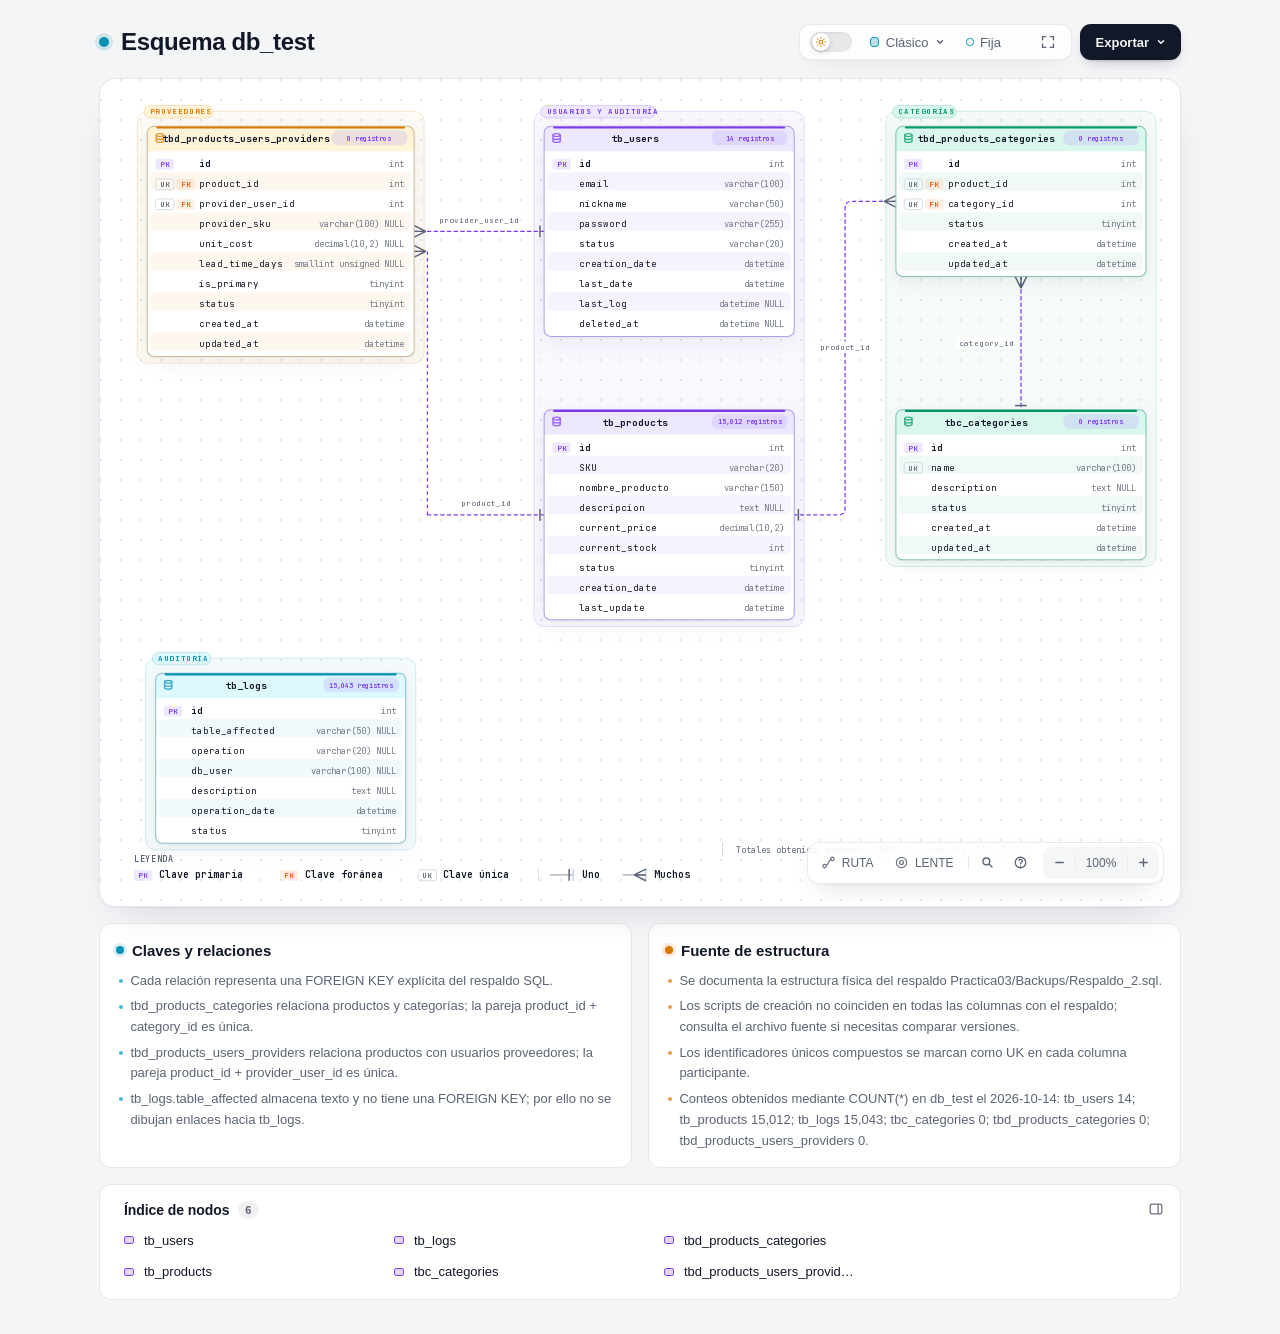
==== Practica03/diagrama_erd.html @ 999a7a68 "Actualizar ERD con conteos de registros Integra los conteos de db_test en las seis entidades y regis" ====
<!DOCTYPE html>
<html lang="es" data-theme="dark" data-preset="classic">
<head>
  <meta charset="UTF-8">
  <meta name="viewport" content="width=device-width, initial-scale=1.0">
  <meta name="generator" content="archify 3.1.0">
  <meta name="archify-reader-contract" content="declared-wide-v1">
  <title>Esquema db_test · Diagrama</title>
  <script>
    // Resolve the theme before first paint so light-preference users don't
    // see a dark flash. The toolbar script below re-applies with UI state.
    (function () {
      try {
        var theme = null;
        try {
          var param = new URLSearchParams(window.location.search).get('theme');
          if (param === 'light' || param === 'dark') theme = param;
          if (new URLSearchParams(window.location.search).get('embed') === '1') {
            document.documentElement.setAttribute('data-embed', 'true');
          }
          if (new URLSearchParams(window.location.search).get('present') === '1') {
            document.documentElement.setAttribute('data-present', 'true');
          }
        } catch (_) {}
        if (!theme) {
          try { theme = localStorage.getItem('archify-theme'); } catch (_) {}
        }
        if (theme !== 'light' && theme !== 'dark') {
          theme = window.matchMedia('(prefers-color-scheme: light)').matches ? 'light' : 'dark';
        }
        document.documentElement.setAttribute('data-theme', theme);
      } catch (_) {}
    })();
  </script>
  <style id="archify-fonts">
/*
JetBrains Mono variable WOFF2 subsets from Google Fonts service revision v24.
These fixed bytes are shared by the viewer and its SVG/raster exports.
No local() source: an installed copy must not override the bundled font.
Uncovered characters (including CJK) still use the system fallback stack.
Upstream: https://github.com/JetBrains/JetBrainsMono

cyrillic-ext    1664 bytes  sha256 9343de2ca5d9549f792e7962375af8efb0f320c7643bfd36c884b5a30e5c396f
cyrillic        8892 bytes  sha256 4995a9a43ac659ec32fcd8b463755cd6a07b31a6e6b3894a6a153b661cf490e2
greek           6800 bytes  sha256 49c3da6c9a2b279b0f1f860f5cfb1f5dc38d88a5c7be9c9b1837bbc4e3db6111
vietnamese      5872 bytes  sha256 d44eb1936043a56038eb02dd70b243f379bef65783f94ec12f277550720411f1
latin-ext      11596 bytes  sha256 9c38cb2d0d2d93c1ee6e21fa78db76f13ea7e15e15cc64214c7ca89b6aaa35c4
latin          31340 bytes  sha256 2c32b9b3ee358c119e210f6f5195f9bd34894d78a785ff2e95d60e718e400af4

Copyright 2020 The JetBrains Mono Project Authors (https://github.com/JetBrains/JetBrainsMono)

This Font Software is licensed under the SIL Open Font License, Version 1.1.
This license is copied below, and is also available with a FAQ at:
https://openfontlicense.org


-----------------------------------------------------------
SIL OPEN FONT LICENSE Version 1.1 - 26 February 2007
-----------------------------------------------------------

PREAMBLE
The goals of the Open Font License (OFL) are to stimulate worldwide
development of collaborative font projects, to support the font creation
efforts of academic and linguistic communities, and to provide a free and
open framework in which fonts may be shared and improved in partnership
with others.

The OFL allows the licensed fonts to be used, studied, modified and
redistributed freely as long as they are not sold by themselves. The
fonts, including any derivative works, can be bundled, embedded,
redistributed and/or sold with any software provided that any reserved
names are not used by derivative works. The fonts and derivatives,
however, cannot be released under any other type of license. The
requirement for fonts to remain under this license does not apply
to any document created using the fonts or their derivatives.

DEFINITIONS
"Font Software" refers to the set of files released by the Copyright
Holder(s) under this license and clearly marked as such. This may
include source files, build scripts and documentation.

"Reserved Font Name" refers to any names specified as such after the
copyright statement(s).

"Original Version" refers to the collection of Font Software components as
distributed by the Copyright Holder(s).

"Modified Version" refers to any derivative made by adding to, deleting,
or substituting -- in part or in whole -- any of the components of the
Original Version, by changing formats or by porting the Font Software to a
new environment.

"Author" refers to any designer, engineer, programmer, technical
writer or other person who contributed to the Font Software.

PERMISSION & CONDITIONS
Permission is hereby granted, free of charge, to any person obtaining
a copy of the Font Software, to use, study, copy, merge, embed, modify,
redistribute, and sell modified and unmodified copies of the Font
Software, subject to the following conditions:

1) Neither the Font Software nor any of its individual components,
in Original or Modified Versions, may be sold by itself.

2) Original or Modified Versions of the Font Software may be bundled,
redistributed and/or sold with any software, provided that each copy
contains the above copyright notice and this license. These can be
included either as stand-alone text files, human-readable headers or
in the appropriate machine-readable metadata fields within text or
binary files as long as those fields can be easily viewed by the user.

3) No Modified Version of the Font Software may use the Reserved Font
Name(s) unless explicit written permission is granted by the corresponding
Copyright Holder. This restriction only applies to the primary font name as
presented to the users.

4) The name(s) of the Copyright Holder(s) or the Author(s) of the Font
Software shall not be used to promote, endorse or advertise any
Modified Version, except to acknowledge the contribution(s) of the
Copyright Holder(s) and the Author(s) or with their explicit written
permission.

5) The Font Software, modified or unmodified, in part or in whole,
must be distributed entirely under this license, and must not be
distributed under any other license. The requirement for fonts to
remain under this license does not apply to any document created
using the Font Software.

TERMINATION
This license becomes null and void if any of the above conditions are
not met.

DISCLAIMER
THE FONT SOFTWARE IS PROVIDED "AS IS", WITHOUT WARRANTY OF ANY KIND,
EXPRESS OR IMPLIED, INCLUDING BUT NOT LIMITED TO ANY WARRANTIES OF
MERCHANTABILITY, FITNESS FOR A PARTICULAR PURPOSE AND NONINFRINGEMENT
OF COPYRIGHT, PATENT, TRADEMARK, OR OTHER RIGHT. IN NO EVENT SHALL THE
COPYRIGHT HOLDER BE LIABLE FOR ANY CLAIM, DAMAGES OR OTHER LIABILITY,
INCLUDING ANY GENERAL, SPECIAL, INDIRECT, INCIDENTAL, OR CONSEQUENTIAL
DAMAGES, WHETHER IN AN ACTION OF CONTRACT, TORT OR OTHERWISE, ARISING
FROM, OUT OF THE USE OR INABILITY TO USE THE FONT SOFTWARE OR FROM
OTHER DEALINGS IN THE FONT SOFTWARE.
*/
    /* cyrillic-ext */
    @font-face { font-family: 'JetBrains Mono'; font-style: normal; font-weight: 400 800; font-display: swap;
      src: url([data-uri]) format('woff2');
      unicode-range: U+0460-052F, U+1C80-1C8A, U+20B4, U+2DE0-2DFF, U+A640-A69F, U+FE2E-FE2F; }
    /* cyrillic */
    @font-face { font-family: 'JetBrains Mono'; font-style: normal; font-weight: 400 800; font-display: swap;
      src: url([data-uri]) format('woff2');
      unicode-range: U+0301, U+0400-045F, U+0490-0491, U+04B0-04B1, U+2116; }
    /* greek */
    @font-face { font-family: 'JetBrains Mono'; font-style: normal; font-weight: 400 800; font-display: swap;
      src: url([data-uri]) format('woff2');
      unicode-range: U+0370-0377, U+037A-037F, U+0384-038A, U+038C, U+038E-03A1, U+03A3-03FF; }
    /* vietnamese */
    @font-face { font-family: 'JetBrains Mono'; font-style: normal; font-weight: 400 800; font-display: swap;
      src: url([data-uri]) format('woff2');
      unicode-range: U+0102-0103, U+0110-0111, U+0128-0129, U+0168-0169, U+01A0-01A1, U+01AF-01B0, U+0300-0301, U+0303-0304, U+0308-0309, U+0323, U+0329, U+1EA0-1EF9, U+20AB; }
    /* latin-ext */
    @font-face { font-family: 'JetBrains Mono'; font-style: normal; font-weight: 400 800; font-display: swap;
      src: url([data-uri]) format('woff2');
      unicode-range: U+0100-02BA, U+02BD-02C5, U+02C7-02CC, U+02CE-02D7, U+02DD-02FF, U+0304, U+0308, U+0329, U+1D00-1DBF, U+1E00-1E9F, U+1EF2-1EFF, U+2020, U+20A0-20AB, U+20AD-20C0, U+2113, U+2C60-2C7F, U+A720-A7FF; }
    /* latin */
    @font-face { font-family: 'JetBrains Mono'; font-style: normal; font-weight: 400 800; font-display: swap;
      src: url([data-uri]) format('woff2');
      unicode-range: U+0000-00FF, U+0131, U+0152-0153, U+02BB-02BC, U+02C6, U+02DA, U+02DC, U+0304, U+0308, U+0329, U+2000-206F, U+20AC, U+2122, U+2191, U+2193, U+2212, U+2215, U+FEFF, U+FFFD; }
  </style>
  <style>
    /* ==========================================================
       THEME VARIABLES — switch by toggling [data-theme] on <html>
       ========================================================== */
    :root,
    [data-theme="dark"] {
      --bg: #020617;
      --grid: #1e293b;
      --canvas-dot: rgba(148, 163, 184, 0.16);
      --text: #ffffff;
      --text-muted: #94a3b8;
      --text-dim: #475569;
      /* UI chrome and menu hints need more contrast than SVG .t-dim accents */
      --text-faint: #7d8da1;

      --panel: rgba(15, 23, 42, 0.5);
      --panel-border: #1e293b;
      --lane-fill: rgba(15, 23, 42, 0.22);
      --lane-stroke: #334155;

      --arrow: #94a3b8;
      --arrow-emphasis: #34d399;

      /* Opaque mask color used behind semi-transparent component fills
         so the arrows drawn underneath are properly hidden. */
      --mask: #0f172a;

      --frontend-fill:    rgba(8, 51, 68, 0.4);
      --frontend-stroke:  #22d3ee;
      --backend-fill:     rgba(6, 78, 59, 0.4);
      --backend-stroke:   #34d399;
      --database-fill:    rgba(76, 29, 149, 0.4);
      --database-stroke:  #a78bfa;
      --cloud-fill:       rgba(120, 53, 15, 0.3);
      --cloud-stroke:     #fbbf24;
      --security-fill:    rgba(136, 19, 55, 0.4);
      --security-stroke:  #fb7185;
      --messagebus-fill:  rgba(251, 146, 60, 0.3);
      --messagebus-stroke:#fb923c;
      --external-fill:    rgba(30, 41, 59, 0.5);
      --external-stroke:  #94a3b8;

      --toolbar-bg:       rgba(15, 23, 42, 0.8);
      --toolbar-border:   #334155;
      --toolbar-text:     #e2e8f0;
      --toolbar-hover:    rgba(15, 23, 42, 0.95);
      --toolbar-menu-bg:  #0f172a;
    }

    [data-theme="light"] {
      --bg: #f4f5f7;
      --grid: #e9edf2;
      --canvas-dot: #e2e7ec;
      --text: #111827;
      --text-muted: #5b6474;
      --text-dim: #9aa3b2;
      --text-faint: #6b7280;

      --panel: #ffffff;
      --panel-border: #e5e7eb;
      --lane-fill: rgba(248, 250, 252, 0.65);
      --lane-stroke: #cbd5e1;

      --arrow: #64748b;
      --arrow-emphasis: #059669;

      --mask: #ffffff;

      --frontend-fill: rgba(34, 211, 238, 0.15);
      --frontend-stroke: #0891b2;
      --backend-fill: rgba(52, 211, 153, 0.18);
      --backend-stroke: #059669;
      --database-fill: rgba(167, 139, 250, 0.2);
      --database-stroke: #7c3aed;
      --cloud-fill: rgba(251, 191, 36, 0.18);
      --cloud-stroke: #d97706;
      --security-fill: rgba(251, 113, 133, 0.15);
      --security-stroke: #e11d48;
      --messagebus-fill: rgba(251, 146, 60, 0.15);
      --messagebus-stroke: #ea580c;
      --external-fill: rgba(148, 163, 184, 0.18);
      --external-stroke: #64748b;

      --toolbar-bg:       rgba(255, 255, 255, 0.92);
      --toolbar-border:   #cbd5e1;
      --toolbar-text:     #334155;
      --toolbar-hover:    #ffffff;
      --toolbar-menu-bg:  #ffffff;
    }

    /* ==========================================================
       SIGNAL FLOW — an opt-in, motion-forward visual preset.
       The variables also target a standalone exported SVG, whose
       root carries data-preset and data-theme directly.
       ========================================================== */
    [data-preset="signal-flow"][data-theme="dark"] {
      --bg: #030711;
      --grid: #15233a;
      --panel: rgba(6, 14, 28, 0.78);
      --panel-border: #1d3350;
      --lane-fill: rgba(9, 22, 40, 0.5);
      --lane-stroke: #2c4564;
      --text: #f5fbff;
      --text-muted: #9eb0c7;
      --text-dim: #52667f;
      --text-faint: #7890ad;
      --mask: #07101e;
      --frontend-fill: rgba(6, 182, 212, 0.14);
      --frontend-stroke: #67e8f9;
      --backend-fill: rgba(16, 185, 129, 0.14);
      --backend-stroke: #5eead4;
      --database-fill: rgba(139, 92, 246, 0.16);
      --database-stroke: #c4b5fd;
      --cloud-fill: rgba(245, 158, 11, 0.13);
      --cloud-stroke: #fcd34d;
      --security-fill: rgba(244, 63, 94, 0.13);
      --security-stroke: #fda4af;
      --messagebus-fill: rgba(249, 115, 22, 0.13);
      --messagebus-stroke: #fdba74;
      --external-fill: rgba(71, 85, 105, 0.24);
      --external-stroke: #a5b4c7;
      --arrow: #7890ad;
      --arrow-emphasis: #2dd4bf;
      --toolbar-bg: rgba(7, 16, 30, 0.86);
      --toolbar-border: #29415f;
      --toolbar-menu-bg: #07101e;
    }

    [data-preset="signal-flow"][data-theme="light"] {
      --bg: #f4f9fc;
      --grid: #d4e5ee;
      --panel: rgba(255, 255, 255, 0.82);
      --panel-border: #bfd5e2;
      --lane-fill: rgba(232, 243, 248, 0.62);
      --lane-stroke: #a9c5d5;
      --text: #102638;
      --text-muted: #587287;
      --text-dim: #8aa2b4;
      --text-faint: #668397;
      --mask: #ffffff;
      --frontend-fill: rgba(6, 182, 212, 0.09);
      --frontend-stroke: #0789a1;
      --backend-fill: rgba(5, 150, 105, 0.09);
      --backend-stroke: #087f69;
      --database-fill: rgba(124, 58, 237, 0.09);
      --database-stroke: #7254c7;
      --cloud-fill: rgba(217, 119, 6, 0.08);
      --cloud-stroke: #b9670b;
      --security-fill: rgba(225, 29, 72, 0.08);
      --security-stroke: #c53a59;
      --messagebus-fill: rgba(234, 88, 12, 0.08);
      --messagebus-stroke: #c65f27;
      --external-fill: rgba(100, 116, 139, 0.1);
      --external-stroke: #607a8c;
      --arrow: #7b97aa;
      --arrow-emphasis: #0d9488;
    }

    /* ==========================================================
       BLUEPRINT — a review-first drafting preset for deployment,
       infrastructure, and technical design documentation. It keeps
       the same semantic palette and geometry while trading glow for
       precise grid contrast, squared materials, and drafting marks.
       ========================================================== */
    [data-preset="blueprint"][data-theme="dark"] {
      --bg: #06131f;
      --grid: #17425a;
      --panel: rgba(7, 27, 43, 0.9);
      --panel-border: #27627f;
      --lane-fill: rgba(10, 43, 66, 0.36);
      --lane-stroke: #34799a;
      --text: #e3f6ff;
      --text-muted: #91b8ca;
      --text-dim: #557e92;
      --text-faint: #739caf;
      --mask: #0a2031;
      --frontend-fill: rgba(26, 157, 193, 0.14);
      --frontend-stroke: #66d9ef;
      --backend-fill: rgba(31, 155, 124, 0.13);
      --backend-stroke: #69dfbd;
      --database-fill: rgba(120, 105, 196, 0.14);
      --database-stroke: #b4a8ff;
      --cloud-fill: rgba(197, 145, 43, 0.13);
      --cloud-stroke: #ffd166;
      --security-fill: rgba(199, 76, 104, 0.13);
      --security-stroke: #ff8da1;
      --messagebus-fill: rgba(207, 112, 49, 0.13);
      --messagebus-stroke: #ffad66;
      --external-fill: rgba(84, 119, 139, 0.18);
      --external-stroke: #a7cad9;
      --arrow: #78a3b7;
      --arrow-emphasis: #64dfc1;
      --toolbar-bg: rgba(7, 28, 45, 0.92);
      --toolbar-border: #34799a;
      --toolbar-text: #d8f3ff;
      --toolbar-hover: rgba(18, 58, 83, 0.95);
      --toolbar-menu-bg: #0a2031;
    }

    [data-preset="blueprint"][data-theme="light"] {
      --bg: #edf7fa;
      --grid: #b5d5e1;
      --panel: rgba(249, 253, 255, 0.94);
      --panel-border: #78aabd;
      --lane-fill: rgba(210, 232, 240, 0.42);
      --lane-stroke: #83b2c4;
      --text: #123344;
      --text-muted: #4e7486;
      --text-dim: #86a6b4;
      --text-faint: #668c9d;
      --mask: #f9fdff;
      --frontend-fill: rgba(8, 145, 178, 0.08);
      --frontend-stroke: #087f9c;
      --backend-fill: rgba(5, 128, 101, 0.08);
      --backend-stroke: #08755f;
      --database-fill: rgba(100, 75, 180, 0.08);
      --database-stroke: #6757a8;
      --cloud-fill: rgba(181, 120, 15, 0.08);
      --cloud-stroke: #a86609;
      --security-fill: rgba(190, 48, 80, 0.07);
      --security-stroke: #b32f50;
      --messagebus-fill: rgba(196, 81, 22, 0.07);
      --messagebus-stroke: #b65120;
      --external-fill: rgba(79, 112, 128, 0.08);
      --external-stroke: #506f7e;
      --arrow: #6d93a5;
      --arrow-emphasis: #087f69;
      --toolbar-bg: rgba(247, 252, 254, 0.94);
      --toolbar-border: #8ab5c5;
      --toolbar-text: #294f61;
      --toolbar-hover: #ffffff;
      --toolbar-menu-bg: #f9fdff;
    }

    /* ==========================================================
       EDITORIAL — a warm, publication-minded preset for design
       reviews, launch notes, and documentation. The diagram keeps
       the same semantic palette and exact geometry, but trades
       software chrome for paper, ink, ruled structure, and one
       restrained vermilion accent.
       ========================================================== */
    [data-preset="editorial"][data-theme="dark"] {
      --bg: #181611;
      --grid: #39342a;
      --panel: rgba(35, 31, 24, 0.96);
      --panel-border: #625a4a;
      --lane-fill: rgba(52, 46, 35, 0.46);
      --lane-stroke: #726957;
      --text: #f4eddf;
      --text-muted: #b9ae9b;
      --text-dim: #776e60;
      --text-faint: #9d917e;
      --mask: #231f18;
      --frontend-fill: rgba(43, 133, 142, 0.16);
      --frontend-stroke: #7fc6c7;
      --backend-fill: rgba(63, 132, 92, 0.16);
      --backend-stroke: #8fc29e;
      --database-fill: rgba(117, 91, 141, 0.17);
      --database-stroke: #c0a4d0;
      --cloud-fill: rgba(170, 119, 49, 0.16);
      --cloud-stroke: #d8ad68;
      --security-fill: rgba(157, 69, 65, 0.17);
      --security-stroke: #df9085;
      --messagebus-fill: rgba(174, 79, 42, 0.16);
      --messagebus-stroke: #df946f;
      --external-fill: rgba(126, 115, 96, 0.18);
      --external-stroke: #b8ad99;
      --arrow: #948978;
      --arrow-emphasis: #dd6b3d;
      --toolbar-bg: rgba(35, 31, 24, 0.92);
      --toolbar-border: #625a4a;
      --toolbar-text: #eee5d5;
      --toolbar-hover: #302a20;
      --toolbar-menu-bg: #231f18;
    }

    [data-preset="editorial"][data-theme="light"] {
      --bg: #f2eee5;
      --grid: #d8d0c2;
      --panel: rgba(251, 248, 241, 0.97);
      --panel-border: #c4b9a6;
      --lane-fill: rgba(229, 221, 207, 0.42);
      --lane-stroke: #b8aa94;
      --text: #242018;
      --text-muted: #6f6658;
      --text-dim: #a09788;
      --text-faint: #817767;
      --mask: #fbf8f1;
      --frontend-fill: rgba(31, 117, 126, 0.09);
      --frontend-stroke: #287e84;
      --backend-fill: rgba(42, 119, 75, 0.09);
      --backend-stroke: #397b53;
      --database-fill: rgba(105, 75, 130, 0.09);
      --database-stroke: #765d86;
      --cloud-fill: rgba(157, 103, 31, 0.1);
      --cloud-stroke: #9a671f;
      --security-fill: rgba(153, 58, 52, 0.09);
      --security-stroke: #9e463f;
      --messagebus-fill: rgba(182, 70, 27, 0.09);
      --messagebus-stroke: #ad4b25;
      --external-fill: rgba(101, 91, 75, 0.09);
      --external-stroke: #746b5e;
      --arrow: #8a806f;
      --arrow-emphasis: #bb4c23;
      --toolbar-bg: rgba(251, 248, 241, 0.94);
      --toolbar-border: #c4b9a6;
      --toolbar-text: #40392f;
      --toolbar-hover: #fffdf8;
      --toolbar-menu-bg: #fbf8f1;
    }

    * { margin: 0; padding: 0; box-sizing: border-box; }

    body {
      --archify-page-top: 2rem;
      font-family: -apple-system, BlinkMacSystemFont, 'Segoe UI', 'PingFang SC', 'Hiragino Sans GB', 'Microsoft YaHei', 'Noto Sans CJK SC', 'Noto Sans', Roboto, 'Helvetica Neue', Arial, sans-serif;
      -webkit-font-smoothing: antialiased;
      background: var(--bg);
      min-height: 100vh;
      padding: var(--archify-page-top) 2rem 2rem;
      color: var(--text);
      /* Theme surfaces change together; animating the page background leaves it
         visibly out of sync with the SVG and panel for the first 200ms. */
    }

    html[data-preset="signal-flow"] body {
      background-image:
        radial-gradient(circle at 18% -8%, rgba(34, 211, 238, 0.14), transparent 34rem),
        radial-gradient(circle at 92% 18%, rgba(139, 92, 246, 0.12), transparent 30rem);
      background-attachment: fixed;
    }
    html[data-preset="signal-flow"][data-theme="light"] body {
      background-image:
        radial-gradient(circle at 18% -8%, rgba(6, 182, 212, 0.12), transparent 34rem),
        radial-gradient(circle at 92% 18%, rgba(139, 92, 246, 0.08), transparent 30rem);
    }
    html[data-preset="blueprint"] body {
      background-image:
        linear-gradient(var(--grid) 1px, transparent 1px),
        linear-gradient(90deg, var(--grid) 1px, transparent 1px);
      background-size: 32px 32px;
      background-position: -1px -1px;
      background-attachment: fixed;
    }
    html[data-preset="editorial"] body {
      background-image:
        linear-gradient(90deg, transparent 0, transparent 5.4rem, color-mix(in srgb, var(--security-stroke) 18%, transparent) 5.4rem, color-mix(in srgb, var(--security-stroke) 18%, transparent) calc(5.4rem + 1px), transparent calc(5.4rem + 1px)),
        repeating-linear-gradient(0deg, transparent 0, transparent 31px, color-mix(in srgb, var(--grid) 36%, transparent) 31px, color-mix(in srgb, var(--grid) 36%, transparent) 32px);
      background-attachment: fixed;
    }

    /* Gallery/embed mode keeps the generated artifact as the source of truth
       while presenting only its diagram surface inside a proof card. */
    html[data-embed="true"] body {
      min-height: 0;
      padding: 0;
      overflow: hidden;
      background: var(--bg);
      background-image: none;
    }
    html[data-embed="true"] .toolbar,
    html[data-embed="true"] .header,
    html[data-embed="true"] .cards,
    html[data-embed="true"] .diagram-nav,
    html[data-embed="true"] .overview-map,
    html[data-embed="true"] .focus-chip,
    html[data-embed="true"] .route-probe,
    html[data-embed="true"] .semantic-lens,
    html[data-embed="true"] .diagram-guide,
    html[data-embed="true"] .node-finder,
    html[data-embed="true"] .node-outline { display: none !important; }
    html[data-embed="true"] .container { max-width: none; }
    html[data-embed="true"] .diagram-container {
      padding: 0.5rem;
      border: 0;
      border-radius: 0;
      box-shadow: none;
    }
    html[data-embed="true"] .diagram-container svg { min-width: 0; }

    /* Presentation Stage is a viewer-only layer: it gives the live diagram
       the viewport while keeping guided views, theme, focus, and exports real.
       Embed mode wins when both query parameters are present. */
    html[data-present="true"]:not([data-embed="true"]) body {
      --archify-page-top: 1rem;
      height: 100dvh;
      min-height: 0;
      padding: 1rem;
      overflow: hidden;
    }
    html[data-present="true"]:not([data-embed="true"]) .container {
      display: flex;
      flex-direction: column;
      gap: 0.75rem;
      width: 100%;
      max-width: none;
      height: calc(100dvh - 2rem);
    }
    html[data-present="true"]:not([data-embed="true"]) .header {
      flex: none;
      min-width: 0;
      margin: 0;
      padding-right: 23rem;
    }
    html[data-present="true"]:not([data-embed="true"]) .header-row { margin-bottom: 0.25rem; }
    html[data-present="true"]:not([data-embed="true"]) .subtitle {
      overflow: hidden;
      text-overflow: ellipsis;
      white-space: nowrap;
    }

    html[data-present="true"]:not([data-embed="true"]) .diagram-container {
      display: flex;
      flex: 1 1 auto;
      align-items: center;
      justify-content: center;
      min-height: 0;
      padding: 0.75rem;
      padding-bottom: calc(0.75rem + var(--archify-nav-reserve));
    }
    html[data-present="true"]:not([data-embed="true"]) .diagram-container > svg {
      flex: 1 1 auto;
      height: 100%;
      min-height: 0;
      width: 100%;
      min-width: 0;
    }
    html[data-present="true"]:not([data-embed="true"]) .cards { display: none; }
    html[data-present="true"]:not([data-embed="true"]) #btn-present {
      border-color: var(--frontend-stroke);
      color: var(--frontend-stroke);
    }

    /* The reader owns only the outer scale. Compact automatic sequences fit at
       their authored text size or larger. Long sequences and waterfall rows
       favor reading width and page scroll; other diagrams keep height fitting.
       Small automatic canvases retain a modest scale inside a usable shell.
       Every strategy preserves the authored SVG/viewBox and semantic geometry. */
    .container {
      width: 100%;
      max-width: var(--archify-reader-width, 1440px);
      margin: 0 auto;
    }
    html[data-reader-area="true"] .diagram-container {
      min-height: var(--archify-diagram-min-height);
      display: flex;
      align-items: center;
    }
    html[data-reader-area="true"] .diagram-container > svg { flex-shrink: 0; }
    /* The original SVG legend can use the outer corner while the capped or fitted
       diagram stays centered. The container still clips all outer paint. */
    .diagram-container:has([data-reader-legend-corner]) > svg { overflow: visible; }
    .diagram-container [data-reader-legend-corner] {
      transform-origin: 0 0;
      transform-box: view-box;
      transform: var(--archify-reader-legend-transform);
    }
    html[data-reader-narrow="true"]:not([data-present="true"]) .diagram-container > svg {
      min-width: 0;
      max-width: var(--archify-diagram-max-width);
      margin-inline: auto;
    }
    @media (min-width: 768px) and (max-height: 920px) {
      .header { margin-bottom: 1rem; }
      .diagram-container { padding: 1rem; }
      .cards { margin-top: 1rem; }
      .card { padding: 1rem; }
    }

    .header { margin-bottom: 1.5rem; padding-right: 29.5rem; }

    html[data-preset="signal-flow"] .header,
    html[data-preset="blueprint"] .header,
    html[data-preset="editorial"] .header { padding-right: 29.5rem; }

    .header-row {
      display: flex;
      align-items: center;
      gap: 0.75rem;
      min-height: 2.75rem;
      margin-bottom: 0.25rem;
    }

    .pulse-dot {
      flex: none;
      width: 10px;
      height: 10px;
      background: var(--frontend-stroke);
      border-radius: 50%;
      box-shadow: 0 0 0 4px color-mix(in srgb, var(--frontend-stroke) 16%, transparent);
      animation: none;
    }

    html[data-motion-capable="true"] .pulse-dot { animation: pulse 2s infinite; }

    @keyframes pulse {
      0%, 100% { opacity: 1; }
      50% { opacity: 0.5; }
    }

    h1 {
      font-size: 1.5rem;
      font-weight: 650;
      line-height: 1.25;
      letter-spacing: -0.015em;
    }

    .subtitle {
      color: var(--text-muted);
      font-size: 0.875rem;
      line-height: 1.55;
      margin-left: 1.375rem;
    }

    html[data-preset="signal-flow"] .header-row::after {
      content: attr(data-preset-badge-signal-flow);
      flex: none;
      margin-left: 0.25rem;
      color: var(--frontend-stroke);
      border: 1px solid var(--frontend-stroke);
      border-radius: 999px;
      padding: 0.28rem 0.6rem;
      font-size: 0.625rem;
      letter-spacing: 0.12em;
      opacity: 0.82;
      box-shadow: 0 0 20px rgba(34, 211, 238, 0.12);
      white-space: nowrap;
    }

    html[data-preset="blueprint"] .pulse-dot {
      width: 10px;
      height: 10px;
      border: 1px solid var(--frontend-stroke);
      border-radius: 1px;
      background: transparent;
      box-shadow: inset 0 0 0 2px var(--bg);
      transform: rotate(45deg);
      animation: none;
    }
    html[data-preset="blueprint"] .header-row::after {
      content: attr(data-preset-badge-blueprint);
      flex: none;
      margin-left: 0.25rem;
      padding: 0.28rem 0.55rem;
      border-top: 1px solid var(--frontend-stroke);
      border-bottom: 1px solid var(--frontend-stroke);
      color: var(--frontend-stroke);
      font-size: 0.5625rem;
      font-weight: 700;
      letter-spacing: 0.14em;
      white-space: nowrap;
    }

    html[data-preset="editorial"] h1,
    html[data-preset="editorial"] .card h3 {
      font-family: Georgia, 'Times New Roman', 'Songti SC', STSong, serif;
      letter-spacing: -0.02em;
    }
    html[data-preset="editorial"] h1 { font-size: 1.72rem; font-weight: 600; }
    html[data-preset="editorial"] .pulse-dot {
      width: 9px;
      height: 9px;
      border: 1px solid var(--arrow-emphasis);
      border-radius: 0;
      background: var(--arrow-emphasis);
      box-shadow: 0 0 0 3px color-mix(in srgb, var(--arrow-emphasis) 14%, transparent);
      transform: rotate(45deg);
      animation: none;
    }
    html[data-preset="editorial"] .header-row::after {
      content: attr(data-preset-badge-editorial);
      flex: none;
      margin-left: 0.25rem;
      padding: 0.32rem 0 0.24rem;
      border-bottom: 2px solid var(--arrow-emphasis);
      color: var(--arrow-emphasis);
      font-family: Georgia, 'Times New Roman', serif;
      font-size: 0.625rem;
      font-style: italic;
      font-weight: 600;
      letter-spacing: 0.08em;
      white-space: nowrap;
    }

    .diagram-container {
      --archify-nav-reserve: 0px;
      background: var(--panel);
      border-radius: 1rem;
      border: 1px solid var(--panel-border);
      box-shadow: 0 1px 2px rgba(15, 23, 42, 0.04), 0 16px 40px -20px rgba(15, 23, 42, 0.18);
      padding: 1.5rem;
      padding-bottom: calc(1.5rem + var(--archify-nav-reserve));
      overflow: hidden;
      position: relative;
    }

    html[data-preset="signal-flow"] .diagram-container {
      position: relative;
      overflow: hidden;
      background: linear-gradient(180deg, rgba(8, 20, 38, 0.82), rgba(3, 8, 18, 0.94));
      box-shadow: inset 0 1px 0 rgba(255, 255, 255, 0.04), 0 28px 80px rgba(0, 0, 0, 0.34);
    }
    html[data-preset="signal-flow"][data-theme="light"] .diagram-container {
      background: linear-gradient(180deg, rgba(255, 255, 255, 0.9), rgba(237, 246, 250, 0.94));
      box-shadow: inset 0 1px 0 rgba(255, 255, 255, 0.72), 0 24px 60px rgba(45, 78, 99, 0.12);
    }
    html[data-preset="blueprint"] .diagram-container {
      border-color: var(--panel-border);
      border-radius: 0.35rem;
      background: var(--panel);
      box-shadow:
        inset 0 0 0 1px color-mix(in srgb, var(--panel-border) 34%, transparent),
        0 18px 48px rgba(0, 0, 0, 0.16);
    }
    html[data-preset="blueprint"] .diagram-container::after {
      content: "";
      position: absolute;
      z-index: 10;
      inset: 0.7rem;
      pointer-events: none;
      background:
        linear-gradient(var(--frontend-stroke), var(--frontend-stroke)) left top / 1.35rem 1px no-repeat,
        linear-gradient(var(--frontend-stroke), var(--frontend-stroke)) left top / 1px 1.35rem no-repeat,
        linear-gradient(var(--frontend-stroke), var(--frontend-stroke)) right top / 1.35rem 1px no-repeat,
        linear-gradient(var(--frontend-stroke), var(--frontend-stroke)) right top / 1px 1.35rem no-repeat,
        linear-gradient(var(--frontend-stroke), var(--frontend-stroke)) left bottom / 1.35rem 1px no-repeat,
        linear-gradient(var(--frontend-stroke), var(--frontend-stroke)) left bottom / 1px 1.35rem no-repeat,
        linear-gradient(var(--frontend-stroke), var(--frontend-stroke)) right bottom / 1.35rem 1px no-repeat,
        linear-gradient(var(--frontend-stroke), var(--frontend-stroke)) right bottom / 1px 1.35rem no-repeat;
      opacity: 0.58;
    }
    html[data-preset="editorial"] .diagram-container {
      overflow: hidden;
      border-color: var(--panel-border);
      border-radius: 0.38rem;
      background:
        linear-gradient(90deg, color-mix(in srgb, var(--security-fill) 58%, transparent), transparent 12%),
        var(--panel);
      box-shadow:
        0 1px 0 color-mix(in srgb, var(--text) 6%, transparent),
        0 18px 48px color-mix(in srgb, #000 19%, transparent);
    }
    html[data-preset="editorial"] .diagram-container::after {
      position: absolute;
      z-index: 10;
      top: 0.72rem;
      right: 1.25rem;
      padding: 0.2rem 0.52rem;
      border: 1px solid var(--panel-border);
      background: var(--panel);
      color: var(--arrow-emphasis);
      content: attr(data-preset-badge-editorial-plate);
      font-family: Georgia, 'Times New Roman', serif;
      font-size: 0.52rem;
      font-style: italic;
      font-weight: 600;
      letter-spacing: 0.09em;
      pointer-events: none;
    }
    html[data-embed="true"][data-preset="editorial"] .diagram-container::after { display: none; }
    html[data-motion-capable="true"][data-preset="signal-flow"][data-ambient-entry="running"] .diagram-container::before {
      content: "";
      position: absolute;
      inset: 0;
      pointer-events: none;
      background: linear-gradient(115deg, transparent 28%, rgba(103, 232, 249, 0.035) 48%, transparent 68%);
      transform: translateX(-70%);
      animation: archify-signal-scan 4.8s ease-in-out 1 both;
    }

    /* Motion Governor gives the reader a real static state and gives the
       strongest semantic action the only motion budget. Atmosphere resets to
       its authored base instead of freezing mid-cycle. Static artifacts never
       start a decorative pulse or scan. */
    html:not([data-motion-capable="true"]) svg[data-animation="trace"] [data-animate] {
      animation: none !important;
    }
    html:not([data-motion-capable="true"]) svg[data-animation="trace"] [data-graph-role="automatic-crossover"]:has(> [data-animate="edge"]) > [data-graph-role="automatic-crossover-underlay"] {
      animation: none !important;
    }
    html[data-motion="still"] .pulse-dot,
    html[data-motion="still"] .diagram-container::before,
    html[data-motion="still"] svg[data-animation="trace"] [data-animate],
    html[data-motion-owner] .pulse-dot,
    html[data-motion-owner] .diagram-container::before,
    html[data-motion-owner] svg[data-animation="trace"] [data-animate],
    html[data-embed="true"] .pulse-dot,
    html[data-embed="true"] .diagram-container::before,
    html[data-share-playback="true"] .pulse-dot,
    html[data-share-playback="true"] .diagram-container::before,
    html[data-document-hidden="true"] .pulse-dot,
    html[data-document-hidden="true"] .diagram-container::before,
    html[data-document-hidden="true"] svg[data-animation="trace"] [data-animate],
    html[data-motion="still"] svg[data-animation="trace"] [data-graph-role="automatic-crossover"]:has(> [data-animate="edge"]) > [data-graph-role="automatic-crossover-underlay"],
    html[data-motion-owner] svg[data-animation="trace"] [data-graph-role="automatic-crossover"]:has(> [data-animate="edge"]) > [data-graph-role="automatic-crossover-underlay"],
    html[data-embed="true"] svg[data-animation="trace"] [data-graph-role="automatic-crossover"]:has(> [data-animate="edge"]) > [data-graph-role="automatic-crossover-underlay"],
    html[data-share-playback="true"] svg[data-animation="trace"] [data-graph-role="automatic-crossover"]:has(> [data-animate="edge"]) > [data-graph-role="automatic-crossover-underlay"],
    html[data-document-hidden="true"] svg[data-animation="trace"] [data-graph-role="automatic-crossover"]:has(> [data-animate="edge"]) > [data-graph-role="automatic-crossover-underlay"] {
      animation: none !important;
    }
    html[data-motion="still"] .diagram-container::before,
    html[data-motion-owner] .diagram-container::before,
    html[data-embed="true"] .diagram-container::before,
    html[data-share-playback="true"] .diagram-container::before {
      opacity: 0;
    }
    html[data-motion="still"] .intent-trace-flow,
    html[data-motion="still"] .route-probe-flow,
    html[data-motion="still"] .route-journey-flow,
    html[data-motion="still"] .semantic-lens-flow,
    html[data-motion="still"] .diagram-guide,
    html[data-motion="still"] .overview-map-live,
    html[data-document-hidden="true"] .intent-trace-flow,
    html[data-document-hidden="true"] .route-probe-flow,
    html[data-document-hidden="true"] .route-journey-flow,
    html[data-document-hidden="true"] .semantic-lens-flow,
    html[data-document-hidden="true"] .diagram-guide,
    html[data-document-hidden="true"] .overview-map-live {
      animation: none !important;
    }

    html[data-motion="still"] .intent-trace-flow,
    html[data-motion="still"] .route-probe-flow {
      stroke-dasharray: none;
      stroke-dashoffset: 0;
      opacity: 0.72;
    }
    html[data-motion="still"] .route-journey-overlay,
    html[data-document-hidden="true"] .route-journey-overlay { display: none !important; }
    html[data-motion="still"] .relationship-pulse-overlay { display: none !important; }

    html[data-motion="still"] svg [data-node-id],
    html[data-motion="still"] svg [data-edge-from],
    html[data-motion="still"] svg [data-detail],
    html[data-motion="still"] svg [data-detail-anchor],
    html[data-motion="still"] svg [data-legend-hit],
    html[data-motion="still"] svg {
      transition: none !important;
    }

    svg {
      font-family: 'JetBrains Mono', ui-monospace, SFMono-Regular, Menlo, Consolas, 'DejaVu Sans Mono', 'Liberation Mono', 'Noto Sans Mono CJK SC', 'PingFang SC', 'Hiragino Sans GB', 'Microsoft YaHei', monospace;
      width: 100%;
      min-width: min(900px, 100%);
      display: block;
      transform-origin: 0 0;
      transition: transform 0.18s ease;
    }

    .diagram-container.is-camera-moving svg {
      transition: transform 0.42s cubic-bezier(0.22, 1, 0.36, 1);
    }
    .diagram-container.is-camera-transaction svg { transition: none; }
    .diagram-container.is-pannable { cursor: grab; }
    .diagram-container.is-panning { cursor: grabbing; user-select: none; }
    .diagram-container.is-panning svg { transition: none; }

    .diagram-nav {
      position: absolute;
      right: 1rem;
      bottom: 1rem;
      z-index: 12;
      translate: 0 calc(-1 * var(--archify-dock-lift, 0px));
      display: inline-flex;
      align-items: center;
      max-width: calc(100% - 2rem);
      padding: 0.25rem;
      gap: 0.0625rem;
      overflow-x: auto;
      border: 1px solid color-mix(in srgb, var(--panel-border) 80%, transparent);
      border-radius: 0.75rem;
      background: color-mix(in srgb, var(--panel) 84%, transparent);
      box-shadow: 0 1px 2px rgba(15, 23, 42, 0.05), 0 10px 28px -14px rgba(15, 23, 42, 0.28);
      backdrop-filter: blur(14px) saturate(1.2);
      scrollbar-width: none;
    }
    .diagram-nav::-webkit-scrollbar { display: none; }
    .diagram-nav button,
    .focus-chip button {
      border: 0;
      background: transparent;
      color: var(--toolbar-text);
      font: inherit;
      cursor: pointer;
    }
    .diagram-nav button {
      min-width: 2rem;
      height: 2rem;
      padding: 0 0.4rem;
      border-radius: 0.5rem;
      color: var(--text-muted);
      font-size: 0.75rem;
      font-weight: 500;
      letter-spacing: 0;
      transition: background 0.15s, color 0.15s;
    }
    .diagram-nav button:hover,
    .diagram-nav button:focus-visible {
      color: var(--text);
      background: color-mix(in srgb, var(--text) 6%, transparent);
    }
    .diagram-nav button:hover,
    .diagram-nav button:focus-visible,
    .focus-chip button:hover,
    .focus-chip button:focus-visible { background: var(--toolbar-hover); }
    .diagram-nav button:focus-visible,
    .focus-chip button:focus-visible {
      outline: 2px solid var(--frontend-stroke);
      outline-offset: 1px;
    }
    .diagram-nav button:disabled { opacity: 0.38; cursor: default; }
    /* The Guide stays on the ? shortcut; Map only earns dock space once the
       reader has zoomed past the full diagram (or opened it from the keyboard). */
    .diagram-nav button[hidden] { display: none; }
    .diagram-container:not(.is-pannable) #btn-overview-map:not([data-radar-requested]):not(:focus) { display: none; }
    .diagram-nav button:disabled:hover { background: transparent; }
    .diagram-nav #btn-route-probe,
    .diagram-nav #btn-overview-map,
    .diagram-nav #btn-semantic-lens {
      min-width: auto;
      padding-inline: 0.6rem;
      color: var(--text-muted);
      font-weight: 500;
    }
    .diagram-nav #btn-node-finder,
    .diagram-nav [data-view="out"] {
      position: relative;
      margin-left: 0.375rem;
    }
    .diagram-nav #btn-node-finder::before,
    .diagram-nav [data-view="out"]::before {
      position: absolute;
      top: 0.55rem;
      bottom: 0.55rem;
      left: -0.19rem;
      width: 1px;
      background: color-mix(in srgb, var(--panel-border) 90%, transparent);
      content: "";
      pointer-events: none;
    }
    .diagram-nav-icon {
      display: block;
      width: 0.95rem;
      height: 0.95rem;
      margin: auto;
      background: currentColor;
      -webkit-mask-position: center;
      -webkit-mask-repeat: no-repeat;
      -webkit-mask-size: contain;
      mask-position: center;
      mask-repeat: no-repeat;
      mask-size: contain;
    }
    .diagram-nav-icon.find {
      -webkit-mask-image: url("data:image/svg+xml,%3Csvg xmlns='http://www.w3.org/2000/svg' viewBox='0 0 20 20'%3E%3Ccircle cx='8.5' cy='8.5' r='4.5' fill='none' stroke='black' stroke-width='1.8'/%3E%3Cpath d='m12 12 4 4' fill='none' stroke='black' stroke-width='1.8' stroke-linecap='round'/%3E%3C/svg%3E");
      mask-image: url("data:image/svg+xml,%3Csvg xmlns='http://www.w3.org/2000/svg' viewBox='0 0 20 20'%3E%3Ccircle cx='8.5' cy='8.5' r='4.5' fill='none' stroke='black' stroke-width='1.8'/%3E%3Cpath d='m12 12 4 4' fill='none' stroke='black' stroke-width='1.8' stroke-linecap='round'/%3E%3C/svg%3E");
    }
    .diagram-nav-icon.guide {
      -webkit-mask-image: url("data:image/svg+xml,%3Csvg xmlns='http://www.w3.org/2000/svg' viewBox='0 0 20 20'%3E%3Ccircle cx='10' cy='10' r='7' fill='none' stroke='black' stroke-width='1.7'/%3E%3Cpath d='M7.8 7.3a2.4 2.4 0 014.6.9c0 1.8-2.4 2-2.4 3.7M10 14.9h.01' fill='none' stroke='black' stroke-width='1.7' stroke-linecap='round'/%3E%3C/svg%3E");
      mask-image: url("data:image/svg+xml,%3Csvg xmlns='http://www.w3.org/2000/svg' viewBox='0 0 20 20'%3E%3Ccircle cx='10' cy='10' r='7' fill='none' stroke='black' stroke-width='1.7'/%3E%3Cpath d='M7.8 7.3a2.4 2.4 0 014.6.9c0 1.8-2.4 2-2.4 3.7M10 14.9h.01' fill='none' stroke='black' stroke-width='1.7' stroke-linecap='round'/%3E%3C/svg%3E");
    }
    .diagram-nav-icon.minus {
      -webkit-mask-image: url("data:image/svg+xml,%3Csvg xmlns='http://www.w3.org/2000/svg' viewBox='0 0 20 20'%3E%3Cpath d='M5 10h10' fill='none' stroke='black' stroke-width='1.8' stroke-linecap='round'/%3E%3C/svg%3E");
      mask-image: url("data:image/svg+xml,%3Csvg xmlns='http://www.w3.org/2000/svg' viewBox='0 0 20 20'%3E%3Cpath d='M5 10h10' fill='none' stroke='black' stroke-width='1.8' stroke-linecap='round'/%3E%3C/svg%3E");
    }
    .diagram-nav-icon.plus {
      -webkit-mask-image: url("data:image/svg+xml,%3Csvg xmlns='http://www.w3.org/2000/svg' viewBox='0 0 20 20'%3E%3Cpath d='M10 5v10M5 10h10' fill='none' stroke='black' stroke-width='1.8' stroke-linecap='round'/%3E%3C/svg%3E");
      mask-image: url("data:image/svg+xml,%3Csvg xmlns='http://www.w3.org/2000/svg' viewBox='0 0 20 20'%3E%3Cpath d='M10 5v10M5 10h10' fill='none' stroke='black' stroke-width='1.8' stroke-linecap='round'/%3E%3C/svg%3E");
    }
    .diagram-nav [data-view="reset"] {
      display: inline-flex;
      align-items: center;
      justify-content: center;
      gap: 0.2rem;
      min-width: 3.1rem;
      padding-inline: 0.35rem;
    }
    .diagram-nav [data-view="reset"][data-detail-visible] {
      min-width: 3.8rem;
    }
    .diagram-nav-detail {
      color: color-mix(in srgb, var(--toolbar-text) 52%, transparent);
      font-size: 0.44rem;
      font-weight: 700;
      line-height: 1;
      letter-spacing: 0.07em;
    }
    .diagram-nav-percent {
      color: var(--text-muted);
      font-size: 0.75rem;
      font-weight: 500;
      font-variant-numeric: tabular-nums;
      line-height: 1;
    }
    /* Mode buttons carry a small glyph so the dock reads as one icon language. */
    .diagram-nav #btn-route-probe,
    .diagram-nav #btn-overview-map,
    .diagram-nav #btn-semantic-lens {
      display: inline-flex;
      align-items: center;
      gap: 0.375rem;
      padding-inline: 0.55rem 0.65rem;
    }
    .diagram-nav #btn-route-probe::before,
    .diagram-nav #btn-overview-map::before,
    .diagram-nav #btn-semantic-lens::before {
      flex: none;
      width: 0.95rem;
      height: 0.95rem;
      background: currentColor;
      content: "";
      opacity: 0.85;
      -webkit-mask: var(--nav-glyph) center / contain no-repeat;
      mask: var(--nav-glyph) center / contain no-repeat;
    }
    .diagram-nav #btn-route-probe { --nav-glyph: url("data:image/svg+xml,%3Csvg xmlns='http://www.w3.org/2000/svg' viewBox='0 0 20 20'%3E%3Cg fill='none' stroke='black' stroke-width='1.7' stroke-linecap='round'%3E%3Ccircle cx='4.8' cy='14.8' r='2.2'/%3E%3Ccircle cx='15.2' cy='5.2' r='2.2'/%3E%3Cpath d='M6.9 13.9c3.8-1.4 2.6-6.3 6.2-7.8'/%3E%3C/g%3E%3C/svg%3E"); }
    .diagram-nav #btn-overview-map { --nav-glyph: url("data:image/svg+xml,%3Csvg xmlns='http://www.w3.org/2000/svg' viewBox='0 0 20 20'%3E%3Cg fill='none' stroke='black' stroke-width='1.7' stroke-linejoin='round'%3E%3Cpath d='M2.8 5.4 7.4 3.5l5.2 2 4.6-1.9v11l-4.6 1.9-5.2-2-4.6 1.9z'/%3E%3Cpath d='M7.4 3.5v11M12.6 5.5v11'/%3E%3C/g%3E%3C/svg%3E"); }
    .diagram-nav #btn-semantic-lens { --nav-glyph: url("data:image/svg+xml,%3Csvg xmlns='http://www.w3.org/2000/svg' viewBox='0 0 20 20'%3E%3Cg fill='none' stroke='black' stroke-width='1.7'%3E%3Ccircle cx='10' cy='10' r='6.8'/%3E%3Ccircle cx='10' cy='10' r='2.6'/%3E%3C/g%3E%3C/svg%3E"); }
    /* Zoom out / level / zoom in join into one stepper well. */
    .diagram-nav [data-view="out"],
    .diagram-nav [data-view="reset"],
    .diagram-nav [data-view="in"] {
      position: relative;
      border-radius: 0;
      background: color-mix(in srgb, var(--panel-border) 38%, transparent);
    }
    .diagram-nav [data-view="out"] { margin-left: 0.375rem; border-radius: 0.5rem 0 0 0.5rem; }
    .diagram-nav [data-view="out"]::before { display: none; }
    .diagram-nav [data-view="reset"],
    .diagram-nav [data-view="in"] { margin-left: -0.0625rem; }
    .diagram-nav [data-view="in"] { border-radius: 0 0.5rem 0.5rem 0; }
    .diagram-nav [data-view="reset"]::after,
    .diagram-nav [data-view="in"]::after {
      position: absolute;
      top: 0.55rem;
      bottom: 0.55rem;
      left: 0;
      width: 1px;
      background: color-mix(in srgb, var(--panel-border) 75%, transparent);
      content: "";
      pointer-events: none;
    }
    .diagram-nav [data-view="out"]:hover,
    .diagram-nav [data-view="reset"]:hover,
    .diagram-nav [data-view="in"]:hover { background: color-mix(in srgb, var(--panel-border) 60%, transparent); }
    .diagram-nav [data-view="out"]:disabled,
    .diagram-nav [data-view="in"]:disabled { opacity: 1; color: color-mix(in srgb, var(--text-muted) 40%, transparent); }
    .diagram-nav [data-view="out"]:disabled:hover,
    .diagram-nav [data-view="in"]:disabled:hover { background: color-mix(in srgb, var(--panel-border) 38%, transparent); }
    .diagram-nav [data-view="reset"] { min-width: 3.25rem; }
    .diagram-container[data-camera-indicator="true"] .diagram-nav-detail,
    .diagram-container[data-camera-indicator="true"] .diagram-nav-percent { color: var(--frontend-stroke); }
    .diagram-nav #btn-diagram-guide[aria-expanded="true"] {
      color: var(--cloud-stroke);
      background: var(--toolbar-hover);
    }

    /* Semantic Radar is a deliberately simplified, viewer-only overview. It
       uses authored node bounds and the live camera viewport rather than
       cloning the canonical SVG, so IDs, filters, animation, and export state
       stay singular and deterministic. */
    .overview-map {
      position: absolute;
      right: 1rem;
      bottom: calc(4.15rem + var(--archify-nav-reserve));
      z-index: 12;
      width: 11.25rem;
      overflow: hidden;
      border: 1px solid color-mix(in srgb, var(--frontend-stroke) 52%, var(--toolbar-border));
      border-radius: 0.78rem;
      background: var(--toolbar-menu-bg);
      color: var(--toolbar-text);
      box-shadow: 0 16px 42px rgba(0, 0, 0, 0.3);
      backdrop-filter: blur(16px);
      font-size: 0.625rem;
    }
    .overview-map[hidden] { display: none; }
    .overview-map[data-docked="true"] {
      position: fixed;
      right: var(--archify-radar-right, 1rem);
      top: var(--archify-radar-top, 1rem);
      bottom: auto;
    }
    .overview-map[data-docked="true"][data-dock-side="left"] {
      right: auto;
      left: var(--archify-radar-left, 1rem);
    }
    html[data-preset="blueprint"] .overview-map { border-radius: 0.28rem; }
    .overview-map-head {
      display: grid;
      grid-template-columns: auto minmax(0, 1fr) auto;
      align-items: center;
      gap: 0.45rem;
      min-height: 2.25rem;
      padding: 0.42rem 0.48rem 0.38rem 0.55rem;
      border-bottom: 1px solid var(--toolbar-border);
      background: linear-gradient(110deg, color-mix(in srgb, var(--frontend-fill) 45%, transparent), transparent 68%);
      cursor: grab;
      touch-action: none;
      user-select: none;
    }
    .overview-map[data-panel-dragging="true"] .overview-map-head { cursor: grabbing; }
    .overview-map[data-placement-invalid="true"] {
      border-color: var(--security-stroke);
      box-shadow: 0 0 0 2px color-mix(in srgb, var(--security-stroke) 34%, transparent), 0 16px 42px rgba(0, 0, 0, 0.3);
    }
    .overview-map[data-compact="true"] {
      width: 7.4rem;
    }
    .overview-map[data-compact="true"] .overview-map-head {
      grid-template-columns: minmax(0, 1fr) auto;
      gap: 0.24rem;
      min-height: 1.5rem;
      padding: 0.05rem 0.16rem 0.05rem 0.32rem;
      border-bottom: 0;
    }
    .overview-map[data-compact="true"] .overview-map-live,
    .overview-map[data-compact="true"] .overview-map-copy,
    .overview-map[data-compact="true"] .overview-map-surface,
    .overview-map[data-compact="true"] .overview-map-hint {
      display: none;
    }
    .overview-map[data-compact="true"] .overview-map-expand { display: inline-flex; }
    .overview-map[data-compact="true"] .overview-map-close {
      width: 1.15rem;
      height: 1.15rem;
      font-size: 0.72rem;
    }
    .overview-map-live {
      width: 0.42rem;
      height: 0.42rem;
      border-radius: 50%;
      background: var(--backend-stroke);
      box-shadow: 0 0 0 0 color-mix(in srgb, var(--backend-stroke) 52%, transparent);
      animation: archify-radar-live 2.4s ease-out infinite;
    }
    .overview-map-copy { min-width: 0; line-height: 1.1; }
    .overview-map-copy strong {
      display: block;
      overflow: hidden;
      color: var(--frontend-stroke);
      font-size: 0.59rem;
      letter-spacing: 0.12em;
      text-transform: uppercase;
      white-space: nowrap;
      text-overflow: ellipsis;
    }
    .overview-map-copy small {
      display: block;
      margin-top: 0.18rem;
      overflow: hidden;
      color: var(--text-faint);
      font-size: 0.52rem;
      letter-spacing: 0.04em;
      white-space: nowrap;
      text-overflow: ellipsis;
    }
    .overview-map-expand {
      display: none;
      align-items: center;
      justify-content: center;
      min-width: 0;
      height: 1.2rem;
      padding: 0 0.34rem;
      overflow: hidden;
      border: 0;
      border-radius: 0.3rem;
      background: transparent;
      color: var(--frontend-stroke);
      font: inherit;
      font-size: 0.49rem;
      font-weight: 700;
      letter-spacing: 0.06em;
      text-transform: uppercase;
      white-space: nowrap;
      cursor: pointer;
    }
    .overview-map-close {
      width: 1.55rem;
      height: 1.55rem;
      padding: 0;
      border: 0;
      border-radius: 0.34rem;
      background: transparent;
      color: var(--toolbar-text);
      font: inherit;
      font-size: 0.9rem;
      cursor: pointer;
    }
    .overview-map-expand:hover,
    .overview-map-expand:focus-visible,
    .overview-map-close:hover,
    .overview-map-close:focus-visible { background: var(--toolbar-hover); }
    .overview-map-expand:focus-visible,
    .overview-map-close:focus-visible,
    .overview-map-surface:focus-visible,
    .overview-map-node:focus-visible {
      outline: 2px solid var(--frontend-stroke);
      outline-offset: 1px;
    }
    .overview-map-surface {
      position: relative;
      height: 7rem;
      margin: 0.42rem;
      overflow: hidden;
      border: 1px solid color-mix(in srgb, var(--panel-border) 72%, transparent);
      border-radius: 0.42rem;
      background:
        linear-gradient(color-mix(in srgb, var(--panel-border) 26%, transparent) 1px, transparent 1px),
        linear-gradient(90deg, color-mix(in srgb, var(--panel-border) 26%, transparent) 1px, transparent 1px),
        color-mix(in srgb, var(--bg) 86%, transparent);
      background-size: 12px 12px;
      cursor: crosshair;
      touch-action: none;
    }
    html[data-preset="blueprint"] .overview-map-surface { border-radius: 0.1rem; }
    .overview-map-surface > svg {
      width: 100%;
      height: 100%;
      min-width: 0;
      transform: none !important;
      transition: none !important;
      display: block;
      overflow: visible;
    }
    .overview-map-node {
      fill: var(--backend-stroke);
      fill-opacity: 0.52;
      stroke: var(--backend-stroke);
      stroke-opacity: 0.86;
      vector-effect: non-scaling-stroke;
      cursor: pointer;
      transition: fill-opacity 140ms ease, stroke-width 140ms ease, filter 140ms ease;
    }
    .overview-map-node[data-kind="frontend"],
    .overview-map-node[data-kind="start"] { fill: var(--frontend-stroke); stroke: var(--frontend-stroke); }
    .overview-map-node[data-kind="database"],
    .overview-map-node[data-kind="success"] { fill: var(--database-stroke); stroke: var(--database-stroke); }
    .overview-map-node[data-kind="cloud"],
    .overview-map-node[data-kind="waiting"] { fill: var(--cloud-stroke); stroke: var(--cloud-stroke); }
    .overview-map-node[data-kind="messagebus"] { fill: var(--messagebus-stroke); stroke: var(--messagebus-stroke); }
    .overview-map-node[data-kind="security"],
    .overview-map-node[data-kind="decision"],
    .overview-map-node[data-kind="failure"] { fill: var(--security-stroke); stroke: var(--security-stroke); }
    .overview-map-node[data-kind="external"],
    .overview-map-node[data-kind="neutral"] { fill: var(--external-stroke); stroke: var(--external-stroke); }
    .overview-map-node[data-radar-active="true"],
    .overview-map-node:hover,
    .overview-map-node:focus-visible {
      fill-opacity: 0.92;
      stroke-width: 2.2;
      filter: drop-shadow(0 0 3px currentColor);
    }
    .overview-map-viewport {
      fill: color-mix(in srgb, var(--frontend-fill) 56%, transparent);
      stroke: var(--frontend-stroke);
      stroke-width: 2;
      vector-effect: non-scaling-stroke;
      pointer-events: none;
      filter: drop-shadow(0 0 3px color-mix(in srgb, var(--frontend-stroke) 54%, transparent));
    }
    .overview-map-hint {
      display: flex;
      justify-content: space-between;
      gap: 0.5rem;
      padding: 0 0.52rem 0.46rem;
      color: var(--text-faint);
      font-size: 0.49rem;
      letter-spacing: 0.06em;
      text-transform: uppercase;
    }
    .diagram-nav #btn-overview-map[aria-expanded="true"] {
      color: var(--frontend-stroke);
      background: color-mix(in srgb, var(--frontend-stroke) 11%, transparent);
    }
    .overview-map-feedback {
      position: absolute;
      right: 1rem;
      bottom: 4.15rem;
      z-index: 13;
      max-width: min(16rem, calc(100% - 2rem));
      padding: 0.38rem 0.55rem;
      border: 1px solid color-mix(in srgb, var(--frontend-stroke) 52%, var(--toolbar-border));
      border-radius: 0.5rem;
      background: var(--toolbar-menu-bg);
      color: var(--toolbar-text);
      box-shadow: 0 8px 24px rgba(0, 0, 0, 0.2);
      font-size: 0.52rem;
      line-height: 1.35;
      pointer-events: none;
    }
    .overview-map-feedback[hidden] { display: none; }
    .focus-chip[data-radar-yielded="true"] { display: none !important; }
    .diagram-nav #btn-route-probe[aria-pressed="true"] {
      color: var(--backend-stroke);
      background: color-mix(in srgb, var(--backend-stroke) 11%, transparent);
    }
    .diagram-nav #btn-semantic-lens[aria-expanded="true"],
    .diagram-nav #btn-semantic-lens[aria-pressed="true"] {
      color: var(--database-stroke);
      background: color-mix(in srgb, var(--database-stroke) 11%, transparent);
    }

    /* Semantic Lens turns the compiled node-kind palette into an analytical
       legend. One kind reveals its real traffic; two kinds compare only their
       direct authored relationships. Geometry and the canonical SVG stay put. */
    .semantic-lens {
      position: absolute;
      right: 1rem;
      bottom: calc(4.15rem + var(--archify-nav-reserve));
      z-index: 24;
      width: min(20rem, calc(100% - 2rem));
      overflow: hidden;
      border: 1px solid color-mix(in srgb, var(--database-stroke) 58%, var(--toolbar-border));
      border-radius: 0.82rem;
      background:
        linear-gradient(135deg, color-mix(in srgb, var(--database-fill) 34%, transparent), transparent 48%),
        var(--toolbar-menu-bg);
      color: var(--toolbar-text);
      box-shadow: 0 18px 52px rgba(0, 0, 0, 0.36);
      backdrop-filter: blur(18px);
      animation: archify-lens-in 180ms cubic-bezier(0.22, 1, 0.36, 1);
    }
    .semantic-lens[hidden] { display: none; }
    .semantic-lens[data-dock-side="left"] { left: 1rem; right: auto; }
    .semantic-lens[data-dock-side="right"] { left: auto; right: 1rem; }
    html[data-preset="blueprint"] .semantic-lens { border-radius: 0.28rem; }
    .semantic-lens-head {
      display: grid;
      grid-template-columns: minmax(0, 1fr) auto;
      align-items: start;
      gap: 0.75rem;
      padding: 0.72rem 0.78rem 0.62rem;
      border-bottom: 1px solid var(--toolbar-border);
    }
    .semantic-lens-eyebrow {
      display: block;
      color: var(--database-stroke);
      font-size: 0.5rem;
      font-weight: 800;
      letter-spacing: 0.16em;
      text-transform: uppercase;
    }
    .semantic-lens-title {
      display: block;
      margin-top: 0.16rem;
      color: var(--text);
      font-size: 0.82rem;
      letter-spacing: -0.02em;
    }
    .semantic-lens-close {
      width: 1.75rem;
      height: 1.75rem;
      padding: 0;
      border: 0;
      border-radius: 0.35rem;
      background: transparent;
      color: var(--toolbar-text);
      font: inherit;
      font-size: 1rem;
      cursor: pointer;
    }
    .semantic-lens-close:hover,
    .semantic-lens-close:focus-visible { background: var(--toolbar-hover); }
    .semantic-lens-instruction {
      margin: 0;
      padding: 0.52rem 0.78rem 0.48rem;
      color: var(--text-faint);
      font-size: 0.55rem;
      line-height: 1.45;
    }
    .semantic-lens-kinds {
      display: grid;
      grid-template-columns: 1fr 1fr;
      gap: 0.3rem;
      max-height: min(15rem, 40vh);
      padding: 0 0.5rem 0.5rem;
      overflow-y: auto;
      scrollbar-width: thin;
    }
    .semantic-lens-kind {
      --lens-color: var(--external-stroke);
      display: grid;
      grid-template-columns: auto minmax(0, 1fr) auto;
      align-items: center;
      gap: 0.42rem;
      min-width: 0;
      min-height: 2.15rem;
      padding: 0.35rem 0.42rem;
      border: 1px solid color-mix(in srgb, var(--lens-color) 24%, var(--toolbar-border));
      border-radius: 0.45rem;
      background: color-mix(in srgb, var(--panel) 76%, transparent);
      color: var(--toolbar-text);
      font: inherit;
      text-align: left;
      cursor: pointer;
      transition: border-color 140ms ease, background 140ms ease, opacity 140ms ease;
    }
    html[data-preset="blueprint"] .semantic-lens-kind { border-radius: 0.12rem; }
    .semantic-lens-kind[data-kind="frontend"],
    .semantic-lens-kind[data-kind="start"] { --lens-color: var(--frontend-stroke); }
    .semantic-lens-kind[data-kind="backend"],
    .semantic-lens-kind[data-kind="active"] { --lens-color: var(--backend-stroke); }
    .semantic-lens-kind[data-kind="database"],
    .semantic-lens-kind[data-kind="success"] { --lens-color: var(--database-stroke); }
    .semantic-lens-kind[data-kind="cloud"],
    .semantic-lens-kind[data-kind="waiting"] { --lens-color: var(--cloud-stroke); }
    .semantic-lens-kind[data-kind="messagebus"] { --lens-color: var(--messagebus-stroke); }
    .semantic-lens-kind[data-kind="security"],
    .semantic-lens-kind[data-kind="decision"],
    .semantic-lens-kind[data-kind="failure"] { --lens-color: var(--security-stroke); }
    .semantic-lens-kind:hover,
    .semantic-lens-kind:focus-visible,
    .semantic-lens-kind[aria-pressed="true"] {
      border-color: color-mix(in srgb, var(--lens-color) 78%, var(--toolbar-border));
      background: color-mix(in srgb, var(--lens-color) 11%, var(--panel));
    }
    .semantic-lens-kind:focus-visible,
    .semantic-lens-close:focus-visible,
    .semantic-lens-actions button:focus-visible {
      outline: 2px solid var(--database-stroke);
      outline-offset: 1px;
    }
    .semantic-lens-kind:disabled { opacity: 0.34; cursor: default; }
    .semantic-lens-swatch {
      width: 0.48rem;
      height: 0.48rem;
      border-radius: 50%;
      background: var(--lens-color);
      box-shadow: 0 0 8px color-mix(in srgb, var(--lens-color) 58%, transparent);
    }
    .semantic-lens-kind strong {
      overflow: hidden;
      color: var(--text);
      font-size: 0.61rem;
      text-overflow: ellipsis;
      white-space: nowrap;
    }
    .semantic-lens-kind em {
      color: var(--lens-color);
      font-size: 0.54rem;
      font-style: normal;
      font-weight: 800;
    }
    .semantic-lens-status {
      min-height: 2.5rem;
      margin: 0;
      padding: 0.55rem 0.78rem;
      border-top: 1px solid var(--toolbar-border);
      color: var(--text-faint);
      font-size: 0.55rem;
      line-height: 1.45;
    }
    .semantic-lens-status strong { color: var(--database-stroke); font-weight: 800; }
    .semantic-lens-actions {
      display: flex;
      justify-content: flex-end;
      gap: 0.28rem;
      padding: 0 0.62rem 0.62rem;
    }
    .semantic-lens-actions button {
      min-height: 1.8rem;
      padding: 0.28rem 0.48rem;
      border: 0;
      border-radius: 0.35rem;
      background: transparent;
      color: var(--toolbar-text);
      font: inherit;
      font-size: 0.56rem;
      cursor: pointer;
    }
    .semantic-lens-actions button:hover { background: var(--toolbar-hover); }
    .semantic-lens-actions #semantic-lens-copy { color: var(--database-stroke); }
    @keyframes archify-lens-in {
      from { opacity: 0; transform: translateY(5px) scale(0.985); }
      to { opacity: 1; transform: translateY(0) scale(1); }
    }

    /* Route Probe answers a reader question over the compiled semantic graph:
       choose two stable nodes and reveal the shortest authored directed route.
       The receipt and signal live entirely in the viewer layer. */
    .route-probe {
      position: absolute;
      left: 1rem;
      bottom: calc(1rem + var(--archify-nav-reserve));
      z-index: 12;
      width: min(46rem, calc(100% - 25rem));
      min-width: 18rem;
      overflow: hidden;
      border: 1px solid color-mix(in srgb, var(--backend-stroke) 62%, var(--toolbar-border));
      border-radius: 0.82rem;
      background:
        linear-gradient(115deg, color-mix(in srgb, var(--backend-fill) 50%, transparent), transparent 62%),
        var(--toolbar-menu-bg);
      color: var(--toolbar-text);
      box-shadow: 0 18px 48px rgba(0, 0, 0, 0.3);
      backdrop-filter: blur(16px);
      font-size: 0.75rem;
    }
    .route-probe[hidden] { display: none; }
    /* Picking needs one line of guidance, not a wide empty card; the panel
       widens only when there is a traced route to show. */
    .route-probe:not([data-state="result"]) { width: min(22rem, calc(100% - 2rem)); min-width: 0; }
    .route-probe-path:has(> .route-probe-placeholder:only-child) { display: none; }
    .route-probe[data-route-dock="top"] {
      top: 1rem;
      bottom: auto;
    }
    html[data-preset="blueprint"] .route-probe { border-radius: 0.25rem; }
    .route-probe-head {
      display: grid;
      grid-template-columns: minmax(0, 1fr) auto;
      align-items: start;
      gap: 0.65rem;
      padding: 0.625rem 0.75rem 0.5rem;
      border-bottom: 1px solid color-mix(in srgb, var(--toolbar-border) 80%, transparent);
    }
    .route-probe-copy { min-width: 0; }
    .route-probe-eyebrow {
      display: block;
      color: var(--backend-stroke);
      font-size: 0.6875rem;
      font-weight: 600;
      letter-spacing: 0.02em;
    }
    .route-probe-title {
      display: block;
      margin-top: 0.14rem;
      overflow: hidden;
      color: var(--toolbar-text);
      font-size: 0.875rem;
      font-weight: 600;
      line-height: 1.3;
      white-space: nowrap;
      text-overflow: ellipsis;
    }
    .route-probe-actions { display: flex; gap: 0.2rem; }
    .route-probe button {
      min-height: 1.55rem;
      padding: 0.25rem 0.42rem;
      border: 0;
      border-radius: 0.36rem;
      background: transparent;
      color: var(--toolbar-text);
      font: inherit;
      cursor: pointer;
    }
    .route-probe button:hover,
    .route-probe button:focus-visible { background: var(--toolbar-hover); }
    .route-probe button:focus-visible {
      outline: 2px solid var(--backend-stroke);
      outline-offset: 1px;
    }
    .route-probe-copy-link { color: var(--frontend-stroke) !important; }
    .route-probe-find { color: var(--backend-stroke) !important; }
    .route-probe-copy-link[hidden] { display: none; }
    .route-probe-find[hidden] { display: none; }
    .route-probe-path {
      display: flex;
      align-items: center;
      min-height: 2.2rem;
      padding: 0.42rem 0.58rem 0.24rem;
      overflow-x: auto;
      scrollbar-width: thin;
      white-space: nowrap;
    }
    .route-probe-node,
    .route-probe button.route-probe-node {
      flex: none;
      max-width: 9.5rem;
      overflow: hidden;
      min-height: 1.75rem !important;
      padding: 0.22rem 0.38rem;
      border: 1px solid color-mix(in srgb, var(--backend-stroke) 46%, var(--toolbar-border));
      border-radius: 999px;
      background: color-mix(in srgb, var(--backend-fill) 52%, transparent);
      color: var(--text);
      font-size: 0.56rem;
      font-weight: 700;
      text-overflow: ellipsis;
      white-space: nowrap;
    }
    .route-probe-node[data-endpoint="start"] {
      border-color: var(--frontend-stroke);
      color: var(--frontend-stroke);
    }
    .route-probe-node[data-endpoint="end"] {
      border-color: var(--security-stroke);
      color: var(--security-stroke);
    }
    .route-probe-node[data-route-journey-state="past"] { opacity: 0.66; }
    .route-probe-node[data-route-journey-state="future"] { opacity: 0.48; }
    .route-probe-node[aria-current="step"] {
      border-color: var(--backend-stroke);
      background: color-mix(in srgb, var(--backend-fill) 82%, var(--toolbar-menu-bg));
      color: var(--text);
      box-shadow: 0 0 0 1px color-mix(in srgb, var(--backend-stroke) 42%, transparent), 0 0 14px color-mix(in srgb, var(--backend-stroke) 34%, transparent);
      opacity: 1;
    }
    html[data-preset="blueprint"] .route-probe-node[aria-current="step"] {
      border-style: double;
      border-width: 3px;
      border-radius: 0.2rem;
      box-shadow: none;
    }
    .route-probe-arrow {
      flex: none;
      padding: 0 0.28rem;
      color: var(--text-faint);
      font-size: 0.65rem;
    }
    .route-probe-placeholder {
      color: var(--text-faint);
      font-size: 0.75rem;
    }
    .route-probe-status {
      display: block;
      min-height: 1.45rem;
      padding: 0.5rem 0.75rem 0.625rem;
      color: var(--text-muted, var(--text-faint));
      font-size: 0.75rem;
      line-height: 1.45;
    }
    .route-journey-controls {
      display: grid;
      grid-template-columns: 2rem minmax(5.8rem, auto) 2rem minmax(4.8rem, auto);
      justify-content: start;
      gap: 0.22rem;
      padding: 0.08rem 0.58rem 0.28rem;
    }
    .route-journey-controls[hidden] { display: none; }
    .route-journey-controls button {
      min-height: 1.8rem;
      border: 1px solid color-mix(in srgb, var(--toolbar-border) 86%, transparent);
      background: color-mix(in srgb, var(--toolbar-bg) 72%, transparent);
      font-size: 0.54rem;
      font-weight: 700;
    }
    .route-journey-controls button:disabled {
      cursor: default;
      opacity: 0.34;
    }
    .route-journey-play { color: var(--backend-stroke) !important; }
    .route-journey-overview { color: var(--frontend-stroke) !important; }
    .route-journey-controls[data-playing="true"] .route-journey-play {
      border-color: color-mix(in srgb, var(--backend-stroke) 64%, var(--toolbar-border));
      background: color-mix(in srgb, var(--backend-fill) 62%, transparent);
    }
    .route-probe[data-state="error"] {
      border-color: color-mix(in srgb, var(--security-stroke) 72%, var(--toolbar-border));
    }
    .route-probe[data-state="error"] .route-probe-status { color: var(--security-stroke); }

    .focus-chip {
      position: absolute;
      left: 1rem;
      top: 1rem;
      z-index: 12;
      display: block;
      width: min(22rem, calc(100% - 13rem));
      max-width: calc(100% - 13rem);
      overflow: hidden;
      border: 1px solid var(--frontend-stroke);
      border-radius: 0.85rem;
      background: var(--toolbar-menu-bg);
      color: var(--toolbar-text);
      box-shadow: 0 18px 48px rgba(0, 0, 0, 0.3);
      backdrop-filter: blur(16px);
      font-size: 0.6875rem;
    }
    .focus-chip[hidden] { display: none; }
    html[data-preset="blueprint"] .focus-chip { border-radius: 0.3rem; }
    .focus-chip button {
      flex: none;
      padding: 0.3rem 0.45rem;
      border-radius: 0.35rem;
      font-size: 0.625rem;
    }
    .relationship-lens-head {
      position: relative;
      display: grid;
      grid-template-columns: minmax(0, 1fr) auto;
      align-items: start;
      gap: 0.75rem;
      padding: 0.9rem 0.75rem 0.65rem;
      border-bottom: 1px solid var(--toolbar-border);
      background: linear-gradient(120deg, color-mix(in srgb, var(--frontend-fill) 34%, transparent), transparent 72%);
    }
    .relationship-lens-drag-handle {
      position: absolute;
      top: 0.12rem;
      left: 50%;
      width: 2.5rem;
      height: 0.78rem;
      padding: 0 !important;
      transform: translateX(-50%);
      color: var(--text-faint) !important;
      cursor: grab;
      touch-action: none;
      user-select: none;
    }
    .relationship-lens-drag-handle::before {
      content: "";
      display: block;
      width: 1.25rem;
      margin: auto;
      border-top: 2px dotted currentColor;
      opacity: 0.72;
    }
    .focus-chip[data-panel-dragging="true"] .relationship-lens-drag-handle { cursor: grabbing; }
    @media (hover: none), (pointer: coarse) {
      .relationship-lens-drag-handle { display: none; }
    }
    .relationship-lens-copy { min-width: 0; }
    .relationship-lens-actions {
      display: flex;
      flex-direction: column;
      align-items: flex-end;
      gap: 0.18rem;
    }
    .relationship-lens-actions button { white-space: nowrap; }
    .relationship-lens-actions #btn-focus-clear {
      display: grid;
      width: 1.75rem;
      height: 1.75rem;
      padding: 0;
      place-items: center;
      color: var(--text-muted);
      font-size: 1rem;
      line-height: 1;
    }
    .relationship-lens-actions #btn-focus-clear:hover,
    .relationship-lens-actions #btn-focus-clear:focus-visible {
      background: var(--toolbar-hover);
      color: var(--text);
    }
    .relationship-lens-actions #btn-focus-copy { color: var(--frontend-stroke); }
    .relationship-lens-actions #btn-focus-relations { display: none; }
    .relationship-lens-eyebrow {
      display: block;
      margin-bottom: 0.18rem;
      color: var(--frontend-stroke);
      font-size: 0.5rem;
      font-weight: 800;
      letter-spacing: 0.14em;
      text-transform: uppercase;
    }
    .relationship-lens-title {
      display: block;
      overflow: hidden;
      color: var(--text);
      font-size: 0.8rem;
      line-height: 1.35;
      text-overflow: ellipsis;
      white-space: nowrap;
    }
    .semantic-passport-detail {
      display: block;
      margin-top: 0.12rem;
      overflow: hidden;
      color: var(--text-muted);
      font-size: 0.625rem;
      line-height: 1.4;
      text-overflow: ellipsis;
      white-space: nowrap;
    }
    .semantic-passport-detail[hidden] { display: none; }
    .semantic-passport-meta {
      display: flex;
      flex-wrap: wrap;
      gap: 0.24rem;
      margin-top: 0.42rem;
    }
    .semantic-passport-meta span,
    .semantic-passport-meta code {
      max-width: 100%;
      overflow: hidden;
      padding: 0.14rem 0.34rem;
      border: 1px solid color-mix(in srgb, var(--toolbar-border) 82%, transparent);
      border-radius: 999px;
      background: color-mix(in srgb, var(--panel) 68%, transparent);
      color: var(--text-faint);
      font: inherit;
      font-size: 0.5rem;
      letter-spacing: 0.04em;
      text-overflow: ellipsis;
      white-space: nowrap;
    }
    .semantic-passport-meta [data-passport="kind"] {
      border-color: color-mix(in srgb, var(--frontend-stroke) 50%, var(--toolbar-border));
      color: var(--frontend-stroke);
      font-weight: 800;
      text-transform: uppercase;
    }
    .semantic-passport-meta [data-passport="tag"] { color: var(--cloud-stroke); }
    .semantic-passport-meta [data-passport="brand"] {
      border-color: color-mix(in srgb, var(--messagebus-stroke) 52%, var(--toolbar-border));
      color: var(--messagebus-stroke);
      font-weight: 700;
    }
    .semantic-passport-meta [hidden] { display: none; }
    html[data-preset="blueprint"] .semantic-passport-meta span,
    html[data-preset="blueprint"] .semantic-passport-meta code { border-radius: 0.1rem; }
    .semantic-passport-evidence {
      margin-top: 0.52rem;
      padding: 0.5rem;
      border: 1px solid color-mix(in srgb, var(--backend-stroke) 32%, var(--toolbar-border));
      border-radius: 0.55rem;
      background: color-mix(in srgb, var(--backend-fill) 18%, var(--panel));
    }
    .semantic-passport-evidence[hidden] { display: none; }
    html[data-preset="blueprint"] .semantic-passport-evidence { border-radius: 0.18rem; }
    .semantic-passport-evidence-head {
      display: flex;
      align-items: center;
      justify-content: space-between;
      gap: 0.55rem;
      margin-bottom: 0.35rem;
    }
    .semantic-passport-evidence-status {
      display: inline-flex;
      align-items: center;
      gap: 0.28rem;
      color: var(--backend-stroke);
      font-size: 0.5rem;
      font-weight: 800;
      letter-spacing: 0.08em;
      text-transform: uppercase;
    }
    .semantic-passport-evidence-status::before {
      content: '';
      width: 0.38rem;
      height: 0.38rem;
      border-radius: 50%;
      background: var(--backend-stroke);
      box-shadow: 0 0 0 3px color-mix(in srgb, var(--backend-stroke) 14%, transparent);
    }
    .semantic-passport-repository {
      min-width: 0;
      overflow: hidden;
      color: var(--text-faint);
      font-size: 0.5rem;
      text-decoration: none;
      text-overflow: ellipsis;
      white-space: nowrap;
    }
    .semantic-passport-repository:hover,
    .semantic-passport-repository:focus-visible { color: var(--backend-stroke); }
    .semantic-passport-evidence-links { display: grid; gap: 0.22rem; }
    .semantic-passport-source {
      display: grid;
      grid-template-columns: minmax(0, 1fr) auto;
      gap: 0.15rem 0.45rem;
      align-items: center;
      padding: 0.34rem 0.4rem;
      border: 1px solid transparent;
      border-radius: 0.38rem;
      color: var(--text-muted);
      text-decoration: none;
    }
    a.semantic-passport-source:hover,
    a.semantic-passport-source:focus-visible {
      border-color: color-mix(in srgb, var(--backend-stroke) 42%, transparent);
      background: color-mix(in srgb, var(--backend-fill) 32%, transparent);
      color: var(--text);
    }
    .semantic-passport-source strong {
      overflow: hidden;
      font-size: 0.5625rem;
      text-overflow: ellipsis;
      white-space: nowrap;
    }
    .semantic-passport-source code {
      color: var(--backend-stroke);
      font: inherit;
      font-size: 0.5rem;
    }
    .semantic-passport-source small {
      grid-column: 1 / -1;
      overflow: hidden;
      color: var(--text-faint);
      font-size: 0.5rem;
      text-overflow: ellipsis;
      white-space: nowrap;
    }
    .relationship-lens-summary {
      display: block;
      margin-top: 0.12rem;
      color: var(--text-faint);
      font-size: 0.5625rem;
    }
    .semantic-passport-reach {
      display: grid;
      gap: 0.28rem;
      margin-top: 0.52rem;
      padding-top: 0.48rem;
      border-top: 1px solid color-mix(in srgb, var(--toolbar-border) 76%, transparent);
    }
    .semantic-passport-reach[hidden] { display: none; }
    .semantic-passport-reach-label {
      color: var(--text-faint);
      font-size: 0.5rem;
      font-weight: 800;
      letter-spacing: 0.1em;
      text-transform: uppercase;
    }
    .semantic-passport-reach-actions {
      display: grid;
      grid-template-columns: repeat(2, minmax(0, 1fr));
      gap: 0.25rem;
    }
    .semantic-passport-reach-actions button {
      display: flex;
      align-items: center;
      justify-content: space-between;
      gap: 0.5rem;
      min-width: 0;
      min-height: 2rem;
      padding: 0.32rem 0.42rem;
      border: 1px solid color-mix(in srgb, var(--toolbar-border) 86%, transparent);
      background: color-mix(in srgb, var(--panel) 70%, transparent);
      color: var(--text-muted);
      text-align: left;
    }
    .semantic-passport-reach-actions button:hover:not(:disabled),
    .semantic-passport-reach-actions button:focus-visible {
      border-color: color-mix(in srgb, var(--frontend-stroke) 62%, var(--toolbar-border));
      color: var(--text);
    }
    .semantic-passport-reach-actions button:focus-visible {
      outline: 2px solid var(--frontend-stroke);
      outline-offset: 1px;
    }
    .semantic-passport-reach-actions button:disabled {
      cursor: default;
      opacity: 0.5;
    }
    .semantic-passport-reach-actions button[aria-pressed="true"] {
      border-color: color-mix(in srgb, var(--reach-color, var(--frontend-stroke)) 72%, var(--toolbar-border));
      background: color-mix(in srgb, var(--reach-fill, var(--frontend-fill)) 48%, transparent);
      color: var(--text);
    }
    #btn-reach-upstream {
      --reach-color: var(--database-stroke);
      --reach-fill: var(--database-fill);
    }
    #btn-reach-downstream {
      --reach-color: var(--backend-stroke);
      --reach-fill: var(--backend-fill);
    }
    .semantic-passport-reach-actions strong {
      color: var(--reach-color, var(--frontend-stroke));
      font-size: 0.625rem;
    }
    .semantic-passport-reach-status {
      color: var(--text-faint);
      font-size: 0.525rem;
      line-height: 1.4;
    }
    .semantic-passport-reach-status[hidden] { display: none; }
    .relationship-lens-list {
      max-height: min(18rem, 46vh);
      overflow: auto;
      padding: 0.4rem;
      scrollbar-width: thin;
      scrollbar-color: var(--frontend-stroke) transparent;
    }
    .relationship-lens-list::-webkit-scrollbar { width: 4px; }
    .relationship-lens-list::-webkit-scrollbar-thumb {
      border-radius: 999px;
      background: color-mix(in srgb, var(--frontend-stroke) 68%, transparent);
    }
    .relationship-lens-group + .relationship-lens-group { margin-top: 0.35rem; }
    .relationship-lens-group-title {
      display: block;
      padding: 0.24rem 0.38rem 0.16rem;
      color: var(--text-faint);
      font-size: 0.5rem;
      font-weight: 800;
      letter-spacing: 0.12em;
      text-transform: uppercase;
    }
    .relationship-lens-row {
      display: grid;
      grid-template-columns: 2.1rem minmax(0, 1fr);
      gap: 0.06rem 0.45rem;
      width: 100%;
      padding: 0.45rem 0.5rem !important;
      text-align: left;
    }
    .relationship-lens-row:hover,
    .relationship-lens-row:focus-visible,
    .relationship-lens-row[data-preview-active="true"] {
      background: var(--toolbar-hover);
      box-shadow: inset 2px 0 0 var(--frontend-stroke);
    }
    .relationship-lens-row:focus-visible {
      outline: 2px solid var(--frontend-stroke);
      outline-offset: -2px;
    }
    .relationship-lens-direction {
      grid-row: 1 / 3;
      align-self: center;
      color: var(--frontend-stroke);
      font-size: 0.5rem;
      font-weight: 800;
      letter-spacing: 0.08em;
    }
    .relationship-lens-row[data-direction="in"] .relationship-lens-direction { color: var(--database-stroke); }
    .relationship-lens-row[data-direction="loop"] .relationship-lens-direction { color: var(--security-stroke); }
    .relationship-lens-row strong {
      overflow: hidden;
      color: var(--text);
      font-size: 0.6875rem;
      text-overflow: ellipsis;
      white-space: nowrap;
    }
    .relationship-lens-row small {
      overflow: hidden;
      color: var(--text-faint);
      font-size: 0.5625rem;
      text-overflow: ellipsis;
      white-space: nowrap;
    }
    .relationship-lens-empty {
      margin: 0;
      padding: 0.75rem;
      color: var(--text-faint);
      font-size: 0.625rem;
      text-align: center;
    }

    /* Diagram Guide keeps the artifact's growing reader vocabulary
       discoverable without widening the permanent control bar. It derives
       honest counts at runtime and delegates every action to an existing
       production interaction instead of creating a second command system. */
    .diagram-guide {
      position: absolute;
      top: 1rem;
      right: 1rem;
      z-index: 26;
      width: min(32rem, calc(100% - 2rem));
      max-height: min(42rem, calc(100% - 2rem));
      overflow: auto;
      border: 1px solid color-mix(in srgb, var(--cloud-stroke) 58%, var(--toolbar-border));
      border-radius: 0.82rem;
      background:
        linear-gradient(135deg, color-mix(in srgb, var(--cloud-fill) 32%, transparent), transparent 42%),
        var(--toolbar-menu-bg);
      color: var(--toolbar-text);
      box-shadow: 0 22px 64px rgba(0, 0, 0, 0.4);
      backdrop-filter: blur(18px);
      animation: archify-guide-in 180ms cubic-bezier(0.22, 1, 0.36, 1);
    }
    .diagram-guide[hidden] { display: none; }
    html[data-preset="blueprint"] .diagram-guide { border-radius: 0.28rem; }
    .diagram-guide-head {
      display: grid;
      grid-template-columns: minmax(0, 1fr) auto;
      align-items: start;
      gap: 1rem;
      padding: 0.82rem 0.9rem 0.68rem;
      border-bottom: 1px solid var(--toolbar-border);
    }
    .diagram-guide-eyebrow {
      display: block;
      color: var(--cloud-stroke);
      font-size: 0.5rem;
      font-weight: 800;
      letter-spacing: 0.16em;
      text-transform: uppercase;
    }
    .diagram-guide-title {
      display: block;
      margin-top: 0.16rem;
      color: var(--text);
      font-size: 0.86rem;
      letter-spacing: -0.02em;
    }
    .diagram-guide-close {
      width: 1.8rem;
      height: 1.8rem;
      border: 0;
      border-radius: 0.35rem;
      background: transparent;
      color: var(--toolbar-text);
      font: inherit;
      font-size: 1rem;
      cursor: pointer;
    }
    .diagram-guide-close:hover,
    .diagram-guide-close:focus-visible { background: var(--toolbar-hover); }
    .diagram-guide-stats {
      display: flex;
      align-items: center;
      gap: 0.5rem;
      margin: 0;
      padding: 0.54rem 0.9rem;
      border-bottom: 1px solid color-mix(in srgb, var(--toolbar-border) 74%, transparent);
      color: var(--text-faint);
      font-size: 0.56rem;
      letter-spacing: 0.025em;
    }
    .diagram-guide-stats::before {
      content: '';
      width: 0.42rem;
      height: 0.42rem;
      flex: none;
      border-radius: 50%;
      background: var(--backend-stroke);
      box-shadow: 0 0 10px color-mix(in srgb, var(--backend-stroke) 72%, transparent);
    }
    .diagram-guide-actions {
      display: grid;
      grid-template-columns: 1fr 1fr;
      gap: 0.38rem;
      padding: 0.62rem;
    }
    .diagram-guide-action {
      --guide-accent: var(--frontend-stroke);
      display: grid;
      grid-template-columns: auto minmax(0, 1fr) auto;
      align-items: center;
      gap: 0.55rem;
      min-height: 4.15rem;
      padding: 0.55rem 0.58rem;
      border: 1px solid color-mix(in srgb, var(--guide-accent) 22%, var(--toolbar-border));
      border-radius: 0.55rem;
      background: color-mix(in srgb, var(--panel) 78%, transparent);
      color: var(--toolbar-text);
      font: inherit;
      text-align: left;
      cursor: pointer;
      transition: border-color 140ms ease, background 140ms ease, transform 140ms ease;
    }
    .diagram-guide-action[data-guide-action="route"] { --guide-accent: var(--backend-stroke); }
    .diagram-guide-action[data-guide-action="map"] { --guide-accent: var(--database-stroke); }
    .diagram-guide-action[data-guide-action="lens"] { --guide-accent: var(--messagebus-stroke); }

    .diagram-guide-action[data-guide-action="present"] {
      --guide-accent: var(--cloud-stroke);
    }
    .diagram-guide-action:hover,
    .diagram-guide-action:focus-visible {
      border-color: color-mix(in srgb, var(--guide-accent) 76%, var(--toolbar-border));
      background: color-mix(in srgb, var(--guide-accent) 9%, var(--panel));
      transform: translateY(-1px);
    }
    .diagram-guide-action:focus-visible,
    .diagram-guide-close:focus-visible {
      outline: 2px solid var(--cloud-stroke);
      outline-offset: 1px;
    }
    .diagram-guide-action:disabled {
      opacity: 0.42;
      cursor: default;
      transform: none;
    }
    .diagram-guide-index {
      display: grid;
      place-items: center;
      width: 1.65rem;
      height: 1.65rem;
      border: 1px solid color-mix(in srgb, var(--guide-accent) 64%, var(--toolbar-border));
      border-radius: 0.35rem;
      color: var(--guide-accent);
      font-size: 0.5rem;
      font-weight: 800;
      letter-spacing: 0.06em;
    }
    .diagram-guide-action-copy { min-width: 0; }
    .diagram-guide-action strong {
      display: block;
      overflow: hidden;
      color: var(--text);
      font-size: 0.66rem;
      text-overflow: ellipsis;
      white-space: nowrap;
    }
    .diagram-guide-action small {
      display: -webkit-box;
      margin-top: 0.18rem;
      overflow: hidden;
      color: var(--text-faint);
      font-size: 0.5rem;
      line-height: 1.35;
      -webkit-box-orient: vertical;
      -webkit-line-clamp: 2;
    }
    .diagram-guide kbd {
      align-self: start;
      min-width: 1.45rem;
      padding: 0.12rem 0.3rem;
      border: 1px solid var(--toolbar-border);
      border-radius: 0.25rem;
      color: var(--text-faint);
      font: inherit;
      font-size: 0.5rem;
      text-align: center;
    }
    .diagram-guide-shortcuts {
      display: flex;
      flex-wrap: wrap;
      gap: 0.34rem 0.62rem;
      padding: 0.58rem 0.9rem 0.68rem;
      border-top: 1px solid var(--toolbar-border);
      color: var(--text-faint);
      font-size: 0.5rem;
    }
    .diagram-guide-shortcuts span {
      display: inline-flex;
      align-items: center;
      gap: 0.28rem;
      white-space: nowrap;
    }
    .diagram-guide-feedback {
      min-height: 1rem;
      margin: -0.18rem 0.9rem 0.62rem;
      color: var(--security-stroke);
      font-size: 0.5rem;
    }
    .diagram-guide-feedback:empty { display: none; }
    .diagram-guide-credit {
      display: flex;
      align-items: center;
      justify-content: space-between;
      gap: 0.6rem;
      padding: 0.46rem 0.9rem 0.56rem;
      border-top: 1px solid color-mix(in srgb, var(--toolbar-border) 74%, transparent);
      color: var(--text-faint);
      font-size: 0.5rem;
      letter-spacing: 0.02em;
      text-decoration: none;
    }
    .diagram-guide-credit-link {
      display: inline-flex;
      align-items: center;
      gap: 0.28rem;
      flex: none;
      opacity: 0.72;
      transition: opacity 120ms ease, color 120ms ease;
    }
    .diagram-guide-star {
      width: 0.62rem;
      height: 0.62rem;
      background: currentColor;
      -webkit-mask: url("data:image/svg+xml,%3Csvg xmlns='http://www.w3.org/2000/svg' viewBox='0 0 16 16'%3E%3Cpath d='M8 1.6l1.9 3.9 4.3.6-3.1 3 .7 4.3L8 11.4l-3.8 2 .7-4.3-3.1-3 4.3-.6z' fill='none' stroke='black' stroke-width='1.3' stroke-linejoin='round'/%3E%3C/svg%3E") center / contain no-repeat;
      mask: url("data:image/svg+xml,%3Csvg xmlns='http://www.w3.org/2000/svg' viewBox='0 0 16 16'%3E%3Cpath d='M8 1.6l1.9 3.9 4.3.6-3.1 3 .7 4.3L8 11.4l-3.8 2 .7-4.3-3.1-3 4.3-.6z' fill='none' stroke='black' stroke-width='1.3' stroke-linejoin='round'/%3E%3C/svg%3E") center / contain no-repeat;
    }
    .diagram-guide-credit:hover .diagram-guide-star,
    .diagram-guide-credit:focus-visible .diagram-guide-star {
      -webkit-mask-image: url("data:image/svg+xml,%3Csvg xmlns='http://www.w3.org/2000/svg' viewBox='0 0 16 16'%3E%3Cpath d='M8 1.6l1.9 3.9 4.3.6-3.1 3 .7 4.3L8 11.4l-3.8 2 .7-4.3-3.1-3 4.3-.6z' stroke='black' stroke-width='1.3' stroke-linejoin='round'/%3E%3C/svg%3E");
      mask-image: url("data:image/svg+xml,%3Csvg xmlns='http://www.w3.org/2000/svg' viewBox='0 0 16 16'%3E%3Cpath d='M8 1.6l1.9 3.9 4.3.6-3.1 3 .7 4.3L8 11.4l-3.8 2 .7-4.3-3.1-3 4.3-.6z' stroke='black' stroke-width='1.3' stroke-linejoin='round'/%3E%3C/svg%3E");
    }
    .diagram-guide-credit:hover .diagram-guide-credit-link,
    .diagram-guide-credit:focus-visible .diagram-guide-credit-link { opacity: 1; color: var(--cloud-stroke); }
    .diagram-guide-credit:focus-visible { outline: 2px solid var(--cloud-stroke); outline-offset: -2px; }
    @keyframes archify-guide-in {
      from { opacity: 0; transform: translateY(-5px) scale(0.985); }
      to { opacity: 1; transform: translateY(0) scale(1); }
    }

    .node-finder {
      position: absolute;
      top: 1rem;
      left: 1rem;
      z-index: 24;
      display: flex;
      flex-direction: column;
      width: min(22rem, calc(100% - 2rem));
      max-height: calc(100% - 2rem);
      overflow: hidden;
      border: 1px solid var(--toolbar-border);
      border-radius: 0.85rem;
      background: var(--toolbar-menu-bg);
      color: var(--toolbar-text);
      box-shadow: 0 6px 8px rgba(0, 0, 0, 0.22);
      backdrop-filter: blur(16px);
    }
    .node-finder[hidden] { display: none; }
    .node-finder[data-context="route-source"] {
      border-color: color-mix(in srgb, var(--frontend-stroke) 68%, var(--toolbar-border));
    }
    .node-finder[data-context="route-target"] {
      border-color: color-mix(in srgb, var(--security-stroke) 68%, var(--toolbar-border));
    }
    html[data-preset="blueprint"] .node-finder { border-radius: 0.3rem; }
    .node-finder-head {
      display: flex;
      align-items: center;
      justify-content: space-between;
      gap: 1rem;
      padding: 0.7rem 0.8rem 0.45rem;
    }
    .node-finder-head strong {
      color: var(--text);
      font-size: 0.6875rem;
      letter-spacing: 0.08em;
      text-transform: uppercase;
    }
    .node-finder[data-context="route-source"] .node-finder-head strong { color: var(--frontend-stroke); }
    .node-finder[data-context="route-target"] .node-finder-head strong { color: var(--security-stroke); }
    .node-finder-close {
      width: 1.75rem;
      height: 1.75rem;
      border: 0;
      border-radius: 0.35rem;
      background: transparent;
      color: var(--toolbar-text);
      font: inherit;
      font-size: 1rem;
      cursor: pointer;
    }
    .node-finder-close:hover,
    .node-finder-close:focus-visible { background: var(--toolbar-hover); }
    .node-finder-close:focus-visible,
    .node-finder-result:focus-visible {
      outline: 2px solid var(--frontend-stroke);
      outline-offset: -2px;
    }
    .node-finder-search {
      display: grid;
      grid-template-columns: auto minmax(0, 1fr) auto;
      align-items: center;
      gap: 0.55rem;
      margin: 0 0.55rem 0.55rem;
      padding: 0 0.7rem;
      min-height: 2.35rem;
      border: 1px solid var(--toolbar-border);
      border-radius: 0.55rem;
      background: color-mix(in srgb, var(--panel) 78%, transparent);
      transition: border-color 160ms ease-out, box-shadow 160ms ease-out;
    }
    html[data-preset="blueprint"] .node-finder-search { border-radius: 0.18rem; }
    .node-finder-search > span { color: var(--frontend-stroke); font-size: 0.875rem; }
    .node-finder-search:focus-within {
      border-color: var(--frontend-stroke);
      box-shadow: 0 0 0 2px color-mix(in srgb, var(--frontend-stroke) 14%, transparent);
    }
    .node-finder-input {
      appearance: none;
      width: 100%;
      min-width: 0;
      border: 0;
      outline: 0;
      background: transparent;
      color: var(--text);
      font: inherit;
      font-size: 0.75rem;
    }
    .node-finder-input:focus-visible { outline: none; }
    .node-finder-input::placeholder { color: var(--text-faint); }
    .node-finder kbd {
      padding: 0.1rem 0.32rem;
      border: 1px solid var(--toolbar-border);
      border-radius: 0.25rem;
      color: var(--text-faint);
      font: inherit;
      font-size: 0.5625rem;
    }
    .node-finder-results {
      display: grid;
      flex: 1 1 auto;
      gap: 0;
      min-height: 0;
      max-height: min(18rem, 48vh);
      margin: 0 0.55rem 0.45rem;
      padding: 0;
      overflow-y: auto;
      overscroll-behavior: contain;
      border: 1px solid color-mix(in srgb, var(--toolbar-border) 78%, transparent);
      border-radius: 0.55rem;
      background: color-mix(in srgb, var(--panel) 54%, transparent);
      scroll-padding-block: 0.25rem;
      scrollbar-width: thin;
      scrollbar-color: color-mix(in srgb, var(--panel-border) 90%, transparent) transparent;
    }
    /* Slim overlay-style thumb instead of the chunky platform default. */
    .node-finder-results::-webkit-scrollbar { width: 10px; }
    .node-finder-results::-webkit-scrollbar-track { background: transparent; }
    .node-finder-results::-webkit-scrollbar-thumb {
      background: color-mix(in srgb, var(--panel-border) 85%, transparent);
      border: 3px solid transparent;
      border-radius: 999px;
      background-clip: padding-box;
    }
    .node-finder-results::-webkit-scrollbar-thumb:hover {
      background: color-mix(in srgb, var(--text-muted) 65%, transparent);
      border: 3px solid transparent;
      background-clip: padding-box;
    }
    html[data-preset="blueprint"] .node-finder-results { border-radius: 0.18rem; }
    .node-finder-result {
      display: grid;
      grid-template-columns: minmax(0, 1fr) auto;
      gap: 0.2rem 0.75rem;
      width: 100%;
      min-height: 3rem;
      padding: 0.52rem 0.65rem;
      border: 0;
      border-radius: 0;
      background: transparent;
      color: var(--text);
      font: inherit;
      text-align: left;
      cursor: pointer;
      transition: background-color 160ms ease-out;
    }
    .node-finder-result:not(:last-child) {
      border-bottom: 1px solid color-mix(in srgb, var(--toolbar-border) 62%, transparent);
    }
    .node-finder-result:hover,
    .node-finder-result:focus-visible {
      position: relative;
      z-index: 1;
      background: color-mix(in srgb, var(--frontend-fill) 48%, var(--toolbar-hover));
    }
    .node-finder-result strong {
      overflow: hidden;
      font-size: 0.75rem;
      line-height: 1.25;
      text-overflow: ellipsis;
      white-space: nowrap;
    }
    .node-finder-result small {
      grid-column: 1 / -1;
      overflow: hidden;
      color: var(--text-faint);
      font-size: 0.5625rem;
      letter-spacing: 0.015em;
      text-overflow: ellipsis;
      white-space: nowrap;
    }
    .node-finder-result em {
      align-self: center;
      color: var(--frontend-stroke);
      font-size: 0.625rem;
      font-style: normal;
    }
    /* A zero count is absence, not information — let it recede. */
    .node-finder-result em[data-zero] { color: var(--text-faint); }
    .node-finder[data-context^="route-"] .node-finder-result em {
      padding: 0.1rem 0.3rem;
      border: 1px solid color-mix(in srgb, currentColor 52%, transparent);
      border-radius: 999px;
      font-size: 0.5rem;
      font-weight: 800;
      letter-spacing: 0.05em;
      text-transform: uppercase;
    }
    .node-finder[data-context="route-target"] .node-finder-result em { color: var(--security-stroke); }
    .node-finder-empty {
      padding: 1.1rem 0.75rem 1.25rem;
      color: var(--text-faint);
      font-size: 0.6875rem;
      text-align: center;
    }
    .node-finder-status {
      margin: 0;
      padding: 0.1rem 0.8rem 0.65rem;
      color: var(--text-faint);
      font-size: 0.5625rem;
    }

    .cards {
      display: grid;
      grid-template-columns: repeat(auto-fit, minmax(min(15rem, 100%), 1fr));
      gap: 1rem;
      margin-top: 2rem;
    }

    .card {
      background: var(--panel);
      border-radius: 0.75rem;
      border: 1px solid var(--panel-border);
      padding: 1.125rem 1.25rem;
      /* Card notes are authored prose and may carry an unbreakable run such as a
         slash-joined pipeline or a long identifier. Without this, that run sets the
         card's min-content width, spills past its track in every rail placement,
         and pushes the whole page into horizontal overflow at desktop widths.
         `anywhere` rather than `break-word` because only `anywhere` shrinks the
         intrinsic minimum the layout is sized from. */
      overflow-wrap: anywhere;
    }

    html[data-preset="signal-flow"] .card {
      background: linear-gradient(145deg, rgba(10, 24, 43, 0.86), rgba(5, 12, 24, 0.92));
      box-shadow: inset 0 1px 0 rgba(255, 255, 255, 0.035);
    }
    html[data-preset="signal-flow"][data-theme="light"] .card {
      background: linear-gradient(145deg, rgba(255, 255, 255, 0.92), rgba(237, 246, 250, 0.9));
      box-shadow: inset 0 1px 0 rgba(255, 255, 255, 0.82), 0 12px 32px rgba(45, 78, 99, 0.08);
    }

    /* Preserve the one-screen guarantee on ordinary laptop displays. The
       high-screen expansion above must not trade a fuller canvas for page
       scrolling at 900–1080px heights. */
    @media (min-width: 768px) and (max-height: 1100px) {
      .header { margin-bottom: 1rem; }
      .diagram-container {
        padding: 0.875rem;
        padding-bottom: calc(0.875rem + var(--archify-nav-reserve));
      }
      .cards { margin-top: 1rem; }
      .card { padding: 1rem; }
    }
    @media (min-width: 768px) and (max-height: 920px) {
      body { padding-block: 1.25rem; }
      body { --archify-page-top: 1.25rem; }
      .header { margin-bottom: 0.875rem; }
      .cards { margin-top: 0.75rem; }
      html[data-nav-stage-rail="true"] body { padding-block: 0.375rem; }
      /* Align the fixed toolbar with the compact title row. Reserve its hit area
         above the guide without taking extra height from a fitted diagram. */
      html[data-nav-stage-rail="true"] .toolbar { top: 0.25rem; }
      html[data-nav-stage-rail="true"] .header { min-height: 2.625rem; margin-bottom: 0.5rem; }
      html[data-nav-stage-rail="true"] .diagram-container[data-nav-stage-rail="true"] { padding-top: 0.5rem; }
      html[data-nav-stage-rail="true"] .cards { margin-top: 0.375rem; }
    }

    html[data-preset="blueprint"] .card {
      position: relative;
      border-color: var(--panel-border);
      border-radius: 0.3rem;
      background: var(--panel);
      box-shadow: none;
    }
    html[data-preset="blueprint"] .card::before {
      content: "";
      position: absolute;
      top: -1px;
      left: 1rem;
      width: 2.5rem;
      border-top: 2px solid var(--frontend-stroke);
    }

    html[data-preset="editorial"] .card {
      position: relative;
      border-radius: 0.28rem;
      background: var(--panel);
      box-shadow: 0 10px 28px color-mix(in srgb, #000 10%, transparent);
    }
    html[data-preset="editorial"] .card::before {
      position: absolute;
      top: -1px;
      left: 1.25rem;
      width: 3.25rem;
      border-top: 3px solid var(--arrow-emphasis);
      content: "";
    }
    html[data-preset="editorial"] .card-dot { border-radius: 0; transform: rotate(45deg) scale(0.78); }

    /* Summary rail: the reader measures the viewport and enables it only when the
       diagram keeps its readable width beside the notes. */
    .reader-rail { display: contents; }
    html[data-reader-rail="true"] .container {
      display: grid;
      grid-template-columns: minmax(0, 1fr) var(--archify-rail-width);
      grid-auto-flow: row dense;
      column-gap: var(--archify-rail-gap);
      align-items: start;
    }
    html[data-reader-rail="true"] .container > .header { grid-column: 1 / -1; }
    html[data-reader-rail="true"] .container > .diagram-container { grid-column: 1; }
    /* The rail is at least the diagram's height and may run on to the viewport
       floor (--archify-rail-max, set by the reader); past that, notes scroll and
       the index keeps a usable share instead of collapsing to its header. */
    html[data-reader-rail="true"] .reader-rail {
      display: flex;
      flex-direction: column;
      grid-column: 2;
      align-self: stretch;
      min-height: 0;
      max-height: var(--archify-rail-max, none);
    }
    html:is([data-reader-rail="true"], [data-reader-rail="overlay"]) .cards:empty { display: none; }
    html:is([data-reader-rail="true"], [data-reader-rail="overlay"]) .cards {
      display: flex;
      flex: 0 1 auto;
      flex-direction: column;
      gap: 0;
      min-height: 0;
      margin-top: 0;
      padding: 0.125rem 0 0;
      overflow-y: auto;
      scrollbar-width: none;
      -webkit-mask-image: linear-gradient(to bottom, #000 calc(100% - 1.25rem), transparent);
      mask-image: linear-gradient(to bottom, #000 calc(100% - 1.25rem), transparent);
    }
    html:is([data-reader-rail="true"], [data-reader-rail="overlay"]) .cards::-webkit-scrollbar { display: none; }
    html:is([data-reader-rail="true"], [data-reader-rail="overlay"]) .cards .card { flex: none; }
    html:is([data-reader-rail="true"], [data-reader-rail="overlay"]) .cards .card {
      padding: 0 0.25rem 1.125rem;
      border: 0;
      border-radius: 0;
      background: transparent;
      box-shadow: none;
    }
    html:is([data-reader-rail="true"], [data-reader-rail="overlay"]) .cards .card + .card {
      padding-top: 1.125rem;
      border-top: 1px solid var(--panel-border);
    }
    html:is([data-reader-rail="true"], [data-reader-rail="overlay"]) .cards .card::before { display: none; }
    html:is([data-reader-rail="true"], [data-reader-rail="overlay"]) .card-header { gap: 0.55rem; margin-bottom: 0.45rem; }
    html:is([data-reader-rail="true"], [data-reader-rail="overlay"]) .cards .card h3 { font-size: 0.875rem; letter-spacing: -0.005em; }
    html:is([data-reader-rail="true"], [data-reader-rail="overlay"]) .cards .card ul { font-size: 0.8125rem; line-height: 1.6; }

    .node-outline { display: none; }
    html:is([data-reader-rail="true"], [data-reader-rail="overlay"]) .node-outline:not([hidden]) {
      display: flex;
      flex: 1 0 min(13rem, 55%);
      flex-direction: column;
      min-height: 0;
      margin-top: 0.25rem;
      overflow: hidden;
      border-top: 1px solid var(--panel-border);
    }
    html:is([data-reader-rail="true"], [data-reader-rail="overlay"]) .cards:empty + .node-outline:not([hidden]) { margin-top: 0; border-top: 0; }
    /* Collapsed: only the reveal control remains, so the diagram takes the width. */
    html[data-reader-rail="collapsed"] .reader-rail { display: none; }
    /* Overlay: a drawer for diagrams whose readable floor leaves no room to dock. */
    html[data-reader-rail="overlay"] .reader-rail {
      position: fixed;
      z-index: 150;
      top: 1rem;
      right: 1rem;
      bottom: 1rem;
      display: flex;
      flex-direction: column;
      width: var(--archify-rail-width);
      padding: 0.75rem 1rem 0.5rem;
      border: 1px solid color-mix(in srgb, var(--panel-border) 90%, transparent);
      border-radius: 1rem;
      background: var(--toolbar-menu-bg);
      box-shadow: 0 1px 2px rgba(15, 23, 42, 0.06), 0 28px 64px -18px rgba(15, 23, 42, 0.38);
      animation: rail-drawer-in 0.2s cubic-bezier(0.22, 1, 0.36, 1);
    }
    @keyframes rail-drawer-in {
      from { opacity: 0; transform: translateX(0.75rem); }
      to { opacity: 1; transform: translateX(0); }
    }
    /* Bottom (default): the notes keep their full-width card row and the index
       follows as one panel whose groups flow into columns, so nothing scrolls
       inside it. The placement toggle sits in the index header. */
    html[data-reader-rail="bottom"] .reader-rail {
      display: grid;
      grid-template-areas: "cards" "index";
      grid-template-columns: minmax(0, 1fr);
      row-gap: 1rem;
      margin-top: 1rem;
    }
    html[data-reader-rail="bottom"] .cards { grid-area: cards; margin-top: 0; }
    html[data-reader-rail="bottom"] .cards:empty { display: none; }
    html[data-reader-rail="bottom"] .node-outline:not([hidden]) {
      display: block;
      grid-area: index;
      padding: 0 1.25rem 0.75rem;
      border: 1px solid var(--panel-border);
      border-radius: 0.75rem;
      background: var(--panel);
    }
    html[data-reader-rail="bottom"] .reader-rail > .rail-controls {
      z-index: 1;
      grid-area: index;
      align-self: start;
      justify-self: end;
      margin: 0.625rem 0.625rem 0 0;
    }
    html[data-reader-rail="bottom"] .node-outline-head { padding: 1rem 2.5rem 0.375rem 0.25rem; }
    html[data-reader-rail="bottom"] .node-outline-list {
      columns: 15rem;
      column-gap: 1.75rem;
      padding: 0;
      overflow: visible;
      -webkit-mask-image: none;
      mask-image: none;
    }
    /* Named groups stay whole; a single unnamed group may split across columns,
       where a continuous spine would read as a broken line. */
    html[data-reader-rail="bottom"] .node-outline-group + .node-outline-group { margin-top: 0; }
    html[data-reader-rail="bottom"] .node-outline-group:has(> .node-outline-heading) { break-inside: avoid; padding-bottom: 0.25rem; }
    html[data-reader-rail="bottom"] .node-outline-group:not(:has(> .node-outline-heading)) > ul::before { display: none; }
    html[data-reader-rail="bottom"] .node-outline-group li { break-inside: avoid; }
    .rail-controls { display: none; }
    html:is([data-reader-rail="true"], [data-reader-rail="overlay"], [data-reader-rail="bottom"]) .rail-controls {
      display: flex;
      flex: none;
      justify-content: flex-end;
      gap: 0.125rem;
      margin: -0.25rem -0.25rem 0.25rem 0;
    }
    .rail-control {
      display: inline-grid;
      place-items: center;
      width: 1.875rem;
      height: 1.875rem;
      border: 0;
      border-radius: 0.5rem;
      background: transparent;
      color: var(--text-faint);
      cursor: pointer;
      transition: background 0.14s ease, color 0.14s ease;
    }
    .rail-control[hidden] { display: none; }
    .rail-control:hover,
    .rail-control:focus-visible { color: var(--text); background: color-mix(in srgb, var(--text) 6%, transparent); }
    .rail-control:focus-visible { outline: 1.5px solid color-mix(in srgb, var(--frontend-stroke) 60%, transparent); outline-offset: -1.5px; }
    .rail-control-icon,
    .rail-reveal-icon {
      width: 1rem;
      height: 1rem;
      background: currentColor;
      -webkit-mask: var(--rail-glyph) center / contain no-repeat;
      mask: var(--rail-glyph) center / contain no-repeat;
    }
    /* Panel glyphs: a frame with the panel drawn on the side it moves to. */
    .rail-control-icon.placement,
    #rail-placement[data-placement="right"] .rail-control-icon { --rail-glyph: url("data:image/svg+xml,%3Csvg xmlns='http://www.w3.org/2000/svg' viewBox='0 0 20 20'%3E%3Cg fill='none' stroke='black' stroke-width='1.6'%3E%3Crect x='2.8' y='3.8' width='14.4' height='12.4' rx='2'/%3E%3Cpath d='M2.8 12h14.4'/%3E%3C/g%3E%3C/svg%3E"); }
    #rail-placement[data-placement="bottom"] .rail-control-icon { --rail-glyph: url("data:image/svg+xml,%3Csvg xmlns='http://www.w3.org/2000/svg' viewBox='0 0 20 20'%3E%3Cg fill='none' stroke='black' stroke-width='1.6'%3E%3Crect x='2.8' y='3.8' width='14.4' height='12.4' rx='2'/%3E%3Cpath d='M12.6 3.8v12.4'/%3E%3C/g%3E%3C/svg%3E"); }
    .rail-control-icon.collapse { --rail-glyph: url("data:image/svg+xml,%3Csvg xmlns='http://www.w3.org/2000/svg' viewBox='0 0 20 20'%3E%3Cpath d='m8 5.5 4.5 4.5L8 14.5' fill='none' stroke='black' stroke-width='1.7' stroke-linecap='round' stroke-linejoin='round'/%3E%3C/svg%3E"); }
    .rail-reveal-icon { --rail-glyph: url("data:image/svg+xml,%3Csvg xmlns='http://www.w3.org/2000/svg' viewBox='0 0 20 20'%3E%3Cg fill='none' stroke='black' stroke-width='1.6'%3E%3Crect x='2.8' y='3.8' width='14.4' height='12.4' rx='2'/%3E%3Cpath d='M12.6 3.8v12.4M14.4 7.2h1M14.4 9.6h1M14.4 12h1'/%3E%3C/g%3E%3C/svg%3E"); }
    .rail-reveal[hidden] { display: none; }
    /* The collapsed rail leaves one quiet pill in the canvas corner. */
    .rail-reveal {
      position: absolute;
      z-index: 13;
      top: 0.75rem;
      right: 0.75rem;
      display: inline-flex;
      align-items: center;
      gap: 0.45rem;
      min-height: 2rem;
      padding: 0 0.75rem 0 0.625rem;
      border: 1px solid color-mix(in srgb, var(--panel-border) 85%, transparent);
      border-radius: 999px;
      background: color-mix(in srgb, var(--panel) 86%, transparent);
      color: var(--text-muted);
      box-shadow: 0 1px 2px rgba(15, 23, 42, 0.05), 0 8px 20px -12px rgba(15, 23, 42, 0.28);
      backdrop-filter: blur(12px);
      font: inherit;
      font-size: 0.75rem;
      font-weight: 500;
      cursor: pointer;
      transition: color 0.14s ease, background 0.14s ease;
    }
    .rail-reveal:hover,
    .rail-reveal:focus-visible { color: var(--text); background: var(--panel); }
    .rail-reveal:focus-visible { outline: 1.5px solid color-mix(in srgb, var(--frontend-stroke) 60%, transparent); outline-offset: 2px; }
    html[data-motion="still"] .reader-rail { animation: none !important; }
    .node-outline-head {
      display: flex;
      align-items: center;
      gap: 0.5rem;
      padding: 1.125rem 0.25rem 0.375rem;
    }
    .node-outline-head strong {
      color: var(--text);
      font-size: 0.875rem;
      font-weight: 600;
      letter-spacing: -0.005em;
    }
    .node-outline-count {
      min-width: 1.35rem;
      padding: 0.1rem 0.4rem;
      border-radius: 999px;
      background: color-mix(in srgb, var(--text) 6%, transparent);
      color: var(--text-muted);
      font-size: 0.6875rem;
      font-weight: 600;
      line-height: 1.3;
      text-align: center;
      font-variant-numeric: tabular-nums;
    }
    .node-outline-list {
      flex: 1 1 auto;
      min-height: 0;
      margin: 0 -0.375rem;
      padding: 0 0 1.25rem;
      overflow-y: auto;
      list-style: none;
      scrollbar-width: none;
      -webkit-mask-image: linear-gradient(to bottom, #000 calc(100% - 2rem), transparent);
      mask-image: linear-gradient(to bottom, #000 calc(100% - 2rem), transparent);
    }
    .node-outline-list::-webkit-scrollbar { display: none; }
    .node-outline-group + .node-outline-group { margin-top: 0.25rem; }
    .node-outline-group > ul {
      position: relative;
      list-style: none;
    }
    /* A quiet spine ties each group's swatches together like a lane. */
    .node-outline-group > ul::before {
      position: absolute;
      top: 0.95rem;
      bottom: 0.95rem;
      left: calc(0.625rem + 0.3125rem - 0.5px);
      width: 1px;
      background: var(--panel-border);
      content: "";
    }
    .node-outline-heading {
      display: flex;
      align-items: baseline;
      justify-content: space-between;
      padding: 0.7rem 0.625rem 0.25rem;
      color: var(--text-faint);
      font-size: 0.6875rem;
      font-weight: 600;
      letter-spacing: 0.02em;
    }
    .node-outline-heading small {
      color: var(--text-dim);
      font-size: 0.6875rem;
      font-weight: 500;
      font-variant-numeric: tabular-nums;
    }
    /* The rail frees the vertical budget, so compact viewports keep the normal
       title spacing instead of the stacked layout's tight stage rail. */
    html[data-reader-rail]:not([data-reader-rail="bottom"]) body { --archify-page-top: 1.5rem; padding-block: 1.5rem; }
    html[data-reader-rail]:not([data-reader-rail="bottom"]) .toolbar { top: calc(var(--archify-page-top) - 0.1875rem); }
    html[data-reader-rail]:not([data-reader-rail="bottom"]) .header { min-height: 0; margin-bottom: 1.125rem; }
    .node-outline-item {
      position: relative;
      display: grid;
      grid-template-columns: 0.625rem minmax(0, auto) minmax(0, 1fr) 0.75rem;
      align-items: center;
      column-gap: 0.625rem;
      width: 100%;
      min-height: 1.95rem;
      padding: 0.28rem 0.5rem 0.28rem 0.625rem;
      border: 0;
      border-radius: 0.5rem;
      background: transparent;
      color: var(--text);
      font: inherit;
      text-align: left;
      cursor: pointer;
      transition: background 0.16s ease;
    }
    /* Trailing chevron hints that a click focuses the node. */
    .node-outline-item::after {
      grid-column: 4;
      width: 0.75rem;
      height: 0.75rem;
      background: currentColor;
      color: var(--text-muted);
      content: "";
      opacity: 0;
      transform: translateX(-3px);
      transition: opacity 0.16s ease, transform 0.16s ease;
      -webkit-mask: url("data:image/svg+xml,%3Csvg xmlns='http://www.w3.org/2000/svg' viewBox='0 0 12 12'%3E%3Cpath d='m4.5 3 3 3-3 3' fill='none' stroke='black' stroke-width='1.6' stroke-linecap='round' stroke-linejoin='round'/%3E%3C/svg%3E") center / contain no-repeat;
      mask: url("data:image/svg+xml,%3Csvg xmlns='http://www.w3.org/2000/svg' viewBox='0 0 12 12'%3E%3Cpath d='m4.5 3 3 3-3 3' fill='none' stroke='black' stroke-width='1.6' stroke-linecap='round' stroke-linejoin='round'/%3E%3C/svg%3E") center / contain no-repeat;
    }
    .node-outline-item:hover,
    .node-outline-item:focus-visible,
    .node-outline-item[data-previewing] { background: color-mix(in srgb, var(--text) 4.5%, transparent); }
    .node-outline-item:hover::after,
    .node-outline-item:focus-visible::after { opacity: 0.7; transform: translateX(0); }
    .node-outline-item:focus-visible { outline: 1.5px solid color-mix(in srgb, var(--outline-tone) 60%, transparent); outline-offset: -1.5px; }
    .node-outline-item[aria-current="true"] { background: color-mix(in srgb, var(--outline-tone) 10%, transparent); }
    .node-outline-item[aria-current="true"]::after { opacity: 0; }
    /* Swatches echo the diagram's node cards: tinted fill, hairline stroke. */
    .node-outline-dot {
      width: 0.625rem;
      height: 0.5rem;
      border: 1.25px solid var(--outline-tone);
      border-radius: 0.15rem;
      background: color-mix(in srgb, var(--outline-tone) 16%, var(--bg));
      transition: background 0.16s ease, transform 0.16s ease, box-shadow 0.16s ease;
    }
    .node-outline-item:hover .node-outline-dot,
    .node-outline-item:focus-visible .node-outline-dot,
    .node-outline-item[data-previewing] .node-outline-dot,
    .node-outline-item[aria-current="true"] .node-outline-dot {
      background: var(--outline-tone);
      box-shadow: 0 0 0 3px color-mix(in srgb, var(--outline-tone) 18%, transparent);
      transform: scale(1.08);
    }
    .node-outline-item strong {
      overflow: hidden;
      font-size: 0.8125rem;
      font-weight: 500;
      text-overflow: ellipsis;
      white-space: nowrap;
    }
    .node-outline-item[aria-current="true"] strong { font-weight: 600; }
    .node-outline-item small {
      overflow: hidden;
      color: var(--text-faint);
      font-size: 0.6875rem;
      text-align: right;
      text-overflow: ellipsis;
      white-space: nowrap;
      transition: color 0.16s ease;
    }
    .node-outline-item:hover small,
    .node-outline-item[data-previewing] small,
    .node-outline-item[aria-current="true"] small { color: var(--text-muted); }

    .card-header {
      display: flex;
      align-items: center;
      gap: 0.5rem;
      margin-bottom: 0.625rem;
    }

    .card-dot {
      flex: none;
      width: 8px;
      height: 8px;
      border-radius: 50%;
    }

    .card-dot.cyan     { background: var(--frontend-stroke); }
    .card-dot.emerald  { background: var(--backend-stroke); }
    .card-dot.violet   { background: var(--database-stroke); }
    .card-dot.amber    { background: var(--cloud-stroke); }
    .card-dot.rose     { background: var(--security-stroke); }
    .card-dot.orange   { background: var(--messagebus-stroke); }
    .card-dot.slate    { background: var(--external-stroke); }

    .card h3 { font-size: 0.9375rem; font-weight: 600; line-height: 1.4; color: var(--text); }

    .card ul {
      list-style: none;
      color: var(--text-muted);
      font-size: 0.8125rem;
      line-height: 1.6;
    }

    .card li {
      position: relative;
      margin-bottom: 0.3rem;
      padding-left: 0.9rem;
    }
    .card li:last-child { margin-bottom: 0; }
    /* Hanging markers take the card's tone so wrapped lines align under text. */
    .card li::before {
      position: absolute;
      top: calc(0.8em - 2px);
      left: 0.2rem;
      width: 4px;
      height: 4px;
      border-radius: 50%;
      background: color-mix(in srgb, var(--card-tone, var(--text-muted)) 70%, transparent);
      content: "";
    }
    .card:has(.card-dot.cyan)    { --card-tone: var(--frontend-stroke); }
    .card:has(.card-dot.emerald) { --card-tone: var(--backend-stroke); }
    .card:has(.card-dot.violet)  { --card-tone: var(--database-stroke); }
    .card:has(.card-dot.amber)   { --card-tone: var(--cloud-stroke); }
    .card:has(.card-dot.rose)    { --card-tone: var(--security-stroke); }
    .card:has(.card-dot.orange)  { --card-tone: var(--messagebus-stroke); }
    .card:has(.card-dot.slate)   { --card-tone: var(--external-stroke); }
    .card-dot { box-shadow: 0 0 0 3px color-mix(in srgb, var(--card-tone, transparent) 16%, transparent); }

    /* ==========================================================
       Print stylesheet — hide interactive controls, force light,
       drop the grid so the diagram doesn't waste ink, use landscape
       so wide diagrams fit, pack summary cards into 2 columns to
       avoid an orphan card on a trailing page.
       ========================================================== */
    @page { size: landscape; margin: 1.5cm; }

    @media print {
      /* Force the FULL light palette — including component fills/strokes and
         lane/arrow colors — so printing from dark theme doesn't put neon
         strokes and translucent dark fills on white paper. */
      :root, [data-theme="dark"], [data-theme="light"] {
        --bg: #ffffff;
        --grid: transparent;
        --panel: #ffffff;
        --panel-border: #e2e8f0;
        --text: #0f172a;
        --text-muted: #475569;
        --text-dim: #94a3b8;
        --text-faint: #64748b;
        --mask: #ffffff;
        --lane-fill: rgba(248, 250, 252, 0.65);
        --lane-stroke: #cbd5e1;
        --arrow: #94a3b8;
        --arrow-emphasis: #059669;
        --frontend-fill:    rgba(34, 211, 238, 0.15);
        --frontend-stroke:  #0891b2;
        --backend-fill:     rgba(52, 211, 153, 0.18);
        --backend-stroke:   #059669;
        --database-fill:    rgba(167, 139, 250, 0.2);
        --database-stroke:  #7c3aed;
        --cloud-fill:       rgba(251, 191, 36, 0.18);
        --cloud-stroke:     #d97706;
        --security-fill:    rgba(251, 113, 133, 0.15);
        --security-stroke:  #e11d48;
        --messagebus-fill:  rgba(251, 146, 60, 0.15);
        --messagebus-stroke:#ea580c;
        --external-fill:    rgba(148, 163, 184, 0.18);
        --external-stroke:  #64748b;
      }
      body { background: #ffffff !important; padding: 0; }
      .container { max-width: none; }
      .toolbar, .diagram-nav, .focus-chip, .archify-toast, .no-print { display: none !important; }
      
      .diagram-container, .card { box-shadow: none; border-color: #e2e8f0; }
      .diagram-container { --archify-nav-reserve: 0px !important; }
      html[data-preset="signal-flow"] .diagram-container,
      html[data-preset="signal-flow"] .card { background: #ffffff; }
      .cards { grid-template-columns: 1fr 1fr; }
      /* Ensure elements break sensibly across pages */
      .card { break-inside: avoid; page-break-inside: avoid; }
      .diagram-container { break-inside: avoid; page-break-inside: avoid; }
      .diagram-container svg [data-detail] {
        opacity: 1 !important;
        pointer-events: auto !important;
      }
      .diagram-container svg [data-detail-anchor] { transform: none !important; }
      .diagram-container svg[data-lens-active] [data-node-id],
      .diagram-container svg[data-lens-active] [data-edge-from],
      .diagram-container svg[data-legend-preview-active] [data-node-id],
      .diagram-container svg[data-legend-preview-active] [data-edge-from] {
        opacity: 1 !important;
        filter: none !important;
      }
      [data-legend-bridge-runtime] { display: none !important; }
      .semantic-lens-overlay { display: none !important; }
      .relationship-hit-overlay { display: none !important; }
      .relationship-pulse-overlay { display: none !important; }
      .route-probe-overlay, .route-journey-overlay { display: none !important; }
      .diagram-container svg[data-focus-active] [data-node-id],
      .diagram-container svg[data-focus-active] [data-edge-from],
      .diagram-container svg[data-focus-active] [data-graph-role="automatic-crossover-underlay"],
      .diagram-container svg[data-reach-active] [data-node-id],
      .diagram-container svg[data-reach-active] [data-edge-from],
      .diagram-container svg[data-reach-active] [data-graph-role="automatic-crossover-underlay"],
      .diagram-container svg[data-route-active] [data-node-id],
      .diagram-container svg[data-route-active] [data-edge-from],
      .diagram-container svg[data-route-active] [data-graph-role="automatic-crossover-underlay"] {
        opacity: 1 !important;
        filter: none !important;
        animation: none !important;
      }
      h1, .subtitle { color: #0f172a; }
    }

    /* ==========================================================
       TOOLBAR (theme toggle + export menu)
       ========================================================== */
    /* The toolbar tracks the centered reader column and the title row, so
       an adaptive narrow reader does not leave its controls stranded at the
       viewport edge. */
    .toolbar {
      position: absolute;
      top: var(--archify-page-top);
      right: max(1rem, calc((100vw - min(100vw - 4rem, var(--archify-reader-width, 1440px))) / 2));
      display: flex;
      align-items: center;
      gap: 0.125rem;
      padding: 0;
      border: 0;
      background: transparent;
      box-shadow: none;
      z-index: 100;
    }
    /* Ghost controls keep a 44px hit area while the visible pill stays compact;
       Export is the one primary action. */
    .toolbar button {
      position: relative;
      isolation: isolate;
      background: transparent;
      color: var(--text-muted);
      border: 0;
      padding: 0.5rem 0.75rem;
      border-radius: 0.5625rem;
      font-family: inherit;
      font-size: 0.8125rem;
      font-weight: 500;
      cursor: pointer;
      white-space: nowrap;
      box-shadow: none;
      transition: color 0.15s;
      display: inline-flex;
      align-items: center;
      gap: 0.4rem;
      min-height: 2.75rem;
    }
    .toolbar button::before {
      position: absolute;
      z-index: -1;
      inset: 0.375rem 0;
      border-radius: 0.5rem;
      background: transparent;
      content: "";
      transition: background 0.15s, box-shadow 0.15s;
    }
    .toolbar button:hover { color: var(--text); }
    .toolbar button:hover::before { background: color-mix(in srgb, var(--text) 6%, transparent); }
    .toolbar button[aria-expanded="true"],
    .toolbar button[aria-pressed="true"]:not(#btn-theme) { color: var(--text); }
    .toolbar button[aria-expanded="true"]::before,
    .toolbar button[aria-pressed="true"]:not(#btn-theme)::before {
      background: color-mix(in srgb, var(--text) 8%, transparent);
    }
    .toolbar #btn-export {
      margin-left: 0.375rem;
      padding-right: 0.95rem;
      padding-left: 1rem;
      color: var(--bg);
      font-weight: 550;
    }
    .toolbar #btn-export::before {
      background: var(--text);
      box-shadow: 0 1px 2px rgba(15, 23, 42, 0.12), 0 6px 16px -8px rgba(15, 23, 42, 0.4);
    }
    .toolbar #btn-export:hover,
    .toolbar #btn-export[aria-expanded="true"] { color: var(--bg); }
    .toolbar #btn-export:hover::before,
    .toolbar #btn-export[aria-expanded="true"]::before { background: color-mix(in srgb, var(--text) 86%, var(--bg)); }
    .toolbar button:focus-visible {
      outline: 2px solid var(--frontend-stroke);
      outline-offset: -4px;
    }
    .toolbar { gap: 0.5rem; }
    .toolbar #btn-export { margin-left: 0; }
    .toolbar #btn-export::before { inset: 0.25rem 0; border-radius: 0.6875rem; }
    /* Tools share one quiet capsule; the capsule is drawn inside the 44px row
       so the controls keep their hit area without a tall visible box. */
    .toolbar-group {
      position: relative;
      isolation: isolate;
      display: flex;
      align-items: center;
      gap: 0.0625rem;
      padding: 0 0.25rem;
    }
    .toolbar-group::before {
      position: absolute;
      z-index: -1;
      inset: 0.25rem 0;
      border: 1px solid color-mix(in srgb, var(--panel-border) 85%, transparent);
      border-radius: 0.6875rem;
      background: color-mix(in srgb, var(--panel) 78%, transparent);
      box-shadow: 0 1px 2px rgba(15, 23, 42, 0.04), 0 8px 20px -14px rgba(15, 23, 42, 0.22);
      backdrop-filter: blur(12px);
      content: "";
    }
    .toolbar-group button { padding-inline: 0.625rem; }
    .toolbar-group button::before { inset: 0.5rem 0; border-radius: 0.5rem; }
    /* Theme becomes a sliding switch; its label stays for assistive tech. */
    .toolbar #theme-label,
    .toolbar #present-label {
      position: absolute;
      width: 1px;
      height: 1px;
      overflow: hidden;
      clip: rect(0 0 0 0);
      white-space: nowrap;
    }
    .toolbar #btn-theme {
      width: 3.5rem;
      padding: 0;
      justify-content: center;
    }
    .toolbar #btn-theme::before {
      inset: 0.75rem 0.4375rem;
      border-radius: 999px;
      background: color-mix(in srgb, var(--text) 9%, transparent);
      box-shadow: inset 0 1px 2px rgba(15, 23, 42, 0.08);
    }
    .toolbar #btn-theme:hover::before { background: color-mix(in srgb, var(--text) 13%, transparent); }
    .toolbar #btn-theme::after {
      position: absolute;
      z-index: 0;
      top: 50%;
      left: 0.5625rem;
      width: 1.125rem;
      height: 1.125rem;
      border-radius: 50%;
      background: var(--panel);
      box-shadow: 0 1px 2px rgba(15, 23, 42, 0.18), 0 2px 6px rgba(15, 23, 42, 0.12);
      content: "";
      transform: translateY(-50%);
      transition: left 0.22s cubic-bezier(0.22, 1, 0.36, 1);
    }
    .toolbar #theme-icon {
      position: absolute;
      z-index: 1;
      top: 50%;
      left: calc(0.5625rem + 0.1875rem);
      width: 0.75rem;
      height: 0.75rem;
      color: var(--cloud-stroke);
      transform: translateY(-50%);
      transition: left 0.22s cubic-bezier(0.22, 1, 0.36, 1);
    }
    [data-theme="dark"] .toolbar #btn-theme::before { background: rgba(148, 163, 184, 0.16); }
    [data-theme="dark"] .toolbar #btn-theme::after { left: calc(100% - 0.5625rem - 1.125rem); background: #3b4a63; box-shadow: 0 1px 3px rgba(0, 0, 0, 0.4); }
    [data-theme="dark"] .toolbar #theme-icon { left: calc(100% - 0.5625rem - 1.125rem + 0.1875rem); color: #c7d2fe; }
    .toolbar #btn-present { width: 2.5rem; padding: 0; justify-content: center; }
    .toolbar #btn-present .toolbar-icon { width: 1rem; height: 1rem; }
    html[data-motion="still"] .toolbar #btn-theme::after,
    html[data-motion="still"] .toolbar #theme-icon { transition: none; }
    html[data-present="true"]:not([data-embed="true"]) .toolbar { right: 1rem; }
    html[data-preset="editorial"] .toolbar { border-radius: 0.45rem; }
    .toolbar #btn-motion[hidden] { display: none !important; }
    .toolbar #btn-motion { min-width: 4.4rem; }
    .toolbar #btn-motion:disabled { cursor: default; opacity: 0.58; }
    .toolbar .preset-wrap,
    .toolbar .export-wrap {
      position: relative;
    }
    .toolbar-icon {
      display: inline-block;
      width: 0.95rem;
      height: 0.95rem;
      flex: 0 0 auto;
      background: currentColor;
      -webkit-mask-position: center;
      -webkit-mask-repeat: no-repeat;
      -webkit-mask-size: contain;
      mask-position: center;
      mask-repeat: no-repeat;
      mask-size: contain;
    }
    .toolbar-chevron {
      width: 0.65rem;
      height: 0.65rem;
      transition: transform 0.15s ease;
    }
    [aria-expanded="true"] > .toolbar-chevron { transform: rotate(180deg); }
    [data-theme="light"] #theme-icon {
      -webkit-mask-image: url("data:image/svg+xml,%3Csvg xmlns='http://www.w3.org/2000/svg' viewBox='0 0 20 20'%3E%3Cg fill='none' stroke='black' stroke-width='1.7' stroke-linecap='round'%3E%3Ccircle cx='10' cy='10' r='3.1'/%3E%3Cpath d='M10 2.2v1.4M10 16.4v1.4M2.2 10h1.4M16.4 10h1.4M4.5 4.5l1 1M14.5 14.5l1 1M15.5 4.5l-1 1M5.5 14.5l-1 1'/%3E%3C/g%3E%3C/svg%3E");
      mask-image: url("data:image/svg+xml,%3Csvg xmlns='http://www.w3.org/2000/svg' viewBox='0 0 20 20'%3E%3Cg fill='none' stroke='black' stroke-width='1.7' stroke-linecap='round'%3E%3Ccircle cx='10' cy='10' r='3.1'/%3E%3Cpath d='M10 2.2v1.4M10 16.4v1.4M2.2 10h1.4M16.4 10h1.4M4.5 4.5l1 1M14.5 14.5l1 1M15.5 4.5l-1 1M5.5 14.5l-1 1'/%3E%3C/g%3E%3C/svg%3E");
    }
    [data-theme="dark"] #theme-icon {
      -webkit-mask-image: url("data:image/svg+xml,%3Csvg xmlns='http://www.w3.org/2000/svg' viewBox='0 0 20 20'%3E%3Cpath d='M15.2 12.7A6.3 6.3 0 017.3 4.8a6.3 6.3 0 107.9 7.9Z' fill='none' stroke='black' stroke-width='1.7' stroke-linejoin='round'/%3E%3C/svg%3E");
      mask-image: url("data:image/svg+xml,%3Csvg xmlns='http://www.w3.org/2000/svg' viewBox='0 0 20 20'%3E%3Cpath d='M15.2 12.7A6.3 6.3 0 017.3 4.8a6.3 6.3 0 107.9 7.9Z' fill='none' stroke='black' stroke-width='1.7' stroke-linejoin='round'/%3E%3C/svg%3E");
    }
    #btn-present[aria-pressed="false"] #present-icon {
      -webkit-mask-image: url("data:image/svg+xml,%3Csvg xmlns='http://www.w3.org/2000/svg' viewBox='0 0 20 20'%3E%3Cpath d='M7.2 3.2h-4v4M12.8 3.2h4v4M7.2 16.8h-4v-4M12.8 16.8h4v-4' fill='none' stroke='black' stroke-width='1.7' stroke-linecap='round'/%3E%3C/svg%3E");
      mask-image: url("data:image/svg+xml,%3Csvg xmlns='http://www.w3.org/2000/svg' viewBox='0 0 20 20'%3E%3Cpath d='M7.2 3.2h-4v4M12.8 3.2h4v4M7.2 16.8h-4v-4M12.8 16.8h4v-4' fill='none' stroke='black' stroke-width='1.7' stroke-linecap='round'/%3E%3C/svg%3E");
    }
    #btn-present[aria-pressed="true"] #present-icon {
      -webkit-mask-image: url("data:image/svg+xml,%3Csvg xmlns='http://www.w3.org/2000/svg' viewBox='0 0 20 20'%3E%3Cpath d='M7.2 7.2h-4v-4M12.8 7.2h4v-4M7.2 12.8h-4v4M12.8 12.8h4v4' fill='none' stroke='black' stroke-width='1.7' stroke-linecap='round'/%3E%3C/svg%3E");
      mask-image: url("data:image/svg+xml,%3Csvg xmlns='http://www.w3.org/2000/svg' viewBox='0 0 20 20'%3E%3Cpath d='M7.2 7.2h-4v-4M12.8 7.2h4v-4M7.2 12.8h-4v4M12.8 12.8h4v4' fill='none' stroke='black' stroke-width='1.7' stroke-linecap='round'/%3E%3C/svg%3E");
    }
    .toolbar-chevron {
      -webkit-mask-image: url("data:image/svg+xml,%3Csvg xmlns='http://www.w3.org/2000/svg' viewBox='0 0 12 12'%3E%3Cpath d='m3 4.5 3 3 3-3' fill='none' stroke='black' stroke-width='1.7' stroke-linecap='round' stroke-linejoin='round'/%3E%3C/svg%3E");
      mask-image: url("data:image/svg+xml,%3Csvg xmlns='http://www.w3.org/2000/svg' viewBox='0 0 12 12'%3E%3Cpath d='m3 4.5 3 3 3-3' fill='none' stroke='black' stroke-width='1.7' stroke-linecap='round' stroke-linejoin='round'/%3E%3C/svg%3E");
    }
    .toolbar #btn-preset { min-width: 5.4rem; }
    .preset-control-mark {
      width: 0.58rem;
      height: 0.58rem;
      flex: 0 0 auto;
      border: 1px solid var(--frontend-stroke);
      border-radius: 0.2rem;
      background: color-mix(in srgb, var(--frontend-stroke) 28%, transparent);
      transition: border-radius 0.15s, box-shadow 0.15s, transform 0.15s;
    }
    #btn-preset[data-preset-option="signal-flow"] .preset-control-mark {
      border-radius: 50%;
      box-shadow: 0 0 10px color-mix(in srgb, var(--frontend-stroke) 78%, transparent);
    }
    #btn-preset[data-preset-option="blueprint"] .preset-control-mark {
      border-radius: 0.06rem;
      background: transparent;
      box-shadow: inset 0 0 0 1px color-mix(in srgb, var(--frontend-stroke) 32%, transparent);
      transform: rotate(45deg) scale(0.84);
    }
    #btn-preset[data-preset-option="editorial"] .preset-control-mark {
      border-color: var(--arrow-emphasis);
      border-radius: 0;
      background: var(--arrow-emphasis);
      box-shadow: 0 0 0 2px color-mix(in srgb, var(--arrow-emphasis) 14%, transparent);
      transform: rotate(45deg) scale(0.72);
    }
    /* Menus anchor to the tools capsule so they open flush under it. */
    .toolbar-group .preset-wrap { position: static; }
    .toolbar .preset-menu {
      position: absolute;
      top: calc(100% + 0.125rem);
      right: 0;
      display: none;
      width: 17.5rem;
      max-width: calc(100vw - 2rem);
      padding: 0.375rem;
      border: 1px solid color-mix(in srgb, var(--panel-border) 90%, transparent);
      border-radius: 0.875rem;
      background: var(--toolbar-menu-bg);
      box-shadow: 0 1px 2px rgba(15, 23, 42, 0.06), 0 18px 44px -14px rgba(15, 23, 42, 0.3);
    }
    [data-theme="dark"] .toolbar .preset-menu,
    [data-theme="dark"] .toolbar .export-menu {
      border-color: rgba(148, 163, 184, 0.16);
      box-shadow: 0 1px 2px rgba(0, 0, 0, 0.3), 0 18px 44px -12px rgba(0, 0, 0, 0.6);
    }
    /* Menu rows are not toolbar pills: drop the ghost-button pseudo surface. */
    .toolbar .preset-menu button,
    .toolbar .export-menu button { isolation: auto; min-height: 0; }
    .toolbar .preset-menu button::before { display: none; }
    .toolbar .preset-menu.open { display: block; }
    .toolbar .preset-menu.open,
    .toolbar .export-menu.open {
      animation: toolbar-menu-in 0.16s cubic-bezier(0.2, 0.8, 0.2, 1);
      transform-origin: top right;
    }
    @keyframes toolbar-menu-in {
      from { opacity: 0; transform: translateY(-0.25rem) scale(0.985); }
      to { opacity: 1; transform: translateY(0) scale(1); }
    }
    .preset-menu-heading {
      display: flex;
      align-items: center;
      justify-content: space-between;
      gap: 1rem;
      padding: 0.45rem 0.55rem 0.4rem;
      color: var(--text-faint);
      font-size: 0.6875rem;
      font-weight: 600;
      letter-spacing: 0.01em;
    }
    .preset-menu-shortcut {
      display: inline-flex;
      align-items: center;
      gap: 0.35rem;
      font-weight: 500;
    }
    .preset-menu-shortcut kbd {
      min-width: 1.125rem;
      padding: 0.05rem 0.3rem;
      border: 1px solid var(--panel-border);
      border-bottom-width: 2px;
      border-radius: 0.3rem;
      background: color-mix(in srgb, var(--text) 3%, var(--toolbar-menu-bg));
      color: var(--text-muted);
      font-family: inherit;
      font-size: 0.625rem;
      font-weight: 600;
      line-height: 1.3;
      text-align: center;
    }
    .toolbar .preset-option {
      display: grid;
      grid-template-columns: 2.375rem minmax(0, 1fr) 1rem;
      align-items: center;
      gap: 0.75rem;
      width: 100%;
      min-height: 3.125rem;
      margin-top: 0.125rem;
      padding: 0.45rem 0.6rem 0.45rem 0.5rem;
      border: 0;
      border-radius: 0.625rem;
      background: transparent;
      color: var(--text);
      box-shadow: none;
      backdrop-filter: none;
      text-align: left;
      transition: background 0.14s ease;
    }
    .toolbar .preset-option:hover,
    .toolbar .preset-option:focus-visible { background: color-mix(in srgb, var(--text) 5%, transparent); }
    .toolbar .preset-option[aria-checked="true"] { background: color-mix(in srgb, var(--frontend-stroke) 8%, transparent); }
    .toolbar .preset-option:focus-visible {
      outline: 1.5px solid color-mix(in srgb, var(--frontend-stroke) 55%, transparent);
      outline-offset: -1.5px;
    }
    .preset-option-swatch {
      position: relative;
      width: 2.375rem;
      height: 1.75rem;
      overflow: hidden;
      border: 0;
      border-radius: 0.4375rem;
      background: #0f172a;
      box-shadow: inset 0 0 0 1px rgba(148, 163, 184, 0.28), 0 1px 2px rgba(15, 23, 42, 0.12);
      transition: box-shadow 0.14s ease, transform 0.14s ease;
    }
    .toolbar .preset-option:hover .preset-option-swatch { transform: translateY(-1px); }
    .toolbar .preset-option[aria-checked="true"] .preset-option-swatch {
      box-shadow: 0 0 0 2px var(--toolbar-menu-bg), 0 0 0 3.5px var(--frontend-stroke);
    }
    .preset-option-swatch::before,
    .preset-option-swatch::after { position: absolute; content: ""; }
    .preset-option-swatch.classic::before {
      top: 0.42rem;
      right: 0.35rem;
      bottom: 0.42rem;
      left: 0.35rem;
      border: 1px solid #22d3ee;
      border-radius: 0.16rem;
      background: rgba(34, 211, 238, 0.14);
    }
    /* Classic previews the canvas it will actually produce in this theme. */
    [data-theme="light"] .preset-option-swatch.classic {
      background:
        radial-gradient(circle at 1px 1px, #d9dee5 0.6px, transparent 0.9px) 0 0 / 5px 5px,
        #ffffff;
    }
    [data-theme="light"] .preset-option-swatch.classic::before {
      border-color: #1b87a3;
      background: rgba(14, 116, 144, 0.08);
      box-shadow: 0 2px 4px rgba(17, 24, 39, 0.12);
    }
    .preset-option-swatch.signal-flow {
      border-color: #29415f;
      background: linear-gradient(135deg, #07101e 10%, #10243c 100%);
    }
    .preset-option-swatch.signal-flow::before {
      top: 50%;
      right: 0.2rem;
      left: 0.2rem;
      height: 1px;
      background: linear-gradient(90deg, #67e8f9, #c4b5fd);
      box-shadow: 0 0 8px #67e8f9;
    }
    .preset-option-swatch.signal-flow::after {
      top: calc(50% - 0.13rem);
      right: 0.28rem;
      width: 0.26rem;
      height: 0.26rem;
      border-radius: 50%;
      background: #67e8f9;
      box-shadow: 0 0 7px #67e8f9;
    }
    .preset-option-swatch.blueprint {
      border-color: #34799a;
      border-radius: 0.08rem;
      background-color: #0a2031;
      background-image:
        linear-gradient(rgba(102, 217, 239, 0.18) 1px, transparent 1px),
        linear-gradient(90deg, rgba(102, 217, 239, 0.18) 1px, transparent 1px);
      background-size: 0.42rem 0.42rem;
    }
    .preset-option-swatch.blueprint::before {
      top: 0.34rem;
      right: 0.38rem;
      bottom: 0.34rem;
      left: 0.38rem;
      border: 1px solid #66d9ef;
    }
    .preset-option-swatch.editorial {
      border-color: #b8aa94;
      border-radius: 0.08rem;
      background: repeating-linear-gradient(0deg, #f2eee5 0 0.34rem, #d8d0c2 0.36rem, #f2eee5 0.38rem);
    }
    .preset-option-swatch.editorial::before {
      top: 0;
      bottom: 0;
      left: 0.42rem;
      width: 1px;
      background: #c9502d;
      opacity: 0.72;
    }
    .preset-option-swatch.editorial::after {
      top: 0.52rem;
      right: 0.45rem;
      width: 0.38rem;
      height: 0.38rem;
      background: #c9502d;
      transform: rotate(45deg);
    }
    .preset-option-copy { min-width: 0; }
    .preset-option-copy strong,
    .preset-option-copy small { display: block; }
    .preset-option-copy strong {
      color: var(--text);
      font-size: 0.8125rem;
      font-weight: 550;
      letter-spacing: -0.005em;
    }
    .toolbar .preset-option[aria-checked="true"] .preset-option-copy strong { font-weight: 650; }
    .preset-option-copy small {
      margin-top: 0.125rem;
      overflow: hidden;
      color: var(--text-faint);
      font-size: 0.6875rem;
      font-weight: 400;
      white-space: nowrap;
      text-overflow: ellipsis;
    }
    .preset-option-check {
      display: inline-block;
      width: 0.9rem;
      height: 0.9rem;
      color: var(--frontend-stroke);
      background: currentColor;
      -webkit-mask-image: url("data:image/svg+xml,%3Csvg xmlns='http://www.w3.org/2000/svg' viewBox='0 0 16 16'%3E%3Cpath d='m3 8.5 3 3 7-7' fill='none' stroke='black' stroke-width='2' stroke-linecap='round' stroke-linejoin='round'/%3E%3C/svg%3E");
      -webkit-mask-position: center;
      -webkit-mask-repeat: no-repeat;
      -webkit-mask-size: contain;
      mask-image: url("data:image/svg+xml,%3Csvg xmlns='http://www.w3.org/2000/svg' viewBox='0 0 16 16'%3E%3Cpath d='m3 8.5 3 3 7-7' fill='none' stroke='black' stroke-width='2' stroke-linecap='round' stroke-linejoin='round'/%3E%3C/svg%3E");
      mask-position: center;
      mask-repeat: no-repeat;
      mask-size: contain;
      opacity: 0;
    }
    .preset-option[aria-checked="true"] .preset-option-check { opacity: 1; }
    html[data-preset="editorial"] .toolbar button,
    html[data-preset="editorial"] .preset-menu,
    html[data-preset="editorial"] .export-menu,
    html[data-preset="editorial"] .overview-map,
    html[data-preset="editorial"] .semantic-lens,
    html[data-preset="editorial"] .route-probe,
    html[data-preset="editorial"] .focus-chip,
    html[data-preset="editorial"] .diagram-guide,
    html[data-preset="editorial"] .node-finder {
      border-radius: 0.3rem;
    }
    .motion-control-dot {
      width: 0.46rem;
      height: 0.46rem;
      flex: 0 0 auto;
      border: 1px solid var(--frontend-stroke);
      border-radius: 50%;
      background: var(--frontend-stroke);
      box-shadow: 0 0 9px color-mix(in srgb, var(--frontend-stroke) 72%, transparent);
    }
    #btn-motion[aria-pressed="false"] .motion-control-dot {
      background: transparent;
      box-shadow: none;
    }
    /* The motion button breathes on the relay cycle, so the chrome keeps time
       with the wave it controls. Motion Governor mirrors the planned cycle from
       the diagram SVG onto the document. */
    html[data-ambient-motion="running"][data-motion="live"]:not([data-motion-owner]):not([data-embed]):not([data-share-playback]):not([data-document-hidden]) #btn-motion .motion-control-dot {
      animation: archify-motion-dot-breathe var(--flow-cycle-chrome, 6.4s) ease-in-out infinite;
    }
    @keyframes archify-motion-dot-breathe {
      0%, 100% { opacity: 1; transform: scale(1); }
      46% { opacity: 0.55; transform: scale(0.72); }
    }
    .toolbar .export-menu {
      position: absolute;
      top: calc(100% + 0.125rem);
      right: 0;
      background: var(--toolbar-menu-bg);
      border: 1px solid color-mix(in srgb, var(--panel-border) 90%, transparent);
      width: 19rem;
      max-width: calc(100vw - 2rem);
      max-height: calc(100vh - 5.5rem);
      overflow-y: auto;
      border-radius: 0.875rem;
      padding: 0.375rem;
      display: none;
      flex-direction: column;
      box-shadow: 0 1px 2px rgba(15, 23, 42, 0.06), 0 18px 44px -14px rgba(15, 23, 42, 0.3);
      scrollbar-width: thin;
    }
    .toolbar .export-menu.open { display: flex; }
    .export-menu-header {
      display: flex;
      align-items: flex-start;
      justify-content: space-between;
      gap: 1rem;
      padding: 0.55rem 0.6rem 0.6rem;
    }
    .export-menu-header strong,
    .export-menu-header span { display: block; }
    .export-menu-header strong {
      color: var(--text);
      font-size: 0.875rem;
      font-weight: 600;
      letter-spacing: -0.005em;
    }
    .export-menu-header span {
      margin-top: 0.15rem;
      color: var(--text-faint);
      font-size: 0.75rem;
    }
    .export-menu-header kbd {
      min-width: 1.125rem;
      padding: 0.05rem 0.3rem;
      border: 1px solid var(--panel-border);
      border-bottom-width: 2px;
      border-radius: 0.3rem;
      background: color-mix(in srgb, var(--text) 3%, var(--toolbar-menu-bg));
      color: var(--text-muted);
      font-family: inherit;
      font-size: 0.625rem;
      font-weight: 600;
      line-height: 1.3;
      text-align: center;
    }
    .export-menu-section {
      display: grid;
      grid-template-columns: minmax(0, 1fr);
      gap: 0.0625rem;
    }
    .export-menu-section + .export-menu-section {
      margin-top: 0.3rem;
      padding-top: 0.3rem;
      border-top: 1px solid color-mix(in srgb, var(--panel-border) 80%, transparent);
    }
    .export-menu-heading {
      grid-column: 1 / -1;
      display: block;
      padding: 0.4rem 0.6rem 0.25rem;
      color: var(--text-faint);
      font-size: 0.6875rem;
      font-weight: 600;
      letter-spacing: 0.01em;
    }
    .toolbar .export-menu button {
      display: grid;
      grid-template-columns: 1rem minmax(0, 1fr);
      align-items: center;
      column-gap: 0.7rem;
      background: transparent;
      border: 0;
      box-shadow: none;
      backdrop-filter: none;
      width: 100%;
      min-height: 2.5rem;
      text-align: left;
      padding: 0.4rem 0.6rem;
      border-radius: 0.5625rem;
      color: var(--text);
      white-space: nowrap;
      transition: background 0.14s ease;
    }
    .toolbar .export-menu button:hover,
    .toolbar .export-menu button:focus-visible { background: color-mix(in srgb, var(--text) 5%, transparent); color: var(--text); }
    .toolbar .export-menu button:focus-visible {
      outline: 1.5px solid color-mix(in srgb, var(--frontend-stroke) 55%, transparent);
      outline-offset: -1.5px;
    }
    /* Name and format hint share one line, so each row stays compact. */
    .export-item-copy {
      display: flex;
      align-items: baseline;
      justify-content: space-between;
      gap: 0.75rem;
      min-width: 0;
    }
    .export-item-copy strong {
      overflow: hidden;
      color: inherit;
      font-size: 0.8125rem;
      font-weight: 500;
      text-overflow: ellipsis;
    }
    .export-item-copy small {
      flex: none;
      color: var(--text-faint);
      font-size: 0.6875rem;
      font-weight: 450;
    }
    .toolbar .export-menu button::before {
      position: static;
      z-index: auto;
      inset: auto;
      border-radius: 0;
      display: block;
      width: 1rem;
      height: 1rem;
      background: currentColor;
      color: var(--text-muted);
      content: "";
      opacity: 0.8;
      -webkit-mask-position: center;
      -webkit-mask-repeat: no-repeat;
      -webkit-mask-size: contain;
      mask-position: center;
      mask-repeat: no-repeat;
      mask-size: contain;
    }
    .toolbar .export-menu button[data-action="route-share-card"]::before,
    .toolbar .export-menu button[data-action="reach-share-card"]::before {
      -webkit-mask-image: url("data:image/svg+xml,%3Csvg xmlns='http://www.w3.org/2000/svg' viewBox='0 0 20 20'%3E%3Cpath fill='none' stroke='black' stroke-width='1.7' d='M3 4.5h14v11H3zM6 12l2.5-2.5 2 2 1.5-1.5 2 2'/%3E%3Ccircle cx='13.8' cy='7.3' r='1.2' fill='black'/%3E%3C/svg%3E");
      mask-image: url("data:image/svg+xml,%3Csvg xmlns='http://www.w3.org/2000/svg' viewBox='0 0 20 20'%3E%3Cpath fill='none' stroke='black' stroke-width='1.7' d='M3 4.5h14v11H3zM6 12l2.5-2.5 2 2 1.5-1.5 2 2'/%3E%3Ccircle cx='13.8' cy='7.3' r='1.2' fill='black'/%3E%3C/svg%3E");
    }
    .toolbar .export-menu button[data-action^="copy"]::before {
      -webkit-mask-image: url("data:image/svg+xml,%3Csvg xmlns='http://www.w3.org/2000/svg' viewBox='0 0 20 20'%3E%3Crect x='6' y='6' width='10' height='10' rx='1.5' fill='none' stroke='black' stroke-width='1.7'/%3E%3Cpath d='M4 13H3.5A1.5 1.5 0 012 11.5v-8A1.5 1.5 0 013.5 2h8A1.5 1.5 0 0113 3.5V4' fill='none' stroke='black' stroke-width='1.7'/%3E%3C/svg%3E");
      mask-image: url("data:image/svg+xml,%3Csvg xmlns='http://www.w3.org/2000/svg' viewBox='0 0 20 20'%3E%3Crect x='6' y='6' width='10' height='10' rx='1.5' fill='none' stroke='black' stroke-width='1.7'/%3E%3Cpath d='M4 13H3.5A1.5 1.5 0 012 11.5v-8A1.5 1.5 0 013.5 2h8A1.5 1.5 0 0113 3.5V4' fill='none' stroke='black' stroke-width='1.7'/%3E%3C/svg%3E");
    }
    .toolbar .export-menu button[data-format="png"]::before,
    .toolbar .export-menu button[data-format="jpeg"]::before,
    .toolbar .export-menu button[data-format="webp"]::before {
      -webkit-mask-image: url("data:image/svg+xml,%3Csvg xmlns='http://www.w3.org/2000/svg' viewBox='0 0 20 20'%3E%3Cpath d='M5 2.5h7l3 3v12H5zM12 2.5v3h3' fill='none' stroke='black' stroke-width='1.7'/%3E%3Cpath d='M7.5 14l2-2 1.5 1.5 1.5-1.5' fill='none' stroke='black' stroke-width='1.7'/%3E%3C/svg%3E");
      mask-image: url("data:image/svg+xml,%3Csvg xmlns='http://www.w3.org/2000/svg' viewBox='0 0 20 20'%3E%3Cpath d='M5 2.5h7l3 3v12H5zM12 2.5v3h3' fill='none' stroke='black' stroke-width='1.7'/%3E%3Cpath d='M7.5 14l2-2 1.5 1.5 1.5-1.5' fill='none' stroke='black' stroke-width='1.7'/%3E%3C/svg%3E");
    }
    .toolbar .export-menu button[data-format^="svg"]::before,
    .toolbar .export-menu button[data-format="webm"]::before {
      -webkit-mask-image: url("data:image/svg+xml,%3Csvg xmlns='http://www.w3.org/2000/svg' viewBox='0 0 20 20'%3E%3Cpath d='M10 2.5l7 4v7l-7 4-7-4v-7zM3 6.5l7 4 7-4M10 10.5v7' fill='none' stroke='black' stroke-width='1.7'/%3E%3C/svg%3E");
      mask-image: url("data:image/svg+xml,%3Csvg xmlns='http://www.w3.org/2000/svg' viewBox='0 0 20 20'%3E%3Cpath d='M10 2.5l7 4v7l-7 4-7-4v-7zM3 6.5l7 4 7-4M10 10.5v7' fill='none' stroke='black' stroke-width='1.7'/%3E%3C/svg%3E");
    }
    .toolbar .export-menu button[data-action="route-share-card"],
    .toolbar .export-menu button[data-action="reach-share-card"] {
      color: var(--text);
      background: color-mix(in srgb, var(--frontend-stroke) 7%, transparent);
    }
    .toolbar .export-menu button[data-action="route-share-card"]::before,
    .toolbar .export-menu button[data-action="reach-share-card"]::before { color: var(--frontend-stroke); opacity: 1; }
    .toolbar .export-menu button[hidden] { display: none; }
    .toolbar .export-menu button[data-action="route-share-card"]:hover,
    .toolbar .export-menu button[data-action="reach-share-card"]:hover {
      background: color-mix(in srgb, var(--frontend-stroke) 12%, transparent);
    }
    .toolbar .export-menu button:disabled {
      color: var(--text-faint);
      background: transparent;
      opacity: 0.55;
      cursor: not-allowed;
    }
    .toolbar .export-menu .hint {
      color: var(--text-faint);
      font-size: 0.6875rem;
    }

    /* Toast — brief feedback for actions like "copied" */
    .archify-toast {
      position: fixed;
      top: 1rem;
      left: 50%;
      transform: translateX(-50%) translateY(-8px);
      background: var(--toolbar-menu-bg);
      color: var(--text);
      border: 1px solid var(--toolbar-border);
      padding: 0.5rem 1rem;
      border-radius: 0.5rem;
      font-family: inherit;
      font-size: 0.75rem;
      opacity: 0;
      transition: opacity 0.2s, transform 0.2s;
      z-index: 200;
      pointer-events: none;
      box-shadow: 0 4px 20px rgba(0,0,0,0.25);
    }
    .archify-toast.show {
      opacity: 1;
      transform: translateX(-50%) translateY(0);
    }

    @media (max-width: 720px) {
      body { padding: 1rem; }
      .toolbar .preset-menu,
      .toolbar .export-menu {
        position: fixed;
        top: 4.5rem;
        right: 1rem;
        left: 1rem;
        width: auto;
        max-width: none;
      }
      .toolbar {
        position: relative;
        top: auto;
        right: auto;
        justify-content: flex-end;
        width: max-content;
        max-width: 100%;
        margin-left: auto;
        margin-bottom: 1rem;
      }
      .header { margin-bottom: 1.25rem; padding-right: 0; }
      html[data-preset="signal-flow"] .header,
      html[data-preset="blueprint"] .header,
      html[data-preset="editorial"] .header { padding-right: 0; }
      .header-row {
        gap: 0.75rem;
        align-items: flex-start;
      }
      html[data-preset="signal-flow"] .header-row,
      html[data-preset="blueprint"] .header-row,
      html[data-preset="editorial"] .header-row { flex-wrap: wrap; }
      html[data-preset="signal-flow"] .header-row::after {
        margin-left: 0;
        order: 3;
      }
      html[data-preset="blueprint"] .header-row::after {
        margin-left: 0;
        order: 3;
      }
      html[data-preset="editorial"] .header-row::after {
        margin-left: 0;
        order: 3;
      }
      h1 {
        font-size: 1.25rem;
        line-height: 1.25;
      }
      .subtitle {
        margin-left: 0;
        font-size: 0.8125rem;
        line-height: 1.55;
      }
      .diagram-container {
        padding: 0.75rem;
        border-radius: 0.75rem;
      }
      html:not([data-embed="true"]) .diagram-container {
        padding: 0.75rem 0.75rem 4.25rem;
      }
      html:not([data-embed="true"]) .diagram-container[data-wide-diagram="true"] {
        overflow-x: auto;
        overflow-y: hidden;
        overscroll-behavior-x: contain;
        scrollbar-width: thin;
        scroll-behavior: smooth;
      }
      html:not([data-embed="true"]) .diagram-container[data-wide-diagram="true"] > svg {
        min-width: 720px;
      }
      html:not([data-embed="true"]) .diagram-container[data-wide-diagram="true"] .diagram-nav,
      html:not([data-embed="true"]) .diagram-container[data-wide-diagram="true"] .overview-map,
      html:not([data-embed="true"]) .diagram-container[data-wide-diagram="true"] .focus-chip,
      html:not([data-embed="true"]) .diagram-container[data-wide-diagram="true"] .route-probe,
      html:not([data-embed="true"]) .diagram-container[data-wide-diagram="true"] .semantic-lens,
      html:not([data-embed="true"]) .diagram-container[data-wide-diagram="true"] .diagram-guide,
      html:not([data-embed="true"]) .diagram-container[data-wide-diagram="true"] .node-finder {
        transform: translateX(var(--archify-scroll-x, 0px));
      }
      .diagram-nav { right: 0.5rem; bottom: 0.5rem; }
      .diagram-nav button {
        min-width: 2.75rem;
        height: 2.75rem;
      }
      .diagram-nav [data-view="reset"] { min-width: 3.75rem; }
      .diagram-nav [data-view="reset"][data-detail-visible] { min-width: 4.35rem; }
      .overview-map {
        right: 0.5rem;
        bottom: 3.7rem;
        width: min(10.25rem, calc(100% - 1rem));
      }
      .overview-map[data-docked="true"] {
        right: var(--archify-radar-right, 0.5rem);
        top: var(--archify-radar-top, 0.5rem);
        bottom: auto;
        transform: none !important;
      }
      .overview-map[data-docked="true"][data-dock-side="left"] {
        right: auto;
        left: var(--archify-radar-left, 0.5rem);
      }
      .overview-map-surface { height: 4rem; }
      .overview-map-feedback { right: 0.5rem; bottom: 3.7rem; }
      .semantic-lens {
        right: 0.5rem;
        bottom: 3.7rem;
        width: calc(100% - 1rem);
        max-height: calc(100% - 4.2rem);
      }
      .semantic-lens[data-dock-side] { left: auto; right: 0.5rem; }
      .semantic-lens-kinds { max-height: min(12rem, 34vh); }
      .focus-chip {
        left: 0.5rem;
        top: 0.5rem;
        width: calc(100% - 1rem);
        max-width: none;
      }
      .relationship-lens-head { padding-top: 0.7rem; }
      .relationship-lens-drag-handle { display: none; }
      .relationship-lens-list { max-height: min(12rem, 38vh); }
      .relationship-lens-actions #btn-focus-relations { display: block; color: var(--database-stroke); }
      .focus-chip:not([data-relations-expanded="true"]) .relationship-lens-head { border-bottom-color: transparent; }
      .focus-chip:not([data-relations-expanded="true"]) .relationship-lens-list { display: none; }
      /* While a mobile reader previews one relationship, turn the full Lens
         into a compact peek card. This keeps the exact source and target on
         canvas instead of covering them with a long, scrollable list. */
      .focus-chip[data-relationship-previewing="true"] .relationship-lens-list {
        max-height: none;
        padding: 0.35rem;
        overflow: hidden;
      }
      .focus-chip[data-relationship-previewing="true"] .relationship-lens-group { margin: 0; }
      .focus-chip[data-relationship-previewing="true"] .relationship-lens-group-title,
      .focus-chip[data-relationship-previewing="true"] .relationship-lens-row:not([data-preview-active="true"]) {
        display: none;
      }
      .node-finder {
        top: 0.5rem;
        left: 0.5rem;
        width: min(22rem, calc(100% - 1rem));
        max-height: calc(100% - 1rem);
      }
      .diagram-guide {
        top: 0.5rem;
        right: 0.5rem;
        left: 0.5rem;
        width: auto;
        max-height: calc(100% - 1rem);
      }
      .diagram-guide-head { padding: 0.62rem 0.7rem 0.52rem; }
      .diagram-guide-stats { padding: 0.42rem 0.7rem; }
      .diagram-guide-actions {
        grid-template-columns: 1fr;
        gap: 0.28rem;
        padding: 0.42rem;
      }
      .diagram-guide-action {
        min-height: 3.1rem;
        padding: 0.42rem 0.48rem;
      }
      .diagram-guide-action small {
        display: block;
        overflow: hidden;
        text-overflow: ellipsis;
        white-space: nowrap;
      }
      .diagram-guide-index {
        width: 1.5rem;
        height: 1.5rem;
      }
      .diagram-guide-shortcuts { padding: 0.46rem 0.7rem 0.52rem; }
      .diagram-guide-action[data-guide-action="present"] { grid-column: auto; }
      .route-probe[data-guide-open="true"] {
        visibility: hidden;
        pointer-events: none;
      }
      .node-finder-results { max-height: min(16rem, 38vh); }
      .route-probe {
        left: 0.5rem;
        bottom: 3.7rem;
        width: calc(100% - 1rem);
        min-width: 0;
      }
      .route-probe[data-route-dock="top"] {
        top: 0.5rem;
        bottom: auto;
      }
      .route-probe[data-finder-open="true"] {
        visibility: hidden;
        pointer-events: none;
      }
      .route-probe-head { padding: 0.45rem 0.48rem 0.38rem; }
      .route-probe-path { padding: 0.35rem 0.48rem 0.2rem; }
      .route-probe-node { min-height: 2.75rem !important; }
      .route-journey-controls {
        grid-template-columns: 2.75rem minmax(0, 1fr) 2.75rem minmax(0, 1fr);
        padding: 0.08rem 0.48rem 0.32rem;
      }
      .route-journey-controls button { min-height: 2.75rem; }
      .route-probe-status { padding: 0.05rem 0.48rem 0.38rem; }
      .route-probe-node { max-width: 7.5rem; }
      
      
      
      
      
      
      
      
      
      
      
      html[data-embed="true"][data-share-playback="true"] .diagram-container {
        padding-top: 4.25rem;
      }
      html[data-embed="true"][data-share-moment="true"] .diagram-container {
        padding-top: 4.25rem;
      }
      
      .cards {
        grid-template-columns: 1fr;
        margin-top: 1rem;
      }
      html[data-present="true"]:not([data-embed="true"]) body { padding: 0.5rem; }
      html[data-present="true"]:not([data-embed="true"]) .container {
        gap: 0.5rem;
        height: calc(100dvh - 1rem);
      }
      html[data-present="true"]:not([data-embed="true"]) .toolbar {
        position: fixed;
        top: 0.5rem;
        right: 0.5rem;
        margin: 0;
        gap: 0.25rem;
      }
      html[data-present="true"]:not([data-embed="true"]) .toolbar button {
        min-height: 2.75rem;
        padding: 0.42rem 0.58rem;
      }
      html[data-present="true"]:not([data-embed="true"]) .header {
        min-height: 2.25rem;
        padding: 3.5rem 0 0;
      }
      html[data-present="true"]:not([data-embed="true"]) .header-row {
        min-height: 2.25rem;
        margin: 0;
        align-items: center;
        flex-wrap: nowrap;
      }
      html[data-present="true"]:not([data-embed="true"]) .header-row::after,
      html[data-present="true"]:not([data-embed="true"]) .pulse-dot,
      html[data-present="true"]:not([data-embed="true"]) .subtitle { display: none; }
      html[data-present="true"]:not([data-embed="true"]) h1 {
        flex: 1 1 auto;
        min-width: 0;
        max-width: 100%;
        overflow: hidden;
        font-size: 0.875rem;
        text-overflow: ellipsis;
        white-space: nowrap;
      }
      
      html[data-present="true"]:not([data-embed="true"]) .diagram-container { padding: 0.5rem 0.5rem 3.75rem; }
      html[data-present="true"]:not([data-embed="true"]) .diagram-container[data-wide-diagram="true"] > svg {
        width: 720px;
        height: auto;
        min-width: 720px;
      }
    }

    @media (max-width: 420px) {
      .export-menu-section { grid-template-columns: 1fr; }
      .export-menu-heading,
      .toolbar .export-menu button[data-action="route-share-card"],
      .toolbar .export-menu button[data-action="reach-share-card"] { grid-column: 1; }
    }

    @media (prefers-reduced-motion: reduce) {
      .toolbar .preset-menu.open,
      .toolbar .export-menu.open { animation: none; }
      .toolbar-chevron { transition: none; }
    }

    @media (max-width: 360px) {
      .toolbar { gap: 0.25rem; }
      .toolbar button { padding-right: 0.58rem; padding-left: 0.58rem; }
      .toolbar #btn-motion { min-width: 4.4rem; padding-right: 0.58rem; padding-left: 0.58rem; }
      #theme-label, #preset-label, #present-label { display: none; }
    }

    /* ==========================================================
       SVG SEMANTIC CLASSES — use these instead of inline fill/stroke
       ========================================================== */
    .c-grid       { stroke: var(--grid); fill: none; }
    .c-mask       { fill: var(--mask); stroke: none; }
    .c-lane-rule  { stroke: var(--lane-stroke); fill: none; opacity: 0.7; }
    .c-lane-wash  { fill: var(--lane-fill); stroke: none; }

    .c-frontend   { fill: var(--frontend-fill);   stroke: var(--frontend-stroke); }
    .c-backend    { fill: var(--backend-fill);    stroke: var(--backend-stroke); }
    .c-database   { fill: var(--database-fill);   stroke: var(--database-stroke); }
    .c-cloud      { fill: var(--cloud-fill);      stroke: var(--cloud-stroke); }
    .c-security   { fill: var(--security-fill);   stroke: var(--security-stroke); }
    .c-messagebus { fill: var(--messagebus-fill); stroke: var(--messagebus-stroke); }
    .c-external   { fill: var(--external-fill);   stroke: var(--external-stroke); }

    /* Text helpers */
    .t-primary { fill: var(--text); }
    .t-muted   { fill: var(--text-muted); }
    .t-dim     { fill: var(--text-dim); }
    .t-frontend   { fill: var(--frontend-stroke); }
    .t-backend    { fill: var(--backend-stroke); }
    .t-database   { fill: var(--database-stroke); }
    .t-cloud      { fill: var(--cloud-stroke); }
    .t-security   { fill: var(--security-stroke); }
    .t-messagebus { fill: var(--messagebus-stroke); }
    .t-external   { fill: var(--external-stroke); }

    /* Relationship labels share the exact color token used by their path. */
    .t-edge-default  { fill: var(--arrow); }
    .t-edge-emphasis { fill: var(--arrow-emphasis); }
    .t-edge-security { fill: var(--security-stroke); }
    .t-edge-dashed   { fill: var(--database-stroke); }

    /* Classic canvas: a quiet dot field replaces drafting grid lines, and nodes
       read as lifted cards with hairline strokes. Paint only; authored geometry,
       hit areas and exports keep their canonical shapes. */
    html[data-preset="classic"] .diagram-container {
      background:
        radial-gradient(circle at 1px 1px, var(--canvas-dot) 1px, transparent 1.4px) 0 0 / 20px 20px,
        var(--panel);
    }
    html[data-preset="classic"] .diagram-container > svg .c-grid { stroke: transparent; }
    html[data-preset="classic"][data-theme="light"] .diagram-container > svg [data-node-id] > rect:not(.c-mask) {
      --ambient-node-base-filter: drop-shadow(0 1px 1px rgba(17, 24, 39, 0.05)) drop-shadow(0 6px 12px rgba(17, 24, 39, 0.06));
      filter: var(--ambient-node-base-filter);
    }
    html[data-preset="classic"][data-theme="dark"] .diagram-container > svg [data-node-id] > rect:not(.c-mask) {
      --ambient-node-base-filter: drop-shadow(0 8px 16px rgba(0, 0, 0, 0.35));
      filter: var(--ambient-node-base-filter);
    }
    html[data-preset="classic"] .diagram-container > svg [data-edge-from] {
      stroke-linecap: round;
      stroke-linejoin: round;
    }
    html[data-preset="classic"] .diagram-container > svg .c-lane-wash { fill: color-mix(in srgb, var(--text) 2.6%, transparent); }
    html[data-preset="classic"] .diagram-container > svg .c-lane-rule { stroke: var(--panel-border); opacity: 1; }
    html[data-preset="classic"][data-theme="dark"] .diagram-container > svg .c-lane-rule { stroke: rgba(148, 163, 184, 0.16); }
    html[data-preset="classic"] .diagram-container > svg [data-node-id] {
      transition: transform 0.18s cubic-bezier(0.22, 1, 0.36, 1);
    }
    html[data-preset="classic"]:not([data-motion="still"]) .diagram-container > svg [data-node-id]:hover {
      transform: translateY(-1.5px);
    }

    /* Semantic Sigils are small authored role stamps, not icons from a brand
       pack and not viewer controls. Prefix selectors with svg so the canonical
       export's SVG-only stylesheet collector keeps them automatically. */
    svg .semantic-sigil {
      fill: none;
      stroke: currentColor;
      stroke-width: 1.35;
      stroke-linecap: round;
      stroke-linejoin: round;
      opacity: 0.76;
      pointer-events: none;
    }
    svg .semantic-sigil > * { vector-effect: non-scaling-stroke; }
    svg .semantic-sigil .sigil-fill { fill: currentColor; stroke: none; }
    svg .s-frontend   { color: var(--frontend-stroke); }
    svg .s-backend    { color: var(--backend-stroke); }
    svg .s-database   { color: var(--database-stroke); }
    svg .s-cloud      { color: var(--cloud-stroke); }
    svg .s-security   { color: var(--security-stroke); }
    svg .s-messagebus { color: var(--messagebus-stroke); }
    svg .s-external   { color: var(--external-stroke); }

    /* Brand Marks are authored identity badges. Their color is contained
       inside one neutral plate so vendor color never replaces Archify's
       semantic node and relationship vocabulary. */
    svg .brand-mark { pointer-events: none; }
    svg .brand-mark-badge { fill: #fff; stroke: none; }
    svg .brand-mark-frame {
      fill: none;
      stroke: #cbd5e1;
      stroke-width: 0.8;
      vector-effect: non-scaling-stroke;
    }
    svg .brand-mark-fallback {
      fill: none;
      stroke: #475569;
      stroke-width: 1.15;
      stroke-linecap: round;
      stroke-linejoin: round;
    }
    svg[data-preset="blueprint"] .brand-mark-badge,
    svg[data-preset="blueprint"] .brand-mark-frame { rx: 1px; }

    /* Reading Depth is a viewer-only level-of-detail layer. MAP preserves the
       authored structure and primary labels, READ restores relationship labels
       and node context, and FULL restores tags and fine annotations. Semantic
       intent can reveal the relevant detail without moving any geometry. */
    svg [data-detail] { transition: opacity 160ms ease; }
    svg [data-detail-anchor] {
      transform-box: fill-box;
      transform-origin: center;
      transition: transform 160ms ease;
    }
    .diagram-container[data-detail-level="map"] svg [data-detail="context"],
    .diagram-container[data-detail-level="map"] svg [data-detail="fine"],
    .diagram-container[data-detail-level="read"] svg [data-detail="fine"] {
      opacity: 0;
      pointer-events: none;
    }
    .diagram-container[data-detail-level="map"] svg [data-detail-anchor] {
      transform: translateY(8px);
    }

    /* Focus, lens, preview, route, and story states are stronger reader intent than
       the global zoom level. Reveal only their exact semantic matches. */
    svg[data-focus-active] [data-focus-match][data-detail],
    svg[data-focus-active] [data-focus-match] [data-detail],
    svg[data-reach-active] [data-reach-match][data-detail],
    svg[data-reach-active] [data-reach-match] [data-detail],
    svg[data-lens-active] [data-lens-match][data-detail],
    svg[data-lens-active] [data-lens-match] [data-detail],
    svg[data-legend-preview-active] [data-legend-preview-match][data-detail],
    svg[data-legend-preview-active] [data-legend-preview-match] [data-detail],
    svg[data-intent-trace-active] [data-intent-trace-match][data-detail],
    svg[data-intent-trace-active] [data-intent-trace-match] [data-detail],
    svg[data-route-active] [data-route-match][data-detail],
    svg[data-route-active] [data-route-match] [data-detail],
    svg[data-relationship-preview-active] [data-relationship-preview][data-detail],
    svg[data-relationship-preview-active] [data-relationship-preview] [data-detail],
    svg [data-node-id]:hover [data-detail],
    svg [data-node-id]:focus-visible [data-detail] {
      opacity: 1;
      pointer-events: auto;
    }
    svg[data-focus-active] [data-focus-match] [data-detail-anchor],
    svg[data-reach-active] [data-reach-match] [data-detail-anchor],
    svg[data-lens-active] [data-lens-match] [data-detail-anchor],
    svg[data-legend-preview-active] [data-legend-preview-match] [data-detail-anchor],
    svg[data-intent-trace-active] [data-intent-trace-match] [data-detail-anchor],
    svg[data-route-active] [data-route-match] [data-detail-anchor],
    svg [data-node-id]:hover [data-detail-anchor],
    svg [data-node-id]:focus-visible [data-detail-anchor] { transform: none; }

    /* Arrows */
    .a-default   { stroke: var(--arrow); fill: none; }
    .a-emphasis  { stroke: var(--arrow-emphasis); fill: none; }
    .a-security  { stroke: var(--security-stroke); fill: none; stroke-dasharray: 5,5; }
    .a-dashed    { stroke: var(--database-stroke); fill: none; stroke-dasharray: 4,4; }

    /* Arrowhead markers reference these */
    .m-default   { fill: var(--arrow); }
    .m-emphasis  { fill: var(--arrow-emphasis); }
    .m-security  { fill: var(--security-stroke); }
    .m-dashed    { fill: var(--database-stroke); }

    /* Stable semantic exploration hooks emitted by every renderer. */
    svg [data-node-id] {
      cursor: pointer;
      transition: opacity 0.18s ease, fill-opacity 0.18s ease, stroke-opacity 0.18s ease, filter 0.18s ease;
    }
    svg [data-edge-from],
    svg [data-graph-role="automatic-crossover-underlay"] { transition: opacity 0.18s ease, filter 0.18s ease; }
    svg [data-node-id]:hover,
    svg [data-node-id]:focus-visible {
      filter: drop-shadow(0 0 7px var(--frontend-stroke));
      outline: none;
    }
    svg [data-legend-kind][role="button"] { cursor: pointer; }
    svg [data-legend-kind]:focus { outline: none; }
    svg [data-legend-hit] {
      fill: transparent;
      stroke: transparent;
      stroke-width: 1.4;
      pointer-events: all;
      vector-effect: non-scaling-stroke;
      transition: stroke 150ms ease, stroke-width 150ms ease, filter 150ms ease;
    }
    svg [data-legend-count-badge] { pointer-events: none; }
    svg [data-legend-count-badge] rect {
      fill: var(--mask);
      stroke: var(--panel-border);
      stroke-width: 1;
      vector-effect: non-scaling-stroke;
    }
    svg [data-legend-count-badge] text {
      fill: var(--text-muted);
      font-size: 8px;
      font-weight: 700;
      text-anchor: middle;
    }
    svg [data-legend-kind][role="button"]:hover [data-legend-hit] {
      stroke: color-mix(in srgb, var(--database-stroke) 58%, transparent);
    }
    svg [data-legend-kind][role="button"]:focus-visible [data-legend-hit] {
      stroke: var(--frontend-stroke);
      stroke-width: 1.8;
      filter: drop-shadow(0 0 3px var(--frontend-stroke));
    }
    svg [data-legend-kind][data-legend-selected] [data-legend-hit] {
      stroke: var(--database-stroke);
      stroke-width: 2.2;
      stroke-dasharray: 3 2;
    }
    svg [data-legend-kind][data-legend-selected] [data-legend-count-badge] rect {
      stroke: var(--database-stroke);
      stroke-width: 1.8;
    }
    svg [data-legend-kind][data-legend-zero] { opacity: 0.44; }
    svg[data-preset="signal-flow"] [data-legend-kind][data-legend-selected] [data-legend-hit] {
      filter: drop-shadow(0 0 4px var(--database-stroke));
    }
    svg[data-preset="blueprint"] [data-legend-hit],
    svg[data-preset="blueprint"] [data-legend-count-badge] rect { rx: 0; filter: none; }
    svg[data-legend-preview-active] [data-node-id],
    svg[data-legend-preview-active] [data-edge-from] { opacity: 0.11; }
    svg[data-legend-preview-active] [data-legend-preview-match] { opacity: 1; }
    svg[data-legend-preview-active] [data-legend-preview-peer] { opacity: 0.62; }
    svg[data-legend-preview-active] [data-legend-preview-selected] {
      filter: drop-shadow(0 0 8px var(--database-stroke));
    }
    svg[data-lens-active] [data-node-id],
    svg[data-lens-active] [data-edge-from] { opacity: 0.11; }
    svg[data-lens-active] [data-lens-match] { opacity: 1; }
    svg[data-lens-active] [data-lens-peer] { opacity: 0.62; }
    svg[data-lens-active] [data-lens-selected] {
      filter: drop-shadow(0 0 10px var(--database-stroke));
    }
    .semantic-lens-overlay { pointer-events: none; }
    .semantic-lens-flow {
      fill: none;
      stroke-width: 3.05;
      stroke-linecap: round;
      stroke-dasharray: 0.075 0.925;
      stroke-dashoffset: 0;
      vector-effect: non-scaling-stroke;
      opacity: 0.9;
      animation: archify-semantic-lens-flow 1.35s linear 1 both;
      animation-delay: var(--lens-flow-delay, 0s);
    }
    .semantic-lens-flow[data-direction="out"],
    .semantic-lens-flow[data-direction="forward"] {
      stroke: var(--frontend-stroke);
      filter: drop-shadow(0 0 3px var(--frontend-stroke));
    }
    .semantic-lens-flow[data-direction="in"],
    .semantic-lens-flow[data-direction="reverse"] {
      stroke: var(--database-stroke);
      filter: drop-shadow(0 0 3px var(--database-stroke));
    }
    .semantic-lens-flow[data-direction="within"] {
      stroke: var(--messagebus-stroke);
      filter: drop-shadow(0 0 3px var(--messagebus-stroke));
    }
    svg[data-preset="signal-flow"] .semantic-lens-flow {
      stroke-width: 3.7;
      opacity: 1;
    }
    svg[data-preset="signal-flow"] .semantic-lens-flow[data-direction="out"],
    svg[data-preset="signal-flow"] .semantic-lens-flow[data-direction="forward"] {
      filter: drop-shadow(0 0 6px var(--frontend-stroke));
    }
    svg[data-preset="signal-flow"] .semantic-lens-flow[data-direction="in"],
    svg[data-preset="signal-flow"] .semantic-lens-flow[data-direction="reverse"] {
      filter: drop-shadow(0 0 6px var(--database-stroke));
    }
    svg[data-preset="signal-flow"] .semantic-lens-flow[data-direction="within"] {
      filter: drop-shadow(0 0 6px var(--messagebus-stroke));
    }
    svg[data-preset="blueprint"] .semantic-lens-flow {
      stroke-width: 2.45;
      stroke-linecap: square;
      filter: none;
      opacity: 0.78;
    }
    html[data-embed="true"] .semantic-lens-overlay { display: none; }
    /* Automatic crossover masks are visual companions of their one semantic
       edge. Keep the mask free of data-edge-* identity so graph traversal and
       export still observe exactly one edge, then mirror reader emphasis from
       the paired foreground path in this presentation-only wrapper. */
    svg[data-legend-preview-active] [data-graph-role="automatic-crossover"] > [data-graph-role="automatic-crossover-underlay"],
    svg[data-lens-active] [data-graph-role="automatic-crossover"] > [data-graph-role="automatic-crossover-underlay"] { opacity: 0.11; }
    svg[data-legend-preview-active] [data-graph-role="automatic-crossover"]:has(> [data-legend-preview-match]) > [data-graph-role="automatic-crossover-underlay"],
    svg[data-lens-active] [data-graph-role="automatic-crossover"]:has(> [data-lens-match]) > [data-graph-role="automatic-crossover-underlay"] { opacity: 1; }
    svg[data-legend-preview-active] [data-graph-role="automatic-crossover"]:has(> [data-legend-preview-peer]) > [data-graph-role="automatic-crossover-underlay"],
    svg[data-lens-active] [data-graph-role="automatic-crossover"]:has(> [data-lens-peer]) > [data-graph-role="automatic-crossover-underlay"] { opacity: 0.62; }
    svg[data-focus-active] [data-node-id],
    svg[data-focus-active] [data-edge-from] { opacity: 0.13; }
    svg[data-focus-active] [data-graph-role="automatic-crossover"] > [data-graph-role="automatic-crossover-underlay"] { opacity: 0.13; }
    svg[data-focus-active] [data-lifecycle-rail] { opacity: 0; }
    svg[data-focus-active] [data-focus-match] { opacity: 1; }
    svg[data-focus-active] [data-graph-role="automatic-crossover"]:has(> [data-focus-match]) > [data-graph-role="automatic-crossover-underlay"] { opacity: 1; }
    svg[data-focus-active] [data-focus-selected] {
      filter: drop-shadow(0 0 10px var(--frontend-stroke));
    }

    /* Authored Reachability is a bounded graph query over the relationships
       already present in the artifact. Upstream walks incoming edges;
       downstream walks outgoing edges. It never claims runtime causality and
       changes only viewer emphasis, not canonical geometry or export bytes. */
    svg[data-reach-active] [data-node-id],
    svg[data-reach-active] [data-edge-from] { opacity: 0.09; }
    svg[data-reach-active] [data-graph-role="automatic-crossover"] > [data-graph-role="automatic-crossover-underlay"] { opacity: 0.09; }
    svg[data-reach-active] [data-reach-match] { opacity: 1; }
    svg[data-reach-active] [data-graph-role="automatic-crossover"]:has(> [data-reach-match]) > [data-graph-role="automatic-crossover-underlay"] { opacity: 1; }
    svg[data-reach-active="upstream"] [data-reach-origin] {
      filter: drop-shadow(0 0 11px var(--database-stroke));
    }
    svg[data-reach-active="downstream"] [data-reach-origin] {
      filter: drop-shadow(0 0 11px var(--backend-stroke));
    }
    svg[data-reach-active="upstream"] [data-edge-from][data-reach-match] {
      filter: drop-shadow(0 0 4px color-mix(in srgb, var(--database-stroke) 72%, transparent));
    }
    svg[data-reach-active="downstream"] [data-edge-from][data-reach-match] {
      filter: drop-shadow(0 0 4px color-mix(in srgb, var(--backend-stroke) 72%, transparent));
    }
    svg[data-preset="blueprint"][data-reach-active] [data-reach-origin],
    svg[data-preset="blueprint"][data-reach-active] [data-edge-from][data-reach-match] {
      filter: none;
    }

    /* Direct Relationship Explorer makes authored paths a real input surface
       without changing their visible stroke or canonical SVG. A transparent
       runtime rail supplies forgiving pointer geometry; the exact authored
       path and endpoints continue to carry every visible state. */
    .relationship-hit-overlay { pointer-events: none; }
    .relationship-hit-target { outline: none; }
    .relationship-hit-rail {
      fill: none;
      stroke: transparent;
      stroke-width: 24;
      stroke-linecap: round;
      stroke-linejoin: round;
      vector-effect: non-scaling-stroke;
      pointer-events: stroke;
      cursor: pointer;
    }
    .relationship-focus-rail {
      fill: none;
      stroke: color-mix(in srgb, var(--frontend-stroke) 34%, transparent);
      stroke-width: 6;
      stroke-dasharray: 2 4;
      stroke-linecap: round;
      stroke-linejoin: round;
      vector-effect: non-scaling-stroke;
      pointer-events: none;
      opacity: 0;
    }
    .relationship-hit-target:focus-visible .relationship-focus-rail {
      opacity: 1;
    }
    svg[data-preset="blueprint"] .relationship-hit-target:focus-visible .relationship-focus-rail {
      stroke-linecap: square;
      filter: none;
    }
    svg[data-relationship-direct-active] [data-node-id],
    svg[data-relationship-direct-active] [data-edge-from] { opacity: 0.16; }
    svg[data-relationship-direct-active] [data-graph-role="automatic-crossover"] > [data-graph-role="automatic-crossover-underlay"] { opacity: 0.16; }
    svg[data-relationship-direct-active] [data-relationship-preview],
    svg[data-relationship-direct-active] [data-relationship-preview-node] { opacity: 1; }
    svg[data-relationship-direct-active] [data-graph-role="automatic-crossover"]:has(> [data-relationship-preview]) > [data-graph-role="automatic-crossover-underlay"] { opacity: 1; }
    svg[data-focus-active]:not([data-relationship-pin-active]) .relationship-hit-rail,
    svg[data-route-picking] .relationship-hit-rail,
    svg[data-route-active] .relationship-hit-rail,
    svg[data-lens-active] .relationship-hit-rail { pointer-events: none; }
    html[data-embed="true"] .relationship-hit-overlay { display: none; }
    @media (hover: none), (pointer: coarse) {
      .relationship-hit-rail { stroke-width: 24; }
    }

    /* Relationship Preview is temporary exploration state layered on top of
       neighborhood focus. It changes emphasis only; exported geometry and the
       relationship's original solid/dashed visual language stay untouched. */
    svg[data-relationship-preview-active] [data-focus-match] { opacity: 0.18; }
    svg[data-relationship-preview-active] [data-graph-role="automatic-crossover"]:has(> [data-focus-match]) > [data-graph-role="automatic-crossover-underlay"] { opacity: 0.18; }
    svg[data-relationship-preview-active] [data-lifecycle-rail] { opacity: 0; }
    svg[data-relationship-preview-active] [data-relationship-preview],
    svg[data-relationship-preview-active] [data-relationship-preview-node] { opacity: 1; }
    svg[data-relationship-preview-active] [data-graph-role="automatic-crossover"]:has(> [data-relationship-preview]) > [data-graph-role="automatic-crossover-underlay"] { opacity: 1; }
    svg[data-relationship-preview-active] [data-relationship-preview] {
      filter: drop-shadow(0 0 5px var(--arrow-emphasis));
    }
    svg[data-relationship-preview-active] [data-relationship-preview] path,
    svg[data-relationship-preview-active] path[data-relationship-preview],
    svg[data-relationship-preview-active] [data-relationship-preview] line,
    svg[data-relationship-preview-active] line[data-relationship-preview],
    svg[data-relationship-preview-active] [data-relationship-preview] polyline,
    svg[data-relationship-preview-active] polyline[data-relationship-preview] {
      stroke-width: 2.75;
    }
    svg[data-relationship-preview-active] [data-relationship-preview-source] {
      filter: drop-shadow(0 0 7px var(--frontend-stroke));
    }
    svg[data-relationship-preview-active] [data-relationship-preview-target] {
      filter: drop-shadow(0 0 7px var(--database-stroke));
    }
    .relationship-pulse-overlay { pointer-events: none; }
    .relationship-flow-pulse {
      fill: none;
      stroke: var(--arrow-emphasis);
      stroke-width: 3.35;
      stroke-linecap: round;
      stroke-dasharray: 0.085 0.915;
      stroke-dashoffset: 0;
      vector-effect: non-scaling-stroke;
      opacity: 0;
      filter: drop-shadow(0 0 4px var(--arrow-emphasis));
      animation: archify-relationship-pulse 1.2s linear 1 both;
    }
    svg[data-preset="signal-flow"] .relationship-flow-pulse {
      stroke: var(--frontend-stroke);
      stroke-width: 3.85;
      filter: drop-shadow(0 0 7px var(--frontend-stroke));
    }
    svg[data-preset="blueprint"] .relationship-flow-pulse {
      stroke-width: 2.5;
      stroke-linecap: square;
      filter: none;
    }
    svg[data-preset="editorial"] .relationship-flow-pulse {
      stroke: var(--arrow-emphasis);
      stroke-width: 2.75;
      filter: none;
    }
    .semantic-flow-token {
      color: var(--frontend-stroke);
      opacity: 0;
      pointer-events: none;
    }
    .relationship-flow-token {
      animation: archify-relationship-token-life 1.2s linear 1 both;
    }

    .semantic-flow-token-halo {
      fill: var(--mask);
      stroke: currentColor;
      stroke-width: 1.1;
      vector-effect: non-scaling-stroke;
      opacity: 0.96;
    }
    .relationship-flow-token-shape {
      fill: var(--mask);
      stroke: currentColor;
      stroke-width: 1.35;
      stroke-linecap: round;
      stroke-linejoin: round;
      vector-effect: non-scaling-stroke;
    }
    .relationship-flow-token-ink {
      fill: none;
      stroke: currentColor;
      stroke-width: 1.05;
      stroke-linecap: round;
      vector-effect: non-scaling-stroke;
    }
    .relationship-flow-token-dot { fill: currentColor; stroke: none; }
    .semantic-flow-token[data-token-kind="data"] { color: var(--database-stroke); }
    .semantic-flow-token[data-token-kind="event"] { color: var(--messagebus-stroke); }
    .semantic-flow-token[data-token-kind="security"] { color: var(--security-stroke); }
    .semantic-flow-token[data-token-kind="state"] { color: var(--cloud-stroke); }
    svg[data-preset="signal-flow"] .semantic-flow-token {
      filter: drop-shadow(0 0 5px currentColor);
    }
    svg[data-preset="blueprint"] .semantic-flow-token { filter: none; }
    svg[data-preset="editorial"] .semantic-flow-token { filter: none; }
    html[data-embed="true"] .relationship-pulse-overlay { display: none; }

    /* Intent Trace is a temporary, pre-click exploration layer. Related
       topology stays readable while a short viewer-only signal runs over
       cloned edge geometry; the authored edge remains untouched underneath. */
    /* Keep the node's opaque backing mask intact while its visible ink dims.
       Fading the whole group also fades that mask and briefly exposes arrows
       routed underneath the node when the pointer leaves. */
    svg[data-intent-trace-active] [data-node-id] { fill-opacity: 0.2; stroke-opacity: 0.2; }
    svg [data-node-id] > .c-mask { fill-opacity: 1; }
    svg[data-intent-trace-active] [data-node-id][data-intent-trace-match] { fill-opacity: 1; stroke-opacity: 1; }
    svg[data-intent-trace-active] [data-edge-from] { opacity: 0.2; }
    svg[data-intent-trace-active] [data-graph-role="automatic-crossover"] > [data-graph-role="automatic-crossover-underlay"] { opacity: 0.2; }
    svg[data-intent-trace-active] [data-lifecycle-rail] { opacity: 0; }
    svg[data-intent-trace-active] [data-intent-trace-match] { opacity: 1; }
    svg[data-intent-trace-active] [data-graph-role="automatic-crossover"]:has(> [data-intent-trace-match]) > [data-graph-role="automatic-crossover-underlay"] { opacity: 1; }
    svg[data-intent-trace-active] [data-intent-trace-selected] {
      filter: drop-shadow(0 0 10px var(--frontend-stroke));
    }
    .intent-trace-overlay { pointer-events: none; }
    .intent-trace-flow {
      fill: none;
      stroke-width: 3.1;
      stroke-linecap: round;
      stroke-dasharray: 0.1 0.9;
      stroke-dashoffset: 0;
      vector-effect: non-scaling-stroke;
      opacity: 0.94;
      animation: archify-intent-trace-flow 1.15s linear 1 both;
    }
    /* Direction names describe each edge relative to the focused node only.
       The cloned geometry already runs from the authored source to target, so
       incoming and outgoing signals must share the same playback direction. */
    .intent-trace-flow[data-direction="out"] {
      stroke: var(--frontend-stroke);
      filter: drop-shadow(0 0 4px var(--frontend-stroke));
    }
    .intent-trace-flow[data-direction="in"] {
      stroke: var(--database-stroke);
      filter: drop-shadow(0 0 4px var(--database-stroke));
      animation-direction: normal;
    }
    .intent-trace-flow[data-direction="loop"] {
      stroke: var(--security-stroke);
      filter: drop-shadow(0 0 4px var(--security-stroke));
    }
    svg[data-preset="blueprint"] [data-intent-trace-selected],
    svg[data-preset="blueprint"] .intent-trace-flow {
      filter: none;
      stroke-linecap: square;
    }
    svg[data-preset="editorial"] [data-intent-trace-selected],
    svg[data-preset="editorial"] .intent-trace-flow { filter: none; }
    .intent-trace-status {
      position: absolute;
      width: 1px;
      height: 1px;
      padding: 0;
      margin: -1px;
      overflow: hidden;
      clip: rect(0, 0, 0, 0);
      clip-path: inset(50%);
      white-space: nowrap;
      border: 0;
    }

    /* Route Probe separates a durable two-point query from selection and
       one-hop hover. Only the chosen shortest directed path stays prominent;
       the traveling signal is cloned viewer geometry and never authored SVG. */
    svg[data-route-picking="target"] [data-node-id] { opacity: 0.24; }
    svg[data-route-picking="target"] [data-route-candidate],
    svg[data-route-picking="target"] [data-route-start] { opacity: 1; }
    svg[data-route-picking] [data-node-id] { cursor: crosshair; }
    svg[data-route-picking] [data-route-start] {
      filter: drop-shadow(0 0 10px var(--frontend-stroke));
    }
    svg[data-route-active] [data-node-id],
    svg[data-route-active] [data-edge-from] { opacity: 0.11; }
    svg[data-route-active] [data-graph-role="automatic-crossover"] > [data-graph-role="automatic-crossover-underlay"] { opacity: 0.11; }
    svg[data-route-active] [data-route-match] { opacity: 1; }
    svg[data-route-active] [data-graph-role="automatic-crossover"]:has(> [data-route-match]) > [data-graph-role="automatic-crossover-underlay"] { opacity: 1; }
    svg[data-route-active] [data-route-start] {
      filter: drop-shadow(0 0 11px var(--frontend-stroke));
    }
    svg[data-route-active] [data-route-end] {
      filter: drop-shadow(0 0 11px var(--security-stroke));
    }
    svg[data-route-active] [data-route-step]:not([data-route-start]):not([data-route-end]) {
      filter: drop-shadow(0 0 7px var(--backend-stroke));
    }
    svg[data-route-journey] [data-route-match][data-route-journey-state="past"] { opacity: 0.62; }
    svg[data-route-journey] [data-route-match][data-route-journey-state="future"] { opacity: 0.34; }
    svg[data-route-journey] [data-route-match][data-route-journey-state="current"] { opacity: 1; }
    svg[data-route-journey] [data-graph-role="automatic-crossover"]:has(> [data-route-match][data-route-journey-state="past"]) > [data-graph-role="automatic-crossover-underlay"] { opacity: 0.62; }
    svg[data-route-journey] [data-graph-role="automatic-crossover"]:has(> [data-route-match][data-route-journey-state="future"]) > [data-graph-role="automatic-crossover-underlay"] { opacity: 0.34; }
    svg[data-route-journey] [data-graph-role="automatic-crossover"]:has(> [data-route-match][data-route-journey-state="current"]) > [data-graph-role="automatic-crossover-underlay"] { opacity: 1; }
    svg[data-route-journey] [data-node-id][data-route-journey-current] {
      filter: drop-shadow(0 0 10px var(--backend-stroke));
    }
    svg[data-route-journey] [data-edge-from][data-route-journey-current] {
      opacity: 1;
      filter: drop-shadow(0 0 6px var(--backend-stroke));
    }
    .route-probe-overlay { pointer-events: none; }
    .route-journey-overlay { pointer-events: none; }
    .route-probe-flow {
      fill: none;
      stroke: var(--backend-stroke);
      stroke-width: 3.25;
      stroke-linecap: round;
      stroke-dasharray: 0.085 0.915;
      stroke-dashoffset: 0;
      vector-effect: non-scaling-stroke;
      opacity: 0.96;
      filter: drop-shadow(0 0 5px var(--backend-stroke));
      animation: archify-route-probe-flow 1.1s cubic-bezier(0.22, 1, 0.36, 1) 1 both;
      animation-delay: calc(var(--route-step, 0) * 0.16s);
    }
    .route-journey-flow {
      fill: none;
      stroke: var(--backend-stroke);
      stroke-width: 3.5;
      stroke-linecap: round;
      stroke-dasharray: 0.1 0.9;
      stroke-dashoffset: 0;
      vector-effect: non-scaling-stroke;
      opacity: 0;
      filter: drop-shadow(0 0 6px var(--backend-stroke));
      animation: archify-route-journey-flow 780ms cubic-bezier(0.22, 1, 0.36, 1) 1 both;
    }
    svg[data-preset="blueprint"] [data-route-start],
    svg[data-preset="blueprint"] [data-route-end],
    svg[data-preset="blueprint"] [data-route-step],
    svg[data-preset="blueprint"] .route-probe-flow {
      filter: none;
      stroke-linecap: square;
    }
    svg[data-preset="blueprint"] .route-journey-flow {
      filter: none;
      stroke-linecap: square;
    }
    svg[data-preset="editorial"] [data-route-start],
    svg[data-preset="editorial"] [data-route-end],
    svg[data-preset="editorial"] [data-route-step],
    svg[data-preset="editorial"] .route-probe-flow,
    svg[data-preset="editorial"] .route-journey-flow { filter: none; }

    svg[data-preset="editorial"] .c-grid {
      stroke-dasharray: 1 4;
      opacity: 0.48;
    }
    svg[data-preset="editorial"] .c-region {
      fill: color-mix(in srgb, var(--cloud-fill) 48%, transparent);
      stroke-dasharray: 9 4;
    }
    svg[data-preset="editorial"] [data-node-id]:hover,
    svg[data-preset="editorial"] [data-node-id]:focus-visible,
    svg[data-preset="editorial"][data-focus-active] [data-focus-selected] {
      filter: drop-shadow(0 2px 2px color-mix(in srgb, var(--text) 18%, transparent));
    }

    svg[data-preset="blueprint"] .c-grid {
      stroke-dasharray: 1 3;
      opacity: 0.78;
    }
    svg[data-preset="blueprint"] .c-region {
      fill: color-mix(in srgb, var(--cloud-fill) 58%, transparent);
      stroke-dasharray: 12 4 2 4;
    }
    svg[data-preset="blueprint"] .c-security-group,
    svg[data-preset="blueprint"] .c-lane { stroke-dasharray: 7 3; }
    svg[data-preset="blueprint"] [data-node-id]:hover,
    svg[data-preset="blueprint"] [data-node-id]:focus-visible {
      filter: drop-shadow(0 0 3px var(--frontend-stroke));
    }
    svg[data-preset="blueprint"][data-focus-active] [data-focus-selected] {
      filter: drop-shadow(0 0 3px var(--frontend-stroke));
    }
    svg[data-preset="blueprint"][data-focus-active][data-reach-active] [data-focus-selected][data-reach-origin] {
      filter: none;
    }
    svg[data-preset="blueprint"][data-relationship-preview-active] [data-relationship-preview],
    svg[data-preset="blueprint"][data-relationship-preview-active] [data-relationship-preview-source],
    svg[data-preset="blueprint"][data-relationship-preview-active] [data-relationship-preview-target] {
      filter: drop-shadow(0 0 3px var(--frontend-stroke));
    }

    /* Dashed boundary variants */
    .c-security-group { fill: transparent; stroke: var(--security-stroke); stroke-dasharray: 4,4; }
    .c-region         { fill: rgba(251, 191, 36, 0.05); stroke: var(--cloud-stroke); stroke-dasharray: 8,4; }
    .c-lane           { fill: var(--lane-fill); stroke: var(--lane-stroke); stroke-dasharray: 6,6; }

    /* Live plays one relay per cycle: a comet (halo, tail, head) leaves each
       source when the signal reaches it, travels at one shared speed, leaves a
       soft wake, and lands as a ripple while its target glows. Downstream edges
       depart only after their source is reached, so the reader sees the path the
       diagram describes rather than every edge shimmering at once. Sequence
       messages relay in authored chronological order. Motion Governor plans the
       timeline and its per-edge keyframes; this stylesheet owns appearance.
       Original line language and markers remain static. Node entry is bounded to
       one pass per document. */
    svg[data-animation="trace"] {
      --flow-cycle: 6.4s;
      --flow-halo-peak: 0.17;
      --flow-glow-peak: 0.5;
      --flow-tail-peak: 0.42;
      --flow-head-peak: 0.95;
      --flow-wake-peak: 0.3;
      --flow-ripple-peak: 0.65;
    }
    .ambient-edge-flow {
      fill: none;
      stroke: var(--arrow-emphasis);
      stroke-linecap: round;
      pointer-events: none;
      display: none;
    }
    .ambient-flow-wake {
      --flow-peak: var(--flow-wake-peak, 0.3);
      stroke-width: 3.2;
      stroke-dasharray: var(--flow-dasharray, none);
    }
    .ambient-flow-halo {
      --flow-peak: var(--flow-halo-peak, 0.17);
      stroke-width: 6;
      stroke-dasharray: var(--flow-dash, 12px) calc(var(--flow-len, 0px) - var(--flow-dash, 12px));
    }
    /* A wide blurred streak centered on the head: this is the bloom that makes
       the comet read as a traveling orb of light rather than a bright dash. */
    .ambient-flow-glow {
      --flow-peak: var(--flow-glow-peak, 0.5);
      stroke-width: 9;
      stroke-dasharray: var(--flow-dash, 12px) calc(var(--flow-len, 0px) - var(--flow-dash, 12px));
      filter: blur(2.5px);
    }
    .ambient-flow-tail {
      --flow-peak: var(--flow-tail-peak, 0.42);
      stroke-width: 2.4;
      stroke-dasharray: var(--flow-dasharray, var(--flow-dash, 20px) calc(var(--flow-len, 0px) - var(--flow-dash, 20px)));
    }
    .ambient-flow-head {
      --flow-peak: var(--flow-head-peak, 0.95);
      stroke: color-mix(in srgb, var(--arrow-emphasis) 40%, white);
      stroke-width: 2.6;
      stroke-dasharray: var(--flow-dash, 6px) calc(var(--flow-len, 0px) - var(--flow-dash, 6px));
    }
    .ambient-flow-ripple {
      --flow-peak: var(--flow-ripple-peak, 0.65);
      stroke: color-mix(in srgb, var(--arrow-emphasis) 55%, white);
      stroke-width: 2;
    }
    html[data-ambient-motion="running"][data-motion="live"]:not([data-motion-owner]):not([data-embed]):not([data-share-playback]):not([data-document-hidden]) .ambient-edge-flow {
      display: inline;
      animation-name: var(--flow-name, none);
      animation-duration: var(--flow-cycle, 6.4s);
      animation-timing-function: linear;
      animation-iteration-count: infinite;
      animation-delay: var(--flow-delay, 0s);
      /* Without backwards fill a delayed layer would sit at its natural opacity
         (fully lit) until its departure arrives. */
      animation-fill-mode: backwards;
    }
    /* Stream packets trail the comet head as smaller, dimmer beads. */
    .ambient-flow-head.packet {
      --flow-peak: calc(var(--flow-head-peak, 0.95) * 0.62);
      stroke-width: 3.4;
    }
    /* Timeline and waterfall playhead: a crisp rule over a soft bloom. */
    .ambient-flow-playhead {
      --flow-peak: 0.9;
      stroke: color-mix(in srgb, var(--arrow-emphasis) 55%, white);
      stroke-width: 1.6;
    }
    .ambient-flow-playhead-glow {
      --flow-peak: 0.32;
      stroke-width: 10;
      filter: blur(4px);
    }
    /* Waterfall spans fill in proportion to their measured time, then settle. */
    .ambient-flow-fill {
      --flow-peak: 0.5;
      fill: color-mix(in srgb, var(--flow-fill, var(--arrow-emphasis)) 55%, white);
      stroke: none;
      transform-box: fill-box;
      transform-origin: left center;
    }
    .ambient-flow-fill-failed { fill: var(--security-stroke); --flow-peak: 0.5; }
    html[data-theme="light"] .ambient-flow-playhead { stroke: color-mix(in srgb, var(--arrow-emphasis) 70%, black); }
    html[data-theme="light"] .ambient-flow-fill { --flow-peak: 0.42; fill: color-mix(in srgb, var(--flow-fill, var(--arrow-emphasis)) 70%, black); }
    svg[data-preset="editorial"] .ambient-flow-fill { --flow-peak: 0.2; }
    svg[data-preset="editorial"] .ambient-flow-playhead-glow { --flow-peak: 0.14; }
    /* Each decorative flow follows its owning edge through tree visibility. */
    .ambient-edge-flow[data-tree-hidden] { display: none !important; animation: none !important; }
    svg[data-preset="blueprint"] .ambient-edge-flow { stroke-linecap: square; }
    svg[data-preset="editorial"] { --flow-halo-peak: 0.07; --flow-glow-peak: 0.28; --flow-tail-peak: 0.2; --flow-head-peak: 0.7; --flow-wake-peak: 0.14; --flow-ripple-peak: 0.3; }
    /* On light canvases the relay reads by saturation instead of bloom: the head
       and ripple mix toward ink instead of white, and every layer's peak rises so
       the wave survives the bright background. */
    html[data-theme="light"] svg[data-animation="trace"] {
      --flow-halo-peak: 0.22;
      --flow-glow-peak: 0.4;
      --flow-tail-peak: 0.5;
      --flow-wake-peak: 0.34;
    }
    html[data-theme="light"] .ambient-flow-head {
      stroke: color-mix(in srgb, var(--arrow-emphasis) 55%, black);
      stroke-width: 2.8;
    }
    html[data-theme="light"] .ambient-flow-ripple {
      stroke: color-mix(in srgb, var(--arrow-emphasis) 65%, black);
    }
    html[data-ambient-entry="running"] svg[data-animation="trace"] [data-animate="node"] {
      transform-box: fill-box;
      transform-origin: center;
      animation: archify-node-pulse 3.6s ease-in-out 1 calc(var(--step, 0) * 160ms),
        archify-node-enter 0.9s cubic-bezier(0.22, 1, 0.36, 1) backwards calc(var(--step, 0) * 160ms);
    }
    html[data-ambient-entry="running"] svg[data-preset="signal-flow"][data-animation="trace"] [data-animate="node"] {
      animation: archify-node-pulse 3.1s ease-in-out 1 calc(var(--step, 0) * 160ms),
        archify-node-enter 0.9s cubic-bezier(0.22, 1, 0.36, 1) backwards calc(var(--step, 0) * 160ms);
    }
    html[data-ambient-entry="running"] svg[data-preset="blueprint"][data-animation="trace"] [data-animate="node"] {
      animation: archify-blueprint-node-pulse 3.8s ease-in-out 1 calc(var(--step, 0) * 160ms),
        archify-node-enter 0.9s cubic-bezier(0.22, 1, 0.36, 1) backwards calc(var(--step, 0) * 160ms);
    }
    html[data-ambient-entry="running"] svg[data-preset="editorial"][data-animation="trace"] [data-animate="node"] {
      animation: archify-editorial-node-pulse 3.5s ease-in-out 1 calc(var(--step, 0) * 160ms),
        archify-node-enter 0.9s cubic-bezier(0.22, 1, 0.36, 1) backwards calc(var(--step, 0) * 160ms);
    }
    /* Each node glows in its planned windows: when the relay reaches it, while a
       walk token rests on it, as a message lands, or as the playhead passes.
       During the bounded entrance all three animations run; the entrance pulse is
       listed after the repeating glow and wins on filter until it completes. */
    html[data-ambient-motion="running"][data-motion="live"]:not([data-motion-owner]):not([data-embed]):not([data-share-playback]):not([data-document-hidden]) svg[data-animation="trace"] [data-animate="node"] {
      animation: var(--flow-node-name, none) var(--flow-cycle, 6.4s) linear infinite;
    }
    html[data-ambient-motion="running"][data-motion="live"]:not([data-motion-owner]):not([data-embed]):not([data-share-playback]):not([data-document-hidden])[data-ambient-entry="running"] svg[data-animation="trace"] [data-animate="node"] {
      animation: var(--flow-node-name, none) var(--flow-cycle, 6.4s) linear infinite,
        archify-node-pulse 3.6s ease-in-out 1 calc(var(--step, 0) * 160ms),
        archify-node-enter 0.9s cubic-bezier(0.22, 1, 0.36, 1) backwards calc(var(--step, 0) * 160ms);
    }
    html[data-ambient-motion="running"][data-motion="live"]:not([data-motion-owner]):not([data-embed]):not([data-share-playback]):not([data-document-hidden])[data-ambient-entry="running"] svg[data-preset="signal-flow"][data-animation="trace"] [data-animate="node"] {
      animation: var(--flow-node-name, none) var(--flow-cycle, 6.4s) linear infinite,
        archify-node-pulse 3.1s ease-in-out 1 calc(var(--step, 0) * 160ms),
        archify-node-enter 0.9s cubic-bezier(0.22, 1, 0.36, 1) backwards calc(var(--step, 0) * 160ms);
    }
    html[data-ambient-motion="running"][data-motion="live"]:not([data-motion-owner]):not([data-embed]):not([data-share-playback]):not([data-document-hidden])[data-ambient-entry="running"] svg[data-preset="blueprint"][data-animation="trace"] [data-animate="node"] {
      animation: var(--flow-node-name, none) var(--flow-cycle, 6.4s) linear infinite,
        archify-blueprint-node-pulse 3.8s ease-in-out 1 calc(var(--step, 0) * 160ms),
        archify-node-enter 0.9s cubic-bezier(0.22, 1, 0.36, 1) backwards calc(var(--step, 0) * 160ms);
    }
    html[data-ambient-motion="running"][data-motion="live"]:not([data-motion-owner]):not([data-embed]):not([data-share-playback]):not([data-document-hidden])[data-ambient-entry="running"] svg[data-preset="editorial"][data-animation="trace"] [data-animate="node"] {
      animation: var(--flow-node-name, none) var(--flow-cycle, 6.4s) linear infinite,
        archify-editorial-node-pulse 3.5s ease-in-out 1 calc(var(--step, 0) * 160ms),
        archify-node-enter 0.9s cubic-bezier(0.22, 1, 0.36, 1) backwards calc(var(--step, 0) * 160ms);
    }
    @keyframes archify-node-enter {
      from { opacity: 0; }
      to { opacity: 1; }
    }
    @media print {
      .ambient-edge-flow { display: none !important; animation: none !important; }
      svg[data-animation="trace"] [data-animate="node"] { animation: none !important; }
    }
    @keyframes archify-node-pulse {
      0%, 72%, 100% { filter: none; stroke-width: 1.5; }
      18%, 36% {
        filter: drop-shadow(0 0 8px var(--arrow-emphasis));
        stroke-width: 2.4;
      }
    }
    @keyframes archify-blueprint-node-pulse {
      0%, 72%, 100% { opacity: 1; filter: none; }
      18%, 36% { opacity: 0.72; filter: drop-shadow(0 0 2px var(--frontend-stroke)); }
    }
    @keyframes archify-editorial-node-pulse {
      0%, 72%, 100% { opacity: 1; filter: none; }
      18%, 36% { opacity: 0.78; filter: drop-shadow(0 2px 2px color-mix(in srgb, var(--text) 18%, transparent)); }
    }
    @keyframes archify-signal-scan {
      0%, 18% { opacity: 1; transform: translateX(-70%); }
      70% { opacity: 1; transform: translateX(70%); }
      100% { opacity: 0; transform: translateX(70%); }
    }
    @keyframes archify-radar-live {
      0% { box-shadow: 0 0 0 0 color-mix(in srgb, var(--backend-stroke) 52%, transparent); }
      55%, 100% { box-shadow: 0 0 0 0.32rem transparent; }
    }

    @keyframes archify-intent-trace-flow {
      0% { opacity: 0.28; stroke-dashoffset: 0; }
      12%, 78% { opacity: 0.94; }
      100% { opacity: 0; stroke-dashoffset: -1; }
    }
    @keyframes archify-route-probe-flow {
      0% { stroke-dashoffset: 0; opacity: 0.96; }
      78% { stroke-dashoffset: -1; opacity: 0.96; }
      100% { stroke-dasharray: none; stroke-dashoffset: 0; opacity: 0.58; }
    }
    @keyframes archify-route-journey-flow {
      0% { opacity: 0.16; stroke-dashoffset: 0; }
      14%, 76% { opacity: 1; }
      100% { opacity: 0; stroke-dashoffset: -1; }
    }
    @keyframes archify-semantic-lens-flow {
      0% { opacity: 0.2; stroke-dashoffset: 0; }
      12%, 78% { opacity: 0.9; }
      100% { opacity: 0; stroke-dashoffset: -1; }
    }
    @keyframes archify-relationship-pulse {
      0% { opacity: 0.18; stroke-dashoffset: 0; }
      10%, 76% { opacity: 0.98; }
      100% { opacity: 0; stroke-dashoffset: -1; }
    }
    @keyframes archify-relationship-token-life {
      0%, 7% { opacity: 0; }
      13%, 82% { opacity: 1; }
      100% { opacity: 0; }
    }

    @keyframes archify-share-cue-enter {
      from { opacity: 0; transform: translate(-50%, -0.45rem); }
      to { opacity: 1; transform: translate(-50%, 0); }
    }
    @keyframes archify-share-cue-pulse {
      0%, 100% { opacity: 1; transform: scale(1); }
      50% { opacity: 0.48; transform: scale(0.78); }
    }
    @media (prefers-reduced-motion: reduce) {
      .ambient-edge-flow { display: none !important; animation: none !important; }
      html[data-preset="signal-flow"] .diagram-container::before {
        animation: none !important;
      }
      .pulse-dot { animation: none !important; }
      .motion-control-dot { animation: none !important; }
      svg[data-animation="trace"] [data-animate] {
        animation: none !important;
        stroke-dashoffset: 0;
      }
      svg[data-animation="trace"] [data-graph-role="automatic-crossover"]:has(> [data-animate="edge"]) > [data-graph-role="automatic-crossover-underlay"] {
        animation: none !important;
        stroke-dashoffset: 0;
      }
      .intent-trace-flow,
      .route-probe-flow,
      .semantic-lens,
      .diagram-guide,
      .overview-map-live { animation: none !important; }
      
      .intent-trace-flow {
        animation: none !important;
        stroke-dasharray: none;
        stroke-dashoffset: 0;
        opacity: 0.72;
      }
      .route-probe-flow {
        animation: none !important;
        stroke-dasharray: none;
        stroke-dashoffset: 0;
        opacity: 0.78;
      }
      .route-journey-overlay { display: none !important; }
      .semantic-lens-flow {
        animation: none !important;
        stroke-dasharray: none;
        stroke-width: 2.2;
        opacity: 0.34;
        filter: none;
      }
      .relationship-pulse-overlay { display: none !important; }
      svg [data-node-id], svg [data-edge-from], svg [data-detail], svg [data-detail-anchor], svg [data-legend-hit], svg { transition: none !important; }
    }
  </style>
</head>
<body>
  <!-- Toolbar: theme, live visual style, trace motion, presentation stage, and export.
       Motion appears only for trace-enabled artifacts and has no shortcut;
       Keyboard: T toggles theme, S cycles style, F toggles the stage, E opens export. -->
  <div class="toolbar" role="toolbar" aria-label="Acciones del diagrama">
    <div class="toolbar-group">
    <button id="btn-theme" type="button"
            title="Cambiar tema (T)"
            aria-label="Cambiar tema de color"
            aria-pressed="false">
      <span id="theme-icon" class="toolbar-icon" aria-hidden="true"></span>
      <span id="theme-label">Oscuro</span>
    </button>
    <div class="preset-wrap">
      <button id="btn-preset" type="button"
              title="Elegir estilo visual (S alterna)"
              aria-label="Elegir estilo visual"
              aria-haspopup="menu"
              aria-expanded="false"
              aria-controls="preset-menu"
              aria-keyshortcuts="S">
        <span class="preset-control-mark" aria-hidden="true"></span>
        <span id="preset-label">Estilo</span>
        <span class="toolbar-icon toolbar-chevron" aria-hidden="true"></span>
      </button>
      <div class="preset-menu" id="preset-menu" role="menu" aria-label="Estilo visual">
        <div class="preset-menu-heading" role="presentation"><span>Identidad visual</span><span class="preset-menu-shortcut"><kbd>S</kbd>alterna</span></div>
        <button class="preset-option" data-preset-value="classic" type="button" role="menuitemradio" aria-checked="false" tabindex="-1">
          <span class="preset-option-swatch classic" aria-hidden="true"></span>
          <span class="preset-option-copy"><strong>Clásico</strong><small>Predeterminado técnico estable</small></span>
          <span class="preset-option-check" aria-hidden="true"></span>
        </button>
        <button class="preset-option" data-preset-value="signal-flow" type="button" role="menuitemradio" aria-checked="false" tabindex="-1">
          <span class="preset-option-swatch signal-flow" aria-hidden="true"></span>
          <span class="preset-option-copy"><strong>Flujo de señal</strong><small>Presentación con énfasis en el movimiento</small></span>
          <span class="preset-option-check" aria-hidden="true"></span>
        </button>
        <button class="preset-option" data-preset-value="blueprint" type="button" role="menuitemradio" aria-checked="false" tabindex="-1">
          <span class="preset-option-swatch blueprint" aria-hidden="true"></span>
          <span class="preset-option-copy"><strong>Plano</strong><small>Revisión de ingeniería</small></span>
          <span class="preset-option-check" aria-hidden="true"></span>
        </button>
        <button class="preset-option" data-preset-value="editorial" type="button" role="menuitemradio" aria-checked="false" tabindex="-1">
          <span class="preset-option-swatch editorial" aria-hidden="true"></span>
          <span class="preset-option-copy"><strong>Editorial</strong><small>Notas de publicación y lanzamiento</small></span>
          <span class="preset-option-check" aria-hidden="true"></span>
        </button>
      </div>
    </div>
    <button id="btn-motion" type="button" hidden
            title="Pausar animación"
            aria-label="Pausar animación"
            aria-pressed="true">
      <span class="motion-control-dot" aria-hidden="true"></span>
      <span id="motion-label">Activa</span>
    </button>
    <button id="btn-present" type="button"
            title="Modo presentación (F)"
            aria-label="Entrar al modo presentación"
            aria-pressed="false">
      <span id="present-icon" class="toolbar-icon" aria-hidden="true"></span>
      <span id="present-label">Presentar</span>
    </button>
    </div>
    <div class="export-wrap">
      <button id="btn-export" type="button"
              title="Exportar diagrama (E)"
              aria-label="Exportar diagrama"
              aria-haspopup="menu"
              aria-expanded="false"
              aria-controls="export-menu">
        Exportar <span class="toolbar-icon toolbar-chevron" aria-hidden="true"></span>
      </button>
      <div class="export-menu" id="export-menu" role="menu" aria-label="Exportar">
        <div class="export-menu-header" role="presentation">
          <div><strong>Exportar diagrama</strong><span>Salidas portables y limpias</span></div>
          <kbd>E</kbd>
        </div>
        <div class="export-menu-section" role="group" aria-label="Compartir">
          <span class="export-menu-heading" aria-hidden="true">Compartir</span>
          <button data-action="route-share-card" type="button" role="menuitem" tabindex="-1" hidden disabled><span class="export-item-copy"><strong>Tarjeta de ruta para compartir</strong><small class="hint">1200&times;630 PNG</small></span></button>
          <button data-action="reach-share-card" type="button" role="menuitem" tabindex="-1" hidden disabled><span class="export-item-copy"><strong>Tarjeta de alcance para compartir</strong><small class="hint">1200&times;630 PNG</small></span></button>
          <button data-action="copy" type="button" role="menuitem" tabindex="-1"><span class="export-item-copy"><strong>Copiar diagrama</strong><small class="hint">PNG al portapapeles</small></span></button>
        </div>
        <div class="export-menu-section" role="group" aria-label="Imágenes rasterizadas">
          <span class="export-menu-heading" aria-hidden="true">Imagen</span>
          <button data-format="png" type="button" role="menuitem" tabindex="-1"><span class="export-item-copy"><strong>PNG</strong><small class="hint">Imagen sin pérdida</small></span></button>
          <button data-format="jpeg" type="button" role="menuitem" tabindex="-1"><span class="export-item-copy"><strong>JPEG</strong><small class="hint">Imagen compacta</small></span></button>
          <button data-format="webp" type="button" role="menuitem" tabindex="-1"><span class="export-item-copy"><strong>WebP</strong><small class="hint">Imagen moderna</small></span></button>
        </div>
        <div class="export-menu-section" role="group" aria-label="Vector y movimiento">
          <span class="export-menu-heading" aria-hidden="true">Vector y movimiento</span>
          <button data-format="svg" type="button" role="menuitem" tabindex="-1"><span class="export-item-copy"><strong>SVG · Auto</strong><small class="hint">Coincide con el tema del host</small></span></button>
          <button data-format="svg-light" type="button" role="menuitem" tabindex="-1"><span class="export-item-copy"><strong>SVG · Claro</strong><small class="hint">Siempre claro</small></span></button>
          <button data-format="svg-dark" type="button" role="menuitem" tabindex="-1"><span class="export-item-copy"><strong>SVG · Oscuro</strong><small class="hint">Siempre oscuro</small></span></button>
          <button data-format="webm" type="button" role="menuitem" tabindex="-1"><span class="export-item-copy"><strong>WebM</strong><small class="hint">Movimiento de 6 s</small></span></button>
        </div>
      </div>
    </div>
  </div>

  <div class="container">
    <!-- Header -->
    <div class="header">
      <div class="header-row"
           data-preset-badge-signal-flow="FLUJO DE SEÑAL"
           data-preset-badge-blueprint="PLANO / REV 01"
           data-preset-badge-editorial="EDITORIAL / NOTA DE CAMPO">
        <div class="pulse-dot"></div>
        <h1>Esquema db_test</h1>
      </div>
    </div>

    <script id="archify-source-evidence-data" type="application/json">{"schemaVersion":1,"verified":true,"repository":{"url":"https://github.com/RodriguezBJLuis/Practicas_BDN_240480","revision":"68a54436c5f70fcd37ecc50d7d9e53dded62490a","shortRevision":"68a5443","label":"RodriguezBJLuis/Practicas_BDN_240480","href":"https://github.com/RodriguezBJLuis/Practicas_BDN_240480/tree/68a54436c5f70fcd37ecc50d7d9e53dded62490a"},"referenceCount":6,"nodes":{"tb_users":[{"path":"Practica03/Backups/Respaldo_2.sql","line":139,"endLine":149,"label":"CREATE TABLE","href":"https://github.com/RodriguezBJLuis/Practicas_BDN_240480/blob/68a54436c5f70fcd37ecc50d7d9e53dded62490a/Practica03/Backups/Respaldo_2.sql#L139-L149"}],"tb_products":[{"path":"Practica03/Backups/Respaldo_2.sql","line":54,"endLine":64,"label":"CREATE TABLE","href":"https://github.com/RodriguezBJLuis/Practicas_BDN_240480/blob/68a54436c5f70fcd37ecc50d7d9e53dded62490a/Practica03/Backups/Respaldo_2.sql#L54-L64"}],"tb_logs":[{"path":"Practica03/Backups/Respaldo_2.sql","line":25,"endLine":33,"label":"CREATE TABLE","href":"https://github.com/RodriguezBJLuis/Practicas_BDN_240480/blob/68a54436c5f70fcd37ecc50d7d9e53dded62490a/Practica03/Backups/Respaldo_2.sql#L25-L33"}],"tbc_categories":[{"path":"Practica03/Backups/Respaldo_2.sql","line":224,"endLine":232,"label":"CREATE TABLE","href":"https://github.com/RodriguezBJLuis/Practicas_BDN_240480/blob/68a54436c5f70fcd37ecc50d7d9e53dded62490a/Practica03/Backups/Respaldo_2.sql#L224-L232"}],"tbd_products_categories":[{"path":"Practica03/Backups/Respaldo_2.sql","line":303,"endLine":314,"label":"CREATE TABLE y claves","href":"https://github.com/RodriguezBJLuis/Practicas_BDN_240480/blob/68a54436c5f70fcd37ecc50d7d9e53dded62490a/Practica03/Backups/Respaldo_2.sql#L303-L314"}],"tbd_products_users_providers":[{"path":"Practica03/Backups/Respaldo_2.sql","line":385,"endLine":400,"label":"CREATE TABLE y claves","href":"https://github.com/RodriguezBJLuis/Practicas_BDN_240480/blob/68a54436c5f70fcd37ecc50d7d9e53dded62490a/Practica03/Backups/Respaldo_2.sql#L385-L400"}]}}</script>
    <script id="archify-i18n-data" type="application/json">{"locale":"es","messages":{"viewer.kind.frontend":"Frontend","viewer.kind.backend":"Backend","viewer.kind.database":"Base de datos","viewer.kind.cloud":"Nube","viewer.kind.security":"Seguridad","viewer.kind.messagebus":"Bus de mensajes","viewer.kind.external":"Externo","viewer.kind.neutral":"Neutral","viewer.kind.node":"Nodo","viewer.kind.start":"Inicio","viewer.kind.active":"Activo","viewer.kind.waiting":"En espera","viewer.kind.decision":"Decisión","viewer.kind.success":"Éxito","viewer.kind.failure":"Fallo","viewer.toolbar.actions":"Acciones del diagrama","viewer.theme.toggle.title":"Cambiar tema (T)","viewer.theme.toggle":"Cambiar tema de color","viewer.theme.dark":"Oscuro","viewer.theme.light":"Claro","viewer.preset.choose.title":"Elegir estilo visual (S alterna)","viewer.preset.choose":"Elegir estilo visual","viewer.preset.style":"Estilo","viewer.preset.menu":"Estilo visual","viewer.preset.identity":"Identidad visual","viewer.preset.cycles":"alterna","viewer.preset.classic":"Clásico","viewer.preset.classic.short":"Clásico","viewer.preset.classic.hint":"Predeterminado técnico estable","viewer.preset.flow":"Flujo de señal","viewer.preset.flow.short":"Flujo","viewer.preset.flow.hint":"Presentación con énfasis en el movimiento","viewer.preset.blueprint":"Plano","viewer.preset.blueprint.hint":"Revisión de ingeniería","viewer.preset.editorial":"Editorial","viewer.preset.editorial.hint":"Notas de publicación y lanzamiento","viewer.preset.badge.signalFlow":"FLUJO DE SEÑAL","viewer.preset.badge.blueprint":"PLANO / REV 01","viewer.preset.badge.editorial":"EDITORIAL / NOTA DE CAMPO","viewer.preset.badge.editorialPlate":"ARCHIFY / LÁMINA 04","viewer.preset.current":"Estilo visual: {style}. Elegir estilo visual","viewer.motion.live":"Activa","viewer.motion.still":"Fija","viewer.motion.pause":"Pausar animación","viewer.motion.resume":"Reanudar animación","viewer.motion.reduced":"Animación pausada por la preferencia de movimiento reducido","viewer.motion.hidden":"Animación pausada mientras esta página está oculta","viewer.motion.yielding":"Pausar animación; cediendo a {owner}","viewer.motion.yielding.title":"Vista previa en vivo activada · cediendo a {owner}","viewer.owner.route":"Sonda de ruta","viewer.owner.lens":"Lente semántico","viewer.owner.relationship":"Vista previa de relación","viewer.owner.intent":"Traza de intención","viewer.owner.focus":"enfoque semántico","viewer.owner.legend":"vista previa de la leyenda","viewer.owner.reader":"interacción del lector","viewer.present.enter":"Entrar al modo presentación","viewer.present.enter.title":"Modo presentación (F)","viewer.present.exit":"Salir del modo presentación","viewer.present.exit.title":"Salir del modo presentación (F o Escape)","viewer.present.present":"Presentar","viewer.present.exit.label":"Salir","viewer.export.button":"Exportar","viewer.export.button.title":"Exportar diagrama (E)","viewer.export.diagram":"Exportar diagrama","viewer.export.menu":"Exportar","viewer.export.subtitle":"Salidas portables y limpias","viewer.export.share":"Compartir","viewer.export.shareCard":"Tarjeta para compartir","viewer.export.routeShareCard":"Tarjeta de ruta para compartir","viewer.export.reachShareCard":"Tarjeta de alcance para compartir","viewer.export.copyDiagram":"Copiar diagrama","viewer.export.clipboardPng":"PNG al portapapeles","viewer.export.raster":"Imágenes rasterizadas","viewer.export.image":"Imagen","viewer.export.lossless":"Imagen sin pérdida","viewer.export.compact":"Imagen compacta","viewer.export.modern":"Imagen moderna","viewer.export.vectorMotion":"Vector y movimiento","viewer.export.vectorMotion.heading":"Vector y movimiento","viewer.export.editable":"Vector editable","viewer.export.svg.auto":"SVG · Auto","viewer.export.svg.auto.hint":"Coincide con el tema del host","viewer.export.svg.light":"SVG · Claro","viewer.export.svg.light.hint":"Siempre claro","viewer.export.svg.dark":"SVG · Oscuro","viewer.export.svg.dark.hint":"Siempre oscuro","viewer.export.motion6s":"Movimiento de 6 s","viewer.export.unsupported":"No compatible con este navegador","viewer.export.clipboardUnsupported":"Este navegador no admite escribir imágenes en el portapapeles","viewer.export.clipboardUnsupported.short":"Escritura de imágenes en el portapapeles no admitida en este navegador.","viewer.export.motionUnavailable":"Captura de movimiento no disponible en este navegador","viewer.export.webmUnavailable":"WebM no disponible en este navegador","viewer.export.failed":"Falló la exportación: {message}","viewer.export.unknownVariant":"Variante de tarjeta para compartir desconocida: {variant}","viewer.export.routeRequired":"Traza una ruta antes de exportar una tarjeta de ruta para compartir","viewer.export.reachRequired":"Traza el alcance definido antes de exportar una tarjeta de alcance para compartir","viewer.export.unknown":"desconocido","viewer.export.routeFailed":"Falló la exportación de la tarjeta de ruta para compartir: {message}","viewer.export.reachFailed":"Falló la exportación de la tarjeta de alcance para compartir: {message}","viewer.export.copyFailed":"Error al copiar: {message}","viewer.export.copiedPng":"PNG copiado al portapapeles","viewer.export.downloadedRoute":"Tarjeta de ruta para compartir descargada","viewer.export.downloadedReach":"Tarjeta de alcance para compartir descargada","viewer.export.downloadedWebm":"WebM descargado","viewer.export.recording":"Grabando 6 segundos de movimiento…","viewer.export.card.routeSummary.one":"Ruta: {source} → {target} · {count} paso","viewer.export.card.routeSummary.other":"Ruta: {source} → {target} · {count} pasos","viewer.export.card.reachSummary":"Alcance definido {direction} desde {origin} · {nodes} · {links} · máx {hops}","viewer.export.card.node.one":"{count} nodo","viewer.export.card.node.other":"{count} nodos","viewer.export.card.link.one":"{count} enlace","viewer.export.card.link.other":"{count} enlaces","viewer.export.card.hop.one":"{count} salto","viewer.export.card.hop.other":"{count} saltos","viewer.export.card.routeBadge":"ARCHIFY · RUTA · {hops}","viewer.export.card.reachBadge":"ARCHIFY · ALCANCE {direction}","viewer.export.direction.upstream":"Ascendente","viewer.export.direction.downstream":"Descendente","viewer.export.error.canvasUnavailable":"Lienzo no disponible para {label}","viewer.export.error.contextUnavailable":"Contexto de lienzo 2D no disponible para {label}","viewer.export.error.toBlobUnavailable":"canvas.toBlob no disponible para {label}","viewer.export.error.toBlobNull":"canvas.toBlob no devolvió datos para {label}","viewer.export.error.variantsCombined":"Las variantes de tarjeta para compartir no se pueden combinar","viewer.export.error.viewerState":"La exportación de la tarjeta para compartir no pudo quitar el estado temporal del visor","viewer.export.error.routeState":"La exportación de la tarjeta de ruta no pudo preservar la ruta resuelta de forma segura","viewer.export.error.reachState":"La exportación de la tarjeta de alcance no pudo preservar el alcance definido de forma segura","viewer.export.error.webmRequirements":"La exportación de movimiento WebM requiere una animación de traza y compatibilidad del navegador con MediaRecorder","viewer.export.error.mediaRecorder":"MediaRecorder falló","viewer.export.error.emptyWebm":"MediaRecorder produjo un WebM vacío","viewer.export.error.webmBackground":"No se pudo cargar el fondo SVG para la exportación WebM","viewer.guide.title":"Explorar este sistema","viewer.focus.selectedNodes":"{count} nodos seleccionados","viewer.guide.eyebrow":"Guía del diagrama","viewer.guide.close":"Cerrar la guía del diagrama","viewer.guide.inspecting":"Inspeccionando la semántica compilada","viewer.guide.actions":"Acciones de exploración del diagrama","viewer.guide.find":"Buscar cualquier nodo","viewer.guide.find.hint":"Busca por etiquetas, responsabilidades, tipos e IDs estables.","viewer.guide.route":"Trazar una ruta","viewer.guide.route.aria":"Trazar una ruta dirigida","viewer.guide.route.hint":"Pregunta cómo se conectan dos nodos semánticos en el sentido definido.","viewer.guide.map":"Ver todo el sistema","viewer.guide.map.hint":"Abre el Radar semántico con un viewport en vivo y nodos estables.","viewer.guide.lens":"Comparar tipos semánticos","viewer.guide.lens.hint":"Cuenta roles, revela su tráfico y compara enlaces directos definidos.","viewer.guide.present":"Entrar al modo presentación","viewer.guide.present.hint":"Dale al diagrama en vivo todo el viewport sin cambiar la exportación.","viewer.guide.shortcuts":"Atajos de teclado adicionales","viewer.guide.shortcut.export":"Exportar","viewer.guide.shortcut.theme":"Tema","viewer.guide.shortcut.style":"Estilo","viewer.guide.shortcut.reset":"Restablecer","viewer.guide.shortcut.zoomIn":"Acercar","viewer.guide.shortcut.zoomOut":"Alejar","viewer.guide.shortcut.close":"Cerrar","viewer.guide.credit":"¿Te resulta útil Archify? Una estrella en GitHub ayuda","viewer.guide.star":"Star","viewer.guide.facts":"{nodes} · {relationships}","viewer.guide.fact.node.one":"{count} nodo semántico","viewer.guide.fact.node.other":"{count} nodos semánticos","viewer.guide.fact.relationship.one":"{count} relación","viewer.guide.fact.relationship.other":"{count} relaciones","viewer.guide.open":"Abrir la guía del diagrama","viewer.finder.title":"Buscar un nodo","viewer.finder.close":"Cerrar el buscador de nodos","viewer.finder.placeholder":"Buscar etiquetas o IDs","viewer.finder.search":"Buscar nodos del diagrama","viewer.finder.results":"Nodos del diagrama","viewer.finder.empty":"No hay nodos coincidentes","viewer.finder.result.focus":"Enfocar {label}","viewer.finder.result.routeStart":"Elegir {label} como inicio de la ruta","viewer.finder.result.routeTarget":"Elegir {label} como destino de la ruta, {links}","viewer.finder.status.empty":"No hay nodos coincidentes","viewer.finder.status.count.one":"{count} nodo coincidente","viewer.finder.status.count.other":"{count} nodos coincidentes","viewer.finder.noun.nodes":"nodos","viewer.finder.link.one":"{count} enlace","viewer.finder.link.other":"{count} enlaces","viewer.finder.result.focus.one":"Enfocar {label}, {count} conexión relacionada","viewer.finder.result.focus.other":"Enfocar {label}, {count} conexiones relacionadas","viewer.finder.status.filtered":"{visible} de {available} {noun}","viewer.finder.status.all":"{available} {noun}","viewer.passport.eyebrow":"Pasaporte semántico","viewer.passport.metadata":"Metadatos del nodo","viewer.passport.evidence":"Evidencia de fuente verificada","viewer.passport.verified":"Fuente verificada","viewer.passport.verificationScope":"Verificado contra el Git local en la revisión fijada. No se ha comprobado el acceso remoto.","viewer.passport.reach":"Alcance definido","viewer.passport.reach.trace":"Trazar la alcanzabilidad definida","viewer.passport.upstream":"Ascendente","viewer.passport.downstream":"Descendente","viewer.passport.upstream.trace":"Trazar la alcanzabilidad definida ascendente","viewer.passport.downstream.trace":"Trazar la alcanzabilidad definida descendente","viewer.passport.close":"Cerrar el pasaporte semántico","viewer.passport.move":"Mover el pasaporte semántico. Arrastra, usa las flechas o pulsa Inicio para restablecer.","viewer.passport.copy":"Copiar enlace","viewer.passport.copy.focus":"Copiar enlace al nodo enfocado","viewer.passport.relations":"Relaciones","viewer.passport.relations.show":"Mostrar relaciones conectadas","viewer.passport.relations.hide":"Ocultar relaciones conectadas","viewer.passport.relations.list":"Relaciones conectadas","viewer.passport.copyRelation":"Copiar relación","viewer.passport.copyNode":"Copiar nodo","viewer.passport.copyPinned":"Copiar enlace a la relación fijada","viewer.passport.copySource":"Copiar enlace al nodo de origen","viewer.passport.copy.focused.success":"Enlace del nodo enfocado copiado","viewer.passport.copy.pinned.success":"Enlace de la relación fijada copiado","viewer.passport.copy.focused.failed":"No se pudo copiar el enlace del nodo enfocado","viewer.passport.copy.pinned.failed":"No se pudo copiar el enlace de la relación fijada","viewer.passport.relationship.none":"No hay relaciones conectadas","viewer.passport.relationship.count.one":"{count} relación","viewer.passport.relationship.count.other":"{count} relaciones","viewer.passport.relationship.show.one":"Mostrar {count} relación conectada","viewer.passport.relationship.show.other":"Mostrar {count} relaciones conectadas","viewer.passport.relationship.summary":"{out} salientes · {in} entrantes{loops}","viewer.passport.relationship.loops":" · {count} bucle","viewer.passport.relationship.explorer":"Explorador de relaciones directas","viewer.passport.relationship.help":"Usa las flechas para explorar las relaciones. Pulsa Enter o Espacio para fijar detalles; Escape las borra.","viewer.passport.relationship.loopsBack":"vuelve sobre sí mismo","viewer.passport.relationship.connectsTo":"conecta a","viewer.passport.relationship.connectsFrom":"conecta desde","viewer.passport.relationship.pinned":"Relación fijada · {from} → {to} · {label}","viewer.passport.relationship.inspect":"Inspeccionar relación {index} de {total}: {from} a {to}, {label}. Pulsa Enter para ver detalles.","viewer.passport.relationship.group.out":"Salientes","viewer.passport.relationship.group.in":"Entrantes","viewer.passport.relationship.group.loop":"Bucles propios","viewer.passport.relationship.row":"{group}: {relationship}, {neighbor}","viewer.passport.relationship.direction.out":"SAL →","viewer.passport.relationship.direction.in":"← ENT","viewer.passport.relationship.direction.loop":"BUCLE","viewer.passport.sourceCount.one":"{count} referencia de fuente verificada","viewer.passport.sourceCount.other":"{count} referencias de fuente verificadas","viewer.passport.repository.open":"Abrir la revisión verificada del repositorio {revision}","viewer.passport.source.open":"Abrir la fuente verificada {path} en la revisión {revision}","viewer.passport.source.openLink":"Abrir ↗","viewer.passport.reach.upstream.one":"Trazar {count} nodo definido ascendente","viewer.passport.reach.upstream.other":"Trazar {count} nodos definidos ascendentes","viewer.passport.reach.downstream.one":"Trazar {count} nodo definido descendente","viewer.passport.reach.downstream.other":"Trazar {count} nodos definidos descendentes","viewer.passport.reach.noUpstream":"No hay nodos definidos ascendentes","viewer.passport.reach.noDownstream":"No hay nodos definidos descendentes","viewer.passport.reach.status":"{direction} · {nodes} nodos · {links} enlaces · máx {hops} saltos","viewer.route.eyebrow":"Ruta","viewer.route.start":"Haz clic donde empieza la ruta","viewer.route.start.find":"Buscar inicio","viewer.route.start.find.aria":"Buscar un inicio de ruta","viewer.route.copy":"Copiar enlace","viewer.route.copy.aria":"Copiar enlace a la ruta trazada","viewer.route.clear":"Borrar","viewer.route.clear.aria":"Borrar la sonda de ruta","viewer.route.traced":"Ruta","viewer.route.pickTwo":"Haz clic en dos nodos del diagrama","viewer.route.pickOne":"Haz clic en un nodo del diagrama","viewer.route.controls":"Controles del recorrido de la ruta","viewer.route.previous":"Posición anterior de la ruta","viewer.route.play":"Reproducir el recorrido de la ruta","viewer.route.pause":"Pausar el recorrido de la ruta","viewer.route.replay":"Repetir el recorrido de la ruta","viewer.route.next":"Posición siguiente de la ruta","viewer.route.journey":"Recorrido","viewer.route.pause.label":"Pausar","viewer.route.replay.label":"Repetir","viewer.route.overview":"Vista general","viewer.route.overview.aria":"Mostrar la vista general completa de la ruta","viewer.route.instructions":"Haz clic en un inicio y luego en un final. La ruta sigue las flechas.","viewer.route.destination":"¿Dónde termina la ruta desde {label}?","viewer.route.destination.find":"Buscar destino","viewer.route.destination.find.aria":"Buscar un destino de ruta alcanzable","viewer.route.differentDestination":"Elige un destino diferente","viewer.route.distinct":"Elige dos nodos distintos.","viewer.route.unreachable":"No se llega a {label} desde aquí","viewer.route.unreachable.detail":"No se llega a {target} desde {source} siguiendo las flechas. Elige un nodo resaltado.","viewer.route.start.instructions":"Luego elige el final. Solo se iluminan los nodos alcanzables.","viewer.route.copy.success":"Enlace de la ruta trazada copiado","viewer.route.copy.failed":"No se pudo copiar el enlace de la ruta trazada","viewer.route.position":"Posición de la ruta {index} de {total}: {label}","viewer.route.step":"Paso {index} de {total} · {phase} · {label}","viewer.route.motionRequired":"El recorrido automático requiere la animación Activa","viewer.route.trigger.clear":"Borrar la ruta trazada","viewer.route.overview.status":"{nodes} · {hops} · ruta más corta","viewer.route.overview.node.one":"{count} nodo","viewer.route.overview.node.other":"{count} nodos","viewer.route.overview.hop.one":"{count} paso","viewer.route.overview.hop.other":"{count} pasos","viewer.route.phase.playing":"Reproduciendo","viewer.route.phase.complete":"Completo","viewer.route.phase.inspecting":"Inspeccionando","viewer.route.destination.count.one":"{count} nodo alcanzable está resaltado. Haz clic en él.","viewer.route.destination.count.other":"{count} nodos alcanzables están resaltados. Haz clic en uno.","viewer.route.noOutgoing":"Ninguna flecha sale de este nodo. Bórralo y elige otro inicio.","viewer.route.result.title":"{source} a {target}","viewer.route.finder.source.title":"Elegir el inicio de la ruta","viewer.route.finder.source.placeholder":"Buscar orígenes de ruta","viewer.route.finder.source.empty":"No hay orígenes de ruta coincidentes","viewer.route.finder.source.results":"Nodos que pueden iniciar una ruta","viewer.route.finder.source.noun":"orígenes de ruta","viewer.route.finder.source.badge":"inicio","viewer.route.finder.target.title":"Destino desde {label}","viewer.route.finder.target.placeholder":"Buscar destinos alcanzables","viewer.route.finder.target.empty":"No hay destinos alcanzables coincidentes","viewer.route.finder.target.results":"Destinos de ruta alcanzables","viewer.route.finder.target.noun":"destinos alcanzables","viewer.route.hop.one":"{count} salto","viewer.route.hop.other":"{count} saltos","viewer.lens.eyebrow":"Lente semántico","viewer.lens.title":"Comparar roles del sistema","viewer.lens.close":"Cerrar el lente semántico","viewer.lens.instruction":"Elige hasta dos tipos semánticos. Uno revela su tráfico real; dos comparan solo las relaciones directas definidas.","viewer.lens.kinds":"Tipos semánticos","viewer.lens.choose":"Elige un tipo para inspeccionar sus nodos y las relaciones que lo tocan.","viewer.lens.copy":"Copiar enlace al lente semántico","viewer.lens.clear":"Borrar el lente semántico","viewer.lens.open":"Abrir el lente semántico","viewer.lens.openActive":"Abrir el lente semántico activo","viewer.lens.legend":"Leyenda semántica","viewer.lens.legend.inspect.one":"Inspeccionar {label}, {count} nodo","viewer.lens.legend.inspect.other":"Inspeccionar {label}, {count} nodos","viewer.lens.kind.count.one":"{label}, {count} nodo","viewer.lens.kind.count.other":"{label}, {count} nodos","viewer.lens.compare.one":"{first} → {second}: {forward} · {second} → {first}: {reverse} · {count} relación directa","viewer.lens.compare.other":"{first} → {second}: {forward} · {second} → {first}: {reverse} · {count} relaciones directas","viewer.lens.single":"{nodes} · {relationships} · los pares conectados permanecen visibles","viewer.lens.node.one":"{count} nodo {label}","viewer.lens.node.other":"{count} nodos {label}","viewer.lens.relationship.one":"{count} relación en contacto","viewer.lens.relationship.other":"{count} relaciones en contacto","viewer.radar.title":"Radar semántico","viewer.radar.building":"Construyendo la vista general","viewer.radar.openFull":"Abrir el radar semántico completo","viewer.radar.open":"Abrir el radar","viewer.radar.close":"Cerrar el radar semántico","viewer.radar.surface":"Vista general del diagrama. Haz clic en un nodo para enfocarlo, o usa las flechas para desplazarte.","viewer.radar.click":"Clic en el nodo","viewer.radar.drag":"Arrastra para desplazar","viewer.radar.space":"El radar semántico necesita más espacio de MAPA.","viewer.radar.nodes":"Nodos del radar del diagrama semántico","viewer.radar.focus":"Enfocar {label} desde el Radar semántico","viewer.radar.status":"{count} nodos · {viewport}","viewer.radar.fullMap":"{count} nodos · mapa completo","viewer.radar.compacted":"Radar compactado para no tapar el Pasaporte semántico ni los controles de MAPA.","viewer.radar.cancelWaiting":"Cancelar la espera del radar semántico por más espacio de MAPA","viewer.radar.needsSpace":"El radar semántico necesita más espacio de MAPA visible","viewer.radar.viewport.full":"mapa completo","viewer.radar.viewport.width":"{percent}% de ancho","viewer.radar.viewport.scale":"{percent}% del viewport","viewer.nav.controls":"Controles de vista del diagrama","viewer.nav.route":"Trazar una ruta dirigida","viewer.nav.route.title":"Trazar ruta (R)","viewer.nav.route.short":"RUTA","viewer.nav.radar":"Abrir el radar semántico","viewer.nav.radar.title":"Radar semántico (M)","viewer.nav.radar.short":"MAPA","viewer.nav.lens":"Abrir el lente semántico","viewer.nav.lens.title":"Lente semántico (L)","viewer.nav.lens.short":"LENTE","viewer.nav.find":"Buscar un nodo","viewer.nav.find.title":"Buscar un nodo (/)","viewer.outline.title":"Índice de nodos","viewer.rail.show":"Notas e índice","viewer.rail.controls":"Panel lateral","viewer.rail.collapse":"Contraer panel lateral","viewer.rail.bottom":"Mover el panel debajo","viewer.rail.right":"Mover el panel al lado","viewer.nav.guide":"Abrir la guía del diagrama","viewer.nav.guide.title":"Guía del diagrama (?)","viewer.nav.zoomOut":"Alejar","viewer.nav.zoomOut.title":"Alejar (-)","viewer.nav.reset":"Restablecer la vista del diagrama","viewer.nav.reset.title":"Restablecer vista (0)","viewer.nav.read":"LEER","viewer.nav.zoomIn":"Acercar","viewer.nav.zoomIn.title":"Acercar (+)","viewer.nav.camera":"{hint}. Restablecer la vista del diagrama","viewer.nav.camera.title":"{semantic}{hint} · restablecer vista (0)","viewer.nav.camera.semantic":"Cámara semántica activa · ","viewer.nav.level.map":"MAPA","viewer.nav.level.read":"LEER","viewer.nav.level.full":"COMPLETO","viewer.nav.level.auto":"AUTO","viewer.nav.detail.map":"Acerca para revelar las etiquetas de relación y el contexto de los nodos","viewer.nav.detail.read":"Acerca de nuevo para revelar etiquetas y anotaciones","viewer.nav.detail.full":"Detalle completo del diagrama","viewer.intent.summary":"{label}. {out} salientes, {in} entrantes{loops}. {total} conexiones. Pulsa Enter para ver detalles.","viewer.intent.loops":", {count} bucle propio","viewer.common.copied":"Copiado","viewer.common.copyFailed":"Error al copiar","viewer.common.copyLink":"Copiar enlace","viewer.common.clear":"Borrar","viewer.common.close":"Cerrar"}}</script>
    <!-- Main Diagram -->
    <div class="diagram-container" data-detail-level="read"
         data-preset-badge-editorial-plate="ARCHIFY / LÁMINA 04">
      <svg viewBox="0 0 1262 958" role="img" lang="es" aria-labelledby="archify-diagram-title archify-diagram-description" data-animation="trace" data-preset="classic" data-quality-profile="showcase" data-erd-ui="cards" data-reader-fit="intrinsic-height" data-reader-min-text="7.5">
        <title id="archify-diagram-title">Esquema db_test</title>
        <desc id="archify-diagram-description">Un diagrama de entidad-relación generado por Archify.</desc>
        <!-- Definitions -->
        <defs>
          <marker id="arrowhead" markerWidth="10" markerHeight="7" refX="9" refY="3.5" orient="auto">
            <polygon points="0 0, 10 3.5, 0 7" class="m-default" />
          </marker>
          <marker id="arrowhead-emphasis" markerWidth="10" markerHeight="7" refX="9" refY="3.5" orient="auto">
            <polygon points="0 0, 10 3.5, 0 7" class="m-emphasis" />
          </marker>
          <marker id="arrowhead-security" markerWidth="10" markerHeight="7" refX="9" refY="3.5" orient="auto">
            <polygon points="0 0, 10 3.5, 0 7" class="m-security" />
          </marker>
          <marker id="arrowhead-dashed" markerWidth="10" markerHeight="7" refX="9" refY="3.5" orient="auto">
            <polygon points="0 0, 10 3.5, 0 7" class="m-dashed" />
          </marker>
          <pattern id="grid" width="40" height="40" patternUnits="userSpaceOnUse">
            <path d="M 40 0 L 0 0 0 40" class="c-grid" stroke-width="0.5"/>
          </pattern>
          <!-- Cardinality symbols -->
          <marker id="er-one-end" markerWidth="24" markerHeight="18" refX="22" refY="8" orient="auto" markerUnits="userSpaceOnUse" class="a-default" style="stroke: var(--text-muted)" stroke-width="1.75">
            <path d="M 17 1 L 17 15"/>
          </marker>
          <marker id="er-many-start" markerWidth="24" markerHeight="18" refX="0" refY="8" orient="auto" markerUnits="userSpaceOnUse" class="a-default" style="stroke: var(--text-muted)" stroke-width="1.75">
            <path d="M 14 8 L 0 1 M 14 8 L 0 8 M 14 8 L 0 15"/>
          </marker>
        </defs>
        <style>
          svg[data-erd-ui="cards"] .er-hue-database { --er-hue: var(--database-stroke); --er-wash: var(--database-fill); }
          svg[data-erd-ui="cards"] .er-hue-frontend { --er-hue: var(--frontend-stroke); --er-wash: var(--frontend-fill); }
          svg[data-erd-ui="cards"] .er-hue-backend { --er-hue: var(--backend-stroke); --er-wash: var(--backend-fill); }
          svg[data-erd-ui="cards"] .er-hue-cloud { --er-hue: var(--cloud-stroke); --er-wash: var(--cloud-fill); }
          svg[data-erd-ui="cards"] .er-hue-messagebus { --er-hue: var(--messagebus-stroke); --er-wash: var(--messagebus-fill); }
          svg[data-erd-ui="cards"] .er-hue-security { --er-hue: var(--security-stroke); --er-wash: var(--security-fill); }
          svg[data-erd-ui="cards"] .er-band { fill: color-mix(in srgb, var(--er-hue) 4%, transparent); stroke: color-mix(in srgb, var(--er-hue) 20%, transparent); stroke-dasharray: none; }
          svg[data-erd-ui="cards"] .er-band-pill { fill: var(--er-wash); stroke: color-mix(in srgb, var(--er-hue) 30%, transparent); stroke-width: .8; }
          svg[data-erd-ui="cards"] .er-band-label { fill: var(--er-hue); letter-spacing: .08em; text-transform: uppercase; }
          svg[data-erd-ui="cards"] .er-table { fill: var(--mask); stroke: color-mix(in srgb, var(--er-hue) 34%, var(--lane-stroke)); }
          svg[data-erd-ui="cards"] .er-table-header { fill: var(--er-wash); stroke: none; }
          svg[data-erd-ui="cards"] .er-table-cap { stroke: var(--er-hue); pointer-events: none; }
          svg[data-erd-ui="cards"] .er-header-rule { stroke: color-mix(in srgb, var(--er-hue) 30%, var(--lane-stroke)); }
          svg[data-erd-ui="cards"] [class*="er-hue-"] .semantic-sigil { color: var(--er-hue); }
          svg[data-erd-ui="cards"] .er-row-rule { stroke-opacity: 0; }
          svg[data-erd-ui="cards"] .er-zebra { fill: color-mix(in srgb, var(--er-hue) 6%, transparent); }
          svg[data-erd-ui="cards"] .er-name-pk { font-weight: 700; }
          svg[data-erd-ui="cards"] .er-type { fill: var(--text-muted); opacity: .86; }
          svg[data-erd-ui="cards"] .er-key-badge { fill: var(--database-fill); stroke: none; }
          svg[data-erd-ui="cards"] .er-key-badge[data-er-badge="fk"] { fill: var(--messagebus-fill); }
          svg[data-erd-ui="cards"] .er-key-badge[data-er-badge="uk"] { fill: none; stroke: var(--lane-stroke); }
          svg[data-erd-ui="cards"] .er-key-badge + text { text-anchor: middle; }
          svg[data-erd-ui="cards"] [data-legend] text.t-primary { fill: var(--text); }
          svg[data-erd-ui="cards"] [data-legend] > text.t-primary { fill: var(--text-muted); font-size: 10px; letter-spacing: .08em; text-transform: uppercase; }
          svg[data-erd-ui="cards"] .er-legend-hit { fill: transparent; transition: fill .15s; }
          svg[data-erd-ui="cards"] .er-legend-hit:focus { outline: none; }
          svg[data-erd-ui="cards"] .er-legend-hit:focus-visible { stroke: var(--database-stroke); stroke-width: 1.5; }
          svg[data-erd-ui="cards"] [data-legend-semantic-kind]:is(:hover, :focus-within) .er-legend-hit { fill: var(--database-fill); }
          svg[data-erd-ui="cards"] [data-legend-semantic-kind]:is(:hover, :focus-within) .er-legend-glyph { stroke: var(--database-stroke) !important; }
          svg[data-erd-ui="cards"] .er-legend-route { stroke: var(--text-muted); stroke-opacity: .55; }
          svg[data-erd-ui="cards"] .er-legend-edge { stroke: var(--lane-stroke); stroke-linecap: round; }
          svg[data-erd-ui="cards"] .er-legend-divider { stroke: var(--lane-stroke); }
          svg[data-erd-ui="cards"] [data-er-row], svg[data-erd-ui="cards"] [data-er-ends] { transition: opacity .15s; }
          svg[data-erd-ui="cards"]:has([data-legend-semantic-kind="pk"]:is(:hover, :focus-within)) [data-er-row]:not(:has([data-er-badge="pk"])) { opacity: .22; }
          svg[data-erd-ui="cards"]:has([data-legend-semantic-kind="pk"]:is(:hover, :focus-within)) [data-er-row] [data-er-badge="pk"] { stroke: var(--database-stroke); stroke-width: 1.25; }
          svg[data-erd-ui="cards"]:has([data-legend-semantic-kind="fk"]:is(:hover, :focus-within)) [data-er-row]:not(:has([data-er-badge="fk"])) { opacity: .22; }
          svg[data-erd-ui="cards"]:has([data-legend-semantic-kind="fk"]:is(:hover, :focus-within)) [data-er-row] [data-er-badge="fk"] { stroke: var(--messagebus-stroke); stroke-width: 1.25; }
          svg[data-erd-ui="cards"]:has([data-legend-semantic-kind="uk"]:is(:hover, :focus-within)) [data-er-row]:not(:has([data-er-badge="uk"])) { opacity: .22; }
          svg[data-erd-ui="cards"]:has([data-legend-semantic-kind="uk"]:is(:hover, :focus-within)) [data-er-row] [data-er-badge="uk"] { stroke: var(--text-muted); stroke-width: 1.25; }
          svg[data-erd-ui="cards"]:has([data-legend-semantic-kind="one"]:is(:hover, :focus-within)) [data-er-ends]:not([data-er-ends~="one"]) { opacity: .12; }
          svg[data-erd-ui="cards"]:has([data-legend-semantic-kind="one"]:is(:hover, :focus-within)) marker[id^="er-one"] { stroke: var(--database-stroke) !important; stroke-width: 2.25; }
          svg[data-erd-ui="cards"]:has([data-legend-semantic-kind="many"]:is(:hover, :focus-within)) [data-er-ends]:not([data-er-ends~="many"]) { opacity: .12; }
          svg[data-erd-ui="cards"]:has([data-legend-semantic-kind="many"]:is(:hover, :focus-within)) marker[id^="er-many"] { stroke: var(--database-stroke) !important; stroke-width: 2.25; }
          svg[data-erd-ui="cards"]:has([data-legend-semantic-kind="optional"]:is(:hover, :focus-within)) [data-er-ends]:not([data-er-ends~="optional"]) { opacity: .12; }
          svg[data-erd-ui="cards"]:has([data-legend-semantic-kind="optional"]:is(:hover, :focus-within)) marker[id*="-optional"] { stroke: var(--database-stroke) !important; stroke-width: 2.25; }
          @media (prefers-reduced-motion: reduce) { svg[data-erd-ui="cards"] * { transition: none !important; } }
        </style>

        <!-- Background Grid -->
        <rect width="100%" height="100%" fill="url(#grid)" />

        <!-- Domain bands (behind the routes so a channel is never washed out) -->
        <g data-domain-band="Usuarios y auditoría" class="er-hue-database">
          <rect x="504" y="22" width="324" height="618" rx="12" class="c-lane er-band" stroke-width="1"/>
          <rect x="512" y="15" width="138" height="15" rx="7.5" class="c-mask"/>
          <rect x="512" y="15" width="138" height="15" rx="7.5" class="er-band-pill"/>
          <text data-domain-label="" x="519" y="25.6" class="t-muted er-band-label" font-size="9" font-weight="700">Usuarios y auditoría</text>
        </g>
        <g data-domain-band="Auditoría" class="er-hue-frontend">
          <rect x="38" y="678" width="324" height="230" rx="12" class="c-lane er-band" stroke-width="1"/>
          <rect x="46" y="671" width="70" height="15" rx="7.5" class="c-mask"/>
          <rect x="46" y="671" width="70" height="15" rx="7.5" class="er-band-pill"/>
          <text data-domain-label="" x="53" y="681.6" class="t-muted er-band-label" font-size="9" font-weight="700">Auditoría</text>
        </g>
        <g data-domain-band="Categorías" class="er-hue-backend">
          <rect x="926" y="22" width="324" height="546" rx="12" class="c-lane er-band" stroke-width="1"/>
          <rect x="934" y="15" width="76" height="15" rx="7.5" class="c-mask"/>
          <rect x="934" y="15" width="76" height="15" rx="7.5" class="er-band-pill"/>
          <text data-domain-label="" x="941" y="25.6" class="t-muted er-band-label" font-size="9" font-weight="700">Categorías</text>
        </g>
        <g data-domain-band="Proveedores" class="er-hue-cloud">
          <rect x="28" y="22" width="344" height="302" rx="12" class="c-lane er-band" stroke-width="1"/>
          <rect x="36" y="15" width="83" height="15" rx="7.5" class="c-mask"/>
          <rect x="36" y="15" width="83" height="15" rx="7.5" class="er-band-pill"/>
          <text data-domain-label="" x="43" y="25.6" class="t-muted er-band-label" font-size="9" font-weight="700">Proveedores</text>
        </g>

        <!-- Bundled relationship trunks (under the branches: a bus runs close
             to the shared side, so a cardinality glyph that reaches further out
             has to stay readable over it, and the ring's mask has to be able to
             punch through) -->
        <path data-er-trunk="" data-composition-points="376,190;376,506" d="M 376 190 L 376 506" class="a-dashed" stroke-width="1.5"/>

        <!-- Relationship paths (before entities for correct z-order) -->
        <path data-edge-from="tbd_products_categories" data-edge-to="tb_products" data-edge-label="product_id" data-edge-key="0" data-edge-id="product_category_product" data-er-ends="many one" data-composition-points="938,130;877,130;877,506;816,506" d="M 938 130 L 885 130 Q 877 130 877 138 L 877 498 Q 877 506 869 506 L 816 506" class="a-dashed" data-animate="edge" style="--step:0" stroke-width="1.5" marker-start="url(#er-many-start)" marker-end="url(#er-one-end)"/>
        <path data-edge-from="tbd_products_categories" data-edge-to="tbc_categories" data-edge-label="category_id" data-edge-key="1" data-edge-id="product_category_category" data-er-ends="many one" data-composition-points="1088,220;1088,380" d="M 1088 220 L 1088 380" class="a-dashed" data-animate="edge" style="--step:1" stroke-width="1.5" marker-start="url(#er-many-start)" marker-end="url(#er-one-end)"/>
        <path data-edge-from="tbd_products_users_providers" data-edge-to="tb_products" data-edge-label="product_id" data-edge-key="2" data-edge-id="product_provider_product" data-er-ends="many one" data-composition-points="360,190;376,190;376,506;516,506" d="M 360 190 L 376 190 M 376 506 L 516 506" class="a-dashed" data-animate="edge" style="--step:2" stroke-width="1.5" marker-start="url(#er-many-start)" marker-end="url(#er-one-end)"/>
        <path data-edge-from="tbd_products_users_providers" data-edge-to="tb_users" data-edge-label="provider_user_id" data-edge-key="3" data-edge-id="product_provider_user" data-er-ends="many one" data-composition-points="360,166;516,166" d="M 360 166 L 516 166" class="a-dashed" data-animate="edge" style="--step:3" stroke-width="1.5" marker-start="url(#er-many-start)" marker-end="url(#er-one-end)"/>

        <!-- Entities -->
        <g id="node-tb_users" data-node-id="tb_users" data-node-label="tb_users" tabindex="0" role="button" aria-label="Enfocar tb_users, Entidad" aria-pressed="false" data-node-kind="database" data-node-tag="Usuarios y auditoría" data-node-context="Entidad" class="er-hue-database">
          <title>tb_users · Entidad · Usuarios y auditoría</title>
          <rect x="516" y="40" width="300" height="252" rx="8" class="c-mask"/>
          <rect x="516" y="40" width="300" height="252" rx="8" class="c-database er-table" data-animate="node" style="--step:4" stroke-width="1.2"/>
          <path class="er-table-header" d="M 524 40 H 808 A 8 8 0 0 1 816 48 V 70 H 516 V 48 A 8 8 0 0 1 524 40 Z"/>
          <path class="er-table-cap" d="M 528 41.4 H 804" stroke-width="2.6" stroke-linecap="round" fill="none"/>
          <g aria-hidden="true" data-semantic-sigil="database" class="semantic-sigil s-database" transform="translate(524 47) scale(0.875)">
            <ellipse cx="8" cy="4" rx="5" ry="2"/>
            <path d="M3 4v8c0 1.1 2.2 2 5 2s5-.9 5-2V4M3 8c0 1.1 2.2 2 5 2s5-.9 5-2"/>
          </g>
          <text data-node-label="" x="624.5" y="59" class="t-primary er-title" font-size="11.5" font-weight="700" text-anchor="middle">tb_users</text>
          <g data-count-badge="tb_users" role="img" aria-label="Total de registros: 14 registros"><title>Total de registros: 14 registros</title><rect x="717.0" y="45.0" width="91" height="18" rx="8" class="er-key-badge"/><text x="762.5" y="57.5" class="t-database" font-size="8.5" font-weight="600" text-anchor="middle">14 registros</text></g><line x1="516" y1="70" x2="816" y2="70" class="c-grid er-header-rule" stroke-width="1"/>
          <g data-detail="context" data-er-row="0">
            <line x1="516" y1="70" x2="816" y2="70" class="c-grid er-row-rule" stroke-width="0.5"/>

            <rect x="526" y="79" width="22" height="13" rx="3" class="er-key-badge" data-er-badge="pk"/><text data-detail="context" x="537" y="89" class="t-database" font-size="9" font-weight="600">PK</text>
            <text data-detail="context" x="558" y="89" class="t-primary er-name-pk" font-size="11">id</text>
            <text data-detail="context" x="804" y="89" class="er-type" font-size="10.5" text-anchor="end">int</text>
          </g>
          <g data-detail="context" data-er-row="1">
            <line x1="516" y1="94" x2="816" y2="94" class="c-grid er-row-rule" stroke-width="0.5"/>
            <rect x="520" y="95" width="292" height="22" rx="4" class="er-zebra"/>

            <text data-detail="context" x="558" y="113" class="t-primary" font-size="11">email</text>
            <text data-detail="context" x="804" y="113" class="er-type" font-size="10.5" text-anchor="end">varchar(100)</text>
          </g>
          <g data-detail="context" data-er-row="2">
            <line x1="516" y1="118" x2="816" y2="118" class="c-grid er-row-rule" stroke-width="0.5"/>


            <text data-detail="context" x="558" y="137" class="t-primary" font-size="11">nickname</text>
            <text data-detail="context" x="804" y="137" class="er-type" font-size="10.5" text-anchor="end">varchar(50)</text>
          </g>
          <g data-detail="context" data-er-row="3">
            <line x1="516" y1="142" x2="816" y2="142" class="c-grid er-row-rule" stroke-width="0.5"/>
            <rect x="520" y="143" width="292" height="22" rx="4" class="er-zebra"/>

            <text data-detail="context" x="558" y="161" class="t-primary" font-size="11">password</text>
            <text data-detail="context" x="804" y="161" class="er-type" font-size="10.5" text-anchor="end">varchar(255)</text>
          </g>
          <g data-detail="context" data-er-row="4">
            <line x1="516" y1="166" x2="816" y2="166" class="c-grid er-row-rule" stroke-width="0.5"/>


            <text data-detail="context" x="558" y="185" class="t-primary" font-size="11">status</text>
            <text data-detail="context" x="804" y="185" class="er-type" font-size="10.5" text-anchor="end">varchar(20)</text>
          </g>
          <g data-detail="context" data-er-row="5">
            <line x1="516" y1="190" x2="816" y2="190" class="c-grid er-row-rule" stroke-width="0.5"/>
            <rect x="520" y="191" width="292" height="22" rx="4" class="er-zebra"/>

            <text data-detail="context" x="558" y="209" class="t-primary" font-size="11">creation_date</text>
            <text data-detail="context" x="804" y="209" class="er-type" font-size="10.5" text-anchor="end">datetime</text>
          </g>
          <g data-detail="context" data-er-row="6">
            <line x1="516" y1="214" x2="816" y2="214" class="c-grid er-row-rule" stroke-width="0.5"/>


            <text data-detail="context" x="558" y="233" class="t-primary" font-size="11">last_date</text>
            <text data-detail="context" x="804" y="233" class="er-type" font-size="10.5" text-anchor="end">datetime</text>
          </g>
          <g data-detail="context" data-er-row="7">
            <line x1="516" y1="238" x2="816" y2="238" class="c-grid er-row-rule" stroke-width="0.5"/>
            <rect x="520" y="239" width="292" height="22" rx="4" class="er-zebra"/>

            <text data-detail="context" x="558" y="257" class="t-primary" font-size="11">last_log</text>
            <text data-detail="context" x="804" y="257" class="er-type" font-size="10.5" text-anchor="end">datetime NULL</text>
          </g>
          <g data-detail="context" data-er-row="8">
            <line x1="516" y1="262" x2="816" y2="262" class="c-grid er-row-rule" stroke-width="0.5"/>


            <text data-detail="context" x="558" y="281" class="t-primary" font-size="11">deleted_at</text>
            <text data-detail="context" x="804" y="281" class="er-type" font-size="10.5" text-anchor="end">datetime NULL</text>
          </g>
        </g>

        <g id="node-tb_products" data-node-id="tb_products" data-node-label="tb_products" tabindex="0" role="button" aria-label="Enfocar tb_products, Entidad" aria-pressed="false" data-node-kind="database" data-node-tag="Usuarios y auditoría" data-node-context="Entidad" class="er-hue-database">
          <title>tb_products · Entidad · Usuarios y auditoría</title>
          <rect x="516" y="380" width="300" height="252" rx="8" class="c-mask"/>
          <rect x="516" y="380" width="300" height="252" rx="8" class="c-database er-table" data-animate="node" style="--step:1" stroke-width="1.2"/>
          <path class="er-table-header" d="M 524 380 H 808 A 8 8 0 0 1 816 388 V 410 H 516 V 388 A 8 8 0 0 1 524 380 Z"/>
          <path class="er-table-cap" d="M 528 381.4 H 804" stroke-width="2.6" stroke-linecap="round" fill="none"/>
          <g aria-hidden="true" data-semantic-sigil="database" class="semantic-sigil s-database" transform="translate(524 387) scale(0.875)">
            <ellipse cx="8" cy="4" rx="5" ry="2"/>
            <path d="M3 4v8c0 1.1 2.2 2 5 2s5-.9 5-2V4M3 8c0 1.1 2.2 2 5 2s5-.9 5-2"/>
          </g>
          <text data-node-label="" x="624.5" y="399" class="t-primary er-title" font-size="11.5" font-weight="700" text-anchor="middle">tb_products</text>
          <g data-count-badge="tb_products" role="img" aria-label="Total de registros: 15,012 registros"><title>Total de registros: 15,012 registros</title><rect x="717.0" y="385.0" width="91" height="18" rx="8" class="er-key-badge"/><text x="762.5" y="397.5" class="t-database" font-size="8.5" font-weight="600" text-anchor="middle">15,012 registros</text></g><line x1="516" y1="410" x2="816" y2="410" class="c-grid er-header-rule" stroke-width="1"/>
          <g data-detail="context" data-er-row="0">
            <line x1="516" y1="410" x2="816" y2="410" class="c-grid er-row-rule" stroke-width="0.5"/>

            <rect x="526" y="419" width="22" height="13" rx="3" class="er-key-badge" data-er-badge="pk"/><text data-detail="context" x="537" y="429" class="t-database" font-size="9" font-weight="600">PK</text>
            <text data-detail="context" x="558" y="429" class="t-primary er-name-pk" font-size="11">id</text>
            <text data-detail="context" x="804" y="429" class="er-type" font-size="10.5" text-anchor="end">int</text>
          </g>
          <g data-detail="context" data-er-row="1">
            <line x1="516" y1="434" x2="816" y2="434" class="c-grid er-row-rule" stroke-width="0.5"/>
            <rect x="520" y="435" width="292" height="22" rx="4" class="er-zebra"/>

            <text data-detail="context" x="558" y="453" class="t-primary" font-size="11">SKU</text>
            <text data-detail="context" x="804" y="453" class="er-type" font-size="10.5" text-anchor="end">varchar(20)</text>
          </g>
          <g data-detail="context" data-er-row="2">
            <line x1="516" y1="458" x2="816" y2="458" class="c-grid er-row-rule" stroke-width="0.5"/>


            <text data-detail="context" x="558" y="477" class="t-primary" font-size="11">nombre_producto</text>
            <text data-detail="context" x="804" y="477" class="er-type" font-size="10.5" text-anchor="end">varchar(150)</text>
          </g>
          <g data-detail="context" data-er-row="3">
            <line x1="516" y1="482" x2="816" y2="482" class="c-grid er-row-rule" stroke-width="0.5"/>
            <rect x="520" y="483" width="292" height="22" rx="4" class="er-zebra"/>

            <text data-detail="context" x="558" y="501" class="t-primary" font-size="11">descripcion</text>
            <text data-detail="context" x="804" y="501" class="er-type" font-size="10.5" text-anchor="end">text NULL</text>
          </g>
          <g data-detail="context" data-er-row="4">
            <line x1="516" y1="506" x2="816" y2="506" class="c-grid er-row-rule" stroke-width="0.5"/>


            <text data-detail="context" x="558" y="525" class="t-primary" font-size="11">current_price</text>
            <text data-detail="context" x="804" y="525" class="er-type" font-size="10.5" text-anchor="end">decimal(10,2)</text>
          </g>
          <g data-detail="context" data-er-row="5">
            <line x1="516" y1="530" x2="816" y2="530" class="c-grid er-row-rule" stroke-width="0.5"/>
            <rect x="520" y="531" width="292" height="22" rx="4" class="er-zebra"/>

            <text data-detail="context" x="558" y="549" class="t-primary" font-size="11">current_stock</text>
            <text data-detail="context" x="804" y="549" class="er-type" font-size="10.5" text-anchor="end">int</text>
          </g>
          <g data-detail="context" data-er-row="6">
            <line x1="516" y1="554" x2="816" y2="554" class="c-grid er-row-rule" stroke-width="0.5"/>


            <text data-detail="context" x="558" y="573" class="t-primary" font-size="11">status</text>
            <text data-detail="context" x="804" y="573" class="er-type" font-size="10.5" text-anchor="end">tinyint</text>
          </g>
          <g data-detail="context" data-er-row="7">
            <line x1="516" y1="578" x2="816" y2="578" class="c-grid er-row-rule" stroke-width="0.5"/>
            <rect x="520" y="579" width="292" height="22" rx="4" class="er-zebra"/>

            <text data-detail="context" x="558" y="597" class="t-primary" font-size="11">creation_date</text>
            <text data-detail="context" x="804" y="597" class="er-type" font-size="10.5" text-anchor="end">datetime</text>
          </g>
          <g data-detail="context" data-er-row="8">
            <line x1="516" y1="602" x2="816" y2="602" class="c-grid er-row-rule" stroke-width="0.5"/>


            <text data-detail="context" x="558" y="621" class="t-primary" font-size="11">last_update</text>
            <text data-detail="context" x="804" y="621" class="er-type" font-size="10.5" text-anchor="end">datetime</text>
          </g>
        </g>

        <g id="node-tb_logs" data-node-id="tb_logs" data-node-label="tb_logs" tabindex="0" role="button" aria-label="Enfocar tb_logs, Entidad" aria-pressed="false" data-node-kind="database" data-node-tag="Auditoría" data-node-context="Entidad" class="er-hue-frontend">
          <title>tb_logs · Entidad · Auditoría</title>
          <rect x="50" y="696" width="300" height="204" rx="8" class="c-mask"/>
          <rect x="50" y="696" width="300" height="204" rx="8" class="c-database er-table" data-animate="node" style="--step:2" stroke-width="1.2"/>
          <path class="er-table-header" d="M 58 696 H 342 A 8 8 0 0 1 350 704 V 726 H 50 V 704 A 8 8 0 0 1 58 696 Z"/>
          <path class="er-table-cap" d="M 62 697.4 H 338" stroke-width="2.6" stroke-linecap="round" fill="none"/>
          <g aria-hidden="true" data-semantic-sigil="database" class="semantic-sigil s-database" transform="translate(58 703) scale(0.875)">
            <ellipse cx="8" cy="4" rx="5" ry="2"/>
            <path d="M3 4v8c0 1.1 2.2 2 5 2s5-.9 5-2V4M3 8c0 1.1 2.2 2 5 2s5-.9 5-2"/>
          </g>
          <text data-node-label="" x="158.5" y="715" class="t-primary er-title" font-size="11.5" font-weight="700" text-anchor="middle">tb_logs</text>
          <g data-count-badge="tb_logs" role="img" aria-label="Total de registros: 15,043 registros"><title>Total de registros: 15,043 registros</title><rect x="251.0" y="701.0" width="91" height="18" rx="8" class="er-key-badge"/><text x="296.5" y="713.5" class="t-database" font-size="8.5" font-weight="600" text-anchor="middle">15,043 registros</text></g><line x1="50" y1="726" x2="350" y2="726" class="c-grid er-header-rule" stroke-width="1"/>
          <g data-detail="context" data-er-row="0">
            <line x1="50" y1="726" x2="350" y2="726" class="c-grid er-row-rule" stroke-width="0.5"/>

            <rect x="60" y="735" width="22" height="13" rx="3" class="er-key-badge" data-er-badge="pk"/><text data-detail="context" x="71" y="745" class="t-database" font-size="9" font-weight="600">PK</text>
            <text data-detail="context" x="92" y="745" class="t-primary er-name-pk" font-size="11">id</text>
            <text data-detail="context" x="338" y="745" class="er-type" font-size="10.5" text-anchor="end">int</text>
          </g>
          <g data-detail="context" data-er-row="1">
            <line x1="50" y1="750" x2="350" y2="750" class="c-grid er-row-rule" stroke-width="0.5"/>
            <rect x="54" y="751" width="292" height="22" rx="4" class="er-zebra"/>

            <text data-detail="context" x="92" y="769" class="t-primary" font-size="11">table_affected</text>
            <text data-detail="context" x="338" y="769" class="er-type" font-size="10.5" text-anchor="end">varchar(50) NULL</text>
          </g>
          <g data-detail="context" data-er-row="2">
            <line x1="50" y1="774" x2="350" y2="774" class="c-grid er-row-rule" stroke-width="0.5"/>


            <text data-detail="context" x="92" y="793" class="t-primary" font-size="11">operation</text>
            <text data-detail="context" x="338" y="793" class="er-type" font-size="10.5" text-anchor="end">varchar(20) NULL</text>
          </g>
          <g data-detail="context" data-er-row="3">
            <line x1="50" y1="798" x2="350" y2="798" class="c-grid er-row-rule" stroke-width="0.5"/>
            <rect x="54" y="799" width="292" height="22" rx="4" class="er-zebra"/>

            <text data-detail="context" x="92" y="817" class="t-primary" font-size="11">db_user</text>
            <text data-detail="context" x="338" y="817" class="er-type" font-size="10.5" text-anchor="end">varchar(100) NULL</text>
          </g>
          <g data-detail="context" data-er-row="4">
            <line x1="50" y1="822" x2="350" y2="822" class="c-grid er-row-rule" stroke-width="0.5"/>


            <text data-detail="context" x="92" y="841" class="t-primary" font-size="11">description</text>
            <text data-detail="context" x="338" y="841" class="er-type" font-size="10.5" text-anchor="end">text NULL</text>
          </g>
          <g data-detail="context" data-er-row="5">
            <line x1="50" y1="846" x2="350" y2="846" class="c-grid er-row-rule" stroke-width="0.5"/>
            <rect x="54" y="847" width="292" height="22" rx="4" class="er-zebra"/>

            <text data-detail="context" x="92" y="865" class="t-primary" font-size="11">operation_date</text>
            <text data-detail="context" x="338" y="865" class="er-type" font-size="10.5" text-anchor="end">datetime</text>
          </g>
          <g data-detail="context" data-er-row="6">
            <line x1="50" y1="870" x2="350" y2="870" class="c-grid er-row-rule" stroke-width="0.5"/>


            <text data-detail="context" x="92" y="889" class="t-primary" font-size="11">status</text>
            <text data-detail="context" x="338" y="889" class="er-type" font-size="10.5" text-anchor="end">tinyint</text>
          </g>
        </g>

        <g id="node-tbc_categories" data-node-id="tbc_categories" data-node-label="tbc_categories" tabindex="0" role="button" aria-label="Enfocar tbc_categories, Entidad" aria-pressed="false" data-node-kind="database" data-node-tag="Categorías" data-node-context="Entidad" class="er-hue-backend">
          <title>tbc_categories · Entidad · Categorías</title>
          <rect x="938" y="380" width="300" height="180" rx="8" class="c-mask"/>
          <rect x="938" y="380" width="300" height="180" rx="8" class="c-database er-table" data-animate="node" style="--step:2" stroke-width="1.2"/>
          <path class="er-table-header" d="M 946 380 H 1230 A 8 8 0 0 1 1238 388 V 410 H 938 V 388 A 8 8 0 0 1 946 380 Z"/>
          <path class="er-table-cap" d="M 950 381.4 H 1226" stroke-width="2.6" stroke-linecap="round" fill="none"/>
          <g aria-hidden="true" data-semantic-sigil="database" class="semantic-sigil s-database" transform="translate(946 387) scale(0.875)">
            <ellipse cx="8" cy="4" rx="5" ry="2"/>
            <path d="M3 4v8c0 1.1 2.2 2 5 2s5-.9 5-2V4M3 8c0 1.1 2.2 2 5 2s5-.9 5-2"/>
          </g>
          <text data-node-label="" x="1046.5" y="399" class="t-primary er-title" font-size="11.5" font-weight="700" text-anchor="middle">tbc_categories</text>
          <g data-count-badge="tbc_categories" role="img" aria-label="Total de registros: 0 registros"><title>Total de registros: 0 registros</title><rect x="1139.0" y="385.0" width="91" height="18" rx="8" class="er-key-badge"/><text x="1184.5" y="397.5" class="t-database" font-size="8.5" font-weight="600" text-anchor="middle">0 registros</text></g><line x1="938" y1="410" x2="1238" y2="410" class="c-grid er-header-rule" stroke-width="1"/>
          <g data-detail="context" data-er-row="0">
            <line x1="938" y1="410" x2="1238" y2="410" class="c-grid er-row-rule" stroke-width="0.5"/>

            <rect x="948" y="419" width="22" height="13" rx="3" class="er-key-badge" data-er-badge="pk"/><text data-detail="context" x="959" y="429" class="t-database" font-size="9" font-weight="600">PK</text>
            <text data-detail="context" x="980" y="429" class="t-primary er-name-pk" font-size="11">id</text>
            <text data-detail="context" x="1226" y="429" class="er-type" font-size="10.5" text-anchor="end">int</text>
          </g>
          <g data-detail="context" data-er-row="1">
            <line x1="938" y1="434" x2="1238" y2="434" class="c-grid er-row-rule" stroke-width="0.5"/>
            <rect x="942" y="435" width="292" height="22" rx="4" class="er-zebra"/>
            <rect x="948" y="443" width="22" height="13" rx="3" class="er-key-badge" data-er-badge="uk"/><text data-detail="context" x="959" y="453" class="t-muted" font-size="9" font-weight="600">UK</text>
            <text data-detail="context" x="980" y="453" class="t-primary" font-size="11">name</text>
            <text data-detail="context" x="1226" y="453" class="er-type" font-size="10.5" text-anchor="end">varchar(100)</text>
          </g>
          <g data-detail="context" data-er-row="2">
            <line x1="938" y1="458" x2="1238" y2="458" class="c-grid er-row-rule" stroke-width="0.5"/>


            <text data-detail="context" x="980" y="477" class="t-primary" font-size="11">description</text>
            <text data-detail="context" x="1226" y="477" class="er-type" font-size="10.5" text-anchor="end">text NULL</text>
          </g>
          <g data-detail="context" data-er-row="3">
            <line x1="938" y1="482" x2="1238" y2="482" class="c-grid er-row-rule" stroke-width="0.5"/>
            <rect x="942" y="483" width="292" height="22" rx="4" class="er-zebra"/>

            <text data-detail="context" x="980" y="501" class="t-primary" font-size="11">status</text>
            <text data-detail="context" x="1226" y="501" class="er-type" font-size="10.5" text-anchor="end">tinyint</text>
          </g>
          <g data-detail="context" data-er-row="4">
            <line x1="938" y1="506" x2="1238" y2="506" class="c-grid er-row-rule" stroke-width="0.5"/>


            <text data-detail="context" x="980" y="525" class="t-primary" font-size="11">created_at</text>
            <text data-detail="context" x="1226" y="525" class="er-type" font-size="10.5" text-anchor="end">datetime</text>
          </g>
          <g data-detail="context" data-er-row="5">
            <line x1="938" y1="530" x2="1238" y2="530" class="c-grid er-row-rule" stroke-width="0.5"/>
            <rect x="942" y="531" width="292" height="22" rx="4" class="er-zebra"/>

            <text data-detail="context" x="980" y="549" class="t-primary" font-size="11">updated_at</text>
            <text data-detail="context" x="1226" y="549" class="er-type" font-size="10.5" text-anchor="end">datetime</text>
          </g>
        </g>

        <g id="node-tbd_products_categories" data-node-id="tbd_products_categories" data-node-label="tbd_products_categories" tabindex="0" role="button" aria-label="Enfocar tbd_products_categories, Entidad" aria-pressed="false" data-node-kind="database" data-node-tag="Categorías" data-node-context="Entidad" class="er-hue-backend">
          <title>tbd_products_categories · Entidad · Categorías</title>
          <rect x="938" y="40" width="300" height="180" rx="8" class="c-mask"/>
          <rect x="938" y="40" width="300" height="180" rx="8" class="c-database er-table" data-animate="node" style="--step:0" stroke-width="1.2"/>
          <path class="er-table-header" d="M 946 40 H 1230 A 8 8 0 0 1 1238 48 V 70 H 938 V 48 A 8 8 0 0 1 946 40 Z"/>
          <path class="er-table-cap" d="M 950 41.4 H 1226" stroke-width="2.6" stroke-linecap="round" fill="none"/>
          <g aria-hidden="true" data-semantic-sigil="database" class="semantic-sigil s-database" transform="translate(946 47) scale(0.875)">
            <ellipse cx="8" cy="4" rx="5" ry="2"/>
            <path d="M3 4v8c0 1.1 2.2 2 5 2s5-.9 5-2V4M3 8c0 1.1 2.2 2 5 2s5-.9 5-2"/>
          </g>
          <text data-node-label="" x="1046.5" y="59" class="t-primary er-title" font-size="11.5" font-weight="700" text-anchor="middle">tbd_products_categories</text>
          <g data-count-badge="tbd_products_categories" role="img" aria-label="Total de registros: 0 registros"><title>Total de registros: 0 registros</title><rect x="1139.0" y="45.0" width="91" height="18" rx="8" class="er-key-badge"/><text x="1184.5" y="57.5" class="t-database" font-size="8.5" font-weight="600" text-anchor="middle">0 registros</text></g><line x1="938" y1="70" x2="1238" y2="70" class="c-grid er-header-rule" stroke-width="1"/>
          <g data-detail="context" data-er-row="0">
            <line x1="938" y1="70" x2="1238" y2="70" class="c-grid er-row-rule" stroke-width="0.5"/>

            <rect x="948" y="79" width="22" height="13" rx="3" class="er-key-badge" data-er-badge="pk"/><text data-detail="context" x="959" y="89" class="t-database" font-size="9" font-weight="600">PK</text>
            <text data-detail="context" x="1000" y="89" class="t-primary er-name-pk" font-size="11">id</text>
            <text data-detail="context" x="1226" y="89" class="er-type" font-size="10.5" text-anchor="end">int</text>
          </g>
          <g data-detail="context" data-er-row="1">
            <line x1="938" y1="94" x2="1238" y2="94" class="c-grid er-row-rule" stroke-width="0.5"/>
            <rect x="942" y="95" width="292" height="22" rx="4" class="er-zebra"/>
            <rect x="948" y="103" width="22" height="13" rx="3" class="er-key-badge" data-er-badge="uk"/><text data-detail="context" x="959" y="113" class="t-muted" font-size="9" font-weight="600">UK</text><rect x="973" y="103" width="22" height="13" rx="3" class="er-key-badge" data-er-badge="fk"/><text data-detail="context" x="984" y="113" class="t-messagebus" font-size="9" font-weight="600">FK</text>
            <text data-detail="context" x="1000" y="113" class="t-primary" font-size="11">product_id</text>
            <text data-detail="context" x="1226" y="113" class="er-type" font-size="10.5" text-anchor="end">int</text>
          </g>
          <g data-detail="context" data-er-row="2">
            <line x1="938" y1="118" x2="1238" y2="118" class="c-grid er-row-rule" stroke-width="0.5"/>

            <rect x="948" y="127" width="22" height="13" rx="3" class="er-key-badge" data-er-badge="uk"/><text data-detail="context" x="959" y="137" class="t-muted" font-size="9" font-weight="600">UK</text><rect x="973" y="127" width="22" height="13" rx="3" class="er-key-badge" data-er-badge="fk"/><text data-detail="context" x="984" y="137" class="t-messagebus" font-size="9" font-weight="600">FK</text>
            <text data-detail="context" x="1000" y="137" class="t-primary" font-size="11">category_id</text>
            <text data-detail="context" x="1226" y="137" class="er-type" font-size="10.5" text-anchor="end">int</text>
          </g>
          <g data-detail="context" data-er-row="3">
            <line x1="938" y1="142" x2="1238" y2="142" class="c-grid er-row-rule" stroke-width="0.5"/>
            <rect x="942" y="143" width="292" height="22" rx="4" class="er-zebra"/>

            <text data-detail="context" x="1000" y="161" class="t-primary" font-size="11">status</text>
            <text data-detail="context" x="1226" y="161" class="er-type" font-size="10.5" text-anchor="end">tinyint</text>
          </g>
          <g data-detail="context" data-er-row="4">
            <line x1="938" y1="166" x2="1238" y2="166" class="c-grid er-row-rule" stroke-width="0.5"/>


            <text data-detail="context" x="1000" y="185" class="t-primary" font-size="11">created_at</text>
            <text data-detail="context" x="1226" y="185" class="er-type" font-size="10.5" text-anchor="end">datetime</text>
          </g>
          <g data-detail="context" data-er-row="5">
            <line x1="938" y1="190" x2="1238" y2="190" class="c-grid er-row-rule" stroke-width="0.5"/>
            <rect x="942" y="191" width="292" height="22" rx="4" class="er-zebra"/>

            <text data-detail="context" x="1000" y="209" class="t-primary" font-size="11">updated_at</text>
            <text data-detail="context" x="1226" y="209" class="er-type" font-size="10.5" text-anchor="end">datetime</text>
          </g>
        </g>

        <g id="node-tbd_products_users_providers" data-node-id="tbd_products_users_providers" data-node-label="tbd_products_users_providers" tabindex="0" role="button" aria-label="Enfocar tbd_products_users_providers, Entidad" aria-pressed="false" data-node-kind="database" data-node-tag="Proveedores" data-node-context="Entidad" class="er-hue-cloud">
          <title>tbd_products_users_providers · Entidad · Proveedores</title>
          <rect x="40" y="40" width="320" height="276" rx="8" class="c-mask"/>
          <rect x="40" y="40" width="320" height="276" rx="8" class="c-database er-table" data-animate="node" style="--step:2" stroke-width="1.2"/>
          <path class="er-table-header" d="M 48 40 H 352 A 8 8 0 0 1 360 48 V 70 H 40 V 48 A 8 8 0 0 1 48 40 Z"/>
          <path class="er-table-cap" d="M 52 41.4 H 348" stroke-width="2.6" stroke-linecap="round" fill="none"/>
          <g aria-hidden="true" data-semantic-sigil="database" class="semantic-sigil s-database" transform="translate(48 47) scale(0.875)">
            <ellipse cx="8" cy="4" rx="5" ry="2"/>
            <path d="M3 4v8c0 1.1 2.2 2 5 2s5-.9 5-2V4M3 8c0 1.1 2.2 2 5 2s5-.9 5-2"/>
          </g>
          <text data-node-label="" x="158.5" y="59" class="t-primary er-title" font-size="11.5" font-weight="700" text-anchor="middle">tbd_products_users_providers</text>
          <g data-count-badge="tbd_products_users_providers" role="img" aria-label="Total de registros: 0 registros"><title>Total de registros: 0 registros</title><rect x="261.0" y="45.0" width="91" height="18" rx="8" class="er-key-badge"/><text x="306.5" y="57.5" class="t-database" font-size="8.5" font-weight="600" text-anchor="middle">0 registros</text></g><line x1="40" y1="70" x2="360" y2="70" class="c-grid er-header-rule" stroke-width="1"/>
          <g data-detail="context" data-er-row="0">
            <line x1="40" y1="70" x2="360" y2="70" class="c-grid er-row-rule" stroke-width="0.5"/>

            <rect x="50" y="79" width="22" height="13" rx="3" class="er-key-badge" data-er-badge="pk"/><text data-detail="context" x="61" y="89" class="t-database" font-size="9" font-weight="600">PK</text>
            <text data-detail="context" x="102" y="89" class="t-primary er-name-pk" font-size="11">id</text>
            <text data-detail="context" x="348" y="89" class="er-type" font-size="10.5" text-anchor="end">int</text>
          </g>
          <g data-detail="context" data-er-row="1">
            <line x1="40" y1="94" x2="360" y2="94" class="c-grid er-row-rule" stroke-width="0.5"/>
            <rect x="44" y="95" width="312" height="22" rx="4" class="er-zebra"/>
            <rect x="50" y="103" width="22" height="13" rx="3" class="er-key-badge" data-er-badge="uk"/><text data-detail="context" x="61" y="113" class="t-muted" font-size="9" font-weight="600">UK</text><rect x="75" y="103" width="22" height="13" rx="3" class="er-key-badge" data-er-badge="fk"/><text data-detail="context" x="86" y="113" class="t-messagebus" font-size="9" font-weight="600">FK</text>
            <text data-detail="context" x="102" y="113" class="t-primary" font-size="11">product_id</text>
            <text data-detail="context" x="348" y="113" class="er-type" font-size="10.5" text-anchor="end">int</text>
          </g>
          <g data-detail="context" data-er-row="2">
            <line x1="40" y1="118" x2="360" y2="118" class="c-grid er-row-rule" stroke-width="0.5"/>

            <rect x="50" y="127" width="22" height="13" rx="3" class="er-key-badge" data-er-badge="uk"/><text data-detail="context" x="61" y="137" class="t-muted" font-size="9" font-weight="600">UK</text><rect x="75" y="127" width="22" height="13" rx="3" class="er-key-badge" data-er-badge="fk"/><text data-detail="context" x="86" y="137" class="t-messagebus" font-size="9" font-weight="600">FK</text>
            <text data-detail="context" x="102" y="137" class="t-primary" font-size="11">provider_user_id</text>
            <text data-detail="context" x="348" y="137" class="er-type" font-size="10.5" text-anchor="end">int</text>
          </g>
          <g data-detail="context" data-er-row="3">
            <line x1="40" y1="142" x2="360" y2="142" class="c-grid er-row-rule" stroke-width="0.5"/>
            <rect x="44" y="143" width="312" height="22" rx="4" class="er-zebra"/>

            <text data-detail="context" x="102" y="161" class="t-primary" font-size="11">provider_sku</text>
            <text data-detail="context" x="348" y="161" class="er-type" font-size="10.5" text-anchor="end">varchar(100) NULL</text>
          </g>
          <g data-detail="context" data-er-row="4">
            <line x1="40" y1="166" x2="360" y2="166" class="c-grid er-row-rule" stroke-width="0.5"/>


            <text data-detail="context" x="102" y="185" class="t-primary" font-size="11">unit_cost</text>
            <text data-detail="context" x="348" y="185" class="er-type" font-size="10.5" text-anchor="end">decimal(10,2) NULL</text>
          </g>
          <g data-detail="context" data-er-row="5">
            <line x1="40" y1="190" x2="360" y2="190" class="c-grid er-row-rule" stroke-width="0.5"/>
            <rect x="44" y="191" width="312" height="22" rx="4" class="er-zebra"/>

            <text data-detail="context" x="102" y="209" class="t-primary" font-size="11">lead_time_days</text>
            <text data-detail="context" x="348" y="209" class="er-type" font-size="10.5" text-anchor="end">smallint unsigned NULL</text>
          </g>
          <g data-detail="context" data-er-row="6">
            <line x1="40" y1="214" x2="360" y2="214" class="c-grid er-row-rule" stroke-width="0.5"/>


            <text data-detail="context" x="102" y="233" class="t-primary" font-size="11">is_primary</text>
            <text data-detail="context" x="348" y="233" class="er-type" font-size="10.5" text-anchor="end">tinyint</text>
          </g>
          <g data-detail="context" data-er-row="7">
            <line x1="40" y1="238" x2="360" y2="238" class="c-grid er-row-rule" stroke-width="0.5"/>
            <rect x="44" y="239" width="312" height="22" rx="4" class="er-zebra"/>

            <text data-detail="context" x="102" y="257" class="t-primary" font-size="11">status</text>
            <text data-detail="context" x="348" y="257" class="er-type" font-size="10.5" text-anchor="end">tinyint</text>
          </g>
          <g data-detail="context" data-er-row="8">
            <line x1="40" y1="262" x2="360" y2="262" class="c-grid er-row-rule" stroke-width="0.5"/>


            <text data-detail="context" x="102" y="281" class="t-primary" font-size="11">created_at</text>
            <text data-detail="context" x="348" y="281" class="er-type" font-size="10.5" text-anchor="end">datetime</text>
          </g>
          <g data-detail="context" data-er-row="9">
            <line x1="40" y1="286" x2="360" y2="286" class="c-grid er-row-rule" stroke-width="0.5"/>
            <rect x="44" y="287" width="312" height="22" rx="4" class="er-zebra"/>

            <text data-detail="context" x="102" y="305" class="t-primary" font-size="11">updated_at</text>
            <text data-detail="context" x="348" y="305" class="er-type" font-size="10.5" text-anchor="end">datetime</text>
          </g>
        </g>

        <!-- Relationship labels -->
        <g data-detail="context" data-edge-from="tbd_products_categories" data-edge-to="tb_products" data-edge-label="product_id" data-edge-key="0" data-edge-id="product_category_product" data-er-ends="many one">
          <rect x="844.1" y="298" width="65.8" height="14" rx="3" class="c-mask"/>
          <text x="877" y="308" class="t-muted" font-size="9" text-anchor="middle">product_id</text>
        </g>
        <g data-detail="context" data-edge-from="tbd_products_categories" data-edge-to="tbc_categories" data-edge-label="category_id" data-edge-key="1" data-edge-id="product_category_category" data-er-ends="many one">
          <rect x="1010.6199999999999" y="293" width="71.38" height="14" rx="3" class="c-mask"/>
          <text x="1046.31" y="303" class="t-muted" font-size="9" text-anchor="middle">category_id</text>
        </g>
        <g data-detail="context" data-edge-from="tbd_products_users_providers" data-edge-to="tb_products" data-edge-label="product_id" data-edge-key="2" data-edge-id="product_provider_product" data-er-ends="many one">
          <rect x="413.1" y="486" width="65.8" height="14" rx="3" class="c-mask"/>
          <text x="446" y="496" class="t-muted" font-size="9" text-anchor="middle">product_id</text>
        </g>
        <g data-detail="context" data-edge-from="tbd_products_users_providers" data-edge-to="tb_users" data-edge-label="provider_user_id" data-edge-key="3" data-edge-id="product_provider_user" data-er-ends="many one">
          <rect x="388.36" y="146" width="99.28" height="14" rx="3" class="c-mask"/>
          <text x="438" y="156" class="t-muted" font-size="9" text-anchor="middle">provider_user_id</text>
        </g>

        <!-- Legend -->
        <g data-legend="">
          <text x="24" y="922" class="t-primary" font-size="12" font-weight="650">Leyenda</text>
          <g data-legend-semantic-kind="pk" data-legend-x="24" data-legend-baseline="942" data-legend-width="153">
            <rect class="er-legend-hit" tabindex="0" role="img" aria-label="Clave primaria" x="18" y="927" width="165" height="22" rx="11"/><rect x="24" y="932" width="22" height="13" rx="3" class="er-key-badge" data-er-badge="pk"/><text x="35" y="942" class="t-database" text-anchor="middle" font-size="9" font-weight="600">PK</text>
            <text x="54" y="942" class="t-primary" font-size="12" font-weight="600">Clave primaria</text>
          </g>
          <g data-legend-semantic-kind="fk" data-legend-x="199" data-legend-baseline="942" data-legend-width="144">
            <rect class="er-legend-hit" tabindex="0" role="img" aria-label="Clave foránea" x="193" y="927" width="156" height="22" rx="11"/><rect x="199" y="932" width="22" height="13" rx="3" class="er-key-badge" data-er-badge="fk"/><text x="210" y="942" class="t-messagebus" text-anchor="middle" font-size="9" font-weight="600">FK</text>
            <text x="229" y="942" class="t-primary" font-size="12" font-weight="600">Clave foránea</text>
          </g>
          <g data-legend-semantic-kind="uk" data-legend-x="365" data-legend-baseline="942" data-legend-width="126">
            <rect class="er-legend-hit" tabindex="0" role="img" aria-label="Clave única" x="359" y="927" width="138" height="22" rx="11"/><rect x="365" y="932" width="22" height="13" rx="3" class="er-key-badge" data-er-badge="uk"/><text x="376" y="942" class="t-muted" text-anchor="middle" font-size="9" font-weight="600">UK</text>
            <text x="395" y="942" class="t-primary" font-size="12" font-weight="600">Clave única</text>
          </g>
          <g data-legend-semantic-kind="one" data-legend-x="513" data-legend-baseline="942" data-legend-width="75">
            <line x1="509" y1="930" x2="509" y2="946" class="er-legend-divider" stroke-width="1"/><rect class="er-legend-hit" tabindex="0" role="img" aria-label="Uno" x="517" y="927" width="77" height="22" rx="11"/><line x1="523" y1="938" x2="551" y2="938" class="er-legend-route" stroke-width="1.5"/><line x1="551" y1="931" x2="551" y2="945" class="er-legend-edge" stroke-width="2"/><g class="er-legend-glyph" transform="translate(529 930)" style="stroke: var(--text-muted)" stroke-width="1.75" fill="none"><path d="M 17 1 L 17 15"/></g>
            <text x="561" y="942" class="t-primary" font-size="12" font-weight="600">Uno</text>
          </g>
          <g data-legend-semantic-kind="many" data-legend-x="610" data-legend-baseline="942" data-legend-width="91">
            <rect class="er-legend-hit" tabindex="0" role="img" aria-label="Muchos" x="604" y="927" width="103" height="22" rx="11"/><line x1="610" y1="938" x2="638" y2="938" class="er-legend-route" stroke-width="1.5"/><line x1="638" y1="931" x2="638" y2="945" class="er-legend-edge" stroke-width="2"/><g class="er-legend-glyph" transform="translate(616 930)" style="stroke: var(--text-muted)" stroke-width="1.75" fill="none"><path d="M 8 8 L 22 1 M 8 8 L 22 8 M 8 8 L 22 15"/></g>
            <text x="648" y="942" class="t-primary" font-size="12" font-weight="600">Muchos</text>
          </g>
        </g>
      <g id="erd-count-legend" aria-label="Método y fecha de consulta"><line x1="730" y1="899" x2="730" y2="916" class="er-legend-divider" stroke-width="1"/><text x="746" y="912" class="t-muted" font-size="10">Totales obtenidos mediante COUNT(*) · consulta: 2026-10-14</text></g></svg>
      <p class="intent-trace-status no-print" id="intent-trace-status" role="status" aria-live="polite" aria-atomic="true"></p>
      <div class="diagram-guide no-print" id="diagram-guide" hidden role="dialog" aria-modal="false" aria-labelledby="diagram-guide-title">
        <div class="diagram-guide-head">
          <span>
            <span class="diagram-guide-eyebrow">Guía del diagrama</span>
            <strong class="diagram-guide-title" id="diagram-guide-title">Explorar este sistema</strong>
          </span>
          <button class="diagram-guide-close" id="diagram-guide-close" type="button" aria-label="Cerrar la guía del diagrama">&#215;</button>
        </div>
        <p class="diagram-guide-stats" id="diagram-guide-stats">Inspeccionando la semántica compilada</p>
        <div class="diagram-guide-actions" id="diagram-guide-actions" role="group" aria-label="Acciones de exploración del diagrama">
          <button class="diagram-guide-action" type="button" data-guide-action="find" aria-label="Buscar cualquier nodo">
            <span class="diagram-guide-index" aria-hidden="true">01</span>
            <span class="diagram-guide-action-copy"><strong>Buscar cualquier nodo</strong><small>Busca por etiquetas, responsabilidades, tipos e IDs estables.</small></span>
            <kbd aria-hidden="true">/</kbd>
          </button>
          <button class="diagram-guide-action" type="button" data-guide-action="route" aria-label="Trazar una ruta dirigida">
            <span class="diagram-guide-index" aria-hidden="true">02</span>
            <span class="diagram-guide-action-copy"><strong>Trazar una ruta</strong><small>Pregunta cómo se conectan dos nodos semánticos en el sentido definido.</small></span>
            <kbd aria-hidden="true">R</kbd>
          </button>
          <button class="diagram-guide-action" type="button" data-guide-action="map" aria-label="Ver todo el sistema">
            <span class="diagram-guide-index" aria-hidden="true">03</span>
            <span class="diagram-guide-action-copy"><strong>Ver todo el sistema</strong><small>Abre el Radar semántico con un viewport en vivo y nodos estables.</small></span>
            <kbd aria-hidden="true">M</kbd>
          </button>
          <button class="diagram-guide-action" type="button" data-guide-action="lens" aria-label="Comparar tipos semánticos">
            <span class="diagram-guide-index" aria-hidden="true">04</span>
            <span class="diagram-guide-action-copy"><strong>Comparar tipos semánticos</strong><small>Cuenta roles, revela su tráfico y compara enlaces directos definidos.</small></span>
            <kbd aria-hidden="true">L</kbd>
          </button>
          <button class="diagram-guide-action" type="button" data-guide-action="present" aria-label="Entrar al modo presentación">
            <span class="diagram-guide-index" aria-hidden="true">05</span>
            <span class="diagram-guide-action-copy"><strong>Entrar al modo presentación</strong><small>Dale al diagrama en vivo todo el viewport sin cambiar la exportación.</small></span>
            <kbd aria-hidden="true">F</kbd>
          </button>
        </div>
        <div class="diagram-guide-shortcuts" aria-label="Atajos de teclado adicionales">
          <span><kbd>E</kbd> Exportar</span><span><kbd>T</kbd> Tema</span><span><kbd>S</kbd> Estilo</span><span><kbd>0</kbd> Restablecer</span><span><kbd>+</kbd> Acercar</span><span><kbd>-</kbd> Alejar</span><span><kbd>Esc</kbd> Cerrar</span>
        </div>
        <p class="diagram-guide-feedback" id="diagram-guide-feedback" aria-live="polite"></p>
        <a class="diagram-guide-credit" href="https://github.com/tt-a1i/archify" target="_blank" rel="noopener noreferrer"><span>¿Te resulta útil Archify? Una estrella en GitHub ayuda</span><span class="diagram-guide-credit-link"><span class="diagram-guide-star" aria-hidden="true"></span>Star <span aria-hidden="true">&#8599;</span></span></a>
      </div>
      <div class="node-finder no-print" id="node-finder" hidden role="dialog" aria-modal="false" aria-labelledby="node-finder-title">
        <div class="node-finder-head">
          <strong id="node-finder-title">Buscar un nodo</strong>
          <button class="node-finder-close" id="node-finder-close" type="button" aria-label="Cerrar el buscador de nodos">&#215;</button>
        </div>
        <div class="node-finder-search">
          <span aria-hidden="true">&#8981;</span>
          <input class="node-finder-input" id="node-finder-input" type="search" autocomplete="off" spellcheck="false" placeholder="Buscar etiquetas o IDs" aria-label="Buscar nodos del diagrama" aria-describedby="node-finder-status">
          <kbd aria-hidden="true">/</kbd>
        </div>
        <div class="node-finder-results" id="node-finder-results" role="group" aria-label="Nodos del diagrama"></div>
        <p class="node-finder-empty" id="node-finder-empty" hidden>No hay nodos coincidentes</p>
        <p class="node-finder-status" id="node-finder-status" aria-live="polite"></p>
      </div>
      <div class="focus-chip relationship-lens no-print" id="focus-chip" hidden role="region" aria-labelledby="relationship-lens-title">
        <div class="relationship-lens-head">
          <button class="relationship-lens-drag-handle" id="btn-focus-move" type="button" data-focus-drag-handle aria-label="Mover el pasaporte semántico. Arrastra, usa las flechas o pulsa Inicio para restablecer." title="Mover el pasaporte semántico. Arrastra, usa las flechas o pulsa Inicio para restablecer."></button>
          <div class="relationship-lens-copy">
            <span class="relationship-lens-eyebrow">Pasaporte semántico</span>
            <strong class="relationship-lens-title" id="relationship-lens-title"><span id="focus-label"></span></strong>
            <span class="semantic-passport-detail" id="focus-detail" hidden></span>
            <div class="semantic-passport-meta" id="focus-passport-meta" aria-label="Metadatos del nodo">
              <span id="focus-kind" data-passport="kind"></span>
              <span id="focus-context" data-passport="context" hidden></span>
              <span id="focus-tag" data-passport="tag" hidden></span>
              <span id="focus-brand" data-passport="brand" hidden></span>
              <code id="focus-id" data-passport="id"></code>
            </div>
            <div class="semantic-passport-evidence" id="focus-evidence" hidden aria-label="Evidencia de fuente verificada">
              <div class="semantic-passport-evidence-head">
                <span class="semantic-passport-evidence-status">Fuente verificada</span>
                <a class="semantic-passport-repository" id="focus-repository" target="_blank" rel="noopener noreferrer" referrerpolicy="no-referrer"></a>
              </div>
              <div class="semantic-passport-evidence-links" id="focus-evidence-links"></div>
            </div>
            <span class="relationship-lens-summary" id="focus-summary" aria-live="polite"></span>
            <div class="semantic-passport-reach" id="focus-reach" hidden>
              <span class="semantic-passport-reach-label">Alcance definido</span>
              <div class="semantic-passport-reach-actions" role="group" aria-label="Trazar la alcanzabilidad definida">
                <button id="btn-reach-upstream" type="button" aria-label="Trazar la alcanzabilidad definida ascendente" aria-pressed="false">
                  <span>Ascendente</span><strong id="focus-reach-upstream-count">0</strong>
                </button>
                <button id="btn-reach-downstream" type="button" aria-label="Trazar la alcanzabilidad definida descendente" aria-pressed="false">
                  <span>Descendente</span><strong id="focus-reach-downstream-count">0</strong>
                </button>
              </div>
              <small class="semantic-passport-reach-status" id="focus-reach-status" hidden aria-live="polite"></small>
            </div>
          </div>
          <div class="relationship-lens-actions">
            <button id="btn-focus-clear" type="button" aria-label="Cerrar el pasaporte semántico" title="Cerrar">&#215;</button>
            <button id="btn-focus-copy" type="button" aria-label="Copiar enlace al nodo enfocado">Copiar enlace</button>
            <button id="btn-focus-relations" type="button" aria-label="Mostrar relaciones conectadas" aria-expanded="false" aria-controls="relationship-lens-list">Relaciones</button>
          </div>
        </div>
        <div class="relationship-lens-list" id="relationship-lens-list" aria-label="Relaciones conectadas"></div>
      </div>
      <div class="route-probe no-print" id="route-probe" hidden role="region" aria-labelledby="route-probe-title" data-state="idle">
        <div class="route-probe-head">
          <span class="route-probe-copy">
            <span class="route-probe-eyebrow">Ruta</span>
            <strong class="route-probe-title" id="route-probe-title">Haz clic donde empieza la ruta</strong>
          </span>
          <span class="route-probe-actions">
            <button class="route-probe-find" id="route-probe-find" type="button" aria-label="Buscar un inicio de ruta" data-node-finder-trigger>Buscar inicio</button>
            <button class="route-probe-copy-link" id="route-probe-copy" type="button" aria-label="Copiar enlace a la ruta trazada" hidden>Copiar enlace</button>
            <button id="route-probe-clear" type="button" aria-label="Borrar la sonda de ruta">Borrar</button>
          </span>
        </div>
        <div class="route-probe-path" id="route-probe-path" aria-label="Ruta">
          <span class="route-probe-placeholder">Haz clic en dos nodos del diagrama</span>
        </div>
        <div class="route-journey-controls" id="route-journey-controls" hidden role="group" aria-label="Controles del recorrido de la ruta" data-playing="false">
          <button id="route-journey-prev" type="button" aria-label="Posición anterior de la ruta" title="Posición anterior de la ruta">&#8592;</button>
          <button class="route-journey-play" id="route-journey-play" type="button" aria-label="Reproducir el recorrido de la ruta" aria-pressed="false" title="Reproducir el recorrido de la ruta">
            <span id="route-journey-play-icon" aria-hidden="true">&#9654;</span>
            <span id="route-journey-play-label">Recorrido</span>
          </button>
          <button id="route-journey-next" type="button" aria-label="Posición siguiente de la ruta" title="Posición siguiente de la ruta">&#8594;</button>
          <button class="route-journey-overview" id="route-journey-overview" type="button" aria-label="Mostrar la vista general completa de la ruta" title="Mostrar la vista general completa de la ruta">Vista general</button>
        </div>
        <small class="route-probe-status" id="route-probe-status" aria-live="polite">Haz clic en un inicio y luego en un final. La ruta sigue las flechas.</small>
      </div>
      <div class="semantic-lens no-print" id="semantic-lens" hidden role="dialog" aria-modal="false" aria-labelledby="semantic-lens-title">
        <div class="semantic-lens-head">
          <span>
            <span class="semantic-lens-eyebrow">Lente semántico</span>
            <strong class="semantic-lens-title" id="semantic-lens-title">Comparar roles del sistema</strong>
          </span>
          <button class="semantic-lens-close" id="semantic-lens-close" type="button" aria-label="Cerrar el lente semántico">&#215;</button>
        </div>
        <p class="semantic-lens-instruction">Elige hasta dos tipos semánticos. Uno revela su tráfico real; dos comparan solo las relaciones directas definidas.</p>
        <div class="semantic-lens-kinds" id="semantic-lens-kinds" role="group" aria-label="Tipos semánticos"></div>
        <p class="semantic-lens-status" id="semantic-lens-status" aria-live="polite">Elige un tipo para inspeccionar sus nodos y las relaciones que lo tocan.</p>
        <div class="semantic-lens-actions">
          <button id="semantic-lens-copy" type="button" aria-label="Copiar enlace al lente semántico" hidden>Copiar enlace</button>
          <button id="semantic-lens-clear" type="button" aria-label="Borrar el lente semántico">Borrar</button>
        </div>
      </div>
      <div class="overview-map no-print" id="overview-map" hidden role="region" aria-labelledby="overview-map-title">
        <div class="overview-map-head">
          <span class="overview-map-live" aria-hidden="true"></span>
          <span class="overview-map-copy">
            <strong id="overview-map-title">Radar semántico</strong>
            <small id="overview-map-status" aria-live="polite">Construyendo la vista general</small>
          </span>
          <button class="overview-map-expand" id="overview-map-expand" type="button" aria-label="Abrir el radar semántico completo">Abrir el radar</button>
          <button class="overview-map-close" id="overview-map-close" type="button" aria-label="Cerrar el radar semántico">&#215;</button>
        </div>
        <div class="overview-map-surface" id="overview-map-surface" tabindex="0" role="group" aria-label="Vista general del diagrama. Haz clic en un nodo para enfocarlo, o usa las flechas para desplazarte."></div>
        <div class="overview-map-hint" aria-hidden="true"><span>Clic en el nodo</span><span>Arrastra para desplazar</span></div>
      </div>
      <p class="overview-map-feedback no-print" id="overview-map-feedback" role="status" aria-live="polite" hidden>El radar semántico necesita más espacio de MAPA.</p>
      <button class="rail-reveal no-print" id="rail-reveal" type="button" hidden aria-controls="reader-rail" aria-expanded="false"><span class="rail-reveal-icon" aria-hidden="true"></span><span>Notas e índice</span></button>
      <div class="diagram-nav no-print" role="toolbar" aria-label="Controles de vista del diagrama">
        <button id="btn-route-probe" type="button" aria-label="Trazar una ruta dirigida" aria-pressed="false" aria-controls="route-probe" title="Trazar ruta (R)">RUTA</button>
        <button id="btn-overview-map" type="button" aria-label="Abrir el radar semántico" aria-expanded="false" aria-controls="overview-map" title="Radar semántico (M)">MAPA</button>
        <button id="btn-semantic-lens" type="button" aria-label="Abrir el lente semántico" aria-haspopup="dialog" aria-expanded="false" aria-pressed="false" aria-controls="semantic-lens" title="Lente semántico (L)">LENTE</button>
        <button id="btn-node-finder" type="button" aria-label="Buscar un nodo" aria-haspopup="dialog" aria-expanded="false" aria-controls="node-finder" title="Buscar un nodo (/)" data-node-finder-trigger><span class="diagram-nav-icon find" aria-hidden="true"></span></button>
        <button id="btn-diagram-guide" type="button" aria-label="Abrir la guía del diagrama" aria-haspopup="dialog" aria-expanded="false" aria-controls="diagram-guide" title="Guía del diagrama (?)"><span class="diagram-nav-icon guide" aria-hidden="true"></span></button>
        <button data-view="out" type="button" aria-label="Alejar" title="Alejar (-)"><span class="diagram-nav-icon minus" aria-hidden="true"></span></button>
        <button data-view="reset" type="button" aria-label="Restablecer la vista del diagrama" title="Restablecer vista (0)"><span class="diagram-nav-detail" data-view-detail hidden>LEER</span><span class="diagram-nav-percent" data-view-percent>100%</span></button>
        <button data-view="in" type="button" aria-label="Acercar" title="Acercar (+)"><span class="diagram-nav-icon plus" aria-hidden="true"></span></button>
      </div>
    </div>

    <aside class="reader-rail" id="reader-rail">
    <div class="rail-controls no-print" role="toolbar" aria-label="Panel lateral">
      <button class="rail-control" id="rail-placement" type="button" hidden aria-label="Mover el panel debajo" title="Mover el panel debajo" data-placement="right"><span class="rail-control-icon placement" aria-hidden="true"></span></button>
      <button class="rail-control" id="rail-collapse" type="button" hidden aria-controls="reader-rail" aria-expanded="true" aria-label="Contraer panel lateral" title="Contraer panel lateral"><span class="rail-control-icon collapse" aria-hidden="true"></span></button>
    </div>
    <!-- Info Cards -->
    <div class="cards">
      <div class="card">
        <div class="card-header">
          <div class="card-dot cyan"></div>
          <h3>Claves y relaciones</h3>
        </div>
        <ul>
          <li>Cada relación representa una FOREIGN KEY explícita del respaldo SQL.</li>
          <li>tbd_products_categories relaciona productos y categorías; la pareja product_id + category_id es única.</li>
          <li>tbd_products_users_providers relaciona productos con usuarios proveedores; la pareja product_id + provider_user_id es única.</li>
          <li>tb_logs.table_affected almacena texto y no tiene una FOREIGN KEY; por ello no se dibujan enlaces hacia tb_logs.</li>
        </ul>
      </div>

      <div class="card">
        <div class="card-header">
          <div class="card-dot amber"></div>
          <h3>Fuente de estructura</h3>
        </div>
        <ul>
          <li>Se documenta la estructura física del respaldo Practica03/Backups/Respaldo_2.sql.</li>
          <li>Los scripts de creación no coinciden en todas las columnas con el respaldo; consulta el archivo fuente si necesitas comparar versiones.</li>
          <li>Los identificadores únicos compuestos se marcan como UK en cada columna participante.</li>
          <li>Conteos obtenidos mediante COUNT(*) en db_test el 2026-10-14: tb_users 14; tb_products 15,012; tb_logs 15,043; tbc_categories 0; tbd_products_categories 0; tbd_products_users_providers 0.</li>
        </ul>
      </div>
    </div>
    <nav class="node-outline no-print" id="node-outline" hidden aria-labelledby="node-outline-title">
      <div class="node-outline-head">
        <strong id="node-outline-title">Índice de nodos</strong>
        <span class="node-outline-count" id="node-outline-count"></span>
      </div>
      <ol class="node-outline-list" id="node-outline-list"></ol>
    </nav>
    </aside>

  </div>

  <script>
    var Archify = {};
    var archifyI18nData = (function () {
      var node = document.getElementById('archify-i18n-data');
      try { return JSON.parse(node ? node.textContent : '{}'); }
      catch (_) { return { locale: 'en', messages: {} }; }
    })();
    Archify.locale = archifyI18nData.locale || 'en';

    function viewerText(key, values) {
      var messages = archifyI18nData.messages || {};
      var template = Object.prototype.hasOwnProperty.call(messages, key) ? messages[key] : key;
      return String(template).replace(/\{([a-zA-Z0-9_]+)\}/g, function (match, name) {
        return values && Object.prototype.hasOwnProperty.call(values, name) ? String(values[name]) : match;
      });
    }

    function viewerCount(key, count, values) {
      var suffix = Number(count) === 1 ? '.one' : '.other';
      var payload = Object.assign({}, values || {}, { count: count });
      return viewerText(key + suffix, payload);
    }

    function viewerKindLabel(value) {
      var normalized = String(value || 'node').toLowerCase();
      var knownKey = 'viewer.kind.' + normalized;
      var known = viewerText(knownKey);
      if (known !== knownKey) return known;
      return normalized
        .replace(/messagebus/gi, 'message bus')
        .replace(/[-_]+/g, ' ')
        .replace(/\b\w/g, function (letter) { return letter.toUpperCase(); });
    }

    function readerLink(state) {
      var template = document.documentElement.getAttribute('data-reading-link-template');
      if (template === null) return location.href.replace(/#.*$/, '') + '#' + state;
      if (!template || template.length > 4096 || template.split('{state}').length !== 2) return null;
      try {
        var url = new URL(template.replace('{state}', encodeURIComponent(state)));
        if (['http:', 'https:', 'file:'].indexOf(url.protocol) === -1 || url.username || url.password) return null;
        return url.href;
      } catch (_) { return null; }
    }

    function copyReaderText(value) {
      function fallbackCopy() {
        var field = document.createElement('textarea');
        field.value = value;
        field.setAttribute('readonly', '');
        field.style.position = 'fixed';
        field.style.opacity = '0';
        document.body.appendChild(field);
        field.select();
        var copied = false;
        try { copied = document.execCommand('copy'); } catch (_) {}
        field.remove();
        return copied;
      }
      var policy = document.permissionsPolicy || document.featurePolicy;
      var allowed = !policy || typeof policy.allowsFeature !== 'function' || policy.allowsFeature('clipboard-write');
      if (allowed && navigator.clipboard && typeof navigator.clipboard.writeText === 'function') {
        try { return Promise.resolve(navigator.clipboard.writeText(value)).then(function () { return true; }).catch(fallbackCopy); }
        catch (_) {}
      }
      return Promise.resolve(fallbackCopy());
    }

    function hasDrawableGeometry(element) {
      if (!element || element.hasAttribute('data-ambient-flow-overlay')) return false;
      var geometries = /^(path|line|polyline)$/i.test(element.tagName)
        ? [element]
        : Array.prototype.slice.call(element.querySelectorAll('path, line, polyline'));
      return geometries.some(function (geometry) {
        if (geometry.hasAttribute('data-ambient-flow-overlay')) return false;
        var source = geometry.tagName.toLowerCase() === 'path'
          ? geometry.getAttribute('d')
          : geometry.tagName.toLowerCase() === 'polyline'
            ? geometry.getAttribute('points')
            : [geometry.getAttribute('x1'), geometry.getAttribute('y1'), geometry.getAttribute('x2'), geometry.getAttribute('y2')].join(' ');
        if (!source || /(?:^|[^a-z])(?:nan|infinity)(?:[^a-z]|$)/i.test(source) || typeof geometry.getTotalLength !== 'function') return false;
        try {
          var length = Number(geometry.getTotalLength());
          return Number.isFinite(length) && length > 0;
        } catch (_) {
          return false;
        }
      });
    }

    /* ============================================================
       Visual style try-on — one topology, four bundled presets.
       The reader's choice is intentionally session-only: it updates the
       live page and canonical SVG together, but never rewrites the source,
       URL, or a later diagram's authored default.
       ============================================================ */
    Archify.preset = (function () {
      var PRESETS = ['classic', 'signal-flow', 'blueprint', 'editorial'];
      var LABELS = {
        classic: viewerText('viewer.preset.classic.short'),
        'signal-flow': viewerText('viewer.preset.flow.short'),
        blueprint: viewerText('viewer.preset.blueprint'),
        editorial: viewerText('viewer.preset.editorial')
      };
      var html = document.documentElement;
      var svg = document.querySelector('.diagram-container svg');
      var btn = document.getElementById('btn-preset');
      var label = document.getElementById('preset-label');
      var menu = document.getElementById('preset-menu');
      var options = function () {
        return Array.prototype.slice.call(menu.querySelectorAll('[data-preset-value]'));
      };
      var authored = PRESETS.indexOf(html.getAttribute('data-preset')) >= 0
        ? html.getAttribute('data-preset')
        : 'classic';

      function current() {
        var value = html.getAttribute('data-preset');
        return PRESETS.indexOf(value) >= 0 ? value : authored;
      }
      function nextAfter(preset) {
        return PRESETS[(PRESETS.indexOf(preset) + 1) % PRESETS.length];
      }
      function apply(preset) {
        if (html.getAttribute('data-embed') === 'true') return false;
        if (PRESETS.indexOf(preset) < 0) return false;
        html.setAttribute('data-preset', preset);
        svg.setAttribute('data-preset', preset);
        btn.setAttribute('data-preset-option', preset);
        label.textContent = LABELS[preset];
        btn.setAttribute('aria-label', viewerText('viewer.preset.current', { style: LABELS[preset] }));
        btn.title = viewerText('viewer.preset.choose.title');
        options().forEach(function (option) {
          var selected = option.getAttribute('data-preset-value') === preset;
          option.setAttribute('aria-checked', String(selected));
        });
        return true;
      }
      function cycle() { return apply(nextAfter(current())); }

      function isOpen() { return menu.classList.contains('open'); }
      function open(focusLast) {
        if (html.getAttribute('data-embed') === 'true') return false;
        if (Archify.exportMenu && Archify.exportMenu.isOpen()) Archify.exportMenu.close(false);
        menu.classList.add('open');
        btn.setAttribute('aria-expanded', 'true');
        var available = options();
        var selected = available.find(function (option) { return option.getAttribute('aria-checked') === 'true'; });
        var target = focusLast ? available[available.length - 1] : (selected || available[0]);
        if (target) target.focus();
        return true;
      }
      function close(focusTrigger) {
        menu.classList.remove('open');
        btn.setAttribute('aria-expanded', 'false');
        if (focusTrigger) btn.focus();
        return false;
      }

      apply(authored);
      btn.addEventListener('click', function (e) {
        e.stopPropagation();
        if (isOpen()) close(false);
        else open(false);
      });
      btn.addEventListener('keydown', function (e) {
        if (e.key === 'ArrowDown' || e.key === 'ArrowUp') {
          e.preventDefault();
          if (!isOpen()) open(e.key === 'ArrowUp');
        }
      });
      document.addEventListener('click', function (e) {
        if (!menu.contains(e.target) && e.target !== btn) close(false);
      });
      menu.addEventListener('click', function (e) {
        var option = e.target.closest('[data-preset-value]');
        if (!option || !menu.contains(option)) return;
        if (apply(option.getAttribute('data-preset-value'))) close(true);
      });
      menu.addEventListener('keydown', function (e) {
        if (e.key === 'Escape') { e.preventDefault(); close(true); return; }
        if (e.key === 'Tab') { close(false); return; }
        var available = options();
        var active = available.indexOf(document.activeElement);
        switch (e.key) {
          case 'ArrowDown':
            e.preventDefault();
            if (available.length) available[(active + 1 + available.length) % available.length].focus();
            break;
          case 'ArrowUp':
            e.preventDefault();
            if (available.length) available[(active - 1 + available.length) % available.length].focus();
            break;
          case 'Home':
            e.preventDefault();
            if (available[0]) available[0].focus();
            break;
          case 'End':
            e.preventDefault();
            if (available.length) available[available.length - 1].focus();
            break;
        }
      });
      return { cycle: cycle, apply: apply, current: current, authored: authored, open: open, close: close, isOpen: isOpen };
    })();

    /* ============================================================
       Theme toggle — persists to localStorage, respects system pref
       ============================================================ */

    Archify.theme = (function () {
      var STORAGE_KEY = 'archify-theme';
      var html = document.documentElement;
      var btn = document.getElementById('btn-theme');
      var label = document.getElementById('theme-label');

      // localStorage can throw (blocked cookies, sandboxed iframes); the whole
      // script element dies on an uncaught error, so guard every access.
      function readStored() {
        try { return localStorage.getItem(STORAGE_KEY); } catch (_) { return null; }
      }
      function writeStored(value) {
        try { localStorage.setItem(STORAGE_KEY, value); } catch (_) {}
      }
      function urlOverride() {
        // URL param wins (useful for deterministic screenshots / share links)
        try {
          var param = new URLSearchParams(window.location.search).get('theme');
          if (param === 'light' || param === 'dark') return param;
        } catch (_) {}
        return null;
      }

      function resolveInitial() {
        var fromUrl = urlOverride();
        if (fromUrl) return fromUrl;
        var saved = readStored();
        if (saved === 'light' || saved === 'dark') return saved;
        return window.matchMedia('(prefers-color-scheme: light)').matches ? 'light' : 'dark';
      }

      function apply(theme) {
        html.setAttribute('data-theme', theme);
        label.textContent = viewerText(theme === 'dark' ? 'viewer.theme.dark' : 'viewer.theme.light');
        btn.setAttribute('aria-pressed', theme === 'light' ? 'true' : 'false');
      }

      function toggle() {
        var next = html.getAttribute('data-theme') === 'dark' ? 'light' : 'dark';
        apply(next);
        writeStored(next);
      }

      apply(resolveInitial());
      btn.addEventListener('click', toggle);

      // Follow live OS theme changes while the user has no explicit preference.
      try {
        var media = window.matchMedia('(prefers-color-scheme: light)');
        var onChange = function (e) {
          var saved = readStored();
          if (urlOverride() || saved === 'light' || saved === 'dark') return;
          apply(e.matches ? 'light' : 'dark');
        };
        if (media.addEventListener) media.addEventListener('change', onChange);
        else if (media.addListener) media.addListener(onChange);
      } catch (_) {}

      return { toggle: toggle };
    })();

    /* ============================================================
       Export — Share Card / PNG / JPEG / WebP / SVG / WebM and clipboard

       Raster exports are always rendered at 4x source resolution for
       maximum sharpness. The trick: we set the serialized SVG's
       `width`/`height` to viewBox * 4 so the browser rasterizes the
       vectors at that resolution natively. drawImage then draws at
       the image's natural size (no upscaling = no blur).

       JPEG/WebP paint the current theme's background explicitly since
       those formats have no alpha channel.
       ============================================================ */
    (function () {
      var RASTER_SCALE = 4;
      var MOTION_DURATION = 6000;
      var MOTION_FPS = 30;
      var SHARE_CARD_WIDTH = 1200;
      var SHARE_CARD_HEIGHT = 630;
      var SHARE_CARD_PADDING = 40;
      var SHARE_CARD_HEADER = 124;

      function exportError(key, values) {
        var error = new Error(viewerText(key, values));
        error.archifyViewerMessage = true;
        return error;
      }

      function exportMessage(error) {
        return error && error.archifyViewerMessage
          ? error.message
          : viewerText('viewer.export.unknown');
      }

      function diagramFilename() {
        var title = (document.title || 'diagram')
          .replace(/\s+Architecture(\s+Diagram)?$/i, '')
          .replace(/\s+Diagram$/i, '')
          .trim();
        return title.replace(/[^a-z0-9_\-]+/gi, '-')
                    .toLowerCase()
                    .replace(/^-+|-+$/g, '') || 'diagram';
      }

      function currentBg() {
        return getComputedStyle(document.body).backgroundColor || '#ffffff';
      }

      function cleanExportClone(clone) {
        Array.prototype.forEach.call(clone.querySelectorAll('[data-ambient-flow-overlay]'), function (el) {
          el.remove();
        });
        // Route interaction rewrites CSS declarations through CSSOM. Normalize
        // authored motion delays on the clone so exported bytes do not depend
        // on whether the reader traced a route before downloading.
        Array.prototype.forEach.call(clone.querySelectorAll('[data-animate]'), function (el) {
          var step = el.style.getPropertyValue('--step');
          if (step) el.setAttribute('style', el.style.cssText);
        });
        // View transforms and neighborhood focus are HTML exploration state,
        // never part of a downloaded full-diagram artifact.
        clone.style.removeProperty('transform');
        clone.style.removeProperty('clip-path');
        clone.removeAttribute('data-view-scale');
        clone.removeAttribute('data-focus-active');
        clone.removeAttribute('data-reach-active');
        clone.removeAttribute('data-lens-active');
        clone.removeAttribute('data-lens-flow-count');
        clone.removeAttribute('data-lens-flow-density');
        clone.removeAttribute('data-legend-preview-active');
        clone.removeAttribute('data-relationship-preview-active');
        clone.removeAttribute('data-relationship-direct-active');
        clone.removeAttribute('data-relationship-pin-active');
        clone.removeAttribute('data-intent-trace-active');
        clone.removeAttribute('data-route-picking');
        clone.removeAttribute('data-route-active');
        clone.removeAttribute('data-route-journey');
        clone.removeAttribute('data-share-route');
        clone.removeAttribute('data-share-reach');
        Array.prototype.forEach.call(clone.querySelectorAll('[data-reader-legend-corner]'), function (el) {
          el.removeAttribute('data-reader-legend-corner');
          el.style.removeProperty('--archify-reader-legend-transform');
        });
        Array.prototype.forEach.call(clone.querySelectorAll('[data-intent-trace-overlay]'), function (el) {
          el.remove();
        });
        Array.prototype.forEach.call(clone.querySelectorAll('[data-route-probe-overlay]'), function (el) {
          el.remove();
        });
        Array.prototype.forEach.call(clone.querySelectorAll('[data-route-journey-overlay]'), function (el) {
          el.remove();
        });
        Array.prototype.forEach.call(clone.querySelectorAll('[data-semantic-lens-overlay]'), function (el) {
          el.remove();
        });
        Array.prototype.forEach.call(clone.querySelectorAll('[data-legend-bridge-runtime]'), function (el) {
          el.remove();
        });
        Array.prototype.forEach.call(clone.querySelectorAll('[data-legend-kind]'), function (el) {
          el.removeAttribute('data-legend-kind');
          el.removeAttribute('data-legend-label');
          el.removeAttribute('data-legend-count');
          el.removeAttribute('data-legend-zero');
          el.removeAttribute('data-legend-selected');
          el.removeAttribute('role');
          el.removeAttribute('tabindex');
          el.removeAttribute('aria-label');
          el.removeAttribute('aria-pressed');
          el.removeAttribute('aria-haspopup');
          el.removeAttribute('aria-controls');
          el.removeAttribute('aria-expanded');
        });
        Array.prototype.forEach.call(clone.querySelectorAll('[data-legend-bridge]'), function (el) {
          el.removeAttribute('data-legend-bridge');
          el.removeAttribute('role');
          el.removeAttribute('aria-label');
        });
        Array.prototype.forEach.call(clone.querySelectorAll('[data-relationship-pulse-overlay]'), function (el) {
          el.remove();
        });
        Array.prototype.forEach.call(clone.querySelectorAll('[data-relationship-hit-overlay]'), function (el) {
          el.remove();
        });
        Array.prototype.forEach.call(clone.querySelectorAll('[data-source-evidence-beacon]'), function (el) {
          el.remove();
        });
        Array.prototype.forEach.call(clone.querySelectorAll('[data-source-evidence-count]'), function (el) {
          var originalLabel = el.getAttribute('data-source-evidence-original-label');
          if (originalLabel == null) el.removeAttribute('aria-label');
          else el.setAttribute('aria-label', originalLabel);
          el.removeAttribute('data-source-evidence-count');
          el.removeAttribute('data-source-evidence-original-label');
        });
        Array.prototype.forEach.call(clone.querySelectorAll('[data-focus-match], [data-focus-selected]'), function (el) {
          el.removeAttribute('data-focus-match');
          el.removeAttribute('data-focus-selected');
        });
        Array.prototype.forEach.call(clone.querySelectorAll('[data-reach-match], [data-reach-origin], [data-reach-depth]'), function (el) {
          el.removeAttribute('data-reach-match');
          el.removeAttribute('data-reach-origin');
          el.removeAttribute('data-reach-depth');
        });
        Array.prototype.forEach.call(clone.querySelectorAll('[data-lens-match], [data-lens-selected], [data-lens-peer]'), function (el) {
          el.removeAttribute('data-lens-match');
          el.removeAttribute('data-lens-selected');
          el.removeAttribute('data-lens-peer');
        });
        Array.prototype.forEach.call(clone.querySelectorAll('[data-legend-preview-match], [data-legend-preview-selected], [data-legend-preview-peer]'), function (el) {
          el.removeAttribute('data-legend-preview-match');
          el.removeAttribute('data-legend-preview-selected');
          el.removeAttribute('data-legend-preview-peer');
        });
        Array.prototype.forEach.call(clone.querySelectorAll('[data-relationship-preview], [data-relationship-preview-node], [data-relationship-preview-source], [data-relationship-preview-target]'), function (el) {
          el.removeAttribute('data-relationship-preview');
          el.removeAttribute('data-relationship-preview-node');
          el.removeAttribute('data-relationship-preview-source');
          el.removeAttribute('data-relationship-preview-target');
        });
        Array.prototype.forEach.call(clone.querySelectorAll('[data-intent-trace-match], [data-intent-trace-selected]'), function (el) {
          el.removeAttribute('data-intent-trace-match');
          el.removeAttribute('data-intent-trace-selected');
        });
        Array.prototype.forEach.call(clone.querySelectorAll('[data-route-match], [data-route-start], [data-route-end], [data-route-step], [data-route-candidate], [data-route-journey-state], [data-route-journey-current]'), function (el) {
          el.removeAttribute('data-route-match');
          el.removeAttribute('data-route-start');
          el.removeAttribute('data-route-end');
          el.removeAttribute('data-route-step');
          el.removeAttribute('data-route-candidate');
          el.removeAttribute('data-route-journey-state');
          el.removeAttribute('data-route-journey-current');
          el.style.removeProperty('--route-step');
        });
        Array.prototype.forEach.call(clone.querySelectorAll('[data-share-route-match], [data-share-route-step], [data-share-route-start], [data-share-route-end], [data-share-route-middle]'), function (el) {
          el.removeAttribute('data-share-route-match');
          el.removeAttribute('data-share-route-step');
          el.removeAttribute('data-share-route-start');
          el.removeAttribute('data-share-route-end');
          el.removeAttribute('data-share-route-middle');
        });
        Array.prototype.forEach.call(clone.querySelectorAll('[data-share-reach-match], [data-share-reach-origin], [data-share-reach-depth]'), function (el) {
          el.removeAttribute('data-share-reach-match');
          el.removeAttribute('data-share-reach-origin');
          el.removeAttribute('data-share-reach-depth');
        });
        Array.prototype.forEach.call(clone.querySelectorAll('[data-detail], [data-detail-anchor]'), function (el) {
          el.removeAttribute('data-detail');
          el.removeAttribute('data-detail-anchor');
        });
        Array.prototype.forEach.call(clone.querySelectorAll('[data-node-id][aria-pressed]'), function (el) {
          el.setAttribute('aria-pressed', 'false');
        });
        // A downloaded tree is always the complete hierarchy: collapsing is a
        // reading aid, never a silent change to what the artifact contains.
        clone.removeAttribute('data-tree-any-collapsed');
        Array.prototype.forEach.call(clone.querySelectorAll('[data-tree-hidden], [data-tree-collapsed]'), function (el) {
          el.removeAttribute('data-tree-hidden');
          el.removeAttribute('data-tree-collapsed');
        });
        Array.prototype.forEach.call(clone.querySelectorAll('[data-tree-toggle]'), function (el) {
          el.setAttribute('aria-expanded', 'true');
          el.setAttribute('aria-label', el.getAttribute('data-tree-label-collapse') || '');
        });
        return !clone.hasAttribute('data-view-scale') &&
          !clone.hasAttribute('data-focus-active') &&
          !clone.hasAttribute('data-reach-active') &&
          !clone.hasAttribute('data-lens-active') &&
          !clone.hasAttribute('data-lens-flow-count') &&
          !clone.hasAttribute('data-lens-flow-density') &&
          !clone.hasAttribute('data-legend-preview-active') &&
          !clone.hasAttribute('data-relationship-preview-active') &&
          !clone.hasAttribute('data-relationship-direct-active') &&
          !clone.hasAttribute('data-intent-trace-active') &&
          !clone.hasAttribute('data-route-picking') &&
          !clone.hasAttribute('data-route-active') &&
          !clone.hasAttribute('data-route-journey') &&
          !clone.hasAttribute('data-share-route') &&
          !clone.hasAttribute('data-share-reach') &&
          !clone.hasAttribute('data-tree-any-collapsed') &&
          !clone.style.getPropertyValue('transform') &&
          !clone.style.getPropertyValue('clip-path') &&
          clone.querySelectorAll('[data-ambient-flow-overlay], [data-reader-legend-corner], [data-focus-match], [data-focus-selected], [data-reach-match], [data-reach-origin], [data-reach-depth], [data-semantic-lens-overlay], [data-lens-match], [data-lens-selected], [data-lens-peer], [data-legend-bridge], [data-legend-kind], [data-legend-bridge-runtime], [data-legend-count], [data-legend-zero], [data-legend-selected], [data-legend-preview-match], [data-legend-preview-selected], [data-legend-preview-peer], [data-relationship-hit-overlay], [data-relationship-pulse-overlay], [data-relationship-preview], [data-relationship-preview-node], [data-relationship-preview-source], [data-relationship-preview-target], [data-intent-trace-overlay], [data-intent-trace-match], [data-intent-trace-selected], [data-route-probe-overlay], [data-route-journey-overlay], [data-route-match], [data-route-start], [data-route-end], [data-route-step], [data-route-candidate], [data-route-journey-state], [data-route-journey-current], [data-share-route-match], [data-share-route-step], [data-share-route-start], [data-share-route-end], [data-share-route-middle], [data-share-reach-match], [data-share-reach-origin], [data-share-reach-depth], [data-source-evidence-beacon], [data-source-evidence-count], [data-source-evidence-original-label], [data-detail], [data-detail-anchor], [data-tree-hidden], [data-tree-collapsed]').length === 0;
      }


      /**
       * Serialize the main SVG into a standalone document.
       *
       * Two modes:
       * - Default (opts.autoTheme=false) — locks the serialized SVG to the
       *   viewer's current theme. Used by the raster pipeline
       *   (PNG/JPEG/WebP/clipboard) because canvas rasterization needs
       *   deterministic colors; a raster cannot react to
       *   prefers-color-scheme after encoding.
       * - theme=auto — emits BOTH dark and light variable sets plus a
       *   `@media (prefers-color-scheme)` rule so the resulting SVG
       *   self-themes when embedded in GitHub READMEs or other hosts that
       *   expose a color scheme. Used for the default "Download SVG".
       * - theme=light|dark — locks the standalone SVG to the requested
       *   theme, independently of its source Viewer and host OS themes.
       */
      function applyRouteSnapshot(clone, snapshot) {
        if (!snapshot || !Array.isArray(snapshot.nodeIds) || !Array.isArray(snapshot.edges) ||
            snapshot.nodeIds.length < 2 || snapshot.edges.length !== snapshot.nodeIds.length - 1 ||
            snapshot.hops !== snapshot.edges.length ||
            !snapshot.source || !snapshot.target ||
            snapshot.source.id !== snapshot.nodeIds[0] ||
            snapshot.target.id !== snapshot.nodeIds[snapshot.nodeIds.length - 1]) return false;

        clone.removeAttribute('data-animation');
        Array.prototype.forEach.call(clone.querySelectorAll('[data-animate]'), function (element) {
          element.removeAttribute('data-animate');
          element.style.removeProperty('--step');
        });

        var cloneNodes = Array.prototype.slice.call(clone.querySelectorAll('[data-node-id]'));
        var cloneEdges = Array.prototype.slice.call(clone.querySelectorAll('[data-edge-key]'));
        var nodeIds = Object.create(null);
        var edgeKeys = Object.create(null);
        var nodeMatches = [];
        var edgeMatches = [];

        for (var nodeIndex = 0; nodeIndex < snapshot.nodeIds.length; nodeIndex++) {
          var nodeId = snapshot.nodeIds[nodeIndex];
          if (typeof nodeId !== 'string' || !nodeId || nodeIds[nodeId]) return false;
          var matchedNodes = cloneNodes.filter(function (candidate) {
            return candidate.getAttribute('data-node-id') === nodeId;
          });
          if (matchedNodes.length !== 1) return false;
          nodeIds[nodeId] = true;
          nodeMatches.push(matchedNodes);
        }

        for (var edgeIndex = 0; edgeIndex < snapshot.edges.length; edgeIndex++) {
          var edge = snapshot.edges[edgeIndex];
          var fromId = snapshot.nodeIds[edgeIndex];
          var toId = snapshot.nodeIds[edgeIndex + 1];
          if (!edge || typeof edge.key !== 'string' || !edge.key || edgeKeys[edge.key] ||
              edge.from !== fromId || edge.to !== toId) return false;
          var matchedEdges = cloneEdges.filter(function (candidate) {
            return candidate.getAttribute('data-edge-key') === edge.key;
          });
          var drawableMatches = matchedEdges.filter(hasDrawableGeometry);
          if (!matchedEdges.length || drawableMatches.length !== 1 || !matchedEdges.every(function (candidate) {
            return candidate.getAttribute('data-edge-from') === edge.from &&
              candidate.getAttribute('data-edge-to') === edge.to &&
              (candidate.getAttribute('data-edge-id') || '') === (edge.id || '');
          })) return false;
          edgeKeys[edge.key] = true;
          edgeMatches.push(matchedEdges);
        }

        clone.setAttribute('data-share-route', '');
        nodeMatches.forEach(function (matches, step) {
          matches.forEach(function (element) {
            element.setAttribute('data-share-route-match', '');
            element.setAttribute('data-share-route-step', String(step));
            if (step === 0) element.setAttribute('data-share-route-start', '');
            else if (step === snapshot.nodeIds.length - 1) element.setAttribute('data-share-route-end', '');
            else element.setAttribute('data-share-route-middle', '');
          });
        });
        edgeMatches.forEach(function (matches, step) {
          matches.forEach(function (element) {
            element.setAttribute('data-share-route-match', '');
            element.setAttribute('data-share-route-step', String(step));
          });
        });

        return clone.hasAttribute('data-share-route') &&
          !clone.hasAttribute('data-animation') &&
          !clone.hasAttribute('data-route-active') &&
          !clone.hasAttribute('data-route-journey') &&
          clone.querySelectorAll('[data-animate], [data-route-match], [data-route-step], [data-route-start], [data-route-end], [data-route-journey-state], [data-route-journey-current], [data-route-journey-overlay]').length === 0 &&
          clone.querySelectorAll('[data-share-route-match]').length ===
            nodeMatches.reduce(function (count, matches) { return count + matches.length; }, 0) +
            edgeMatches.reduce(function (count, matches) { return count + matches.length; }, 0);
      }

      function applyReachSnapshot(clone, snapshot) {
        if (!snapshot || (snapshot.direction !== 'upstream' && snapshot.direction !== 'downstream') ||
            !snapshot.origin || typeof snapshot.origin.id !== 'string' || !snapshot.origin.id ||
            typeof snapshot.origin.label !== 'string' || !snapshot.origin.label.trim() ||
            !Array.isArray(snapshot.nodeIds) || snapshot.nodeIds.length < 2 ||
            !Array.isArray(snapshot.edges) || !snapshot.edges.length ||
            !snapshot.depths || typeof snapshot.depths !== 'object' ||
            !Number.isInteger(snapshot.maxDepth) || snapshot.maxDepth < 1 ||
            snapshot.nodeIds[0] !== snapshot.origin.id) return false;

        clone.removeAttribute('data-animation');
        Array.prototype.forEach.call(clone.querySelectorAll('[data-animate]'), function (element) {
          element.removeAttribute('data-animate');
          element.style.removeProperty('--step');
        });

        var cloneNodes = Array.prototype.slice.call(clone.querySelectorAll('[data-node-id]'));
        var cloneEdges = Array.prototype.slice.call(clone.querySelectorAll('[data-edge-key]'));
        var nodeIds = Object.create(null);
        var edgeKeys = Object.create(null);
        var nodeMatches = [];
        var edgeMatches = [];
        var measuredMaxDepth = 0;

        for (var nodeIndex = 0; nodeIndex < snapshot.nodeIds.length; nodeIndex++) {
          var nodeId = snapshot.nodeIds[nodeIndex];
          var depth = snapshot.depths[nodeId];
          if (typeof nodeId !== 'string' || !nodeId || nodeIds[nodeId] ||
              !Number.isInteger(depth) || depth < 0 || depth > snapshot.maxDepth ||
              (nodeId === snapshot.origin.id ? depth !== 0 : depth < 1)) return false;
          var matchedNodes = cloneNodes.filter(function (candidate) {
            return candidate.getAttribute('data-node-id') === nodeId;
          });
          if (matchedNodes.length !== 1) return false;
          nodeIds[nodeId] = true;
          measuredMaxDepth = Math.max(measuredMaxDepth, depth);
          nodeMatches.push({ elements: matchedNodes, id: nodeId, depth: depth });
        }
        if (measuredMaxDepth !== snapshot.maxDepth) return false;

        for (var edgeIndex = 0; edgeIndex < snapshot.edges.length; edgeIndex++) {
          var edge = snapshot.edges[edgeIndex];
          if (!edge || typeof edge.key !== 'string' || !edge.key || edgeKeys[edge.key] ||
              !nodeIds[edge.from] || !nodeIds[edge.to] ||
              !Number.isInteger(edge.depth) || edge.depth < 1 || edge.depth > snapshot.maxDepth ||
              edge.depth !== Math.max(snapshot.depths[edge.from], snapshot.depths[edge.to])) return false;
          var matchedEdges = cloneEdges.filter(function (candidate) {
            return candidate.getAttribute('data-edge-key') === edge.key;
          });
          var drawableMatches = matchedEdges.filter(hasDrawableGeometry);
          if (!matchedEdges.length || drawableMatches.length !== 1 || !matchedEdges.every(function (candidate) {
            return candidate.getAttribute('data-edge-from') === edge.from &&
              candidate.getAttribute('data-edge-to') === edge.to &&
              (candidate.getAttribute('data-edge-id') || '') === (edge.id || '');
          })) return false;
          edgeKeys[edge.key] = true;
          edgeMatches.push({ elements: matchedEdges, depth: edge.depth });
        }

        clone.setAttribute('data-share-reach', snapshot.direction);
        nodeMatches.forEach(function (match) {
          match.elements.forEach(function (element) {
            element.setAttribute('data-share-reach-match', '');
            element.setAttribute('data-share-reach-depth', String(match.depth));
            if (match.id === snapshot.origin.id) element.setAttribute('data-share-reach-origin', '');
          });
        });
        edgeMatches.forEach(function (match) {
          match.elements.forEach(function (element) {
            element.setAttribute('data-share-reach-match', '');
            element.setAttribute('data-share-reach-depth', String(match.depth));
          });
        });

        return clone.getAttribute('data-share-reach') === snapshot.direction &&
          !clone.hasAttribute('data-animation') &&
          !clone.hasAttribute('data-reach-active') &&
          clone.querySelectorAll('[data-animate], [data-reach-match], [data-reach-origin], [data-reach-depth]').length === 0 &&
          clone.querySelectorAll('[data-share-reach-origin]').length === 1 &&
          clone.querySelectorAll('[data-share-reach-match]').length ===
            nodeMatches.reduce(function (count, match) { return count + match.elements.length; }, 0) +
            edgeMatches.reduce(function (count, match) { return count + match.elements.length; }, 0);
      }

      function serializeSvg(scale, opts) {
        // scale: multiplier (integer unless the figure is oversized) for intrinsic SVG pixel dimensions used by
        // the raster path. Defaults to 1 (natural size) for SVG download.
        scale = scale || 1;
        opts = opts || {};
        var requestedTheme = opts.theme || (opts.autoTheme === true ? 'auto' : null);
        if (requestedTheme && requestedTheme !== 'auto' && requestedTheme !== 'light' && requestedTheme !== 'dark') {
          throw new Error('Unsupported SVG theme: ' + requestedTheme);
        }
        var autoTheme = requestedTheme === 'auto';
        var svg = document.querySelector('.diagram-container svg');
        var clone = svg.cloneNode(true);

        var canonicalStateClean = cleanExportClone(clone);

        var vb = svg.viewBox.baseVal;
        var finiteSvgDimensions = Number.isFinite(vb.x) && Number.isFinite(vb.y) &&
          Number.isFinite(vb.width) && Number.isFinite(vb.height) && vb.width > 0 && vb.height > 0;
        var routeStateClean = opts.routeSnapshot
          ? canonicalStateClean && finiteSvgDimensions && applyRouteSnapshot(clone, opts.routeSnapshot)
          : null;
        var reachStateClean = opts.reachSnapshot
          ? canonicalStateClean && finiteSvgDimensions && !opts.routeSnapshot && applyReachSnapshot(clone, opts.reachSnapshot)
          : null;
        // Scale width/height so the browser rasterizes the vectors at target
        // resolution directly. viewBox stays unchanged so coordinates don't
        // shift. This is the key to sharp rasters — do NOT scale later via
        // canvas upscaling.
        clone.setAttribute('width', vb.width * scale);
        clone.setAttribute('height', vb.height * scale);
        // Keep copied Viewer layout rules from overriding the export's size.
        clone.style.width = vb.width * scale + 'px';
        clone.style.height = vb.height * scale + 'px';
        clone.style.minWidth = '0';
        clone.setAttribute('xmlns', 'http://www.w3.org/2000/svg');

        // Only the SVG-relevant rules: semantic classes, markers, and the
        // theme variable blocks. Toolbar/cards/print CSS can never apply
        // inside a standalone SVG and would only bloat the export.
        var hostStyle = (function () {
          var out = [];
          Array.prototype.forEach.call(document.styleSheets, function (sheet) {
            var rules;
            try { rules = sheet.cssRules; } catch (_) { return; } // cross-origin
            if (!rules) return;
            Array.prototype.forEach.call(rules, function (rule) {
              if (rule.type === 7 && /^archify-/.test(rule.name || '')) {
                out.push(rule.cssText);
                return;
              }
              if (rule.type !== 1) return; // plain style rules only
              var sel = rule.selectorText || '';
              if (/(^|,)\s*(svg|:root|\[data-theme|\[data-preset|\.c-|\.t-|\.a-|\.m-)/.test(sel)) {
                out.push(rule.cssText);
              } else if (opts.figure && sel.indexOf('.diagram-container > svg') !== -1) {
                // Figures look like the Viewer canvas: keep its preset/theme paint
                // (quiet grid, lifted nodes) by rescoping matching rules to svg.
                var scoped = sel.split(',').map(function (part) {
                  var at = part.indexOf('.diagram-container > svg');
                  if (at === -1) return null;
                  var prefix = part.slice(0, at).trim();
                  try { if (prefix && !document.documentElement.matches(prefix)) return null; } catch (_) { return null; }
                  return 'svg' + part.slice(at + '.diagram-container > svg'.length);
                }).filter(Boolean);
                if (scoped.length) out.push(scoped.join(', ') + ' { ' + rule.style.cssText + ' }');
              }
            });
          });
          return out.join('\n');
        })();

        // Derive the variable list from the stylesheet so newly added theme
        // variables can never be missed by the export pipeline again
        // (--lane-fill/--lane-stroke once were).
        var varNames = (function () {
          var seen = {};
          var names = [];
          (hostStyle.match(/--[a-zA-Z0-9-]+(?=\s*:)/g) || []).forEach(function (n) {
            if (!seen[n]) { seen[n] = true; names.push(n); }
          });
          return names;
        })();

        // Resolve the full variable set for a given data-theme via an
        // off-DOM probe, independent of what the viewer is currently set to.
        function resolveVars(themeAttr) {
          var probe = document.createElement('div');
          probe.setAttribute('data-theme', themeAttr);
          probe.setAttribute('data-preset', document.documentElement.getAttribute('data-preset') || 'classic');
          probe.style.cssText = 'position:absolute;width:0;height:0;visibility:hidden;';
          document.body.appendChild(probe);
          try {
            var c = getComputedStyle(probe);
            return {
              background: c.getPropertyValue('--bg').trim(),
              vars: varNames.map(function (n) {
                return n + ': ' + c.getPropertyValue(n).trim() + ';';
              }).join(' ')
            };
          } finally {
            document.body.removeChild(probe);
          }
        }

        // Keep the same font bytes, character coverage, and attribution in
        // standalone SVGs and the SVG images used by every raster export.
        var fontCss = document.getElementById('archify-fonts').textContent;

        var style = document.createElementNS('http://www.w3.org/2000/svg', 'style');
        var bgRect = document.createElementNS('http://www.w3.org/2000/svg', 'rect');
        // Cover the real viewBox: auto-cropped canvases start below y=0, and a
        // 100% rect anchored at the origin left an unpainted band at the bottom.
        bgRect.setAttribute('x', vb.x);
        bgRect.setAttribute('y', vb.y);
        bgRect.setAttribute('width', vb.width);
        bgRect.setAttribute('height', vb.height);

        if (autoTheme) {
          // Dual-theme SVG. Dark is the default (so hosts without
          // prefers-color-scheme still render), light swaps in via media
          // query, and svg[data-theme="..."] still lets downstream
          // consumers force a specific theme.
          var darkTheme = resolveVars('dark');
          var lightTheme = resolveVars('light');

          style.textContent =
            fontCss + "\n" +
            "svg { font-family: 'JetBrains Mono', ui-monospace, SFMono-Regular, Menlo, Consolas, 'DejaVu Sans Mono', 'Liberation Mono', 'Noto Sans Mono CJK SC', 'PingFang SC', 'Hiragino Sans GB', 'Microsoft YaHei', monospace; }\n" +
            hostStyle + "\n" +
            ":root, svg { " + darkTheme.vars + " }\n" +
            "@media (prefers-color-scheme: light) { :root, svg { " + lightTheme.vars + " } }\n" +
            "svg[data-theme=\"light\"] { " + lightTheme.vars + " }\n" +
            "svg[data-theme=\"dark\"] { " + darkTheme.vars + " }\n" +
            "rect.c-bg-rect { fill: var(--bg); }\n";

          // Don't lock the serialized SVG to the viewer's current theme.
          clone.removeAttribute('data-theme');
          // Background follows the CSS variable, not a fixed color, so it
          // swaps with the media query.
          bgRect.setAttribute('class', 'c-bg-rect');
        } else {
          // Raster exports keep the viewer's current theme. Explicit SVG
          // exports instead select their own stable light/dark source.
          var lockedTheme = requestedTheme || document.documentElement.getAttribute('data-theme') || 'dark';
          var resolvedTheme = requestedTheme && resolveVars(lockedTheme);
          var computed = getComputedStyle(document.documentElement);
          var vars = resolvedTheme ? resolvedTheme.vars : varNames.map(function (n) {
            return n + ': ' + computed.getPropertyValue(n).trim() + ';';
          }).join(' ');

          // IMPORTANT: inject the resolved variables AFTER hostStyle,
          // otherwise hostStyle's ":root, [data-theme=\"dark\"] { ... }" rule
          // overrides our chosen theme via later-in-cascade equal-specificity.
          // Keep this order.
          style.textContent =
            fontCss + "\n" +
            "svg { font-family: 'JetBrains Mono', ui-monospace, SFMono-Regular, Menlo, Consolas, 'DejaVu Sans Mono', 'Liberation Mono', 'Noto Sans Mono CJK SC', 'PingFang SC', 'Hiragino Sans GB', 'Microsoft YaHei', monospace; }\n" +
            hostStyle + "\n" +
            ":root, svg { " + vars + " }\n";

          if (requestedTheme) clone.setAttribute('data-theme', lockedTheme);
          bgRect.setAttribute('fill', (resolvedTheme ? resolvedTheme.background : computed.getPropertyValue('--bg').trim()) || '#ffffff');
        }

        if (opts.routeSnapshot) {
          style.textContent += "\nsvg[data-share-route] [data-node-id], svg[data-share-route] [data-edge-from], svg[data-share-route] [data-graph-role=\"automatic-crossover-underlay\"] { opacity: 0.18; }\n" +
            "svg[data-share-route] [data-share-route-match], svg[data-share-route] [data-graph-role=\"automatic-crossover\"]:has(> [data-share-route-match]) > [data-graph-role=\"automatic-crossover-underlay\"] { opacity: 1; }\n" +
            "svg[data-share-route] [data-share-route-start] > :is(rect, circle, polygon):not(.c-mask) { stroke-width: 3; stroke-dasharray: 5 3; }\n" +
            "svg[data-share-route] [data-share-route-middle] > :is(rect, circle, polygon):not(.c-mask) { stroke-width: 2.2; }\n" +
            "svg[data-share-route] [data-share-route-end] > :is(rect, circle, polygon):not(.c-mask) { stroke-width: 3.4; stroke-dasharray: 1 0; }\n";
        }
        if (opts.reachSnapshot) {
          style.textContent += "\nsvg[data-share-reach] [data-node-id], svg[data-share-reach] [data-edge-from], svg[data-share-reach] [data-graph-role=\"automatic-crossover-underlay\"] { opacity: 0.14; }\n" +
            "svg[data-share-reach] [data-share-reach-match], svg[data-share-reach] [data-graph-role=\"automatic-crossover\"]:has(> [data-share-reach-match]) > [data-graph-role=\"automatic-crossover-underlay\"] { opacity: 1; }\n" +
            "svg[data-share-reach] [data-edge-from][data-share-reach-match] { stroke-width: 1.55; }\n" +
            "svg[data-share-reach=\"upstream\"] [data-share-reach-origin] > :is(rect, circle, polygon):not(.c-mask) { stroke: var(--database-stroke); stroke-width: 3.4; stroke-dasharray: 5 3; }\n" +
            "svg[data-share-reach=\"downstream\"] [data-share-reach-origin] > :is(rect, circle, polygon):not(.c-mask) { stroke: var(--backend-stroke); stroke-width: 3.4; stroke-dasharray: 1 0; }\n" +
            "svg[data-preset=\"blueprint\"][data-share-reach] [data-share-reach-origin], svg[data-preset=\"blueprint\"][data-share-reach] [data-edge-from][data-share-reach-match] { filter: none; }\n";
        }

        // Figures draw the diagram on a painted canvas card, like the Viewer.
        if (opts.figure) bgRect.setAttribute('fill', 'none');

        clone.insertBefore(style, clone.firstChild);
        clone.insertBefore(bgRect, style.nextSibling);

        // The XML declaration pins UTF-8: without it, consumers that guess an
        // encoding instead of defaulting to UTF-8 mangle non-ASCII text.
        return {
          svgString: '<?xml version="1.0" encoding="UTF-8"?>\n' +
            new XMLSerializer().serializeToString(clone),
          width: vb.width * scale,
          height: vb.height * scale,
          canonicalStateClean: canonicalStateClean,
          routeStateClean: routeStateClean,
          reachStateClean: reachStateClean
        };
      }

      function download(blob, filename) {
        var url = URL.createObjectURL(blob);
        var a = document.createElement('a');
        a.href = url;
        a.download = filename;
        // Keep the export-owned activation inside its existing control boundary.
        // The synthetic download click must not dismiss the reader selection.
        menu.appendChild(a);
        a.click();
        a.remove();
        setTimeout(function () { URL.revokeObjectURL(url); }, 1000);
      }

      // Conservative upper bound on total canvas pixels. Older Safari on iOS
      // silently produces a blank canvas above ~16 Mpx; Chrome / Firefox /
      // desktop Safari are far higher but start failing on memory-constrained
      // devices. We pick the largest integer scale in {4,3,2,1} whose target
      // pixel count fits under this cap; a figure too large even at 1x is
      // downscaled to fit rather than allocating an oversized canvas.
      var MAX_CANVAS_PIXELS = 16 * 1024 * 1024;

      function pickSafeScale(vbW, vbH) {
        for (var s = RASTER_SCALE; s >= 1; s--) {
          if (vbW * s * vbH * s <= MAX_CANVAS_PIXELS) return s;
        }
        return Math.sqrt(MAX_CANVAS_PIXELS / (vbW * vbH)) * 0.999;
      }

      // Raster exports reproduce the Viewer page without its controls: the
      // title row with its accent dot, then the diagram on the same rounded
      // canvas card (fill, hairline, shadow, dot field). CSS pixels.
      var FIGURE_MARGIN = 28;
      var FIGURE_CARD_PADDING = 24;
      var FIGURE_TITLE_SIZE = 24;
      var FIGURE_SUBTITLE_SIZE = 14;

      function figureLayout(vb) {
        var titleNode = document.querySelector('.header h1');
        var subtitleNode = document.querySelector('.header .subtitle');
        var container = document.querySelector('.diagram-container');
        var root = getComputedStyle(document.documentElement);
        var card = container ? getComputedStyle(container) : null;
        var title = titleNode ? titleNode.textContent.trim() : '';
        var subtitle = subtitleNode ? subtitleNode.textContent.trim() : '';
        var header = title ? 32 + (subtitle ? 24 : 0) + 18 : 0;
        var cardWidth = vb.width + FIGURE_CARD_PADDING * 2;
        var cardHeight = vb.height + FIGURE_CARD_PADDING * 2;
        var cardFill = card && card.backgroundColor && !/rgba\(0, 0, 0, 0\)|transparent/.test(card.backgroundColor)
          ? card.backgroundColor : (root.getPropertyValue('--panel').trim() || 'transparent');
        return {
          title: title,
          subtitle: subtitle,
          family: titleNode ? getComputedStyle(titleNode).fontFamily : 'sans-serif',
          text: root.getPropertyValue('--text').trim() || '#111827',
          muted: root.getPropertyValue('--text-muted').trim() || '#64748b',
          accent: root.getPropertyValue('--frontend-stroke').trim() || '#0891b2',
          bg: root.getPropertyValue('--bg').trim() || currentBg(),
          cardFill: cardFill,
          cardBorder: root.getPropertyValue('--panel-border').trim() || 'transparent',
          dot: card && /radial-gradient/.test(card.backgroundImage) ? (root.getPropertyValue('--canvas-dot').trim() || '') : '',
          light: (document.documentElement.getAttribute('data-theme') || 'dark') === 'light',
          header: header,
          cardWidth: cardWidth,
          cardHeight: cardHeight,
          width: cardWidth + FIGURE_MARGIN * 2,
          height: cardHeight + FIGURE_MARGIN * 2 + header
        };
      }

      function paintFigure(ctx, layout) {
        var m = FIGURE_MARGIN;
        ctx.fillStyle = layout.bg;
        ctx.fillRect(0, 0, layout.width, layout.height);
        if (layout.title) {
          var titleMid = m + 16;
          ctx.fillStyle = layout.accent;
          ctx.globalAlpha = 0.16;
          ctx.beginPath(); ctx.arc(m + 5, titleMid, 9, 0, Math.PI * 2); ctx.fill();
          ctx.globalAlpha = 1;
          ctx.beginPath(); ctx.arc(m + 5, titleMid, 5, 0, Math.PI * 2); ctx.fill();
          ctx.textBaseline = 'middle';
          ctx.fillStyle = layout.text;
          ctx.fillText(fitCanvasText(ctx, layout.title, layout.width - m * 2 - 22, FIGURE_TITLE_SIZE, 14, '650', layout.family), m + 22, titleMid + 1);
          if (layout.subtitle) {
            ctx.fillStyle = layout.muted;
            ctx.fillText(fitCanvasText(ctx, layout.subtitle, layout.width - m * 2, FIGURE_SUBTITLE_SIZE, 11, '400', layout.family), m, titleMid + 30);
          }
          ctx.textBaseline = 'alphabetic';
        }
        var x = m, y = m + layout.header, w = layout.cardWidth, h = layout.cardHeight, r = 16;
        function cardPath() {
          ctx.beginPath();
          if (typeof ctx.roundRect === 'function') ctx.roundRect(x, y, w, h, r);
          else ctx.rect(x, y, w, h);
        }
        ctx.save();
        if (layout.light) {
          ctx.shadowColor = 'rgba(15, 23, 42, 0.08)';
          ctx.shadowBlur = 28;
          ctx.shadowOffsetY = 10;
        }
        cardPath();
        ctx.fillStyle = layout.bg;
        ctx.fill();
        ctx.restore();
        cardPath();
        ctx.fillStyle = layout.cardFill;
        ctx.fill();
        if (layout.dot) {
          ctx.save();
          cardPath();
          ctx.clip();
          ctx.fillStyle = layout.dot;
          for (var dy = y + 1; dy < y + h; dy += 20) {
            for (var dx = x + 1; dx < x + w; dx += 20) {
              ctx.beginPath(); ctx.arc(dx, dy, 1, 0, Math.PI * 2); ctx.fill();
            }
          }
          ctx.restore();
        }
        cardPath();
        ctx.strokeStyle = layout.cardBorder;
        ctx.lineWidth = 1;
        ctx.stroke();
        return { x: x + FIGURE_CARD_PADDING, y: y + FIGURE_CARD_PADDING };
      }

      function rasterize(format) {
        // Serialize at a safe scale (RASTER_SCALE=4 by default, reduced if the
        // resulting canvas would exceed MAX_CANVAS_PIXELS). The SVG itself is
        // rasterized at target resolution natively; drawImage draws at natural
        // size — no upsampling blur.
        var svg = document.querySelector('.diagram-container svg');
        var vb = svg.viewBox.baseVal;
        var layout = figureLayout(vb);
        var scale = pickSafeScale(layout.width, layout.height);
        var data = serializeSvg(scale, { figure: true });
        var svgBlob = new Blob([data.svgString], { type: 'image/svg+xml;charset=utf-8' });
        var svgUrl = URL.createObjectURL(svgBlob);

        return new Promise(function (resolve, reject) {
          var img = new Image();
          img.onload = function () {
            try {
              var canvas = document.createElement('canvas');
              canvas.width = Math.round(layout.width * scale);
              canvas.height = Math.round(layout.height * scale);
              var ctx = canvas2dOrThrow(canvas, format);
              // Paint in CSS pixels; the SVG image is already rendered at scale,
              // so drawing it at CSS size under this transform stays 1:1.
              ctx.setTransform(scale, 0, 0, scale, 0, 0);
              var origin = paintFigure(ctx, layout);
              ctx.drawImage(img, origin.x, origin.y, vb.width, vb.height);
              ctx.setTransform(1, 0, 0, 1, 0, 0);
              URL.revokeObjectURL(svgUrl);
              var mime = format === 'jpeg' ? 'image/jpeg' :
                         format === 'webp' ? 'image/webp' : 'image/png';
              var quality = format === 'png' ? undefined : 0.95;
              canvas.toBlob(function (blob) {
                if (!blob) reject(exportError('viewer.export.error.toBlobNull', { label: format }));
                else resolve(blob);
              }, mime, quality);
            } catch (error) {
              URL.revokeObjectURL(svgUrl);
              reject(error);
            }
          };
          img.onerror = function (e) {
            URL.revokeObjectURL(svgUrl);
            reject(e);
          };
          img.src = svgUrl;
        });
      }

      function fitCanvasText(ctx, text, maxWidth, startSize, minSize, weight, fontFamily) {
        var value = String(text || '').trim();
        var size = startSize;
        var family = fontFamily || "'JetBrains Mono', ui-monospace, SFMono-Regular, Menlo, Consolas, monospace";
        while (size > minSize) {
          ctx.font = (weight || '600') + ' ' + size + 'px ' + family;
          if (ctx.measureText(value).width <= maxWidth) return value;
          size -= 1;
        }
        ctx.font = (weight || '600') + ' ' + minSize + 'px ' + family;
        if (ctx.measureText(value).width <= maxWidth) return value;
        var suffix = '\u2026';
        while (value.length > 1 && ctx.measureText(value + suffix).width > maxWidth) {
          value = value.slice(0, -1);
        }
        return value + suffix;
      }

      function canvas2dOrThrow(canvas, label) {
        if (!canvas || typeof canvas.getContext !== 'function') {
          throw exportError('viewer.export.error.canvasUnavailable', { label: label });
        }
        var ctx = canvas.getContext('2d');
        if (!ctx) throw exportError('viewer.export.error.contextUnavailable', { label: label });
        if (typeof canvas.toBlob !== 'function') throw exportError('viewer.export.error.toBlobUnavailable', { label: label });
        return ctx;
      }

      function renderShareCard(options) {
        var routeSnapshot = options.routeSnapshot || null;
        var reachSnapshot = options.reachSnapshot || null;
        if (routeSnapshot && reachSnapshot) return Promise.reject(exportError('viewer.export.error.variantsCombined'));
        var svg = document.querySelector('.diagram-container svg');
        var vb = svg.viewBox.baseVal;
        var sourceScale = Math.min(2, pickSafeScale(vb.width, vb.height));
        var data = serializeSvg(sourceScale, { routeSnapshot: routeSnapshot, reachSnapshot: reachSnapshot, figure: true });
        if (!data.canonicalStateClean) return Promise.reject(exportError('viewer.export.error.viewerState'));
        if (routeSnapshot && !data.routeStateClean) return Promise.reject(exportError('viewer.export.error.routeState'));
        if (reachSnapshot && !data.reachStateClean) return Promise.reject(exportError('viewer.export.error.reachState'));
        var svgBlob = new Blob([data.svgString], { type: 'image/svg+xml;charset=utf-8' });
        var svgUrl = URL.createObjectURL(svgBlob);

        return new Promise(function (resolve, reject) {
          var img = new Image();
          img.onload = function () {
            try {
              var canvas = document.createElement('canvas');
              canvas.width = SHARE_CARD_WIDTH;
              canvas.height = SHARE_CARD_HEIGHT;
              var ctx = canvas2dOrThrow(canvas, viewerText('viewer.export.shareCard'));
              var computed = getComputedStyle(document.documentElement);
              var bg = computed.getPropertyValue('--bg').trim() || currentBg();
              var text = computed.getPropertyValue('--text').trim() || '#ffffff';
              var muted = computed.getPropertyValue('--text-muted').trim() || '#94a3b8';
              var border = computed.getPropertyValue('--panel-border').trim() || '#334155';
              var accentProperty = reachSnapshot
                ? (reachSnapshot.direction === 'upstream' ? '--database-stroke' : '--backend-stroke')
                : '--frontend-stroke';
              var accent = computed.getPropertyValue(accentProperty).trim() || '#22d3ee';
              var titleNode = document.querySelector('.header h1');
              var title = titleNode ? titleNode.textContent : document.title;
              var directionLabel = reachSnapshot
                ? viewerText('viewer.export.direction.' + reachSnapshot.direction)
                : '';
              var subtitle = routeSnapshot
                ? viewerCount('viewer.export.card.routeSummary', routeSnapshot.hops, {
                    source: routeSnapshot.source.label,
                    target: routeSnapshot.target.label
                  })
                : viewerText('viewer.export.card.reachSummary', {
                    direction: directionLabel,
                    origin: reachSnapshot.origin.label,
                    nodes: viewerCount('viewer.export.card.node', reachSnapshot.nodeIds.length - 1),
                    links: viewerCount('viewer.export.card.link', reachSnapshot.edges.length),
                    hops: viewerCount('viewer.export.card.hop', reachSnapshot.maxDepth)
                  });
              var cardLabel = routeSnapshot
                ? viewerText('viewer.export.card.routeBadge', {
                    hops: viewerCount('viewer.export.card.hop', routeSnapshot.hops).toUpperCase()
                  })
                : viewerText('viewer.export.card.reachBadge', { direction: directionLabel.toUpperCase() });

              var family = titleNode ? getComputedStyle(titleNode).fontFamily : 'sans-serif';
              var panelFill = bg;

              ctx.fillStyle = bg;
              ctx.fillRect(0, 0, SHARE_CARD_WIDTH, SHARE_CARD_HEIGHT);

              // Header: a short accent rule and badge over the title and summary.
              ctx.fillStyle = accent;
              ctx.fillRect(SHARE_CARD_PADDING, 34, 28, 3);
              ctx.textBaseline = 'alphabetic';
              ctx.font = '600 12px ' + family;
              ctx.textAlign = 'right';
              ctx.fillStyle = muted;
              ctx.fillText(cardLabel, SHARE_CARD_WIDTH - SHARE_CARD_PADDING, 40);
              ctx.textAlign = 'left';

              ctx.fillStyle = text;
              var fittedTitle = fitCanvasText(ctx, title, SHARE_CARD_WIDTH - SHARE_CARD_PADDING * 2 - 260, 30, 18, '650', family);
              ctx.fillText(fittedTitle, SHARE_CARD_PADDING, 74);

              ctx.fillStyle = muted;
              var fittedSubtitle = fitCanvasText(ctx, subtitle, SHARE_CARD_WIDTH - SHARE_CARD_PADDING * 2, 15, 12, '400', family);
              ctx.fillText(fittedSubtitle, SHARE_CARD_PADDING, 99);

              // The diagram sits on one soft rounded panel with an even inset.
              var panelX = SHARE_CARD_PADDING;
              var panelY = SHARE_CARD_HEADER;
              var panelWidth = SHARE_CARD_WIDTH - SHARE_CARD_PADDING * 2;
              var panelHeight = SHARE_CARD_HEIGHT - SHARE_CARD_HEADER - SHARE_CARD_PADDING;
              var inset = 18;
              ctx.beginPath();
              if (typeof ctx.roundRect === 'function') ctx.roundRect(panelX, panelY, panelWidth, panelHeight, 14);
              else ctx.rect(panelX, panelY, panelWidth, panelHeight);
              ctx.fillStyle = panelFill;
              ctx.fill();
              ctx.strokeStyle = border;
              ctx.lineWidth = 1;
              ctx.stroke();

              var availableWidth = panelWidth - inset * 2;
              var availableHeight = panelHeight - inset * 2;
              var fit = Math.min(availableWidth / data.width, availableHeight / data.height);
              var drawWidth = data.width * fit;
              var drawHeight = data.height * fit;
              var drawX = panelX + inset + (availableWidth - drawWidth) / 2;
              var drawY = panelY + inset + (availableHeight - drawHeight) / 2;
              ctx.drawImage(img, drawX, drawY, drawWidth, drawHeight);
              URL.revokeObjectURL(svgUrl);

              canvas.toBlob(function (blob) {
                if (!blob) reject(exportError('viewer.export.error.toBlobNull', { label: viewerText('viewer.export.shareCard') }));
                else resolve(blob);
              }, 'image/png');
            } catch (error) {
              URL.revokeObjectURL(svgUrl);
              reject(error);
            }
          };
          img.onerror = function (e) {
            URL.revokeObjectURL(svgUrl);
            reject(e);
          };
          img.src = svgUrl;
        });
      }

      function rasterizeShareCard(options) {
        options = options || {};
        if (options.variant !== 'route' && options.variant !== 'reach') {
          return Promise.reject(exportError('viewer.export.unknownVariant', { variant: options.variant }));
        }
        if (options.variant === 'route') {
          var routeSnapshot = Archify.routeProbe && Archify.routeProbe.exportSnapshot();
          if (!routeSnapshot) return Promise.reject(exportError('viewer.export.routeRequired'));
          return renderShareCard({ routeSnapshot: routeSnapshot });
        }
        var snapshot = Archify.focus && typeof Archify.focus.reachabilitySnapshot === 'function'
          ? Archify.focus.reachabilitySnapshot()
          : null;
        if (!snapshot) return Promise.reject(exportError('viewer.export.reachRequired'));
        return renderShareCard({ reachSnapshot: snapshot });
      }

      function motionMimeType() {
        if (typeof MediaRecorder === 'undefined') return '';
        var candidates = [
          'video/webm;codecs=vp9',
          'video/webm;codecs=vp8',
          'video/webm'
        ];
        for (var i = 0; i < candidates.length; i++) {
          if (!MediaRecorder.isTypeSupported || MediaRecorder.isTypeSupported(candidates[i])) return candidates[i];
        }
        return '';
      }

      function canRecordMotion() {
        var svg = document.querySelector('.diagram-container svg');
        return !!(svg && svg.getAttribute('data-animation') === 'trace' &&
          typeof MediaRecorder !== 'undefined' && motionMimeType() &&
          typeof HTMLCanvasElement !== 'undefined' &&
          typeof HTMLCanvasElement.prototype.captureStream === 'function');
      }

      // Record the live CSS animation without Puppeteer, ffmpeg, or a network
      // dependency. SVG files loaded through Image are commonly rasterized as
      // one cached bitmap, so repeatedly drawing that Image does not reliably
      // advance its CSS animation. Keep one crisp static SVG background, then
      // render an explicit time-varying signal scene over the real authored
      // relationship geometry on every captured canvas frame.
      function recordWebm(options) {
        options = options || {};
        if (!canRecordMotion()) {
          return Promise.reject(exportError('viewer.export.error.webmRequirements'));
        }
        var duration = Math.max(250, Number(options.duration) || MOTION_DURATION);
        var fps = Math.max(1, Number(options.fps) || MOTION_FPS);
        var svg = document.querySelector('.diagram-container svg');
        var vb = svg.viewBox.baseVal;
        var scale = Math.min(1, 1280 / vb.width);
        var data = serializeSvg(scale);

        function createMotionScene(root) {
          var rootMatrix = root.getCTM ? root.getCTM() : null;

          function pointInRoot(element, point) {
            if (!rootMatrix || !element.getCTM || !point.matrixTransform) return { x: point.x, y: point.y };
            try {
              var elementMatrix = element.getCTM();
              if (!elementMatrix) return { x: point.x, y: point.y };
              var mapped = point.matrixTransform(rootMatrix.inverse().multiply(elementMatrix));
              return { x: mapped.x, y: mapped.y };
            } catch (_) {
              return { x: point.x, y: point.y };
            }
          }

          function samplesFor(element) {
            if (typeof element.getTotalLength !== 'function' || typeof element.getPointAtLength !== 'function') return [];
            var geometry = element;
            if (element.getAttribute('data-motion-path')) {
              geometry = element.cloneNode(false);
              geometry.setAttribute('d', element.getAttribute('data-motion-path'));
            }
            var length;
            try { length = geometry.getTotalLength(); } catch (_) { return []; }
            if (!Number.isFinite(length) || length <= 0) return [];
            var count = Math.max(12, Math.min(72, Math.ceil(length / 12)));
            var points = [];
            for (var i = 0; i <= count; i++) {
              points.push(pointInRoot(element, geometry.getPointAtLength(length * i / count)));
            }
            return points;
          }

          function authoredStep(element, fallback) {
            var raw = element.style.getPropertyValue('--step') || getComputedStyle(element).getPropertyValue('--step');
            var value = Number(raw);
            return Number.isFinite(value) ? value : fallback;
          }

          var edges = Array.prototype.slice.call(root.querySelectorAll('[data-animate="edge"]')).map(function (element, index) {
            var computed = getComputedStyle(element);
            return {
              points: samplesFor(element),
              color: computed.stroke && computed.stroke !== 'none' ? computed.stroke : '#22d3ee',
              width: Math.max(1.5, parseFloat(computed.strokeWidth) || 1.5),
              delay: Math.min(12, authoredStep(element, index)) * 0.16
            };
          }).filter(function (edge) { return edge.points.length > 1; });

          var nodes = Array.prototype.slice.call(root.querySelectorAll('[data-node-id][data-animate="node"]')).map(function (element, index) {
            var box;
            try { box = element.getBBox(); } catch (_) { return null; }
            var painted = element.querySelector('[class*="c-"]') || element;
            var computed = getComputedStyle(painted);
            return {
              x: box.x,
              y: box.y,
              width: box.width,
              height: box.height,
              color: computed.stroke && computed.stroke !== 'none' ? computed.stroke : '#22d3ee',
              delay: Math.min(12, authoredStep(element, index)) * 0.16
            };
          }).filter(Boolean);

          return { edges: edges, nodes: nodes, x: vb.x, y: vb.y, width: vb.width, height: vb.height };
        }

        function pointAlong(points, progress) {
          var scaled = Math.max(0, Math.min(1, progress)) * (points.length - 1);
          var index = Math.min(points.length - 2, Math.floor(scaled));
          var mix = scaled - index;
          return {
            x: points[index].x + (points[index + 1].x - points[index].x) * mix,
            y: points[index].y + (points[index + 1].y - points[index].y) * mix
          };
        }

        function roundedRectPath(ctx, x, y, width, height, radius) {
          var r = Math.max(0, Math.min(radius, width / 2, height / 2));
          ctx.beginPath();
          ctx.moveTo(x + r, y);
          ctx.lineTo(x + width - r, y);
          ctx.quadraticCurveTo(x + width, y, x + width, y + r);
          ctx.lineTo(x + width, y + height - r);
          ctx.quadraticCurveTo(x + width, y + height, x + width - r, y + height);
          ctx.lineTo(x + r, y + height);
          ctx.quadraticCurveTo(x, y + height, x, y + height - r);
          ctx.lineTo(x, y + r);
          ctx.quadraticCurveTo(x, y, x + r, y);
          ctx.closePath();
        }

        function drawMotionFrame(ctx, backgroundImage, motionScene, elapsed) {
          ctx.clearRect(0, 0, ctx.canvas.width, ctx.canvas.height);
          ctx.drawImage(backgroundImage, 0, 0, ctx.canvas.width, ctx.canvas.height);
          ctx.save();
          ctx.scale(ctx.canvas.width / motionScene.width, ctx.canvas.height / motionScene.height);
          ctx.translate(-motionScene.x, -motionScene.y);

          motionScene.edges.forEach(function (edge) {
            var duration = 1.75;
            var progress = (elapsed - edge.delay) / duration;
            if (progress < 0 || progress > 1) return;
            var head = Math.max(0, Math.min(1, progress));
            var tail = Math.max(0, head - 0.24);
            var opacity = Math.sin(Math.PI * Math.min(1, progress));

            ctx.save();
            ctx.strokeStyle = edge.color;
            ctx.fillStyle = edge.color;
            ctx.lineCap = 'round';
            ctx.lineJoin = 'round';
            ctx.lineWidth = Math.max(3.2, edge.width * 2.2);
            ctx.globalAlpha = 0.42 + opacity * 0.5;
            ctx.shadowColor = edge.color;
            ctx.shadowBlur = 10;
            ctx.beginPath();
            for (var i = 0; i <= 14; i++) {
              var trailPoint = pointAlong(edge.points, tail + (head - tail) * i / 14);
              if (i === 0) ctx.moveTo(trailPoint.x, trailPoint.y);
              else ctx.lineTo(trailPoint.x, trailPoint.y);
            }
            ctx.stroke();

            var point = pointAlong(edge.points, head);
            ctx.globalAlpha = 0.95;
            ctx.beginPath();
            ctx.arc(point.x, point.y, 4.8, 0, Math.PI * 2);
            ctx.fill();
            ctx.restore();
          });

          motionScene.nodes.forEach(function (node) {
            var progress = (elapsed - node.delay) / 2.6;
            if (progress < 0 || progress > 1) return;
            var pulse = Math.sin(Math.PI * progress);
            if (pulse <= 0.02) return;
            ctx.save();
            ctx.strokeStyle = node.color;
            ctx.lineWidth = 1.4 + pulse * 1.8;
            ctx.globalAlpha = pulse * 0.5;
            ctx.shadowColor = node.color;
            ctx.shadowBlur = 12 * pulse;
            var inset = 2 + pulse * 3;
            roundedRectPath(ctx, node.x - inset, node.y - inset, node.width + inset * 2, node.height + inset * 2, 8);
            ctx.stroke();
            ctx.restore();
          });

          ctx.restore();
        }

        var motionScene = createMotionScene(svg);

        return new Promise(function (resolve, reject) {
          var sourceUrl = null;
          var backgroundImage = null;
          var stream = null;
          var recorder = null;
          var raf = 0;
          var durationTimer = 0;
          var flushTimer = 0;
          var settled = false;

          function finish(error, blob) {
            if (settled) return;
            // 先锁定终态：停止录制和释放流可能产生晚到的编码事件。
            settled = true;
            cancelAnimationFrame(raf);
            clearTimeout(durationTimer);
            clearTimeout(flushTimer);
            if (backgroundImage) {
              backgroundImage.onload = null;
              backgroundImage.onerror = null;
            }
            if (recorder) {
              recorder.ondataavailable = null;
              recorder.onerror = null;
              recorder.onstop = null;
              try { if (recorder.state !== 'inactive') recorder.stop(); } catch (_) {}
            }
            if (stream) stream.getTracks().forEach(function (track) { track.stop(); });
            if (sourceUrl) URL.revokeObjectURL(sourceUrl);
            if (blob) resolve(blob);
            else reject(error);
          }

          try {
            sourceUrl = URL.createObjectURL(new Blob([data.svgString], { type: 'image/svg+xml;charset=utf-8' }));
            backgroundImage = new Image();
            backgroundImage.onload = function () {
              if (settled) return;
              try {
                var canvas = document.createElement('canvas');
                canvas.width = Math.max(2, Math.round(data.width / 2) * 2);
                canvas.height = Math.max(2, Math.round(data.height / 2) * 2);
                var ctx = canvas.getContext('2d');
                if (!ctx) throw exportError('viewer.export.error.contextUnavailable', { label: 'WebM' });
                stream = canvas.captureStream(fps);
                var mime = motionMimeType();
                recorder = new MediaRecorder(stream, { mimeType: mime, videoBitsPerSecond: 6000000 });
                var chunks = [];
                var startedAt = performance.now();
                function draw(now) {
                  if (settled) return;
                  try {
                    var elapsed = Math.max(0, ((Number(now) || performance.now()) - startedAt) / 1000);
                    drawMotionFrame(ctx, backgroundImage, motionScene, elapsed);
                    raf = requestAnimationFrame(draw);
                  } catch (error) { finish(error); }
                }
                recorder.ondataavailable = function (event) {
                  if (!settled && event.data && event.data.size) chunks.push(event.data);
                };
                recorder.onerror = function (event) {
                  finish(event.error || exportError('viewer.export.error.mediaRecorder'));
                };
                recorder.onstop = function () {
                  if (settled) return;
                  try {
                    var blob = new Blob(chunks, { type: recorder.mimeType || mime });
                    if (!blob.size) throw exportError('viewer.export.error.emptyWebm');
                    finish(null, blob);
                  } catch (error) { finish(error); }
                };
                drawMotionFrame(ctx, backgroundImage, motionScene, 0);
                recorder.start(250);
                if (settled) return;
                startedAt = performance.now();
                raf = requestAnimationFrame(draw);
                durationTimer = setTimeout(function () {
                  if (settled || recorder.state === 'inactive') return;
                  // 保留最佳努力的编码器 flush；失败后仍通过 stop 收集最后的片段。
                  try { recorder.requestData(); } catch (_) {}
                  if (settled) return;
                  flushTimer = setTimeout(function () {
                    if (settled) return;
                    try { if (recorder.state !== 'inactive') recorder.stop(); }
                    catch (error) { finish(error); }
                  }, 120);
                }, duration);
              } catch (error) { finish(error); }
            };
            backgroundImage.onerror = function () {
              finish(exportError('viewer.export.error.webmBackground'));
            };
            backgroundImage.src = sourceUrl;
          } catch (error) { finish(error); }
        });
      }

      var menu = document.getElementById('export-menu');
      var btn = document.getElementById('btn-export');
      var routeShareItem = menu.querySelector('button[data-action="route-share-card"]');
      var reachShareItem = menu.querySelector('button[data-action="reach-share-card"]');
      var items = function () {
        return Array.prototype.slice.call(menu.querySelectorAll('button[role="menuitem"]'));
      };

      function syncRouteShareItem() {
        var snapshot = Archify.routeProbe && typeof Archify.routeProbe.exportSnapshot === 'function'
          ? Archify.routeProbe.exportSnapshot()
          : null;
        routeShareItem.hidden = !snapshot;
        routeShareItem.disabled = !snapshot;
        return snapshot;
      }

      function syncReachShareItem() {
        var snapshot = Archify.focus && typeof Archify.focus.reachabilitySnapshot === 'function'
          ? Archify.focus.reachabilitySnapshot()
          : null;
        reachShareItem.hidden = !snapshot;
        reachShareItem.disabled = !snapshot;
        return snapshot;
      }

      // ---- Clipboard support ----------------------------------------------
      function canCopyImage() {
        return typeof ClipboardItem !== 'undefined' &&
               navigator.clipboard &&
               typeof navigator.clipboard.write === 'function';
      }

      // ---- Raster format detection ----------------------------------------
      // canvas.toBlob('image/webp') silently returns a PNG on browsers without
      // WebP encoding (older Safari), so detect explicitly.
      function supports(format) {
        if (format === 'svg' || format === 'svg-light' || format === 'svg-dark' || format === 'png') return true;
        if (format === 'webm') return canRecordMotion();
        var mime = format === 'jpeg' ? 'image/jpeg' : 'image/webp';
        try {
          var c = document.createElement('canvas');
          c.width = c.height = 2;
          return c.toDataURL(mime).indexOf('data:' + mime) === 0;
        } catch (_) { return false; }
      }

      // Gray out unsupported items.
      items().forEach(function (it) {
        if (it.dataset.format && !supports(it.dataset.format)) {
          it.disabled = true;
          it.title = viewerText('viewer.export.unsupported');
        }
        if (it.dataset.action === 'copy' && !canCopyImage()) {
          it.disabled = true;
          it.title = viewerText('viewer.export.clipboardUnsupported');
        }
      });

      // ---- Toast ----------------------------------------------------------
      // A live region only announces CHANGES to an existing node, so the toast
      // element is created once up front and updated in place.
      var toastEl = document.createElement('div');
      toastEl.className = 'archify-toast';
      toastEl.setAttribute('role', 'status');
      document.body.appendChild(toastEl);
      var toastTimer = null;

      function toast(msg) {
        toastEl.textContent = '';
        requestAnimationFrame(function () {
          toastEl.textContent = msg;
          toastEl.classList.add('show');
        });
        clearTimeout(toastTimer);
        toastTimer = setTimeout(function () { toastEl.classList.remove('show'); }, 1500);
      }

      function open(focusLast) {
        if (Archify.preset && Archify.preset.isOpen()) Archify.preset.close(false);
        if (Archify.semanticLens && typeof Archify.semanticLens.clearPreview === 'function') Archify.semanticLens.clearPreview();
        if (Archify.semanticLens && Archify.semanticLens.isOpen()) Archify.semanticLens.close({ restoreFocus: false });
        syncRouteShareItem();
        syncReachShareItem();
        menu.classList.add('open');
        btn.setAttribute('aria-expanded', 'true');
        var available = items().filter(function (i) { return !i.hidden && !i.disabled; });
        var target = focusLast ? available[available.length - 1] : available[0];
        if (target) target.focus();
      }
      function close(focusTrigger) {
        menu.classList.remove('open');
        btn.setAttribute('aria-expanded', 'false');
        if (focusTrigger) btn.focus();
      }
      function isOpen() { return menu.classList.contains('open'); }

      btn.addEventListener('click', function (e) {
        e.stopPropagation();
        if (isOpen()) close(false);
        else open();
      });
      // APG menu-button pattern: ArrowDown/ArrowUp on the trigger opens the menu.
      btn.addEventListener('keydown', function (e) {
        if (e.key === 'ArrowDown' || e.key === 'ArrowUp') {
          e.preventDefault();
          if (!isOpen()) open(e.key === 'ArrowUp');
        }
      });
      document.addEventListener('click', function (e) {
        if (!menu.contains(e.target) && e.target !== btn) close(false);
      });

      // Keyboard navigation inside the menu.
      //   Menu items: Up/Down, Home/End.
      //   Esc closes + returns focus to trigger; Tab closes.
      menu.addEventListener('keydown', function (e) {
        if (e.key === 'Escape') { e.preventDefault(); close(true); return; }
        if (e.key === 'Tab')    { close(false); return; }

        var available = items().filter(function (i) { return !i.hidden && !i.disabled; });
        var current = available.indexOf(document.activeElement);
        switch (e.key) {
          case 'ArrowDown':
            e.preventDefault();
            if (available.length) available[(current + 1 + available.length) % available.length].focus();
            break;
          case 'ArrowUp':
            e.preventDefault();
            if (available.length) available[(current - 1 + available.length) % available.length].focus();
            break;
          case 'Home':
            e.preventDefault();
            if (available[0]) available[0].focus();
            break;
          case 'End':
            e.preventDefault();
            if (available.length) available[available.length - 1].focus();
            break;
        }
      });

      function runExport(format) {
        if (['svg', 'svg-light', 'svg-dark', 'png', 'jpeg', 'webp', 'webm'].indexOf(format) === -1) {
          return Promise.reject(exportError('viewer.export.unsupported'));
        }
        var base = diagramFilename();
        var svgTheme = format === 'svg' ? 'auto' :
          format === 'svg-light' ? 'light' :
          format === 'svg-dark' ? 'dark' : null;
        close(true);
        clearExportReceipt();
        if (format === 'webm') toast(viewerText('viewer.export.recording'));
        return (svgTheme
          ? Promise.resolve(serializeSvg(1, { theme: svgTheme })).then(function (d) {
              var blob = new Blob([d.svgString], { type: 'image/svg+xml;charset=utf-8' });
              recordExportReceipt('svg', blob, d.canonicalStateClean);
              download(blob, base + (svgTheme === 'auto' ? '' : '-' + svgTheme) + '.svg');
            })
          : format === 'webm'
            ? recordWebm().then(function (blob) {
                document.documentElement.setAttribute('data-last-motion-bytes', String(blob.size));
                recordExportReceipt('webm', blob, true);
                download(blob, base + '.webm');
                toast(viewerText('viewer.export.downloadedWebm'));
              })
          : rasterize(format).then(function (blob) {
              recordExportReceipt(format, blob, true);
              download(blob, base + '.' + format);
            })
        ).catch(function (err) {
          console.error(err);
          var technicalMessage = err && err.message ? err.message : format;
          var message = exportMessage(err);
          document.documentElement.setAttribute('data-last-export-error-format', format);
          document.documentElement.setAttribute('data-last-export-error', technicalMessage);
          if (format === 'webm') {
            var motionItem = menu.querySelector('button[data-format="webm"]');
            if (motionItem) {
              motionItem.disabled = true;
              motionItem.title = viewerText('viewer.export.motionUnavailable');
              motionItem.style.opacity = '0.5';
            }
            toast(viewerText('viewer.export.webmUnavailable'));
            return;
          }
          alert(viewerText('viewer.export.failed', { message: message }));
        });
      }

      function runRouteShareCard() {
        close(false);
        clearExportReceipt();
        var snapshot = Archify.routeProbe && Archify.routeProbe.exportSnapshot();
        var blobPromise = snapshot
          ? renderShareCard({ routeSnapshot: snapshot })
          : Promise.reject(exportError('viewer.export.routeRequired'));
        return blobPromise.then(function (blob) {
          recordExportReceipt('share-card', blob, false, { width: SHARE_CARD_WIDTH, height: SHARE_CARD_HEIGHT }, 'route', true);
          download(blob, diagramFilename() + '-route-share-card.png');
          toast(viewerText('viewer.export.downloadedRoute'));
          return blob;
        }).catch(function (err) {
          console.error(err);
          var technicalMessage = err && err.message ? err.message : 'share-card';
          var message = exportMessage(err);
          document.documentElement.setAttribute('data-last-export-error-format', 'share-card');
          document.documentElement.setAttribute('data-last-export-error', technicalMessage);
          alert(viewerText('viewer.export.routeFailed', { message: message }));
        });
      }

      function runReachShareCard() {
        close(false);
        clearExportReceipt();
        var snapshot = Archify.focus && typeof Archify.focus.reachabilitySnapshot === 'function'
          ? Archify.focus.reachabilitySnapshot()
          : null;
        var blobPromise = snapshot
          ? renderShareCard({ reachSnapshot: snapshot })
          : Promise.reject(exportError('viewer.export.reachRequired'));
        return blobPromise.then(function (blob) {
          recordExportReceipt('share-card', blob, false, { width: SHARE_CARD_WIDTH, height: SHARE_CARD_HEIGHT }, 'reach', false, true);
          download(blob, diagramFilename() + '-' + snapshot.direction + '-reach-share-card.png');
          toast(viewerText('viewer.export.downloadedReach'));
          return blob;
        }).catch(function (err) {
          console.error(err);
          var technicalMessage = err && err.message ? err.message : 'share-card';
          var message = exportMessage(err);
          document.documentElement.setAttribute('data-last-export-error-format', 'share-card');
          document.documentElement.setAttribute('data-last-export-error', technicalMessage);
          alert(viewerText('viewer.export.reachFailed', { message: message }));
        });
      }

      // A compact, machine-readable receipt for local QA and generated proof
      // galleries. It exposes no diagram contents, only the completed format,
      // byte count, and whether temporary viewer state was excluded.
      function recordExportReceipt(format, blob, canonical, dimensions, variant, routeStateClean, reachStateClean) {
        document.documentElement.setAttribute('data-last-export-format', format);
        document.documentElement.setAttribute('data-last-export-bytes', String(blob.size));
        document.documentElement.setAttribute('data-last-export-canonical', canonical ? 'true' : 'false');
        if (variant) {
          document.documentElement.setAttribute('data-last-export-variant', variant);
        } else {
          document.documentElement.removeAttribute('data-last-export-variant');
        }
        if (routeStateClean === true) {
          document.documentElement.setAttribute('data-last-export-route-state-clean', 'true');
        } else {
          document.documentElement.removeAttribute('data-last-export-route-state-clean');
        }
        if (reachStateClean === true) {
          document.documentElement.setAttribute('data-last-export-reach-state-clean', 'true');
        } else {
          document.documentElement.removeAttribute('data-last-export-reach-state-clean');
        }
        if (dimensions) {
          document.documentElement.setAttribute('data-last-export-width', String(dimensions.width));
          document.documentElement.setAttribute('data-last-export-height', String(dimensions.height));
        } else {
          document.documentElement.removeAttribute('data-last-export-width');
          document.documentElement.removeAttribute('data-last-export-height');
        }
      }

      function clearExportReceipt() {
        document.documentElement.removeAttribute('data-last-export-format');
        document.documentElement.removeAttribute('data-last-export-bytes');
        document.documentElement.removeAttribute('data-last-export-canonical');
        document.documentElement.removeAttribute('data-last-export-width');
        document.documentElement.removeAttribute('data-last-export-height');
        document.documentElement.removeAttribute('data-last-export-variant');
        document.documentElement.removeAttribute('data-last-export-route-state-clean');
        document.documentElement.removeAttribute('data-last-export-reach-state-clean');
        document.documentElement.removeAttribute('data-last-export-error-format');
        document.documentElement.removeAttribute('data-last-export-error');
      }

      function writePngToClipboard(blobPromise) {
        // WebKit requires ClipboardItem to be constructed synchronously inside
        // the user gesture. Chromium accepts the same pending Promise<Blob>;
        // engines that reject promise values fall back to an awaited Blob.
        try {
          return navigator.clipboard.write([new ClipboardItem({ 'image/png': blobPromise })]);
        } catch (_) {
          return blobPromise.then(function (blob) {
            return navigator.clipboard.write([new ClipboardItem({ 'image/png': blob })]);
          });
        }
      }

      function runCopy() {
        close(true);
        clearExportReceipt();
        if (!canCopyImage()) {
          alert(viewerText('viewer.export.clipboardUnsupported.short'));
          return;
        }
        var blobPromise = rasterize('png');
        return writePngToClipboard(blobPromise).then(function () {
          toast(viewerText('viewer.export.copiedPng'));
        }).catch(function (err) {
          console.error(err);
          alert(viewerText('viewer.export.copyFailed', {
            message: exportMessage(err)
          }));
        });
      }

      menu.addEventListener('click', function (e) {
        var routeShareCardBtn = e.target.closest('button[data-action="route-share-card"]');
        if (routeShareCardBtn && !routeShareCardBtn.disabled && !routeShareCardBtn.hidden) { runRouteShareCard(); return; }

        var reachShareCardBtn = e.target.closest('button[data-action="reach-share-card"]');
        if (reachShareCardBtn && !reachShareCardBtn.disabled && !reachShareCardBtn.hidden) { runReachShareCard(); return; }

        var copyBtn = e.target.closest('button[data-action="copy"]');
        if (copyBtn && !copyBtn.disabled) { runCopy(); return; }

        var formatBtn = e.target.closest('button[data-format]');
        if (formatBtn && !formatBtn.disabled) { runExport(formatBtn.dataset.format); }
      });

      Archify.motion = { canRecord: canRecordMotion, recordWebm: recordWebm };
      Archify.exportMenu = {
        open: open,
        close: close,
        isOpen: isOpen,
        run: runExport,
        shareCard: rasterizeShareCard,
        downloadRouteShareCard: runRouteShareCard,
        downloadReachShareCard: runReachShareCard,
        syncRouteShare: syncRouteShareItem,
        syncReachShare: syncReachShareItem
      };

      // Auto-open on page load for demo/screenshot purposes: ?openExport=1
      // Wait for fonts (so the menu doesn't flash before typography lands)
      // and paint before opening. Fallback timeout for browsers without the
      // Font Loading API.
      try {
        if (new URLSearchParams(window.location.search).get('openExport') === '1') {
          var openWhenReady = function () {
            requestAnimationFrame(function () { requestAnimationFrame(open); });
          };
          if (document.fonts && document.fonts.ready) {
            document.fonts.ready.then(openWhenReady);
          } else {
            setTimeout(openWhenReady, 200);
          }
        }
      } catch (_) {}
    })();


    /* ============================================================
       Motion Governor — one reader switch and one motion budget. Ambient
       trace yields to the strongest semantic owner; Still also parks bounded
       viewer signals without discarding their static meaning.
       ============================================================ */
    Archify.motionGovernor = (function () {
      var STORAGE_KEY = 'archify-motion';
      var html = document.documentElement;
      var svg = document.querySelector('.diagram-container svg');
      var btn = document.getElementById('btn-motion');
      var label = document.getElementById('motion-label');
      var motionQuery = window.matchMedia ? window.matchMedia('(prefers-reduced-motion: reduce)') : null;
      var capable = !!(svg && svg.getAttribute('data-animation') === 'trace');
      var readerPaused = false;
      var suspensions = Object.create(null);
      var explicitOwner = '';
      var owner = '';
      var ownerToken = 0;
      var ownerCleanup = null;
      var lastEffectivePaused = null;
      var entryStarted = false;
      var entryPending = new Set();
      var flowCount = 0;

      // Runtime decoration carries geometry and tree visibility only. Keep each
      // flow beside its authored edge so transforms, clipping and crossover
      // paint order apply.
      // Each renderer may declare a choreography that matches what its diagram
      // means. Relay (the default) sends a comet from each source when the
      // signal reaches it; stream adds a packet train for continuous data; walk
      // moves one token along the main state path; sequence plays messages in
      // authored order; sweep runs a playhead along a timeline; replay fills
      // waterfall spans in proportion to their measured time. Motion Governor
      // plans the timeline and per-element keyframes; viewer.css owns looks.
      var SVG_NS = 'http://www.w3.org/2000/svg';
      var choreography = svg ? (svg.getAttribute('data-motion-choreography') || 'relay') : 'relay';
      var RELAY = {
        speed: 280,
        minTravel: 0.42,
        maxTravel: 1.5,
        handoff: 0.1,
        dwell: 0.55,
        maxSpan: 9,
        land: 0.9,
        rest: 1.4,
        minCycle: 3.6
      };
      function stepOf(element, fallback) {
        var step = parseFloat(element && element.style ? element.style.getPropertyValue('--step') : '');
        return Number.isFinite(step) ? step : fallback;
      }
      function byStep(a, b) { return a.step - b.step || a.index - b.index; }
      function addWindow(windows, id, start, end, strong) {
        if (!id) return;
        (windows[id] = windows[id] || []).push({ start: start, end: end, strong: !!strong });
      }
      function planRelay(records, windows) {
        var arrive = Object.create(null);
        var seeded = Object.create(null);
        var targets = Object.create(null);
        records.forEach(function (record) { if (record.from !== record.to) targets[record.to] = true; });
        function seed(id) {
          if (arrive[id] !== undefined) return;
          arrive[id] = 0;
          seeded[id] = true;
        }
        function relax() {
          // Earliest arrival over a few dozen edges; a scan per settle keeps
          // cycles and fan-in deterministic without a priority queue.
          var settled = Object.create(null);
          for (;;) {
            var next = null;
            Object.keys(arrive).forEach(function (id) {
              if (!settled[id] && (next === null || arrive[id] < arrive[next])) next = id;
            });
            if (next === null) return;
            settled[next] = true;
            var depart = arrive[next] + (seeded[next] ? 0 : RELAY.handoff);
            records.forEach(function (record) {
              if (record.from !== next) return;
              var at = depart + record.travel;
              if (arrive[record.to] === undefined || at < arrive[record.to]) arrive[record.to] = at;
            });
          }
        }
        records.forEach(function (record) { if (!targets[record.from]) seed(record.from); });
        relax();
        for (;;) {
          // A closed cycle has no entry; start it at its earliest authored edge.
          var orphan = records.filter(function (record) { return arrive[record.from] === undefined; }).sort(byStep)[0];
          if (!orphan) break;
          seed(orphan.from);
          relax();
        }
        records.forEach(function (record) {
          record.depart = arrive[record.from] + (seeded[record.from] ? 0 : RELAY.handoff);
          record.active = true;
        });
        Object.keys(arrive).forEach(function (id) { addWindow(windows, id, arrive[id], arrive[id]); });
      }
      function planWalk(records, windows) {
        // A state machine is in one state at a time: follow the first authored
        // transition to an unvisited state and let the current state stay lit.
        var targets = Object.create(null);
        records.forEach(function (record) { if (record.from !== record.to) targets[record.to] = true; });
        var ordered = records.slice().sort(byStep);
        var start = (ordered.find(function (record) { return !targets[record.from]; }) || ordered[0]).from;
        var visited = Object.create(null);
        var current = start;
        var clock = 0;
        var enteredAt = 0;
        visited[start] = true;
        for (var hops = 0; hops < 16; hops += 1) {
          var next = ordered.find(function (record) { return record.from === current && !visited[record.to]; });
          if (!next) break;
          next.active = true;
          next.depart = clock + RELAY.dwell;
          addWindow(windows, current, enteredAt, next.depart, true);
          clock = next.depart + next.travel;
          enteredAt = clock;
          current = next.to;
          visited[current] = true;
        }
        addWindow(windows, current, enteredAt, enteredAt + 1.2, true);
      }
      function planSequence(records, windows) {
        var clock = 0;
        records.slice().sort(byStep).forEach(function (record) {
          record.active = true;
          record.depart = clock;
          clock += record.travel + RELAY.handoff;
          addWindow(windows, record.from, record.depart, record.depart);
          addWindow(windows, record.to, record.depart + record.travel, record.depart + record.travel);
        });
      }
      function scalePlan(records, windows, span) {
        var scale = span > RELAY.maxSpan ? RELAY.maxSpan / span : 1;
        if (scale === 1) return span;
        records.forEach(function (record) {
          if (!record.active) return;
          record.depart *= scale;
          record.travel *= scale;
        });
        Object.keys(windows).forEach(function (id) {
          windows[id].forEach(function (window) { window.start *= scale; window.end *= scale; });
        });
        return span * scale;
      }
      function nodeShapes() {
        var shapes = Object.create(null);
        Array.prototype.forEach.call(svg.querySelectorAll('[data-animate="node"]'), function (shape) {
          var wrapper = shape.closest('[data-node-id]');
          var id = wrapper ? wrapper.getAttribute('data-node-id') : '';
          if (id) (shapes[id] = shapes[id] || []).push(shape);
        });
        return shapes;
      }
      function sceneBounds(elements) {
        var box = null;
        elements.forEach(function (element) {
          var b = null;
          try { b = element.getBBox(); } catch (_) {}
          if (!b || !(b.width || b.height)) return;
          if (!box) box = { x: b.x, y: b.y, right: b.x + b.width, bottom: b.y + b.height };
          else {
            box.x = Math.min(box.x, b.x); box.y = Math.min(box.y, b.y);
            box.right = Math.max(box.right, b.x + b.width); box.bottom = Math.max(box.bottom, b.y + b.height);
          }
        });
        return box;
      }
      function overlay(tag, cls, attrs, parent, before) {
        var element = document.createElementNS(SVG_NS, tag);
        Object.keys(attrs).forEach(function (name) { element.setAttribute(name, attrs[name]); });
        element.setAttribute('class', 'ambient-edge-flow ' + cls);
        element.setAttribute('data-ambient-flow-overlay', 'true');
        element.setAttribute('aria-hidden', 'true');
        parent.insertBefore(element, before || null);
        return element;
      }
      // Timeline and waterfall share a playhead: a lit vertical rule and its
      // bloom travel the time axis linearly, because time is the subject.
      function addPlayhead(box, x0, x1, lead, sweep, extras) {
        var anchor = svg.querySelector('[data-node-id]');
        var parent = anchor ? anchor.parentNode : svg;
        var attrs = { x1: x0.toFixed(1), x2: x0.toFixed(1), y1: (box.y - 10).toFixed(1), y2: (box.bottom + 10).toFixed(1) };
        ['playhead-glow', 'playhead'].forEach(function (kind) {
          var line = overlay('line', 'ambient-flow-' + kind, attrs, parent, anchor);
          line.style.setProperty('--flow-name', 'archify-motion-playhead');
          extras.push(line);
        });
        extras.playhead = { distance: x1 - x0, lead: lead, sweep: sweep };
      }
      function planSweep(windows, extras) {
        var events = Array.prototype.filter.call(svg.querySelectorAll('[data-node-id][data-timeline-x]'), function (node) {
          return Number.isFinite(parseFloat(node.getAttribute('data-timeline-x')));
        });
        if (!events.length) return 0;
        var xs = events.map(function (node) { return parseFloat(node.getAttribute('data-timeline-x')); });
        var x0 = Math.min.apply(null, xs), x1 = Math.max.apply(null, xs);
        var lead = 0.35;
        var sweep = Math.min(7, Math.max(3.2, events.length * 0.6));
        events.forEach(function (node, index) {
          var at = lead + (x1 > x0 ? (xs[index] - x0) / (x1 - x0) : 0) * sweep;
          addWindow(windows, node.getAttribute('data-node-id'), at, at + 0.35, true);
        });
        var box = sceneBounds(Array.prototype.slice.call(svg.querySelectorAll('[data-timeline-lane]')));
        if (box && x1 > x0) addPlayhead(box, x0, x1, lead, sweep, extras);
        return lead + sweep + 0.6;
      }
      function planReplay(windows, extras) {
        var spans = [];
        Array.prototype.forEach.call(svg.querySelectorAll('[data-node-id][data-waterfall-start]'), function (node) {
          var start = parseFloat(node.getAttribute('data-waterfall-start'));
          var end = parseFloat(node.getAttribute('data-waterfall-end'));
          var bar = node.querySelector('[data-animate="node"]');
          if (!bar || !Number.isFinite(start) || !(end >= start)) return;
          var width = parseFloat(bar.getAttribute('width'));
          var x = parseFloat(bar.getAttribute('x'));
          if (!(width > 0) || !Number.isFinite(x)) return;
          spans.push({ node: node, bar: bar, start: start, end: end, x: x, width: width });
        });
        if (!spans.length) return 0;
        var t0 = Math.min.apply(null, spans.map(function (span) { return span.start; }));
        var t1 = Math.max.apply(null, spans.map(function (span) { return span.end; }));
        if (!(t1 > t0)) return 0;
        var ruler = spans.reduce(function (best, span) { return span.end - span.start > best.end - best.start ? span : best; });
        var pxPerUnit = ruler.width / Math.max(ruler.end - ruler.start, 1e-9);
        var x0 = ruler.x - (ruler.start - t0) * pxPerUnit;
        var lead = 0.35;
        var replay = Math.min(6, Math.max(3.4, spans.length * 0.45));
        var at = function (t) { return lead + (t - t0) / (t1 - t0) * replay; };
        var settle = lead + replay + 0.9;
        spans.forEach(function (span) {
          var fill = overlay('rect', 'ambient-flow-fill', {
            x: span.bar.getAttribute('x'), y: span.bar.getAttribute('y'),
            width: span.bar.getAttribute('width'), height: span.bar.getAttribute('height'),
            rx: span.bar.getAttribute('rx') || '0'
          }, span.bar.parentNode, span.bar.nextSibling);
          var tone = /(?:^|\s)c-([a-z]+)(?:\s|$)/.exec(span.bar.getAttribute('class') || '');
          if (tone) fill.style.setProperty('--flow-fill', 'var(--' + tone[1] + '-stroke)');
          if (span.node.getAttribute('data-waterfall-status') && span.node.getAttribute('data-waterfall-status') !== 'ok') {
            fill.classList.add('ambient-flow-fill-failed');
          }
          fill.timing = { start: at(span.start), end: Math.max(at(span.end), at(span.start) + 0.08), settle: settle };
          extras.push(fill);
          addWindow(windows, span.node.getAttribute('data-node-id'), fill.timing.end, fill.timing.end);
        });
        var box = sceneBounds(spans.map(function (span) { return span.bar; }));
        if (box) addPlayhead(box, x0, x0 + (t1 - t0) * pxPerUnit, lead, replay, extras);
        return settle;
      }
      function writeKeyframes(records, windows, extras, cycle) {
        function at(seconds) {
          return (Math.min(100, Math.max(0, seconds / cycle * 100))).toFixed(3) + '%';
        }
        var ease = 'animation-timing-function: cubic-bezier(0.45, 0.05, 0.35, 1);';
        var rules = [
          '@keyframes archify-relay-ripple {',
          '  0% { r: 2px; opacity: var(--flow-peak, 0.6); }',
          '  ' + at(0.75) + ', 100% { r: 20px; opacity: 0; }',
          '}'
        ];
        records.forEach(function (record) {
          if (!record.active) return;
          var travel = record.travel;
          rules.push(
            '@keyframes archify-relay-comet-' + record.index + ' {',
            '  0% { stroke-dashoffset: calc(var(--flow-len, 0px) + var(--flow-shift, 0px)); opacity: 0; ' + ease + ' }',
            '  ' + at(Math.min(0.12, travel * 0.2)) + ' { opacity: var(--flow-peak, 0.9); }',
            '  ' + at(travel) + ' { stroke-dashoffset: var(--flow-shift, 0px); opacity: var(--flow-peak, 0.9); }',
            '  ' + at(travel + 0.16) + ', 100% { stroke-dashoffset: var(--flow-shift, 0px); opacity: 0; }',
            '}',
            // A solid wake draws the travelled path behind the head on the same
            // easing; a dashed wake only brightens its authored segments.
            '@keyframes archify-relay-wake-' + record.index + ' {',
            record.dashed
              ? '  0%, ' + at(travel * 0.3) + ' { opacity: 0; }'
              : '  0% { stroke-dashoffset: var(--flow-len, 0px); opacity: var(--flow-peak, 0.3); ' + ease + ' }',
            record.dashed
              ? '  ' + at(travel) + ' { opacity: var(--flow-peak, 0.3); }'
              : '  ' + at(travel) + ' { stroke-dashoffset: 0px; opacity: var(--flow-peak, 0.3); }',
            '  ' + at(travel + 0.9) + ', 100% { stroke-dashoffset: 0px; opacity: 0; }',
            '}'
          );
        });
        var glow = function (strong) {
          return 'filter: var(--ambient-node-base-filter,) drop-shadow(0 0 ' + (strong ? 14 : 10) + 'px var(--arrow-emphasis));';
        };
        var base = 'filter: var(--ambient-node-base-filter, none);';
        Object.keys(windows).forEach(function (id, index) {
          var merged = [];
          windows[id].slice().sort(function (a, b) { return a.start - b.start; }).forEach(function (window) {
            var peakEnd = Math.max(window.end, window.start + 0.42);
            var last = merged[merged.length - 1];
            if (last && window.start <= last.peakEnd + 0.78) {
              last.peakEnd = Math.max(last.peakEnd, peakEnd);
              last.strong = last.strong || window.strong;
            } else merged.push({ start: window.start, peakEnd: peakEnd, strong: window.strong });
          });
          var frames = ['  0%, 100% { ' + base + ' }'];
          merged.forEach(function (window) {
            frames.push(
              '  ' + at(window.start) + ' { ' + base + ' }',
              '  ' + at(window.start + 0.12) + ', ' + at(window.peakEnd) + ' { ' + glow(window.strong) + ' }',
              '  ' + at(window.peakEnd + 0.78) + ' { ' + base + ' }'
            );
          });
          rules.push('@keyframes archify-relay-node-' + index + ' {', frames.join('\n'), '}');
          windows[id].keyframes = 'archify-relay-node-' + index;
        });
        if (extras.playhead) {
          var p = extras.playhead;
          rules.push(
            '@keyframes archify-motion-playhead {',
            '  0% { transform: translateX(0px); opacity: 0; }',
            '  ' + at(Math.max(0.05, p.lead - 0.2)) + ' { transform: translateX(0px); opacity: 0; }',
            '  ' + at(p.lead) + ' { transform: translateX(0px); opacity: var(--flow-peak, 0.9); }',
            '  ' + at(p.lead + p.sweep) + ' { transform: translateX(' + p.distance.toFixed(1) + 'px); opacity: var(--flow-peak, 0.9); }',
            '  ' + at(p.lead + p.sweep + 0.45) + ', 100% { transform: translateX(' + p.distance.toFixed(1) + 'px); opacity: 0; }',
            '}'
          );
        }
        extras.forEach(function (element, index) {
          if (!element.timing) return;
          var t = element.timing;
          rules.push(
            '@keyframes archify-replay-fill-' + index + ' {',
            '  0%, ' + at(t.start) + ' { transform: scaleX(0); opacity: var(--flow-peak, 0.4); }',
            '  ' + at(t.end) + ', ' + at(t.settle) + ' { transform: scaleX(1); opacity: var(--flow-peak, 0.4); }',
            '  ' + at(t.settle + 0.7) + ', 100% { transform: scaleX(1); opacity: 0; }',
            '}'
          );
          element.style.setProperty('--flow-name', 'archify-replay-fill-' + index);
        });
        var style = document.createElement('style');
        style.setAttribute('data-ambient-flow-keyframes', 'true');
        style.textContent = rules.join('\n');
        document.head.appendChild(style);
      }
      function createFlows() {
        var records = [];
        Array.prototype.forEach.call(svg.querySelectorAll('path[data-animate="edge"]'), function (shape, index) {
          var d = shape.getAttribute('data-motion-path') || shape.getAttribute('d');
          if (!d) return;
          var anchor = shape;
          // Tree Branches initializes after these overlays and includes their
          // inherited ancestors in its existing collapse/expand lifecycle.
          function tagOverlay(flow) {
            flow.setAttribute('data-ambient-flow-overlay', 'true');
            flow.setAttribute('aria-hidden', 'true');
            if (shape.hasAttribute('data-tree-ancestors')) {
              flow.setAttribute('data-tree-ancestors', shape.getAttribute('data-tree-ancestors'));
            }
          }
          function addPath(cls) {
            var flow = document.createElementNS(SVG_NS, 'path');
            flow.setAttribute('d', d);
            ['transform', 'mask', 'clip-path', 'vector-effect'].forEach(function (name) {
              if (shape.hasAttribute(name)) flow.setAttribute(name, shape.getAttribute(name));
            });
            flow.setAttribute('class', 'ambient-edge-flow ambient-flow-' + cls);
            tagOverlay(flow);
            shape.parentNode.insertBefore(flow, anchor.nextSibling);
            anchor = flow;
            return flow;
          }
          var wake = addPath('wake');
          var len = 0;
          try { len = wake.getTotalLength(); } catch (_) {}
          if (!(len > 0)) {
            wake.remove();
            return;
          }
          var record = {
            index: records.length,
            len: len,
            from: shape.getAttribute('data-edge-from') || shape.getAttribute('data-composition-edge-from') || '',
            to: shape.getAttribute('data-edge-to') || shape.getAttribute('data-composition-edge-to') || '',
            step: stepOf(shape, index),
            travel: Math.min(RELAY.maxTravel, Math.max(RELAY.minTravel, len / RELAY.speed)),
            depart: 0,
            active: false,
            layers: []
          };
          records.push(record);
          // Dashed authored lines keep their dash language through the relay:
          // the wake brightens only the authored segments and never fills the
          // gaps back into a solid line.
          var authoredDash = '';
          try { authoredDash = window.getComputedStyle(shape).strokeDasharray; } catch (_) {}
          record.dashed = !!(authoredDash && authoredDash !== 'none');
          wake.style.setProperty('--flow-dasharray', record.dashed ? authoredDash : len.toFixed(1) + ' ' + len.toFixed(1));
          // Absolute caps keep the comet a slim streak on long edges instead
          // of growing into a bright slab; the tail disintegrates into a
          // sparkle of fragments behind the head, and --flow-shift trails
          // each layer behind the head tip by its own length.
          var headLen = Math.min(14, Math.max(7, len * 0.03));
          var haloLen = Math.min(22, Math.max(12, len * 0.07));
          var trail = len >= 120
            ? { pattern: '2.5 2 4 3 5.5 4.5 8 ' + (len - 30).toFixed(1), length: 30 }
            : (len >= 60
              ? { pattern: '3 3 7 ' + (len - 13).toFixed(1), length: 13 }
              : { pattern: '5 ' + Math.max(4, len - 5).toFixed(1), length: 5 });
          record.layers.push(
            { flow: wake, kind: 'wake', dash: len, shift: 0 },
            { flow: addPath('glow'), kind: 'comet', dash: haloLen, shift: (haloLen - headLen) / 2 },
            { flow: addPath('halo'), kind: 'comet', dash: haloLen, shift: (haloLen - headLen) / 2 },
            { flow: addPath('tail'), kind: 'comet', dash: trail.length, shift: trail.length - headLen, dasharray: trail.pattern },
            { flow: addPath('head'), kind: 'comet', dash: headLen, shift: 0 }
          );
          if (choreography === 'stream') {
            // A packet train behind the comet reads as a continuous stream.
            [1, 2, 3].forEach(function (order) {
              record.layers.push({ flow: addPath('head packet'), kind: 'comet', dash: Math.max(4, headLen * 0.55), shift: 0, packet: order });
            });
          }
          // The ripple lands where the comet does; keep it out of the edge's
          // mask so it can bloom over the node boundary.
          var end = null;
          try { end = wake.getPointAtLength(len); } catch (_) {}
          if (end) {
            var ripple = document.createElementNS(SVG_NS, 'circle');
            ripple.setAttribute('cx', end.x.toFixed(1));
            ripple.setAttribute('cy', end.y.toFixed(1));
            ripple.setAttribute('r', '2');
            if (shape.hasAttribute('transform')) ripple.setAttribute('transform', shape.getAttribute('transform'));
            ripple.setAttribute('class', 'ambient-edge-flow ambient-flow-ripple');
            tagOverlay(ripple);
            shape.parentNode.insertBefore(ripple, anchor.nextSibling);
            record.ripple = ripple;
          }
        });
        var windows = Object.create(null);
        var extras = [];
        var span = 0;
        if (choreography === 'sweep') span = planSweep(windows, extras);
        else if (choreography === 'replay') span = planReplay(windows, extras);
        else if (records.length) {
          var linked = records.filter(function (record) { return record.from && record.to; });
          if (choreography === 'sequence' || linked.length < records.length) planSequence(records, windows);
          else if (choreography === 'walk') planWalk(records, windows);
          else planRelay(records, windows);
          span = records.reduce(function (max, record) {
            return record.active ? Math.max(max, record.depart + record.travel) : max;
          }, 0);
          span = scalePlan(records, windows, span);
        }
        records.forEach(function (record) {
          if (record.active) return;
          record.layers.forEach(function (layer) { layer.flow.remove(); });
          if (record.ripple) record.ripple.remove();
        });
        var active = records.filter(function (record) { return record.active; });
        if (!active.length && !extras.length) return;
        var cycle = Math.max(RELAY.minCycle, span + RELAY.land + RELAY.rest);
        writeKeyframes(active, windows, extras, cycle);
        svg.style.setProperty('--flow-cycle', cycle.toFixed(3) + 's');
        html.style.setProperty('--flow-cycle-chrome', cycle.toFixed(3) + 's');
        active.forEach(function (record) {
          var gap = Math.min(0.22, record.travel * 0.28);
          record.layers.forEach(function (layer) {
            var flow = layer.flow;
            flow.style.setProperty('--flow-len', record.len.toFixed(1) + 'px');
            flow.style.setProperty('--flow-delay', (record.depart + (layer.packet || 0) * gap).toFixed(3) + 's');
            flow.style.setProperty('--flow-dash', layer.dash.toFixed(1) + 'px');
            flow.style.setProperty('--flow-shift', layer.shift.toFixed(1) + 'px');
            flow.style.setProperty('--flow-name', 'archify-relay-' + layer.kind + '-' + record.index);
            if (layer.dasharray) flow.style.setProperty('--flow-dasharray', layer.dasharray);
          });
          if (record.ripple) {
            record.ripple.style.setProperty('--flow-delay', (record.depart + record.travel).toFixed(3) + 's');
            record.ripple.style.setProperty('--flow-name', 'archify-relay-ripple');
          }
        });
        var shapes = nodeShapes();
        Object.keys(windows).forEach(function (id) {
          (shapes[id] || []).forEach(function (shape) {
            shape.style.setProperty('--flow-node-name', windows[id].keyframes);
          });
        });
        flowCount = active.length + extras.length;
      }
      function settleEntry() {
        entryPending.clear();
        svg.removeEventListener('animationend', onEntryBoundary, true);
        svg.removeEventListener('animationcancel', onEntryBoundary, true);
        html.setAttribute('data-ambient-entry', 'settled');
      }
      function onEntryBoundary(event) {
        if (!entryPending.has(event.target)) return;
        // The entrance settles only when each node's pulse finishes; the
        // shorter fade-rise enter animation may end first without ending it.
        if (event.animationName && !/node-pulse/.test(event.animationName)) return;
        entryPending.delete(event.target);
        if (!entryPending.size) settleEntry();
      }
      function renderAmbient(suppressed) {
        html.setAttribute('data-ambient-motion', flowCount ? (suppressed ? 'paused' : 'running') : 'empty');
        if (suppressed) {
          entryStarted = true;
          settleEntry();
        } else if (!entryStarted) {
          entryStarted = true;
          entryPending = new Set(Array.prototype.slice.call(svg.querySelectorAll('[data-animate="node"]')));
          if (!entryPending.size) settleEntry();
          else {
            svg.addEventListener('animationend', onEntryBoundary, true);
            svg.addEventListener('animationcancel', onEntryBoundary, true);
            html.setAttribute('data-ambient-entry', 'running');
          }
        }
      }

      function readStored() {
        try { return localStorage.getItem(STORAGE_KEY); } catch (_) { return null; }
      }
      function writeStored() {
        try {
          if (readerPaused) localStorage.removeItem(STORAGE_KEY);
          else localStorage.setItem(STORAGE_KEY, 'live');
        } catch (_) {}
      }
      function reducedMotion() {
        return !!(motionQuery && motionQuery.matches);
      }
      function hasSuspension() {
        return Object.keys(suspensions).length > 0;
      }
      function effectivePaused() {
        return readerPaused || reducedMotion() || hasSuspension();
      }
      function ownerLabel(value) {
        if (value === 'route') return viewerText('viewer.owner.route');
        if (value === 'lens') return viewerText('viewer.owner.lens');
        if (value === 'relationship') return viewerText('viewer.owner.relationship');
        if (value === 'intent') return viewerText('viewer.owner.intent');
        if (value === 'focus') return viewerText('viewer.owner.focus');
        if (value === 'legend') return viewerText('viewer.owner.legend');
        return viewerText('viewer.owner.reader');
      }
      function render() {
        if (!capable) return;
        var systemPaused = reducedMotion();
        var paused = effectivePaused();
        html.setAttribute('data-motion', paused ? 'still' : 'live');
        renderAmbient(paused || owner || html.hasAttribute('data-embed') || html.hasAttribute('data-share-playback') || html.hasAttribute('data-document-hidden'));
        btn.setAttribute('aria-pressed', paused ? 'false' : 'true');
        btn.disabled = systemPaused;
        label.textContent = viewerText(paused ? 'viewer.motion.still' : 'viewer.motion.live');
        if (paused && lastEffectivePaused !== true && Archify.routeProbe && Archify.routeProbe.isJourneyPlaying && Archify.routeProbe.isJourneyPlaying()) {
          Archify.routeProbe.pauseJourney({ preserveElapsed: true, reason: systemPaused ? 'reduced-motion' : (hasSuspension() ? 'hidden' : 'still') });
        }
        lastEffectivePaused = paused;
        if (Archify.routeProbe && typeof Archify.routeProbe.syncMotion === 'function') Archify.routeProbe.syncMotion();
        if (systemPaused) {
          btn.setAttribute('aria-label', viewerText('viewer.motion.reduced'));
          btn.title = viewerText('viewer.motion.reduced');
        } else if (hasSuspension()) {
          btn.setAttribute('aria-label', viewerText('viewer.motion.hidden'));
          btn.title = viewerText('viewer.motion.hidden');
        } else if (paused) {
          btn.setAttribute('aria-label', viewerText('viewer.motion.resume'));
          btn.title = viewerText('viewer.motion.resume');
        } else if (owner) {
          btn.setAttribute('aria-label', viewerText('viewer.motion.yielding', { owner: ownerLabel(owner) }));
          btn.title = viewerText('viewer.motion.yielding.title', { owner: ownerLabel(owner) });
        } else {
          btn.setAttribute('aria-label', viewerText('viewer.motion.pause'));
          btn.title = viewerText('viewer.motion.pause');
        }
      }
      function setPaused(next, options) {
        options = options || {};
        readerPaused = !!next;
        if (options.persist !== false) writeStored();
        render();
        return readerPaused;
      }
      function publishOwner() {
        owner = explicitOwner || deriveOwner();
        if (owner) html.setAttribute('data-motion-owner', owner);
        else html.removeAttribute('data-motion-owner');
        render();
        return owner;
      }
      function deriveOwner() {
        if (!svg) return '';
        if (svg.hasAttribute('data-route-picking') || svg.hasAttribute('data-route-active')) return 'route';
        if (svg.hasAttribute('data-lens-active')) return 'lens';
        if (svg.hasAttribute('data-relationship-preview-active')) return 'relationship';
        if (svg.hasAttribute('data-intent-trace-active')) return 'intent';
        if (svg.hasAttribute('data-focus-active')) return 'focus';
        if (svg.hasAttribute('data-legend-preview-active')) return 'legend';
        return '';
      }
      function clearClaim(preempted) {
        var cleanup = ownerCleanup;
        ownerCleanup = null;
        explicitOwner = '';
        if (preempted && cleanup) {
          try { cleanup(); } catch (_) {}
        }
      }
      function claim(next, cleanup) {
        if (!capable || !next) return 0;
        clearClaim(true);
        ownerToken += 1;
        explicitOwner = next;
        ownerCleanup = typeof cleanup === 'function' ? cleanup : null;
        publishOwner();
        return ownerToken;
      }
      function release(token) {
        if (!capable || token !== ownerToken || !explicitOwner) return false;
        clearClaim(false);
        ownerToken += 1;
        publishOwner();
        return true;
      }
      function suspend(reason) {
        var key = String(reason || 'runtime');
        var active = true;
        suspensions[key] = (suspensions[key] || 0) + 1;
        render();
        return function () {
          if (!active) return false;
          active = false;
          if (suspensions[key] > 1) suspensions[key] -= 1;
          else delete suspensions[key];
          render();
          return true;
        };
      }
      function syncVisibility() {
        if (document.hidden) {
          suspensions.visibility = true;
          html.setAttribute('data-document-hidden', 'true');
        } else {
          delete suspensions.visibility;
          html.removeAttribute('data-document-hidden');
        }
        render();
      }

      if (!capable) {
        btn.hidden = true;
        html.removeAttribute('data-motion-capable');
        html.removeAttribute('data-motion');
        html.removeAttribute('data-motion-owner');
        html.removeAttribute('data-ambient-motion');
        html.removeAttribute('data-ambient-entry');
        return {
          capable: false,
          pause: function () { return false; },
          resume: function () { return false; },
          toggle: function () { return false; },
          setMode: function () { return 'still'; },
          mode: function () { return 'still'; },
          claim: function () { return 0; },
          release: function () { return false; },
          suspend: function () { return function () { return false; }; },
          isPaused: function () { return true; },
          owner: function () { return ''; }
        };
      }

      createFlows();
      html.setAttribute('data-motion-capable', 'true');
      btn.hidden = false;
      readerPaused = readStored() !== 'live';
      btn.addEventListener('click', function () { setPaused(!readerPaused); });
      if (motionQuery) {
        if (typeof motionQuery.addEventListener === 'function') motionQuery.addEventListener('change', render);
        else if (typeof motionQuery.addListener === 'function') motionQuery.addListener(render);
      }
      document.addEventListener('visibilitychange', syncVisibility);
      if (typeof MutationObserver !== 'undefined') {
        var contextObserver = new MutationObserver(render);
        contextObserver.observe(html, { attributes: true, attributeFilter: ['data-embed', 'data-share-playback'] });
      }
      if (document.documentElement.getAttribute('data-embed') !== 'true' && typeof MutationObserver !== 'undefined' && typeof Node !== 'undefined' && svg instanceof Node) {
        var ownerObserver = new MutationObserver(function () { publishOwner(); });
        ownerObserver.observe(svg, {
          attributes: true,
          attributeFilter: [
            'data-route-picking', 'data-route-active',
            'data-lens-active', 'data-relationship-preview-active', 'data-intent-trace-active',
            'data-focus-active', 'data-legend-preview-active'
          ]
        });
      }
      syncVisibility();
      publishOwner();
      render();

      return {
        capable: true,
        pause: function () { return setPaused(true); },
        resume: function () { return setPaused(false); },
        toggle: function () { return setPaused(!readerPaused); },
        setMode: function (next, options) {
          setPaused(next === 'still', options);
          return effectivePaused() ? 'still' : 'live';
        },
        mode: function () { return effectivePaused() ? 'still' : 'live'; },
        claim: claim,
        release: release,
        suspend: suspend,
        isPaused: effectivePaused,
        owner: function () { return owner; }
      };
    })();

    /* Verified repository evidence is emitted only after the renderer checks
       the authored GitHub revision, source blobs, and optional line ranges
       against the explicit --repo-root. It remains outside the SVG so every
       canonical visual export stays free of repository paths. */
    Archify.sourceEvidence = (function () {
      var element = document.getElementById('archify-source-evidence-data');
      var payload = null;
      if (element) {
        try {
          var parsed = JSON.parse(element.textContent || 'null');
          if (parsed && parsed.verified === true && parsed.repository && parsed.nodes) payload = parsed;
        } catch (_) {}
      }
      // Keep verified evidence discoverable to screen readers without adding
      // visual marks. Restore first so repeated initialization never appends
      // another count or retains one after evidence becomes unavailable.
      var svg = document.querySelector('.diagram-container svg');
      if (svg) Array.prototype.forEach.call(svg.querySelectorAll('[data-node-id]'), function (node) {
        if (node.hasAttribute('data-source-evidence-count')) {
          var savedLabel = node.getAttribute('data-source-evidence-original-label');
          if (savedLabel == null) node.removeAttribute('aria-label');
          else node.setAttribute('aria-label', savedLabel);
          node.removeAttribute('data-source-evidence-count');
          node.removeAttribute('data-source-evidence-original-label');
        }
        var sources = payload && payload.nodes[node.getAttribute('data-node-id')];
        if (!Array.isArray(sources) || !sources.length) return;
        var originalLabel = node.getAttribute('aria-label');
        node.setAttribute('data-source-evidence-count', String(sources.length));
        if (originalLabel != null) node.setAttribute('data-source-evidence-original-label', originalLabel);
        node.setAttribute('aria-label', (originalLabel ? originalLabel + ', ' : '') +
          viewerCount('viewer.passport.sourceCount', sources.length));
      });
      return {
        available: function () { return Boolean(payload); },
        repository: function () { return payload ? payload.repository : null; },
        node: function (id) {
          var sources = payload && payload.nodes ? payload.nodes[id] : null;
          return Array.isArray(sources) ? sources.slice() : [];
        }
      };
    })();

    /* ============================================================
       Tree Branches — expand/collapse for hierarchy diagrams. The renderer
       lays out the complete tree once and tags every node, link, and toggle
       with its ancestors; collapsing only hides descendants, so visible nodes
       never move and the reader keeps their place. Selecting a hidden node
       through Finder, Outline, or a shared link expands its ancestors. Export
       always writes the complete tree (see Export Cleanup).
       ============================================================ */
    Archify.treeBranches = (function () {
      var svg = document.querySelector('.diagram-container > svg[data-tree-ui]');
      if (!svg) return { active: false };
      var collapsed = Object.create(null);
      var toggles = Object.create(null);
      Array.prototype.forEach.call(svg.querySelectorAll('[data-tree-toggle]'), function (toggle) {
        toggles[toggle.getAttribute('data-tree-toggle')] = toggle;
      });
      var tagged = svg.querySelectorAll('[data-tree-ancestors]');
      var expandAll = svg.querySelector('[data-tree-expand-all]');

      function ancestors(el) {
        return (el.getAttribute('data-tree-ancestors') || '').split(' ').filter(Boolean);
      }

      function apply() {
        Array.prototype.forEach.call(tagged, function (el) {
          var hidden = ancestors(el).some(function (id) { return collapsed[id]; });
          if (hidden) el.setAttribute('data-tree-hidden', '');
          else el.removeAttribute('data-tree-hidden');
        });
        var any = false;
        Object.keys(toggles).forEach(function (id) {
          var toggle = toggles[id];
          var isCollapsed = Boolean(collapsed[id]);
          any = any || isCollapsed;
          toggle.setAttribute('aria-expanded', isCollapsed ? 'false' : 'true');
          toggle.setAttribute('aria-label', toggle.getAttribute(isCollapsed ? 'data-tree-label-expand' : 'data-tree-label-collapse') || '');
          var node = svg.querySelector('[data-node-id="' + id + '"]');
          if (node) {
            if (isCollapsed) node.setAttribute('data-tree-collapsed', '');
            else node.removeAttribute('data-tree-collapsed');
          }
        });
        if (any) svg.setAttribute('data-tree-any-collapsed', '');
        else svg.removeAttribute('data-tree-any-collapsed');
      }

      function setCollapsed(id, value) {
        if (!toggles[id]) return false;
        if (value) collapsed[id] = true;
        else delete collapsed[id];
        apply();
        return true;
      }

      function toggle(id) { return setCollapsed(id, !collapsed[id]); }

      // Reveal a node by expanding every collapsed ancestor; nothing else moves.
      function reveal(id) {
        var node = svg.querySelector('[data-node-id="' + id + '"]');
        if (!node) return false;
        var changed = false;
        ancestors(node).forEach(function (ancestor) {
          if (collapsed[ancestor]) { delete collapsed[ancestor]; changed = true; }
        });
        if (changed) apply();
        return changed;
      }

      function restoreAll() {
        collapsed = Object.create(null);
        apply();
      }

      function activate(event) {
        var target = event.target.closest('[data-tree-toggle], [data-tree-expand-all]');
        if (!target || !svg.contains(target)) return false;
        event.preventDefault();
        event.stopPropagation();
        if (target.hasAttribute('data-tree-expand-all')) {
          restoreAll();
          var root = svg.querySelector('[data-tree-toggle]:not([data-tree-ancestors])');
          if (root) root.focus();
        } else {
          toggle(target.getAttribute('data-tree-toggle'));
          target.focus();
        }
        return true;
      }

      // Capture phase so the canvas focus handler never treats a toggle press
      // as a background click that clears the current focus.
      svg.addEventListener('click', activate, true);
      svg.addEventListener('keydown', function (event) {
        if (event.key === 'Enter' || event.key === ' ') { activate(event); return; }
        var node = event.target.closest('[data-node-id]');
        if (!node || !svg.contains(node)) return;
        var id = node.getAttribute('data-node-id');
        // Arrow keys follow the tree convention: left collapses, right expands.
        if (event.key === 'ArrowLeft' && toggles[id] && !collapsed[id]) { event.preventDefault(); setCollapsed(id, true); }
        else if (event.key === 'ArrowRight' && collapsed[id]) { event.preventDefault(); setCollapsed(id, false); }
      }, true);

      // Focus reveals ancestors synchronously before positioning its lens.
      // The observer also covers paths that change pressed state directly.
      new MutationObserver(function (records) {
        records.forEach(function (record) {
          var el = record.target;
          if (el.hasAttribute && el.hasAttribute('data-tree-hidden') && el.getAttribute('aria-pressed') === 'true') {
            reveal(el.getAttribute('data-node-id'));
          }
        });
      }).observe(svg, { subtree: true, attributes: true, attributeFilter: ['aria-pressed'] });

      Object.keys(toggles).forEach(function (id) {
        if (toggles[id].hasAttribute('data-tree-initially-collapsed')) collapsed[id] = true;
      });
      apply();

      return {
        active: true,
        toggle: toggle,
        collapse: function (id) { return setCollapsed(id, true); },
        expand: function (id) { return setCollapsed(id, false); },
        reveal: reveal,
        restoreAll: restoreAll,
        collapsedIds: function () { return Object.keys(collapsed); },
        expandAllControl: expandAll
      };
    })();


    /* ============================================================
       Explore — stable-ID neighborhood focus + dependency-free pan/zoom.
       Renderer IDs become deep-linkable semantic hooks without turning the
       standalone artifact into a canvas editor.
       ============================================================ */
    Archify.focus = (function () {
      var html = document.documentElement;
      var container = document.querySelector('.diagram-container');
      var svg = container.querySelector('svg');
      var chip = document.getElementById('focus-chip');
      var label = document.getElementById('focus-label');
      var detail = document.getElementById('focus-detail');
      var kind = document.getElementById('focus-kind');
      var context = document.getElementById('focus-context');
      var tag = document.getElementById('focus-tag');
      var semanticId = document.getElementById('focus-id');
      var evidence = document.getElementById('focus-evidence');
      var repositoryLink = document.getElementById('focus-repository');
      var evidenceLinks = document.getElementById('focus-evidence-links');
      var summary = document.getElementById('focus-summary');
      var reachSection = document.getElementById('focus-reach');
      var reachStatus = document.getElementById('focus-reach-status');
      var upstreamBtn = document.getElementById('btn-reach-upstream');
      var downstreamBtn = document.getElementById('btn-reach-downstream');
      var upstreamCount = document.getElementById('focus-reach-upstream-count');
      var downstreamCount = document.getElementById('focus-reach-downstream-count');
      var relationshipList = document.getElementById('relationship-lens-list');
      var copyBtn = document.getElementById('btn-focus-copy');
      var relationsBtn = document.getElementById('btn-focus-relations');
      var clearBtn = document.getElementById('btn-focus-clear');
      var moveBtn = document.getElementById('btn-focus-move');
      var activeIds = [];
      var hoveredRelationship = null;
      var focusedRelationship = null;
      var pinnedRelationship = null;
      var pinnedRelationshipKey = null;
      var activeRelationshipPreview = null;
      var relationshipHitOverlay = null;
      var relationshipHitTargets = [];
      var directPreviewTimer = null;
      var lensDrag = null;
      var lensDragClickPointer = null;
      var manualLensPosition = null;
      var reachabilityMode = null;
      var activeReachability = null;
      var svgNamespace = 'http://www.w3.org/2000/svg';
      var reducedMotionQuery = window.matchMedia ? window.matchMedia('(prefers-reduced-motion: reduce)') : null;
      var finePointerQuery = window.matchMedia ? window.matchMedia('(hover: hover) and (pointer: fine)') : null;

      function nodes() {
        return Array.prototype.slice.call(svg.querySelectorAll('[data-node-id]'));
      }
      function edges() {
        return Array.prototype.slice.call(svg.querySelectorAll('[data-edge-from][data-edge-to]'));
      }
      function nodeLabel(node, fallback) {
        return node.getAttribute('data-node-label') || (node.getAttribute('aria-label') || fallback).replace(/^Focus\s+/, '');
      }
      function reachabilityRelationships() {
        var seen = Object.create(null);
        var relationships = [];
        edges().forEach(function (edge) {
          var from = edge.getAttribute('data-edge-from');
          var to = edge.getAttribute('data-edge-to');
          var key = edge.getAttribute('data-edge-key') || (from + '\u0000' + to + '\u0000' + (edge.getAttribute('data-edge-label') || ''));
          if (!from || !to || seen[key]) return;
          seen[key] = true;
          relationships.push({ key: key, from: from, to: to });
        });
        return relationships;
      }
      function computeReachability(originId, direction, relationships) {
        if (typeof originId !== 'string' || !originId ||
            (direction !== 'upstream' && direction !== 'downstream') ||
            !Array.isArray(relationships)) return null;
        var records = [];
        var seenKeys = Object.create(null);
        relationships.forEach(function (relationship, index) {
          if (!relationship || typeof relationship.from !== 'string' || !relationship.from ||
              typeof relationship.to !== 'string' || !relationship.to) return;
          var key = typeof relationship.key === 'string' && relationship.key
            ? relationship.key : String(index);
          if (seenKeys[key]) return;
          seenKeys[key] = true;
          records.push({ key: key, from: relationship.from, to: relationship.to });
        });

        var depths = Object.create(null);
        var order = [];
        var queue = [originId];
        depths[originId] = 0;
        for (var cursor = 0; cursor < queue.length; cursor += 1) {
          var current = queue[cursor];
          records.forEach(function (relationship) {
            var next = null;
            if (direction === 'downstream' && relationship.from === current) next = relationship.to;
            else if (direction === 'upstream' && relationship.to === current) next = relationship.from;
            if (next == null || Object.prototype.hasOwnProperty.call(depths, next)) return;
            depths[next] = depths[current] + 1;
            queue.push(next);
          });
        }
        queue.forEach(function (id) { order.push(id); });

        var edgeKeys = [];
        records.forEach(function (relationship) {
          if (Object.prototype.hasOwnProperty.call(depths, relationship.from) &&
              Object.prototype.hasOwnProperty.call(depths, relationship.to)) edgeKeys.push(relationship.key);
        });
        var maxDepth = order.reduce(function (maximum, id) {
          return Math.max(maximum, depths[id]);
        }, 0);
        return {
          direction: direction,
          originId: originId,
          nodeIds: order,
          edgeKeys: edgeKeys,
          depths: depths,
          maxDepth: maxDepth
        };
      }
      function reachabilityFor(id, direction) {
        return computeReachability(id, direction, reachabilityRelationships());
      }
      function resetReachabilityButtons() {
        upstreamBtn.setAttribute('aria-pressed', 'false');
        downstreamBtn.setAttribute('aria-pressed', 'false');
      }
      function clearReachability(options) {
        options = options || {};
        reachabilityMode = null;
        activeReachability = null;
        svg.removeAttribute('data-reach-active');
        chip.removeAttribute('data-reach-mode');
        nodes().forEach(function (node) {
          node.removeAttribute('data-reach-match');
          node.removeAttribute('data-reach-origin');
          node.removeAttribute('data-reach-depth');
        });
        edges().forEach(function (edge) {
          edge.removeAttribute('data-reach-match');
          edge.removeAttribute('data-reach-depth');
        });
        resetReachabilityButtons();
        reachStatus.textContent = '';
        reachStatus.hidden = true;
        if (Archify.exportMenu && typeof Archify.exportMenu.syncReachShare === 'function') {
          Archify.exportMenu.syncReachShare();
        }
        if (options.updateUrl === true && activeIds.length === 1) {
          try {
            history.replaceState(null, '', location.pathname + location.search + '#focus=' + encodeURIComponent(activeIds[0]));
          } catch (_) {}
        }
      }
      function renderReachabilityControls(id) {
        var upstream = reachabilityFor(id, 'upstream');
        var downstream = reachabilityFor(id, 'downstream');
        var upstreamReach = upstream ? Math.max(0, upstream.nodeIds.length - 1) : 0;
        var downstreamReach = downstream ? Math.max(0, downstream.nodeIds.length - 1) : 0;
        upstreamCount.textContent = String(upstreamReach);
        downstreamCount.textContent = String(downstreamReach);
        upstreamBtn.disabled = upstreamReach === 0;
        downstreamBtn.disabled = downstreamReach === 0;
        upstreamBtn.setAttribute('aria-label', upstreamReach
          ? viewerCount('viewer.passport.reach.upstream', upstreamReach)
          : viewerText('viewer.passport.reach.noUpstream'));
        downstreamBtn.setAttribute('aria-label', downstreamReach
          ? viewerCount('viewer.passport.reach.downstream', downstreamReach)
          : viewerText('viewer.passport.reach.noDownstream'));
        reachSection.hidden = false;
      }
      function applyReachability(direction, options) {
        options = options || {};
        if (activeIds.length !== 1 || (direction !== 'upstream' && direction !== 'downstream')) return false;
        if (reachabilityMode === direction && options.toggle !== false) {
          clearReachability({ updateUrl: options.updateUrl !== false });
          return true;
        }
        var result = reachabilityFor(activeIds[0], direction);
        if (!result || result.nodeIds.length <= 1) return false;
        clearRelationshipPreview({ clearPin: true });
        clearReachability({ updateUrl: false });
        reachabilityMode = direction;
        activeReachability = result;
        var edgeKeySet = Object.create(null);
        result.edgeKeys.forEach(function (key) { edgeKeySet[key] = true; });
        svg.setAttribute('data-reach-active', direction);
        chip.setAttribute('data-reach-mode', direction);
        nodes().forEach(function (node) {
          var id = node.getAttribute('data-node-id');
          if (!Object.prototype.hasOwnProperty.call(result.depths, id)) return;
          node.setAttribute('data-reach-match', '');
          node.setAttribute('data-reach-depth', String(result.depths[id]));
          if (id === result.originId) node.setAttribute('data-reach-origin', '');
        });
        edges().forEach(function (edge) {
          var key = edge.getAttribute('data-edge-key') || (
            edge.getAttribute('data-edge-from') + '\u0000' +
            edge.getAttribute('data-edge-to') + '\u0000' +
            (edge.getAttribute('data-edge-label') || '')
          );
          if (!edgeKeySet[key]) return;
          edge.setAttribute('data-reach-match', '');
          var fromDepth = result.depths[edge.getAttribute('data-edge-from')];
          var toDepth = result.depths[edge.getAttribute('data-edge-to')];
          edge.setAttribute('data-reach-depth', String(Math.max(fromDepth || 0, toDepth || 0)));
        });
        resetReachabilityButtons();
        var activeButton = direction === 'upstream' ? upstreamBtn : downstreamBtn;
        activeButton.setAttribute('aria-pressed', 'true');
        var reachableCount = result.nodeIds.length - 1;
        var directionLabel = viewerText(direction === 'upstream'
          ? 'viewer.passport.upstream'
          : 'viewer.passport.downstream');
        reachStatus.textContent = viewerText('viewer.passport.reach.status', {
          direction: directionLabel,
          nodes: reachableCount,
          links: result.edgeKeys.length,
          hops: result.maxDepth
        });
        reachStatus.hidden = false;
        if (Archify.exportMenu && typeof Archify.exportMenu.syncReachShare === 'function') {
          Archify.exportMenu.syncReachShare();
        }
        if (options.updateUrl !== false) {
          try {
            history.replaceState(null, '', location.pathname + location.search + '#focus=' +
              encodeURIComponent(activeIds[0]) + '&reach=' + direction);
          } catch (_) {}
        }
        if (options.reveal !== false && Archify.view && typeof Archify.view.reveal === 'function') {
          Archify.view.reveal(result.nodeIds, { includeNeighbors: false, reason: 'reachability' });
        }
        placeRelationshipLens();
        return true;
      }
      function reachabilitySnapshot() {
        if (!activeReachability || activeIds.length !== 1 ||
            (reachabilityMode !== 'upstream' && reachabilityMode !== 'downstream') ||
            activeReachability.direction !== reachabilityMode ||
            activeReachability.originId !== activeIds[0] ||
            svg.getAttribute('data-reach-active') !== reachabilityMode) return null;

        var originId = activeReachability.originId;
        var nodeIds = activeReachability.nodeIds.slice();
        var edgeKeys = activeReachability.edgeKeys.slice();
        if (nodeIds.length < 2 || nodeIds[0] !== originId || !edgeKeys.length ||
            !activeReachability.depths || !Number.isInteger(activeReachability.maxDepth) ||
            activeReachability.maxDepth < 1) return null;

        var allNodes = nodes();
        var allEdges = edges();
        var seenNodeIds = Object.create(null);
        var seenEdgeKeys = Object.create(null);
        var nodeIdSet = Object.create(null);
        var depths = Object.create(null);
        var originNode = null;
        var measuredMaxDepth = 0;

        if (nodeIds.some(function (id) {
          var depth = activeReachability.depths[id];
          var matches = allNodes.filter(function (node) {
            return node.getAttribute('data-node-id') === id;
          });
          if (typeof id !== 'string' || !id || seenNodeIds[id] || matches.length !== 1 ||
              !matches[0].hasAttribute('data-reach-match') ||
              !Number.isInteger(depth) || depth < 0 || depth > activeReachability.maxDepth ||
              (id === originId
                ? (!matches[0].hasAttribute('data-reach-origin') || depth !== 0)
                : depth < 1)) return true;
          seenNodeIds[id] = true;
          nodeIdSet[id] = true;
          depths[id] = depth;
          measuredMaxDepth = Math.max(measuredMaxDepth, depth);
          if (id === originId) originNode = matches[0];
          return false;
        }) || !originNode || measuredMaxDepth !== activeReachability.maxDepth ||
            allNodes.filter(function (node) { return node.hasAttribute('data-reach-match'); }).length !== nodeIds.length) return null;

        var edgeRecords = [];
        if (edgeKeys.some(function (key) {
          if (typeof key !== 'string' || !key || seenEdgeKeys[key]) return true;
          var fragments = allEdges.filter(function (edge) {
            return edge.getAttribute('data-edge-key') === key;
          });
          var drawableFragments = fragments.filter(hasDrawableGeometry);
          if (!fragments.length || drawableFragments.length !== 1 ||
              !fragments.every(function (fragment) { return fragment.hasAttribute('data-reach-match'); })) return true;
          var first = fragments[0];
          var from = first.getAttribute('data-edge-from');
          var to = first.getAttribute('data-edge-to');
          var id = first.getAttribute('data-edge-id') || '';
          var labelValue = first.getAttribute('data-edge-label') || '';
          if (!nodeIdSet[from] || !nodeIdSet[to] || !fragments.every(function (fragment) {
            return fragment.getAttribute('data-edge-from') === from &&
              fragment.getAttribute('data-edge-to') === to &&
              (fragment.getAttribute('data-edge-id') || '') === id;
          })) return true;
          seenEdgeKeys[key] = true;
          edgeRecords.push({
            key: key,
            id: id,
            from: from,
            to: to,
            label: labelValue,
            depth: Math.max(depths[from], depths[to])
          });
          return false;
        })) return null;

        var liveEdgeKeys = Object.create(null);
        if (allEdges.some(function (edge) {
          if (!edge.hasAttribute('data-reach-match')) return false;
          var key = edge.getAttribute('data-edge-key');
          if (!key || !seenEdgeKeys[key]) return true;
          liveEdgeKeys[key] = true;
          return false;
        }) || Object.keys(liveEdgeKeys).length !== edgeKeys.length) return null;

        return {
          direction: reachabilityMode,
          origin: { id: originId, label: nodeLabel(originNode, originId) },
          nodeIds: nodeIds,
          depths: depths,
          maxDepth: activeReachability.maxDepth,
          edges: edgeRecords
        };
      }
      function setPassportValue(element, value) {
        var normalized = value == null ? '' : String(value).trim();
        element.textContent = normalized;
        element.hidden = !normalized;
      }
      function renderSourceEvidence(id) {
        evidenceLinks.textContent = '';
        repositoryLink.removeAttribute('href');
        repositoryLink.removeAttribute('aria-label');
        repositoryLink.textContent = '';
        var sources = Archify.sourceEvidence.node(id);
        var repository = Archify.sourceEvidence.repository();
        if (!repository || !sources.length) {
          evidence.hidden = true;
          return;
        }
        repositoryLink.textContent = repository.label + ' @ ' + repository.shortRevision;
        if (repository.href) {
          repositoryLink.href = repository.href;
          repositoryLink.setAttribute('aria-label', viewerText('viewer.passport.repository.open', { revision: repository.revision }));
        }
        evidence.title = viewerText('viewer.passport.verificationScope');
        sources.forEach(function (source) {
          var link = document.createElement(source.href ? 'a' : 'div');
          link.className = 'semantic-passport-source';
          if (source.href) {
            link.href = source.href;
            link.target = '_blank';
            link.rel = 'noopener noreferrer';
            link.referrerPolicy = 'no-referrer';
            link.setAttribute('aria-label', viewerText('viewer.passport.source.open', { path: source.path, revision: repository.shortRevision }));
          }
          var name = document.createElement('strong');
          name.textContent = source.label || source.path.split('/').pop() || source.path;
          var location = document.createElement('code');
          location.textContent = source.line
            ? 'L' + source.line + (source.endLine && source.endLine !== source.line ? '–' + source.endLine : '') + (source.href ? ' ↗' : '')
            : source.href ? viewerText('viewer.passport.source.openLink') : '';
          var sourcePath = document.createElement('small');
          sourcePath.textContent = source.path;
          link.appendChild(name);
          link.appendChild(location);
          link.appendChild(sourcePath);
          evidenceLinks.appendChild(link);
        });
        evidence.hidden = false;
      }
      function renderPassport(id, node) {
        setPassportValue(detail, node.getAttribute('data-node-sublabel'));
        setPassportValue(kind, viewerKindLabel(node.getAttribute('data-node-kind') || 'node'));
        setPassportValue(context, node.getAttribute('data-node-context'));
        setPassportValue(tag, node.getAttribute('data-node-tag'));
        setPassportValue(document.getElementById('focus-brand'), node.getAttribute('data-node-brand'));
        semanticId.textContent = id;
        semanticId.hidden = false;
        renderSourceEvidence(id);
      }
      function relationshipsFor(id, byId) {
        var seen = {};
        var relationships = [];
        edges().forEach(function (edge) {
          var from = edge.getAttribute('data-edge-from');
          var to = edge.getAttribute('data-edge-to');
          if (from !== id && to !== id) return;
          var edgeLabel = edge.getAttribute('data-edge-label') || '';
          var edgeKey = edge.getAttribute('data-edge-key') || (from + '\u0000' + to + '\u0000' + edgeLabel);
          var edgeId = edge.getAttribute('data-edge-id') || '';
          if (seen[edgeKey]) return;
          seen[edgeKey] = true;
          var direction = from === id && to === id ? 'loop' : (from === id ? 'out' : 'in');
          var neighborId = direction === 'in' ? from : to;
          var neighbor = byId[neighborId];
          relationships.push({
            key: edgeKey,
            id: edgeId,
            from: from,
            to: to,
            direction: direction,
            neighborId: neighborId,
            neighborLabel: neighbor ? nodeLabel(neighbor, neighborId) : neighborId,
            label: edgeLabel || viewerText(direction === 'loop'
              ? 'viewer.passport.relationship.loopsBack'
              : direction === 'out'
                ? 'viewer.passport.relationship.connectsTo'
                : 'viewer.passport.relationship.connectsFrom')
          });
        });
        return relationships;
      }
      function relationshipEdgeShapes(edge) {
        if (!edge) return [];
        if (/^(path|line|polyline)$/i.test(edge.tagName || '')) return [edge];
        return Array.prototype.slice.call(edge.querySelectorAll('path:not([data-ambient-flow-overlay]), line, polyline'));
      }
      function relationshipHitRecords() {
        var recordsByKey = {};
        var recordsById = Object.create(null);
        var byId = Object.create(null);
        nodes().forEach(function (node) { byId[node.getAttribute('data-node-id')] = node; });
        var records = [];
        edges().forEach(function (edge) {
          var shapes = relationshipEdgeShapes(edge);
          if (!shapes.length) return;
          var from = edge.getAttribute('data-edge-from');
          var to = edge.getAttribute('data-edge-to');
          var labelValue = edge.getAttribute('data-edge-label') || '';
          var edgeId = edge.getAttribute('data-edge-id') || '';
          var key = edge.getAttribute('data-edge-key') || (from + '\u0000' + to + '\u0000' + labelValue);
          var existing = recordsByKey[key];
          if (existing) {
            if (existing.from !== from || existing.to !== to || existing.labelValue !== labelValue || existing.id !== edgeId) {
              existing.invalid = true;
              return;
            }
            shapes.forEach(function (shape) {
              if (existing.shapes.indexOf(shape) === -1) existing.shapes.push(shape);
            });
            return;
          }
          var record = {
            key: key,
            id: edgeId,
            from: from,
            to: to,
            fromLabel: byId[from] ? nodeLabel(byId[from], from) : from,
            toLabel: byId[to] ? nodeLabel(byId[to], to) : to,
            labelValue: labelValue,
            label: labelValue || viewerText(from === to
              ? 'viewer.passport.relationship.loopsBack'
              : 'viewer.passport.relationship.connectsTo'),
            edge: edge,
            shapes: shapes,
            invalid: false
          };
          recordsByKey[key] = record;
          if (edgeId) {
            if (recordsById[edgeId]) {
              recordsById[edgeId].invalid = true;
              record.invalid = true;
            } else {
              recordsById[edgeId] = record;
            }
          }
          records.push(record);
        });
        return records.filter(function (record) { return !record.invalid && record.from && record.to; });
      }
      function relationshipRecordForKey(key) {
        return relationshipHitRecords().find(function (record) { return record.key === key; }) || null;
      }
      function pinnedRelationshipRecord() {
        return pinnedRelationshipKey ? relationshipRecordForKey(pinnedRelationshipKey) : null;
      }
      function renderRelationshipCopyAction() {
        var record = pinnedRelationshipRecord();
        if (record && record.id) {
          copyBtn.textContent = viewerText('viewer.passport.copyRelation');
          copyBtn.setAttribute('aria-label', viewerText('viewer.passport.copyPinned'));
        } else if (pinnedRelationshipKey) {
          copyBtn.textContent = viewerText('viewer.passport.copyNode');
          copyBtn.setAttribute('aria-label', viewerText('viewer.passport.copySource'));
        } else {
          copyBtn.textContent = viewerText('viewer.passport.copy');
          copyBtn.setAttribute('aria-label', viewerText('viewer.passport.copy.focus'));
        }
      }
      function relationshipHitGeometry(shape, className) {
        var clone = shape.cloneNode(false);
        clone.removeAttribute('id');
        clone.removeAttribute('class');
        clone.removeAttribute('style');
        clone.removeAttribute('filter');
        clone.removeAttribute('marker-start');
        clone.removeAttribute('marker-mid');
        clone.removeAttribute('marker-end');
        clone.removeAttribute('role');
        clone.removeAttribute('tabindex');
        clone.removeAttribute('aria-label');
        clone.removeAttribute('aria-labelledby');
        clone.removeAttribute('aria-hidden');
        clone.removeAttribute('data-animate');
        clone.removeAttribute('data-edge-from');
        clone.removeAttribute('data-edge-to');
        clone.removeAttribute('data-edge-key');
        clone.removeAttribute('data-edge-id');
        clone.removeAttribute('data-edge-label');
        clone.setAttribute('class', className || 'relationship-hit-rail');
        return clone;
      }
      function removeRelationshipPulse() {
        Array.prototype.forEach.call(svg.querySelectorAll('[data-relationship-pulse-overlay]'), function (element) {
          element.remove();
        });
      }
      function relationshipPulseGeometry(shape) {
        var clone = shape.cloneNode(false);
        if (shape.getAttribute('data-motion-path')) clone.setAttribute('d', relationshipTokenPath(shape));
        clone.removeAttribute('data-motion-path');
        clone.removeAttribute('id');
        clone.removeAttribute('class');
        clone.removeAttribute('style');
        clone.removeAttribute('transform');
        clone.removeAttribute('filter');
        clone.removeAttribute('marker-start');
        clone.removeAttribute('marker-mid');
        clone.removeAttribute('marker-end');
        clone.removeAttribute('role');
        clone.removeAttribute('tabindex');
        clone.removeAttribute('aria-label');
        clone.removeAttribute('aria-hidden');
        clone.removeAttribute('data-animate');
        clone.removeAttribute('data-edge-from');
        clone.removeAttribute('data-edge-to');
        clone.removeAttribute('data-edge-key');
        clone.removeAttribute('data-edge-id');
        clone.removeAttribute('data-edge-label');
        clone.removeAttribute('data-focus-match');
        clone.removeAttribute('data-relationship-preview');
        clone.setAttribute('class', 'relationship-flow-pulse');
        clone.setAttribute('pathLength', '1');
        return clone;
      }
      function relationshipTokenKind(edge) {
        var shapes = relationshipEdgeShapes(edge);
        var classEvidence = [edge.getAttribute('class') || ''].concat(shapes.map(function (shape) {
          return shape.getAttribute('class') || '';
        })).join(' ');
        var from = edge.getAttribute('data-edge-from') || '';
        var to = edge.getAttribute('data-edge-to') || '';
        var source = nodes().find(function (node) { return node.getAttribute('data-node-id') === from; });
        var target = nodes().find(function (node) { return node.getAttribute('data-node-id') === to; });
        var sourceKind = source ? source.getAttribute('data-node-kind') || 'neutral' : 'neutral';
        var targetKind = target ? target.getAttribute('data-node-kind') || 'neutral' : 'neutral';
        if (/\ba-security\b/.test(classEvidence) || sourceKind === 'security' || targetKind === 'security' || targetKind === 'failure') return 'security';
        if (/\ba-dashed\b/.test(classEvidence) || sourceKind === 'messagebus' || targetKind === 'messagebus') return 'event';
        if (sourceKind === 'database' || targetKind === 'database') return 'data';
        if (targetKind === 'waiting' || targetKind === 'success') return 'state';
        return 'call';
      }
      function relationshipTokenPath(shape) {
        if (!shape) return '';
        var tagName = String(shape.tagName || '').toLowerCase();
        if (tagName === 'path') return shape.getAttribute('data-motion-path') || shape.getAttribute('d') || '';
        if (tagName === 'line') {
          return 'M ' + shape.getAttribute('x1') + ' ' + shape.getAttribute('y1') +
            ' L ' + shape.getAttribute('x2') + ' ' + shape.getAttribute('y2');
        }
        if (tagName === 'polyline' && shape.points && shape.points.numberOfItems > 1) {
          var commands = [];
          for (var i = 0; i < shape.points.numberOfItems; i += 1) {
            var point = shape.points.getItem(i);
            commands.push((i === 0 ? 'M ' : 'L ') + point.x + ' ' + point.y);
          }
          return commands.join(' ');
        }
        return '';
      }
      function relationshipTokenPart(tagName, className, attrs) {
        var part = document.createElementNS(svgNamespace, tagName);
        part.setAttribute('class', className);
        Object.keys(attrs || {}).forEach(function (name) { part.setAttribute(name, attrs[name]); });
        return part;
      }
      function relationshipTokenGeometry(shape, kind, key, options) {
        options = options || {};
        var pathData = relationshipTokenPath(shape);
        if (!pathData) return null;
        var token = document.createElementNS(svgNamespace, 'g');
        token.setAttribute('class', 'semantic-flow-token ' + (options.className || 'relationship-flow-token'));
        token.setAttribute('data-token-kind', kind);
        token.setAttribute('data-token-edge-key', key);
        token.setAttribute('aria-hidden', 'true');
        token.appendChild(relationshipTokenPart('circle', 'semantic-flow-token-halo', { cx: '0', cy: '0', r: '7' }));
        if (kind === 'data') {
          token.appendChild(relationshipTokenPart('rect', 'relationship-flow-token-shape', { x: '-5', y: '-4', width: '10', height: '8', rx: '2' }));
          token.appendChild(relationshipTokenPart('path', 'relationship-flow-token-ink', { d: 'M -2.8 -1.2 h 5.6 M -2.8 1.4 h 3.8' }));
        } else if (kind === 'event') {
          token.appendChild(relationshipTokenPart('rect', 'relationship-flow-token-shape', { x: '-7', y: '-3', width: '4', height: '6', rx: '1' }));
          token.appendChild(relationshipTokenPart('rect', 'relationship-flow-token-shape', { x: '-2', y: '-3', width: '4', height: '6', rx: '1' }));
          token.appendChild(relationshipTokenPart('rect', 'relationship-flow-token-shape', { x: '3', y: '-3', width: '4', height: '6', rx: '1' }));
        } else if (kind === 'security') {
          token.appendChild(relationshipTokenPart('path', 'relationship-flow-token-shape', { d: 'M 0 -5 L 4 -3.4 V 0 c 0 3 -1.6 4.5 -4 5.5 C -2.4 4.5 -4 3 -4 0 v -3.4 Z' }));
          token.appendChild(relationshipTokenPart('path', 'relationship-flow-token-ink', { d: 'm -2 .2 1.4 1.4 L 2 -1.4' }));
        } else if (kind === 'state') {
          token.appendChild(relationshipTokenPart('circle', 'relationship-flow-token-shape', { cx: '0', cy: '0', r: '5' }));
          token.appendChild(relationshipTokenPart('circle', 'relationship-flow-token-dot', { cx: '0', cy: '0', r: '1.35' }));
        } else {
          token.appendChild(relationshipTokenPart('path', 'relationship-flow-token-ink', { d: 'M -5 -3 L -1 0 L -5 3 M 0 -3 L 4 0 L 0 3' }));
        }
        var motion = document.createElementNS(svgNamespace, 'animateMotion');
        motion.setAttribute('path', pathData);
        motion.setAttribute('dur', options.duration || '1.2s');
        motion.setAttribute('begin', '0s');
        motion.setAttribute('fill', 'freeze');
        motion.setAttribute('rotate', 'auto');
        motion.setAttribute('calcMode', 'spline');
        motion.setAttribute('keyTimes', '0;1');
        motion.setAttribute('keySplines', '.2 0 .2 1');
        token.appendChild(motion);
        return token;
      }
      function createSemanticFlowToken(edge, shape, options) {
        if (!edge || !shape) return null;
        var key = edge.getAttribute('data-edge-key') || (
          edge.getAttribute('data-edge-from') + '\u0000' +
          edge.getAttribute('data-edge-to') + '\u0000' +
          (edge.getAttribute('data-edge-label') || '')
        );
        return relationshipTokenGeometry(shape, relationshipTokenKind(edge), key, options);
      }
      Archify.flowTokens = {
        create: createSemanticFlowToken,
        kind: function (edge) { return relationshipTokenKind(edge); },
        path: relationshipTokenPath
      };
      function renderRelationshipPulse(key) {
        removeRelationshipPulse();
        if (!key || document.documentElement.getAttribute('data-embed') === 'true') return false;
        if (document.hidden || (Archify.motionGovernor && Archify.motionGovernor.isPaused())) return false;
        if (reducedMotionQuery && reducedMotionQuery.matches) return false;
        var matchingEdges = edges().filter(function (edge) {
          return edge.getAttribute('data-edge-key') === key;
        });
        if (!matchingEdges.length) return false;
        var overlay = document.createElementNS(svgNamespace, 'g');
        overlay.setAttribute('class', 'relationship-pulse-overlay');
        overlay.setAttribute('data-relationship-pulse-overlay', '');
        overlay.setAttribute('data-relationship-pulse-key', key);
        overlay.setAttribute('aria-hidden', 'true');
        var tokenAdded = false;
        matchingEdges.forEach(function (edge) {
          var wrapper = document.createElementNS(svgNamespace, 'g');
          if (edge.hasAttribute('transform')) wrapper.setAttribute('transform', edge.getAttribute('transform'));
          var shapes = relationshipEdgeShapes(edge);
          shapes.forEach(function (shape) {
            wrapper.appendChild(relationshipPulseGeometry(shape));
          });
          if (!tokenAdded && shapes.length) {
            var tokenKind = relationshipTokenKind(edge);
            var token = relationshipTokenGeometry(shapes[0], tokenKind, key);
            if (token) {
              wrapper.appendChild(token);
              overlay.setAttribute('data-relationship-token-kind', tokenKind);
              tokenAdded = true;
            }
          }
          if (wrapper.childNodes.length) overlay.appendChild(wrapper);
        });
        if (!overlay.childNodes.length) return false;
        var finishPulse = function () {
          if (overlay.parentNode) overlay.remove();
        };
        overlay.addEventListener('animationend', finishPulse, { once: true });
        overlay.addEventListener('animationcancel', finishPulse, { once: true });
        var firstNode = svg.querySelector('[data-node-id]');
        if (firstNode) svg.insertBefore(overlay, firstNode);
        else svg.appendChild(overlay);
        return true;
      }
      function clearRelationshipPreview(options) {
        options = options || {};
        if (directPreviewTimer) window.clearTimeout(directPreviewTimer);
        directPreviewTimer = null;
        removeRelationshipPulse();
        activeRelationshipPreview = null;
        svg.removeAttribute('data-relationship-preview-active');
        svg.removeAttribute('data-relationship-direct-active');
        if (options.clearPin === true) {
          pinnedRelationship = null;
          pinnedRelationshipKey = null;
          svg.removeAttribute('data-relationship-pin-active');
        }
        chip.removeAttribute('data-relationship-previewing');
        edges().forEach(function (edge) { edge.removeAttribute('data-relationship-preview'); });
        nodes().forEach(function (node) {
          node.removeAttribute('data-relationship-preview-node');
          node.removeAttribute('data-relationship-preview-source');
          node.removeAttribute('data-relationship-preview-target');
        });
        Array.prototype.forEach.call(relationshipList.querySelectorAll('[data-preview-active]'), function (button) {
          button.removeAttribute('data-preview-active');
        });
        relationshipHitTargets.forEach(function (target) {
          target.setAttribute('aria-pressed', pinnedRelationshipKey && target.getAttribute('data-relationship-key') === pinnedRelationshipKey ? 'true' : 'false');
          target.removeAttribute('data-preview-active');
        });
        renderRelationshipCopyAction();
        placeRelationshipLens();
      }
      function previewRelationship(button, options) {
        options = options || {};
        if (pinnedRelationshipKey && pinnedRelationship && button !== pinnedRelationship) return;
        clearRelationshipPreview();
        if (!button) return;
        var key = button.getAttribute('data-relationship-key');
        var from = button.getAttribute('data-relationship-from');
        var to = button.getAttribute('data-relationship-to');
        if (!key || !from || !to) return;
        svg.setAttribute('data-relationship-preview-active', key);
        if (options.direct === true) svg.setAttribute('data-relationship-direct-active', key);
        edges().forEach(function (edge) {
          if (edge.getAttribute('data-edge-key') === key) edge.setAttribute('data-relationship-preview', '');
        });
        nodes().forEach(function (node) {
          var id = node.getAttribute('data-node-id');
          if (id !== from && id !== to) return;
          node.setAttribute('data-relationship-preview-node', '');
          if (id === from) node.setAttribute('data-relationship-preview-source', '');
          if (id === to) node.setAttribute('data-relationship-preview-target', '');
        });
        button.setAttribute('data-preview-active', 'true');
        if (!chip.hidden && options.direct !== true) chip.setAttribute('data-relationship-previewing', 'true');
        activeRelationshipPreview = button;
        renderRelationshipPulse(key);
        placeRelationshipLens();
      }
      function syncRelationshipPreview() {
        var next = pinnedRelationship || focusedRelationship || hoveredRelationship;
        if (next === activeRelationshipPreview) return;
        previewRelationship(next, { direct: !!(next && next.hasAttribute('data-relationship-hit-key')) });
      }
      function directRelationshipBlocked() {
        return html.getAttribute('data-embed') === 'true' ||
          html.getAttribute('data-guide-open') === 'true' ||
          container.classList.contains('is-panning') ||
          (activeIds.length > 0 && !pinnedRelationshipKey) ||
          svg.hasAttribute('data-route-picking') ||
          svg.hasAttribute('data-route-active') ||
          svg.hasAttribute('data-lens-active');
      }
      function scheduleDirectRelationshipPreview(target) {
        if (directPreviewTimer) window.clearTimeout(directPreviewTimer);
        if (pinnedRelationshipKey) return;
        directPreviewTimer = window.setTimeout(function () {
          directPreviewTimer = null;
          if (pinnedRelationshipKey || hoveredRelationship !== target || directRelationshipBlocked()) return;
          previewRelationship(target, { direct: true });
        }, reducedMotionQuery && reducedMotionQuery.matches ? 0 : 90);
      }
      function relationshipHitTarget(key) {
        return relationshipHitTargets.find(function (target) {
          return target.getAttribute('data-relationship-key') === key;
        }) || null;
      }
      function revealPinnedRelationship(record) {
        function reveal() {
          if (!record || pinnedRelationshipKey !== record.key) return true;
          if (!Archify.view || typeof Archify.view.reveal !== 'function') return false;
          Archify.view.reveal([record.from, record.to], { reason: 'relationship-direct' });
          return true;
        }
        if (!reveal()) requestAnimationFrame(reveal);
      }
      function inspectRelationship(key, options) {
        options = options || {};
        if (html.getAttribute('data-embed') === 'true') return false;
        if (directPreviewTimer) window.clearTimeout(directPreviewTimer);
        directPreviewTimer = null;
        hoveredRelationship = null;
        focusedRelationship = null;
        if (pinnedRelationshipKey === key) {
          if (options.toggle === false) return true;
          clear({ updateUrl: options.updateUrl !== false });
          return true;
        }
        var record = relationshipRecordForKey(key);
        if (!record) return false;
        set(record.from, { toggle: false, updateUrl: false });
        var row = Array.prototype.slice.call(relationshipList.querySelectorAll('[data-relationship-key]')).find(function (candidate) {
          return candidate.getAttribute('data-relationship-key') === key;
        });
        if (!row) return false;
        previewRelationship(row);
        pinnedRelationship = row;
        pinnedRelationshipKey = key;
        svg.setAttribute('data-relationship-pin-active', key);
        var target = relationshipHitTarget(key);
        if (target) target.setAttribute('aria-pressed', 'true');
        renderRelationshipCopyAction();
        summary.textContent = viewerText('viewer.passport.relationship.pinned', {
          from: record.fromLabel,
          to: record.toLabel,
          label: record.label
        });
        revealPinnedRelationship(record);
        if (options.updateUrl !== false && record.id) {
          try { history.replaceState(null, '', location.pathname + location.search + '#relation=' + encodeURIComponent(record.id)); } catch (_) {}
        }
        return true;
      }
      function inspectRelationshipById(id, options) {
        var record = relationshipHitRecords().find(function (item) { return item.id === id; });
        return record ? inspectRelationship(record.key, options) : false;
      }
      function installRelationshipHitTargets() {
        if (html.getAttribute('data-embed') === 'true') return 0;
        var records = relationshipHitRecords();
        if (!records.length) return 0;
        relationshipHitOverlay = document.createElementNS(svgNamespace, 'g');
        relationshipHitOverlay.setAttribute('class', 'relationship-hit-overlay');
        relationshipHitOverlay.setAttribute('data-relationship-hit-overlay', '');
        relationshipHitOverlay.setAttribute('role', 'group');
        relationshipHitOverlay.setAttribute('aria-label', viewerText('viewer.passport.relationship.explorer'));
        var relationshipHelp = document.createElementNS(svgNamespace, 'desc');
        relationshipHelp.id = 'archify-relationship-help';
        relationshipHelp.textContent = viewerText('viewer.passport.relationship.help');
        relationshipHitOverlay.appendChild(relationshipHelp);
        records.forEach(function (record, index) {
          var target = document.createElementNS(svgNamespace, 'g');
          target.setAttribute('class', 'relationship-hit-target');
          target.setAttribute('data-relationship-hit-key', record.key);
          target.setAttribute('data-relationship-key', record.key);
          target.setAttribute('data-relationship-from', record.from);
          target.setAttribute('data-relationship-to', record.to);
          if (record.id) target.setAttribute('data-relationship-id', record.id);
          target.setAttribute('role', 'button');
          target.setAttribute('tabindex', index === 0 ? '0' : '-1');
          target.setAttribute('aria-pressed', 'false');
          target.setAttribute('aria-describedby', relationshipHelp.id);
          var description = viewerText('viewer.passport.relationship.inspect', {
            index: index + 1,
            total: records.length,
            from: record.fromLabel,
            to: record.toLabel,
            label: record.label
          });
          target.setAttribute('aria-label', description);
          var title = document.createElementNS(svgNamespace, 'title');
          title.textContent = record.fromLabel + ' \u2192 ' + record.toLabel + ' \u00b7 ' + record.label;
          target.appendChild(title);
          record.shapes.forEach(function (shape) {
            target.appendChild(relationshipHitGeometry(shape));
            target.appendChild(relationshipHitGeometry(shape, 'relationship-focus-rail'));
          });
          if (target.childNodes.length > 1) {
            relationshipHitTargets.push(target);
            relationshipHitOverlay.appendChild(target);
          }
        });
        if (!relationshipHitTargets.length) return 0;
        var firstNode = svg.querySelector('[data-node-id]');
        var nodeLayer = firstNode;
        while (nodeLayer && nodeLayer.parentNode && nodeLayer.parentNode !== svg) nodeLayer = nodeLayer.parentNode;
        if (nodeLayer && nodeLayer.parentNode === svg) svg.insertBefore(relationshipHitOverlay, nodeLayer);
        else svg.appendChild(relationshipHitOverlay);

        relationshipHitOverlay.addEventListener('pointerdown', function (event) {
          if (event.target.closest('[data-relationship-hit-key]')) event.stopPropagation();
        });
        relationshipHitOverlay.addEventListener('pointerover', function (event) {
          if (event.pointerType === 'touch') return;
          if (finePointerQuery && !finePointerQuery.matches) return;
          var target = event.target.closest('[data-relationship-hit-key]');
          if (!target || directRelationshipBlocked() || pinnedRelationshipKey) return;
          if (event.relatedTarget && target.contains(event.relatedTarget)) return;
          hoveredRelationship = target;
          scheduleDirectRelationshipPreview(target);
        });
        relationshipHitOverlay.addEventListener('pointerout', function (event) {
          var target = event.target.closest('[data-relationship-hit-key]');
          if (!target || (event.relatedTarget && target.contains(event.relatedTarget))) return;
          if (hoveredRelationship === target) hoveredRelationship = null;
          syncRelationshipPreview();
        });
        relationshipHitOverlay.addEventListener('focusin', function (event) {
          var target = event.target.closest('[data-relationship-hit-key]');
          if (!target || directRelationshipBlocked()) return;
          focusedRelationship = target;
          if (!pinnedRelationshipKey) previewRelationship(target, { direct: true });
        });
        relationshipHitOverlay.addEventListener('focusout', function (event) {
          var target = event.target.closest('[data-relationship-hit-key]');
          if (!target || (event.relatedTarget && target.contains(event.relatedTarget))) return;
          if (focusedRelationship === target) focusedRelationship = null;
          syncRelationshipPreview();
        });
        relationshipHitOverlay.addEventListener('click', function (event) {
          var target = event.target.closest('[data-relationship-hit-key]');
          if (!target || directRelationshipBlocked()) return;
          event.preventDefault();
          event.stopPropagation();
          focusedRelationship = null;
          hoveredRelationship = null;
          inspectRelationship(target.getAttribute('data-relationship-key'));
        });
        relationshipHitOverlay.addEventListener('keydown', function (event) {
          var target = event.target.closest('[data-relationship-hit-key]');
          if (!target) return;
          if (event.key === 'Escape' && pinnedRelationshipKey) {
            event.preventDefault();
            clear({ updateUrl: false });
            return;
          }
          if (event.key === 'Enter' || event.key === ' ') {
            event.preventDefault();
            focusedRelationship = null;
            hoveredRelationship = null;
            inspectRelationship(target.getAttribute('data-relationship-key'));
            return;
          }
          if (event.key !== 'ArrowRight' && event.key !== 'ArrowLeft' && event.key !== 'ArrowDown' && event.key !== 'ArrowUp' && event.key !== 'Home' && event.key !== 'End') return;
          var index = relationshipHitTargets.indexOf(target);
          if (event.key === 'Home') index = 0;
          else if (event.key === 'End') index = relationshipHitTargets.length - 1;
          else if (event.key === 'ArrowRight' || event.key === 'ArrowDown') index = (index + 1) % relationshipHitTargets.length;
          else index = (index - 1 + relationshipHitTargets.length) % relationshipHitTargets.length;
          event.preventDefault();
          relationshipHitTargets.forEach(function (item, itemIndex) { item.setAttribute('tabindex', itemIndex === index ? '0' : '-1'); });
          try { relationshipHitTargets[index].focus({ preventScroll: true }); }
          catch (_) { try { relationshipHitTargets[index].focus(); } catch (_) {} }
        });
        return relationshipHitTargets.length;
      }
      function renderRelationshipLens(id, byId) {
        hoveredRelationship = null;
        focusedRelationship = null;
        clearRelationshipPreview({ clearPin: true });
        renderPassport(id, byId[id]);
        var relationships = relationshipsFor(id, byId);
        chip.removeAttribute('data-relations-expanded');
        relationsBtn.setAttribute('aria-expanded', 'false');
        relationsBtn.textContent = viewerCount('viewer.passport.relationship.count', relationships.length);
        relationsBtn.setAttribute('aria-label', viewerCount('viewer.passport.relationship.show', relationships.length));
        var counts = { out: 0, in: 0, loop: 0 };
        relationships.forEach(function (relationship) { counts[relationship.direction] += 1; });
        summary.textContent = viewerText('viewer.passport.relationship.summary', {
          out: counts.out,
          in: counts.in,
          loops: counts.loop ? viewerText('viewer.passport.relationship.loops', { count: counts.loop }) : ''
        });
        renderReachabilityControls(id);
        relationshipList.textContent = '';
        if (!relationships.length) {
          var empty = document.createElement('p');
          empty.className = 'relationship-lens-empty';
          empty.textContent = viewerText('viewer.passport.relationship.none');
          relationshipList.appendChild(empty);
          return;
        }

        [
          { id: 'out', label: viewerText('viewer.passport.relationship.group.out') },
          { id: 'in', label: viewerText('viewer.passport.relationship.group.in') },
          { id: 'loop', label: viewerText('viewer.passport.relationship.group.loop') }
        ].forEach(function (group) {
          var items = relationships.filter(function (relationship) { return relationship.direction === group.id; });
          if (!items.length) return;
          var section = document.createElement('div');
          section.className = 'relationship-lens-group';
          var heading = document.createElement('span');
          heading.className = 'relationship-lens-group-title';
          heading.textContent = group.label + ' · ' + items.length;
          section.appendChild(heading);
          items.forEach(function (relationship) {
            var button = document.createElement('button');
            button.type = 'button';
            button.className = 'relationship-lens-row';
            button.setAttribute('data-direction', relationship.direction);
            button.setAttribute('data-relationship-target', relationship.neighborId);
            button.setAttribute('data-relationship-key', relationship.key);
            button.setAttribute('data-relationship-from', relationship.from);
            button.setAttribute('data-relationship-to', relationship.to);
            if (relationship.id) button.setAttribute('data-relationship-id', relationship.id);
            button.setAttribute('aria-label', viewerText('viewer.passport.relationship.row', {
              group: group.label,
              relationship: relationship.label,
              neighbor: relationship.neighborLabel
            }));
            var direction = document.createElement('span');
            direction.className = 'relationship-lens-direction';
            direction.setAttribute('aria-hidden', 'true');
            direction.textContent = viewerText(relationship.direction === 'out'
              ? 'viewer.passport.relationship.direction.out'
              : relationship.direction === 'in'
                ? 'viewer.passport.relationship.direction.in'
                : 'viewer.passport.relationship.direction.loop');
            var target = document.createElement('strong');
            target.textContent = relationship.neighborLabel;
            var relation = document.createElement('small');
            relation.textContent = relationship.label;
            button.appendChild(direction);
            button.appendChild(target);
            button.appendChild(relation);
            section.appendChild(button);
          });
          relationshipList.appendChild(section);
        });
      }
      function lensPlacementBounds() {
        var containerRect = container.getBoundingClientRect();
        if (containerRect.width <= 0 || containerRect.height <= 0 || chip.offsetWidth <= 0 || chip.offsetHeight <= 0) return null;
        var padding = window.innerWidth <= 720 ? 8 : 16;
        var visibleLeft = Math.max(padding, -containerRect.left + padding);
        var visibleRight = Math.min(
          container.clientWidth - padding,
          window.innerWidth - containerRect.left - padding
        );
        var visibleTop = Math.max(padding, -containerRect.top + padding);
        var visibleBottom = Math.min(
          container.clientHeight - padding,
          window.innerHeight - containerRect.top - padding
        );
        var minLeft = visibleLeft;
        var minTop = Math.min(visibleTop, Math.max(padding, visibleBottom - chip.offsetHeight));
        return {
          containerRect: containerRect,
          minLeft: minLeft,
          maxLeft: Math.max(minLeft, visibleRight - chip.offsetWidth),
          minTop: minTop,
          maxTop: Math.max(minTop, visibleBottom - chip.offsetHeight)
        };
      }
      function manualLensPlacementAvailable() {
        return window.innerWidth > 720 && (!finePointerQuery || finePointerQuery.matches);
      }
      function clampLensPosition(position, bounds) {
        if (!position || !bounds) return null;
        return {
          left: Math.max(bounds.minLeft, Math.min(bounds.maxLeft, position.left)),
          top: Math.max(bounds.minTop, Math.min(bounds.maxTop, position.top))
        };
      }
      function currentLensPosition() {
        var bounds = lensPlacementBounds();
        if (!bounds) return null;
        var rect = chip.getBoundingClientRect();
        return clampLensPosition({
          left: rect.left - bounds.containerRect.left,
          top: rect.top - bounds.containerRect.top
        }, bounds);
      }
      function applyManualLensPosition(position) {
        if (!manualLensPlacementAvailable()) return false;
        var bounds = lensPlacementBounds();
        var clamped = clampLensPosition(position, bounds);
        if (!clamped) return false;
        manualLensPosition = clamped;
        chip.setAttribute('data-manual-placement', 'true');
        chip.style.left = Math.round(clamped.left) + 'px';
        chip.style.top = Math.round(clamped.top) + 'px';
        if (Archify.radar && typeof Archify.radar.sync === 'function') Archify.radar.sync();
        return true;
      }
      function resetLensPlacement(options) {
        options = options || {};
        manualLensPosition = null;
        chip.removeAttribute('data-manual-placement');
        chip.style.removeProperty('left');
        chip.style.removeProperty('top');
        if (options.reposition !== false && !chip.hidden) requestLensPlacement();
      }
      function beginLensDrag(event) {
        if (!manualLensPlacementAvailable() || event.button !== 0 || lensDrag) return;
        var start = currentLensPosition();
        if (!start) return;
        event.preventDefault();
        event.stopPropagation();
        lensDrag = {
          pointerId: event.pointerId,
          originX: event.clientX,
          originY: event.clientY,
          start: start,
          previousManual: manualLensPosition ? { left: manualLensPosition.left, top: manualLensPosition.top } : null,
          moved: false
        };
        chip.setAttribute('data-panel-dragging', 'true');
        try { moveBtn.setPointerCapture(event.pointerId); } catch (_) {}
      }
      function moveLensDrag(event) {
        if (!lensDrag || lensDrag.pointerId !== event.pointerId) return;
        var dx = event.clientX - lensDrag.originX;
        var dy = event.clientY - lensDrag.originY;
        if (!lensDrag.moved && Math.hypot(dx, dy) <= 3) return;
        lensDrag.moved = true;
        event.preventDefault();
        event.stopPropagation();
        applyManualLensPosition({ left: lensDrag.start.left + dx, top: lensDrag.start.top + dy });
      }
      function finishLensDrag(event, cancel) {
        if (!lensDrag || lensDrag.pointerId !== event.pointerId) return;
        event.preventDefault();
        event.stopPropagation();
        var activeDrag = lensDrag;
        lensDrag = null;
        if (activeDrag.moved) lensDragClickPointer = activeDrag.pointerId;
        chip.removeAttribute('data-panel-dragging');
        try { moveBtn.releasePointerCapture(event.pointerId); } catch (_) {}
        if (!cancel) return;
        manualLensPosition = activeDrag.previousManual
          ? { left: activeDrag.previousManual.left, top: activeDrag.previousManual.top }
          : null;
        if (manualLensPosition && manualLensPlacementAvailable()) {
          applyManualLensPosition(manualLensPosition);
        } else {
          chip.removeAttribute('data-manual-placement');
          chip.style.removeProperty('left');
          chip.style.removeProperty('top');
          if (!chip.hidden) requestLensPlacement();
        }
      }
      function moveLensWithKeyboard(event) {
        if (event.key === 'Home') {
          event.preventDefault();
          resetLensPlacement();
          return;
        }
        if (event.metaKey || event.ctrlKey || event.altKey || !manualLensPlacementAvailable()) return;
        var directions = {
          ArrowLeft: [-1, 0],
          ArrowRight: [1, 0],
          ArrowUp: [0, -1],
          ArrowDown: [0, 1]
        };
        var direction = directions[event.key];
        if (!direction) return;
        event.preventDefault();
        var current = manualLensPosition || currentLensPosition();
        if (!current) return;
        var distance = event.shiftKey ? 4 : 16;
        applyManualLensPosition({
          left: current.left + direction[0] * distance,
          top: current.top + direction[1] * distance
        });
      }
      var lensFrame = 0;
      function placeRelationshipLens() {
        if (lensFrame) {
          cancelAnimationFrame(lensFrame);
          lensFrame = 0;
        }
        if (chip.hidden || activeIds.length !== 1) return;
        var node = svg.querySelector('[data-node-id="' + activeIds[0] + '"]');
        if (!node) return;
        var containerRect = container.getBoundingClientRect();
        var nodeRect = node.getBoundingClientRect();
        if (containerRect.bottom <= 0 || containerRect.top >= window.innerHeight) return;
        var padding = window.innerWidth <= 720 ? 8 : 16;
        var visibleTop = Math.max(padding, -containerRect.top + padding);
        var visibleBottom = Math.min(containerRect.height - padding, window.innerHeight - containerRect.top - padding);
        var maxTop = Math.max(padding, visibleBottom - chip.offsetHeight);
        var minTop = Math.min(visibleTop, maxTop);
        var mobile = window.innerWidth <= 720;
        if (!manualLensPlacementAvailable()) {
          chip.removeAttribute('data-manual-placement');
          chip.style.removeProperty('left');
        } else if (manualLensPosition) {
          applyManualLensPosition(manualLensPosition);
          return;
        }
        var nodeCenter = nodeRect.top - containerRect.top + nodeRect.height / 2;
        var previewingOnMobile = mobile && chip.getAttribute('data-relationship-previewing') === 'true';
        var compactOnMobile = mobile && chip.getAttribute('data-relations-expanded') !== 'true';
        var preferred;
        if (compactOnMobile) {
          var nodeTop = nodeRect.top - containerRect.top;
          var nodeBottom = nodeRect.bottom - containerRect.top;
          var gap = 10;
          var above = nodeTop - chip.offsetHeight - gap;
          var below = nodeBottom + gap;
          if (above >= visibleTop) preferred = above;
          else if (below + chip.offsetHeight <= visibleBottom - 56) preferred = below;
          else preferred = nodeCenter < (visibleTop + visibleBottom) / 2
            ? Math.max(minTop, visibleBottom - chip.offsetHeight - 56)
            : visibleTop;
        } else if (previewingOnMobile) {
          var pinnedTop = visibleTop;
          var pinnedBottom = Math.max(minTop, visibleBottom - chip.offsetHeight - 56);
          preferred = nodeCenter < (visibleTop + visibleBottom) / 2 ? pinnedBottom : pinnedTop;
        } else {
          preferred = nodeCenter - chip.offsetHeight / 2;
        }
        var top = Math.max(minTop, Math.min(maxTop, preferred));
        var chipRect = chip.getBoundingClientRect();
        var safeGap = 10;
        var protectViewerChrome = !mobile || compactOnMobile || previewingOnMobile;
        var protectedRects = (protectViewerChrome
          ? [svg.querySelector('[data-legend]'), container.querySelector('.diagram-nav')]
          : [])
          .filter(function (element) {
            if (!element || element.hidden) return false;
            var style = window.getComputedStyle(element);
            return style.display !== 'none' && style.visibility !== 'hidden';
          })
          .map(function (element) { return element.getBoundingClientRect(); })
          .filter(function (rect) {
            return rect.width > 0 && rect.height > 0 &&
              chipRect.left < rect.right + safeGap && chipRect.right > rect.left - safeGap;
          });
        if (protectedRects.length) {
          var candidates = [top, minTop, maxTop];
          protectedRects.forEach(function (rect) {
            candidates.push(
              rect.top - containerRect.top - chip.offsetHeight - safeGap,
              rect.bottom - containerRect.top + safeGap
            );
          });
          var valid = candidates.map(function (candidate) {
            return Math.max(minTop, Math.min(maxTop, candidate));
          }).filter(function (candidate, index, all) {
            if (all.indexOf(candidate) !== index) return false;
            var candidateTop = containerRect.top + candidate;
            var candidateBottom = candidateTop + chip.offsetHeight;
            return protectedRects.every(function (rect) {
              return candidateBottom <= rect.top - safeGap || candidateTop >= rect.bottom + safeGap;
            });
          });
          valid.sort(function (first, second) {
            return Math.abs(first - preferred) - Math.abs(second - preferred);
          });
          if (valid.length) top = valid[0];
        }
        chip.style.top = Math.round(top) + 'px';
        if (Archify.radar && typeof Archify.radar.sync === 'function') Archify.radar.sync();
      }
      function requestLensPlacement() {
        if (lensFrame) return;
        lensFrame = requestAnimationFrame(placeRelationshipLens);
      }
      function clear(options) {
        options = options || {};
        if (lensDrag) {
          var dragPointerId = lensDrag.pointerId;
          lensDrag = null;
          chip.removeAttribute('data-panel-dragging');
          try { moveBtn.releasePointerCapture(dragPointerId); } catch (_) {}
        }
        var restoreNode = options.restoreFocus === true && activeIds.length === 1
          ? svg.querySelector('[data-node-id="' + activeIds[0] + '"]')
          : null;
        clearReachability({ updateUrl: false });
        if (Archify.intentTrace && typeof Archify.intentTrace.clear === 'function') {
          Archify.intentTrace.clear({ announce: false });
        }
        hoveredRelationship = null;
        focusedRelationship = null;
        clearRelationshipPreview({ clearPin: true });
        activeIds = [];
        svg.removeAttribute('data-focus-active');
        nodes().forEach(function (node) {
          node.removeAttribute('data-focus-match');
          node.removeAttribute('data-focus-selected');
          node.setAttribute('aria-pressed', 'false');
        });
        edges().forEach(function (edge) { edge.removeAttribute('data-focus-match'); });
        chip.hidden = true;
        label.textContent = '';
        detail.textContent = '';
        detail.hidden = true;
        kind.textContent = '';
        kind.hidden = true;
        context.textContent = '';
        context.hidden = true;
        tag.textContent = '';
        tag.hidden = true;
        semanticId.textContent = '';
        semanticId.hidden = true;
        evidence.hidden = true;
        evidenceLinks.textContent = '';
        repositoryLink.removeAttribute('href');
        repositoryLink.textContent = '';
        summary.textContent = '';
        reachSection.hidden = true;
        upstreamCount.textContent = '0';
        downstreamCount.textContent = '0';
        upstreamBtn.disabled = true;
        downstreamBtn.disabled = true;
        relationshipList.textContent = '';
        copyBtn.textContent = viewerText('viewer.passport.copy');
        copyBtn.setAttribute('aria-label', viewerText('viewer.passport.copy.focus'));
        relationsBtn.textContent = viewerText('viewer.passport.relations');
        relationsBtn.setAttribute('aria-label', viewerText('viewer.passport.relations.show'));
        relationsBtn.setAttribute('aria-expanded', 'false');
        chip.removeAttribute('data-relations-expanded');
        if (options.preserveLensPlacement !== true) resetLensPlacement({ reposition: false });
        if (options.preserveView !== true && Archify.view && typeof Archify.view.reset === 'function') {
          Archify.view.reset({ automatic: true });
        }
        if (options.updateUrl !== false) {
          try { history.replaceState(null, '', location.pathname + location.search); } catch (_) {}
        }
        if (restoreNode) {
          try { restoreNode.focus({ preventScroll: true }); }
          catch (_) { try { restoreNode.focus(); } catch (_) {} }
        }
      }

      function setMany(ids, options) {
        options = options || {};
        if (Archify.semanticLens && typeof Archify.semanticLens.clearPreview === 'function') Archify.semanticLens.clearPreview();
        if (Archify.semanticLens && Archify.semanticLens.active()) {
          Archify.semanticLens.clear({ updateUrl: false, preserveView: true, closePanel: true });
        }
        if (options.preserveRoute !== true && Archify.routeProbe && typeof Archify.routeProbe.clear === 'function') {
          Archify.routeProbe.clear({ updateUrl: false, restoreFocus: false });
        }
        var nodeList = nodes();
        var byId = Object.create(null);
        nodeList.forEach(function (node) { byId[node.getAttribute('data-node-id')] = node; });
        var normalized = [];
        (ids || []).forEach(function (id) {
          if (byId[id] && normalized.indexOf(id) === -1) normalized.push(id);
        });
        if (!normalized.length) return false;
        // Hash restoration and internal selections use this path too. Reveal
        // tree ancestors before measuring the selected node for its lens.
        if (Archify.treeBranches && Archify.treeBranches.active) {
          normalized.forEach(function (id) { Archify.treeBranches.reveal(id); });
        }
        if (normalized.length === activeIds.length && normalized.every(function (id, index) { return activeIds[index] === id; }) && options.toggle !== false) {
          clear();
          return true;
        }

        var preserveLensPlacement = activeIds.length === 1 && normalized.length === 1 && !chip.hidden;
        clear({ updateUrl: false, preserveView: true, preserveLensPlacement: preserveLensPlacement });
        activeIds = normalized;
        var selected = Object.create(null);
        var related = Object.create(null);
        var seenEdges = {};
        var matchedEdges = 0;
        normalized.forEach(function (id) { selected[id] = true; related[id] = true; });
        var selectionMode = options.mode === 'selection' || normalized.length > 1;

        edges().forEach(function (edge) {
          var from = edge.getAttribute('data-edge-from');
          var to = edge.getAttribute('data-edge-to');
          var match = selectionMode ? selected[from] && selected[to] : selected[from] || selected[to];
          if (!match) return;
          edge.setAttribute('data-focus-match', '');
          if (!selectionMode) { related[from] = true; related[to] = true; }
          var edgeKey = edge.getAttribute('data-edge-key') || (from + '\u0000' + to + '\u0000' + (edge.getAttribute('data-edge-label') || ''));
          if (!seenEdges[edgeKey]) { seenEdges[edgeKey] = true; matchedEdges += 1; }
        });
        nodeList.forEach(function (node) {
          var nodeId = node.getAttribute('data-node-id');
          if (related[nodeId]) node.setAttribute('data-focus-match', '');
          if (selected[nodeId]) {
            node.setAttribute('data-focus-selected', '');
            node.setAttribute('aria-pressed', 'true');
          }
        });
        svg.setAttribute('data-focus-active', normalized.join(' '));
        var defaultLabel = normalized.length === 1
          ? nodeLabel(byId[normalized[0]], normalized[0])
          : viewerText('viewer.focus.selectedNodes', { count: normalized.length });
        label.textContent = options.label || defaultLabel;
        chip.hidden = options.hideChip === true || normalized.length !== 1 || selectionMode;
        if (!chip.hidden) {
          renderRelationshipLens(normalized[0], byId);
          placeRelationshipLens();
        }
        if (options.updateUrl !== false) {
          var key = options.urlKey || 'focus';
          var value = options.urlValue || normalized[0];
          try { history.replaceState(null, '', location.pathname + location.search + '#' + key + '=' + encodeURIComponent(value)); } catch (_) {}
        }
        return true;
      }

      function set(id, options) {
        options = options || {};
        options.mode = 'neighborhood';
        return setMany([id], options);
      }

      function copyFocusLink() {
        if (activeIds.length !== 1) return Promise.resolve(false);
        var record = pinnedRelationshipRecord();
        var relationId = record && record.id;
        var value = readerLink(relationId
          ? 'relation=' + encodeURIComponent(relationId)
          : 'focus=' + encodeURIComponent(activeIds[0]) + (reachabilityMode ? '&reach=' + reachabilityMode : ''));
        return (value === null ? Promise.resolve(false) : copyReaderText(value)).then(function (copied) {
          copyBtn.textContent = viewerText(copied ? 'viewer.common.copied' : 'viewer.common.copyFailed');
          copyBtn.setAttribute('aria-label', copied
            ? viewerText(relationId ? 'viewer.passport.copy.pinned.success' : 'viewer.passport.copy.focused.success')
            : viewerText(relationId ? 'viewer.passport.copy.pinned.failed' : 'viewer.passport.copy.focused.failed'));
          window.setTimeout(function () {
            renderRelationshipCopyAction();
          }, 1600);
          return copied;
        });
      }

      svg.addEventListener('click', function (event) {
        if (container.getAttribute('data-just-panned') === 'true') return;
        var node = event.target.closest('[data-node-id]');
        if (node) {
          var id = node.getAttribute('data-node-id');
          set(id);
          if (activeIds.indexOf(id) !== -1 && Archify.view && typeof Archify.view.reveal === 'function') {
            Archify.view.reveal([id], { includeNeighbors: true, reason: 'focus' });
          }
        }
        else if (activeIds.length) clear();
      });
      svg.addEventListener('keydown', function (event) {
        var node = event.target.closest('[data-node-id]');
        if (!node || (event.key !== 'Enter' && event.key !== ' ')) return;
        event.preventDefault();
        var id = node.getAttribute('data-node-id');
        set(id);
        if (activeIds.indexOf(id) !== -1 && Archify.view && typeof Archify.view.reveal === 'function') {
          Archify.view.reveal([id], { includeNeighbors: true, reason: 'focus' });
        }
      });
      moveBtn.addEventListener('pointerdown', beginLensDrag);
      moveBtn.addEventListener('pointermove', moveLensDrag);
      moveBtn.addEventListener('pointerup', function (event) { finishLensDrag(event, false); });
      moveBtn.addEventListener('pointercancel', function (event) { finishLensDrag(event, true); });
      moveBtn.addEventListener('lostpointercapture', function (event) { finishLensDrag(event, true); });
      moveBtn.addEventListener('dblclick', function (event) {
        event.preventDefault();
        event.stopPropagation();
        resetLensPlacement();
      });
      moveBtn.addEventListener('keydown', moveLensWithKeyboard);
      clearBtn.addEventListener('click', function () { clear({ restoreFocus: true }); });
      copyBtn.addEventListener('click', copyFocusLink);
      upstreamBtn.addEventListener('click', function () { applyReachability('upstream'); });
      downstreamBtn.addEventListener('click', function () { applyReachability('downstream'); });
      relationsBtn.addEventListener('click', function () {
        var expanded = chip.getAttribute('data-relations-expanded') === 'true';
        if (expanded) chip.removeAttribute('data-relations-expanded');
        else chip.setAttribute('data-relations-expanded', 'true');
        relationsBtn.setAttribute('aria-expanded', expanded ? 'false' : 'true');
        relationsBtn.setAttribute('aria-label', viewerText(expanded
          ? 'viewer.passport.relations.show'
          : 'viewer.passport.relations.hide'));
        placeRelationshipLens();
      });
      relationshipList.addEventListener('click', function (event) {
        var button = event.target.closest('[data-relationship-target]');
        if (!button) return;
        var id = button.getAttribute('data-relationship-target');
        set(id, { toggle: false });
        if (Archify.view && typeof Archify.view.reveal === 'function') {
          Archify.view.reveal([id], { includeNeighbors: true, reason: 'relationship' });
        }
        var node = svg.querySelector('[data-node-id="' + id + '"]');
        if (node) {
          try { node.focus({ preventScroll: true }); } catch (_) { try { node.focus(); } catch (_) {} }
        }
      });
      relationshipList.addEventListener('pointerover', function (event) {
        if (event.pointerType === 'touch') return;
        if (finePointerQuery && !finePointerQuery.matches) return;
        var button = event.target.closest('[data-relationship-key]');
        if (!button || !relationshipList.contains(button)) return;
        if (event.relatedTarget && button.contains(event.relatedTarget)) return;
        hoveredRelationship = button;
        syncRelationshipPreview();
      });
      relationshipList.addEventListener('pointerout', function (event) {
        var button = event.target.closest('[data-relationship-key]');
        if (!button || (event.relatedTarget && button.contains(event.relatedTarget))) return;
        if (hoveredRelationship === button) hoveredRelationship = null;
        syncRelationshipPreview();
      });
      relationshipList.addEventListener('focusin', function (event) {
        var button = event.target.closest('[data-relationship-key]');
        if (!button) return;
        focusedRelationship = button;
        syncRelationshipPreview();
      });
      relationshipList.addEventListener('focusout', function (event) {
        var button = event.target.closest('[data-relationship-key]');
        if (!button || (event.relatedTarget && button.contains(event.relatedTarget))) return;
        if (focusedRelationship === button) focusedRelationship = null;
        syncRelationshipPreview();
      });
      relationshipList.addEventListener('keydown', function (event) {
        if (event.key !== 'ArrowDown' && event.key !== 'ArrowUp' && event.key !== 'Home' && event.key !== 'End') return;
        var buttons = Array.prototype.slice.call(relationshipList.querySelectorAll('[data-relationship-target]'));
        if (!buttons.length) return;
        var index = buttons.indexOf(document.activeElement);
        if (event.key === 'Home') index = 0;
        else if (event.key === 'End') index = buttons.length - 1;
        else if (event.key === 'ArrowDown') index = Math.min(buttons.length - 1, Math.max(0, index + 1));
        else index = Math.max(0, index < 0 ? 0 : index - 1);
        event.preventDefault();
        buttons[index].focus();
      });
      document.addEventListener('pointerdown', function () {
        lensDragClickPointer = null;
      }, true);
      document.addEventListener('click', function (event) {
        // Losing capture (for example when a resize hides the handle) can
        // retarget this drag's final click to the page. It is not dismissal.
        // A new pointerdown releases the guard; keyboard clicks remain live.
        if (lensDragClickPointer != null && event.detail > 0 &&
            (event.pointerId == null || event.pointerId === lensDragClickPointer)) {
          lensDragClickPointer = null;
          event.preventDefault();
          event.stopPropagation();
          return;
        }
        var target = event.target;
        if (chip.hidden || !target || typeof target.closest !== 'function' || chip.contains(target)) return;
        if (container.getAttribute('data-just-panned') === 'true') return;
        // Export consumes the active semantic snapshot; its controls are not
        // an outside selection. Genuine outside activation still clears it.
        if (target.closest('[data-node-id], [data-relationship-hit-key], .overview-map, #btn-export, #export-menu')) return;
        clear();
      }, true);
      window.addEventListener('scroll', requestLensPlacement, { passive: true });
      window.addEventListener('resize', requestLensPlacement);
      container.addEventListener('scroll', requestLensPlacement, { passive: true });
      // Reader and Chrome may finish resizing the stage after window resize.
      // The absolute Passport does not resize its container when reclamped.
      if (typeof ResizeObserver === 'function') {
        new ResizeObserver(function () {
          if (!chip.hidden) requestLensPlacement();
        }).observe(container);
      }
      document.addEventListener('visibilitychange', function () {
        if (document.hidden) removeRelationshipPulse();
      });
      function syncRelationshipMotionPreference(event) {
        if (event.matches) removeRelationshipPulse();
      }
      if (reducedMotionQuery) {
        if (typeof reducedMotionQuery.addEventListener === 'function') {
          reducedMotionQuery.addEventListener('change', syncRelationshipMotionPreference);
        } else if (typeof reducedMotionQuery.addListener === 'function') {
          reducedMotionQuery.addListener(syncRelationshipMotionPreference);
        }
      }

      installRelationshipHitTargets();

      function syncFocusFromHash() {
        try {
          var params = new URLSearchParams(location.hash.replace(/^#/, ''));
          var relation = params.get('relation');
          var initial = params.get('focus');
          var reach = params.get('reach');
          if (relation) {
            if (html.getAttribute('data-embed') === 'true' ||
                !inspectRelationshipById(relation, { updateUrl: false, toggle: false })) clear({ updateUrl: false });
          }
          else if (initial) {
            if (set(initial, { updateUrl: false, toggle: false }) &&
                (reach === 'upstream' || reach === 'downstream')) {
              applyReachability(reach, { updateUrl: false, toggle: false, reveal: false });
            }
          }
          else clear({ updateUrl: false });
        } catch (_) {}
      }

      window.addEventListener('hashchange', syncFocusFromHash);
      syncFocusFromHash();

      return {
        set: set,
        setMany: setMany,
        clear: clear,
        copyLink: copyFocusLink,
        reach: applyReachability,
        clearReach: clearReachability,
        reachabilitySnapshot: reachabilitySnapshot,
        inspectRelationship: inspectRelationship,
        inspectRelationshipById: inspectRelationshipById,
        reposition: placeRelationshipLens,
        relationship: function () {
          var record = pinnedRelationshipRecord();
          return record ? { id: record.id || null, key: record.key, from: record.from, to: record.to, label: record.label } : null;
        },
        reachability: function () {
          return activeReachability ? {
            direction: activeReachability.direction,
            originId: activeReachability.originId,
            nodeIds: activeReachability.nodeIds.slice(),
            edgeKeys: activeReachability.edgeKeys.slice(),
            maxDepth: activeReachability.maxDepth
          } : null;
        },
        active: function () { return activeIds.length === 0 ? null : (activeIds.length === 1 ? activeIds[0] : activeIds.slice()); }
      };
    })();


    /* ============================================================
       Intent Trace — temporary one-hop topology before durable focus.
       Fine-pointer hover and keyboard focus share the same stable-ID preview;
       touch continues directly to the existing click-to-focus contract.
       ============================================================ */
    Archify.intentTrace = (function () {
      var html = document.documentElement;
      var container = document.querySelector('.diagram-container');
      var svg = container.querySelector(':scope > svg');
      var status = document.getElementById('intent-trace-status');
      var namespace = 'http://www.w3.org/2000/svg';
      var activeId = null;
      var hoveredNode = null;
      var focusedNode = null;
      var enterTimer = null;

      function nodes() {
        return Array.prototype.slice.call(svg.querySelectorAll('[data-node-id]'));
      }
      function edges() {
        return Array.prototype.slice.call(svg.querySelectorAll('[data-edge-from][data-edge-to]'));
      }
      function nodeLabel(node, fallback) {
        return node.getAttribute('data-node-label') ||
          (node.getAttribute('aria-label') || fallback).replace(/^Focus\s+/, '').split(',')[0];
      }
      function finePointer() {
        return !window.matchMedia || window.matchMedia('(hover: hover) and (pointer: fine)').matches;
      }
      function reducedMotion() {
        return !!(window.matchMedia && window.matchMedia('(prefers-reduced-motion: reduce)').matches);
      }
      function blocked() {
        return html.getAttribute('data-embed') === 'true' ||
          html.getAttribute('data-guide-open') === 'true' ||
          container.classList.contains('is-panning') ||
          svg.hasAttribute('data-lens-active') ||
          svg.hasAttribute('data-relationship-preview-active') ||
          !!(Archify.routeProbe && typeof Archify.routeProbe.active === 'function' && Archify.routeProbe.active()) ||
          !!(Archify.focus && typeof Archify.focus.active === 'function' && Archify.focus.active());
      }
      function edgeShapes(edge) {
        if (/^(path|line|polyline)$/i.test(edge.tagName)) return [edge];
        return Array.prototype.slice.call(edge.querySelectorAll('path:not([data-ambient-flow-overlay]), line, polyline'));
      }
      function removeOverlay() {
        Array.prototype.forEach.call(svg.querySelectorAll('[data-intent-trace-overlay]'), function (overlay) {
          overlay.remove();
        });
      }
      function clear(options) {
        options = options || {};
        if (enterTimer) window.clearTimeout(enterTimer);
        enterTimer = null;
        activeId = null;
        svg.removeAttribute('data-intent-trace-active');
        removeOverlay();
        nodes().forEach(function (node) {
          node.removeAttribute('data-intent-trace-match');
          node.removeAttribute('data-intent-trace-selected');
        });
        edges().forEach(function (edge) { edge.removeAttribute('data-intent-trace-match'); });
        if (options.announce !== false) status.textContent = '';
      }
      function traceGeometry(shape, direction) {
        var clone = shape.cloneNode(false);
        if (shape.getAttribute('data-motion-path')) clone.setAttribute('d', shape.getAttribute('data-motion-path'));
        clone.removeAttribute('data-motion-path');
        clone.removeAttribute('id');
        clone.removeAttribute('class');
        clone.removeAttribute('style');
        clone.removeAttribute('marker-start');
        clone.removeAttribute('marker-mid');
        clone.removeAttribute('marker-end');
        clone.removeAttribute('role');
        clone.removeAttribute('aria-label');
        clone.removeAttribute('aria-labelledby');
        clone.removeAttribute('data-animate');
        clone.removeAttribute('data-edge-from');
        clone.removeAttribute('data-edge-to');
        clone.removeAttribute('data-edge-key');
        clone.removeAttribute('data-edge-id');
        clone.removeAttribute('data-edge-label');
        clone.removeAttribute('data-intent-trace-match');
        clone.removeAttribute('data-intent-trace-selected');
        clone.setAttribute('class', 'intent-trace-flow');
        clone.setAttribute('data-direction', direction);
        clone.setAttribute('pathLength', '1');
        return clone;
      }
      function show(id, options) {
        options = options || {};
        if (!id || blocked()) {
          clear({ announce: false });
          return false;
        }
        if (activeId === id) return true;
        clear({ announce: false });
        var nodeList = nodes();
        var edgeList = edges();
        var byId = Object.create(null);
        nodeList.forEach(function (node) { byId[node.getAttribute('data-node-id')] = node; });
        var selected = byId[id];
        if (!selected) return false;

        var overlay = document.createElementNS(namespace, 'g');
        overlay.setAttribute('class', 'intent-trace-overlay');
        overlay.setAttribute('data-intent-trace-overlay', '');
        overlay.setAttribute('aria-hidden', 'true');
        var related = Object.create(null);
        var seen = {};
        var counts = { out: 0, in: 0, loop: 0 };
        related[id] = true;

        edgeList.forEach(function (edge) {
          var from = edge.getAttribute('data-edge-from');
          var to = edge.getAttribute('data-edge-to');
          if (from !== id && to !== id) return;
          var direction = from === id && to === id ? 'loop' : (from === id ? 'out' : 'in');
          var key = edge.getAttribute('data-edge-key') ||
            (from + '\u0000' + to + '\u0000' + (edge.getAttribute('data-edge-label') || ''));
          if (!seen[key]) {
            seen[key] = true;
            counts[direction] += 1;
          }
          related[from] = true;
          related[to] = true;
          edge.setAttribute('data-intent-trace-match', '');
          var wrapper = document.createElementNS(namespace, 'g');
          if (edge.hasAttribute('transform')) wrapper.setAttribute('transform', edge.getAttribute('transform'));
          edgeShapes(edge).forEach(function (shape) {
            wrapper.appendChild(traceGeometry(shape, direction));
          });
          if (wrapper.childNodes.length) overlay.appendChild(wrapper);
        });

        nodeList.forEach(function (node) {
          var nodeId = node.getAttribute('data-node-id');
          if (related[nodeId]) node.setAttribute('data-intent-trace-match', '');
          if (nodeId === id) node.setAttribute('data-intent-trace-selected', '');
        });
        if (overlay.childNodes.length) {
          var firstEdge = edgeList[0];
          var firstNode = svg.querySelector('[data-node-id]');
          if (firstEdge && firstEdge.parentNode) firstEdge.parentNode.insertBefore(overlay, firstEdge);
          else if (firstNode) svg.insertBefore(overlay, firstNode);
          else svg.appendChild(overlay);
        }
        activeId = id;
        svg.setAttribute('data-intent-trace-active', id);
        if (options.announce === true) {
          var total = counts.out + counts.in + counts.loop;
          status.textContent = viewerText('viewer.intent.summary', {
            label: nodeLabel(selected, id),
            out: counts.out,
            in: counts.in,
            loops: counts.loop ? viewerText('viewer.intent.loops', { count: counts.loop }) : '',
            total: total
          });
        }
        return true;
      }
      function schedule(node) {
        if (enterTimer) window.clearTimeout(enterTimer);
        enterTimer = window.setTimeout(function () {
          enterTimer = null;
          if (hoveredNode === node) show(node.getAttribute('data-node-id'), { announce: false });
        }, reducedMotion() ? 0 : 90);
      }
      function sync() {
        var candidate = focusedNode || hoveredNode;
        if (!candidate) {
          clear();
          return;
        }
        show(candidate.getAttribute('data-node-id'), { announce: candidate === focusedNode });
      }

      svg.addEventListener('pointerover', function (event) {
        var node = event.target.closest('[data-node-id]');
        if (!node || !finePointer() || event.pointerType === 'touch') return;
        if (event.relatedTarget && node.contains(event.relatedTarget)) return;
        hoveredNode = node;
        schedule(node);
      });
      svg.addEventListener('pointerout', function (event) {
        var node = event.target.closest('[data-node-id]');
        if (!node || (event.relatedTarget && node.contains(event.relatedTarget))) return;
        if (hoveredNode === node) hoveredNode = null;
        sync();
      });
      svg.addEventListener('focusin', function (event) {
        var node = event.target.closest('[data-node-id]');
        if (!node) return;
        focusedNode = node;
        show(node.getAttribute('data-node-id'), { announce: true });
      });
      svg.addEventListener('focusout', function (event) {
        var node = event.target.closest('[data-node-id]');
        if (!node || (event.relatedTarget && node.contains(event.relatedTarget))) return;
        if (focusedNode === node) focusedNode = null;
        sync();
      });
      container.addEventListener('pointerdown', function (event) {
        if (!event.target.closest('[data-node-id]')) clear({ announce: false });
      });
      window.addEventListener('blur', function () { clear({ announce: false }); });

      return {
        show: show,
        clear: clear,
        active: function () { return activeId; }
      };
    })();


    /* ============================================================
       Adaptive Reader Shell — one diagram across laptop and monitor.
       The canonical SVG and viewBox never change. On ordinary desktop pages,
       wide diagrams and measured intrinsic tall workflows receive enough outer width to use the available
       height without pushing summary cards below the viewport. Mobile,
       embed, presentation, print, and unmarked non-wide diagrams retain their own
       established layout contracts.
       ============================================================ */
    // Fixed script-private participants; the CLI sees only the joint wait below.
    const archifyLayoutOwners = { reader: null, viewerChrome: null };
    Archify.waitForStableLayout = function (options) {
      options = options || {};
      var maximumFrames = Math.max(1, Number(options.maximumFrames) || 240);
      var fontsReady = document.fonts && document.fonts.ready
        ? document.fonts.ready.catch(function () {})
        : Promise.resolve();
      return fontsReady.then(function () {
        if (typeof options.schedule === 'function') options.schedule();
        return new Promise(function (resolve, reject) {
          var previous = '';
          var stableFrames = 0;
          var sampledFrames = 0;
          function sample() {
            sampledFrames += 1;
            if (typeof options.pending === 'function' && options.pending()) {
              previous = '';
              stableFrames = 0;
            } else {
              var current = typeof options.snapshot === 'function' ? options.snapshot() : '';
              if (current === previous) stableFrames += 1;
              else {
                previous = current;
                stableFrames = 0;
              }
              if (stableFrames >= 3) {
                resolve({ stable: true, snapshot: current, sampledFrames: sampledFrames });
                return;
              }
            }
            if (sampledFrames >= maximumFrames) {
              reject(new Error(options.timeoutMessage || 'Layout did not reach stable dimensions.'));
              return;
            }
            requestAnimationFrame(sample);
          }
          requestAnimationFrame(sample);
        });
      });
    };

    Archify.readerLayout = (function () {
      var html = document.documentElement;
      var body = document.body;
      var shell = document.querySelector('.container');
      var diagram = document.querySelector('.diagram-container');
      var svg = diagram && diagram.querySelector(':scope > svg');
      var legend = svg && svg.querySelector('[data-legend]');
      var header = shell && shell.querySelector('.header');
      var cards = shell && shell.querySelector('.cards');
      var viewBox = svg && svg.viewBox && svg.viewBox.baseVal;
      var ratio = viewBox && viewBox.height > 0 ? viewBox.width / viewBox.height : 0;
      var readerFit = svg && svg.getAttribute('data-reader-fit');
      var widthFirstReading = readerFit === 'width-first';
      var automaticSequence = widthFirstReading && svg.hasAttribute('data-sequence-column-fit');
      var readingScroll = widthFirstReading;
      var measuredHeightFit = readerFit === 'intrinsic-height' || widthFirstReading;
      var frame = 0;
      var settleFrame = 0;
      var lastWidth = 0;
      var automaticAreaHeight = 0;
      // Widest reader the overflow settle has accepted for this viewport (0 =
      // uncapped). Card copy rewraps as the reader narrows, so recomputing
      // from fixed heights alone would widen again and oscillate; only a
      // resize lifts the cap.
      var settledCap = 0;
      var WIDE_RATIO = 1.55;
      var MIN_DESKTOP_WIDTH = 1024;
      var MIN_READER_WIDTH = 960;
      var MAX_READER_WIDTH = 1920;
      var MAX_AUTOMATIC_SCALE = 1.5;
      var MIN_PROJECTED_NODE_TEXT_PX = 6;
      var declaredMinimumText = svg ? parseFloat(svg.getAttribute('data-reader-min-text') || '') : null;
      var requestedMinimumText = Number.isFinite(declaredMinimumText)
        ? Math.max(MIN_PROJECTED_NODE_TEXT_PX, declaredMinimumText)
        : MIN_PROJECTED_NODE_TEXT_PX;
      var declaredPrimaryText = svg ? parseFloat(svg.getAttribute('data-reader-primary-text') || '') : null;
      var SAFE_BOTTOM_GAP = 12;
      // Wide viewports move summary cards beside the diagram, so the height
      // budget belongs to the diagram and spare width holds the notes.
      var RAIL_MIN_VIEWPORT = 1280;
      var RAIL_WIDTH = 288;
      var RAIL_GAP = 20;
      // A default rail must leave primary node labels comfortably readable;
      // otherwise it starts collapsed and the reader can still open it.
      var RAIL_COMFORT_PRIMARY_PX = 12;
      var railPanel = shell && shell.querySelector('.reader-rail');
      var railReveal = document.getElementById('rail-reveal');
      var railCollapse = document.getElementById('rail-collapse');
      var railPlacement = document.getElementById('rail-placement');
      var RAIL_COLLAPSED_KEY = 'archify-rail-collapsed';
      var RAIL_PLACEMENT_KEY = 'archify-rail-placement';
      // Memory is the page's source of truth; storage only carries the choice
      // to later artifacts, so a blocked or full localStorage cannot freeze it.
      var preferences = Object.create(null);
      function readPreference(key) {
        if (key in preferences) return preferences[key];
        try { return localStorage.getItem(key); } catch (_) { return null; }
      }
      function writePreference(key, value) {
        preferences[key] = value;
        try { localStorage.setItem(key, value); } catch (_) {}
      }

      if (diagram && ratio >= WIDE_RATIO) {
        diagram.setAttribute('data-wide-diagram', 'true');
        html.setAttribute('data-diagram-shape', 'wide');
      }

      function number(value) {
        var parsed = parseFloat(value);
        return Number.isFinite(parsed) ? parsed : 0;
      }
      function visible(element) {
        return Boolean(element && !element.hidden && window.getComputedStyle(element).display !== 'none');
      }
      function outerHeight(element) {
        if (!visible(element)) return 0;
        var style = window.getComputedStyle(element);
        return element.getBoundingClientRect().height + number(style.marginTop) + number(style.marginBottom);
      }
      // Smallest scale that keeps node text at the requested floor and
      // context relationship labels readable. A declared wide reader holds
      // relationship labels to the requested floor too; every other reader
      // still keeps them at the 6px hard floor the browser gate enforces, so
      // a first-screen fit can never push them below it.
      function minimumReadableScale() {
        var nodeMinimum = null;
        var edgeMinimum = null;
        var selectors = 'text[data-node-label], text[data-boundary-label], text[data-detail="context"], g[data-detail="context"] text';
        Array.from(svg.querySelectorAll(selectors)).forEach(function (text) {
          if (text.getAttribute('data-detail') === 'fine' || text.closest('[data-detail="fine"]')) return;
          var sourceFontPx = parseFloat(text.getAttribute('font-size') || '');
          if (!Number.isFinite(sourceFontPx)) return;
          var primary = text.hasAttribute('data-node-label') || text.hasAttribute('data-boundary-label');
          var context = text.getAttribute('data-detail') === 'context' || Boolean(text.closest('g[data-detail="context"]'));
          if (!primary && context && text.closest('[data-edge-from][data-edge-to]')) {
            edgeMinimum = edgeMinimum == null ? sourceFontPx : Math.min(edgeMinimum, sourceFontPx);
          } else if (primary || text.closest('[data-node-id]')) {
            nodeMinimum = nodeMinimum == null ? sourceFontPx : Math.min(nodeMinimum, sourceFontPx);
          }
        });
        var edgeTarget = measuredHeightFit && ratio >= WIDE_RATIO && Number.isFinite(declaredMinimumText)
          ? requestedMinimumText
          : MIN_PROJECTED_NODE_TEXT_PX;
        var scale = 0;
        if (nodeMinimum != null) scale = Math.max(scale, requestedMinimumText / nodeMinimum);
        if (edgeMinimum != null) scale = Math.max(scale, edgeTarget / edgeMinimum);
        return scale > 0 ? Math.min(1, scale) : 1;
      }
      var sourcePrimary = null;
      if (svg) Array.from(svg.querySelectorAll('text[data-node-label]')).forEach(function (text) {
        var size = parseFloat(text.getAttribute('font-size') || '');
        if (Number.isFinite(size) && size > 0) sourcePrimary = sourcePrimary == null ? size : Math.max(sourcePrimary, size);
      });
      // SVG width at which the largest node label renders at targetPx. Every
      // renderer writes label font sizes, so the rail comfort check works for
      // all diagram types; only the renderer-declared floor needs metadata.
      function labelWidth(targetPx) {
        return sourcePrimary == null || !viewBox ? 0 : viewBox.width * targetPx / sourcePrimary;
      }
      function primaryReadingWidth() {
        if (!measuredHeightFit || !Number.isFinite(declaredPrimaryText) || declaredPrimaryText <= 0) return 0;
        // Primary labels should remain comfortable to read when cards or
        // auxiliary rows make a one-screen fit too small. Ordinary page
        // scroll preserves that reading size; viewport width still caps it.
        // A long title may already use a smaller fitted font. Preserve that
        // hierarchy rather than enlarging every other node to compensate.
        return labelWidth(declaredPrimaryText);
      }
      function eligible() {
        return Boolean(
          shell && diagram && svg && (ratio >= WIDE_RATIO || measuredHeightFit) &&
          window.innerWidth >= MIN_DESKTOP_WIDTH &&
          html.getAttribute('data-embed') !== 'true' &&
          html.getAttribute('data-present') !== 'true' &&
          (!window.matchMedia || !window.matchMedia('print').matches)
        );
      }
      function clear() {
        html.style.removeProperty('--archify-reader-width');
        html.style.removeProperty('--archify-diagram-max-width');
        html.style.removeProperty('--archify-diagram-min-height');
        html.removeAttribute('data-reader-area');
        html.removeAttribute('data-reader-narrow');
        html.removeAttribute('data-reader-layout');
        html.removeAttribute('data-reader-overflow');
        setRail(false);
        lastWidth = 0;
        automaticAreaHeight = 0;
        settledCap = 0;
        clearLegend();
      }
      function clearLegend() {
        if (!legend || !legend.hasAttribute('data-reader-legend-corner')) return;
        legend.removeAttribute('data-reader-legend-corner');
        legend.style.removeProperty('--archify-reader-legend-transform');
      }
      // Keep the original legend in its SVG: renderer hover/focus selectors and
      // canonical export still own that same group. Ordinary capped reading
      // and fitted automatic sequences borrow the outer corner at 25–100%.
      function syncLegend() {
        var cameraScale = Number(svg && svg.getAttribute('data-view-scale')) || 1;
        var cornerReading = html.getAttribute('data-reader-area') === 'true' || automaticSequence && !readingScroll;
        if (!legend || !eligible() || !cornerReading || cameraScale > 1.001) {
          clearLegend();
          return;
        }
        var box = legend.getBBox();
        var parentMatrix = legend.parentNode.getScreenCTM();
        if (!parentMatrix || !box.width || !box.height) {
          clearLegend();
          return;
        }
        var rect = diagram.getBoundingClientRect();
        var style = window.getComputedStyle(diagram);
        var scale = Math.min(svg.clientWidth / viewBox.width, svg.clientHeight / viewBox.height);
        if (!Number.isFinite(scale) || scale <= 0) {
          clearLegend();
          return;
        }
        var left = rect.left + number(style.borderLeftWidth) + number(style.paddingLeft);
        var right = rect.right - number(style.borderRightWidth) - number(style.paddingRight);
        var bottom = rect.bottom - number(style.borderBottomWidth) - number(style.paddingBottom);
        var top = bottom - box.height * scale;
        var nav = diagram.querySelector('.diagram-nav');
        var navRect = visible(nav) ? nav.getBoundingClientRect() : null;
        // Long or multi-row legends retain their canonical position if the
        // spare corner cannot hold them clear of the dock and content area.
        if (left + box.width * scale > right || top < rect.top + number(style.paddingTop) + number(style.borderTopWidth) ||
            (navRect && left < navRect.right + 10 && left + box.width * scale > navRect.left - 10 &&
              top < navRect.bottom + 10 && bottom > navRect.top - 10)) {
          clearLegend();
          return;
        }
        var matrix = parentMatrix.inverse().translate(left, top).scale(scale).translate(-box.x, -box.y);
        var value = 'matrix(' + [matrix.a, matrix.b, matrix.c, matrix.d, matrix.e, matrix.f].join(',') + ')';
        if (legend.style.getPropertyValue('--archify-reader-legend-transform') !== value) {
          legend.style.setProperty('--archify-reader-legend-transform', value);
        }
        if (!legend.hasAttribute('data-reader-legend-corner')) legend.setAttribute('data-reader-legend-corner', '');
      }
      // Rail modes: "true" docks beside the diagram, "collapsed" leaves only the
      // reveal control, "overlay" opens a drawer when docking would break the
      // readable floor, and "bottom" stacks notes and index below the diagram.
      function setRail(mode) {
        if (mode) {
          html.setAttribute('data-reader-rail', mode);
          html.style.setProperty('--archify-rail-width', RAIL_WIDTH + 'px');
          html.style.setProperty('--archify-rail-gap', RAIL_GAP + 'px');
        } else {
          html.removeAttribute('data-reader-rail');
          html.style.removeProperty('--archify-rail-width');
          html.style.removeProperty('--archify-rail-gap');
        }
        if (railReveal) railReveal.hidden = mode !== 'collapsed';
        if (railCollapse) {
          railCollapse.hidden = mode !== 'true' && mode !== 'overlay';
          railCollapse.setAttribute('aria-expanded', String(mode === 'true' || mode === 'overlay'));
        }
        if (railPlacement) {
          railPlacement.hidden = !mode || mode === 'collapsed' || (mode === 'bottom' && window.innerWidth < RAIL_MIN_VIEWPORT);
          railPlacement.setAttribute('data-placement', mode === 'bottom' ? 'bottom' : 'right');
          railPlacement.setAttribute('aria-label', viewerText(mode === 'bottom' ? 'viewer.rail.right' : 'viewer.rail.bottom'));
          railPlacement.title = railPlacement.getAttribute('aria-label');
        }
      }
      var outline = document.getElementById('node-outline');
      function hasCards() {
        return Boolean((cards && cards.children.length && !cards.hidden) || (outline && !outline.hidden));
      }
      // Bottom notes and index are reading material below the fold: the first
      // screen belongs to the interactive diagram and its controls.
      function belowFold() {
        return html.getAttribute('data-reader-rail') === 'bottom' ? outerHeight(railPanel) : 0;
      }
      // A docked rail may run past a short diagram down to the viewport floor,
      // so the index uses that space instead of scrolling inside the diagram's
      // height; it never pushes the page into overflow.
      function fitDockedRail() {
        if (html.getAttribute('data-reader-rail') !== 'true' || !railPanel) return;
        var top = railPanel.getBoundingClientRect().top + window.scrollY;
        var floor = window.innerHeight - number(window.getComputedStyle(body).paddingBottom) - top;
        html.style.setProperty('--archify-rail-max', Math.max(diagram.getBoundingClientRect().height, floor) + 'px');
      }
      function chromeMetrics() {
        var bodyStyle = window.getComputedStyle(body);
        var diagramStyle = window.getComputedStyle(diagram);
        return {
          bodyX: number(bodyStyle.paddingLeft) + number(bodyStyle.paddingRight),
          bodyY: number(bodyStyle.paddingTop) + number(bodyStyle.paddingBottom),
          diagramX: number(diagramStyle.paddingLeft) + number(diagramStyle.paddingRight) +
            number(diagramStyle.borderLeftWidth) + number(diagramStyle.borderRightWidth),
          diagramY: number(diagramStyle.paddingTop) + number(diagramStyle.paddingBottom) +
            number(diagramStyle.borderTopWidth) + number(diagramStyle.borderBottomWidth)
        };
      }
      // `width` is the diagram's reading width. The page shell never narrows
      // below the desktop reader floor, so a narrow, tall diagram keeps a
      // usable header, toolbar, and controls; its SVG is centred instead.
      function applyWidth(width, minWidth) {
        var rounded = Math.max(Math.ceil(minWidth || 0), Math.round(width));
        var changed = Math.abs(rounded - lastWidth) >= 1;
        lastWidth = rounded;
        var shellFloor = Math.min(MIN_READER_WIDTH, Math.max(0, window.innerWidth - chromeMetrics().bodyX));
        html.style.setProperty('--archify-reader-width', Math.max(rounded, shellFloor) + 'px');
        var railShare = html.getAttribute('data-reader-rail') === 'true' ? RAIL_WIDTH + RAIL_GAP : 0;
        var diagramWidth = Math.max(1, rounded - railShare - chromeMetrics().diagramX);
        // Content fitting and automatic enlargement never reduce the outer
        // reader region. The SVG alone takes the narrower reading width.
        var automaticWidthCap = measuredHeightFit && viewBox && viewBox.width > 0
          ? viewBox.width * MAX_AUTOMATIC_SCALE : 0;
        if (automaticWidthCap && diagramWidth > automaticWidthCap) {
          diagramWidth = automaticWidthCap;
          html.style.setProperty('--archify-diagram-min-height', automaticAreaHeight + 'px');
          html.setAttribute('data-reader-area', 'true');
        } else {
          // Ordinary automatic diagrams retain their existing document flow.
          // Settling can also stop binding the cap without a new measure.
          html.style.removeProperty('--archify-diagram-min-height');
          html.removeAttribute('data-reader-area');
        }
        if (diagramWidth < Math.max(rounded, shellFloor) - railShare - chromeMetrics().diagramX) {
          html.style.setProperty('--archify-diagram-max-width', diagramWidth + 'px');
          html.setAttribute('data-reader-narrow', 'true');
        } else {
          html.style.removeProperty('--archify-diagram-max-width');
          html.removeAttribute('data-reader-narrow');
        }
        html.setAttribute('data-reader-layout', 'adaptive');
        syncLegend();
        return changed;
      }
      function settleOverflow(minWidth) {
        if (settleFrame) cancelAnimationFrame(settleFrame);
        settleFrame = requestAnimationFrame(function () {
          settleFrame = 0;
          if (!eligible() || !lastWidth) return;
          fitDockedRail();
          var overflow = Math.max(
            document.documentElement.scrollHeight,
            document.body.scrollHeight
          ) - window.innerHeight - belowFold();
          // visual-check fails any page whose rounded-up height exceeds the
          // viewport, so even a 1px remainder must be reduced or declared.
          if (overflow > 0 && !readingScroll && lastWidth > Math.ceil(minWidth)) {
            applyWidth(Math.max(minWidth, lastWidth - overflow * ratio - 4), minWidth);
            settledCap = lastWidth;
            html.setAttribute('data-reader-overflow', 'reduced');
          } else if (overflow > 0) {
            html.setAttribute('data-reader-overflow', 'authored');
          } else {
            html.removeAttribute('data-reader-overflow');
          }
        });
      }
      function measure() {
        frame = 0;
        if (!eligible()) {
          clear();
          return null;
        }
        var chrome = chromeMetrics();
        var viewportCap = Math.max(0, window.innerWidth - chrome.bodyX);
        // Sequence first-screen fitting preserves source text sizes instead
        // of shrinking to the shared hard readability floor.
        var readableWidth = viewBox && viewBox.width > 0
          ? viewBox.width * (automaticSequence ? 1 : minimumReadableScale()) + chrome.diagramX
          : MIN_READER_WIDTH;
        var maxWidth = Math.min(MAX_READER_WIDTH, viewportCap);
        var readableMinimumWidth = automaticSequence || measuredHeightFit && ratio < WIDE_RATIO
          ? readableWidth
          : measuredHeightFit && ratio >= WIDE_RATIO && Number.isFinite(declaredMinimumText)
            ? Math.max(MIN_READER_WIDTH, readableWidth)
            : MIN_READER_WIDTH;
        var minWidth;
        if (automaticSequence) {
          minWidth = Math.min(readableMinimumWidth, maxWidth);
        } else if (measuredHeightFit && ratio < WIDE_RATIO) {
          minWidth = Math.min(readableMinimumWidth, viewportCap);
        } else if (measuredHeightFit && ratio >= WIDE_RATIO && Number.isFinite(declaredMinimumText)) {
          minWidth = Math.min(readableMinimumWidth, maxWidth);
        } else {
          minWidth = Math.min(readableMinimumWidth, viewportCap);
        }
        var primaryWidth = primaryReadingWidth();
        var railExtra = RAIL_WIDTH + RAIL_GAP;
        var mode = null;
        // Notes default below the diagram; the right rail is the reader's
        // opt-in and needs a wide viewport.
        if (hasCards() && (readPreference(RAIL_PLACEMENT_KEY) !== 'right' || window.innerWidth < RAIL_MIN_VIEWPORT)) {
          mode = 'bottom';
        } else if (hasCards()) {
          var fitsReadable = readableMinimumWidth + railExtra <= maxWidth;
          var comfortWidth = labelWidth(RAIL_COMFORT_PRIMARY_PX);
          var comfortable = fitsReadable && (!comfortWidth || comfortWidth + chrome.diagramX + railExtra <= maxWidth);
          var collapsedPreference = readPreference(RAIL_COLLAPSED_KEY);
          if (collapsedPreference === '1' || (collapsedPreference !== '0' && !comfortable)) mode = 'collapsed';
          else mode = fitsReadable ? 'true' : 'overlay';
        }
        // Height-fit families with notes below the fold may shrink to their
        // readable floor. Width-first families choose their reading width
        // below and retain page scrolling instead.
        if (mode === 'bottom') primaryWidth = 0;
        if (primaryWidth > 0) minWidth = Math.max(minWidth, Math.min(maxWidth, primaryWidth + chrome.diagramX));
        var docked = mode === 'true';
        setRail(mode);
        chrome = chromeMetrics();
        if (docked) minWidth = Math.min(maxWidth, minWidth + railExtra);
        var stackedBelow = mode === 'bottom' ? 0 : docked ? 0 : outerHeight(cards);
        var fixedHeight = chrome.bodyY + chrome.diagramY + SAFE_BOTTOM_GAP +
          outerHeight(header) + stackedBelow;
        var availableSvgHeight = Math.max(1, window.innerHeight - fixedHeight);
        var desiredWidth = availableSvgHeight * ratio + chrome.diagramX + (docked ? railExtra : 0);
        // Compact automatic sequences fit the first screen without shrinking
        // their authored text. Longer sequences retain reading width and page
        // scroll; other width-first families keep their existing strategy.
        var sequenceFits = automaticSequence && Math.min(desiredWidth, maxWidth) >=
          readableWidth + (docked ? railExtra : 0);
        readingScroll = widthFirstReading && !sequenceFits;
        if (readingScroll) desiredWidth = maxWidth;
        // Only a binding enlargement cap needs a separate normal reader area.
        // Uncapped diagrams keep their existing natural height and Chrome fit.
        automaticAreaHeight = availableSvgHeight + chrome.diagramY;
        var width = Math.max(minWidth, Math.min(maxWidth, desiredWidth, settledCap || desiredWidth));
        applyWidth(width, minWidth);
        settleOverflow(minWidth);
        return {
          ratio: ratio,
          width: lastWidth,
          availableSvgHeight: Math.round(availableSvgHeight),
          fixedHeight: Math.round(fixedHeight)
        };
      }
      function schedule() {
        if (frame) return;
        frame = requestAnimationFrame(measure);
      }
      function stableSnapshot() {
        var shellRect = shell ? shell.getBoundingClientRect() : { width: 0, height: 0 };
        var diagramRect = diagram ? diagram.getBoundingClientRect() : { width: 0, height: 0 };
        return [
          lastWidth,
          html.getAttribute('data-reader-layout') || '',
          html.getAttribute('data-reader-overflow') || '',
          Math.ceil(document.documentElement.scrollWidth),
          Math.ceil(document.documentElement.scrollHeight),
          Math.ceil(document.body.scrollWidth),
          Math.ceil(document.body.scrollHeight),
          Math.round(shellRect.width * 100) / 100,
          Math.round(shellRect.height * 100) / 100,
          Math.round(diagramRect.width * 100) / 100,
          Math.round(diagramRect.height * 100) / 100,
          legend && legend.hasAttribute('data-reader-legend-corner') ? legend.style.getPropertyValue('--archify-reader-legend-transform') : ''
        ].join('|');
      }
      function layoutPending() { return Boolean(frame || settleFrame); }
      function whenStable() {
        return Archify.waitForStableLayout({
          schedule: schedule,
          pending: layoutPending,
          snapshot: stableSnapshot,
          timeoutMessage: 'Adaptive reader layout did not reach stable dimensions.'
        });
      }
      archifyLayoutOwners.reader = { schedule: schedule, pending: layoutPending, snapshot: stableSnapshot };

      window.addEventListener('resize', function () {
        settledCap = 0;
        schedule();
      }, { passive: true });
      window.addEventListener('load', schedule, { once: true });
      window.addEventListener('beforeprint', clearLegend);
      window.addEventListener('afterprint', schedule);
      if (document.fonts && document.fonts.ready) document.fonts.ready.then(schedule).catch(function () {});
      if (typeof ResizeObserver === 'function') {
        var resizeObserver = new ResizeObserver(schedule);
        [header, cards].forEach(function (element) { if (element) resizeObserver.observe(element); });
      }
      if (typeof MutationObserver === 'function') {
        var contentObserver = new MutationObserver(schedule);
        if (cards) contentObserver.observe(cards, { attributes: true, childList: true, subtree: true });
        contentObserver.observe(html, { attributes: true, attributeFilter: ['data-embed', 'data-present'] });
      }
      // Reader choices persist across artifacts; a resize-style remeasure
      // applies them without reloading.
      function chooseRail(key, value) {
        writePreference(key, value);
        settledCap = 0;
        schedule();
      }
      function collapseRail() {
        chooseRail(RAIL_COLLAPSED_KEY, '1');
        if (railReveal) requestAnimationFrame(function () { try { railReveal.focus({ preventScroll: true }); } catch (_) {} });
      }
      if (railReveal) railReveal.addEventListener('click', function () { chooseRail(RAIL_COLLAPSED_KEY, '0'); });
      if (railCollapse) railCollapse.addEventListener('click', collapseRail);
      if (railPlacement) railPlacement.addEventListener('click', function () {
        var toBottom = html.getAttribute('data-reader-rail') !== 'bottom';
        if (!toBottom) writePreference(RAIL_COLLAPSED_KEY, '0');
        chooseRail(RAIL_PLACEMENT_KEY, toBottom ? 'bottom' : 'right');
      });
      document.addEventListener('keydown', function (event) {
        if (event.key === 'Escape' && html.getAttribute('data-reader-rail') === 'overlay') collapseRail();
      });
      document.addEventListener('pointerdown', function (event) {
        if (html.getAttribute('data-reader-rail') !== 'overlay' || !railPanel) return;
        if (!railPanel.contains(event.target) && !(railReveal && railReveal.contains(event.target))) chooseRail(RAIL_COLLAPSED_KEY, '1');
      });
      if (typeof ResizeObserver === 'function' && railPanel) new ResizeObserver(schedule).observe(railPanel);
      schedule();

      return {
        measure: measure,
        schedule: schedule,
        whenStable: whenStable,
        syncLegend: syncLegend,
        active: function () { return html.getAttribute('data-reader-layout') === 'adaptive'; },
        receipt: function () { return { ratio: ratio, width: lastWidth }; }
      };
    })();

    /* ============================================================
       Viewer Chrome Layout — keep HTML controls clear of the canonical SVG
       stage without changing authored geometry. The dock keeps its floating
       appearance while a small bottom stage rail becomes part of the reader
       budget whenever its zero-reserve position would enter the stage.
       ============================================================ */
    Archify.viewerChromeLayout = (function () {
      var html = document.documentElement;
      var container = document.querySelector('.diagram-container');
      var svg = container && container.querySelector(':scope > svg');
      var nav = container && container.querySelector('.diagram-nav');
      var legend = svg && svg.querySelector('[data-legend]');
      var frame = 0;
      var settleFrame = 0;
      var reserve = 0;
      var railLatched = false;
      var probingBaseline = false;
      var probePromise = null;
      var baselineIntersectionArea = 0;
      var baselineStageGap = null;
      var restorableReserve = 0;
      var probeFallbackReserve = 0;
      var lastReceipt = null;
      var SAFE_GAP = 10;

      function visible(element) {
        if (!element || element.hidden) return false;
        var style = window.getComputedStyle(element);
        return style.display !== 'none' && style.visibility !== 'hidden';
      }
      function usable(rect) {
        return Boolean(rect && rect.width > 0 && rect.height > 0);
      }
      function intersectionArea(a, b) {
        var width = Math.max(0, Math.min(a.right, b.right) - Math.max(a.left, b.left));
        var height = Math.max(0, Math.min(a.bottom, b.bottom) - Math.max(a.top, b.top));
        return width * height;
      }
      function protectedStageRect() {
        if (!svg) return null;
        var rect = svg.getBoundingClientRect();
        var transform = '';
        try { transform = window.getComputedStyle(svg).transform || ''; } catch (_) {}
        var scaleX = 1;
        var scaleY = 1;
        var translateX = 0;
        var translateY = 0;
        var matrix = transform.match(/^matrix\(([^)]+)\)$/);
        var matrix3d = transform.match(/^matrix3d\(([^)]+)\)$/);
        if (matrix) {
          var values = matrix[1].split(',').map(Number);
          if (values.length === 6 && values.every(Number.isFinite)) {
            scaleX = Math.abs(values[0]) || 1;
            scaleY = Math.abs(values[3]) || 1;
            translateX = values[4];
            translateY = values[5];
          }
        } else if (matrix3d) {
          var values3d = matrix3d[1].split(',').map(Number);
          if (values3d.length === 16 && values3d.every(Number.isFinite)) {
            scaleX = Math.abs(values3d[0]) || 1;
            scaleY = Math.abs(values3d[5]) || 1;
            translateX = values3d[12];
            translateY = values3d[13];
          }
        }
        var width = rect.width / scaleX;
        var height = rect.height / scaleY;
        var left = rect.left - translateX;
        var top = rect.top - translateY;
        return {
          x: left,
          y: top,
          left: left,
          top: top,
          right: left + width,
          bottom: top + height,
          width: width,
          height: height
        };
      }
      function eligible() {
        return Boolean(
          container && svg && nav &&
          window.innerWidth > 720 &&
          html.getAttribute('data-embed') !== 'true' &&
          (!window.matchMedia || !window.matchMedia('print').matches) &&
          visible(nav)
        );
      }
      function cameraAtBaseline() {
        var scale = Number(svg && svg.getAttribute('data-view-scale'));
        return !Number.isFinite(scale) || Math.abs(scale - 1) < 0.001;
      }
      function writeReserve(next, options) {
        options = options || {};
        next = Math.max(0, Math.ceil(next));
        if (Math.abs(next - reserve) < 1) return false;
        reserve = next;
        if (reserve) {
          if (options.remember !== false) restorableReserve = reserve;
          container.style.setProperty('--archify-nav-reserve', reserve + 'px');
          container.setAttribute('data-nav-stage-rail', 'true');
          html.setAttribute('data-nav-stage-rail', 'true');
        } else {
          container.style.removeProperty('--archify-nav-reserve');
          container.removeAttribute('data-nav-stage-rail');
          html.removeAttribute('data-nav-stage-rail');
        }
        if (Archify.readerLayout && typeof Archify.readerLayout.schedule === 'function') {
          Archify.readerLayout.schedule();
        }
        if (options.quiet !== true) {
          if (settleFrame) cancelAnimationFrame(settleFrame);
          settleFrame = requestAnimationFrame(function () {
            settleFrame = 0;
            schedule();
          });
        }
        return true;
      }
      function clear(options) {
        options = options || {};
        railLatched = false;
        if (options.preserveBaseline !== true) {
          baselineIntersectionArea = 0;
          baselineStageGap = null;
          restorableReserve = 0;
        }
        writeReserve(0, { quiet: probingBaseline });
        lastReceipt = {
          eligible: false,
          active: false,
          reserve: 0,
          gap: SAFE_GAP,
          baselineStageGap: null,
          stageGap: null,
          stageIntersectionArea: 0,
          baselineIntersectionArea: 0,
          intersectionArea: 0
        };
        return lastReceipt;
      }
      /* When the stage runs below the viewport, the dock lifts to the viewport
         floor so its controls stay reachable while reading. Stage-rail
         decisions and receipts use its resting position, so the lift never
         feeds back into layout. */
      var lift = 0;
      var liftFrame = 0;
      function restingNavRect() {
        var rect = nav.getBoundingClientRect();
        if (!lift) return rect;
        return { x: rect.x, y: rect.y + lift, left: rect.left, right: rect.right, top: rect.top + lift, bottom: rect.bottom + lift, width: rect.width, height: rect.height };
      }
      function updateLift() {
        liftFrame = 0;
        var next = 0;
        if (eligible()) {
          var rest = restingNavRect();
          var box = container.getBoundingClientRect();
          next = Math.round(Math.max(0, Math.min(rest.bottom - (window.innerHeight - 16), rest.top - box.top - 16)));
        }
        if (next === lift) return;
        lift = next;
        if (lift) container.style.setProperty('--archify-dock-lift', lift + 'px');
        else container.style.removeProperty('--archify-dock-lift');
      }
      function scheduleLift() {
        if (!liftFrame) liftFrame = requestAnimationFrame(updateLift);
      }
      function measure() {
        frame = 0;
        scheduleLift();
        if (probingBaseline) return null;
        if (!eligible()) return clear({ preserveBaseline: !cameraAtBaseline() });

        /* Camera transforms enlarge and translate authored paint inside the
           fixed, clipped root SVG viewport. They must not redefine the
           reader's baseline rail.
           Restore that baseline after temporary mobile/embed/print states.
           Camera Reset preserves the established rail while viewport, mode,
           and content changes remain responsible for baseline reprobes. */
        if (!cameraAtBaseline()) {
          if (reserve === 0 && restorableReserve > 0) {
            if (writeReserve(restorableReserve)) return null;
          }
          var cameraNavRect = restingNavRect();
          var cameraLegendRect = visible(legend) ? legend.getBoundingClientRect() : null;
          var cameraStageRect = protectedStageRect();
          var cameraIntersectionArea = usable(cameraLegendRect) && intersectionArea(cameraNavRect, cameraStageRect) > 0
            ? intersectionArea(cameraNavRect, cameraLegendRect)
            : 0;
          lastReceipt = {
            eligible: true,
            active: reserve > 0,
            reserve: reserve,
            gap: SAFE_GAP,
            baselineStageGap: baselineStageGap == null ? null : Math.round(baselineStageGap * 100) / 100,
            stageGap: Math.round((cameraNavRect.top - cameraStageRect.bottom) * 100) / 100,
            stageIntersectionArea: Math.round(intersectionArea(cameraNavRect, cameraStageRect) * 100) / 100,
            baselineIntersectionArea: Math.round(baselineIntersectionArea * 100) / 100,
            intersectionArea: Math.round(cameraIntersectionArea * 100) / 100
          };
          return lastReceipt;
        }

        var navRect = restingNavRect();
        var legendRect = visible(legend) ? legend.getBoundingClientRect() : null;
        var stageRect = protectedStageRect();
        if (!usable(navRect) || !usable(stageRect)) return clear();

        var actualIntersectionArea = usable(legendRect) ? intersectionArea(navRect, legendRect) : 0;
        var stageGap = navRect.top - stageRect.bottom;
        if (!railLatched && reserve === 0) {
          baselineIntersectionArea = actualIntersectionArea;
          baselineStageGap = stageGap;
          if (stageGap < SAFE_GAP) {
            railLatched = true;
            if (writeReserve(Math.max(0, SAFE_GAP - stageGap))) return null;
          }
        } else if (railLatched && reserve > 0 && stageGap < SAFE_GAP) {
          /* Keep the decision latched while Adaptive Reader incorporates the
             rail. Presentation and rounded layout values can require one
             bounded follow-up before the full stage gap is established. */
          var remaining = Math.max(1, SAFE_GAP - stageGap);
          if (writeReserve(reserve + remaining)) return null;
        }

        navRect = restingNavRect();
        legendRect = visible(legend) ? legend.getBoundingClientRect() : null;
        stageRect = protectedStageRect();
        stageGap = navRect.top - stageRect.bottom;
        lastReceipt = {
          eligible: true,
          active: reserve > 0,
          reserve: reserve,
          gap: SAFE_GAP,
          baselineStageGap: baselineStageGap == null ? null : Math.round(baselineStageGap * 100) / 100,
          stageGap: Math.round(stageGap * 100) / 100,
          stageIntersectionArea: Math.round(intersectionArea(navRect, stageRect) * 100) / 100,
          baselineIntersectionArea: Math.round(baselineIntersectionArea * 100) / 100,
          intersectionArea: Math.round((usable(legendRect) ? intersectionArea(navRect, legendRect) : 0) * 100) / 100
        };
        return lastReceipt;
      }
      function reprobe() {
        if (probingBaseline) return probePromise || Promise.resolve(false);
        if (!cameraAtBaseline()) {
          schedule();
          return Promise.resolve(false);
        }
        if (!reserve && !railLatched && !restorableReserve) {
          schedule();
          return Promise.resolve(false);
        }
        probeFallbackReserve = restorableReserve || reserve;
        probingBaseline = true;
        railLatched = false;
        baselineIntersectionArea = 0;
        baselineStageGap = null;
        restorableReserve = 0;
        writeReserve(0, { quiet: true });
        var readerReady = Archify.readerLayout && typeof Archify.readerLayout.whenStable === 'function'
          ? Archify.readerLayout.whenStable().catch(function () {})
          : Promise.resolve();
        probePromise = readerReady.then(function () {
          probingBaseline = false;
          probePromise = null;
          if (!cameraAtBaseline() && probeFallbackReserve > 0) {
            restorableReserve = probeFallbackReserve;
          }
          probeFallbackReserve = 0;
          schedule();
          return true;
        });
        return probePromise;
      }
      function schedule() {
        if (frame) return;
        frame = requestAnimationFrame(measure);
      }
      function stableSnapshot() {
        var containerRect = container ? container.getBoundingClientRect() : { width: 0, height: 0 };
        var navRect = nav ? restingNavRect() : { top: 0, left: 0 };
        var legendRect = legend ? legend.getBoundingClientRect() : { top: 0, left: 0 };
        return [
          reserve,
          lift,
          Math.round(containerRect.width * 100) / 100,
          Math.round(containerRect.height * 100) / 100,
          Math.round(navRect.left * 100) / 100,
          Math.round(navRect.top * 100) / 100,
          Math.round(legendRect.left * 100) / 100,
          Math.round(legendRect.top * 100) / 100,
          railLatched ? 'latched' : 'clear',
          lastReceipt ? lastReceipt.stageGap : ''
        ].join('|');
      }
      function layoutPending() { return Boolean(frame || settleFrame || liftFrame || probingBaseline); }
      function whenStable() {
        return Archify.waitForStableLayout({
          schedule: schedule,
          pending: layoutPending,
          snapshot: stableSnapshot,
          timeoutMessage: 'Viewer chrome layout did not reach stable dimensions.'
        });
      }
      archifyLayoutOwners.viewerChrome = { schedule: schedule, pending: layoutPending, snapshot: stableSnapshot };

      window.addEventListener('resize', reprobe, { passive: true });
      window.addEventListener('scroll', scheduleLift, { passive: true });
      window.addEventListener('load', schedule, { once: true });
      window.addEventListener('beforeprint', schedule);
      window.addEventListener('afterprint', reprobe);
      if (document.fonts && document.fonts.ready) document.fonts.ready.then(reprobe).catch(function () {});
      if (typeof ResizeObserver === 'function') {
        var resizeObserver = new ResizeObserver(schedule);
        [nav, svg, legend].forEach(function (element) { if (element) resizeObserver.observe(element); });
        // Camera zoom changes outer page flow without changing intrinsic SVG
        // size. Follow that box for dock placement, independently of scrolling
        // and the baseline stage-rail measurement.
        new ResizeObserver(scheduleLift).observe(container);
      }
      if (typeof MutationObserver === 'function') {
        var contentObserver = new MutationObserver(function (records) {
          // A theme switch changes paint, not the stage geometry. Reprobing
          // drops the bottom rail for several frames and makes the diagram jump.
          var viewerModeChanged = records.some(function (record) {
            return record.target === html && record.attributeName !== 'data-theme';
          });
          if (viewerModeChanged) reprobe();
          else schedule();
        });
        if (legend) contentObserver.observe(legend, { attributes: true, childList: true, subtree: true });
        contentObserver.observe(html, {
          attributes: true,
          attributeFilter: ['data-embed', 'data-present', 'data-preset', 'data-theme']
        });
      }
      schedule();

      return {
        measure: measure,
        schedule: schedule,
        reprobe: reprobe,
        whenStable: whenStable,
        stageRect: protectedStageRect,
        dockRect: function () { return nav ? restingNavRect() : null; },
        active: function () { return reserve > 0; },
        receipt: function () { return lastReceipt || measure(); }
      };
    })();

    Archify.layoutStability = {
      whenStable: function () {
        var reader = archifyLayoutOwners.reader;
        var chrome = archifyLayoutOwners.viewerChrome;
        if (!reader || !chrome) {
          return Promise.reject(new Error('Joint layout owners are unavailable.'));
        }
        var observedFontsReady = document.fonts && document.fonts.ready;
        var fontCyclePending = false;
        var fontGeneration = 0;
        function scheduleOwners() { reader.schedule(); chrome.schedule(); }
        function fontsPending() {
          var fonts = document.fonts;
          var ready = fonts && fonts.ready;
          if (ready && (ready !== observedFontsReady || (fonts.status === 'loading' && !fontCyclePending))) {
            observedFontsReady = ready;
            fontCyclePending = true;
            var generation = ++fontGeneration;
            ready.catch(function () {}).then(function () {
              if (generation !== fontGeneration) return;
              fontCyclePending = false;
              scheduleOwners();
            });
          }
          return fontCyclePending || Boolean(fonts && fonts.status === 'loading');
        }
        return Archify.waitForStableLayout({
          maximumFrames: 960,
          schedule: scheduleOwners,
          pending: function () {
            // Recapture readiness for font cycles that begin during sampling.
            return fontsPending() || reader.pending() || chrome.pending();
          },
          snapshot: function () {
            return JSON.stringify([
              ['reader', reader.snapshot()],
              ['viewerChrome', chrome.snapshot()]
            ]);
          },
          timeoutMessage: 'Joint reader and viewer chrome layout did not reach stable dimensions.'
        });
      }
    };
    Archify.view = (function () {
      var container = document.querySelector('.diagram-container');
      var svg = container.querySelector('svg');
      var outBtn = container.querySelector('[data-view="out"]');
      var resetBtn = container.querySelector('[data-view="reset"]');
      var resetDetailLabel = resetBtn.querySelector('[data-view-detail]');
      var resetPercentLabel = resetBtn.querySelector('[data-view-percent]');
      var inBtn = container.querySelector('[data-view="in"]');
      var state = { scale: 1, x: 0, y: 0, mode: 'overview' };
      var minimumZoom = 0.25;
      var maximumZoom = 3;
      var drag = null;
      var cameraTimer = null;
      var cameraFrame = null;
      var cameraGeneration = 0;
      var cameraTransaction = null;
      var clipFrame = 0;
      var resizeFrame = 0;
      var autoScrollUntil = 0;
      var originalFlowHeight = container.style.getPropertyValue('height');
      var originalFlowHeightPriority = container.style.getPropertyPriority('height');
      var compactPageFlow = false;

      var viewBox = svg.viewBox && svg.viewBox.baseVal;

      function clamp() {
        var width = svg.clientWidth || 1;
        var height = svg.clientHeight || 1;
        if (state.scale < 1) {
          var visibleWidth = Math.min(width, container.clientWidth);
          var availableX = visibleWidth - width * state.scale;
          state.x = availableX >= 0 ? container.scrollLeft + availableX / 2
            : Math.max(container.scrollLeft + availableX, Math.min(container.scrollLeft, state.x));
          // Long sequences keep their first rows in view instead of centering
          // inside a layout box that can be several screens tall.
          state.y = height > window.innerHeight ? 0 : height * (1 - state.scale) / 2;
          return;
        }
        state.x = Math.min(0, Math.max(width - width * state.scale, state.x));
        state.y = Math.min(0, Math.max(height - height * state.scale, state.y));
      }
      function reducedMotion() {
        return window.matchMedia && window.matchMedia('(prefers-reduced-motion: reduce)').matches;
      }
      function contentMetrics() {
        if (!viewBox || viewBox.width <= 0 || viewBox.height <= 0) return null;
        var width = svg.clientWidth || 1;
        var height = svg.clientHeight || 1;
        var scale = Math.min(width / viewBox.width, height / viewBox.height);
        return {
          width: width,
          height: height,
          scale: scale,
          offsetX: (width - viewBox.width * scale) / 2,
          offsetY: (height - viewBox.height * scale) / 2
        };
      }
      function logicalViewport() {
        var metrics = contentMetrics();
        if (!metrics) return null;
        var camera = sampleRenderedState();
        var x;
        var y;
        var width;
        var height;
        if (window.innerWidth <= 720 && container.hasAttribute('data-wide-diagram') && camera.scale >= 1) {
          x = viewBox.x + container.scrollLeft / metrics.scale;
          y = viewBox.y;
          width = Math.min(viewBox.width, Math.max(1, container.clientWidth / metrics.scale));
          height = viewBox.height;
        } else {
          x = viewBox.x + (((container.scrollLeft - camera.x) / camera.scale) - metrics.offsetX) / metrics.scale;
          y = viewBox.y + ((-camera.y / camera.scale) - metrics.offsetY) / metrics.scale;
          width = Math.min(viewBox.width, Math.min(metrics.width, container.clientWidth) / camera.scale / metrics.scale);
          height = Math.min(viewBox.height, metrics.height / camera.scale / metrics.scale);
        }
        width = Math.max(1, Math.min(viewBox.width, width));
        height = Math.max(1, Math.min(viewBox.height, height));
        x = Math.max(viewBox.x, Math.min(viewBox.x + viewBox.width - width, x));
        y = Math.max(viewBox.y, Math.min(viewBox.y + viewBox.height - height, y));
        // The camera's layout box can span several browser screens. Intersect
        // its logical bounds with the actual window, including page scrolling.
        var matrix = svg.getScreenCTM();
        if (matrix && matrix.d > 0) {
          var end = y + height;
          y = Math.max(y, Math.min(end - 1, -matrix.f / matrix.d));
          height = Math.max(1, Math.min(end, (window.innerHeight - matrix.f) / matrix.d) - y);
        }
        return { x: x, y: y, width: width, height: height, scale: camera.scale };
      }
      function detailLevel() {
        if (state.mode === 'semantic') return 'full';
        if (state.scale >= 1.75) return 'full';
        if (state.scale >= 1) return 'read';
        return 'map';
      }
      function renderControls() {
        var semantic = state.mode === 'semantic' && state.scale > 1.01;
        var detail = detailLevel();
        var percent = Math.round(state.scale * 100) + '%';
        var levelLabel = viewerText('viewer.nav.level.' + detail);
        var detailHint = detail === 'map'
          ? viewerText('viewer.nav.detail.map')
          : detail === 'read'
            ? viewerText('viewer.nav.detail.read')
            : viewerText('viewer.nav.detail.full');
        var resolvedLevel = semantic ? viewerText('viewer.nav.level.auto') : levelLabel;
        var showDetailLevel = semantic || detail !== 'read';
        if (resetDetailLabel) {
          resetDetailLabel.textContent = resolvedLevel;
          resetDetailLabel.hidden = !showDetailLevel;
        }
        if (resetPercentLabel) resetPercentLabel.textContent = percent;
        resetBtn.toggleAttribute('data-detail-visible', showDetailLevel);
        resetBtn.title = viewerText('viewer.nav.camera.title', {
          semantic: semantic ? viewerText('viewer.nav.camera.semantic') : '',
          hint: detailHint
        });
        var readout = (showDetailLevel ? resolvedLevel + ' ' : '') + percent;
        resetBtn.setAttribute('aria-label', readout + ' · ' + viewerText('viewer.nav.camera', { hint: detailHint }));
        resetBtn.setAttribute('data-detail-level', detail);
        container.setAttribute('data-detail-level', detail);
        container.setAttribute('data-camera-mode', state.mode);
        container.setAttribute('data-camera-indicator', semantic ? 'true' : 'false');
      }
      function clipToViewport(camera) {
        camera = camera || state;
        if (camera.scale <= 1.001) {
          svg.style.removeProperty('clip-path');
          return;
        }
        var width = svg.clientWidth || 1;
        var height = svg.clientHeight || 1;
        var scale = camera.scale;
        var top = Math.max(0, Math.min(height, -camera.y / scale));
        var left = Math.max(0, Math.min(width, -camera.x / scale));
        var right = Math.max(0, Math.min(width, width - (width - camera.x) / scale));
        var bottom = Math.max(0, Math.min(height, height - (height - camera.y) / scale));
        svg.style.clipPath = 'inset(' + [top, right, bottom, left].map(function (value) {
          return Math.round(value * 1000) / 1000 + 'px';
        }).join(' ') + ')';
      }
      function cameraSettled(rendered) {
        return Math.abs(rendered.scale - state.scale) < 0.001 &&
          Math.abs(rendered.x - state.x) < 0.05 &&
          Math.abs(rendered.y - state.y) < 0.05;
      }
      // CSS transforms keep the SVG's intrinsic layout size. Shrink only its
      // outer page-flow box for long ordinary diagrams, never the SVG itself:
      // changing its height would feed the smaller size back into camera math.
      function ordinaryPage() {
        var html = document.documentElement;
        return html.getAttribute('data-embed') !== 'true' &&
          html.getAttribute('data-present') !== 'true' &&
          (!window.matchMedia || !window.matchMedia('print').matches);
      }
      function syncPageFlow(camera) {
        camera = camera || state;
        var height = svg.clientHeight;
        var ordinary = ordinaryPage();
        // Restore ordinary flow as soon as the target reaches 100%. Chrome
        // uses that target to resume baseline rail measurement; retaining a
        // partially shrunk box during the CSS transition would inflate reserve.
        if (ordinary && state.scale < 1 && camera.scale < 1 && height > window.innerHeight) {
          var style = getComputedStyle(container);
          var chrome = ['paddingTop', 'paddingBottom', 'borderTopWidth', 'borderBottomWidth']
            .reduce(function (total, key) { return total + (parseFloat(style[key]) || 0); }, 0);
          var flowHeight = Math.ceil(height * camera.scale + Math.max(0, camera.y) + chrome) + 'px';
          if (container.style.getPropertyValue('height') !== flowHeight) container.style.setProperty('height', flowHeight);
          compactPageFlow = true;
        } else if (compactPageFlow) {
          if (originalFlowHeight) container.style.setProperty('height', originalFlowHeight, originalFlowHeightPriority);
          else container.style.removeProperty('height');
          compactPageFlow = false;
        }
      }
      function syncViewportClip() {
        if (clipFrame) cancelAnimationFrame(clipFrame);
        clipFrame = 0;
        function sample() {
          clipFrame = 0;
          var rendered = sampleRenderedState();
          syncPageFlow(rendered);
          clipToViewport(rendered);
          if (Archify.radar && Archify.radar.isOpen()) Archify.radar.sync();
          if (Archify.readerLayout && typeof Archify.readerLayout.syncLegend === 'function') Archify.readerLayout.syncLegend();
          if (!cameraSettled(rendered)) clipFrame = requestAnimationFrame(sample);
        }
        sample();
      }
      function apply() {
        clamp();
        svg.style.transform = 'translate(' + state.x + 'px,' + state.y + 'px) scale(' + state.scale + ')';
        svg.setAttribute('data-view-scale', String(state.scale));
        syncViewportClip();
        renderControls();
        outBtn.disabled = state.scale <= minimumZoom;
        inBtn.disabled = state.scale >= maximumZoom;
        container.classList.toggle('is-pannable', state.scale > 1);
        if (Archify.radar && typeof Archify.radar.sync === 'function') Archify.radar.sync();
        if (Archify.viewerChromeLayout && typeof Archify.viewerChromeLayout.schedule === 'function') {
          Archify.viewerChromeLayout.schedule();
        }
      }
      function sampleRenderedState() {
        var transform = '';
        try { transform = getComputedStyle(svg).transform || ''; } catch (_) {}
        var match = transform.match(/^matrix\(([^)]+)\)$/);
        if (!match) return { scale: state.scale, x: state.x, y: state.y, mode: state.mode };
        var values = match[1].split(',').map(Number);
        if (values.length !== 6 || !values.every(Number.isFinite)) {
          return { scale: state.scale, x: state.x, y: state.y, mode: state.mode };
        }
        return { scale: values[0], x: values[4], y: values[5], mode: state.mode };
      }
      function finishCameraTransaction(transaction, outcome) {
        if (!transaction || transaction.settled) return false;
        transaction.settled = true;
        transaction.state = outcome || 'complete';
        if (transaction.frame) cancelAnimationFrame(transaction.frame);
        if (transaction.timer) clearTimeout(transaction.timer);
        transaction.frame = null;
        transaction.timer = null;
        if (cameraTransaction === transaction) cameraTransaction = null;
        cameraFrame = null;
        cameraTimer = null;
        container.classList.remove('is-camera-moving');
        container.classList.remove('is-camera-transaction');
        container.removeAttribute('data-camera-transaction');
        if (Archify.focus && Archify.focus.reposition) Archify.focus.reposition();
        transaction.resolve({ id: transaction.id, state: transaction.state });
        return true;
      }
      function cameraReceipt(target, options) {
        var resolver;
        var transaction = {
          id: ++cameraGeneration,
          state: 'running',
          target: target,
          settled: false,
          frame: null,
          timer: null,
          finished: new Promise(function (resolve) { resolver = resolve; }),
          resolve: resolver,
          cancel: function (reason, commitTarget) {
            if (transaction.settled) return false;
            if (commitTarget && transaction.target) {
              if (Object.prototype.hasOwnProperty.call(transaction.target, 'scrollLeft')) {
                container.scrollLeft = transaction.target.scrollLeft;
              } else {
                state = {
                  scale: transaction.target.scale,
                  x: transaction.target.x,
                  y: transaction.target.y,
                  mode: transaction.target.mode
                };
                apply();
              }
            }
            return finishCameraTransaction(transaction, reason || 'cancelled');
          }
        };
        return transaction;
      }
      function stopCameraMotion(reason, commitTarget) {
        if (cameraTransaction && !cameraTransaction.settled) {
          cameraTransaction.cancel(reason || 'cancelled', commitTarget === true);
          return;
        }
        if (cameraTimer) clearTimeout(cameraTimer);
        if (cameraFrame) cancelAnimationFrame(cameraFrame);
        cameraTimer = null;
        cameraFrame = null;
        container.classList.remove('is-camera-moving');
        container.classList.remove('is-camera-transaction');
        container.removeAttribute('data-camera-transaction');
      }
      function interruptCamera(reason) {
        var rendered = sampleRenderedState();
        stopCameraMotion(reason || 'manual', false);
        state = rendered;
        state.mode = 'manual';
        apply();
        renderControls();
        if (Archify.routeProbe && Archify.routeProbe.isJourneyPlaying && Archify.routeProbe.isJourneyPlaying()) {
          Archify.routeProbe.pauseJourney({ preserveElapsed: true, reason: reason || 'manual' });
        }
      }
      function zoom(next, options) {
        options = options || {};
        if (options.manual !== false) interruptCamera();
        var previous = state.scale;
        next = Math.max(minimumZoom, Math.min(maximumZoom, Math.round(next * 4) / 4));
        if (next === previous) return;
        var longDiagram = svg.clientHeight > window.innerHeight && Math.min(previous, next) < 1;
        var before = longDiagram ? svg.getBoundingClientRect() : null;
        var anchorY = before ? Math.max(0, Math.min(window.innerHeight, before.bottom) + Math.max(0, before.top)) / 2 : 0;
        if (before && (before.bottom <= 0 || before.top >= window.innerHeight)) anchorY = window.innerHeight / 2;
        var logicalY = before ? Math.max(0, Math.min(svg.clientHeight, (anchorY - before.top) / previous)) : 0;
        var documentTop = before ? window.scrollY + before.top - state.y : 0;
        var centerX = (svg.clientWidth || 1) / 2;
        var centerY = (svg.clientHeight || 1) / 2;
        var contentX = (centerX - state.x) / previous;
        var contentY = (centerY - state.y) / previous;
        state.scale = next;
        state.x = centerX - contentX * next;
        state.y = centerY - contentY * next;
        apply();
        if (longDiagram) {
          var scaledHeight = svg.clientHeight * next;
          var pageY = scaledHeight <= window.innerHeight ? documentTop + state.y
            : documentTop + state.y + logicalY * next - anchorY;
          window.scrollTo({ left: window.scrollX, top: Math.max(0, pageY), behavior: 'instant' });
        }
      }
      function reset(options) {
        options = options || {};
        if (options.automatic !== true) interruptCamera();
        else stopCameraMotion('reset', false);
        state = { scale: 1, x: 0, y: 0, mode: 'overview' };
        apply();
      }
      function scrollLongDiagramTo(contentY, metrics, options) {
        if (!ordinaryPage() || metrics.height <= window.innerHeight) return;
        // apply() may still be animating its CSS transform. Recover the layout
        // origin from the painted transform, then use the final camera target.
        var painted = sampleRenderedState();
        var rect = svg.getBoundingClientRect();
        var pixelScale = rect.height / metrics.height / painted.scale;
        var documentTop = window.scrollY + rect.top - painted.y * pixelScale;
        var target = documentTop + (state.y + contentY * state.scale) * pixelScale - window.innerHeight / 2;
        window.scrollTo({ left: window.scrollX, top: Math.max(0, target), behavior: options.instant ? 'instant' : 'smooth' });
      }
      function centerAt(logicalX, logicalY, options) {
        options = options || {};
        logicalX = Number(logicalX);
        logicalY = Number(logicalY);
        var metrics = contentMetrics();
        if (!metrics || !Number.isFinite(logicalX) || !Number.isFinite(logicalY)) return false;
        interruptCamera();
        if (window.innerWidth <= 720 && container.hasAttribute('data-wide-diagram')) {
          state.scale = 1;
          state.x = 0;
          state.y = 0;
          state.mode = 'manual';
          apply();
          var mobileTarget = (logicalX - viewBox.x) * metrics.scale - container.clientWidth / 2;
          mobileTarget = Math.max(0, Math.min(svg.clientWidth - container.clientWidth, mobileTarget));
          autoScrollUntil = Date.now() + 80;
          try { container.scrollTo({ left: mobileTarget, behavior: options.instant ? 'auto' : 'smooth' }); }
          catch (_) { container.scrollLeft = mobileTarget; }
          scrollLongDiagramTo(metrics.offsetY + (logicalY - viewBox.y) * metrics.scale, metrics, options);
          return true;
        }
        var minimumScale = Math.max(1, Math.min(3, Number(options.minimumScale) || 1));
        var requestedScale = Number(options.scale);
        state.scale = Math.max(minimumScale, Math.min(3, Number.isFinite(requestedScale) ? requestedScale : state.scale));
        var contentX = metrics.offsetX + (logicalX - viewBox.x) * metrics.scale;
        var contentY = metrics.offsetY + (logicalY - viewBox.y) * metrics.scale;
        state.x = metrics.width / 2 - contentX * state.scale;
        state.y = metrics.height / 2 - contentY * state.scale;
        state.mode = 'manual';
        apply();
        scrollLongDiagramTo(contentY, metrics, options);
        if (Archify.focus && Archify.focus.reposition) Archify.focus.reposition();
        return true;
      }
      function semanticIds(ids, includeNeighbors) {
        var seeds = Object.create(null);
        var wanted = Object.create(null);
        (ids || []).forEach(function (id) { seeds[id] = true; wanted[id] = true; });
        if (includeNeighbors) {
          Array.prototype.forEach.call(svg.querySelectorAll('[data-edge-from][data-edge-to]'), function (edge) {
            var from = edge.getAttribute('data-edge-from');
            var to = edge.getAttribute('data-edge-to');
            if (seeds[from] || seeds[to]) { wanted[from] = true; wanted[to] = true; }
          });
        }
        return wanted;
      }
      function boxesFor(ids, includeNeighbors) {
        var wanted = semanticIds(ids, includeNeighbors);
        return Array.prototype.slice.call(svg.querySelectorAll('[data-node-id]'))
          .filter(function (node) { return wanted[node.getAttribute('data-node-id')]; })
          .map(function (node) {
            try { return node.getBBox(); } catch (_) { return null; }
          })
          .filter(Boolean);
      }
      function frameDesktop(ids, options) {
        options = options || {};
        var boxes = boxesFor(ids, options.includeNeighbors === true);
        if (!boxes.length || !viewBox || viewBox.width <= 0 || viewBox.height <= 0) return false;
        var svgWidth = svg.clientWidth || 1;
        var svgHeight = svg.clientHeight || 1;
        var contentScale = Math.min(svgWidth / viewBox.width, svgHeight / viewBox.height);
        var contentOffsetX = (svgWidth - viewBox.width * contentScale) / 2;
        var contentOffsetY = (svgHeight - viewBox.height * contentScale) / 2;
        var minX = Math.min.apply(Math, boxes.map(function (box) { return box.x; }));
        var minY = Math.min.apply(Math, boxes.map(function (box) { return box.y; }));
        var maxX = Math.max.apply(Math, boxes.map(function (box) { return box.x + box.width; }));
        var maxY = Math.max.apply(Math, boxes.map(function (box) { return box.y + box.height; }));
        var bounds = {
          x: contentOffsetX + (minX - viewBox.x) * contentScale,
          y: contentOffsetY + (minY - viewBox.y) * contentScale,
          width: Math.max(1, (maxX - minX) * contentScale),
          height: Math.max(1, (maxY - minY) * contentScale)
        };
        var padding = options.padding || 48;
        var left = padding;
        var right = svgWidth - padding;
        var top = padding;
        var bottom = svgHeight - Math.max(padding, 72);
        var containerRect = container.getBoundingClientRect();
        var visibleTop = Math.max(0, -containerRect.top);
        var visibleBottom = Math.min(svgHeight, window.innerHeight - containerRect.top);
        if (visibleBottom - visibleTop >= 240) {
          top = Math.max(top, visibleTop + padding);
          bottom = Math.min(bottom, visibleBottom - Math.max(padding, 72));
        }
        var chip = document.getElementById('focus-chip');
        if (chip && !chip.hidden) {
          var lensEnd = chip.offsetLeft + chip.offsetWidth + 24 - (svg.offsetLeft || 0);
          left = Math.max(left, Math.min(svgWidth * 0.42, lensEnd));
        }
        var routeReceipt = document.getElementById('route-probe');
        if (routeReceipt && !routeReceipt.hidden && routeReceipt.hasAttribute('data-route-journey')) {
          var receiptTop = routeReceipt.offsetTop;
          var receiptBottom = receiptTop + routeReceipt.offsetHeight;
          if (receiptTop < svgHeight / 2) top = Math.max(top, receiptBottom + 24);
          else bottom = Math.min(bottom, receiptTop - 24);
        }
        if (right <= left || bottom <= top) return false;
        var maxScale = options.maxScale || (options.includeNeighbors ? 1.9 : 2.15);
        var targetScale = Math.min((right - left) / bounds.width, (bottom - top) / bounds.height) * 0.9;
        targetScale = Math.max(1, Math.min(maxScale, targetScale));
        if (targetScale < 1.08) targetScale = 1;
        var target = {
          scale: Math.round(targetScale * 100) / 100,
          x: 0,
          y: 0,
          mode: 'semantic'
        };
        target.x = (left + right) / 2 - (bounds.x + bounds.width / 2) * target.scale;
        target.y = (top + bottom) / 2 - (bounds.y + bounds.height / 2) * target.scale;
        var start = sampleRenderedState();
        stopCameraMotion('replaced', false);
        var transaction = cameraReceipt(target, options);
        cameraTransaction = transaction;
        var instant = options.instant === true || reducedMotion() || document.hidden;
        if (instant) {
          state = target;
          apply();
          finishCameraTransaction(transaction, reducedMotion() ? 'reduced-motion' : (document.hidden ? 'hidden' : 'complete'));
          return transaction;
        }
        var duration = Math.max(180, Math.min(520, Number(options.duration) || 420));
        var startedAt = 0;
        state = start;
        state.mode = 'semantic';
        apply();
        container.classList.add('is-camera-moving');
        container.classList.add('is-camera-transaction');
        container.setAttribute('data-camera-transaction', String(transaction.id));
        var step = function (timestamp) {
          if (cameraTransaction !== transaction || transaction.settled) return;
          if (!startedAt) startedAt = timestamp;
          var fraction = Math.max(0, Math.min(1, (timestamp - startedAt) / duration));
          var eased = 1 - Math.pow(1 - fraction, 3);
          state = {
            scale: start.scale + (target.scale - start.scale) * eased,
            x: start.x + (target.x - start.x) * eased,
            y: start.y + (target.y - start.y) * eased,
            mode: 'semantic'
          };
          apply();
          if (fraction < 1) {
            transaction.frame = requestAnimationFrame(step);
            cameraFrame = transaction.frame;
          } else {
            state = target;
            apply();
            finishCameraTransaction(transaction, 'complete');
          }
        };
        transaction.frame = requestAnimationFrame(step);
        cameraFrame = transaction.frame;
        return transaction;
      }
      function reveal(ids, options) {
        options = options || {};
        if (window.innerWidth > 720) return frameDesktop(ids, options);
        stopCameraMotion('replaced', false);
        state.scale = 1;
        state.x = 0;
        state.y = 0;
        state.mode = 'semantic';
        apply();
        if (!container.hasAttribute('data-wide-diagram')) {
          var contained = cameraReceipt({ scale: 1, x: 0, y: 0, mode: 'semantic' }, options);
          cameraTransaction = contained;
          finishCameraTransaction(contained, 'complete');
          return contained;
        }
        var boxes = boxesFor(ids, options.includeNeighbors === true);
        if (!boxes.length || !viewBox || viewBox.width <= 0) return false;
        var minX = Math.min.apply(Math, boxes.map(function (box) { return box.x; }));
        var maxX = Math.max.apply(Math, boxes.map(function (box) { return box.x + box.width; }));
        var center = (((minX + maxX) / 2 - viewBox.x) / viewBox.width) * (svg.clientWidth || 1);
        var target = Math.max(0, Math.min(svg.clientWidth - container.clientWidth, center - container.clientWidth / 2));
        var transaction = cameraReceipt({ scrollLeft: target }, options);
        cameraTransaction = transaction;
        var instant = options.instant === true || reducedMotion() || document.hidden;
        autoScrollUntil = Date.now() + (instant ? 50 : 470);
        try { container.scrollTo({ left: target, behavior: instant ? 'auto' : 'smooth' }); }
        catch (_) { container.scrollLeft = target; }
        if (instant) finishCameraTransaction(transaction, reducedMotion() ? 'reduced-motion' : (document.hidden ? 'hidden' : 'complete'));
        else {
          transaction.timer = setTimeout(function () { finishCameraTransaction(transaction, 'complete'); }, 460);
          cameraTimer = transaction.timer;
          container.classList.add('is-camera-moving');
          container.setAttribute('data-camera-transaction', String(transaction.id));
        }
        return transaction;
      }
      function syncSemantic() {
        var active = Archify.focus && typeof Archify.focus.active === 'function' ? Archify.focus.active() : null;
        if (typeof active === 'string') return reveal([active], { includeNeighbors: true, reason: 'focus-sync' });
        if (Array.isArray(active) && active.length) return reveal(active, { reason: 'selection-sync' });
        return false;
      }
      function pinControls() {
        container.style.setProperty('--archify-scroll-x', container.scrollLeft + 'px');
      }
      function onScroll() {
        pinControls();
        if (Archify.radar && typeof Archify.radar.sync === 'function') Archify.radar.sync();
        if (window.innerWidth <= 720 && container.hasAttribute('data-wide-diagram') && Date.now() > autoScrollUntil) {
          interruptCamera();
        }
      }
      function onPointerEnd(event) {
        if (!drag) return;
        var moved = drag.moved;
        drag = null;
        container.classList.remove('is-panning');
        try { container.releasePointerCapture(event.pointerId); } catch (_) {}
        if (moved) {
          container.setAttribute('data-just-panned', 'true');
          setTimeout(function () { container.removeAttribute('data-just-panned'); }, 80);
        }
      }

      inBtn.addEventListener('click', function () { zoom(state.scale + 0.25); });
      outBtn.addEventListener('click', function () { zoom(state.scale - 0.25); });
      resetBtn.addEventListener('click', reset);
      container.addEventListener('pointerdown', function (event) {
        if (state.scale <= 1 || event.button !== 0 || event.target.closest('.diagram-nav, .focus-chip, .node-finder, .diagram-guide, .overview-map, .route-probe, .semantic-lens') || event.target.closest('[data-node-id]') || event.target.closest('[data-relationship-hit-key]')) return;
        interruptCamera();
        drag = { startX: event.clientX, startY: event.clientY, x: state.x, y: state.y, moved: false };
        container.classList.add('is-panning');
        try { container.setPointerCapture(event.pointerId); } catch (_) {}
      });
      container.addEventListener('pointermove', function (event) {
        if (!drag) return;
        var dx = event.clientX - drag.startX;
        var dy = event.clientY - drag.startY;
        if (Math.abs(dx) + Math.abs(dy) > 3) drag.moved = true;
        state.x = drag.x + dx;
        state.y = drag.y + dy;
        apply();
      });
      container.addEventListener('pointerup', onPointerEnd);
      container.addEventListener('pointercancel', onPointerEnd);
      container.addEventListener('scroll', onScroll, { passive: true });
      window.addEventListener('resize', function () {
        if (resizeFrame) cancelAnimationFrame(resizeFrame);
        resizeFrame = requestAnimationFrame(function () {
          resizeFrame = 0;
          if (state.mode === 'semantic') syncSemantic();
          else apply();
        });
      });
      // Reader width and Chrome reserve can change without a window resize.
      // Observe their resulting sizes; the SVG remains intrinsically sized, so
      // the outer flow height cannot feed back into its camera base.
      if (typeof ResizeObserver === 'function') {
        var flowObserver = new ResizeObserver(function () { syncPageFlow(sampleRenderedState()); });
        flowObserver.observe(svg);
        flowObserver.observe(container);
      }
      if (typeof MutationObserver === 'function') {
        new MutationObserver(function () { syncPageFlow(sampleRenderedState()); })
          .observe(document.documentElement, { attributes: true, attributeFilter: ['data-embed', 'data-present'] });
      }
      var printMedia = window.matchMedia && window.matchMedia('print');
      if (printMedia && printMedia.addEventListener) printMedia.addEventListener('change', function () { syncPageFlow(sampleRenderedState()); });
      window.addEventListener('hashchange', function () { requestAnimationFrame(syncSemantic); });
      apply();
      pinControls();
      requestAnimationFrame(syncSemantic);

      return {
        zoomIn: function () { zoom(state.scale + 0.25); },
        zoomOut: function () { zoom(state.scale - 0.25); },
        reset: reset,
        reveal: reveal,
        centerAt: centerAt,
        logicalViewport: logicalViewport,
        sync: syncSemantic,
        state: function () { return { scale: state.scale, x: state.x, y: state.y, mode: state.mode }; }
      };
    })();

    /* ============================================================
       Semantic Radar — simplified semantic bounds + live viewport.
       The radar is built at runtime so the checked artifact still contains
       one canonical SVG block, and export serialization remains untouched.
       ============================================================ */
    Archify.radar = (function () {
      var container = document.querySelector('.diagram-container');
      var diagram = container.querySelector(':scope > svg');
      var panel = document.getElementById('overview-map');
      var panelHead = panel.querySelector('.overview-map-head');
      var surface = document.getElementById('overview-map-surface');
      var status = document.getElementById('overview-map-status');
      var trigger = document.getElementById('btn-overview-map');
      var closeBtn = document.getElementById('overview-map-close');
      var expandBtn = document.getElementById('overview-map-expand');
      var feedback = document.getElementById('overview-map-feedback');
      var navigation = container.querySelector('.diagram-nav');
      var passport = document.getElementById('focus-chip');
      var namespace = 'http://www.w3.org/2000/svg';
      var viewBox = diagram.viewBox && diagram.viewBox.baseVal;
      var mapSvg = document.createElementNS(namespace, 'svg');
      var nodeLayer = document.createElementNS(namespace, 'g');
      var viewport = document.createElementNS(namespace, 'rect');
      var nodes = [];
      var viewportDrag = null;
      var panelDrag = null;
      var manualPosition = null;
      var lastPlacement = null;
      var requestedOpen = false;
      var passportYielded = false;
      var passportPreviousAriaHidden = null;
      var syncFrame = 0;
      var spaceRetryTimer = 0;
      var spaceRetryCount = 0;
      var placementGap = 16;

      mapSvg.setAttribute('role', 'group');
      mapSvg.setAttribute('aria-label', viewerText('viewer.radar.nodes'));
      mapSvg.setAttribute('preserveAspectRatio', 'xMidYMid meet');
      nodeLayer.setAttribute('class', 'overview-map-nodes');
      viewport.setAttribute('class', 'overview-map-viewport');
      viewport.setAttribute('rx', '3');
      viewport.setAttribute('ry', '3');
      mapSvg.appendChild(nodeLayer);
      mapSvg.appendChild(viewport);
      surface.appendChild(mapSvg);

      function nodeLabel(node, fallback) {
        return node.getAttribute('data-node-label') ||
          (node.getAttribute('aria-label') || fallback).replace(/^Focus\s+/, '').split(',')[0];
      }
      function build() {
        if (!viewBox || viewBox.width <= 0 || viewBox.height <= 0) return false;
        mapSvg.setAttribute('viewBox', [viewBox.x, viewBox.y, viewBox.width, viewBox.height].join(' '));
        nodeLayer.textContent = '';
        nodes = [];
        Array.prototype.forEach.call(diagram.querySelectorAll('[data-node-id]'), function (node) {
          var box;
          try { box = node.getBBox(); } catch (_) { box = null; }
          if (!box || box.width <= 0 || box.height <= 0) return;
          var id = node.getAttribute('data-node-id');
          var rect = document.createElementNS(namespace, 'rect');
          rect.setAttribute('class', 'overview-map-node');
          rect.setAttribute('x', String(box.x));
          rect.setAttribute('y', String(box.y));
          rect.setAttribute('width', String(Math.max(3, box.width)));
          rect.setAttribute('height', String(Math.max(3, box.height)));
          rect.setAttribute('rx', String(Math.max(2, Math.min(8, Math.min(box.width, box.height) * 0.1))));
          rect.setAttribute('data-radar-node-id', id);
          rect.setAttribute('data-kind', node.getAttribute('data-node-kind') || 'neutral');
          rect.setAttribute('tabindex', '0');
          rect.setAttribute('role', 'button');
          rect.setAttribute('aria-label', viewerText('viewer.radar.focus', { label: nodeLabel(node, id) }));
          nodeLayer.appendChild(rect);
          nodes.push({ id: id, node: node, rect: rect });
        });
        status.textContent = viewerText('viewer.radar.fullMap', { count: nodes.length });
        return true;
      }
      function visibleRect(element) {
        if (!element || element.hidden) return null;
        var rect = element.getBoundingClientRect();
        if (rect.width <= 0 || rect.height <= 0 || rect.right <= 0 || rect.bottom <= 0 || rect.left >= window.innerWidth || rect.top >= window.innerHeight) return null;
        return { left: rect.left, top: rect.top, right: rect.right, bottom: rect.bottom, width: rect.width, height: rect.height };
      }
      function panelRectAt(position) {
        return {
          left: position.left,
          top: position.top,
          right: position.left + panel.offsetWidth,
          bottom: position.top + panel.offsetHeight,
          width: panel.offsetWidth,
          height: panel.offsetHeight
        };
      }
      function rectsIntersect(first, second, gap) {
        gap = Number(gap) || 0;
        return first.left < second.right + gap &&
          first.right > second.left - gap &&
          first.top < second.bottom + gap &&
          first.bottom > second.top - gap;
      }
      function intersectionArea(first, second) {
        var width = Math.max(0, Math.min(first.right, second.right) - Math.max(first.left, second.left));
        var height = Math.max(0, Math.min(first.bottom, second.bottom) - Math.max(first.top, second.top));
        return width * height;
      }
      function clamp(value, minimum, maximum) {
        if (maximum < minimum) return minimum;
        return Math.max(minimum, Math.min(maximum, value));
      }
      function placementContext() {
        var containerRect = visibleRect(container);
        if (!containerRect) return null;
        var controlRect = visibleRect(navigation);
        var left = Math.max(placementGap, containerRect.left + placementGap);
        var top = Math.max(placementGap, containerRect.top + placementGap);
        var right = Math.min(window.innerWidth - placementGap, containerRect.right - placementGap);
        var bottom = Math.min(window.innerHeight - placementGap, containerRect.bottom - placementGap);
        if (controlRect) bottom = Math.min(bottom, controlRect.top - placementGap);
        var lens = document.getElementById('focus-chip');
        var lensRect = visibleRect(lens);
        var legendRect = visibleRect(diagram.querySelector('[data-legend]'));
        var active = diagram.querySelector('[data-focus-selected]');
        var activeRect = visibleRect(active);
        return {
          bounds: { left: left, top: top, right: right, bottom: bottom },
          hardBlockers: [lensRect, controlRect, legendRect].filter(Boolean),
          softBlockers: [activeRect].filter(Boolean),
          preferredSide: !activeRect || activeRect.left + activeRect.width / 2 > window.innerWidth / 2 ? 'left' : 'right'
        };
      }
      function positionIsValid(position, context) {
        if (!position || !context) return false;
        var rect = panelRectAt(position);
        var bounds = context.bounds;
        if (rect.left < bounds.left || rect.top < bounds.top || rect.right > bounds.right || rect.bottom > bounds.bottom) return false;
        return context.hardBlockers.every(function (blocker) { return !rectsIntersect(rect, blocker, placementGap); });
      }
      function cornerCandidates(context) {
        var bounds = context.bounds;
        var left = bounds.left;
        var right = Math.max(left, bounds.right - panel.offsetWidth);
        var top = bounds.top;
        var bottom = Math.max(top, bounds.bottom - panel.offsetHeight);
        var preferredLeft = context.preferredSide === 'left' ? left : right;
        var alternateLeft = context.preferredSide === 'left' ? right : left;
        return [
          { left: preferredLeft, top: bottom },
          { left: alternateLeft, top: bottom },
          { left: preferredLeft, top: top },
          { left: alternateLeft, top: top }
        ].filter(function (candidate, index, all) {
          return all.findIndex(function (other) { return other.left === candidate.left && other.top === candidate.top; }) === index;
        });
      }
      function nearbyCandidates(context, reference) {
        var bounds = context.bounds;
        var maximumLeft = bounds.right - panel.offsetWidth;
        var maximumTop = bounds.bottom - panel.offsetHeight;
        var requested = reference ? {
          left: clamp(reference.left, bounds.left, maximumLeft),
          top: clamp(reference.top, bounds.top, maximumTop)
        } : null;
        var horizontal = [bounds.left, maximumLeft];
        var vertical = [bounds.top, maximumTop];
        if (requested) {
          horizontal.push(requested.left);
          vertical.push(requested.top);
        }
        context.hardBlockers.forEach(function (blocker) {
          horizontal.push(
            blocker.left - placementGap - panel.offsetWidth,
            blocker.right + placementGap
          );
          vertical.push(
            blocker.top - placementGap - panel.offsetHeight,
            blocker.bottom + placementGap
          );
        });
        horizontal = horizontal.map(function (left) { return clamp(left, bounds.left, maximumLeft); });
        vertical = vertical.map(function (top) { return clamp(top, bounds.top, maximumTop); });
        var candidates = [];
        horizontal.forEach(function (left) {
          vertical.forEach(function (top) { candidates.push({ left: left, top: top }); });
        });
        return candidates.filter(function (candidate, index, all) {
          return all.findIndex(function (other) { return other.left === candidate.left && other.top === candidate.top; }) === index;
        });
      }
      function placementScore(position, context, reference, softWeight) {
        var rect = panelRectAt(position);
        var referenceLeft = reference ? reference.left : (context.preferredSide === 'left' ? context.bounds.left : context.bounds.right - panel.offsetWidth);
        var referenceTop = reference ? reference.top : context.bounds.bottom - panel.offsetHeight;
        var distance = Math.pow(position.left - referenceLeft, 2) + Math.pow(position.top - referenceTop, 2);
        var softOverlap = context.softBlockers.reduce(function (total, blocker) { return total + intersectionArea(rect, blocker); }, 0);
        return distance + softOverlap * softWeight;
      }
      function chooseRadarPlacement(context, reference, options) {
        options = options || {};
        var softWeight = Number.isFinite(options.softWeight) ? options.softWeight : 100;
        var candidates = nearbyCandidates(context, reference).concat(cornerCandidates(context));
        var valid = candidates.filter(function (candidate) { return positionIsValid(candidate, context); });
        valid.sort(function (first, second) {
          return placementScore(first, context, reference, softWeight) - placementScore(second, context, reference, softWeight);
        });
        return valid.length ? valid[0] : null;
      }
      function applyPlacement(position, remember) {
        var useLeft = position.left + panel.offsetWidth / 2 <= window.innerWidth / 2;
        panel.setAttribute('data-docked', 'true');
        panel.setAttribute('data-dock-side', useLeft ? 'left' : 'right');
        if (useLeft) {
          panel.style.setProperty('--archify-radar-left', Math.round(position.left) + 'px');
          panel.style.removeProperty('--archify-radar-right');
        } else {
          panel.style.setProperty('--archify-radar-right', Math.round(window.innerWidth - position.left - panel.offsetWidth) + 'px');
          panel.style.removeProperty('--archify-radar-left');
        }
        panel.style.setProperty('--archify-radar-top', Math.round(position.top) + 'px');
        if (remember !== false) lastPlacement = { left: position.left, top: position.top };
      }
      function resetDockingStyles() {
        panel.removeAttribute('data-docked');
        panel.removeAttribute('data-dock-side');
        panel.removeAttribute('data-panel-dragging');
        panel.removeAttribute('data-placement-invalid');
        panel.removeAttribute('data-placement-degraded');
        panel.removeAttribute('data-placement-unavailable');
        panel.removeAttribute('data-compact');
        panel.removeAttribute('title');
        panel.style.removeProperty('visibility');
        panel.style.removeProperty('--archify-radar-right');
        panel.style.removeProperty('--archify-radar-left');
        panel.style.removeProperty('--archify-radar-top');
      }
      function updateDocking() {
        var options = arguments[0] || {};
        if (panel.hidden) return false;
        if (panelDrag) return true;
        panel.removeAttribute('data-compact');
        panel.removeAttribute('data-placement-degraded');
        panel.removeAttribute('data-placement-invalid');
        panel.removeAttribute('data-placement-unavailable');
        panel.removeAttribute('title');
        panel.style.removeProperty('visibility');
        var context = placementContext();
        if (!context) {
          resetDockingStyles();
          return false;
        }
        var reference = manualPosition || lastPlacement;
        var placementOptions = { softWeight: manualPosition ? 0 : 100 };
        var placement = manualPosition && positionIsValid(manualPosition, context)
          ? manualPosition
          : chooseRadarPlacement(context, reference, placementOptions);
        var compact = false;
        if (!placement && options.allowCompact !== false) {
          compact = true;
          panel.setAttribute('data-compact', 'true');
          panel.setAttribute('data-placement-degraded', 'true');
          panel.setAttribute('title', viewerText('viewer.radar.compacted'));
          context = placementContext();
          placement = chooseRadarPlacement(context, reference, placementOptions);
        }
        if (!placement) {
          resetDockingStyles();
          panel.setAttribute('data-placement-unavailable', 'true');
          return false;
        }
        if (manualPosition && !compact) manualPosition = { left: placement.left, top: placement.top };
        applyPlacement(placement, true);
        return true;
      }
      function clearSpaceRetry() {
        if (spaceRetryTimer) window.clearTimeout(spaceRetryTimer);
        spaceRetryTimer = 0;
      }
      function yieldPassport() {
        if (!passport || passport.hidden || passportYielded) return passportYielded;
        passportPreviousAriaHidden = passport.getAttribute('aria-hidden');
        passportYielded = true;
        passport.setAttribute('data-radar-yielded', 'true');
        passport.setAttribute('aria-hidden', 'true');
        return true;
      }
      function restorePassport() {
        if (!passport || !passportYielded) return;
        passportYielded = false;
        passport.removeAttribute('data-radar-yielded');
        if (passportPreviousAriaHidden === null) passport.removeAttribute('aria-hidden');
        else passport.setAttribute('aria-hidden', passportPreviousAriaHidden);
        passportPreviousAriaHidden = null;
      }
      function reflectVisible() {
        panel.hidden = false;
        panel.removeAttribute('data-placement-unavailable');
        trigger.setAttribute('aria-expanded', 'true');
        trigger.removeAttribute('data-radar-space-limited');
        trigger.setAttribute('aria-label', viewerText('viewer.radar.close'));
        trigger.title = viewerText('viewer.nav.radar.title');
        feedback.hidden = true;
      }
      function scheduleSpaceRetry() {
        if (!requestedOpen || spaceRetryTimer || spaceRetryCount >= 4) return;
        spaceRetryCount += 1;
        spaceRetryTimer = window.setTimeout(function () {
          spaceRetryTimer = 0;
          attemptRequestedOpen();
        }, 60);
      }
      function reflectUnavailable() {
        restorePassport();
        panel.hidden = true;
        panel.setAttribute('data-placement-unavailable', 'true');
        trigger.setAttribute('aria-expanded', 'false');
        trigger.setAttribute('aria-label', viewerText('viewer.radar.cancelWaiting'));
        trigger.setAttribute('data-radar-space-limited', 'true');
        trigger.title = viewerText('viewer.radar.needsSpace');
        feedback.hidden = false;
        scheduleSpaceRetry();
      }
      function attemptRequestedOpen(options) {
        options = options || {};
        if (!requestedOpen) return false;
        panel.hidden = false;
        if (!updateDocking(options)) {
          reflectUnavailable();
          return false;
        }
        clearSpaceRetry();
        spaceRetryCount = 0;
        reflectVisible();
        sync();
        if (options.focus === true && !panel.hasAttribute('data-compact')) surface.focus();
        return true;
      }
      function expandCompactRadar() {
        if (!requestedOpen || panel.hidden || !panel.hasAttribute('data-compact')) return false;
        yieldPassport();
        if (!updateDocking({ allowCompact: false })) {
          restorePassport();
          if (!updateDocking()) {
            reflectUnavailable();
            return false;
          }
        }
        reflectVisible();
        sync();
        if (!panel.hasAttribute('data-compact')) surface.focus();
        return !panel.hasAttribute('data-compact');
      }
      function syncNow() {
        syncFrame = 0;
        if (panel.hidden || !Archify.view || typeof Archify.view.logicalViewport !== 'function') return;
        if (!updateDocking()) {
          reflectUnavailable();
          return;
        }
        if (passportYielded && panel.hasAttribute('data-compact')) {
          restorePassport();
          if (!updateDocking()) {
            reflectUnavailable();
            return;
          }
        }
        reflectVisible();
        var visible = Archify.view.logicalViewport();
        if (!visible) return;
        viewport.setAttribute('x', String(visible.x));
        viewport.setAttribute('y', String(visible.y));
        viewport.setAttribute('width', String(visible.width));
        viewport.setAttribute('height', String(visible.height));
        var full = visible.width >= viewBox.width * 0.98 && visible.height >= viewBox.height * 0.98;
        var mobileWide = window.innerWidth <= 720 && container.hasAttribute('data-wide-diagram');
        var viewportCopy = full
          ? viewerText('viewer.radar.viewport.full')
          : (mobileWide
            ? viewerText('viewer.radar.viewport.width', { percent: Math.round(visible.width / viewBox.width * 100) })
            : viewerText('viewer.radar.viewport.scale', { percent: Math.round(visible.scale * 100) }));
        status.textContent = viewerText('viewer.radar.status', { count: nodes.length, viewport: viewportCopy });
        nodes.forEach(function (item) {
          var active = item.node.hasAttribute('data-focus-selected');
          if (active) item.rect.setAttribute('data-radar-active', 'true');
          else item.rect.removeAttribute('data-radar-active');
        });
      }
      function sync() {
        if (requestedOpen && panel.hidden) {
          attemptRequestedOpen();
          return;
        }
        if (syncFrame) return;
        syncFrame = requestAnimationFrame(syncNow);
      }
      function setOpen(next, options) {
        options = options || {};
        next = Boolean(next);
        if (next && Archify.semanticLens && typeof Archify.semanticLens.clearPreview === 'function') Archify.semanticLens.clearPreview();
        if (next && Archify.semanticLens && Archify.semanticLens.isOpen()) {
          Archify.semanticLens.close({ restoreFocus: false });
        }
        requestedOpen = next;
        if (next) {
          clearSpaceRetry();
          spaceRetryCount = 0;
          trigger.setAttribute('data-radar-requested', 'true');
          build();
          attemptRequestedOpen(options);
        } else {
          clearSpaceRetry();
          spaceRetryCount = 0;
          viewportDrag = null;
          panelDrag = null;
          container.classList.remove('is-panning');
          panel.hidden = true;
          resetDockingStyles();
          restorePassport();
          feedback.hidden = true;
          // Focus before collapsing: the dock hides this trigger at 100% unless it holds focus.
          if (options.restoreFocus === true) trigger.focus();
          trigger.setAttribute('aria-expanded', 'false');
          trigger.removeAttribute('data-radar-requested');
          trigger.removeAttribute('data-radar-space-limited');
          trigger.setAttribute('aria-label', viewerText('viewer.nav.radar'));
          trigger.title = viewerText('viewer.nav.radar.title');
        }
        return next;
      }
      function toggle() { return setOpen(!requestedOpen, { focus: false }); }
      function close(options) { return setOpen(false, options); }
      function bringNodeIntoWindow(node) {
        var delay = window.matchMedia && window.matchMedia('(prefers-reduced-motion: reduce)').matches ? 0 : 540;
        window.setTimeout(function () {
          var rect = node.getBoundingClientRect();
          var safeTop = 64;
          var safeBottom = window.innerHeight - 64;
          if (rect.top >= safeTop && rect.bottom <= safeBottom) return;
          var top = Math.max(0, window.scrollY + rect.top + rect.height / 2 - window.innerHeight / 2);
          try { window.scrollTo({ top: top, behavior: delay ? 'smooth' : 'auto' }); }
          catch (_) { window.scrollTo(0, top); }
        }, delay);
      }
      function focusNode(id) {
        var main = diagram.querySelector('[data-node-id="' + id + '"]');
        if (!main) return false;
        if (Archify.focus && typeof Archify.focus.set === 'function') {
          Archify.focus.set(id, { toggle: false });
        }
        if (Archify.view && typeof Archify.view.reveal === 'function') {
          Archify.view.reveal([id], { includeNeighbors: true, reason: 'radar' });
        }
        bringNodeIntoWindow(main);
        try { main.focus({ preventScroll: true }); } catch (_) { try { main.focus(); } catch (_) {} }
        sync();
        return true;
      }
      function diagramPoint(event) {
        var matrix = mapSvg.getScreenCTM();
        if (!matrix) return null;
        var point = mapSvg.createSVGPoint();
        point.x = event.clientX;
        point.y = event.clientY;
        return point.matrixTransform(matrix.inverse());
      }
      function navigate(event) {
        var point = diagramPoint(event);
        if (!point || !Archify.view || typeof Archify.view.centerAt !== 'function') return;
        Archify.view.centerAt(point.x, point.y, { minimumScale: 1.5, instant: true });
        sync();
      }
      function endViewportDrag(event) {
        if (!viewportDrag) return;
        viewportDrag = null;
        panel.removeAttribute('data-dragging');
        container.classList.remove('is-panning');
        try { surface.releasePointerCapture(event.pointerId); } catch (_) {}
      }
      function beginPanelDrag(event) {
        if (event.button !== 0 || event.target.closest('button, a, input, [role="button"]')) return;
        var context = placementContext();
        if (!context) return;
        var rect = panel.getBoundingClientRect();
        event.preventDefault();
        event.stopPropagation();
        panelDrag = {
          pointerId: event.pointerId,
          originX: event.clientX,
          originY: event.clientY,
          start: { left: rect.left, top: rect.top },
          current: { left: rect.left, top: rect.top },
          previousManual: manualPosition ? { left: manualPosition.left, top: manualPosition.top } : null
        };
        panel.setAttribute('data-panel-dragging', 'true');
        try { panelHead.setPointerCapture(event.pointerId); } catch (_) {}
      }
      function movePanelDrag(event) {
        if (!panelDrag || panelDrag.pointerId !== event.pointerId) return;
        var context = placementContext();
        if (!context) return;
        event.preventDefault();
        event.stopPropagation();
        var bounds = context.bounds;
        var position = {
          left: clamp(panelDrag.start.left + event.clientX - panelDrag.originX, bounds.left, bounds.right - panel.offsetWidth),
          top: clamp(panelDrag.start.top + event.clientY - panelDrag.originY, bounds.top, bounds.bottom - panel.offsetHeight)
        };
        panelDrag.current = position;
        if (positionIsValid(position, context)) panel.removeAttribute('data-placement-invalid');
        else panel.setAttribute('data-placement-invalid', 'true');
        applyPlacement(position, false);
      }
      function finishPanelDrag(event, cancel) {
        if (!panelDrag || panelDrag.pointerId !== event.pointerId) return;
        event.preventDefault();
        event.stopPropagation();
        var activeDrag = panelDrag;
        panelDrag = null;
        panel.removeAttribute('data-panel-dragging');
        panel.removeAttribute('data-placement-invalid');
        try { panelHead.releasePointerCapture(event.pointerId); } catch (_) {}
        var context = placementContext();
        if (!context) return;
        if (cancel) {
          manualPosition = activeDrag.previousManual;
          lastPlacement = { left: activeDrag.start.left, top: activeDrag.start.top };
          updateDocking();
          return;
        }
        var requested = activeDrag.current;
        manualPosition = { left: requested.left, top: requested.top };
        updateDocking();
      }

      trigger.addEventListener('click', toggle);
      closeBtn.addEventListener('click', function () { close({ restoreFocus: true }); });
      expandBtn.addEventListener('click', expandCompactRadar);
      panelHead.addEventListener('pointerdown', beginPanelDrag);
      panelHead.addEventListener('pointermove', movePanelDrag);
      panelHead.addEventListener('pointerup', function (event) { finishPanelDrag(event, false); });
      panelHead.addEventListener('pointercancel', function (event) { finishPanelDrag(event, true); });
      surface.addEventListener('pointerdown', function (event) {
        if (event.button !== 0 || event.target.closest('[data-radar-node-id]')) return;
        event.preventDefault();
        viewportDrag = { pointerId: event.pointerId };
        panel.setAttribute('data-dragging', 'true');
        container.classList.add('is-panning');
        try { surface.setPointerCapture(event.pointerId); } catch (_) {}
        navigate(event);
      });
      surface.addEventListener('pointermove', function (event) {
        if (!viewportDrag || viewportDrag.pointerId !== event.pointerId) return;
        navigate(event);
      });
      surface.addEventListener('pointerup', endViewportDrag);
      surface.addEventListener('pointercancel', endViewportDrag);
      surface.addEventListener('click', function (event) {
        var node = event.target.closest('[data-radar-node-id]');
        if (node) focusNode(node.getAttribute('data-radar-node-id'));
      });
      surface.addEventListener('keydown', function (event) {
        if (event.key === 'Escape') {
          event.preventDefault();
          event.stopPropagation();
          close({ restoreFocus: true });
          return;
        }
        var node = event.target.closest('[data-radar-node-id]');
        if (node && (event.key === 'Enter' || event.key === ' ')) {
          event.preventDefault();
          focusNode(node.getAttribute('data-radar-node-id'));
          return;
        }
        if (event.key !== 'ArrowLeft' && event.key !== 'ArrowRight' && event.key !== 'ArrowUp' && event.key !== 'ArrowDown') return;
        var visible = Archify.view && Archify.view.logicalViewport ? Archify.view.logicalViewport() : null;
        if (!visible) return;
        event.preventDefault();
        var x = visible.x + visible.width / 2;
        var y = visible.y + visible.height / 2;
        var stepX = Math.max(12, visible.width * 0.24);
        var stepY = Math.max(12, visible.height * 0.24);
        if (event.key === 'ArrowLeft') x -= stepX;
        else if (event.key === 'ArrowRight') x += stepX;
        else if (event.key === 'ArrowUp') y -= stepY;
        else y += stepY;
        Archify.view.centerAt(x, y, { minimumScale: 1.5, instant: true });
        sync();
      });
      document.addEventListener('keydown', function (event) {
        if (!panelDrag || event.key !== 'Escape') return;
        finishPanelDrag({
          pointerId: panelDrag.pointerId,
          preventDefault: function () { event.preventDefault(); },
          stopPropagation: function () { event.stopPropagation(); }
        }, true);
      }, true);
      function reflow() {
        if (!requestedOpen) return;
        clearSpaceRetry();
        spaceRetryCount = 0;
        sync();
      }
      window.addEventListener('resize', reflow);
      window.addEventListener('scroll', reflow, { passive: true });
      if (typeof ResizeObserver === 'function') {
        var radarResizeObserver = new ResizeObserver(function (entries) {
          if (!requestedOpen) return;
          if (panel.hidden && entries.every(function (entry) { return entry.target === panel; })) return;
          reflow();
        });
        [container, navigation, document.getElementById('focus-chip'), panel].filter(Boolean).forEach(function (element) {
          radarResizeObserver.observe(element);
        });
      }
      requestAnimationFrame(build);

      return {
        open: function () { return setOpen(true); },
        close: close,
        toggle: toggle,
        sync: sync,
        focus: focusNode,
        isOpen: function () { return requestedOpen; },
        count: function () { return nodes.length; }
      };
    })();

    /* ============================================================
       Presentation Stage — a shareable, viewport-filling live view.
       It changes only HTML layout and URL state; SVG semantics and export
       serialization remain untouched. Escape first clears an active
       focus, then exits the stage.
       ============================================================ */
    Archify.presentation = (function () {
      var html = document.documentElement;
      var btn = document.getElementById('btn-present');
      var label = document.getElementById('present-label');
      var previousScrollY = 0;

      function active() { return html.getAttribute('data-present') === 'true'; }

      function updateUrl(next) {
        try {
          var url = new URL(window.location.href);
          if (next) url.searchParams.set('present', '1');
          else url.searchParams.delete('present');
          history.replaceState(null, '', url.pathname + url.search + url.hash);
        } catch (_) {}
      }

      function render(next) {
        btn.setAttribute('aria-pressed', next ? 'true' : 'false');
        btn.setAttribute('aria-label', viewerText(next ? 'viewer.present.exit' : 'viewer.present.enter'));
        btn.title = viewerText(next ? 'viewer.present.exit.title' : 'viewer.present.enter.title');
        label.textContent = viewerText(next ? 'viewer.present.exit.label' : 'viewer.present.present');
      }

      function setActive(next, options) {
        options = options || {};
        next = Boolean(next);
        if (next === active()) {
          render(next);
          return next;
        }
        if (next) {
          if (Archify.semanticLens && typeof Archify.semanticLens.clearPreview === 'function') Archify.semanticLens.clearPreview();
          previousScrollY = window.scrollY || 0;
          html.setAttribute('data-present', 'true');
          try { window.scrollTo(0, 0); } catch (_) {}
        } else {
          html.removeAttribute('data-present');
        }
        render(next);
        if (options.updateUrl !== false) updateUrl(next);
        requestAnimationFrame(function () {
          if (Archify.view && typeof Archify.view.reset === 'function') {
            Archify.view.reset({ automatic: true });
            requestAnimationFrame(function () {
              if (Archify.view && typeof Archify.view.sync === 'function') Archify.view.sync();
            });
          }
          if (!next && previousScrollY) {
            try { window.scrollTo(0, previousScrollY); } catch (_) {}
          }
        });
        return next;
      }

      function toggle() { return setActive(!active()); }

      render(active());
      btn.addEventListener('click', toggle);

      return {
        enter: function () { return setActive(true); },
        exit: function () { return setActive(false); },
        toggle: toggle,
        active: active
      };
    })();

    /* ============================================================
       Node Finder — stable-ID search over the existing semantic SVG.
       Search never changes the IR or SVG geometry: selecting a result resets
       the viewport and delegates to semantic focus.
       ============================================================ */
    Archify.finder = (function () {
      var html = document.documentElement;
      var container = document.querySelector('.diagram-container');
      var svg = container.querySelector('svg');
      var trigger = document.getElementById('btn-node-finder');
      var panel = document.getElementById('node-finder');
      var heading = document.getElementById('node-finder-title');
      var closeBtn = document.getElementById('node-finder-close');
      var input = document.getElementById('node-finder-input');
      var results = document.getElementById('node-finder-results');
      var empty = document.getElementById('node-finder-empty');
      var status = document.getElementById('node-finder-status');
      var visibleItems = [];

      function defaultContext() {
        return {
          kind: 'focus',
          title: viewerText('viewer.finder.title'),
          placeholder: viewerText('viewer.finder.placeholder'),
          empty: viewerText('viewer.finder.empty'),
          resultsLabel: viewerText('viewer.finder.results'),
          availableNoun: viewerText('viewer.finder.noun.nodes'),
          allowedIds: null,
          badges: null
        };
      }

      var context = defaultContext();

      function semanticType(node) {
        var authored = node.getAttribute('data-node-kind');
        if (authored) return authored;
        var types = ['frontend', 'backend', 'database', 'cloud', 'security', 'messagebus', 'external'];
        return types.find(function (type) { return node.querySelector('.c-' + type); }) || 'node';
      }

      function connectionsFor(id) {
        var count = 0;
        var seen = {};
        Array.prototype.forEach.call(svg.querySelectorAll('[data-edge-from][data-edge-to]'), function (edge) {
          var from = edge.getAttribute('data-edge-from');
          var to = edge.getAttribute('data-edge-to');
          var key = from + '\u0000' + to;
          if ((from === id || to === id) && !seen[key]) {
            seen[key] = true;
            count += 1;
          }
        });
        return count;
      }

      var items = Array.prototype.map.call(svg.querySelectorAll('[data-node-id]'), function (node) {
        var id = node.getAttribute('data-node-id');
        var label = node.getAttribute('data-node-label') || (node.getAttribute('aria-label') || id).replace(/^Focus\s+/, '');
        var text = (node.textContent || '').replace(/\s+/g, ' ').trim();
        var sublabel = node.getAttribute('data-node-sublabel') || '';
        var context = node.getAttribute('data-node-context') || '';
        var tag = node.getAttribute('data-node-tag') || '';
        var brand = node.getAttribute('data-node-brand') || '';
        var type = semanticType(node);
        var sources = Archify.sourceEvidence.node(id);
        var sourceSearch = sources.map(function (source) {
          return [source.path, source.label, source.line, source.endLine].filter(Boolean).join(' ');
        }).join(' ');
        return {
          id: id,
          label: label,
          type: type,
          sublabel: sublabel,
          context: context,
          tag: tag,
          brand: brand,
          sources: sources,
          links: connectionsFor(id),
          search: (id + ' ' + label + ' ' + type + ' ' + sublabel + ' ' + context + ' ' + tag + ' ' + sourceSearch + ' ' + text).toLowerCase() + ' ' + brand.toLowerCase(),
          node: node
        };
      });

      function resultButtons() {
        return Array.prototype.slice.call(results.querySelectorAll('.node-finder-result'));
      }

      function resolveContext(options) {
        var requested = options && options.context ? options.context : null;
        if (!requested && Archify.routeProbe && typeof Archify.routeProbe.finderContext === 'function') {
          requested = Archify.routeProbe.finderContext();
        }
        if (!requested) return defaultContext();
        var resolved = defaultContext();
        Object.keys(requested).forEach(function (key) { resolved[key] = requested[key]; });
        return resolved;
      }

      function availableItems() {
        if (!context.allowedIds) return items.slice();
        return items.filter(function (item) { return context.allowedIds.indexOf(item.id) !== -1; });
      }

      function applyContext() {
        panel.setAttribute('data-context', context.kind);
        heading.textContent = context.title;
        input.placeholder = context.placeholder;
        empty.textContent = context.empty;
        results.setAttribute('aria-label', context.resultsLabel);
      }

      function select(id) {
        var item = items.find(function (candidate) { return candidate.id === id; });
        if (!item) return false;
        var routeSelection = context.kind === 'route-source' || context.kind === 'route-target';
        if (routeSelection) {
          if (!Archify.routeProbe || typeof Archify.routeProbe.choose !== 'function' || !Archify.routeProbe.choose(id)) return false;
          if (Archify.routeProbe.active() === 'target' && Archify.view && typeof Archify.view.reveal === 'function') {
            Archify.view.reveal([id], { includeNeighbors: true, reason: 'route-pick' });
          }
          close({ restoreFocus: false });
          try { item.node.focus({ preventScroll: true }); } catch (_) { try { item.node.focus(); } catch (_) {} }
          return true;
        }
        if (Archify.view && typeof Archify.view.reset === 'function') Archify.view.reset({ automatic: true });
        Archify.focus.set(id, { toggle: false });
        if (Archify.view && typeof Archify.view.reveal === 'function') {
          Archify.view.reveal([id], { includeNeighbors: true, reason: 'finder' });
        }
        close({ restoreFocus: false });
        try { item.node.focus({ preventScroll: true }); } catch (_) { try { item.node.focus(); } catch (_) {} }
        return true;
      }

      function render(query) {
        query = (query || '').trim().toLowerCase();
        var available = availableItems();
        visibleItems = available.filter(function (item) { return !query || item.search.indexOf(query) !== -1; });
        results.textContent = '';
        visibleItems.forEach(function (item) {
          var button = document.createElement('button');
          button.type = 'button';
          button.className = 'node-finder-result';
          button.setAttribute('data-node-id', item.id);
          var badge = context.badges && context.badges[item.id]
            ? context.badges[item.id]
            : context.kind === 'focus'
              ? viewerCount('viewer.finder.link', item.links)
              : String(item.links);
          var action = context.kind === 'route-source'
            ? viewerText('viewer.finder.result.routeStart', { label: item.label })
            : context.kind === 'route-target'
              ? viewerText('viewer.finder.result.routeTarget', { label: item.label, links: badge })
              : viewerCount('viewer.finder.result.focus', item.links, { label: item.label });
          button.setAttribute('aria-label', action);

          var name = document.createElement('strong');
          name.textContent = item.label;
          var links = document.createElement('em');
          links.textContent = badge;
          links.title = context.kind === 'focus' ? badge : action;
          if (item.links === 0) links.setAttribute('data-zero', 'true');
          var meta = document.createElement('small');
          meta.textContent = [viewerKindLabel(item.type), item.id, item.sublabel, item.tag].filter(Boolean).join(' \u00b7 ');
          meta.title = [viewerKindLabel(item.type), item.id, item.context, item.sublabel, item.tag].filter(Boolean).join(' \u00b7 ');
          button.appendChild(name);
          button.appendChild(links);
          button.appendChild(meta);
          button.addEventListener('click', function () { select(item.id); });
          results.appendChild(button);
        });
        empty.hidden = visibleItems.length !== 0;
        status.textContent = query
          ? viewerText('viewer.finder.status.filtered', {
              visible: visibleItems.length,
              available: available.length,
              noun: context.availableNoun
            })
          : viewerText('viewer.finder.status.all', { available: available.length, noun: context.availableNoun });
      }

      function open(options) {
        if (html.getAttribute('data-embed') === 'true') return false;
        if (Archify.semanticLens && typeof Archify.semanticLens.clearPreview === 'function') Archify.semanticLens.clearPreview();
        if (Archify.exportMenu && Archify.exportMenu.isOpen()) Archify.exportMenu.close(false);
        if (Archify.semanticLens && Archify.semanticLens.isOpen()) Archify.semanticLens.close({ restoreFocus: false });
        context = resolveContext(options || {});
        applyContext();
        panel.hidden = false;
        trigger.setAttribute('aria-expanded', 'true');
        if (context.kind.indexOf('route-') === 0 && Archify.routeProbe && typeof Archify.routeProbe.finderOpening === 'function') {
          Archify.routeProbe.finderOpening();
        }
        input.value = '';
        render('');
        requestAnimationFrame(function () { input.focus(); });
        return true;
      }

      function close(options) {
        options = options || {};
        var routeContext = context.kind.indexOf('route-') === 0;
        panel.hidden = true;
        trigger.setAttribute('aria-expanded', 'false');
        input.value = '';
        if (routeContext && Archify.routeProbe && typeof Archify.routeProbe.finderClosed === 'function') {
          Archify.routeProbe.finderClosed({ restoreFocus: options.restoreFocus !== false });
        } else if (options.restoreFocus !== false) {
          trigger.focus();
        }
      }

      function toggle() { return panel.hidden ? open() : (close(), false); }

      trigger.addEventListener('click', toggle);
      closeBtn.addEventListener('click', function () { close(); });
      input.addEventListener('input', function () { render(input.value); });
      input.addEventListener('keydown', function (event) {
        var buttons = resultButtons();
        if (event.key === 'ArrowDown' && buttons.length) {
          event.preventDefault();
          buttons[0].focus();
        } else if (event.key === 'Enter' && visibleItems.length) {
          event.preventDefault();
          select(visibleItems[0].id);
        }
      });
      results.addEventListener('keydown', function (event) {
        var buttons = resultButtons();
        var index = buttons.indexOf(document.activeElement);
        if (index < 0 || !buttons.length) return;
        var next = null;
        if (event.key === 'ArrowDown') next = (index + 1) % buttons.length;
        else if (event.key === 'ArrowUp') next = (index - 1 + buttons.length) % buttons.length;
        else if (event.key === 'Home') next = 0;
        else if (event.key === 'End') next = buttons.length - 1;
        if (next !== null) {
          event.preventDefault();
          buttons[next].focus();
        }
      });
      panel.addEventListener('keydown', function (event) {
        if (event.key !== 'Escape') return;
        event.preventDefault();
        event.stopPropagation();
        close();
      });
      document.addEventListener('click', function (event) {
        if (!panel.hidden && !panel.contains(event.target) && !event.target.closest('[data-node-finder-trigger]')) close({ restoreFocus: false });
      });

      render('');
      return {
        open: open,
        close: close,
        toggle: toggle,
        select: select,
        isOpen: function () { return !panel.hidden; },
        context: function () { return context.kind; },
        count: items.length
      };
    })();

    /* ============================================================
       Node Outline — a rail index of the semantic nodes, grouped by their
       authored context. Hover previews neighbors through Intent Trace;
       selection delegates to the Finder's focus-and-reveal path. It reads
       the canonical SVG and never changes geometry or export state.
       ============================================================ */
    Archify.outline = (function () {
      var panel = document.getElementById('node-outline');
      var list = document.getElementById('node-outline-list');
      var count = document.getElementById('node-outline-count');
      var svg = document.querySelector('.diagram-container > svg');
      if (!panel || !list || !svg) return { count: 0 };
      var TONES = ['frontend', 'backend', 'database', 'cloud', 'security', 'messagebus', 'external'];
      var nodes = Array.from(svg.querySelectorAll('[data-node-id]')).filter(function (node) {
        return !node.closest('[data-legend-hit], .legend') && node.getAttribute('data-node-label');
      });
      var buttons = Object.create(null);

      function tone(node) {
        var shape = node.querySelector('[class*="c-"]:not(.c-mask)');
        var match = shape && /(?:^|\s)c-([a-z]+)/.exec(shape.getAttribute('class') || '');
        return match && TONES.indexOf(match[1]) !== -1 ? match[1] : 'external';
      }
      function preview(id) {
        if (Archify.intentTrace && typeof Archify.intentTrace.show === 'function') Archify.intentTrace.show(id);
      }
      function clearPreview() {
        if (Archify.intentTrace && typeof Archify.intentTrace.clear === 'function') Archify.intentTrace.clear({ announce: false });
      }
      function select(id) {
        clearPreview();
        var finder = Archify.finder;
        if (finder && typeof finder.select === 'function') {
          if (finder.select(id)) return;
          var routeMode = Archify.routeProbe && typeof Archify.routeProbe.active === 'function' ? Archify.routeProbe.active() : 'idle';
          // Only an active endpoint picker owns a refused selection.
          if (routeMode === 'source' || routeMode === 'target') return;
        }
        if (Archify.focus && typeof Archify.focus.set === 'function') Archify.focus.set(id, { toggle: false });
      }

      var groups = [];
      var byContext = Object.create(null);
      nodes.forEach(function (node) {
        // Group by the outermost context (lane or stage); deeper segments
        // such as workflow groups and columns would split the index into
        // one-node sections.
        var context = (node.getAttribute('data-node-context') || '').split(' \u203a ')[0];
        if (!byContext[context]) {
          byContext[context] = { label: context, nodes: [] };
          groups.push(byContext[context]);
        }
        byContext[context].nodes.push(node);
      });

      groups.forEach(function (group) {
        var section = document.createElement('li');
        section.className = 'node-outline-group';
        if (groups.length > 1 && group.label) {
          var heading = document.createElement('span');
          heading.className = 'node-outline-heading';
          var headingLabel = document.createElement('span');
          headingLabel.textContent = group.label;
          var headingCount = document.createElement('small');
          headingCount.textContent = String(group.nodes.length);
          heading.appendChild(headingLabel);
          heading.appendChild(headingCount);
          section.appendChild(heading);
        }
        var items = document.createElement('ul');
        group.nodes.forEach(function (node) {
          var id = node.getAttribute('data-node-id');
          var item = document.createElement('li');
          var button = document.createElement('button');
          button.type = 'button';
          button.className = 'node-outline-item';
          button.setAttribute('data-outline-node', id);
          button.style.setProperty('--outline-tone', 'var(--' + tone(node) + '-stroke)');
          var dot = document.createElement('span');
          dot.className = 'node-outline-dot';
          dot.setAttribute('aria-hidden', 'true');
          var label = document.createElement('strong');
          label.textContent = node.getAttribute('data-node-label');
          button.appendChild(dot);
          button.appendChild(label);
          var sublabel = node.getAttribute('data-node-sublabel');
          if (sublabel) {
            var detail = document.createElement('small');
            detail.textContent = sublabel;
            button.appendChild(detail);
          }
          button.addEventListener('pointerenter', function () { preview(id); });
          button.addEventListener('focus', function () { preview(id); });
          button.addEventListener('pointerleave', clearPreview);
          button.addEventListener('blur', clearPreview);
          button.addEventListener('click', function () { select(id); });
          buttons[id] = button;
          item.appendChild(button);
          items.appendChild(item);
        });
        section.appendChild(items);
        list.appendChild(section);
      });

      var previewing = null;
      function syncCurrent() {
        nodes.forEach(function (node) {
          var button = buttons[node.getAttribute('data-node-id')];
          if (!button) return;
          if (node.getAttribute('aria-pressed') === 'true') button.setAttribute('aria-current', 'true');
          else button.removeAttribute('aria-current');
        });
        // Mirror a diagram-side hover so the index answers "where is this?".
        var active = buttons[svg.getAttribute('data-intent-trace-active') || ''] || null;
        if (active === previewing) return;
        if (previewing) previewing.removeAttribute('data-previewing');
        previewing = active;
        if (!active) return;
        active.setAttribute('data-previewing', '');
        if (!active.matches(':hover') && panel.offsetParent) {
          var box = list.getBoundingClientRect();
          var item = active.getBoundingClientRect();
          if (item.top < box.top || item.bottom > box.bottom - 24) {
            list.scrollTop += item.top - box.top - box.height / 2 + item.height / 2;
          }
        }
      }
      if (typeof MutationObserver === 'function') {
        new MutationObserver(syncCurrent).observe(svg, { attributes: true, subtree: true, attributeFilter: ['aria-pressed', 'data-intent-trace-active'] });
      }
      if (count) count.textContent = String(nodes.length);
      panel.hidden = nodes.length < 2;
      syncCurrent();
      if (Archify.readerLayout && typeof Archify.readerLayout.schedule === 'function') Archify.readerLayout.schedule();

      return { count: nodes.length, select: select };
    })();



    /* ============================================================
       Route Probe — shortest directed path over compiled semantics.
       The graph is read from renderer-owned stable IDs and relationship
       endpoints. BFS order follows authored DOM edge order, so equal-length
       choices are deterministic without adding weights or a graph runtime.
       ============================================================ */
    Archify.routeProbe = (function () {
      var html = document.documentElement;
      var container = document.querySelector('.diagram-container');
      var svg = container.querySelector(':scope > svg');
      var trigger = document.getElementById('btn-route-probe');
      var panel = document.getElementById('route-probe');
      var title = document.getElementById('route-probe-title');
      var path = document.getElementById('route-probe-path');
      var status = document.getElementById('route-probe-status');
      var findBtn = document.getElementById('route-probe-find');
      var copyBtn = document.getElementById('route-probe-copy');
      var clearBtn = document.getElementById('route-probe-clear');
      var journeyControls = document.getElementById('route-journey-controls');
      var journeyPrevBtn = document.getElementById('route-journey-prev');
      var journeyPlayBtn = document.getElementById('route-journey-play');
      var journeyPlayIcon = document.getElementById('route-journey-play-icon');
      var journeyPlayLabel = document.getElementById('route-journey-play-label');
      var journeyNextBtn = document.getElementById('route-journey-next');
      var journeyOverviewBtn = document.getElementById('route-journey-overview');
      var namespace = 'http://www.w3.org/2000/svg';
      var mode = 'idle';
      var startId = null;
      var endId = null;
      var activeNodeIds = [];
      var activeEdges = [];
      var journeyIndex = -1;
      var journeyPlaying = false;
      var journeyComplete = false;
      var journeyGeneration = 0;
      var journeyTimer = null;
      var journeyStartedAt = 0;
      var journeyElapsedMs = 0;
      var journeyOwnerToken = 0;
      var JOURNEY_DWELL_MS = 1100;

      function nodes() {
        return Array.prototype.slice.call(svg.querySelectorAll('[data-node-id]'));
      }
      function edges() {
        return Array.prototype.slice.call(svg.querySelectorAll('[data-edge-from][data-edge-to]'));
      }
      function nodesById() {
        var out = Object.create(null);
        nodes().forEach(function (node) { out[node.getAttribute('data-node-id')] = node; });
        return out;
      }
      function nodeLabel(node, fallback) {
        return node.getAttribute('data-node-label') ||
          (node.getAttribute('aria-label') || fallback).replace(/^Focus\s+/, '').split(',')[0];
      }
      function exportSnapshot() {
        if (mode !== 'result' || activeNodeIds.length < 2 || activeEdges.length !== activeNodeIds.length - 1) return null;
        var allNodes = nodes();
        var byId = nodesById();
        var seenNodeIds = Object.create(null);
        var seenEdgeKeys = Object.create(null);
        if (startId !== activeNodeIds[0] || endId !== activeNodeIds[activeNodeIds.length - 1] ||
            activeNodeIds.some(function (id) {
              if (seenNodeIds[id] || allNodes.filter(function (node) {
                return node.getAttribute('data-node-id') === id;
              }).length !== 1) return true;
              seenNodeIds[id] = true;
              return !byId[id];
            }) ||
            activeEdges.some(function (edge, index) {
              if (!edge || !svg.contains(edge)) return true;
              var edgeKey = edge.getAttribute('data-edge-key');
              var edgeId = edge.getAttribute('data-edge-id') || '';
              if (!edgeKey || seenEdgeKeys[edgeKey]) return true;
              seenEdgeKeys[edgeKey] = true;
              var fragments = Array.prototype.slice.call(svg.querySelectorAll('[data-edge-key]')).filter(function (candidate) {
                return candidate.getAttribute('data-edge-key') === edgeKey;
              });
              var drawableFragments = fragments.filter(hasDrawableGeometry);
              return !fragments.length || !fragments.every(function (fragment) {
                return fragment.getAttribute('data-edge-from') === activeNodeIds[index] &&
                  fragment.getAttribute('data-edge-to') === activeNodeIds[index + 1] &&
                  (fragment.getAttribute('data-edge-id') || '') === edgeId;
              }) || drawableFragments.length !== 1 || drawableFragments[0] !== edge ||
                edge.getAttribute('data-edge-from') !== activeNodeIds[index] ||
                edge.getAttribute('data-edge-to') !== activeNodeIds[index + 1];
            })) return null;
        return {
          source: { id: startId, label: nodeLabel(byId[startId], startId) },
          target: { id: endId, label: nodeLabel(byId[endId], endId) },
          nodeIds: activeNodeIds.slice(),
          hops: activeEdges.length,
          edges: activeEdges.map(function (edge) {
            return {
              key: edge.getAttribute('data-edge-key'),
              id: edge.getAttribute('data-edge-id') || '',
              from: edge.getAttribute('data-edge-from'),
              to: edge.getAttribute('data-edge-to'),
              label: edge.getAttribute('data-edge-label') || ''
            };
          })
        };
      }
      function edgeShapes(edge) {
        if (/^(path|line|polyline)$/i.test(edge.tagName)) return [edge];
        return Array.prototype.slice.call(edge.querySelectorAll('path:not([data-ambient-flow-overlay]), line, polyline'));
      }
      function removeOverlay() {
        Array.prototype.forEach.call(svg.querySelectorAll('[data-route-probe-overlay]'), function (overlay) {
          overlay.remove();
        });
      }
      function removeJourneyPulse(options) {
        options = options || {};
        Array.prototype.forEach.call(svg.querySelectorAll('[data-route-journey-overlay]'), function (overlay) {
          overlay.remove();
        });
        if (journeyOwnerToken && options.release !== false && Archify.motionGovernor) {
          var token = journeyOwnerToken;
          journeyOwnerToken = 0;
          Archify.motionGovernor.release(token);
        }
      }
      function stopJourneyTimer(options) {
        options = options || {};
        journeyGeneration += 1;
        if (journeyTimer) {
          if (options.preserveElapsed === true && journeyStartedAt) {
            journeyElapsedMs = Math.min(JOURNEY_DWELL_MS, journeyElapsedMs + Math.max(0, Date.now() - journeyStartedAt));
          }
          window.clearTimeout(journeyTimer);
        }
        journeyTimer = null;
        journeyStartedAt = 0;
        if (options.preserveElapsed !== true) journeyElapsedMs = 0;
      }
      function clearJourneyPresentation(options) {
        options = options || {};
        removeJourneyPulse();
        svg.removeAttribute('data-route-journey');
        panel.removeAttribute('data-route-journey');
        nodes().forEach(function (node) {
          node.removeAttribute('data-route-journey-state');
          node.removeAttribute('data-route-journey-current');
        });
        edges().forEach(function (edge) {
          edge.removeAttribute('data-route-journey-state');
          edge.removeAttribute('data-route-journey-current');
        });
        Array.prototype.forEach.call(path.querySelectorAll('[data-route-journey-index]'), function (button, index) {
          button.removeAttribute('data-route-journey-state');
          button.removeAttribute('aria-current');
          button.setAttribute('tabindex', index === 0 ? '0' : '-1');
        });
        if (options.keepControls !== true) journeyControls.hidden = true;
        journeyControls.setAttribute('data-playing', 'false');
      }
      function resetJourneyState() {
        stopJourneyTimer();
        journeyPlaying = false;
        journeyComplete = false;
        journeyIndex = -1;
        clearJourneyPresentation();
      }
      function cleanSvgState() {
        resetJourneyState();
        svg.removeAttribute('data-route-picking');
        svg.removeAttribute('data-route-active');
        removeOverlay();
        nodes().forEach(function (node) {
          node.removeAttribute('data-route-match');
          node.removeAttribute('data-route-start');
          node.removeAttribute('data-route-end');
          node.removeAttribute('data-route-step');
          node.removeAttribute('data-route-candidate');
          node.style.removeProperty('--route-step');
        });
        edges().forEach(function (edge) {
          edge.removeAttribute('data-route-match');
          edge.removeAttribute('data-route-step');
          edge.style.removeProperty('--route-step');
        });
        panel.removeAttribute('data-route-dock');
      }
      function replaceRouteHash(value) {
        try {
          history.replaceState(null, '', location.pathname + location.search + (value ? '#route=' + value : ''));
        } catch (_) {}
      }
      function renderPlaceholder(copy) {
        path.textContent = '';
        var placeholder = document.createElement('span');
        placeholder.className = 'route-probe-placeholder';
        placeholder.textContent = copy;
        path.appendChild(placeholder);
      }
      function renderPath(ids, options) {
        options = options || {};
        var byId = nodesById();
        path.textContent = '';
        ids.forEach(function (id, index) {
          if (index) {
            var arrow = document.createElement('span');
            arrow.className = 'route-probe-arrow';
            arrow.setAttribute('aria-hidden', 'true');
            arrow.textContent = '\u2192';
            path.appendChild(arrow);
          }
          var item = document.createElement(options.interactive === true ? 'button' : 'span');
          if (options.interactive === true) {
            item.type = 'button';
            item.setAttribute('data-route-journey-index', String(index));
            item.setAttribute('data-route-node-id', id);
            item.setAttribute('tabindex', index === 0 ? '0' : '-1');
            item.setAttribute('aria-label', viewerText('viewer.route.position', {
              index: index + 1,
              total: ids.length,
              label: nodeLabel(byId[id], id)
            }));
          }
          item.className = 'route-probe-node';
          item.textContent = nodeLabel(byId[id], id);
          item.title = nodeLabel(byId[id], id) + ' · ' + id;
          if (index === 0) item.setAttribute('data-endpoint', 'start');
          if (index === ids.length - 1 && ids.length > 1) item.setAttribute('data-endpoint', 'end');
          path.appendChild(item);
        });
      }
      function setTrigger(active) {
        trigger.setAttribute('aria-pressed', active ? 'true' : 'false');
        trigger.setAttribute('aria-label', viewerText(active ? 'viewer.route.trigger.clear' : 'viewer.guide.route.aria'));
      }
      function clear(options) {
        options = options || {};
        var wasActive = mode !== 'idle';
        if (Archify.finder && Archify.finder.isOpen() && typeof Archify.finder.context === 'function' && Archify.finder.context().indexOf('route-') === 0) {
          Archify.finder.close({ restoreFocus: false });
        }
        mode = 'idle';
        startId = null;
        endId = null;
        activeNodeIds = [];
        activeEdges = [];
        cleanSvgState();
        panel.hidden = true;
        panel.setAttribute('data-state', 'idle');
        panel.removeAttribute('data-finder-open');
        title.textContent = viewerText('viewer.route.start');
        renderPlaceholder(viewerText('viewer.route.pickTwo'));
        status.textContent = viewerText('viewer.route.instructions');
        findBtn.hidden = true;
        findBtn.textContent = viewerText('viewer.route.start.find');
        findBtn.setAttribute('aria-label', viewerText('viewer.route.start.find.aria'));
        copyBtn.hidden = true;
        copyBtn.textContent = viewerText('viewer.route.copy');
        if (Archify.exportMenu && typeof Archify.exportMenu.syncRouteShare === 'function') Archify.exportMenu.syncRouteShare();
        setTrigger(false);
        if (wasActive && options.preserveView !== true && Archify.view && typeof Archify.view.reset === 'function') {
          Archify.view.reset({ automatic: true });
        }
        if (options.updateUrl !== false) replaceRouteHash('');
        if (options.restoreFocus === true) trigger.focus();
      }
      function outgoingByNode() {
        var byId = nodesById();
        var outgoing = Object.create(null);
        edges().forEach(function (edge) {
          var from = edge.getAttribute('data-edge-from');
          var to = edge.getAttribute('data-edge-to');
          if (!byId[from] || !byId[to] || from === to) return;
          if (!outgoing[from]) outgoing[from] = [];
          outgoing[from].push({ edge: edge, to: to });
        });
        return outgoing;
      }
      function reachableFrom(source) {
        var outgoing = outgoingByNode();
        var reached = Object.create(null);
        var queue = [source];
        reached[source] = true;
        for (var cursor = 0; cursor < queue.length; cursor += 1) {
          var links = outgoing[queue[cursor]] || [];
          links.forEach(function (link) {
            if (reached[link.to]) return;
            reached[link.to] = true;
            queue.push(link.to);
          });
        }
        return reached;
      }
      function hopDistancesFrom(source) {
        var outgoing = outgoingByNode();
        var distances = Object.create(null);
        var queue = [source];
        distances[source] = 0;
        for (var cursor = 0; cursor < queue.length; cursor += 1) {
          var links = outgoing[queue[cursor]] || [];
          links.forEach(function (link) {
            if (Object.prototype.hasOwnProperty.call(distances, link.to)) return;
            distances[link.to] = distances[queue[cursor]] + 1;
            queue.push(link.to);
          });
        }
        return distances;
      }
      function shortestDirectedPath(source, target) {
        if (source === target) return null;
        var outgoing = outgoingByNode();
        var previous = Object.create(null);
        var queue = [source];
        previous[source] = null;
        for (var cursor = 0; cursor < queue.length && !Object.prototype.hasOwnProperty.call(previous, target); cursor += 1) {
          var links = outgoing[queue[cursor]] || [];
          links.some(function (link) {
            if (Object.prototype.hasOwnProperty.call(previous, link.to)) return false;
            previous[link.to] = { from: queue[cursor], edge: link.edge };
            queue.push(link.to);
            return link.to === target;
          });
        }
        if (!Object.prototype.hasOwnProperty.call(previous, target)) return null;
        var nodeIds = [target];
        var routeEdges = [];
        var current = target;
        while (current !== source) {
          var step = previous[current];
          if (!step) return null;
          routeEdges.unshift(step.edge);
          nodeIds.unshift(step.from);
          current = step.from;
        }
        return { nodes: nodeIds, edges: routeEdges };
      }
      function traceGeometry(shape, step) {
        var clone = shape.cloneNode(false);
        if (shape.getAttribute('data-motion-path')) clone.setAttribute('d', shape.getAttribute('data-motion-path'));
        clone.removeAttribute('data-motion-path');
        clone.removeAttribute('id');
        clone.removeAttribute('class');
        clone.removeAttribute('style');
        clone.removeAttribute('marker-start');
        clone.removeAttribute('marker-mid');
        clone.removeAttribute('marker-end');
        clone.removeAttribute('role');
        clone.removeAttribute('aria-label');
        clone.removeAttribute('aria-labelledby');
        clone.removeAttribute('data-animate');
        clone.removeAttribute('data-edge-from');
        clone.removeAttribute('data-edge-to');
        clone.removeAttribute('data-edge-key');
        clone.removeAttribute('data-edge-id');
        clone.removeAttribute('data-edge-label');
        clone.removeAttribute('data-route-match');
        clone.removeAttribute('data-route-step');
        clone.setAttribute('class', 'route-probe-flow');
        clone.setAttribute('pathLength', '1');
        clone.style.setProperty('--route-step', String(step));
        return clone;
      }
      function renderOverlay(routeEdges) {
        removeOverlay();
        if (!routeEdges.length) return;
        var overlay = document.createElementNS(namespace, 'g');
        overlay.setAttribute('class', 'route-probe-overlay');
        overlay.setAttribute('data-route-probe-overlay', '');
        overlay.setAttribute('aria-hidden', 'true');
        routeEdges.forEach(function (edge, step) {
          var wrapper = document.createElementNS(namespace, 'g');
          if (edge.hasAttribute('transform')) wrapper.setAttribute('transform', edge.getAttribute('transform'));
          edgeShapes(edge).forEach(function (shape) { wrapper.appendChild(traceGeometry(shape, step)); });
          if (wrapper.childNodes.length) overlay.appendChild(wrapper);
        });
        var firstNode = svg.querySelector('[data-node-id]');
        if (firstNode) svg.insertBefore(overlay, firstNode);
        else svg.appendChild(overlay);
      }
      function journeyButtons() {
        return Array.prototype.slice.call(path.querySelectorAll('[data-route-journey-index]'));
      }
      function journeyMotionAllowed() {
        return html.getAttribute('data-embed') !== 'true' &&
          !document.hidden &&
          Archify.motionGovernor &&
          Archify.motionGovernor.capable === true &&
          !Archify.motionGovernor.isPaused();
      }
      function routeOverviewStatus() {
        return viewerText('viewer.route.overview.status', {
          nodes: viewerCount('viewer.route.overview.node', activeNodeIds.length),
          hops: viewerCount('viewer.route.overview.hop', activeEdges.length)
        });
      }
      function centerJourneyButton(button) {
        if (!button) return;
        var target = button.offsetLeft - Math.max(0, (path.clientWidth - button.offsetWidth) / 2);
        path.scrollLeft = Math.max(0, target);
      }
      function focusJourneyButton(index) {
        var buttons = journeyButtons();
        if (!buttons.length) return false;
        var next = Math.max(0, Math.min(buttons.length - 1, index));
        buttons.forEach(function (button, buttonIndex) {
          button.setAttribute('tabindex', buttonIndex === next ? '0' : '-1');
        });
        try { buttons[next].focus({ preventScroll: true }); } catch (_) { buttons[next].focus(); }
        centerJourneyButton(buttons[next]);
        return true;
      }
      function renderJourneyControls() {
        var hasRoute = mode === 'result' && activeNodeIds.length > 1;
        var canPlay = hasRoute && journeyMotionAllowed();
        journeyControls.hidden = !hasRoute;
        journeyControls.setAttribute('data-playing', journeyPlaying ? 'true' : 'false');
        journeyPrevBtn.disabled = !hasRoute || journeyIndex <= 0;
        journeyNextBtn.disabled = !hasRoute || journeyIndex >= activeNodeIds.length - 1;
        journeyOverviewBtn.disabled = !hasRoute || journeyIndex < 0;
        journeyPlayBtn.disabled = !canPlay;
        journeyPlayBtn.setAttribute('aria-pressed', journeyPlaying ? 'true' : 'false');
        if (journeyPlaying) {
          journeyPlayIcon.textContent = '\u275a\u275a';
          journeyPlayLabel.textContent = viewerText('viewer.route.pause.label');
          journeyPlayBtn.setAttribute('aria-label', viewerText('viewer.route.pause'));
          journeyPlayBtn.title = viewerText('viewer.route.pause');
        } else if (journeyComplete || journeyIndex === activeNodeIds.length - 1) {
          journeyPlayIcon.textContent = '\u21bb';
          journeyPlayLabel.textContent = viewerText('viewer.route.replay.label');
          journeyPlayBtn.setAttribute('aria-label', viewerText('viewer.route.replay'));
          journeyPlayBtn.title = viewerText(canPlay ? 'viewer.route.replay' : 'viewer.route.motionRequired');
        } else {
          journeyPlayIcon.textContent = '\u25b6';
          journeyPlayLabel.textContent = viewerText('viewer.route.journey');
          journeyPlayBtn.setAttribute('aria-label', viewerText('viewer.route.play'));
          journeyPlayBtn.title = viewerText(canPlay ? 'viewer.route.play' : 'viewer.route.motionRequired');
        }
      }
      function journeyGeometry(shape) {
        var clone = shape.cloneNode(false);
        if (shape.getAttribute('data-motion-path')) clone.setAttribute('d', shape.getAttribute('data-motion-path'));
        clone.removeAttribute('data-motion-path');
        clone.removeAttribute('id');
        clone.removeAttribute('class');
        clone.removeAttribute('style');
        clone.removeAttribute('marker-start');
        clone.removeAttribute('marker-mid');
        clone.removeAttribute('marker-end');
        clone.removeAttribute('role');
        clone.removeAttribute('aria-label');
        clone.removeAttribute('aria-labelledby');
        clone.removeAttribute('data-animate');
        clone.removeAttribute('data-edge-from');
        clone.removeAttribute('data-edge-to');
        clone.removeAttribute('data-edge-key');
        clone.removeAttribute('data-edge-id');
        clone.removeAttribute('data-edge-label');
        clone.removeAttribute('data-route-match');
        clone.removeAttribute('data-route-step');
        clone.removeAttribute('data-route-journey-state');
        clone.removeAttribute('data-route-journey-current');
        clone.setAttribute('class', 'route-journey-flow');
        clone.setAttribute('pathLength', '1');
        return clone;
      }
      function renderJourneyPulse(edge) {
        removeJourneyPulse();
        if (!edge || !journeyMotionAllowed()) return false;
        var overlay = document.createElementNS(namespace, 'g');
        overlay.setAttribute('class', 'route-journey-overlay');
        overlay.setAttribute('data-route-journey-overlay', '');
        overlay.setAttribute('aria-hidden', 'true');
        var wrapper = document.createElementNS(namespace, 'g');
        if (edge.hasAttribute('transform')) wrapper.setAttribute('transform', edge.getAttribute('transform'));
        edgeShapes(edge).forEach(function (shape) { wrapper.appendChild(journeyGeometry(shape)); });
        if (!wrapper.childNodes.length) return false;
        overlay.appendChild(wrapper);
        var firstNode = svg.querySelector('[data-node-id]');
        if (firstNode) svg.insertBefore(overlay, firstNode);
        else svg.appendChild(overlay);
        if (Archify.motionGovernor && Archify.motionGovernor.capable) {
          var token = 0;
          token = Archify.motionGovernor.claim('route', function () {
            if (journeyOwnerToken === token) journeyOwnerToken = 0;
            removeJourneyPulse({ release: false });
          });
          journeyOwnerToken = token;
        }
        overlay.addEventListener('animationend', function () {
          if (overlay.isConnected) removeJourneyPulse();
        }, { once: true });
        window.setTimeout(function () {
          if (overlay.isConnected) removeJourneyPulse();
        }, 860);
        return true;
      }
      function applyJourneyState(index, options) {
        options = options || {};
        if (mode !== 'result' || !activeNodeIds.length) return false;
        var byId = nodesById();
        journeyIndex = Math.max(0, Math.min(activeNodeIds.length - 1, index));
        removeJourneyPulse();
        svg.setAttribute('data-route-journey', (journeyIndex + 1) + '/' + activeNodeIds.length);
        panel.setAttribute('data-route-journey', String(journeyIndex));
        activeNodeIds.forEach(function (id, step) {
          var node = byId[id];
          if (!node) return;
          var state = step < journeyIndex ? 'past' : (step === journeyIndex ? 'current' : 'future');
          node.setAttribute('data-route-journey-state', state);
          if (step === journeyIndex) node.setAttribute('data-route-journey-current', '');
          else node.removeAttribute('data-route-journey-current');
        });
        activeEdges.forEach(function (edge, step) {
          var destination = step + 1;
          var state = destination < journeyIndex ? 'past' : (destination === journeyIndex ? 'current' : 'future');
          edge.setAttribute('data-route-journey-state', state);
          if (destination === journeyIndex) edge.setAttribute('data-route-journey-current', '');
          else edge.removeAttribute('data-route-journey-current');
        });
        var buttons = journeyButtons();
        buttons.forEach(function (button, step) {
          var state = step < journeyIndex ? 'past' : (step === journeyIndex ? 'current' : 'future');
          button.setAttribute('data-route-journey-state', state);
          button.setAttribute('tabindex', step === journeyIndex ? '0' : '-1');
          if (step === journeyIndex) button.setAttribute('aria-current', 'step');
          else button.removeAttribute('aria-current');
        });
        if (options.center !== false) centerJourneyButton(buttons[journeyIndex]);
        var phase = viewerText(journeyPlaying
          ? 'viewer.route.phase.playing'
          : journeyComplete
            ? 'viewer.route.phase.complete'
            : 'viewer.route.phase.inspecting');
        status.textContent = viewerText('viewer.route.step', {
          index: journeyIndex + 1,
          total: activeNodeIds.length,
          phase: phase,
          label: nodeLabel(byId[activeNodeIds[journeyIndex]], activeNodeIds[journeyIndex])
        });
        if (options.pulse === true && journeyIndex > 0) renderJourneyPulse(activeEdges[journeyIndex - 1]);
        if (options.reveal !== false && Archify.view && typeof Archify.view.reveal === 'function') {
          Archify.view.reveal(activeNodeIds.slice(Math.max(0, journeyIndex - 1), Math.min(activeNodeIds.length, journeyIndex + 2)), {
            includeNeighbors: false,
            reason: 'route-journey',
            maxScale: 1.65,
            padding: 64,
            duration: 360,
            instant: !journeyMotionAllowed()
          });
        }
        renderJourneyControls();
        requestDocking();
        return true;
      }
      function pauseJourney(options) {
        options = options || {};
        if (!journeyPlaying && options.complete !== true) {
          renderJourneyControls();
          return false;
        }
        stopJourneyTimer({ preserveElapsed: options.complete !== true && options.preserveElapsed !== false });
        journeyPlaying = false;
        journeyComplete = options.complete === true;
        if (journeyComplete) journeyElapsedMs = 0;
        removeJourneyPulse();
        if (journeyIndex >= 0) applyJourneyState(journeyIndex, { center: false, pulse: false, reveal: false });
        else renderJourneyControls();
        return true;
      }
      function selectJourneyIndex(index) {
        if (mode !== 'result') return false;
        stopJourneyTimer();
        journeyPlaying = false;
        journeyComplete = false;
        return applyJourneyState(index, { pulse: true, reveal: true });
      }
      function showJourneyOverview(options) {
        options = options || {};
        if (mode !== 'result') return false;
        stopJourneyTimer();
        journeyPlaying = false;
        journeyComplete = false;
        journeyIndex = -1;
        clearJourneyPresentation({ keepControls: true });
        status.textContent = routeOverviewStatus();
        renderJourneyControls();
        if (options.reveal !== false && Archify.view && typeof Archify.view.reveal === 'function') {
          Archify.view.reveal(activeNodeIds, { includeNeighbors: false, reason: 'route', instant: !journeyMotionAllowed() });
        }
        requestDocking();
        return true;
      }
      function scheduleJourney() {
        if (!journeyPlaying || !journeyMotionAllowed()) {
          pauseJourney({ preserveElapsed: true });
          return false;
        }
        var generation = ++journeyGeneration;
        var remaining = Math.max(0, JOURNEY_DWELL_MS - journeyElapsedMs);
        journeyStartedAt = Date.now();
        journeyTimer = window.setTimeout(function () {
          if (generation !== journeyGeneration || !journeyPlaying) return;
          journeyTimer = null;
          journeyStartedAt = 0;
          journeyElapsedMs = 0;
          if (journeyIndex >= activeNodeIds.length - 1) {
            pauseJourney({ complete: true, preserveElapsed: false });
            return;
          }
          applyJourneyState(journeyIndex + 1, { pulse: true, reveal: true });
          // Camera and motion-owner handoff are allowed to synchronously
          // settle the previous step. The new step always starts with a fresh
          // dwell; never carry cleanup time into the next scheduler lease.
          journeyElapsedMs = 0;
          journeyStartedAt = 0;
          scheduleJourney();
        }, remaining);
        return true;
      }
      function playJourney() {
        if (mode !== 'result' || activeNodeIds.length < 2 || !journeyMotionAllowed()) {
          renderJourneyControls();
          return false;
        }
        if (journeyPlaying) return true;
        if (journeyComplete || journeyIndex >= activeNodeIds.length - 1) {
          journeyIndex = -1;
          journeyElapsedMs = 0;
          journeyComplete = false;
        }
        journeyPlaying = true;
        if (journeyIndex < 0) applyJourneyState(0, { pulse: false, reveal: true });
        else applyJourneyState(journeyIndex, { center: false, pulse: false, reveal: false });
        scheduleJourney();
        return true;
      }
      function toggleJourney() {
        return journeyPlaying ? pauseJourney({ preserveElapsed: true }) : playJourney();
      }
      function previousJourney() {
        return selectJourneyIndex(Math.max(0, journeyIndex < 0 ? 0 : journeyIndex - 1));
      }
      function nextJourney() {
        return selectJourneyIndex(Math.min(activeNodeIds.length - 1, journeyIndex + 1));
      }
      function overlapArea(a, b) {
        var width = Math.max(0, Math.min(a.right, b.right) - Math.max(a.left, b.left));
        var height = Math.max(0, Math.min(a.bottom, b.bottom) - Math.max(a.top, b.top));
        return width * height;
      }
      function updateDocking() {
        if (panel.hidden) {
          panel.removeAttribute('data-route-dock');
          return;
        }
        var containerRect = container.getBoundingClientRect();
        var width = panel.offsetWidth;
        var height = panel.offsetHeight;
        if (!width || !height) return;
        var currentRect = panel.getBoundingClientRect();
        var left = currentRect.left;
        var topCandidate = {
          left: left,
          right: left + width,
          top: containerRect.top + 8,
          bottom: containerRect.top + 8 + height
        };
        var nav = container.querySelector('.diagram-nav');
        var navRect = nav ? nav.getBoundingClientRect() : null;
        var bottom = navRect ? navRect.top - 9 : containerRect.bottom - 8;
        var bottomCandidate = {
          left: left,
          right: left + width,
          top: bottom - height,
          bottom: bottom
        };
        var byId = nodesById();
        var relevant = activeNodeIds.length ? activeNodeIds : (startId ? [startId] : []);
        var blockers = relevant.map(function (id) { return byId[id]; }).filter(Boolean).map(function (node) {
          return node.getBoundingClientRect();
        });
        function score(candidate) {
          var value = blockers.reduce(function (sum, rect) { return sum + overlapArea(candidate, rect); }, 0);
          if (navRect) value += overlapArea(candidate, navRect) * 4;
          if (candidate.top < containerRect.top || candidate.bottom > containerRect.bottom) value += 1000000;
          return value;
        }
        if (score(topCandidate) <= score(bottomCandidate)) panel.setAttribute('data-route-dock', 'top');
        else panel.setAttribute('data-route-dock', 'bottom');
      }
      function requestDocking() {
        requestAnimationFrame(updateDocking);
        window.setTimeout(updateDocking, 120);
        window.setTimeout(updateDocking, 560);
      }
      function chooseStart(id) {
        var byId = nodesById();
        if (!byId[id]) return false;
        cleanSvgState();
        startId = id;
        endId = null;
        mode = 'target';
        var reached = reachableFrom(id);
        byId[id].setAttribute('data-route-start', '');
        byId[id].setAttribute('data-route-match', '');
        Object.keys(reached).forEach(function (candidateId) {
          if (candidateId !== id && byId[candidateId]) byId[candidateId].setAttribute('data-route-candidate', '');
        });
        svg.setAttribute('data-route-picking', 'target');
        panel.setAttribute('data-state', 'target');
        title.textContent = viewerText('viewer.route.destination', { label: nodeLabel(byId[id], id) });
        renderPath([id]);
        var count = Math.max(0, Object.keys(reached).length - 1);
        status.textContent = count
          ? viewerCount('viewer.route.destination.count', count)
          : viewerText('viewer.route.noOutgoing');
        findBtn.hidden = false;
        findBtn.textContent = viewerText('viewer.route.destination.find');
        findBtn.setAttribute('aria-label', viewerText('viewer.route.destination.find.aria'));
        requestDocking();
        return true;
      }
      function showResult(result, options) {
        options = options || {};
        var byId = nodesById();
        cleanSvgState();
        mode = 'result';
        startId = result.nodes[0];
        endId = result.nodes[result.nodes.length - 1];
        activeNodeIds = result.nodes.slice();
        activeEdges = result.edges.slice();
        result.nodes.forEach(function (id, step) {
          var node = byId[id];
          if (!node) return;
          node.setAttribute('data-route-match', '');
          node.setAttribute('data-route-step', String(step));
          node.style.setProperty('--route-step', String(step));
          if (step === 0) node.setAttribute('data-route-start', '');
          if (step === result.nodes.length - 1) node.setAttribute('data-route-end', '');
        });
        result.edges.forEach(function (edge, step) {
          edge.setAttribute('data-route-match', '');
          edge.setAttribute('data-route-step', String(step));
          edge.style.setProperty('--route-step', String(step));
        });
        svg.setAttribute('data-route-active', startId + '~' + endId);
        renderOverlay(result.edges);
        renderPath(result.nodes, { interactive: true });
        panel.setAttribute('data-state', 'result');
        panel.hidden = false;
        title.textContent = viewerText('viewer.route.result.title', {
          source: nodeLabel(byId[startId], startId),
          target: nodeLabel(byId[endId], endId)
        });
        findBtn.hidden = true;
        copyBtn.hidden = false;
        setTrigger(true);
        if (Archify.exportMenu && typeof Archify.exportMenu.syncRouteShare === 'function') Archify.exportMenu.syncRouteShare();
        if (options.updateUrl !== false) {
          replaceRouteHash(encodeURIComponent(startId) + '~' + encodeURIComponent(endId));
        }
        showJourneyOverview({ reveal: false });
        if (Archify.view && typeof Archify.view.reveal === 'function') {
          Archify.view.reveal(result.nodes, { includeNeighbors: false, reason: 'route' });
        }
        return true;
      }
      function choose(id, options) {
        options = options || {};
        var byId = nodesById();
        if (!byId[id]) return false;
        if (mode === 'source') return chooseStart(id);
        if (mode !== 'target') return false;
        if (id === startId) {
          panel.setAttribute('data-state', 'error');
          title.textContent = viewerText('viewer.route.differentDestination');
          status.textContent = viewerText('viewer.route.distinct');
          return false;
        }
        var result = shortestDirectedPath(startId, id);
        if (!result) {
          panel.setAttribute('data-state', 'error');
          title.textContent = viewerText('viewer.route.unreachable', { label: nodeLabel(byId[id], id) });
          status.textContent = viewerText('viewer.route.unreachable.detail', {
            target: nodeLabel(byId[id], id),
            source: nodeLabel(byId[startId], startId)
          });
          return false;
        }
        return showResult(result, options);
      }
      function begin(options) {
        options = options || {};
        if (html.getAttribute('data-embed') === 'true') return false;
        if (Archify.semanticLens && typeof Archify.semanticLens.clearPreview === 'function') Archify.semanticLens.clearPreview();
        if (Archify.semanticLens && Archify.semanticLens.active()) {
          Archify.semanticLens.clear({ updateUrl: false, preserveView: true, closePanel: true });
        }
        var focused = options.source || (Archify.focus && typeof Archify.focus.active === 'function' ? Archify.focus.active() : null);
        if (Array.isArray(focused)) focused = null;
        clear({ updateUrl: false, preserveView: true, restoreFocus: false });
        if (Archify.intentTrace && typeof Archify.intentTrace.clear === 'function') Archify.intentTrace.clear({ announce: false });
        if (Archify.focus && typeof Archify.focus.clear === 'function') {
          Archify.focus.clear({ updateUrl: false, preserveView: true });
        }
        if (Archify.finder && Archify.finder.isOpen()) Archify.finder.close({ restoreFocus: false });
        if (Archify.radar && Archify.radar.isOpen()) Archify.radar.close({ restoreFocus: false });
        mode = 'source';
        panel.hidden = false;
        panel.setAttribute('data-state', 'source');
        svg.setAttribute('data-route-picking', 'source');
        title.textContent = viewerText('viewer.route.start');
        renderPlaceholder(viewerText('viewer.route.pickOne'));
        status.textContent = viewerText('viewer.route.start.instructions');
        findBtn.hidden = false;
        findBtn.textContent = viewerText('viewer.route.start.find');
        findBtn.setAttribute('aria-label', viewerText('viewer.route.start.find.aria'));
        copyBtn.hidden = true;
        setTrigger(true);
        if (focused && nodesById()[focused]) chooseStart(focused);
        if (options.focusNode === true && !focused) {
          var first = nodes()[0];
          if (first) {
            try { first.focus({ preventScroll: true }); } catch (_) { try { first.focus(); } catch (_) {} }
          }
        }
        return true;
      }
      function toggle(options) {
        if (mode !== 'idle') {
          clear({ restoreFocus: true });
          return false;
        }
        return begin(options);
      }
      function finderContext() {
        var byId = nodesById();
        if (mode === 'source') {
          var outgoing = outgoingByNode();
          var sourceIds = nodes().map(function (node) { return node.getAttribute('data-node-id'); }).filter(function (id) {
            return outgoing[id] && outgoing[id].length;
          });
          var sourceBadges = Object.create(null);
          sourceIds.forEach(function (id) { sourceBadges[id] = viewerText('viewer.route.finder.source.badge'); });
          return {
            kind: 'route-source',
            title: viewerText('viewer.route.finder.source.title'),
            placeholder: viewerText('viewer.route.finder.source.placeholder'),
            empty: viewerText('viewer.route.finder.source.empty'),
            resultsLabel: viewerText('viewer.route.finder.source.results'),
            availableNoun: viewerText('viewer.route.finder.source.noun'),
            allowedIds: sourceIds,
            badges: sourceBadges
          };
        }
        if (mode === 'target' && startId && byId[startId]) {
          var distances = hopDistancesFrom(startId);
          var targetIds = Object.keys(distances).filter(function (id) { return id !== startId && byId[id]; });
          var targetBadges = Object.create(null);
          targetIds.forEach(function (id) {
            targetBadges[id] = viewerCount('viewer.route.hop', distances[id]);
          });
          return {
            kind: 'route-target',
            title: viewerText('viewer.route.finder.target.title', { label: nodeLabel(byId[startId], startId) }),
            placeholder: viewerText('viewer.route.finder.target.placeholder'),
            empty: viewerText('viewer.route.finder.target.empty'),
            resultsLabel: viewerText('viewer.route.finder.target.results'),
            availableNoun: viewerText('viewer.route.finder.target.noun'),
            allowedIds: targetIds,
            badges: targetBadges
          };
        }
        return null;
      }
      function finderOpening() {
        panel.setAttribute('data-finder-open', 'true');
      }
      function finderClosed(options) {
        options = options || {};
        panel.removeAttribute('data-finder-open');
        requestDocking();
        if (options.restoreFocus === true && !findBtn.hidden) findBtn.focus();
      }
      function openFinder() {
        var context = finderContext();
        if (!context || !Archify.finder) return false;
        return Archify.finder.open({ context: context });
      }
      function copyLink() {
        if (mode !== 'result') return Promise.resolve(false);
        var value = readerLink('route=' + encodeURIComponent(startId) + '~' + encodeURIComponent(endId));
        return (value === null ? Promise.resolve(false) : copyReaderText(value)).then(function (copied) {
          copyBtn.textContent = viewerText(copied ? 'viewer.common.copied' : 'viewer.common.copyFailed');
          copyBtn.setAttribute('aria-label', viewerText(copied ? 'viewer.route.copy.success' : 'viewer.route.copy.failed'));
          window.setTimeout(function () {
            copyBtn.textContent = viewerText('viewer.route.copy');
            copyBtn.setAttribute('aria-label', viewerText('viewer.route.copy.aria'));
          }, 1600);
          return copied;
        });
      }
      function interceptSelection(event) {
        if (mode !== 'source' && mode !== 'target') return;
        if (container.getAttribute('data-just-panned') === 'true') return;
        var node = event.target.closest('[data-node-id]');
        if (!node) return;
        if (event.type === 'keydown' && event.key !== 'Enter' && event.key !== ' ') return;
        event.preventDefault();
        event.stopImmediatePropagation();
        choose(node.getAttribute('data-node-id'));
      }
      function syncFromHash() {
        try {
          var params = new URLSearchParams(location.hash.replace(/^#/, ''));
          var route = params.get('route');
          if (!route) {
            if (mode !== 'idle') clear({ updateUrl: false, restoreFocus: false });
            return;
          }
          var parts = route.split('~');
          if (parts.length !== 2) return;
          var byId = nodesById();
          if (!byId[parts[0]] || !byId[parts[1]]) return;
          begin({ source: parts[0], focusNode: false });
          choose(parts[1], { updateUrl: false });
        } catch (_) {}
      }
      function escapeRoute(options) {
        options = options || {};
        if (journeyPlaying) {
          pauseJourney({ preserveElapsed: true });
          if (options.restoreFocus === true) journeyPlayBtn.focus();
          return 'paused';
        }
        if (journeyIndex >= 0) {
          showJourneyOverview({ reveal: true });
          if (options.restoreFocus === true) journeyOverviewBtn.focus();
          return 'overview';
        }
        clear({ restoreFocus: options.restoreFocus === true });
        return 'cleared';
      }
      function syncJourneyMotion() {
        if (journeyPlaying && !journeyMotionAllowed()) pauseJourney({ preserveElapsed: true });
        renderJourneyControls();
        return journeyMotionAllowed();
      }

      trigger.addEventListener('click', function () { toggle({ focusNode: false }); });
      findBtn.addEventListener('click', openFinder);
      clearBtn.addEventListener('click', function () { clear({ restoreFocus: true }); });
      copyBtn.addEventListener('click', copyLink);
      journeyPrevBtn.addEventListener('click', previousJourney);
      journeyPlayBtn.addEventListener('click', toggleJourney);
      journeyNextBtn.addEventListener('click', nextJourney);
      journeyOverviewBtn.addEventListener('click', function () { showJourneyOverview({ reveal: true }); });
      path.addEventListener('click', function (event) {
        var button = event.target.closest('[data-route-journey-index]');
        if (!button) return;
        selectJourneyIndex(Number(button.getAttribute('data-route-journey-index')));
      });
      path.addEventListener('focusin', function (event) {
        if (journeyPlaying && event.target.closest('[data-route-journey-index]')) pauseJourney({ preserveElapsed: true });
      });
      path.addEventListener('keydown', function (event) {
        var button = event.target.closest('[data-route-journey-index]');
        if (!button) return;
        var index = Number(button.getAttribute('data-route-journey-index'));
        var next = null;
        if (event.key === 'ArrowRight') next = Math.min(activeNodeIds.length - 1, index + 1);
        else if (event.key === 'ArrowLeft') next = Math.max(0, index - 1);
        else if (event.key === 'Home') next = 0;
        else if (event.key === 'End') next = activeNodeIds.length - 1;
        if (next !== null) {
          event.preventDefault();
          focusJourneyButton(next);
          return;
        }
        if (event.key === 'Enter' || event.key === ' ') {
          event.preventDefault();
          selectJourneyIndex(index);
        }
      });
      svg.addEventListener('click', interceptSelection, true);
      svg.addEventListener('keydown', interceptSelection, true);
      container.addEventListener('scroll', updateDocking, { passive: true });
      window.addEventListener('resize', requestDocking);
      window.addEventListener('beforeprint', function () {
        if (journeyPlaying) pauseJourney({ preserveElapsed: true, reason: 'print' });
        else removeJourneyPulse();
      });
      window.addEventListener('hashchange', function () { requestAnimationFrame(syncFromHash); });
      syncFromHash();

      return {
        begin: begin,
        choose: choose,
        clear: clear,
        toggle: toggle,
        escape: escapeRoute,
        copyLink: copyLink,
        playJourney: playJourney,
        pauseJourney: pauseJourney,
        showOverview: showJourneyOverview,
        selectJourneyIndex: selectJourneyIndex,
        syncMotion: syncJourneyMotion,
        isJourneyPlaying: function () { return journeyPlaying; },
        finderContext: finderContext,
        finderOpening: finderOpening,
        finderClosed: finderClosed,
        openFinder: openFinder,
        exportSnapshot: exportSnapshot,
        active: function () { return mode === 'idle' ? null : mode; },
        result: function () {
          return mode === 'result'
            ? { source: startId, target: endId, nodes: activeNodeIds.slice(), hops: activeEdges.length, journey: journeyIndex, playing: journeyPlaying }
            : null;
        }
      };
    })();


    /* ============================================================
       Semantic Lens — a counted, viewer-only legend over data-node-kind.
       One selected kind reveals every authored relationship touching it.
       Two selected kinds compare only direct cross-kind relationships while
       preserving the full diagram as a dimmed spatial reference.
       ============================================================ */
    Archify.semanticLens = (function () {
      var html = document.documentElement;
      var container = document.querySelector('.diagram-container');
      var svg = container.querySelector(':scope > svg');
      var trigger = document.getElementById('btn-semantic-lens');
      var panel = document.getElementById('semantic-lens');
      var closeBtn = document.getElementById('semantic-lens-close');
      var kindsRoot = document.getElementById('semantic-lens-kinds');
      var status = document.getElementById('semantic-lens-status');
      var copyBtn = document.getElementById('semantic-lens-copy');
      var clearBtn = document.getElementById('semantic-lens-clear');
      var legendBridge = svg.querySelector('[data-legend-bridge]');
      var legendEntries = [];
      var hoveredLegendEntry = null;
      var focusedLegendEntry = null;
      var activeLegendPreview = null;
      var lensOpener = trigger;
      var selectedKinds = [];
      var namespace = 'http://www.w3.org/2000/svg';
      var finePointerQuery = window.matchMedia ? window.matchMedia('(hover: hover) and (pointer: fine)') : null;
      var MAX_LENS_FLOW_EDGES = 24;

      function nodesById() {
        var byId = Object.create(null);
        Array.prototype.forEach.call(svg.querySelectorAll('[data-node-id][data-node-kind]'), function (node) {
          var id = node.getAttribute('data-node-id');
          if (id && !byId[id]) byId[id] = node;
        });
        return byId;
      }
      function collectKinds() {
        var kinds = {};
        var byId = nodesById();
        Object.keys(byId).forEach(function (id) {
          var node = byId[id];
          var value = node.getAttribute('data-node-kind') || 'neutral';
          var kind = kinds[value] || (kinds[value] = { id: value, label: viewerKindLabel(value), nodes: [] });
          kind.nodes.push(node);
        });
        return Object.keys(kinds).map(function (key) { return kinds[key]; }).sort(function (a, b) {
          return b.nodes.length - a.nodes.length || a.label.localeCompare(b.label);
        });
      }
      function edgeGroups() {
        var groups = {};
        Array.prototype.forEach.call(svg.querySelectorAll('[data-edge-from][data-edge-to]'), function (edge) {
          var from = edge.getAttribute('data-edge-from');
          var to = edge.getAttribute('data-edge-to');
          var key = edge.getAttribute('data-edge-key') || [from, to, edge.getAttribute('data-edge-label') || ''].join('\u0000');
          if (!groups[key]) groups[key] = { key: key, from: from, to: to, members: [] };
          groups[key].members.push(edge);
        });
        return Object.keys(groups).map(function (key) { return groups[key]; });
      }
      function edgeShapes(edge) {
        if (!edge) return [];
        if (/^(path|line|polyline)$/i.test(edge.tagName || '')) return [edge];
        return Array.prototype.slice.call(edge.querySelectorAll('path:not([data-ambient-flow-overlay]), line, polyline'));
      }
      function legendSourceBounds(entry) {
        var bounds = null;
        Array.prototype.forEach.call(entry.children, function (child) {
          if (child.hasAttribute('data-legend-bridge-runtime')) return;
          var box;
          try { box = child.getBBox(); } catch (_) { return; }
          if (!box || !Number.isFinite(box.x) || !Number.isFinite(box.y)) return;
          var next = { left: box.x, top: box.y, right: box.x + box.width, bottom: box.y + box.height };
          if (!bounds) bounds = next;
          else {
            bounds.left = Math.min(bounds.left, next.left);
            bounds.top = Math.min(bounds.top, next.top);
            bounds.right = Math.max(bounds.right, next.right);
            bounds.bottom = Math.max(bounds.bottom, next.bottom);
          }
        });
        return bounds;
      }
      function layoutLegendEntry(entry) {
        var bounds = legendSourceBounds(entry);
        var hit = entry.querySelector('[data-legend-hit]');
        var badge = entry.querySelector('[data-legend-count-badge]');
        if (!bounds || !hit || !badge) return false;
        var count = entry.getAttribute('data-legend-count') || '0';
        var centerY = (bounds.top + bounds.bottom) / 2;
        var badgeWidth = Math.max(14, count.length * 5 + 8);
        var badgeX = bounds.right + 3;
        var hitX = bounds.left - 5;
        var hitRight = badgeX + badgeWidth + 4;
        hit.setAttribute('x', hitX.toFixed(2));
        hit.setAttribute('y', (centerY - 12).toFixed(2));
        hit.setAttribute('width', Math.max(24, hitRight - hitX).toFixed(2));
        hit.setAttribute('height', '24');
        hit.setAttribute('rx', '4');
        var badgeRect = badge.querySelector('rect');
        var badgeText = badge.querySelector('text');
        badgeRect.setAttribute('x', badgeX.toFixed(2));
        badgeRect.setAttribute('y', (centerY - 7).toFixed(2));
        badgeRect.setAttribute('width', badgeWidth.toFixed(2));
        badgeRect.setAttribute('height', '14');
        badgeRect.setAttribute('rx', '7');
        badgeText.setAttribute('x', (badgeX + badgeWidth / 2).toFixed(2));
        badgeText.setAttribute('y', (centerY + 2.5).toFixed(2));
        return true;
      }
      function layoutLegendBridge() {
        legendEntries.forEach(layoutLegendEntry);
        if (!legendBridge) return;
        Array.prototype.forEach.call(legendBridge.querySelectorAll('[data-legend-zero]'), layoutLegendEntry);
      }
      function decorateLegendBridge() {
        legendEntries = [];
        if (!legendBridge || html.getAttribute('data-embed') === 'true') return false;
        var facts = {};
        collectKinds().forEach(function (kind) { facts[kind.id] = kind; });
        Array.prototype.forEach.call(legendBridge.querySelectorAll('[data-legend-kind]'), function (entry) {
          var kind = entry.getAttribute('data-legend-kind');
          var fact = facts[kind];
          var count = fact ? fact.nodes.length : 0;
          entry.setAttribute('data-legend-count', String(count));
          var hit = document.createElementNS(namespace, 'rect');
          hit.setAttribute('data-legend-bridge-runtime', '');
          hit.setAttribute('data-legend-hit', '');
          hit.setAttribute('aria-hidden', 'true');
          entry.insertBefore(hit, entry.firstChild);
          var badge = document.createElementNS(namespace, 'g');
          badge.setAttribute('data-legend-bridge-runtime', '');
          badge.setAttribute('data-legend-count-badge', '');
          badge.setAttribute('aria-hidden', 'true');
          badge.appendChild(document.createElementNS(namespace, 'rect'));
          var countText = document.createElementNS(namespace, 'text');
          countText.textContent = String(count);
          badge.appendChild(countText);
          entry.appendChild(badge);
          if (!fact || !count) {
            entry.setAttribute('data-legend-zero', '');
            return;
          }
          entry.setAttribute('role', 'button');
          entry.setAttribute('tabindex', legendEntries.length ? '-1' : '0');
          var visibleLabel = entry.getAttribute('data-legend-label') || fact.label;
          entry.setAttribute('aria-label', viewerCount('viewer.lens.legend.inspect', count, { label: visibleLabel }));
          entry.setAttribute('aria-pressed', 'false');
          entry.setAttribute('aria-haspopup', 'dialog');
          entry.setAttribute('aria-controls', 'semantic-lens');
          entry.setAttribute('aria-expanded', 'false');
          legendEntries.push(entry);
        });
        if (!legendEntries.length) return false;
        legendBridge.setAttribute('role', legendEntries.length >= 3 ? 'toolbar' : 'group');
        legendBridge.setAttribute('aria-label', viewerText('viewer.lens.legend'));
        syncLegendBridge();
        layoutLegendBridge();
        try {
          if (document.fonts && document.fonts.ready) document.fonts.ready.then(layoutLegendBridge);
        } catch (_) {}
        return true;
      }
      function syncLegendBridge() {
        legendEntries.forEach(function (entry) {
          var selected = selectedKinds.indexOf(entry.getAttribute('data-legend-kind')) >= 0;
          entry.setAttribute('aria-pressed', selected ? 'true' : 'false');
          entry.setAttribute('aria-expanded', !panel.hidden && lensOpener === entry ? 'true' : 'false');
          if (selected) entry.setAttribute('data-legend-selected', '');
          else entry.removeAttribute('data-legend-selected');
        });
      }
      function clearLegendPreview() {
        activeLegendPreview = null;
        svg.removeAttribute('data-legend-preview-active');
        Array.prototype.forEach.call(svg.querySelectorAll('[data-legend-preview-match], [data-legend-preview-selected], [data-legend-preview-peer]'), function (element) {
          element.removeAttribute('data-legend-preview-match');
          element.removeAttribute('data-legend-preview-selected');
          element.removeAttribute('data-legend-preview-peer');
        });
      }
      function strongerLegendOwnerActive() {
        return selectedKinds.length > 0 || !panel.hidden || html.getAttribute('data-present') === 'true' ||
          svg.hasAttribute('data-focus-active') || svg.hasAttribute('data-intent-trace-active') ||
          svg.hasAttribute('data-route-picking') || svg.hasAttribute('data-route-active') ||
          svg.hasAttribute('data-relationship-preview-active');
      }
      function previewLegendKind(entry) {
        clearLegendPreview();
        if (!entry || strongerLegendOwnerActive()) return false;
        var kind = entry.getAttribute('data-legend-kind');
        var byId = nodesById();
        var matches = Object.keys(byId).filter(function (id) {
          return (byId[id].getAttribute('data-node-kind') || 'neutral') === kind;
        });
        if (!matches.length) return false;
        var chosen = Object.create(null);
        matches.forEach(function (id) {
          chosen[id] = true;
          byId[id].setAttribute('data-legend-preview-match', '');
          byId[id].setAttribute('data-legend-preview-selected', '');
        });
        edgeGroups().forEach(function (edge) {
          if (!chosen[edge.from] && !chosen[edge.to]) return;
          edge.members.forEach(function (member) { member.setAttribute('data-legend-preview-match', ''); });
          [edge.from, edge.to].forEach(function (id) {
            if (!byId[id] || chosen[id]) return;
            byId[id].setAttribute('data-legend-preview-match', '');
            byId[id].setAttribute('data-legend-preview-peer', '');
          });
        });
        svg.setAttribute('data-legend-preview-active', kind);
        activeLegendPreview = entry;
        return true;
      }
      function syncLegendPreview() {
        var next = focusedLegendEntry || hoveredLegendEntry;
        if (next === activeLegendPreview) return;
        clearLegendPreview();
        if (next) previewLegendKind(next);
      }
      function activateLegendEntry(entry) {
        if (!entry || entry.getAttribute('role') !== 'button') return false;
        clearLegendPreview();
        select(entry.getAttribute('data-legend-kind'));
        return open({ opener: entry });
      }
      function removeFlowOverlay() {
        Array.prototype.forEach.call(svg.querySelectorAll('[data-semantic-lens-overlay]'), function (element) {
          element.remove();
        });
        svg.removeAttribute('data-lens-flow-count');
        svg.removeAttribute('data-lens-flow-density');
      }
      function flowGeometry(shape, direction, step) {
        var clone = shape.cloneNode(false);
        if (shape.getAttribute('data-motion-path')) clone.setAttribute('d', shape.getAttribute('data-motion-path'));
        clone.removeAttribute('data-motion-path');
        clone.removeAttribute('id');
        clone.removeAttribute('class');
        clone.removeAttribute('style');
        clone.removeAttribute('marker-start');
        clone.removeAttribute('marker-mid');
        clone.removeAttribute('marker-end');
        clone.removeAttribute('role');
        clone.removeAttribute('aria-label');
        clone.removeAttribute('aria-hidden');
        clone.removeAttribute('data-animate');
        clone.removeAttribute('data-edge-from');
        clone.removeAttribute('data-edge-to');
        clone.removeAttribute('data-edge-key');
        clone.removeAttribute('data-edge-id');
        clone.removeAttribute('data-edge-label');
        clone.removeAttribute('data-lens-match');
        clone.setAttribute('class', 'semantic-lens-flow');
        clone.setAttribute('data-direction', direction);
        clone.setAttribute('pathLength', '1');
        clone.style.setProperty('--lens-flow-delay', (step * 0.08).toFixed(2) + 's');
        return clone;
      }
      function renderFlowOverlay(entries) {
        removeFlowOverlay();
        svg.setAttribute('data-lens-flow-count', String(entries.length));
        if (!entries.length || html.getAttribute('data-embed') === 'true') return false;
        if (entries.length > MAX_LENS_FLOW_EDGES) {
          svg.setAttribute('data-lens-flow-density', 'quiet');
          return false;
        }
        var overlay = document.createElementNS(namespace, 'g');
        overlay.setAttribute('class', 'semantic-lens-overlay');
        overlay.setAttribute('data-semantic-lens-overlay', '');
        overlay.setAttribute('aria-hidden', 'true');
        entries.forEach(function (entry, step) {
          var wrapper = document.createElementNS(namespace, 'g');
          if (entry.edge.members[0].hasAttribute('transform')) {
            wrapper.setAttribute('transform', entry.edge.members[0].getAttribute('transform'));
          }
          edgeShapes(entry.edge.members[0]).forEach(function (shape) {
            wrapper.appendChild(flowGeometry(shape, entry.direction, step));
          });
          if (wrapper.childNodes.length) overlay.appendChild(wrapper);
        });
        if (!overlay.childNodes.length) return false;
        var firstNode = svg.querySelector('[data-node-id]');
        if (firstNode) svg.insertBefore(overlay, firstNode);
        else svg.appendChild(overlay);
        return true;
      }
      function cleanSvgState() {
        removeFlowOverlay();
        svg.removeAttribute('data-lens-active');
        Array.prototype.forEach.call(svg.querySelectorAll('[data-lens-match], [data-lens-selected], [data-lens-peer]'), function (element) {
          element.removeAttribute('data-lens-match');
          element.removeAttribute('data-lens-selected');
          element.removeAttribute('data-lens-peer');
        });
      }
      function renderKinds() {
        kindsRoot.textContent = '';
        collectKinds().forEach(function (kind) {
          var button = document.createElement('button');
          button.type = 'button';
          button.className = 'semantic-lens-kind';
          button.setAttribute('data-kind', kind.id);
          button.setAttribute('aria-pressed', selectedKinds.indexOf(kind.id) >= 0 ? 'true' : 'false');
          button.setAttribute('aria-label', viewerCount('viewer.lens.kind.count', kind.nodes.length, { label: kind.label }));
          button.disabled = selectedKinds.length >= 2 && selectedKinds.indexOf(kind.id) === -1;
          var swatch = document.createElement('span');
          swatch.className = 'semantic-lens-swatch';
          swatch.setAttribute('aria-hidden', 'true');
          var label = document.createElement('strong');
          label.textContent = kind.label;
          var count = document.createElement('em');
          count.textContent = String(kind.nodes.length);
          button.appendChild(swatch);
          button.appendChild(label);
          button.appendChild(count);
          kindsRoot.appendChild(button);
        });
      }
      function updateHash() {
        try {
          var hash = selectedKinds.length
            ? '#lens=' + selectedKinds.map(encodeURIComponent).join('~')
            : '';
          history.replaceState(null, '', location.pathname + location.search + hash);
        } catch (_) {}
      }
      function updateTrigger() {
        var active = selectedKinds.length > 0;
        trigger.setAttribute('aria-pressed', active ? 'true' : 'false');
        trigger.setAttribute('aria-label', viewerText(active ? 'viewer.lens.openActive' : 'viewer.lens.open'));
        copyBtn.hidden = !active;
        syncLegendBridge();
      }
      function overlapArea(a, b) {
        var width = Math.max(0, Math.min(a.right, b.right) - Math.max(a.left, b.left));
        var height = Math.max(0, Math.min(a.bottom, b.bottom) - Math.max(a.top, b.top));
        return width * height;
      }
      function dockPanel(byId) {
        panel.removeAttribute('data-dock-side');
        if (panel.hidden || window.innerWidth <= 720) return 'right';
        var panelRect = panel.getBoundingClientRect();
        var containerRect = container.getBoundingClientRect();
        if (!panelRect.width || !panelRect.height) return 'right';
        var selectedRects = Object.keys(byId).filter(function (id) {
          return selectedKinds.indexOf(byId[id].getAttribute('data-node-kind') || 'neutral') >= 0;
        }).map(function (id) { return byId[id].getBoundingClientRect(); });
        var top = panelRect.top;
        var width = panelRect.width;
        var leftCandidate = { left: containerRect.left + 16, right: containerRect.left + 16 + width, top: top, bottom: panelRect.bottom };
        var rightCandidate = { left: containerRect.right - 16 - width, right: containerRect.right - 16, top: top, bottom: panelRect.bottom };
        var leftScore = selectedRects.reduce(function (score, rect) { return score + overlapArea(leftCandidate, rect); }, 0);
        var rightScore = selectedRects.reduce(function (score, rect) { return score + overlapArea(rightCandidate, rect); }, 0);
        var legend = svg.querySelector('[data-legend]');
        var nav = container.querySelector('.diagram-nav');
        var protectedRects = [legend, nav].filter(function (element) {
          return element && !element.hidden && window.getComputedStyle(element).display !== 'none';
        }).map(function (element) { return element.getBoundingClientRect(); });
        leftScore += protectedRects.reduce(function (score, rect) {
          return score + overlapArea(leftCandidate, rect) * 1000;
        }, 0);
        rightScore += protectedRects.reduce(function (score, rect) {
          return score + overlapArea(rightCandidate, rect) * 1000;
        }, 0);
        var side = leftScore < rightScore ? 'left' : 'right';
        panel.setAttribute('data-dock-side', side);
        return side;
      }
      function applySelection(options) {
        options = options || {};
        cleanSvgState();
        var byId = nodesById();
        var nodeKind = Object.create(null);
        Object.keys(byId).forEach(function (id) { nodeKind[id] = byId[id].getAttribute('data-node-kind') || 'neutral'; });
        if (!selectedKinds.length) {
          status.textContent = viewerText('viewer.lens.choose');
          updateTrigger();
          renderKinds();
          dockPanel(byId);
          if (options.updateUrl !== false) updateHash();
          return false;
        }

        var chosen = {};
        selectedKinds.forEach(function (kind) { chosen[kind] = true; });
        Object.keys(byId).forEach(function (id) {
          if (!chosen[nodeKind[id]]) return;
          byId[id].setAttribute('data-lens-match', '');
          byId[id].setAttribute('data-lens-selected', '');
        });

        var touching = 0;
        var forward = 0;
        var reverse = 0;
        var crossKind = selectedKinds.length === 2;
        var matchedFlow = [];
        edgeGroups().forEach(function (edge) {
          var fromKind = nodeKind[edge.from];
          var toKind = nodeKind[edge.to];
          var match = false;
          if (crossKind) {
            if (fromKind === selectedKinds[0] && toKind === selectedKinds[1]) { match = true; forward += 1; }
            if (fromKind === selectedKinds[1] && toKind === selectedKinds[0]) { match = true; reverse += 1; }
          } else if (fromKind === selectedKinds[0] || toKind === selectedKinds[0]) {
            match = true;
            touching += 1;
          }
          if (!match) return;
          var direction = 'within';
          if (crossKind) {
            direction = fromKind === selectedKinds[0] ? 'forward' : 'reverse';
          } else {
            direction = fromKind === selectedKinds[0] && toKind !== selectedKinds[0] ? 'out'
              : (toKind === selectedKinds[0] && fromKind !== selectedKinds[0] ? 'in' : 'within');
          }
          matchedFlow.push({ edge: edge, direction: direction });
          edge.members.forEach(function (member) { member.setAttribute('data-lens-match', ''); });
          if (!crossKind) {
            [edge.from, edge.to].forEach(function (id) {
              if (!byId[id]) return;
              byId[id].setAttribute('data-lens-match', '');
              if (!chosen[nodeKind[id]]) byId[id].setAttribute('data-lens-peer', '');
            });
          }
        });

        svg.setAttribute('data-lens-active', selectedKinds.join(' '));
        renderFlowOverlay(matchedFlow);
        if (crossKind) {
          var total = forward + reverse;
          status.textContent = viewerCount('viewer.lens.compare', total, {
            first: viewerKindLabel(selectedKinds[0]),
            second: viewerKindLabel(selectedKinds[1]),
            forward: forward,
            reverse: reverse
          });
        } else {
          var nodeCount = collectKinds().filter(function (kind) { return kind.id === selectedKinds[0]; })[0].nodes.length;
          status.textContent = viewerText('viewer.lens.single', {
            nodes: viewerCount('viewer.lens.node', nodeCount, { label: viewerKindLabel(selectedKinds[0]) }),
            relationships: viewerCount('viewer.lens.relationship', touching)
          });
        }
        updateTrigger();
        renderKinds();
        dockPanel(byId);
        if (options.updateUrl !== false) updateHash();
        return true;
      }
      function prepareForLens() {
        clearLegendPreview();
        if (Archify.focus && typeof Archify.focus.clear === 'function') {
          Archify.focus.clear({ updateUrl: false, preserveView: true });
        }
        if (Archify.routeProbe && typeof Archify.routeProbe.clear === 'function') {
          Archify.routeProbe.clear({ updateUrl: false, restoreFocus: false });
        }
        if (Archify.intentTrace && typeof Archify.intentTrace.clear === 'function') {
          Archify.intentTrace.clear({ announce: false });
        }
      }
      function select(kind, options) {
        options = options || {};
        clearLegendPreview();
        var exists = collectKinds().some(function (entry) { return entry.id === kind; });
        if (!exists) return false;
        var index = selectedKinds.indexOf(kind);
        if (index >= 0) selectedKinds.splice(index, 1);
        else {
          if (selectedKinds.length >= 2) return false;
          if (!selectedKinds.length) prepareForLens();
          selectedKinds.push(kind);
        }
        return applySelection(options);
      }
      function close(options) {
        options = options || {};
        panel.hidden = true;
        trigger.setAttribute('aria-expanded', 'false');
        updateTrigger();
        if (options.restoreFocus !== false && lensOpener && typeof lensOpener.focus === 'function') lensOpener.focus();
        return false;
      }
      function open(options) {
        options = options || {};
        if (html.getAttribute('data-embed') === 'true') return false;
        lensOpener = options.opener || trigger;
        if (Archify.exportMenu && Archify.exportMenu.isOpen()) Archify.exportMenu.close(false);
        if (Archify.finder && Archify.finder.isOpen()) Archify.finder.close({ restoreFocus: false });
        if (Archify.radar && Archify.radar.isOpen()) Archify.radar.close({ restoreFocus: false });
        if (Archify.guide && Archify.guide.isOpen()) Archify.guide.close({ restoreFocus: false });
        renderKinds();
        panel.hidden = false;
        trigger.setAttribute('aria-expanded', 'true');
        updateTrigger();
        requestAnimationFrame(function () {
          dockPanel(nodesById());
          var activeButton = kindsRoot.querySelector('[aria-pressed="true"]');
          var firstButton = activeButton || kindsRoot.querySelector('button:not(:disabled)');
          if (firstButton) firstButton.focus();
        });
        return true;
      }
      function toggle() { return panel.hidden ? open({ opener: trigger }) : close(); }
      function clear(options) {
        options = options || {};
        selectedKinds = [];
        cleanSvgState();
        panel.removeAttribute('data-dock-side');
        updateTrigger();
        renderKinds();
        status.textContent = viewerText('viewer.lens.choose');
        if (options.updateUrl !== false) updateHash();
        if (options.preserveView !== true && Archify.view && typeof Archify.view.reset === 'function') {
          Archify.view.reset({ automatic: true });
        }
        if (options.closePanel === true) close({ restoreFocus: false });
        return false;
      }
      function copyLink() {
        if (!selectedKinds.length) return Promise.resolve(false);
        var value = readerLink('lens=' + selectedKinds.map(encodeURIComponent).join('~'));
        return (value === null ? Promise.resolve(false) : copyReaderText(value)).then(function (copied) {
          copyBtn.textContent = viewerText(copied ? 'viewer.common.copied' : 'viewer.common.copyFailed');
          copyBtn.setAttribute('aria-label', viewerText(copied ? 'viewer.common.copied' : 'viewer.common.copyFailed'));
          window.setTimeout(function () {
            copyBtn.textContent = viewerText('viewer.common.copyLink');
            copyBtn.setAttribute('aria-label', viewerText('viewer.lens.copy'));
          }, 1600);
          return copied;
        });
      }
      function syncFromHash() {
        try {
          var params = new URLSearchParams(location.hash.replace(/^#/, ''));
          var value = params.get('lens');
          if (!value) {
            if (selectedKinds.length) clear({ updateUrl: false, preserveView: true });
            return;
          }
          var available = collectKinds().map(function (kind) { return kind.id; });
          var requested = value.split('~').filter(function (kind, index, list) {
            return available.indexOf(kind) >= 0 && list.indexOf(kind) === index;
          }).slice(0, 2);
          if (!requested.length) return;
          prepareForLens();
          selectedKinds = requested;
          applySelection({ updateUrl: false });
        } catch (_) {}
      }

      trigger.addEventListener('click', toggle);
      if (decorateLegendBridge()) {
        legendBridge.addEventListener('click', function (event) {
          var entry = event.target.closest('[data-legend-kind][role="button"]');
          if (entry) activateLegendEntry(entry);
        });
        legendBridge.addEventListener('pointerover', function (event) {
          if (event.pointerType === 'touch' || (finePointerQuery && !finePointerQuery.matches)) return;
          var entry = event.target.closest('[data-legend-kind][role="button"]');
          if (!entry || (event.relatedTarget && entry.contains(event.relatedTarget))) return;
          hoveredLegendEntry = entry;
          syncLegendPreview();
        });
        legendBridge.addEventListener('pointerout', function (event) {
          var entry = event.target.closest('[data-legend-kind][role="button"]');
          if (!entry || (event.relatedTarget && entry.contains(event.relatedTarget))) return;
          if (hoveredLegendEntry === entry) hoveredLegendEntry = null;
          syncLegendPreview();
        });
        legendBridge.addEventListener('focusin', function (event) {
          var entry = event.target.closest('[data-legend-kind][role="button"]');
          if (!entry) return;
          focusedLegendEntry = entry;
          legendEntries.forEach(function (candidate) {
            candidate.setAttribute('tabindex', candidate === entry ? '0' : '-1');
          });
          syncLegendPreview();
        });
        legendBridge.addEventListener('focusout', function (event) {
          var entry = event.target.closest('[data-legend-kind][role="button"]');
          if (!entry || (event.relatedTarget && entry.contains(event.relatedTarget))) return;
          if (focusedLegendEntry === entry) focusedLegendEntry = null;
          syncLegendPreview();
        });
        legendBridge.addEventListener('keydown', function (event) {
          var entry = event.target.closest('[data-legend-kind][role="button"]');
          if (!entry) return;
          if (event.key === 'Enter' || event.key === ' ') {
            event.preventDefault();
            activateLegendEntry(entry);
            return;
          }
          var index = legendEntries.indexOf(entry);
          var next = null;
          if (event.key === 'ArrowRight') next = (index + 1) % legendEntries.length;
          else if (event.key === 'ArrowLeft') next = (index - 1 + legendEntries.length) % legendEntries.length;
          else if (event.key === 'Home') next = 0;
          else if (event.key === 'End') next = legendEntries.length - 1;
          if (next === null) return;
          event.preventDefault();
          legendEntries.forEach(function (candidate, candidateIndex) {
            candidate.setAttribute('tabindex', candidateIndex === next ? '0' : '-1');
          });
          legendEntries[next].focus();
        });
      }
      closeBtn.addEventListener('click', function () { close(); });
      clearBtn.addEventListener('click', function () { clear({ preserveView: true }); });
      copyBtn.addEventListener('click', copyLink);
      kindsRoot.addEventListener('click', function (event) {
        var button = event.target.closest('[data-kind]');
        if (!button || button.disabled) return;
        select(button.getAttribute('data-kind'));
      });
      kindsRoot.addEventListener('keydown', function (event) {
        var buttons = Array.prototype.slice.call(kindsRoot.querySelectorAll('button:not(:disabled)'));
        var index = buttons.indexOf(document.activeElement);
        var next = null;
        if (index >= 0 && (event.key === 'ArrowRight' || event.key === 'ArrowDown')) next = (index + 1) % buttons.length;
        else if (index >= 0 && (event.key === 'ArrowLeft' || event.key === 'ArrowUp')) next = (index - 1 + buttons.length) % buttons.length;
        else if (event.key === 'Home' && buttons.length) next = 0;
        else if (event.key === 'End' && buttons.length) next = buttons.length - 1;
        if (next !== null) { event.preventDefault(); buttons[next].focus(); }
      });
      panel.addEventListener('keydown', function (event) {
        if (event.key !== 'Escape') return;
        event.preventDefault();
        event.stopPropagation();
        close();
      });
      document.addEventListener('click', function (event) {
        var eventPath = typeof event.composedPath === 'function' ? event.composedPath() : [];
        var clickedInside = eventPath.indexOf(panel) >= 0 || panel.contains(event.target);
        var clickedLauncher = event.target === trigger || legendEntries.some(function (entry) {
          return event.target === entry || entry.contains(event.target);
        });
        if (!panel.hidden && !clickedInside && !clickedLauncher) close({ restoreFocus: false });
      });
      window.addEventListener('hashchange', syncFromHash);
      window.addEventListener('resize', function () {
        if (!panel.hidden && selectedKinds.length) dockPanel(nodesById());
        layoutLegendBridge();
      });
      renderKinds();
      syncFromHash();

      return {
        open: open,
        close: close,
        toggle: toggle,
        clear: clear,
        clearPreview: clearLegendPreview,
        select: select,
        copyLink: copyLink,
        isOpen: function () { return !panel.hidden; },
        active: function () { return selectedKinds.length ? selectedKinds.slice() : null; },
        kinds: function () { return collectKinds().map(function (kind) { return { id: kind.id, count: kind.nodes.length }; }); }
      };
    })();


    /* ============================================================
       Diagram Guide — a factual command deck over existing interactions.
       Counts come from compiled semantics; actions delegate to Finder, Route
       Probe, Semantic Radar, Semantic Lens, Presentation, theme, export, and
       camera without adding a second command implementation or SVG state.
       ============================================================ */
    Archify.guide = (function () {
      var html = document.documentElement;
      var container = document.querySelector('.diagram-container');
      var svg = container.querySelector(':scope > svg');
      var trigger = document.getElementById('btn-diagram-guide');
      var panel = document.getElementById('diagram-guide');
      var closeBtn = document.getElementById('diagram-guide-close');
      var stats = document.getElementById('diagram-guide-stats');
      var actions = document.getElementById('diagram-guide-actions');
      var feedback = document.getElementById('diagram-guide-feedback');
      var routePanel = document.getElementById('route-probe');
      var returnFocus = null;

      function relationshipCount() {
        var seen = {};
        Array.prototype.forEach.call(svg.querySelectorAll('[data-edge-from][data-edge-to]'), function (edge) {
          var key = edge.getAttribute('data-edge-key') || [
            edge.getAttribute('data-edge-from'),
            edge.getAttribute('data-edge-to'),
            edge.getAttribute('data-edge-label') || ''
          ].join('\u0000');
          seen[key] = true;
        });
        return Object.keys(seen).length;
      }
      function renderFacts() {
        var nodes = svg.querySelectorAll('[data-node-id]').length;
        var relationships = relationshipCount();
        stats.textContent = viewerText('viewer.guide.facts', {
          nodes: viewerCount('viewer.guide.fact.node', nodes),
          relationships: viewerCount('viewer.guide.fact.relationship', relationships)
        });
      }
      function actionButtons() {
        return Array.prototype.slice.call(actions.querySelectorAll('.diagram-guide-action:not(:disabled)'));
      }
      function close(options) {
        options = options || {};
        panel.hidden = true;
        html.removeAttribute('data-guide-open');
        routePanel.removeAttribute('data-guide-open');
        trigger.setAttribute('aria-expanded', 'false');
        trigger.setAttribute('aria-label', viewerText('viewer.guide.open'));
        feedback.textContent = '';
        if (options.restoreFocus !== false) {
          // Return focus where the reader was when the guide opened; the
          // trigger itself is only the fallback when that element is gone.
          var target = returnFocus && returnFocus.isConnected ? returnFocus : trigger;
          if (target && typeof target.focus === 'function') target.focus();
        }
        return false;
      }
      function open() {
        if (html.getAttribute('data-embed') === 'true') return false;
        if (Archify.semanticLens && typeof Archify.semanticLens.clearPreview === 'function') Archify.semanticLens.clearPreview();
        if (Archify.exportMenu && Archify.exportMenu.isOpen()) Archify.exportMenu.close(false);
        if (Archify.finder && Archify.finder.isOpen()) Archify.finder.close({ restoreFocus: false });
        if (Archify.radar && Archify.radar.isOpen()) Archify.radar.close({ restoreFocus: false });
        if (Archify.semanticLens && Archify.semanticLens.isOpen()) Archify.semanticLens.close({ restoreFocus: false });
        if (Archify.routeProbe && Archify.routeProbe.isJourneyPlaying && Archify.routeProbe.isJourneyPlaying()) {
          Archify.routeProbe.pauseJourney({ preserveElapsed: true, reason: 'guide' });
        }
        returnFocus = document.activeElement;
        renderFacts();
        panel.hidden = false;
        html.setAttribute('data-guide-open', 'true');
        routePanel.setAttribute('data-guide-open', 'true');
        trigger.setAttribute('aria-expanded', 'true');
        trigger.setAttribute('aria-label', viewerText('viewer.guide.close'));
        feedback.textContent = '';
        requestAnimationFrame(function () {
          var first = actionButtons()[0];
          if (first) first.focus();
        });
        return true;
      }
      function toggle() { return panel.hidden ? open() : close(); }
      function execute(action) {
        feedback.textContent = '';
        close({ restoreFocus: false });
        if (action === 'find') return Archify.finder.open();
        if (action === 'route') return Archify.routeProbe.begin({ focusNode: true });
        if (action === 'map') return Archify.radar.open();
        if (action === 'lens') return Archify.semanticLens.open();
        if (action === 'present') return Archify.presentation.enter();
        if (action === 'export') return Archify.exportMenu.open();
        if (action === 'theme') return Archify.theme.toggle();
        if (action === 'preset') return Archify.preset.cycle();
        if (action === 'reset') return Archify.view.reset();
        if (action === 'zoom-in') return Archify.view.zoomIn();
        if (action === 'zoom-out') return Archify.view.zoomOut();
        return false;
      }
      function actionForKey(key) {
        return {
          '/': 'find',
          r: 'route',
          m: 'map',
          l: 'lens',
          f: 'present',
          e: 'export',
          t: 'theme',
          s: 'preset',
          '0': 'reset',
          '+': 'zoom-in',
          '=': 'zoom-in',
          '-': 'zoom-out'
        }[key] || null;
      }

      trigger.addEventListener('click', toggle);
      closeBtn.addEventListener('click', function () { close(); });
      actions.addEventListener('click', function (event) {
        var button = event.target.closest('[data-guide-action]');
        if (!button || button.disabled) return;
        event.stopPropagation();
        execute(button.getAttribute('data-guide-action'));
      });
      panel.addEventListener('keydown', function (event) {
        if (event.key === 'Escape' || event.key === '?') {
          event.preventDefault();
          event.stopPropagation();
          close();
          return;
        }
        var buttons = actionButtons();
        var index = buttons.indexOf(document.activeElement);
        var next = null;
        if (index >= 0 && event.key === 'ArrowRight') next = (index + 1) % buttons.length;
        else if (index >= 0 && event.key === 'ArrowDown') next = (index + 1) % buttons.length;
        else if (index >= 0 && event.key === 'ArrowLeft') next = (index - 1 + buttons.length) % buttons.length;
        else if (index >= 0 && event.key === 'ArrowUp') next = (index - 1 + buttons.length) % buttons.length;
        else if (event.key === 'Home' && buttons.length) next = 0;
        else if (event.key === 'End' && buttons.length) next = buttons.length - 1;
        if (next !== null) {
          event.preventDefault();
          event.stopPropagation();
          buttons[next].focus();
          return;
        }
        var action = actionForKey(event.key.length === 1 ? event.key.toLowerCase() : event.key);
        if (!action) return;
        event.preventDefault();
        event.stopPropagation();
        execute(action);
      });
      document.addEventListener('click', function (event) {
        // Clicks anywhere on the trigger (including its icon span) are the
        // toggle itself, never an outside dismissal.
        if (!panel.hidden && !panel.contains(event.target) && !trigger.contains(event.target)) close({ restoreFocus: false });
      });

      renderFacts();
      return {
        open: open,
        close: close,
        toggle: toggle,
        execute: execute,
        isOpen: function () { return !panel.hidden; },
        facts: function () {
          return {
            nodes: svg.querySelectorAll('[data-node-id]').length,
            relationships: relationshipCount()
          };
        }
      };
    })();

    /* ============================================================
       Global keyboard shortcuts
       ? -> open Diagram Guide
       T -> toggle theme
       S -> cycle visual style
       E -> open export menu
         F -> toggle presentation stage
         M -> toggle Semantic Radar
         L -> toggle Semantic Lens
         R -> start/clear Route Probe
         / -> open node finder or the active route endpoint picker
         + / - -> zoom, 0 -> reset view
         Escape -> clear temporary trace/focus/view first, then exit presentation
       Ignored when focus is inside an input/textarea/contenteditable.
       ============================================================ */
    document.addEventListener('keydown', function (e) {
      if (e.metaKey || e.ctrlKey || e.altKey) return;
      if (e.defaultPrevented) return;
      var t = e.target;
      if (t && (t.tagName === 'INPUT' || t.tagName === 'TEXTAREA' || t.isContentEditable)) return;
      if (Archify.preset && Archify.preset.isOpen() && e.key !== 'Escape' && e.key !== 's' && e.key !== 'S') {
        Archify.preset.close(false);
      }
      if (e.key === '?') {
        e.preventDefault();
        Archify.guide.toggle();
      } else if (e.key === '/') {
        e.preventDefault();
        Archify.finder.open();
      } else if (e.key === 't' || e.key === 'T') {
        e.preventDefault();
        Archify.theme.toggle();
      } else if (e.key === 's' || e.key === 'S') {
        e.preventDefault();
        Archify.preset.cycle();
      } else if (e.key === 'e' || e.key === 'E') {
        e.preventDefault();
        if (!Archify.exportMenu.isOpen()) Archify.exportMenu.open();
      } else if (e.key === 'f' || e.key === 'F') {
        e.preventDefault();
        Archify.presentation.toggle();
      } else if (e.key === 'm' || e.key === 'M') {
        e.preventDefault();
        Archify.radar.toggle();
      } else if (e.key === 'l' || e.key === 'L') {
        e.preventDefault();
        Archify.semanticLens.toggle();
      } else if (e.key === 'r' || e.key === 'R') {
        e.preventDefault();
        Archify.routeProbe.toggle({ focusNode: true });
      } else if (e.key === '+' || e.key === '=') {
        e.preventDefault();
        Archify.view.zoomIn();
      } else if (e.key === '-') {
        e.preventDefault();
        Archify.view.zoomOut();
      } else if (e.key === '0') {
        e.preventDefault();
        Archify.view.reset();
      } else if (e.key === 'Escape' && Archify.preset.isOpen()) {
        e.preventDefault();
        Archify.preset.close(true);
      } else if (e.key === 'Escape' && Archify.semanticLens.isOpen()) {
        e.preventDefault();
        Archify.semanticLens.close({ restoreFocus: true });
      } else if (e.key === 'Escape' && Archify.semanticLens.active()) {
        e.preventDefault();
        Archify.semanticLens.clear({ preserveView: true });
      } else if (e.key === 'Escape' && Archify.guide.isOpen()) {
        e.preventDefault();
        Archify.guide.close({ restoreFocus: true });
      } else if (e.key === 'Escape' && Archify.radar.isOpen()) {
        e.preventDefault();
        Archify.radar.close({ restoreFocus: true });
      } else if (e.key === 'Escape' && Archify.routeProbe.active()) {
        e.preventDefault();
        Archify.routeProbe.escape({ restoreFocus: true });
      } else if (e.key === 'Escape' && Archify.intentTrace.active()) {
        e.preventDefault();
        Archify.intentTrace.clear();
      } else if (e.key === 'Escape' && Archify.focus.active()) {
        e.preventDefault();
        Archify.focus.clear({ restoreFocus: true });
      } else if (e.key === 'Escape' && Archify.presentation.active()) {
        e.preventDefault();
        Archify.presentation.exit();
      }
    });
  </script>
</body>
</html>
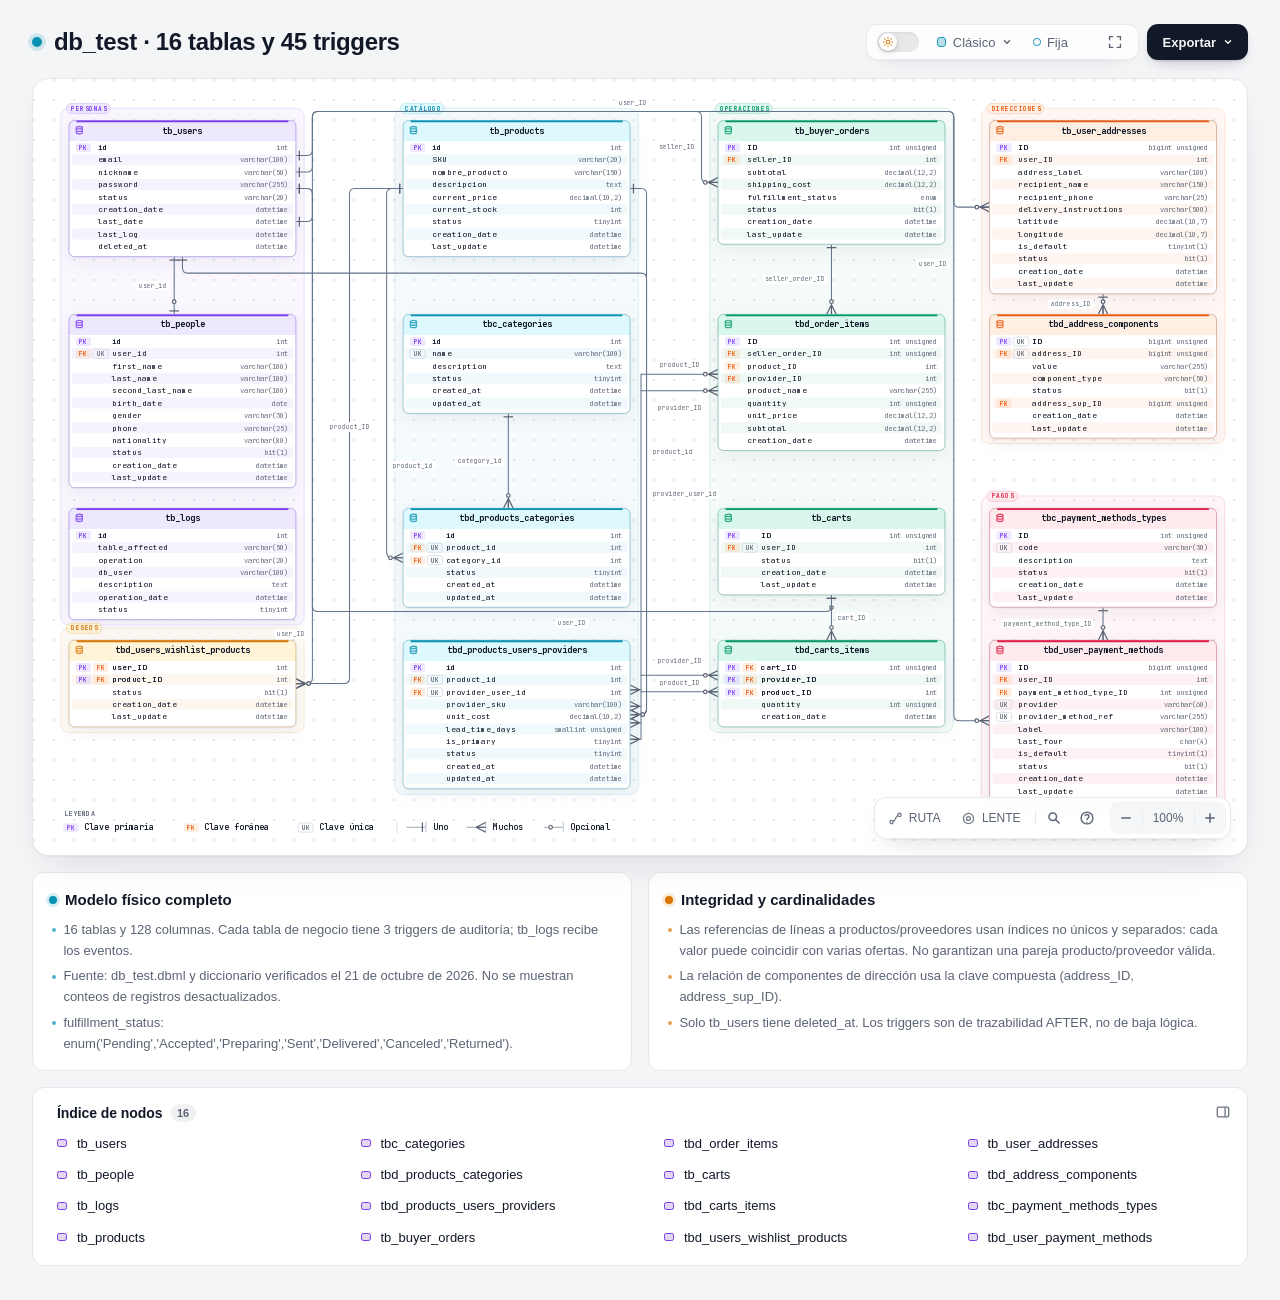
==== commit 96818f23: "Actualizar diagrama ERD de Practica03 con las 16 tablas" ====
--- a/Practica03/diagrama_erd.html
+++ b/Practica03/diagrama_erd.html
@@ -5,7 +5,7 @@
   <meta name="viewport" content="width=device-width, initial-scale=1.0">
   <meta name="generator" content="archify 3.1.0">
   <meta name="archify-reader-contract" content="declared-wide-v1">
-  <title>Esquema db_test · Diagrama</title>
+  <title>db_test · 16 tablas y 45 triggers · Diagrama</title>
   <script>
     // Resolve the theme before first paint so light-preference users don't
     // see a dark flash. The toolbar script below re-applies with UI state.
@@ -5150,17 +5150,17 @@
            data-preset-badge-blueprint="PLANO / REV 01"
            data-preset-badge-editorial="EDITORIAL / NOTA DE CAMPO">
         <div class="pulse-dot"></div>
-        <h1>Esquema db_test</h1>
+        <h1>db_test · 16 tablas y 45 triggers</h1>
       </div>
     </div>
 
-    <script id="archify-source-evidence-data" type="application/json">{"schemaVersion":1,"verified":true,"repository":{"url":"https://github.com/RodriguezBJLuis/Practicas_BDN_240480","revision":"68a54436c5f70fcd37ecc50d7d9e53dded62490a","shortRevision":"68a5443","label":"RodriguezBJLuis/Practicas_BDN_240480","href":"https://github.com/RodriguezBJLuis/Practicas_BDN_240480/tree/68a54436c5f70fcd37ecc50d7d9e53dded62490a"},"referenceCount":6,"nodes":{"tb_users":[{"path":"Practica03/Backups/Respaldo_2.sql","line":139,"endLine":149,"label":"CREATE TABLE","href":"https://github.com/RodriguezBJLuis/Practicas_BDN_240480/blob/68a54436c5f70fcd37ecc50d7d9e53dded62490a/Practica03/Backups/Respaldo_2.sql#L139-L149"}],"tb_products":[{"path":"Practica03/Backups/Respaldo_2.sql","line":54,"endLine":64,"label":"CREATE TABLE","href":"https://github.com/RodriguezBJLuis/Practicas_BDN_240480/blob/68a54436c5f70fcd37ecc50d7d9e53dded62490a/Practica03/Backups/Respaldo_2.sql#L54-L64"}],"tb_logs":[{"path":"Practica03/Backups/Respaldo_2.sql","line":25,"endLine":33,"label":"CREATE TABLE","href":"https://github.com/RodriguezBJLuis/Practicas_BDN_240480/blob/68a54436c5f70fcd37ecc50d7d9e53dded62490a/Practica03/Backups/Respaldo_2.sql#L25-L33"}],"tbc_categories":[{"path":"Practica03/Backups/Respaldo_2.sql","line":224,"endLine":232,"label":"CREATE TABLE","href":"https://github.com/RodriguezBJLuis/Practicas_BDN_240480/blob/68a54436c5f70fcd37ecc50d7d9e53dded62490a/Practica03/Backups/Respaldo_2.sql#L224-L232"}],"tbd_products_categories":[{"path":"Practica03/Backups/Respaldo_2.sql","line":303,"endLine":314,"label":"CREATE TABLE y claves","href":"https://github.com/RodriguezBJLuis/Practicas_BDN_240480/blob/68a54436c5f70fcd37ecc50d7d9e53dded62490a/Practica03/Backups/Respaldo_2.sql#L303-L314"}],"tbd_products_users_providers":[{"path":"Practica03/Backups/Respaldo_2.sql","line":385,"endLine":400,"label":"CREATE TABLE y claves","href":"https://github.com/RodriguezBJLuis/Practicas_BDN_240480/blob/68a54436c5f70fcd37ecc50d7d9e53dded62490a/Practica03/Backups/Respaldo_2.sql#L385-L400"}]}}</script>
+    <script id="archify-source-evidence-data" type="application/json">{"schemaVersion":1,"verified":true,"repository":{"url":"https://github.com/RodriguezBJLuis/Practicas_BDN_240480","revision":"55b6c87146c2530036e0a754341ee2417b9bb02b","shortRevision":"55b6c87","label":"RodriguezBJLuis/Practicas_BDN_240480","href":"https://github.com/RodriguezBJLuis/Practicas_BDN_240480/tree/55b6c87146c2530036e0a754341ee2417b9bb02b"},"referenceCount":16,"nodes":{"tb_users":[{"path":"Practica03/db_test.dbml","line":18,"endLine":30,"label":"Definición física","href":"https://github.com/RodriguezBJLuis/Practicas_BDN_240480/blob/55b6c87146c2530036e0a754341ee2417b9bb02b/Practica03/db_test.dbml#L18-L30"}],"tb_people":[{"path":"Practica03/db_test.dbml","line":32,"endLine":51,"label":"Definición física","href":"https://github.com/RodriguezBJLuis/Practicas_BDN_240480/blob/55b6c87146c2530036e0a754341ee2417b9bb02b/Practica03/db_test.dbml#L32-L51"}],"tb_logs":[{"path":"Practica03/db_test.dbml","line":53,"endLine":63,"label":"Definición física","href":"https://github.com/RodriguezBJLuis/Practicas_BDN_240480/blob/55b6c87146c2530036e0a754341ee2417b9bb02b/Practica03/db_test.dbml#L53-L63"}],"tb_products":[{"path":"Practica03/db_test.dbml","line":82,"endLine":94,"label":"Definición física","href":"https://github.com/RodriguezBJLuis/Practicas_BDN_240480/blob/55b6c87146c2530036e0a754341ee2417b9bb02b/Practica03/db_test.dbml#L82-L94"}],"tbc_categories":[{"path":"Practica03/db_test.dbml","line":67,"endLine":80,"label":"Definición física","href":"https://github.com/RodriguezBJLuis/Practicas_BDN_240480/blob/55b6c87146c2530036e0a754341ee2417b9bb02b/Practica03/db_test.dbml#L67-L80"}],"tbd_products_categories":[{"path":"Practica03/db_test.dbml","line":96,"endLine":110,"label":"Definición física","href":"https://github.com/RodriguezBJLuis/Practicas_BDN_240480/blob/55b6c87146c2530036e0a754341ee2417b9bb02b/Practica03/db_test.dbml#L96-L110"}],"tbd_products_users_providers":[{"path":"Practica03/db_test.dbml","line":112,"endLine":130,"label":"Definición física","href":"https://github.com/RodriguezBJLuis/Practicas_BDN_240480/blob/55b6c87146c2530036e0a754341ee2417b9bb02b/Practica03/db_test.dbml#L112-L130"}],"tb_buyer_orders":[{"path":"Practica03/db_test.dbml","line":134,"endLine":149,"label":"Definición física","href":"https://github.com/RodriguezBJLuis/Practicas_BDN_240480/blob/55b6c87146c2530036e0a754341ee2417b9bb02b/Practica03/db_test.dbml#L134-L149"}],"tbd_order_items":[{"path":"Practica03/db_test.dbml","line":151,"endLine":169,"label":"Definición física","href":"https://github.com/RodriguezBJLuis/Practicas_BDN_240480/blob/55b6c87146c2530036e0a754341ee2417b9bb02b/Practica03/db_test.dbml#L151-L169"}],"tb_carts":[{"path":"Practica03/db_test.dbml","line":173,"endLine":185,"label":"Definición física","href":"https://github.com/RodriguezBJLuis/Practicas_BDN_240480/blob/55b6c87146c2530036e0a754341ee2417b9bb02b/Practica03/db_test.dbml#L173-L185"}],"tbd_carts_items":[{"path":"Practica03/db_test.dbml","line":187,"endLine":201,"label":"Definición física","href":"https://github.com/RodriguezBJLuis/Practicas_BDN_240480/blob/55b6c87146c2530036e0a754341ee2417b9bb02b/Practica03/db_test.dbml#L187-L201"}],"tbd_users_wishlist_products":[{"path":"Practica03/db_test.dbml","line":203,"endLine":216,"label":"Definición física","href":"https://github.com/RodriguezBJLuis/Practicas_BDN_240480/blob/55b6c87146c2530036e0a754341ee2417b9bb02b/Practica03/db_test.dbml#L203-L216"}],"tb_user_addresses":[{"path":"Practica03/db_test.dbml","line":220,"endLine":239,"label":"Definición física","href":"https://github.com/RodriguezBJLuis/Practicas_BDN_240480/blob/55b6c87146c2530036e0a754341ee2417b9bb02b/Practica03/db_test.dbml#L220-L239"}],"tbd_address_components":[{"path":"Practica03/db_test.dbml","line":241,"endLine":257,"label":"Definición física","href":"https://github.com/RodriguezBJLuis/Practicas_BDN_240480/blob/55b6c87146c2530036e0a754341ee2417b9bb02b/Practica03/db_test.dbml#L241-L257"}],"tbc_payment_methods_types":[{"path":"Practica03/db_test.dbml","line":261,"endLine":274,"label":"Definición física","href":"https://github.com/RodriguezBJLuis/Practicas_BDN_240480/blob/55b6c87146c2530036e0a754341ee2417b9bb02b/Practica03/db_test.dbml#L261-L274"}],"tbd_user_payment_methods":[{"path":"Practica03/db_test.dbml","line":276,"endLine":296,"label":"Definición física","href":"https://github.com/RodriguezBJLuis/Practicas_BDN_240480/blob/55b6c87146c2530036e0a754341ee2417b9bb02b/Practica03/db_test.dbml#L276-L296"}]}}</script>
     <script id="archify-i18n-data" type="application/json">{"locale":"es","messages":{"viewer.kind.frontend":"Frontend","viewer.kind.backend":"Backend","viewer.kind.database":"Base de datos","viewer.kind.cloud":"Nube","viewer.kind.security":"Seguridad","viewer.kind.messagebus":"Bus de mensajes","viewer.kind.external":"Externo","viewer.kind.neutral":"Neutral","viewer.kind.node":"Nodo","viewer.kind.start":"Inicio","viewer.kind.active":"Activo","viewer.kind.waiting":"En espera","viewer.kind.decision":"Decisión","viewer.kind.success":"Éxito","viewer.kind.failure":"Fallo","viewer.toolbar.actions":"Acciones del diagrama","viewer.theme.toggle.title":"Cambiar tema (T)","viewer.theme.toggle":"Cambiar tema de color","viewer.theme.dark":"Oscuro","viewer.theme.light":"Claro","viewer.preset.choose.title":"Elegir estilo visual (S alterna)","viewer.preset.choose":"Elegir estilo visual","viewer.preset.style":"Estilo","viewer.preset.menu":"Estilo visual","viewer.preset.identity":"Identidad visual","viewer.preset.cycles":"alterna","viewer.preset.classic":"Clásico","viewer.preset.classic.short":"Clásico","viewer.preset.classic.hint":"Predeterminado técnico estable","viewer.preset.flow":"Flujo de señal","viewer.preset.flow.short":"Flujo","viewer.preset.flow.hint":"Presentación con énfasis en el movimiento","viewer.preset.blueprint":"Plano","viewer.preset.blueprint.hint":"Revisión de ingeniería","viewer.preset.editorial":"Editorial","viewer.preset.editorial.hint":"Notas de publicación y lanzamiento","viewer.preset.badge.signalFlow":"FLUJO DE SEÑAL","viewer.preset.badge.blueprint":"PLANO / REV 01","viewer.preset.badge.editorial":"EDITORIAL / NOTA DE CAMPO","viewer.preset.badge.editorialPlate":"ARCHIFY / LÁMINA 04","viewer.preset.current":"Estilo visual: {style}. Elegir estilo visual","viewer.motion.live":"Activa","viewer.motion.still":"Fija","viewer.motion.pause":"Pausar animación","viewer.motion.resume":"Reanudar animación","viewer.motion.reduced":"Animación pausada por la preferencia de movimiento reducido","viewer.motion.hidden":"Animación pausada mientras esta página está oculta","viewer.motion.yielding":"Pausar animación; cediendo a {owner}","viewer.motion.yielding.title":"Vista previa en vivo activada · cediendo a {owner}","viewer.owner.route":"Sonda de ruta","viewer.owner.lens":"Lente semántico","viewer.owner.relationship":"Vista previa de relación","viewer.owner.intent":"Traza de intención","viewer.owner.focus":"enfoque semántico","viewer.owner.legend":"vista previa de la leyenda","viewer.owner.reader":"interacción del lector","viewer.present.enter":"Entrar al modo presentación","viewer.present.enter.title":"Modo presentación (F)","viewer.present.exit":"Salir del modo presentación","viewer.present.exit.title":"Salir del modo presentación (F o Escape)","viewer.present.present":"Presentar","viewer.present.exit.label":"Salir","viewer.export.button":"Exportar","viewer.export.button.title":"Exportar diagrama (E)","viewer.export.diagram":"Exportar diagrama","viewer.export.menu":"Exportar","viewer.export.subtitle":"Salidas portables y limpias","viewer.export.share":"Compartir","viewer.export.shareCard":"Tarjeta para compartir","viewer.export.routeShareCard":"Tarjeta de ruta para compartir","viewer.export.reachShareCard":"Tarjeta de alcance para compartir","viewer.export.copyDiagram":"Copiar diagrama","viewer.export.clipboardPng":"PNG al portapapeles","viewer.export.raster":"Imágenes rasterizadas","viewer.export.image":"Imagen","viewer.export.lossless":"Imagen sin pérdida","viewer.export.compact":"Imagen compacta","viewer.export.modern":"Imagen moderna","viewer.export.vectorMotion":"Vector y movimiento","viewer.export.vectorMotion.heading":"Vector y movimiento","viewer.export.editable":"Vector editable","viewer.export.svg.auto":"SVG · Auto","viewer.export.svg.auto.hint":"Coincide con el tema del host","viewer.export.svg.light":"SVG · Claro","viewer.export.svg.light.hint":"Siempre claro","viewer.export.svg.dark":"SVG · Oscuro","viewer.export.svg.dark.hint":"Siempre oscuro","viewer.export.motion6s":"Movimiento de 6 s","viewer.export.unsupported":"No compatible con este navegador","viewer.export.clipboardUnsupported":"Este navegador no admite escribir imágenes en el portapapeles","viewer.export.clipboardUnsupported.short":"Escritura de imágenes en el portapapeles no admitida en este navegador.","viewer.export.motionUnavailable":"Captura de movimiento no disponible en este navegador","viewer.export.webmUnavailable":"WebM no disponible en este navegador","viewer.export.failed":"Falló la exportación: {message}","viewer.export.unknownVariant":"Variante de tarjeta para compartir desconocida: {variant}","viewer.export.routeRequired":"Traza una ruta antes de exportar una tarjeta de ruta para compartir","viewer.export.reachRequired":"Traza el alcance definido antes de exportar una tarjeta de alcance para compartir","viewer.export.unknown":"desconocido","viewer.export.routeFailed":"Falló la exportación de la tarjeta de ruta para compartir: {message}","viewer.export.reachFailed":"Falló la exportación de la tarjeta de alcance para compartir: {message}","viewer.export.copyFailed":"Error al copiar: {message}","viewer.export.copiedPng":"PNG copiado al portapapeles","viewer.export.downloadedRoute":"Tarjeta de ruta para compartir descargada","viewer.export.downloadedReach":"Tarjeta de alcance para compartir descargada","viewer.export.downloadedWebm":"WebM descargado","viewer.export.recording":"Grabando 6 segundos de movimiento…","viewer.export.card.routeSummary.one":"Ruta: {source} → {target} · {count} paso","viewer.export.card.routeSummary.other":"Ruta: {source} → {target} · {count} pasos","viewer.export.card.reachSummary":"Alcance definido {direction} desde {origin} · {nodes} · {links} · máx {hops}","viewer.export.card.node.one":"{count} nodo","viewer.export.card.node.other":"{count} nodos","viewer.export.card.link.one":"{count} enlace","viewer.export.card.link.other":"{count} enlaces","viewer.export.card.hop.one":"{count} salto","viewer.export.card.hop.other":"{count} saltos","viewer.export.card.routeBadge":"ARCHIFY · RUTA · {hops}","viewer.export.card.reachBadge":"ARCHIFY · ALCANCE {direction}","viewer.export.direction.upstream":"Ascendente","viewer.export.direction.downstream":"Descendente","viewer.export.error.canvasUnavailable":"Lienzo no disponible para {label}","viewer.export.error.contextUnavailable":"Contexto de lienzo 2D no disponible para {label}","viewer.export.error.toBlobUnavailable":"canvas.toBlob no disponible para {label}","viewer.export.error.toBlobNull":"canvas.toBlob no devolvió datos para {label}","viewer.export.error.variantsCombined":"Las variantes de tarjeta para compartir no se pueden combinar","viewer.export.error.viewerState":"La exportación de la tarjeta para compartir no pudo quitar el estado temporal del visor","viewer.export.error.routeState":"La exportación de la tarjeta de ruta no pudo preservar la ruta resuelta de forma segura","viewer.export.error.reachState":"La exportación de la tarjeta de alcance no pudo preservar el alcance definido de forma segura","viewer.export.error.webmRequirements":"La exportación de movimiento WebM requiere una animación de traza y compatibilidad del navegador con MediaRecorder","viewer.export.error.mediaRecorder":"MediaRecorder falló","viewer.export.error.emptyWebm":"MediaRecorder produjo un WebM vacío","viewer.export.error.webmBackground":"No se pudo cargar el fondo SVG para la exportación WebM","viewer.guide.title":"Explorar este sistema","viewer.focus.selectedNodes":"{count} nodos seleccionados","viewer.guide.eyebrow":"Guía del diagrama","viewer.guide.close":"Cerrar la guía del diagrama","viewer.guide.inspecting":"Inspeccionando la semántica compilada","viewer.guide.actions":"Acciones de exploración del diagrama","viewer.guide.find":"Buscar cualquier nodo","viewer.guide.find.hint":"Busca por etiquetas, responsabilidades, tipos e IDs estables.","viewer.guide.route":"Trazar una ruta","viewer.guide.route.aria":"Trazar una ruta dirigida","viewer.guide.route.hint":"Pregunta cómo se conectan dos nodos semánticos en el sentido definido.","viewer.guide.map":"Ver todo el sistema","viewer.guide.map.hint":"Abre el Radar semántico con un viewport en vivo y nodos estables.","viewer.guide.lens":"Comparar tipos semánticos","viewer.guide.lens.hint":"Cuenta roles, revela su tráfico y compara enlaces directos definidos.","viewer.guide.present":"Entrar al modo presentación","viewer.guide.present.hint":"Dale al diagrama en vivo todo el viewport sin cambiar la exportación.","viewer.guide.shortcuts":"Atajos de teclado adicionales","viewer.guide.shortcut.export":"Exportar","viewer.guide.shortcut.theme":"Tema","viewer.guide.shortcut.style":"Estilo","viewer.guide.shortcut.reset":"Restablecer","viewer.guide.shortcut.zoomIn":"Acercar","viewer.guide.shortcut.zoomOut":"Alejar","viewer.guide.shortcut.close":"Cerrar","viewer.guide.credit":"¿Te resulta útil Archify? Una estrella en GitHub ayuda","viewer.guide.star":"Star","viewer.guide.facts":"{nodes} · {relationships}","viewer.guide.fact.node.one":"{count} nodo semántico","viewer.guide.fact.node.other":"{count} nodos semánticos","viewer.guide.fact.relationship.one":"{count} relación","viewer.guide.fact.relationship.other":"{count} relaciones","viewer.guide.open":"Abrir la guía del diagrama","viewer.finder.title":"Buscar un nodo","viewer.finder.close":"Cerrar el buscador de nodos","viewer.finder.placeholder":"Buscar etiquetas o IDs","viewer.finder.search":"Buscar nodos del diagrama","viewer.finder.results":"Nodos del diagrama","viewer.finder.empty":"No hay nodos coincidentes","viewer.finder.result.focus":"Enfocar {label}","viewer.finder.result.routeStart":"Elegir {label} como inicio de la ruta","viewer.finder.result.routeTarget":"Elegir {label} como destino de la ruta, {links}","viewer.finder.status.empty":"No hay nodos coincidentes","viewer.finder.status.count.one":"{count} nodo coincidente","viewer.finder.status.count.other":"{count} nodos coincidentes","viewer.finder.noun.nodes":"nodos","viewer.finder.link.one":"{count} enlace","viewer.finder.link.other":"{count} enlaces","viewer.finder.result.focus.one":"Enfocar {label}, {count} conexión relacionada","viewer.finder.result.focus.other":"Enfocar {label}, {count} conexiones relacionadas","viewer.finder.status.filtered":"{visible} de {available} {noun}","viewer.finder.status.all":"{available} {noun}","viewer.passport.eyebrow":"Pasaporte semántico","viewer.passport.metadata":"Metadatos del nodo","viewer.passport.evidence":"Evidencia de fuente verificada","viewer.passport.verified":"Fuente verificada","viewer.passport.verificationScope":"Verificado contra el Git local en la revisión fijada. No se ha comprobado el acceso remoto.","viewer.passport.reach":"Alcance definido","viewer.passport.reach.trace":"Trazar la alcanzabilidad definida","viewer.passport.upstream":"Ascendente","viewer.passport.downstream":"Descendente","viewer.passport.upstream.trace":"Trazar la alcanzabilidad definida ascendente","viewer.passport.downstream.trace":"Trazar la alcanzabilidad definida descendente","viewer.passport.close":"Cerrar el pasaporte semántico","viewer.passport.move":"Mover el pasaporte semántico. Arrastra, usa las flechas o pulsa Inicio para restablecer.","viewer.passport.copy":"Copiar enlace","viewer.passport.copy.focus":"Copiar enlace al nodo enfocado","viewer.passport.relations":"Relaciones","viewer.passport.relations.show":"Mostrar relaciones conectadas","viewer.passport.relations.hide":"Ocultar relaciones conectadas","viewer.passport.relations.list":"Relaciones conectadas","viewer.passport.copyRelation":"Copiar relación","viewer.passport.copyNode":"Copiar nodo","viewer.passport.copyPinned":"Copiar enlace a la relación fijada","viewer.passport.copySource":"Copiar enlace al nodo de origen","viewer.passport.copy.focused.success":"Enlace del nodo enfocado copiado","viewer.passport.copy.pinned.success":"Enlace de la relación fijada copiado","viewer.passport.copy.focused.failed":"No se pudo copiar el enlace del nodo enfocado","viewer.passport.copy.pinned.failed":"No se pudo copiar el enlace de la relación fijada","viewer.passport.relationship.none":"No hay relaciones conectadas","viewer.passport.relationship.count.one":"{count} relación","viewer.passport.relationship.count.other":"{count} relaciones","viewer.passport.relationship.show.one":"Mostrar {count} relación conectada","viewer.passport.relationship.show.other":"Mostrar {count} relaciones conectadas","viewer.passport.relationship.summary":"{out} salientes · {in} entrantes{loops}","viewer.passport.relationship.loops":" · {count} bucle","viewer.passport.relationship.explorer":"Explorador de relaciones directas","viewer.passport.relationship.help":"Usa las flechas para explorar las relaciones. Pulsa Enter o Espacio para fijar detalles; Escape las borra.","viewer.passport.relationship.loopsBack":"vuelve sobre sí mismo","viewer.passport.relationship.connectsTo":"conecta a","viewer.passport.relationship.connectsFrom":"conecta desde","viewer.passport.relationship.pinned":"Relación fijada · {from} → {to} · {label}","viewer.passport.relationship.inspect":"Inspeccionar relación {index} de {total}: {from} a {to}, {label}. Pulsa Enter para ver detalles.","viewer.passport.relationship.group.out":"Salientes","viewer.passport.relationship.group.in":"Entrantes","viewer.passport.relationship.group.loop":"Bucles propios","viewer.passport.relationship.row":"{group}: {relationship}, {neighbor}","viewer.passport.relationship.direction.out":"SAL →","viewer.passport.relationship.direction.in":"← ENT","viewer.passport.relationship.direction.loop":"BUCLE","viewer.passport.sourceCount.one":"{count} referencia de fuente verificada","viewer.passport.sourceCount.other":"{count} referencias de fuente verificadas","viewer.passport.repository.open":"Abrir la revisión verificada del repositorio {revision}","viewer.passport.source.open":"Abrir la fuente verificada {path} en la revisión {revision}","viewer.passport.source.openLink":"Abrir ↗","viewer.passport.reach.upstream.one":"Trazar {count} nodo definido ascendente","viewer.passport.reach.upstream.other":"Trazar {count} nodos definidos ascendentes","viewer.passport.reach.downstream.one":"Trazar {count} nodo definido descendente","viewer.passport.reach.downstream.other":"Trazar {count} nodos definidos descendentes","viewer.passport.reach.noUpstream":"No hay nodos definidos ascendentes","viewer.passport.reach.noDownstream":"No hay nodos definidos descendentes","viewer.passport.reach.status":"{direction} · {nodes} nodos · {links} enlaces · máx {hops} saltos","viewer.route.eyebrow":"Ruta","viewer.route.start":"Haz clic donde empieza la ruta","viewer.route.start.find":"Buscar inicio","viewer.route.start.find.aria":"Buscar un inicio de ruta","viewer.route.copy":"Copiar enlace","viewer.route.copy.aria":"Copiar enlace a la ruta trazada","viewer.route.clear":"Borrar","viewer.route.clear.aria":"Borrar la sonda de ruta","viewer.route.traced":"Ruta","viewer.route.pickTwo":"Haz clic en dos nodos del diagrama","viewer.route.pickOne":"Haz clic en un nodo del diagrama","viewer.route.controls":"Controles del recorrido de la ruta","viewer.route.previous":"Posición anterior de la ruta","viewer.route.play":"Reproducir el recorrido de la ruta","viewer.route.pause":"Pausar el recorrido de la ruta","viewer.route.replay":"Repetir el recorrido de la ruta","viewer.route.next":"Posición siguiente de la ruta","viewer.route.journey":"Recorrido","viewer.route.pause.label":"Pausar","viewer.route.replay.label":"Repetir","viewer.route.overview":"Vista general","viewer.route.overview.aria":"Mostrar la vista general completa de la ruta","viewer.route.instructions":"Haz clic en un inicio y luego en un final. La ruta sigue las flechas.","viewer.route.destination":"¿Dónde termina la ruta desde {label}?","viewer.route.destination.find":"Buscar destino","viewer.route.destination.find.aria":"Buscar un destino de ruta alcanzable","viewer.route.differentDestination":"Elige un destino diferente","viewer.route.distinct":"Elige dos nodos distintos.","viewer.route.unreachable":"No se llega a {label} desde aquí","viewer.route.unreachable.detail":"No se llega a {target} desde {source} siguiendo las flechas. Elige un nodo resaltado.","viewer.route.start.instructions":"Luego elige el final. Solo se iluminan los nodos alcanzables.","viewer.route.copy.success":"Enlace de la ruta trazada copiado","viewer.route.copy.failed":"No se pudo copiar el enlace de la ruta trazada","viewer.route.position":"Posición de la ruta {index} de {total}: {label}","viewer.route.step":"Paso {index} de {total} · {phase} · {label}","viewer.route.motionRequired":"El recorrido automático requiere la animación Activa","viewer.route.trigger.clear":"Borrar la ruta trazada","viewer.route.overview.status":"{nodes} · {hops} · ruta más corta","viewer.route.overview.node.one":"{count} nodo","viewer.route.overview.node.other":"{count} nodos","viewer.route.overview.hop.one":"{count} paso","viewer.route.overview.hop.other":"{count} pasos","viewer.route.phase.playing":"Reproduciendo","viewer.route.phase.complete":"Completo","viewer.route.phase.inspecting":"Inspeccionando","viewer.route.destination.count.one":"{count} nodo alcanzable está resaltado. Haz clic en él.","viewer.route.destination.count.other":"{count} nodos alcanzables están resaltados. Haz clic en uno.","viewer.route.noOutgoing":"Ninguna flecha sale de este nodo. Bórralo y elige otro inicio.","viewer.route.result.title":"{source} a {target}","viewer.route.finder.source.title":"Elegir el inicio de la ruta","viewer.route.finder.source.placeholder":"Buscar orígenes de ruta","viewer.route.finder.source.empty":"No hay orígenes de ruta coincidentes","viewer.route.finder.source.results":"Nodos que pueden iniciar una ruta","viewer.route.finder.source.noun":"orígenes de ruta","viewer.route.finder.source.badge":"inicio","viewer.route.finder.target.title":"Destino desde {label}","viewer.route.finder.target.placeholder":"Buscar destinos alcanzables","viewer.route.finder.target.empty":"No hay destinos alcanzables coincidentes","viewer.route.finder.target.results":"Destinos de ruta alcanzables","viewer.route.finder.target.noun":"destinos alcanzables","viewer.route.hop.one":"{count} salto","viewer.route.hop.other":"{count} saltos","viewer.lens.eyebrow":"Lente semántico","viewer.lens.title":"Comparar roles del sistema","viewer.lens.close":"Cerrar el lente semántico","viewer.lens.instruction":"Elige hasta dos tipos semánticos. Uno revela su tráfico real; dos comparan solo las relaciones directas definidas.","viewer.lens.kinds":"Tipos semánticos","viewer.lens.choose":"Elige un tipo para inspeccionar sus nodos y las relaciones que lo tocan.","viewer.lens.copy":"Copiar enlace al lente semántico","viewer.lens.clear":"Borrar el lente semántico","viewer.lens.open":"Abrir el lente semántico","viewer.lens.openActive":"Abrir el lente semántico activo","viewer.lens.legend":"Leyenda semántica","viewer.lens.legend.inspect.one":"Inspeccionar {label}, {count} nodo","viewer.lens.legend.inspect.other":"Inspeccionar {label}, {count} nodos","viewer.lens.kind.count.one":"{label}, {count} nodo","viewer.lens.kind.count.other":"{label}, {count} nodos","viewer.lens.compare.one":"{first} → {second}: {forward} · {second} → {first}: {reverse} · {count} relación directa","viewer.lens.compare.other":"{first} → {second}: {forward} · {second} → {first}: {reverse} · {count} relaciones directas","viewer.lens.single":"{nodes} · {relationships} · los pares conectados permanecen visibles","viewer.lens.node.one":"{count} nodo {label}","viewer.lens.node.other":"{count} nodos {label}","viewer.lens.relationship.one":"{count} relación en contacto","viewer.lens.relationship.other":"{count} relaciones en contacto","viewer.radar.title":"Radar semántico","viewer.radar.building":"Construyendo la vista general","viewer.radar.openFull":"Abrir el radar semántico completo","viewer.radar.open":"Abrir el radar","viewer.radar.close":"Cerrar el radar semántico","viewer.radar.surface":"Vista general del diagrama. Haz clic en un nodo para enfocarlo, o usa las flechas para desplazarte.","viewer.radar.click":"Clic en el nodo","viewer.radar.drag":"Arrastra para desplazar","viewer.radar.space":"El radar semántico necesita más espacio de MAPA.","viewer.radar.nodes":"Nodos del radar del diagrama semántico","viewer.radar.focus":"Enfocar {label} desde el Radar semántico","viewer.radar.status":"{count} nodos · {viewport}","viewer.radar.fullMap":"{count} nodos · mapa completo","viewer.radar.compacted":"Radar compactado para no tapar el Pasaporte semántico ni los controles de MAPA.","viewer.radar.cancelWaiting":"Cancelar la espera del radar semántico por más espacio de MAPA","viewer.radar.needsSpace":"El radar semántico necesita más espacio de MAPA visible","viewer.radar.viewport.full":"mapa completo","viewer.radar.viewport.width":"{percent}% de ancho","viewer.radar.viewport.scale":"{percent}% del viewport","viewer.nav.controls":"Controles de vista del diagrama","viewer.nav.route":"Trazar una ruta dirigida","viewer.nav.route.title":"Trazar ruta (R)","viewer.nav.route.short":"RUTA","viewer.nav.radar":"Abrir el radar semántico","viewer.nav.radar.title":"Radar semántico (M)","viewer.nav.radar.short":"MAPA","viewer.nav.lens":"Abrir el lente semántico","viewer.nav.lens.title":"Lente semántico (L)","viewer.nav.lens.short":"LENTE","viewer.nav.find":"Buscar un nodo","viewer.nav.find.title":"Buscar un nodo (/)","viewer.outline.title":"Índice de nodos","viewer.rail.show":"Notas e índice","viewer.rail.controls":"Panel lateral","viewer.rail.collapse":"Contraer panel lateral","viewer.rail.bottom":"Mover el panel debajo","viewer.rail.right":"Mover el panel al lado","viewer.nav.guide":"Abrir la guía del diagrama","viewer.nav.guide.title":"Guía del diagrama (?)","viewer.nav.zoomOut":"Alejar","viewer.nav.zoomOut.title":"Alejar (-)","viewer.nav.reset":"Restablecer la vista del diagrama","viewer.nav.reset.title":"Restablecer vista (0)","viewer.nav.read":"LEER","viewer.nav.zoomIn":"Acercar","viewer.nav.zoomIn.title":"Acercar (+)","viewer.nav.camera":"{hint}. Restablecer la vista del diagrama","viewer.nav.camera.title":"{semantic}{hint} · restablecer vista (0)","viewer.nav.camera.semantic":"Cámara semántica activa · ","viewer.nav.level.map":"MAPA","viewer.nav.level.read":"LEER","viewer.nav.level.full":"COMPLETO","viewer.nav.level.auto":"AUTO","viewer.nav.detail.map":"Acerca para revelar las etiquetas de relación y el contexto de los nodos","viewer.nav.detail.read":"Acerca de nuevo para revelar etiquetas y anotaciones","viewer.nav.detail.full":"Detalle completo del diagrama","viewer.intent.summary":"{label}. {out} salientes, {in} entrantes{loops}. {total} conexiones. Pulsa Enter para ver detalles.","viewer.intent.loops":", {count} bucle propio","viewer.common.copied":"Copiado","viewer.common.copyFailed":"Error al copiar","viewer.common.copyLink":"Copiar enlace","viewer.common.clear":"Borrar","viewer.common.close":"Cerrar"}}</script>
     <!-- Main Diagram -->
     <div class="diagram-container" data-detail-level="read"
          data-preset-badge-editorial-plate="ARCHIFY / LÁMINA 04">
-      <svg viewBox="0 0 1262 958" role="img" lang="es" aria-labelledby="archify-diagram-title archify-diagram-description" data-animation="trace" data-preset="classic" data-quality-profile="showcase" data-erd-ui="cards" data-reader-fit="intrinsic-height" data-reader-min-text="7.5">
-        <title id="archify-diagram-title">Esquema db_test</title>
+      <svg viewBox="0 0 1725 1088" role="img" lang="es" aria-labelledby="archify-diagram-title archify-diagram-description" data-animation="trace" data-preset="classic" data-quality-profile="standard" data-erd-ui="cards" data-reader-fit="intrinsic-height" data-reader-min-text="7.5">
+        <title id="archify-diagram-title">db_test · 16 tablas y 45 triggers</title>
         <desc id="archify-diagram-description">Un diagrama de entidad-relación generado por Archify.</desc>
         <!-- Definitions -->
         <defs>
@@ -5183,8 +5183,18 @@
           <marker id="er-one-end" markerWidth="24" markerHeight="18" refX="22" refY="8" orient="auto" markerUnits="userSpaceOnUse" class="a-default" style="stroke: var(--text-muted)" stroke-width="1.75">
             <path d="M 17 1 L 17 15"/>
           </marker>
-          <marker id="er-many-start" markerWidth="24" markerHeight="18" refX="0" refY="8" orient="auto" markerUnits="userSpaceOnUse" class="a-default" style="stroke: var(--text-muted)" stroke-width="1.75">
+          <marker id="er-one-optional-start" markerWidth="24" markerHeight="18" refX="0" refY="8" orient="auto" markerUnits="userSpaceOnUse" class="a-default" style="stroke: var(--text-muted)" stroke-width="1.75">
+            <path d="M 5 1 L 5 15"/>
+            <circle cx="18.5" cy="8" r="2.6" class="c-mask"/>
+            <circle cx="18.5" cy="8" r="2.6"/>
+          </marker>
+          <marker id="er-many-end" markerWidth="24" markerHeight="18" refX="22" refY="8" orient="auto" markerUnits="userSpaceOnUse" class="a-default" style="stroke: var(--text-muted)" stroke-width="1.75">
+            <path d="M 8 8 L 22 1 M 8 8 L 22 8 M 8 8 L 22 15"/>
+          </marker>
+          <marker id="er-many-optional-start" markerWidth="24" markerHeight="18" refX="0" refY="8" orient="auto" markerUnits="userSpaceOnUse" class="a-default" style="stroke: var(--text-muted)" stroke-width="1.75">
             <path d="M 14 8 L 0 1 M 14 8 L 0 8 M 14 8 L 0 15"/>
+            <circle cx="18.5" cy="8" r="2.6" class="c-mask"/>
+            <circle cx="18.5" cy="8" r="2.6"/>
           </marker>
         </defs>
         <style>
@@ -5240,500 +5250,1298 @@
         <rect width="100%" height="100%" fill="url(#grid)" />
 
         <!-- Domain bands (behind the routes so a channel is never washed out) -->
-        <g data-domain-band="Usuarios y auditoría" class="er-hue-database">
-          <rect x="504" y="22" width="324" height="618" rx="12" class="c-lane er-band" stroke-width="1"/>
-          <rect x="512" y="15" width="138" height="15" rx="7.5" class="c-mask"/>
-          <rect x="512" y="15" width="138" height="15" rx="7.5" class="er-band-pill"/>
-          <text data-domain-label="" x="519" y="25.6" class="t-muted er-band-label" font-size="9" font-weight="700">Usuarios y auditoría</text>
+        <g data-domain-band="Personas" class="er-hue-database">
+          <rect x="20" y="22" width="354" height="752" rx="12" class="c-lane er-band" stroke-width="1"/>
+          <rect x="28" y="15" width="64" height="15" rx="7.5" class="c-mask"/>
+          <rect x="28" y="15" width="64" height="15" rx="7.5" class="er-band-pill"/>
+          <text data-domain-label="" x="35" y="25.6" class="t-muted er-band-label" font-size="9" font-weight="700">Personas</text>
         </g>
-        <g data-domain-band="Auditoría" class="er-hue-frontend">
-          <rect x="38" y="678" width="324" height="230" rx="12" class="c-lane er-band" stroke-width="1"/>
-          <rect x="46" y="671" width="70" height="15" rx="7.5" class="c-mask"/>
-          <rect x="46" y="671" width="70" height="15" rx="7.5" class="er-band-pill"/>
-          <text data-domain-label="" x="53" y="681.6" class="t-muted er-band-label" font-size="9" font-weight="700">Auditoría</text>
+        <g data-domain-band="Catálogo" class="er-hue-frontend">
+          <rect x="506" y="22" width="354" height="998" rx="12" class="c-lane er-band" stroke-width="1"/>
+          <rect x="514" y="15" width="64" height="15" rx="7.5" class="c-mask"/>
+          <rect x="514" y="15" width="64" height="15" rx="7.5" class="er-band-pill"/>
+          <text data-domain-label="" x="521" y="25.6" class="t-muted er-band-label" font-size="9" font-weight="700">Catálogo</text>
         </g>
-        <g data-domain-band="Categorías" class="er-hue-backend">
-          <rect x="926" y="22" width="324" height="546" rx="12" class="c-lane er-band" stroke-width="1"/>
-          <rect x="934" y="15" width="76" height="15" rx="7.5" class="c-mask"/>
-          <rect x="934" y="15" width="76" height="15" rx="7.5" class="er-band-pill"/>
-          <text data-domain-label="" x="941" y="25.6" class="t-muted er-band-label" font-size="9" font-weight="700">Categorías</text>
+        <g data-domain-band="Operaciones" class="er-hue-backend">
+          <rect x="964" y="22" width="354" height="908" rx="12" class="c-lane er-band" stroke-width="1"/>
+          <rect x="972" y="15" width="83" height="15" rx="7.5" class="c-mask"/>
+          <rect x="972" y="15" width="83" height="15" rx="7.5" class="er-band-pill"/>
+          <text data-domain-label="" x="979" y="25.6" class="t-muted er-band-label" font-size="9" font-weight="700">Operaciones</text>
         </g>
-        <g data-domain-band="Proveedores" class="er-hue-cloud">
-          <rect x="28" y="22" width="344" height="302" rx="12" class="c-lane er-band" stroke-width="1"/>
-          <rect x="36" y="15" width="83" height="15" rx="7.5" class="c-mask"/>
-          <rect x="36" y="15" width="83" height="15" rx="7.5" class="er-band-pill"/>
-          <text data-domain-label="" x="43" y="25.6" class="t-muted er-band-label" font-size="9" font-weight="700">Proveedores</text>
+        <g data-domain-band="Deseos" class="er-hue-cloud">
+          <rect x="20" y="778" width="354" height="152" rx="12" class="c-lane er-band" stroke-width="1"/>
+          <rect x="28" y="771" width="52" height="15" rx="7.5" class="c-mask"/>
+          <rect x="28" y="771" width="52" height="15" rx="7.5" class="er-band-pill"/>
+          <text data-domain-label="" x="35" y="781.6" class="t-muted er-band-label" font-size="9" font-weight="700">Deseos</text>
+        </g>
+        <g data-domain-band="Direcciones" class="er-hue-messagebus">
+          <rect x="1359" y="22" width="354" height="488" rx="12" class="c-lane er-band" stroke-width="1"/>
+          <rect x="1367" y="15" width="83" height="15" rx="7.5" class="c-mask"/>
+          <rect x="1367" y="15" width="83" height="15" rx="7.5" class="er-band-pill"/>
+          <text data-domain-label="" x="1374" y="25.6" class="t-muted er-band-label" font-size="9" font-weight="700">Direcciones</text>
+        </g>
+        <g data-domain-band="Pagos" class="er-hue-security">
+          <rect x="1359" y="586" width="354" height="452" rx="12" class="c-lane er-band" stroke-width="1"/>
+          <rect x="1367" y="579" width="45" height="15" rx="7.5" class="c-mask"/>
+          <rect x="1367" y="579" width="45" height="15" rx="7.5" class="er-band-pill"/>
+          <text data-domain-label="" x="1374" y="589.6" class="t-muted er-band-label" font-size="9" font-weight="700">Pagos</text>
         </g>
 
         <!-- Bundled relationship trunks (under the branches: a bus runs close
              to the shared side, so a cardinality glyph that reaches further out
              has to stay readable over it, and the ring's mask has to be able to
              punch through) -->
-        <path data-er-trunk="" data-composition-points="376,190;376,506" d="M 376 190 L 376 506" class="a-dashed" stroke-width="1.5"/>
+        <path data-er-trunk="" data-composition-points="864,409;864,940" d="M 864 409 L 864 940" class="a-default" stroke-width="1.5"/>
 
         <!-- Relationship paths (before entities for correct z-order) -->
-        <path data-edge-from="tbd_products_categories" data-edge-to="tb_products" data-edge-label="product_id" data-edge-key="0" data-edge-id="product_category_product" data-er-ends="many one" data-composition-points="938,130;877,130;877,506;816,506" d="M 938 130 L 885 130 Q 877 130 877 138 L 877 498 Q 877 506 869 506 L 816 506" class="a-dashed" data-animate="edge" style="--step:0" stroke-width="1.5" marker-start="url(#er-many-start)" marker-end="url(#er-one-end)"/>
-        <path data-edge-from="tbd_products_categories" data-edge-to="tbc_categories" data-edge-label="category_id" data-edge-key="1" data-edge-id="product_category_category" data-er-ends="many one" data-composition-points="1088,220;1088,380" d="M 1088 220 L 1088 380" class="a-dashed" data-animate="edge" style="--step:1" stroke-width="1.5" marker-start="url(#er-many-start)" marker-end="url(#er-one-end)"/>
-        <path data-edge-from="tbd_products_users_providers" data-edge-to="tb_products" data-edge-label="product_id" data-edge-key="2" data-edge-id="product_provider_product" data-er-ends="many one" data-composition-points="360,190;376,190;376,506;516,506" d="M 360 190 L 376 190 M 376 506 L 516 506" class="a-dashed" data-animate="edge" style="--step:2" stroke-width="1.5" marker-start="url(#er-many-start)" marker-end="url(#er-one-end)"/>
-        <path data-edge-from="tbd_products_users_providers" data-edge-to="tb_users" data-edge-label="provider_user_id" data-edge-key="3" data-edge-id="product_provider_user" data-er-ends="many one" data-composition-points="360,166;516,166" d="M 360 166 L 516 166" class="a-dashed" data-animate="edge" style="--step:3" stroke-width="1.5" marker-start="url(#er-many-start)" marker-end="url(#er-one-end)"/>
+        <path data-edge-from="tb_buyer_orders" data-edge-to="tb_users" data-edge-label="seller_ID" data-edge-key="0" data-edge-id="tb_buyer_orders_ibfk_1" data-er-ends="many one optional" data-composition-points="976,130;952,130;952,27;386,27;386,91;362,91" d="M 976 130 L 960 130 Q 952 130 952 122 L 952 35 Q 952 27 944 27 L 394 27 Q 386 27 386 35 L 386 83 Q 386 91 378 91 L 362 91" class="a-default" data-animate="edge" style="--step:0" stroke-width="1.5" marker-start="url(#er-many-optional-start)" marker-end="url(#er-one-end)"/>
+        <path data-edge-from="tb_carts" data-edge-to="tb_users" data-edge-label="user_ID" data-edge-key="1" data-edge-id="tb_carts_ibfk_1" data-er-ends="one optional" data-composition-points="1141,730;1141,754;386,754;386,139;362,139" d="M 1141 730 L 1141 746 Q 1141 754 1133 754 L 394 754 Q 386 754 386 746 L 386 147 Q 386 139 378 139 L 362 139" class="a-default" data-animate="edge" style="--step:1" stroke-width="1.5" marker-start="url(#er-one-optional-start)" marker-end="url(#er-one-end)"/>
+        <path data-edge-from="tb_people" data-edge-to="tb_users" data-edge-label="user_id" data-edge-key="2" data-edge-id="fk_people_user" data-er-ends="one optional" data-composition-points="185,322;185,238" d="M 185 322 L 185 238" class="a-default" data-animate="edge" style="--step:2" stroke-width="1.5" marker-start="url(#er-one-optional-start)" marker-end="url(#er-one-end)"/>
+        <path data-edge-from="tb_user_addresses" data-edge-to="tb_users" data-edge-label="user_ID" data-edge-key="3" data-edge-id="fk_addresses_users" data-er-ends="many one optional" data-composition-points="1371,166;1319,166;1319,27;386,27;386,115;362,115" d="M 1371 166 L 1327 166 Q 1319 166 1319 158 L 1319 35 Q 1319 27 1311 27 L 394 27 Q 386 27 386 35 L 386 107 Q 386 115 378 115 L 362 115" class="a-default" data-animate="edge" style="--step:3" stroke-width="1.5" marker-start="url(#er-many-optional-start)" marker-end="url(#er-one-end)"/>
+        <path data-edge-from="tbd_address_components" data-edge-to="tb_user_addresses" data-edge-label="address_ID" data-edge-key="4" data-edge-id="fk_component_address" data-er-ends="many one optional" data-composition-points="1536,322;1536,292" d="M 1536 322 L 1536 292" class="a-default" data-animate="edge" style="--step:4" stroke-width="1.5" marker-start="url(#er-many-optional-start)" marker-end="url(#er-one-end)"/>
+        <path data-edge-from="tbd_carts_items" data-edge-to="tb_carts" data-edge-label="cart_ID" data-edge-key="5" data-edge-id="tbd_carts_items_ibfk_1" data-er-ends="many one optional" data-composition-points="1141,796;1141,730" d="M 1141 796 L 1141 730" class="a-default" data-animate="edge" style="--step:5" stroke-width="1.5" marker-start="url(#er-many-optional-start)" marker-end="url(#er-one-end)"/>
+        <path data-edge-from="tbd_carts_items" data-edge-to="tbd_products_users_providers" data-edge-label="provider_ID" data-edge-key="6" data-edge-id="tbd_carts_items_ibfk_2" data-er-ends="many optional" data-composition-points="976,847;864,847;864,916;848,916" d="M 976 847 L 864 847 M 864 916 L 848 916" class="a-default" data-animate="edge" style="--step:6" stroke-width="1.5" marker-start="url(#er-many-optional-start)" marker-end="url(#er-many-end)"/>
+        <path data-edge-from="tbd_carts_items" data-edge-to="tbd_products_users_providers" data-edge-label="product_ID" data-edge-key="7" data-edge-id="tbd_carts_items_ibfk_3" data-er-ends="many optional" data-composition-points="976,871;864,871;864,940;848,940" d="M 976 871 L 864 871 M 864 940 L 848 940" class="a-default" data-animate="edge" style="--step:7" stroke-width="1.5" marker-start="url(#er-many-optional-start)" marker-end="url(#er-many-end)"/>
+        <path data-edge-from="tbd_order_items" data-edge-to="tb_buyer_orders" data-edge-label="seller_order_ID" data-edge-key="8" data-edge-id="tbd_order_items_ibfk_1" data-er-ends="many one optional" data-composition-points="1141,322;1141,220" d="M 1141 322 L 1141 220" class="a-default" data-animate="edge" style="--step:8" stroke-width="1.5" marker-start="url(#er-many-optional-start)" marker-end="url(#er-one-end)"/>
+        <path data-edge-from="tbd_order_items" data-edge-to="tbd_products_users_providers" data-edge-label="product_ID" data-edge-key="9" data-edge-id="tbd_order_items_ibfk_2" data-er-ends="many optional" data-composition-points="976,409;864,409;864,868;848,868" d="M 976 409 L 864 409 M 864 868 L 848 868" class="a-default" data-animate="edge" style="--step:9" stroke-width="1.5" marker-start="url(#er-many-optional-start)" marker-end="url(#er-many-end)"/>
+        <path data-edge-from="tbd_order_items" data-edge-to="tbd_products_users_providers" data-edge-label="provider_ID" data-edge-key="10" data-edge-id="tbd_order_items_ibfk_3" data-er-ends="many optional" data-composition-points="976,433;864,433;864,892;848,892" d="M 976 433 L 864 433 M 864 892 L 848 892" class="a-default" data-animate="edge" style="--step:10" stroke-width="1.5" marker-start="url(#er-many-optional-start)" marker-end="url(#er-many-end)"/>
+        <path data-edge-from="tbd_products_categories" data-edge-to="tbc_categories" data-edge-label="category_id" data-edge-key="11" data-edge-id="fk_product_categories_category" data-er-ends="many one optional" data-composition-points="671,604;671,466" d="M 671 604 L 671 466" class="a-default" data-animate="edge" style="--step:11" stroke-width="1.5" marker-start="url(#er-many-optional-start)" marker-end="url(#er-one-end)"/>
+        <path data-edge-from="tbd_products_categories" data-edge-to="tb_products" data-edge-label="product_id" data-edge-key="12" data-edge-id="fk_product_categories_product" data-er-ends="many one optional" data-composition-points="518,676;494,676;494,139;518,139" d="M 518 676 L 502 676 Q 494 676 494 668 L 494 147 Q 494 139 502 139 L 518 139" class="a-default" data-animate="edge" style="--step:12" stroke-width="1.5" marker-start="url(#er-many-optional-start)" marker-end="url(#er-one-end)"/>
+        <path data-edge-from="tbd_products_users_providers" data-edge-to="tb_products" data-edge-label="product_id" data-edge-key="13" data-edge-id="fk_product_providers_product" data-er-ends="many one optional" data-composition-points="848,904;872,904;872,139;848,139" d="M 848 904 L 864 904 Q 872 904 872 896 L 872 147 Q 872 139 864 139 L 848 139" class="a-default" data-animate="edge" style="--step:12" stroke-width="1.5" marker-start="url(#er-many-optional-start)" marker-end="url(#er-one-end)"/>
+        <path data-edge-from="tbd_products_users_providers" data-edge-to="tb_users" data-edge-label="provider_user_id" data-edge-key="14" data-edge-id="fk_product_providers_user" data-er-ends="many one optional" data-composition-points="848,904;872,904;872,262;197,262;197,238" d="M 848 904 L 864 904 Q 872 904 872 896 L 872 270 Q 872 262 864 262 L 205 262 Q 197 262 197 254 L 197 238" class="a-default" data-animate="edge" style="--step:12" stroke-width="1.5" marker-start="url(#er-many-optional-start)" marker-end="url(#er-one-end)"/>
+        <path data-edge-from="tbd_user_payment_methods" data-edge-to="tb_users" data-edge-label="user_ID" data-edge-key="15" data-edge-id="tbd_user_payment_methods_ibfk_1" data-er-ends="many one optional" data-composition-points="1371,913;1319,913;1319,27;386,27;386,187;362,187" d="M 1371 913 L 1327 913 Q 1319 913 1319 905 L 1319 35 Q 1319 27 1311 27 L 394 27 Q 386 27 386 35 L 386 179 Q 386 187 378 187 L 362 187" class="a-default" data-animate="edge" style="--step:12" stroke-width="1.5" marker-start="url(#er-many-optional-start)" marker-end="url(#er-one-end)"/>
+        <path data-edge-from="tbd_user_payment_methods" data-edge-to="tbc_payment_methods_types" data-edge-label="payment_method_type_ID" data-edge-key="16" data-edge-id="tbd_user_payment_methods_ibfk_2" data-er-ends="many one optional" data-composition-points="1536,796;1536,748" d="M 1536 796 L 1536 748" class="a-default" data-animate="edge" style="--step:12" stroke-width="1.5" marker-start="url(#er-many-optional-start)" marker-end="url(#er-one-end)"/>
+        <path data-edge-from="tbd_users_wishlist_products" data-edge-to="tb_products" data-edge-label="product_ID" data-edge-key="17" data-edge-id="fk_products3" data-er-ends="many one optional" data-composition-points="362,859;440,859;440,139;518,139" d="M 362 859 L 432 859 Q 440 859 440 851 L 440 147 Q 440 139 448 139 L 518 139" class="a-default" data-animate="edge" style="--step:12" stroke-width="1.5" marker-start="url(#er-many-optional-start)" marker-end="url(#er-one-end)"/>
+        <path data-edge-from="tbd_users_wishlist_products" data-edge-to="tb_users" data-edge-label="user_ID" data-edge-key="18" data-edge-id="fk_user2" data-er-ends="many one optional" data-composition-points="362,859;386,859;386,139;362,139" d="M 362 859 L 378 859 Q 386 859 386 851 L 386 147 Q 386 139 378 139 L 362 139" class="a-default" data-animate="edge" style="--step:12" stroke-width="1.5" marker-start="url(#er-many-optional-start)" marker-end="url(#er-one-end)"/>
 
         <!-- Entities -->
-        <g id="node-tb_users" data-node-id="tb_users" data-node-label="tb_users" tabindex="0" role="button" aria-label="Enfocar tb_users, Entidad" aria-pressed="false" data-node-kind="database" data-node-tag="Usuarios y auditoría" data-node-context="Entidad" class="er-hue-database">
-          <title>tb_users · Entidad · Usuarios y auditoría</title>
-          <rect x="516" y="40" width="300" height="252" rx="8" class="c-mask"/>
-          <rect x="516" y="40" width="300" height="252" rx="8" class="c-database er-table" data-animate="node" style="--step:4" stroke-width="1.2"/>
-          <path class="er-table-header" d="M 524 40 H 808 A 8 8 0 0 1 816 48 V 70 H 516 V 48 A 8 8 0 0 1 524 40 Z"/>
-          <path class="er-table-cap" d="M 528 41.4 H 804" stroke-width="2.6" stroke-linecap="round" fill="none"/>
-          <g aria-hidden="true" data-semantic-sigil="database" class="semantic-sigil s-database" transform="translate(524 47) scale(0.875)">
+        <g id="node-tb_users" data-node-id="tb_users" data-node-label="tb_users" tabindex="0" role="button" aria-label="Enfocar tb_users, Entidad" aria-pressed="false" data-node-kind="database" data-node-tag="Personas" data-node-context="Entidad" class="er-hue-database">
+          <title>tb_users · Entidad · Personas</title>
+          <rect x="32" y="40" width="330" height="198" rx="8" class="c-mask"/>
+          <rect x="32" y="40" width="330" height="198" rx="8" class="c-database er-table" data-animate="node" style="--step:1" stroke-width="1.2"/>
+          <path class="er-table-header" d="M 40 40 H 354 A 8 8 0 0 1 362 48 V 70 H 32 V 48 A 8 8 0 0 1 40 40 Z"/>
+          <path class="er-table-cap" d="M 44 41.4 H 350" stroke-width="2.6" stroke-linecap="round" fill="none"/>
+          <g aria-hidden="true" data-semantic-sigil="database" class="semantic-sigil s-database" transform="translate(40 47) scale(0.875)">
             <ellipse cx="8" cy="4" rx="5" ry="2"/>
             <path d="M3 4v8c0 1.1 2.2 2 5 2s5-.9 5-2V4M3 8c0 1.1 2.2 2 5 2s5-.9 5-2"/>
           </g>
-          <text data-node-label="" x="624.5" y="59" class="t-primary er-title" font-size="11.5" font-weight="700" text-anchor="middle">tb_users</text>
-          <g data-count-badge="tb_users" role="img" aria-label="Total de registros: 14 registros"><title>Total de registros: 14 registros</title><rect x="717.0" y="45.0" width="91" height="18" rx="8" class="er-key-badge"/><text x="762.5" y="57.5" class="t-database" font-size="8.5" font-weight="600" text-anchor="middle">14 registros</text></g><line x1="516" y1="70" x2="816" y2="70" class="c-grid er-header-rule" stroke-width="1"/>
+          <text data-node-label="" x="197" y="59" class="t-primary er-title" font-size="13" font-weight="700" text-anchor="middle">tb_users</text>
+          <line x1="32" y1="70" x2="362" y2="70" class="c-grid er-header-rule" stroke-width="1"/>
           <g data-detail="context" data-er-row="0">
-            <line x1="516" y1="70" x2="816" y2="70" class="c-grid er-row-rule" stroke-width="0.5"/>
-
-            <rect x="526" y="79" width="22" height="13" rx="3" class="er-key-badge" data-er-badge="pk"/><text data-detail="context" x="537" y="89" class="t-database" font-size="9" font-weight="600">PK</text>
-            <text data-detail="context" x="558" y="89" class="t-primary er-name-pk" font-size="11">id</text>
-            <text data-detail="context" x="804" y="89" class="er-type" font-size="10.5" text-anchor="end">int</text>
+            <line x1="32" y1="70" x2="362" y2="70" class="c-grid er-row-rule" stroke-width="0.5"/>
+
+            <rect x="42" y="73" width="22" height="13" rx="3" class="er-key-badge" data-er-badge="pk"/><text data-detail="context" x="53" y="83" class="t-database" font-size="9" font-weight="600">PK</text>
+            <text data-detail="context" x="74" y="83" class="t-primary er-name-pk" font-size="11">id</text>
+            <text data-detail="context" x="350" y="83" class="er-type" font-size="10.5" text-anchor="end">int</text>
           </g>
           <g data-detail="context" data-er-row="1">
-            <line x1="516" y1="94" x2="816" y2="94" class="c-grid er-row-rule" stroke-width="0.5"/>
-            <rect x="520" y="95" width="292" height="22" rx="4" class="er-zebra"/>
-
-            <text data-detail="context" x="558" y="113" class="t-primary" font-size="11">email</text>
-            <text data-detail="context" x="804" y="113" class="er-type" font-size="10.5" text-anchor="end">varchar(100)</text>
+            <line x1="32" y1="88" x2="362" y2="88" class="c-grid er-row-rule" stroke-width="0.5"/>
+            <rect x="36" y="89" width="322" height="16" rx="4" class="er-zebra"/>
+
+            <text data-detail="context" x="74" y="101" class="t-primary" font-size="11">email</text>
+            <text data-detail="context" x="350" y="101" class="er-type" font-size="10.5" text-anchor="end">varchar(100)</text>
           </g>
           <g data-detail="context" data-er-row="2">
-            <line x1="516" y1="118" x2="816" y2="118" class="c-grid er-row-rule" stroke-width="0.5"/>
-
-
-            <text data-detail="context" x="558" y="137" class="t-primary" font-size="11">nickname</text>
-            <text data-detail="context" x="804" y="137" class="er-type" font-size="10.5" text-anchor="end">varchar(50)</text>
+            <line x1="32" y1="106" x2="362" y2="106" class="c-grid er-row-rule" stroke-width="0.5"/>
+
+
+            <text data-detail="context" x="74" y="119" class="t-primary" font-size="11">nickname</text>
+            <text data-detail="context" x="350" y="119" class="er-type" font-size="10.5" text-anchor="end">varchar(50)</text>
           </g>
           <g data-detail="context" data-er-row="3">
-            <line x1="516" y1="142" x2="816" y2="142" class="c-grid er-row-rule" stroke-width="0.5"/>
-            <rect x="520" y="143" width="292" height="22" rx="4" class="er-zebra"/>
-
-            <text data-detail="context" x="558" y="161" class="t-primary" font-size="11">password</text>
-            <text data-detail="context" x="804" y="161" class="er-type" font-size="10.5" text-anchor="end">varchar(255)</text>
+            <line x1="32" y1="124" x2="362" y2="124" class="c-grid er-row-rule" stroke-width="0.5"/>
+            <rect x="36" y="125" width="322" height="16" rx="4" class="er-zebra"/>
+
+            <text data-detail="context" x="74" y="137" class="t-primary" font-size="11">password</text>
+            <text data-detail="context" x="350" y="137" class="er-type" font-size="10.5" text-anchor="end">varchar(255)</text>
           </g>
           <g data-detail="context" data-er-row="4">
-            <line x1="516" y1="166" x2="816" y2="166" class="c-grid er-row-rule" stroke-width="0.5"/>
-
-
-            <text data-detail="context" x="558" y="185" class="t-primary" font-size="11">status</text>
-            <text data-detail="context" x="804" y="185" class="er-type" font-size="10.5" text-anchor="end">varchar(20)</text>
+            <line x1="32" y1="142" x2="362" y2="142" class="c-grid er-row-rule" stroke-width="0.5"/>
+
+
+            <text data-detail="context" x="74" y="155" class="t-primary" font-size="11">status</text>
+            <text data-detail="context" x="350" y="155" class="er-type" font-size="10.5" text-anchor="end">varchar(20)</text>
           </g>
           <g data-detail="context" data-er-row="5">
-            <line x1="516" y1="190" x2="816" y2="190" class="c-grid er-row-rule" stroke-width="0.5"/>
-            <rect x="520" y="191" width="292" height="22" rx="4" class="er-zebra"/>
-
-            <text data-detail="context" x="558" y="209" class="t-primary" font-size="11">creation_date</text>
-            <text data-detail="context" x="804" y="209" class="er-type" font-size="10.5" text-anchor="end">datetime</text>
+            <line x1="32" y1="160" x2="362" y2="160" class="c-grid er-row-rule" stroke-width="0.5"/>
+            <rect x="36" y="161" width="322" height="16" rx="4" class="er-zebra"/>
+
+            <text data-detail="context" x="74" y="173" class="t-primary" font-size="11">creation_date</text>
+            <text data-detail="context" x="350" y="173" class="er-type" font-size="10.5" text-anchor="end">datetime</text>
           </g>
           <g data-detail="context" data-er-row="6">
-            <line x1="516" y1="214" x2="816" y2="214" class="c-grid er-row-rule" stroke-width="0.5"/>
-
-
-            <text data-detail="context" x="558" y="233" class="t-primary" font-size="11">last_date</text>
-            <text data-detail="context" x="804" y="233" class="er-type" font-size="10.5" text-anchor="end">datetime</text>
+            <line x1="32" y1="178" x2="362" y2="178" class="c-grid er-row-rule" stroke-width="0.5"/>
+
+
+            <text data-detail="context" x="74" y="191" class="t-primary" font-size="11">last_date</text>
+            <text data-detail="context" x="350" y="191" class="er-type" font-size="10.5" text-anchor="end">datetime</text>
           </g>
           <g data-detail="context" data-er-row="7">
-            <line x1="516" y1="238" x2="816" y2="238" class="c-grid er-row-rule" stroke-width="0.5"/>
-            <rect x="520" y="239" width="292" height="22" rx="4" class="er-zebra"/>
-
-            <text data-detail="context" x="558" y="257" class="t-primary" font-size="11">last_log</text>
-            <text data-detail="context" x="804" y="257" class="er-type" font-size="10.5" text-anchor="end">datetime NULL</text>
+            <line x1="32" y1="196" x2="362" y2="196" class="c-grid er-row-rule" stroke-width="0.5"/>
+            <rect x="36" y="197" width="322" height="16" rx="4" class="er-zebra"/>
+
+            <text data-detail="context" x="74" y="209" class="t-primary" font-size="11">last_log</text>
+            <text data-detail="context" x="350" y="209" class="er-type" font-size="10.5" text-anchor="end">datetime</text>
           </g>
           <g data-detail="context" data-er-row="8">
-            <line x1="516" y1="262" x2="816" y2="262" class="c-grid er-row-rule" stroke-width="0.5"/>
-
-
-            <text data-detail="context" x="558" y="281" class="t-primary" font-size="11">deleted_at</text>
-            <text data-detail="context" x="804" y="281" class="er-type" font-size="10.5" text-anchor="end">datetime NULL</text>
+            <line x1="32" y1="214" x2="362" y2="214" class="c-grid er-row-rule" stroke-width="0.5"/>
+
+
+            <text data-detail="context" x="74" y="227" class="t-primary" font-size="11">deleted_at</text>
+            <text data-detail="context" x="350" y="227" class="er-type" font-size="10.5" text-anchor="end">datetime</text>
           </g>
         </g>
 
-        <g id="node-tb_products" data-node-id="tb_products" data-node-label="tb_products" tabindex="0" role="button" aria-label="Enfocar tb_products, Entidad" aria-pressed="false" data-node-kind="database" data-node-tag="Usuarios y auditoría" data-node-context="Entidad" class="er-hue-database">
-          <title>tb_products · Entidad · Usuarios y auditoría</title>
-          <rect x="516" y="380" width="300" height="252" rx="8" class="c-mask"/>
-          <rect x="516" y="380" width="300" height="252" rx="8" class="c-database er-table" data-animate="node" style="--step:1" stroke-width="1.2"/>
-          <path class="er-table-header" d="M 524 380 H 808 A 8 8 0 0 1 816 388 V 410 H 516 V 388 A 8 8 0 0 1 524 380 Z"/>
-          <path class="er-table-cap" d="M 528 381.4 H 804" stroke-width="2.6" stroke-linecap="round" fill="none"/>
-          <g aria-hidden="true" data-semantic-sigil="database" class="semantic-sigil s-database" transform="translate(524 387) scale(0.875)">
+        <g id="node-tb_people" data-node-id="tb_people" data-node-label="tb_people" tabindex="0" role="button" aria-label="Enfocar tb_people, Entidad" aria-pressed="false" data-node-kind="database" data-node-tag="Personas" data-node-context="Entidad" class="er-hue-database">
+          <title>tb_people · Entidad · Personas</title>
+          <rect x="32" y="322" width="330" height="252" rx="8" class="c-mask"/>
+          <rect x="32" y="322" width="330" height="252" rx="8" class="c-database er-table" data-animate="node" style="--step:2" stroke-width="1.2"/>
+          <path class="er-table-header" d="M 40 322 H 354 A 8 8 0 0 1 362 330 V 352 H 32 V 330 A 8 8 0 0 1 40 322 Z"/>
+          <path class="er-table-cap" d="M 44 323.4 H 350" stroke-width="2.6" stroke-linecap="round" fill="none"/>
+          <g aria-hidden="true" data-semantic-sigil="database" class="semantic-sigil s-database" transform="translate(40 329) scale(0.875)">
             <ellipse cx="8" cy="4" rx="5" ry="2"/>
             <path d="M3 4v8c0 1.1 2.2 2 5 2s5-.9 5-2V4M3 8c0 1.1 2.2 2 5 2s5-.9 5-2"/>
           </g>
-          <text data-node-label="" x="624.5" y="399" class="t-primary er-title" font-size="11.5" font-weight="700" text-anchor="middle">tb_products</text>
-          <g data-count-badge="tb_products" role="img" aria-label="Total de registros: 15,012 registros"><title>Total de registros: 15,012 registros</title><rect x="717.0" y="385.0" width="91" height="18" rx="8" class="er-key-badge"/><text x="762.5" y="397.5" class="t-database" font-size="8.5" font-weight="600" text-anchor="middle">15,012 registros</text></g><line x1="516" y1="410" x2="816" y2="410" class="c-grid er-header-rule" stroke-width="1"/>
+          <text data-node-label="" x="197" y="341" class="t-primary er-title" font-size="13" font-weight="700" text-anchor="middle">tb_people</text>
+          <line x1="32" y1="352" x2="362" y2="352" class="c-grid er-header-rule" stroke-width="1"/>
           <g data-detail="context" data-er-row="0">
-            <line x1="516" y1="410" x2="816" y2="410" class="c-grid er-row-rule" stroke-width="0.5"/>
-
-            <rect x="526" y="419" width="22" height="13" rx="3" class="er-key-badge" data-er-badge="pk"/><text data-detail="context" x="537" y="429" class="t-database" font-size="9" font-weight="600">PK</text>
-            <text data-detail="context" x="558" y="429" class="t-primary er-name-pk" font-size="11">id</text>
-            <text data-detail="context" x="804" y="429" class="er-type" font-size="10.5" text-anchor="end">int</text>
+            <line x1="32" y1="352" x2="362" y2="352" class="c-grid er-row-rule" stroke-width="0.5"/>
+
+            <rect x="42" y="355" width="22" height="13" rx="3" class="er-key-badge" data-er-badge="pk"/><text data-detail="context" x="53" y="365" class="t-database" font-size="9" font-weight="600">PK</text>
+            <text data-detail="context" x="94" y="365" class="t-primary er-name-pk" font-size="11">id</text>
+            <text data-detail="context" x="350" y="365" class="er-type" font-size="10.5" text-anchor="end">int</text>
           </g>
           <g data-detail="context" data-er-row="1">
-            <line x1="516" y1="434" x2="816" y2="434" class="c-grid er-row-rule" stroke-width="0.5"/>
-            <rect x="520" y="435" width="292" height="22" rx="4" class="er-zebra"/>
-
-            <text data-detail="context" x="558" y="453" class="t-primary" font-size="11">SKU</text>
-            <text data-detail="context" x="804" y="453" class="er-type" font-size="10.5" text-anchor="end">varchar(20)</text>
+            <line x1="32" y1="370" x2="362" y2="370" class="c-grid er-row-rule" stroke-width="0.5"/>
+            <rect x="36" y="371" width="322" height="16" rx="4" class="er-zebra"/>
+            <rect x="42" y="373" width="22" height="13" rx="3" class="er-key-badge" data-er-badge="fk"/><text data-detail="context" x="53" y="383" class="t-messagebus" font-size="9" font-weight="600">FK</text><rect x="67" y="373" width="22" height="13" rx="3" class="er-key-badge" data-er-badge="uk"/><text data-detail="context" x="78" y="383" class="t-muted" font-size="9" font-weight="600">UK</text>
+            <text data-detail="context" x="94" y="383" class="t-primary" font-size="11">user_id</text>
+            <text data-detail="context" x="350" y="383" class="er-type" font-size="10.5" text-anchor="end">int</text>
           </g>
           <g data-detail="context" data-er-row="2">
-            <line x1="516" y1="458" x2="816" y2="458" class="c-grid er-row-rule" stroke-width="0.5"/>
-
-
-            <text data-detail="context" x="558" y="477" class="t-primary" font-size="11">nombre_producto</text>
-            <text data-detail="context" x="804" y="477" class="er-type" font-size="10.5" text-anchor="end">varchar(150)</text>
+            <line x1="32" y1="388" x2="362" y2="388" class="c-grid er-row-rule" stroke-width="0.5"/>
+
+
+            <text data-detail="context" x="94" y="401" class="t-primary" font-size="11">first_name</text>
+            <text data-detail="context" x="350" y="401" class="er-type" font-size="10.5" text-anchor="end">varchar(100)</text>
           </g>
           <g data-detail="context" data-er-row="3">
-            <line x1="516" y1="482" x2="816" y2="482" class="c-grid er-row-rule" stroke-width="0.5"/>
-            <rect x="520" y="483" width="292" height="22" rx="4" class="er-zebra"/>
-
-            <text data-detail="context" x="558" y="501" class="t-primary" font-size="11">descripcion</text>
-            <text data-detail="context" x="804" y="501" class="er-type" font-size="10.5" text-anchor="end">text NULL</text>
+            <line x1="32" y1="406" x2="362" y2="406" class="c-grid er-row-rule" stroke-width="0.5"/>
+            <rect x="36" y="407" width="322" height="16" rx="4" class="er-zebra"/>
+
+            <text data-detail="context" x="94" y="419" class="t-primary" font-size="11">last_name</text>
+            <text data-detail="context" x="350" y="419" class="er-type" font-size="10.5" text-anchor="end">varchar(100)</text>
           </g>
           <g data-detail="context" data-er-row="4">
-            <line x1="516" y1="506" x2="816" y2="506" class="c-grid er-row-rule" stroke-width="0.5"/>
-
-
-            <text data-detail="context" x="558" y="525" class="t-primary" font-size="11">current_price</text>
-            <text data-detail="context" x="804" y="525" class="er-type" font-size="10.5" text-anchor="end">decimal(10,2)</text>
+            <line x1="32" y1="424" x2="362" y2="424" class="c-grid er-row-rule" stroke-width="0.5"/>
+
+
+            <text data-detail="context" x="94" y="437" class="t-primary" font-size="11">second_last_name</text>
+            <text data-detail="context" x="350" y="437" class="er-type" font-size="10.5" text-anchor="end">varchar(100)</text>
           </g>
           <g data-detail="context" data-er-row="5">
-            <line x1="516" y1="530" x2="816" y2="530" class="c-grid er-row-rule" stroke-width="0.5"/>
-            <rect x="520" y="531" width="292" height="22" rx="4" class="er-zebra"/>
-
-            <text data-detail="context" x="558" y="549" class="t-primary" font-size="11">current_stock</text>
-            <text data-detail="context" x="804" y="549" class="er-type" font-size="10.5" text-anchor="end">int</text>
+            <line x1="32" y1="442" x2="362" y2="442" class="c-grid er-row-rule" stroke-width="0.5"/>
+            <rect x="36" y="443" width="322" height="16" rx="4" class="er-zebra"/>
+
+            <text data-detail="context" x="94" y="455" class="t-primary" font-size="11">birth_date</text>
+            <text data-detail="context" x="350" y="455" class="er-type" font-size="10.5" text-anchor="end">date</text>
           </g>
           <g data-detail="context" data-er-row="6">
-            <line x1="516" y1="554" x2="816" y2="554" class="c-grid er-row-rule" stroke-width="0.5"/>
-
-
-            <text data-detail="context" x="558" y="573" class="t-primary" font-size="11">status</text>
-            <text data-detail="context" x="804" y="573" class="er-type" font-size="10.5" text-anchor="end">tinyint</text>
+            <line x1="32" y1="460" x2="362" y2="460" class="c-grid er-row-rule" stroke-width="0.5"/>
+
+
+            <text data-detail="context" x="94" y="473" class="t-primary" font-size="11">gender</text>
+            <text data-detail="context" x="350" y="473" class="er-type" font-size="10.5" text-anchor="end">varchar(30)</text>
           </g>
           <g data-detail="context" data-er-row="7">
-            <line x1="516" y1="578" x2="816" y2="578" class="c-grid er-row-rule" stroke-width="0.5"/>
-            <rect x="520" y="579" width="292" height="22" rx="4" class="er-zebra"/>
-
-            <text data-detail="context" x="558" y="597" class="t-primary" font-size="11">creation_date</text>
-            <text data-detail="context" x="804" y="597" class="er-type" font-size="10.5" text-anchor="end">datetime</text>
+            <line x1="32" y1="478" x2="362" y2="478" class="c-grid er-row-rule" stroke-width="0.5"/>
+            <rect x="36" y="479" width="322" height="16" rx="4" class="er-zebra"/>
+
+            <text data-detail="context" x="94" y="491" class="t-primary" font-size="11">phone</text>
+            <text data-detail="context" x="350" y="491" class="er-type" font-size="10.5" text-anchor="end">varchar(25)</text>
           </g>
           <g data-detail="context" data-er-row="8">
-            <line x1="516" y1="602" x2="816" y2="602" class="c-grid er-row-rule" stroke-width="0.5"/>
-
-
-            <text data-detail="context" x="558" y="621" class="t-primary" font-size="11">last_update</text>
-            <text data-detail="context" x="804" y="621" class="er-type" font-size="10.5" text-anchor="end">datetime</text>
+            <line x1="32" y1="496" x2="362" y2="496" class="c-grid er-row-rule" stroke-width="0.5"/>
+
+
+            <text data-detail="context" x="94" y="509" class="t-primary" font-size="11">nationality</text>
+            <text data-detail="context" x="350" y="509" class="er-type" font-size="10.5" text-anchor="end">varchar(80)</text>
+          </g>
+          <g data-detail="context" data-er-row="9">
+            <line x1="32" y1="514" x2="362" y2="514" class="c-grid er-row-rule" stroke-width="0.5"/>
+            <rect x="36" y="515" width="322" height="16" rx="4" class="er-zebra"/>
+
+            <text data-detail="context" x="94" y="527" class="t-primary" font-size="11">status</text>
+            <text data-detail="context" x="350" y="527" class="er-type" font-size="10.5" text-anchor="end">bit(1)</text>
+          </g>
+          <g data-detail="context" data-er-row="10">
+            <line x1="32" y1="532" x2="362" y2="532" class="c-grid er-row-rule" stroke-width="0.5"/>
+
+
+            <text data-detail="context" x="94" y="545" class="t-primary" font-size="11">creation_date</text>
+            <text data-detail="context" x="350" y="545" class="er-type" font-size="10.5" text-anchor="end">datetime</text>
+          </g>
+          <g data-detail="context" data-er-row="11">
+            <line x1="32" y1="550" x2="362" y2="550" class="c-grid er-row-rule" stroke-width="0.5"/>
+            <rect x="36" y="551" width="322" height="16" rx="4" class="er-zebra"/>
+
+            <text data-detail="context" x="94" y="563" class="t-primary" font-size="11">last_update</text>
+            <text data-detail="context" x="350" y="563" class="er-type" font-size="10.5" text-anchor="end">datetime</text>
           </g>
         </g>
 
-        <g id="node-tb_logs" data-node-id="tb_logs" data-node-label="tb_logs" tabindex="0" role="button" aria-label="Enfocar tb_logs, Entidad" aria-pressed="false" data-node-kind="database" data-node-tag="Auditoría" data-node-context="Entidad" class="er-hue-frontend">
-          <title>tb_logs · Entidad · Auditoría</title>
-          <rect x="50" y="696" width="300" height="204" rx="8" class="c-mask"/>
-          <rect x="50" y="696" width="300" height="204" rx="8" class="c-database er-table" data-animate="node" style="--step:2" stroke-width="1.2"/>
-          <path class="er-table-header" d="M 58 696 H 342 A 8 8 0 0 1 350 704 V 726 H 50 V 704 A 8 8 0 0 1 58 696 Z"/>
-          <path class="er-table-cap" d="M 62 697.4 H 338" stroke-width="2.6" stroke-linecap="round" fill="none"/>
-          <g aria-hidden="true" data-semantic-sigil="database" class="semantic-sigil s-database" transform="translate(58 703) scale(0.875)">
+        <g id="node-tb_logs" data-node-id="tb_logs" data-node-label="tb_logs" tabindex="0" role="button" aria-label="Enfocar tb_logs, Entidad" aria-pressed="false" data-node-kind="database" data-node-tag="Personas" data-node-context="Entidad" class="er-hue-database">
+          <title>tb_logs · Entidad · Personas</title>
+          <rect x="32" y="604" width="330" height="162" rx="8" class="c-mask"/>
+          <rect x="32" y="604" width="330" height="162" rx="8" class="c-database er-table" data-animate="node" style="--step:2" stroke-width="1.2"/>
+          <path class="er-table-header" d="M 40 604 H 354 A 8 8 0 0 1 362 612 V 634 H 32 V 612 A 8 8 0 0 1 40 604 Z"/>
+          <path class="er-table-cap" d="M 44 605.4 H 350" stroke-width="2.6" stroke-linecap="round" fill="none"/>
+          <g aria-hidden="true" data-semantic-sigil="database" class="semantic-sigil s-database" transform="translate(40 611) scale(0.875)">
             <ellipse cx="8" cy="4" rx="5" ry="2"/>
             <path d="M3 4v8c0 1.1 2.2 2 5 2s5-.9 5-2V4M3 8c0 1.1 2.2 2 5 2s5-.9 5-2"/>
           </g>
-          <text data-node-label="" x="158.5" y="715" class="t-primary er-title" font-size="11.5" font-weight="700" text-anchor="middle">tb_logs</text>
-          <g data-count-badge="tb_logs" role="img" aria-label="Total de registros: 15,043 registros"><title>Total de registros: 15,043 registros</title><rect x="251.0" y="701.0" width="91" height="18" rx="8" class="er-key-badge"/><text x="296.5" y="713.5" class="t-database" font-size="8.5" font-weight="600" text-anchor="middle">15,043 registros</text></g><line x1="50" y1="726" x2="350" y2="726" class="c-grid er-header-rule" stroke-width="1"/>
+          <text data-node-label="" x="197" y="623" class="t-primary er-title" font-size="13" font-weight="700" text-anchor="middle">tb_logs</text>
+          <line x1="32" y1="634" x2="362" y2="634" class="c-grid er-header-rule" stroke-width="1"/>
           <g data-detail="context" data-er-row="0">
-            <line x1="50" y1="726" x2="350" y2="726" class="c-grid er-row-rule" stroke-width="0.5"/>
-
-            <rect x="60" y="735" width="22" height="13" rx="3" class="er-key-badge" data-er-badge="pk"/><text data-detail="context" x="71" y="745" class="t-database" font-size="9" font-weight="600">PK</text>
-            <text data-detail="context" x="92" y="745" class="t-primary er-name-pk" font-size="11">id</text>
-            <text data-detail="context" x="338" y="745" class="er-type" font-size="10.5" text-anchor="end">int</text>
+            <line x1="32" y1="634" x2="362" y2="634" class="c-grid er-row-rule" stroke-width="0.5"/>
+
+            <rect x="42" y="637" width="22" height="13" rx="3" class="er-key-badge" data-er-badge="pk"/><text data-detail="context" x="53" y="647" class="t-database" font-size="9" font-weight="600">PK</text>
+            <text data-detail="context" x="74" y="647" class="t-primary er-name-pk" font-size="11">id</text>
+            <text data-detail="context" x="350" y="647" class="er-type" font-size="10.5" text-anchor="end">int</text>
           </g>
           <g data-detail="context" data-er-row="1">
-            <line x1="50" y1="750" x2="350" y2="750" class="c-grid er-row-rule" stroke-width="0.5"/>
-            <rect x="54" y="751" width="292" height="22" rx="4" class="er-zebra"/>
-
-            <text data-detail="context" x="92" y="769" class="t-primary" font-size="11">table_affected</text>
-            <text data-detail="context" x="338" y="769" class="er-type" font-size="10.5" text-anchor="end">varchar(50) NULL</text>
+            <line x1="32" y1="652" x2="362" y2="652" class="c-grid er-row-rule" stroke-width="0.5"/>
+            <rect x="36" y="653" width="322" height="16" rx="4" class="er-zebra"/>
+
+            <text data-detail="context" x="74" y="665" class="t-primary" font-size="11">table_affected</text>
+            <text data-detail="context" x="350" y="665" class="er-type" font-size="10.5" text-anchor="end">varchar(50)</text>
           </g>
           <g data-detail="context" data-er-row="2">
-            <line x1="50" y1="774" x2="350" y2="774" class="c-grid er-row-rule" stroke-width="0.5"/>
-
-
-            <text data-detail="context" x="92" y="793" class="t-primary" font-size="11">operation</text>
-            <text data-detail="context" x="338" y="793" class="er-type" font-size="10.5" text-anchor="end">varchar(20) NULL</text>
+            <line x1="32" y1="670" x2="362" y2="670" class="c-grid er-row-rule" stroke-width="0.5"/>
+
+
+            <text data-detail="context" x="74" y="683" class="t-primary" font-size="11">operation</text>
+            <text data-detail="context" x="350" y="683" class="er-type" font-size="10.5" text-anchor="end">varchar(20)</text>
           </g>
           <g data-detail="context" data-er-row="3">
-            <line x1="50" y1="798" x2="350" y2="798" class="c-grid er-row-rule" stroke-width="0.5"/>
-            <rect x="54" y="799" width="292" height="22" rx="4" class="er-zebra"/>
-
-            <text data-detail="context" x="92" y="817" class="t-primary" font-size="11">db_user</text>
-            <text data-detail="context" x="338" y="817" class="er-type" font-size="10.5" text-anchor="end">varchar(100) NULL</text>
+            <line x1="32" y1="688" x2="362" y2="688" class="c-grid er-row-rule" stroke-width="0.5"/>
+            <rect x="36" y="689" width="322" height="16" rx="4" class="er-zebra"/>
+
+            <text data-detail="context" x="74" y="701" class="t-primary" font-size="11">db_user</text>
+            <text data-detail="context" x="350" y="701" class="er-type" font-size="10.5" text-anchor="end">varchar(100)</text>
           </g>
           <g data-detail="context" data-er-row="4">
-            <line x1="50" y1="822" x2="350" y2="822" class="c-grid er-row-rule" stroke-width="0.5"/>
-
-
-            <text data-detail="context" x="92" y="841" class="t-primary" font-size="11">description</text>
-            <text data-detail="context" x="338" y="841" class="er-type" font-size="10.5" text-anchor="end">text NULL</text>
+            <line x1="32" y1="706" x2="362" y2="706" class="c-grid er-row-rule" stroke-width="0.5"/>
+
+
+            <text data-detail="context" x="74" y="719" class="t-primary" font-size="11">description</text>
+            <text data-detail="context" x="350" y="719" class="er-type" font-size="10.5" text-anchor="end">text</text>
           </g>
           <g data-detail="context" data-er-row="5">
-            <line x1="50" y1="846" x2="350" y2="846" class="c-grid er-row-rule" stroke-width="0.5"/>
-            <rect x="54" y="847" width="292" height="22" rx="4" class="er-zebra"/>
-
-            <text data-detail="context" x="92" y="865" class="t-primary" font-size="11">operation_date</text>
-            <text data-detail="context" x="338" y="865" class="er-type" font-size="10.5" text-anchor="end">datetime</text>
+            <line x1="32" y1="724" x2="362" y2="724" class="c-grid er-row-rule" stroke-width="0.5"/>
+            <rect x="36" y="725" width="322" height="16" rx="4" class="er-zebra"/>
+
+            <text data-detail="context" x="74" y="737" class="t-primary" font-size="11">operation_date</text>
+            <text data-detail="context" x="350" y="737" class="er-type" font-size="10.5" text-anchor="end">datetime</text>
           </g>
           <g data-detail="context" data-er-row="6">
-            <line x1="50" y1="870" x2="350" y2="870" class="c-grid er-row-rule" stroke-width="0.5"/>
-
-
-            <text data-detail="context" x="92" y="889" class="t-primary" font-size="11">status</text>
-            <text data-detail="context" x="338" y="889" class="er-type" font-size="10.5" text-anchor="end">tinyint</text>
+            <line x1="32" y1="742" x2="362" y2="742" class="c-grid er-row-rule" stroke-width="0.5"/>
+
+
+            <text data-detail="context" x="74" y="755" class="t-primary" font-size="11">status</text>
+            <text data-detail="context" x="350" y="755" class="er-type" font-size="10.5" text-anchor="end">tinyint</text>
           </g>
         </g>
 
-        <g id="node-tbc_categories" data-node-id="tbc_categories" data-node-label="tbc_categories" tabindex="0" role="button" aria-label="Enfocar tbc_categories, Entidad" aria-pressed="false" data-node-kind="database" data-node-tag="Categorías" data-node-context="Entidad" class="er-hue-backend">
-          <title>tbc_categories · Entidad · Categorías</title>
-          <rect x="938" y="380" width="300" height="180" rx="8" class="c-mask"/>
-          <rect x="938" y="380" width="300" height="180" rx="8" class="c-database er-table" data-animate="node" style="--step:2" stroke-width="1.2"/>
-          <path class="er-table-header" d="M 946 380 H 1230 A 8 8 0 0 1 1238 388 V 410 H 938 V 388 A 8 8 0 0 1 946 380 Z"/>
-          <path class="er-table-cap" d="M 950 381.4 H 1226" stroke-width="2.6" stroke-linecap="round" fill="none"/>
-          <g aria-hidden="true" data-semantic-sigil="database" class="semantic-sigil s-database" transform="translate(946 387) scale(0.875)">
+        <g id="node-tb_products" data-node-id="tb_products" data-node-label="tb_products" tabindex="0" role="button" aria-label="Enfocar tb_products, Entidad" aria-pressed="false" data-node-kind="database" data-node-tag="Catálogo" data-node-context="Entidad" class="er-hue-frontend">
+          <title>tb_products · Entidad · Catálogo</title>
+          <rect x="518" y="40" width="330" height="198" rx="8" class="c-mask"/>
+          <rect x="518" y="40" width="330" height="198" rx="8" class="c-database er-table" data-animate="node" style="--step:12" stroke-width="1.2"/>
+          <path class="er-table-header" d="M 526 40 H 840 A 8 8 0 0 1 848 48 V 70 H 518 V 48 A 8 8 0 0 1 526 40 Z"/>
+          <path class="er-table-cap" d="M 530 41.4 H 836" stroke-width="2.6" stroke-linecap="round" fill="none"/>
+          <g aria-hidden="true" data-semantic-sigil="database" class="semantic-sigil s-database" transform="translate(526 47) scale(0.875)">
             <ellipse cx="8" cy="4" rx="5" ry="2"/>
             <path d="M3 4v8c0 1.1 2.2 2 5 2s5-.9 5-2V4M3 8c0 1.1 2.2 2 5 2s5-.9 5-2"/>
           </g>
-          <text data-node-label="" x="1046.5" y="399" class="t-primary er-title" font-size="11.5" font-weight="700" text-anchor="middle">tbc_categories</text>
-          <g data-count-badge="tbc_categories" role="img" aria-label="Total de registros: 0 registros"><title>Total de registros: 0 registros</title><rect x="1139.0" y="385.0" width="91" height="18" rx="8" class="er-key-badge"/><text x="1184.5" y="397.5" class="t-database" font-size="8.5" font-weight="600" text-anchor="middle">0 registros</text></g><line x1="938" y1="410" x2="1238" y2="410" class="c-grid er-header-rule" stroke-width="1"/>
+          <text data-node-label="" x="683" y="59" class="t-primary er-title" font-size="13" font-weight="700" text-anchor="middle">tb_products</text>
+          <line x1="518" y1="70" x2="848" y2="70" class="c-grid er-header-rule" stroke-width="1"/>
           <g data-detail="context" data-er-row="0">
-            <line x1="938" y1="410" x2="1238" y2="410" class="c-grid er-row-rule" stroke-width="0.5"/>
-
-            <rect x="948" y="419" width="22" height="13" rx="3" class="er-key-badge" data-er-badge="pk"/><text data-detail="context" x="959" y="429" class="t-database" font-size="9" font-weight="600">PK</text>
-            <text data-detail="context" x="980" y="429" class="t-primary er-name-pk" font-size="11">id</text>
-            <text data-detail="context" x="1226" y="429" class="er-type" font-size="10.5" text-anchor="end">int</text>
+            <line x1="518" y1="70" x2="848" y2="70" class="c-grid er-row-rule" stroke-width="0.5"/>
+
+            <rect x="528" y="73" width="22" height="13" rx="3" class="er-key-badge" data-er-badge="pk"/><text data-detail="context" x="539" y="83" class="t-database" font-size="9" font-weight="600">PK</text>
+            <text data-detail="context" x="560" y="83" class="t-primary er-name-pk" font-size="11">id</text>
+            <text data-detail="context" x="836" y="83" class="er-type" font-size="10.5" text-anchor="end">int</text>
           </g>
           <g data-detail="context" data-er-row="1">
-            <line x1="938" y1="434" x2="1238" y2="434" class="c-grid er-row-rule" stroke-width="0.5"/>
-            <rect x="942" y="435" width="292" height="22" rx="4" class="er-zebra"/>
-            <rect x="948" y="443" width="22" height="13" rx="3" class="er-key-badge" data-er-badge="uk"/><text data-detail="context" x="959" y="453" class="t-muted" font-size="9" font-weight="600">UK</text>
-            <text data-detail="context" x="980" y="453" class="t-primary" font-size="11">name</text>
-            <text data-detail="context" x="1226" y="453" class="er-type" font-size="10.5" text-anchor="end">varchar(100)</text>
+            <line x1="518" y1="88" x2="848" y2="88" class="c-grid er-row-rule" stroke-width="0.5"/>
+            <rect x="522" y="89" width="322" height="16" rx="4" class="er-zebra"/>
+
+            <text data-detail="context" x="560" y="101" class="t-primary" font-size="11">SKU</text>
+            <text data-detail="context" x="836" y="101" class="er-type" font-size="10.5" text-anchor="end">varchar(20)</text>
           </g>
           <g data-detail="context" data-er-row="2">
-            <line x1="938" y1="458" x2="1238" y2="458" class="c-grid er-row-rule" stroke-width="0.5"/>
-
-
-            <text data-detail="context" x="980" y="477" class="t-primary" font-size="11">description</text>
-            <text data-detail="context" x="1226" y="477" class="er-type" font-size="10.5" text-anchor="end">text NULL</text>
+            <line x1="518" y1="106" x2="848" y2="106" class="c-grid er-row-rule" stroke-width="0.5"/>
+
+
+            <text data-detail="context" x="560" y="119" class="t-primary" font-size="11">nombre_producto</text>
+            <text data-detail="context" x="836" y="119" class="er-type" font-size="10.5" text-anchor="end">varchar(150)</text>
           </g>
           <g data-detail="context" data-er-row="3">
-            <line x1="938" y1="482" x2="1238" y2="482" class="c-grid er-row-rule" stroke-width="0.5"/>
-            <rect x="942" y="483" width="292" height="22" rx="4" class="er-zebra"/>
-
-            <text data-detail="context" x="980" y="501" class="t-primary" font-size="11">status</text>
-            <text data-detail="context" x="1226" y="501" class="er-type" font-size="10.5" text-anchor="end">tinyint</text>
+            <line x1="518" y1="124" x2="848" y2="124" class="c-grid er-row-rule" stroke-width="0.5"/>
+            <rect x="522" y="125" width="322" height="16" rx="4" class="er-zebra"/>
+
+            <text data-detail="context" x="560" y="137" class="t-primary" font-size="11">descripcion</text>
+            <text data-detail="context" x="836" y="137" class="er-type" font-size="10.5" text-anchor="end">text</text>
           </g>
           <g data-detail="context" data-er-row="4">
-            <line x1="938" y1="506" x2="1238" y2="506" class="c-grid er-row-rule" stroke-width="0.5"/>
-
-
-            <text data-detail="context" x="980" y="525" class="t-primary" font-size="11">created_at</text>
-            <text data-detail="context" x="1226" y="525" class="er-type" font-size="10.5" text-anchor="end">datetime</text>
+            <line x1="518" y1="142" x2="848" y2="142" class="c-grid er-row-rule" stroke-width="0.5"/>
+
+
+            <text data-detail="context" x="560" y="155" class="t-primary" font-size="11">current_price</text>
+            <text data-detail="context" x="836" y="155" class="er-type" font-size="10.5" text-anchor="end">decimal(10,2)</text>
           </g>
           <g data-detail="context" data-er-row="5">
-            <line x1="938" y1="530" x2="1238" y2="530" class="c-grid er-row-rule" stroke-width="0.5"/>
-            <rect x="942" y="531" width="292" height="22" rx="4" class="er-zebra"/>
-
-            <text data-detail="context" x="980" y="549" class="t-primary" font-size="11">updated_at</text>
-            <text data-detail="context" x="1226" y="549" class="er-type" font-size="10.5" text-anchor="end">datetime</text>
+            <line x1="518" y1="160" x2="848" y2="160" class="c-grid er-row-rule" stroke-width="0.5"/>
+            <rect x="522" y="161" width="322" height="16" rx="4" class="er-zebra"/>
+
+            <text data-detail="context" x="560" y="173" class="t-primary" font-size="11">current_stock</text>
+            <text data-detail="context" x="836" y="173" class="er-type" font-size="10.5" text-anchor="end">int</text>
+          </g>
+          <g data-detail="context" data-er-row="6">
+            <line x1="518" y1="178" x2="848" y2="178" class="c-grid er-row-rule" stroke-width="0.5"/>
+
+
+            <text data-detail="context" x="560" y="191" class="t-primary" font-size="11">status</text>
+            <text data-detail="context" x="836" y="191" class="er-type" font-size="10.5" text-anchor="end">tinyint</text>
+          </g>
+          <g data-detail="context" data-er-row="7">
+            <line x1="518" y1="196" x2="848" y2="196" class="c-grid er-row-rule" stroke-width="0.5"/>
+            <rect x="522" y="197" width="322" height="16" rx="4" class="er-zebra"/>
+
+            <text data-detail="context" x="560" y="209" class="t-primary" font-size="11">creation_date</text>
+            <text data-detail="context" x="836" y="209" class="er-type" font-size="10.5" text-anchor="end">datetime</text>
+          </g>
+          <g data-detail="context" data-er-row="8">
+            <line x1="518" y1="214" x2="848" y2="214" class="c-grid er-row-rule" stroke-width="0.5"/>
+
+
+            <text data-detail="context" x="560" y="227" class="t-primary" font-size="11">last_update</text>
+            <text data-detail="context" x="836" y="227" class="er-type" font-size="10.5" text-anchor="end">datetime</text>
           </g>
         </g>
 
-        <g id="node-tbd_products_categories" data-node-id="tbd_products_categories" data-node-label="tbd_products_categories" tabindex="0" role="button" aria-label="Enfocar tbd_products_categories, Entidad" aria-pressed="false" data-node-kind="database" data-node-tag="Categorías" data-node-context="Entidad" class="er-hue-backend">
-          <title>tbd_products_categories · Entidad · Categorías</title>
-          <rect x="938" y="40" width="300" height="180" rx="8" class="c-mask"/>
-          <rect x="938" y="40" width="300" height="180" rx="8" class="c-database er-table" data-animate="node" style="--step:0" stroke-width="1.2"/>
-          <path class="er-table-header" d="M 946 40 H 1230 A 8 8 0 0 1 1238 48 V 70 H 938 V 48 A 8 8 0 0 1 946 40 Z"/>
-          <path class="er-table-cap" d="M 950 41.4 H 1226" stroke-width="2.6" stroke-linecap="round" fill="none"/>
-          <g aria-hidden="true" data-semantic-sigil="database" class="semantic-sigil s-database" transform="translate(946 47) scale(0.875)">
+        <g id="node-tbc_categories" data-node-id="tbc_categories" data-node-label="tbc_categories" tabindex="0" role="button" aria-label="Enfocar tbc_categories, Entidad" aria-pressed="false" data-node-kind="database" data-node-tag="Catálogo" data-node-context="Entidad" class="er-hue-frontend">
+          <title>tbc_categories · Entidad · Catálogo</title>
+          <rect x="518" y="322" width="330" height="144" rx="8" class="c-mask"/>
+          <rect x="518" y="322" width="330" height="144" rx="8" class="c-database er-table" data-animate="node" style="--step:12" stroke-width="1.2"/>
+          <path class="er-table-header" d="M 526 322 H 840 A 8 8 0 0 1 848 330 V 352 H 518 V 330 A 8 8 0 0 1 526 322 Z"/>
+          <path class="er-table-cap" d="M 530 323.4 H 836" stroke-width="2.6" stroke-linecap="round" fill="none"/>
+          <g aria-hidden="true" data-semantic-sigil="database" class="semantic-sigil s-database" transform="translate(526 329) scale(0.875)">
             <ellipse cx="8" cy="4" rx="5" ry="2"/>
             <path d="M3 4v8c0 1.1 2.2 2 5 2s5-.9 5-2V4M3 8c0 1.1 2.2 2 5 2s5-.9 5-2"/>
           </g>
-          <text data-node-label="" x="1046.5" y="59" class="t-primary er-title" font-size="11.5" font-weight="700" text-anchor="middle">tbd_products_categories</text>
-          <g data-count-badge="tbd_products_categories" role="img" aria-label="Total de registros: 0 registros"><title>Total de registros: 0 registros</title><rect x="1139.0" y="45.0" width="91" height="18" rx="8" class="er-key-badge"/><text x="1184.5" y="57.5" class="t-database" font-size="8.5" font-weight="600" text-anchor="middle">0 registros</text></g><line x1="938" y1="70" x2="1238" y2="70" class="c-grid er-header-rule" stroke-width="1"/>
+          <text data-node-label="" x="683" y="341" class="t-primary er-title" font-size="13" font-weight="700" text-anchor="middle">tbc_categories</text>
+          <line x1="518" y1="352" x2="848" y2="352" class="c-grid er-header-rule" stroke-width="1"/>
           <g data-detail="context" data-er-row="0">
-            <line x1="938" y1="70" x2="1238" y2="70" class="c-grid er-row-rule" stroke-width="0.5"/>
-
-            <rect x="948" y="79" width="22" height="13" rx="3" class="er-key-badge" data-er-badge="pk"/><text data-detail="context" x="959" y="89" class="t-database" font-size="9" font-weight="600">PK</text>
-            <text data-detail="context" x="1000" y="89" class="t-primary er-name-pk" font-size="11">id</text>
-            <text data-detail="context" x="1226" y="89" class="er-type" font-size="10.5" text-anchor="end">int</text>
+            <line x1="518" y1="352" x2="848" y2="352" class="c-grid er-row-rule" stroke-width="0.5"/>
+
+            <rect x="528" y="355" width="22" height="13" rx="3" class="er-key-badge" data-er-badge="pk"/><text data-detail="context" x="539" y="365" class="t-database" font-size="9" font-weight="600">PK</text>
+            <text data-detail="context" x="560" y="365" class="t-primary er-name-pk" font-size="11">id</text>
+            <text data-detail="context" x="836" y="365" class="er-type" font-size="10.5" text-anchor="end">int</text>
           </g>
           <g data-detail="context" data-er-row="1">
-            <line x1="938" y1="94" x2="1238" y2="94" class="c-grid er-row-rule" stroke-width="0.5"/>
-            <rect x="942" y="95" width="292" height="22" rx="4" class="er-zebra"/>
-            <rect x="948" y="103" width="22" height="13" rx="3" class="er-key-badge" data-er-badge="uk"/><text data-detail="context" x="959" y="113" class="t-muted" font-size="9" font-weight="600">UK</text><rect x="973" y="103" width="22" height="13" rx="3" class="er-key-badge" data-er-badge="fk"/><text data-detail="context" x="984" y="113" class="t-messagebus" font-size="9" font-weight="600">FK</text>
-            <text data-detail="context" x="1000" y="113" class="t-primary" font-size="11">product_id</text>
-            <text data-detail="context" x="1226" y="113" class="er-type" font-size="10.5" text-anchor="end">int</text>
+            <line x1="518" y1="370" x2="848" y2="370" class="c-grid er-row-rule" stroke-width="0.5"/>
+            <rect x="522" y="371" width="322" height="16" rx="4" class="er-zebra"/>
+            <rect x="528" y="373" width="22" height="13" rx="3" class="er-key-badge" data-er-badge="uk"/><text data-detail="context" x="539" y="383" class="t-muted" font-size="9" font-weight="600">UK</text>
+            <text data-detail="context" x="560" y="383" class="t-primary" font-size="11">name</text>
+            <text data-detail="context" x="836" y="383" class="er-type" font-size="10.5" text-anchor="end">varchar(100)</text>
           </g>
           <g data-detail="context" data-er-row="2">
-            <line x1="938" y1="118" x2="1238" y2="118" class="c-grid er-row-rule" stroke-width="0.5"/>
-
-            <rect x="948" y="127" width="22" height="13" rx="3" class="er-key-badge" data-er-badge="uk"/><text data-detail="context" x="959" y="137" class="t-muted" font-size="9" font-weight="600">UK</text><rect x="973" y="127" width="22" height="13" rx="3" class="er-key-badge" data-er-badge="fk"/><text data-detail="context" x="984" y="137" class="t-messagebus" font-size="9" font-weight="600">FK</text>
-            <text data-detail="context" x="1000" y="137" class="t-primary" font-size="11">category_id</text>
-            <text data-detail="context" x="1226" y="137" class="er-type" font-size="10.5" text-anchor="end">int</text>
+            <line x1="518" y1="388" x2="848" y2="388" class="c-grid er-row-rule" stroke-width="0.5"/>
+
+
+            <text data-detail="context" x="560" y="401" class="t-primary" font-size="11">description</text>
+            <text data-detail="context" x="836" y="401" class="er-type" font-size="10.5" text-anchor="end">text</text>
           </g>
           <g data-detail="context" data-er-row="3">
-            <line x1="938" y1="142" x2="1238" y2="142" class="c-grid er-row-rule" stroke-width="0.5"/>
-            <rect x="942" y="143" width="292" height="22" rx="4" class="er-zebra"/>
-
-            <text data-detail="context" x="1000" y="161" class="t-primary" font-size="11">status</text>
-            <text data-detail="context" x="1226" y="161" class="er-type" font-size="10.5" text-anchor="end">tinyint</text>
+            <line x1="518" y1="406" x2="848" y2="406" class="c-grid er-row-rule" stroke-width="0.5"/>
+            <rect x="522" y="407" width="322" height="16" rx="4" class="er-zebra"/>
+
+            <text data-detail="context" x="560" y="419" class="t-primary" font-size="11">status</text>
+            <text data-detail="context" x="836" y="419" class="er-type" font-size="10.5" text-anchor="end">tinyint</text>
           </g>
           <g data-detail="context" data-er-row="4">
-            <line x1="938" y1="166" x2="1238" y2="166" class="c-grid er-row-rule" stroke-width="0.5"/>
-
-
-            <text data-detail="context" x="1000" y="185" class="t-primary" font-size="11">created_at</text>
-            <text data-detail="context" x="1226" y="185" class="er-type" font-size="10.5" text-anchor="end">datetime</text>
+            <line x1="518" y1="424" x2="848" y2="424" class="c-grid er-row-rule" stroke-width="0.5"/>
+
+
+            <text data-detail="context" x="560" y="437" class="t-primary" font-size="11">created_at</text>
+            <text data-detail="context" x="836" y="437" class="er-type" font-size="10.5" text-anchor="end">datetime</text>
           </g>
           <g data-detail="context" data-er-row="5">
-            <line x1="938" y1="190" x2="1238" y2="190" class="c-grid er-row-rule" stroke-width="0.5"/>
-            <rect x="942" y="191" width="292" height="22" rx="4" class="er-zebra"/>
-
-            <text data-detail="context" x="1000" y="209" class="t-primary" font-size="11">updated_at</text>
-            <text data-detail="context" x="1226" y="209" class="er-type" font-size="10.5" text-anchor="end">datetime</text>
+            <line x1="518" y1="442" x2="848" y2="442" class="c-grid er-row-rule" stroke-width="0.5"/>
+            <rect x="522" y="443" width="322" height="16" rx="4" class="er-zebra"/>
+
+            <text data-detail="context" x="560" y="455" class="t-primary" font-size="11">updated_at</text>
+            <text data-detail="context" x="836" y="455" class="er-type" font-size="10.5" text-anchor="end">datetime</text>
           </g>
         </g>
 
-        <g id="node-tbd_products_users_providers" data-node-id="tbd_products_users_providers" data-node-label="tbd_products_users_providers" tabindex="0" role="button" aria-label="Enfocar tbd_products_users_providers, Entidad" aria-pressed="false" data-node-kind="database" data-node-tag="Proveedores" data-node-context="Entidad" class="er-hue-cloud">
-          <title>tbd_products_users_providers · Entidad · Proveedores</title>
-          <rect x="40" y="40" width="320" height="276" rx="8" class="c-mask"/>
-          <rect x="40" y="40" width="320" height="276" rx="8" class="c-database er-table" data-animate="node" style="--step:2" stroke-width="1.2"/>
-          <path class="er-table-header" d="M 48 40 H 352 A 8 8 0 0 1 360 48 V 70 H 40 V 48 A 8 8 0 0 1 48 40 Z"/>
-          <path class="er-table-cap" d="M 52 41.4 H 348" stroke-width="2.6" stroke-linecap="round" fill="none"/>
-          <g aria-hidden="true" data-semantic-sigil="database" class="semantic-sigil s-database" transform="translate(48 47) scale(0.875)">
+        <g id="node-tbd_products_categories" data-node-id="tbd_products_categories" data-node-label="tbd_products_categories" tabindex="0" role="button" aria-label="Enfocar tbd_products_categories, Entidad" aria-pressed="false" data-node-kind="database" data-node-tag="Catálogo" data-node-context="Entidad" class="er-hue-frontend">
+          <title>tbd_products_categories · Entidad · Catálogo</title>
+          <rect x="518" y="604" width="330" height="144" rx="8" class="c-mask"/>
+          <rect x="518" y="604" width="330" height="144" rx="8" class="c-database er-table" data-animate="node" style="--step:11" stroke-width="1.2"/>
+          <path class="er-table-header" d="M 526 604 H 840 A 8 8 0 0 1 848 612 V 634 H 518 V 612 A 8 8 0 0 1 526 604 Z"/>
+          <path class="er-table-cap" d="M 530 605.4 H 836" stroke-width="2.6" stroke-linecap="round" fill="none"/>
+          <g aria-hidden="true" data-semantic-sigil="database" class="semantic-sigil s-database" transform="translate(526 611) scale(0.875)">
             <ellipse cx="8" cy="4" rx="5" ry="2"/>
             <path d="M3 4v8c0 1.1 2.2 2 5 2s5-.9 5-2V4M3 8c0 1.1 2.2 2 5 2s5-.9 5-2"/>
           </g>
-          <text data-node-label="" x="158.5" y="59" class="t-primary er-title" font-size="11.5" font-weight="700" text-anchor="middle">tbd_products_users_providers</text>
-          <g data-count-badge="tbd_products_users_providers" role="img" aria-label="Total de registros: 0 registros"><title>Total de registros: 0 registros</title><rect x="261.0" y="45.0" width="91" height="18" rx="8" class="er-key-badge"/><text x="306.5" y="57.5" class="t-database" font-size="8.5" font-weight="600" text-anchor="middle">0 registros</text></g><line x1="40" y1="70" x2="360" y2="70" class="c-grid er-header-rule" stroke-width="1"/>
+          <text data-node-label="" x="683" y="623" class="t-primary er-title" font-size="13" font-weight="700" text-anchor="middle">tbd_products_categories</text>
+          <line x1="518" y1="634" x2="848" y2="634" class="c-grid er-header-rule" stroke-width="1"/>
           <g data-detail="context" data-er-row="0">
-            <line x1="40" y1="70" x2="360" y2="70" class="c-grid er-row-rule" stroke-width="0.5"/>
-
-            <rect x="50" y="79" width="22" height="13" rx="3" class="er-key-badge" data-er-badge="pk"/><text data-detail="context" x="61" y="89" class="t-database" font-size="9" font-weight="600">PK</text>
-            <text data-detail="context" x="102" y="89" class="t-primary er-name-pk" font-size="11">id</text>
-            <text data-detail="context" x="348" y="89" class="er-type" font-size="10.5" text-anchor="end">int</text>
+            <line x1="518" y1="634" x2="848" y2="634" class="c-grid er-row-rule" stroke-width="0.5"/>
+
+            <rect x="528" y="637" width="22" height="13" rx="3" class="er-key-badge" data-er-badge="pk"/><text data-detail="context" x="539" y="647" class="t-database" font-size="9" font-weight="600">PK</text>
+            <text data-detail="context" x="580" y="647" class="t-primary er-name-pk" font-size="11">id</text>
+            <text data-detail="context" x="836" y="647" class="er-type" font-size="10.5" text-anchor="end">int</text>
           </g>
           <g data-detail="context" data-er-row="1">
-            <line x1="40" y1="94" x2="360" y2="94" class="c-grid er-row-rule" stroke-width="0.5"/>
-            <rect x="44" y="95" width="312" height="22" rx="4" class="er-zebra"/>
-            <rect x="50" y="103" width="22" height="13" rx="3" class="er-key-badge" data-er-badge="uk"/><text data-detail="context" x="61" y="113" class="t-muted" font-size="9" font-weight="600">UK</text><rect x="75" y="103" width="22" height="13" rx="3" class="er-key-badge" data-er-badge="fk"/><text data-detail="context" x="86" y="113" class="t-messagebus" font-size="9" font-weight="600">FK</text>
-            <text data-detail="context" x="102" y="113" class="t-primary" font-size="11">product_id</text>
-            <text data-detail="context" x="348" y="113" class="er-type" font-size="10.5" text-anchor="end">int</text>
+            <line x1="518" y1="652" x2="848" y2="652" class="c-grid er-row-rule" stroke-width="0.5"/>
+            <rect x="522" y="653" width="322" height="16" rx="4" class="er-zebra"/>
+            <rect x="528" y="655" width="22" height="13" rx="3" class="er-key-badge" data-er-badge="fk"/><text data-detail="context" x="539" y="665" class="t-messagebus" font-size="9" font-weight="600">FK</text><rect x="553" y="655" width="22" height="13" rx="3" class="er-key-badge" data-er-badge="uk"/><text data-detail="context" x="564" y="665" class="t-muted" font-size="9" font-weight="600">UK</text>
+            <text data-detail="context" x="580" y="665" class="t-primary" font-size="11">product_id</text>
+            <text data-detail="context" x="836" y="665" class="er-type" font-size="10.5" text-anchor="end">int</text>
           </g>
           <g data-detail="context" data-er-row="2">
-            <line x1="40" y1="118" x2="360" y2="118" class="c-grid er-row-rule" stroke-width="0.5"/>
-
-            <rect x="50" y="127" width="22" height="13" rx="3" class="er-key-badge" data-er-badge="uk"/><text data-detail="context" x="61" y="137" class="t-muted" font-size="9" font-weight="600">UK</text><rect x="75" y="127" width="22" height="13" rx="3" class="er-key-badge" data-er-badge="fk"/><text data-detail="context" x="86" y="137" class="t-messagebus" font-size="9" font-weight="600">FK</text>
-            <text data-detail="context" x="102" y="137" class="t-primary" font-size="11">provider_user_id</text>
-            <text data-detail="context" x="348" y="137" class="er-type" font-size="10.5" text-anchor="end">int</text>
+            <line x1="518" y1="670" x2="848" y2="670" class="c-grid er-row-rule" stroke-width="0.5"/>
+
+            <rect x="528" y="673" width="22" height="13" rx="3" class="er-key-badge" data-er-badge="fk"/><text data-detail="context" x="539" y="683" class="t-messagebus" font-size="9" font-weight="600">FK</text><rect x="553" y="673" width="22" height="13" rx="3" class="er-key-badge" data-er-badge="uk"/><text data-detail="context" x="564" y="683" class="t-muted" font-size="9" font-weight="600">UK</text>
+            <text data-detail="context" x="580" y="683" class="t-primary" font-size="11">category_id</text>
+            <text data-detail="context" x="836" y="683" class="er-type" font-size="10.5" text-anchor="end">int</text>
           </g>
           <g data-detail="context" data-er-row="3">
-            <line x1="40" y1="142" x2="360" y2="142" class="c-grid er-row-rule" stroke-width="0.5"/>
-            <rect x="44" y="143" width="312" height="22" rx="4" class="er-zebra"/>
-
-            <text data-detail="context" x="102" y="161" class="t-primary" font-size="11">provider_sku</text>
-            <text data-detail="context" x="348" y="161" class="er-type" font-size="10.5" text-anchor="end">varchar(100) NULL</text>
+            <line x1="518" y1="688" x2="848" y2="688" class="c-grid er-row-rule" stroke-width="0.5"/>
+            <rect x="522" y="689" width="322" height="16" rx="4" class="er-zebra"/>
+
+            <text data-detail="context" x="580" y="701" class="t-primary" font-size="11">status</text>
+            <text data-detail="context" x="836" y="701" class="er-type" font-size="10.5" text-anchor="end">tinyint</text>
           </g>
           <g data-detail="context" data-er-row="4">
-            <line x1="40" y1="166" x2="360" y2="166" class="c-grid er-row-rule" stroke-width="0.5"/>
-
-
-            <text data-detail="context" x="102" y="185" class="t-primary" font-size="11">unit_cost</text>
-            <text data-detail="context" x="348" y="185" class="er-type" font-size="10.5" text-anchor="end">decimal(10,2) NULL</text>
+            <line x1="518" y1="706" x2="848" y2="706" class="c-grid er-row-rule" stroke-width="0.5"/>
+
+
+            <text data-detail="context" x="580" y="719" class="t-primary" font-size="11">created_at</text>
+            <text data-detail="context" x="836" y="719" class="er-type" font-size="10.5" text-anchor="end">datetime</text>
           </g>
           <g data-detail="context" data-er-row="5">
-            <line x1="40" y1="190" x2="360" y2="190" class="c-grid er-row-rule" stroke-width="0.5"/>
-            <rect x="44" y="191" width="312" height="22" rx="4" class="er-zebra"/>
-
-            <text data-detail="context" x="102" y="209" class="t-primary" font-size="11">lead_time_days</text>
-            <text data-detail="context" x="348" y="209" class="er-type" font-size="10.5" text-anchor="end">smallint unsigned NULL</text>
+            <line x1="518" y1="724" x2="848" y2="724" class="c-grid er-row-rule" stroke-width="0.5"/>
+            <rect x="522" y="725" width="322" height="16" rx="4" class="er-zebra"/>
+
+            <text data-detail="context" x="580" y="737" class="t-primary" font-size="11">updated_at</text>
+            <text data-detail="context" x="836" y="737" class="er-type" font-size="10.5" text-anchor="end">datetime</text>
+          </g>
+        </g>
+
+        <g id="node-tbd_products_users_providers" data-node-id="tbd_products_users_providers" data-node-label="tbd_products_users_providers" tabindex="0" role="button" aria-label="Enfocar tbd_products_users_providers, Entidad" aria-pressed="false" data-node-kind="database" data-node-tag="Catálogo" data-node-context="Entidad" class="er-hue-frontend">
+          <title>tbd_products_users_providers · Entidad · Catálogo</title>
+          <rect x="518" y="796" width="330" height="216" rx="8" class="c-mask"/>
+          <rect x="518" y="796" width="330" height="216" rx="8" class="c-database er-table" data-animate="node" style="--step:7" stroke-width="1.2"/>
+          <path class="er-table-header" d="M 526 796 H 840 A 8 8 0 0 1 848 804 V 826 H 518 V 804 A 8 8 0 0 1 526 796 Z"/>
+          <path class="er-table-cap" d="M 530 797.4 H 836" stroke-width="2.6" stroke-linecap="round" fill="none"/>
+          <g aria-hidden="true" data-semantic-sigil="database" class="semantic-sigil s-database" transform="translate(526 803) scale(0.875)">
+            <ellipse cx="8" cy="4" rx="5" ry="2"/>
+            <path d="M3 4v8c0 1.1 2.2 2 5 2s5-.9 5-2V4M3 8c0 1.1 2.2 2 5 2s5-.9 5-2"/>
+          </g>
+          <text data-node-label="" x="683" y="815" class="t-primary er-title" font-size="13" font-weight="700" text-anchor="middle">tbd_products_users_providers</text>
+          <line x1="518" y1="826" x2="848" y2="826" class="c-grid er-header-rule" stroke-width="1"/>
+          <g data-detail="context" data-er-row="0">
+            <line x1="518" y1="826" x2="848" y2="826" class="c-grid er-row-rule" stroke-width="0.5"/>
+
+            <rect x="528" y="829" width="22" height="13" rx="3" class="er-key-badge" data-er-badge="pk"/><text data-detail="context" x="539" y="839" class="t-database" font-size="9" font-weight="600">PK</text>
+            <text data-detail="context" x="580" y="839" class="t-primary er-name-pk" font-size="11">id</text>
+            <text data-detail="context" x="836" y="839" class="er-type" font-size="10.5" text-anchor="end">int</text>
+          </g>
+          <g data-detail="context" data-er-row="1">
+            <line x1="518" y1="844" x2="848" y2="844" class="c-grid er-row-rule" stroke-width="0.5"/>
+            <rect x="522" y="845" width="322" height="16" rx="4" class="er-zebra"/>
+            <rect x="528" y="847" width="22" height="13" rx="3" class="er-key-badge" data-er-badge="fk"/><text data-detail="context" x="539" y="857" class="t-messagebus" font-size="9" font-weight="600">FK</text><rect x="553" y="847" width="22" height="13" rx="3" class="er-key-badge" data-er-badge="uk"/><text data-detail="context" x="564" y="857" class="t-muted" font-size="9" font-weight="600">UK</text>
+            <text data-detail="context" x="580" y="857" class="t-primary" font-size="11">product_id</text>
+            <text data-detail="context" x="836" y="857" class="er-type" font-size="10.5" text-anchor="end">int</text>
+          </g>
+          <g data-detail="context" data-er-row="2">
+            <line x1="518" y1="862" x2="848" y2="862" class="c-grid er-row-rule" stroke-width="0.5"/>
+
+            <rect x="528" y="865" width="22" height="13" rx="3" class="er-key-badge" data-er-badge="fk"/><text data-detail="context" x="539" y="875" class="t-messagebus" font-size="9" font-weight="600">FK</text><rect x="553" y="865" width="22" height="13" rx="3" class="er-key-badge" data-er-badge="uk"/><text data-detail="context" x="564" y="875" class="t-muted" font-size="9" font-weight="600">UK</text>
+            <text data-detail="context" x="580" y="875" class="t-primary" font-size="11">provider_user_id</text>
+            <text data-detail="context" x="836" y="875" class="er-type" font-size="10.5" text-anchor="end">int</text>
+          </g>
+          <g data-detail="context" data-er-row="3">
+            <line x1="518" y1="880" x2="848" y2="880" class="c-grid er-row-rule" stroke-width="0.5"/>
+            <rect x="522" y="881" width="322" height="16" rx="4" class="er-zebra"/>
+
+            <text data-detail="context" x="580" y="893" class="t-primary" font-size="11">provider_sku</text>
+            <text data-detail="context" x="836" y="893" class="er-type" font-size="10.5" text-anchor="end">varchar(100)</text>
+          </g>
+          <g data-detail="context" data-er-row="4">
+            <line x1="518" y1="898" x2="848" y2="898" class="c-grid er-row-rule" stroke-width="0.5"/>
+
+
+            <text data-detail="context" x="580" y="911" class="t-primary" font-size="11">unit_cost</text>
+            <text data-detail="context" x="836" y="911" class="er-type" font-size="10.5" text-anchor="end">decimal(10,2)</text>
+          </g>
+          <g data-detail="context" data-er-row="5">
+            <line x1="518" y1="916" x2="848" y2="916" class="c-grid er-row-rule" stroke-width="0.5"/>
+            <rect x="522" y="917" width="322" height="16" rx="4" class="er-zebra"/>
+
+            <text data-detail="context" x="580" y="929" class="t-primary" font-size="11">lead_time_days</text>
+            <text data-detail="context" x="836" y="929" class="er-type" font-size="10.5" text-anchor="end">smallint unsigned</text>
           </g>
           <g data-detail="context" data-er-row="6">
-            <line x1="40" y1="214" x2="360" y2="214" class="c-grid er-row-rule" stroke-width="0.5"/>
-
-
-            <text data-detail="context" x="102" y="233" class="t-primary" font-size="11">is_primary</text>
-            <text data-detail="context" x="348" y="233" class="er-type" font-size="10.5" text-anchor="end">tinyint</text>
+            <line x1="518" y1="934" x2="848" y2="934" class="c-grid er-row-rule" stroke-width="0.5"/>
+
+
+            <text data-detail="context" x="580" y="947" class="t-primary" font-size="11">is_primary</text>
+            <text data-detail="context" x="836" y="947" class="er-type" font-size="10.5" text-anchor="end">tinyint</text>
           </g>
           <g data-detail="context" data-er-row="7">
-            <line x1="40" y1="238" x2="360" y2="238" class="c-grid er-row-rule" stroke-width="0.5"/>
-            <rect x="44" y="239" width="312" height="22" rx="4" class="er-zebra"/>
-
-            <text data-detail="context" x="102" y="257" class="t-primary" font-size="11">status</text>
-            <text data-detail="context" x="348" y="257" class="er-type" font-size="10.5" text-anchor="end">tinyint</text>
+            <line x1="518" y1="952" x2="848" y2="952" class="c-grid er-row-rule" stroke-width="0.5"/>
+            <rect x="522" y="953" width="322" height="16" rx="4" class="er-zebra"/>
+
+            <text data-detail="context" x="580" y="965" class="t-primary" font-size="11">status</text>
+            <text data-detail="context" x="836" y="965" class="er-type" font-size="10.5" text-anchor="end">tinyint</text>
           </g>
           <g data-detail="context" data-er-row="8">
-            <line x1="40" y1="262" x2="360" y2="262" class="c-grid er-row-rule" stroke-width="0.5"/>
-
-
-            <text data-detail="context" x="102" y="281" class="t-primary" font-size="11">created_at</text>
-            <text data-detail="context" x="348" y="281" class="er-type" font-size="10.5" text-anchor="end">datetime</text>
+            <line x1="518" y1="970" x2="848" y2="970" class="c-grid er-row-rule" stroke-width="0.5"/>
+
+
+            <text data-detail="context" x="580" y="983" class="t-primary" font-size="11">created_at</text>
+            <text data-detail="context" x="836" y="983" class="er-type" font-size="10.5" text-anchor="end">datetime</text>
           </g>
           <g data-detail="context" data-er-row="9">
-            <line x1="40" y1="286" x2="360" y2="286" class="c-grid er-row-rule" stroke-width="0.5"/>
-            <rect x="44" y="287" width="312" height="22" rx="4" class="er-zebra"/>
-
-            <text data-detail="context" x="102" y="305" class="t-primary" font-size="11">updated_at</text>
-            <text data-detail="context" x="348" y="305" class="er-type" font-size="10.5" text-anchor="end">datetime</text>
+            <line x1="518" y1="988" x2="848" y2="988" class="c-grid er-row-rule" stroke-width="0.5"/>
+            <rect x="522" y="989" width="322" height="16" rx="4" class="er-zebra"/>
+
+            <text data-detail="context" x="580" y="1001" class="t-primary" font-size="11">updated_at</text>
+            <text data-detail="context" x="836" y="1001" class="er-type" font-size="10.5" text-anchor="end">datetime</text>
           </g>
         </g>
 
+        <g id="node-tb_buyer_orders" data-node-id="tb_buyer_orders" data-node-label="tb_buyer_orders" tabindex="0" role="button" aria-label="Enfocar tb_buyer_orders, Entidad" aria-pressed="false" data-node-kind="database" data-node-tag="Operaciones" data-node-context="Entidad" class="er-hue-backend">
+          <title>tb_buyer_orders · Entidad · Operaciones</title>
+          <rect x="976" y="40" width="330" height="180" rx="8" class="c-mask"/>
+          <rect x="976" y="40" width="330" height="180" rx="8" class="c-database er-table" data-animate="node" style="--step:0" stroke-width="1.2"/>
+          <path class="er-table-header" d="M 984 40 H 1298 A 8 8 0 0 1 1306 48 V 70 H 976 V 48 A 8 8 0 0 1 984 40 Z"/>
+          <path class="er-table-cap" d="M 988 41.4 H 1294" stroke-width="2.6" stroke-linecap="round" fill="none"/>
+          <g aria-hidden="true" data-semantic-sigil="database" class="semantic-sigil s-database" transform="translate(984 47) scale(0.875)">
+            <ellipse cx="8" cy="4" rx="5" ry="2"/>
+            <path d="M3 4v8c0 1.1 2.2 2 5 2s5-.9 5-2V4M3 8c0 1.1 2.2 2 5 2s5-.9 5-2"/>
+          </g>
+          <text data-node-label="" x="1141" y="59" class="t-primary er-title" font-size="13" font-weight="700" text-anchor="middle">tb_buyer_orders</text>
+          <line x1="976" y1="70" x2="1306" y2="70" class="c-grid er-header-rule" stroke-width="1"/>
+          <g data-detail="context" data-er-row="0">
+            <line x1="976" y1="70" x2="1306" y2="70" class="c-grid er-row-rule" stroke-width="0.5"/>
+
+            <rect x="986" y="73" width="22" height="13" rx="3" class="er-key-badge" data-er-badge="pk"/><text data-detail="context" x="997" y="83" class="t-database" font-size="9" font-weight="600">PK</text>
+            <text data-detail="context" x="1018" y="83" class="t-primary er-name-pk" font-size="11">ID</text>
+            <text data-detail="context" x="1294" y="83" class="er-type" font-size="10.5" text-anchor="end">int unsigned</text>
+          </g>
+          <g data-detail="context" data-er-row="1">
+            <line x1="976" y1="88" x2="1306" y2="88" class="c-grid er-row-rule" stroke-width="0.5"/>
+            <rect x="980" y="89" width="322" height="16" rx="4" class="er-zebra"/>
+            <rect x="986" y="91" width="22" height="13" rx="3" class="er-key-badge" data-er-badge="fk"/><text data-detail="context" x="997" y="101" class="t-messagebus" font-size="9" font-weight="600">FK</text>
+            <text data-detail="context" x="1018" y="101" class="t-primary" font-size="11">seller_ID</text>
+            <text data-detail="context" x="1294" y="101" class="er-type" font-size="10.5" text-anchor="end">int</text>
+          </g>
+          <g data-detail="context" data-er-row="2">
+            <line x1="976" y1="106" x2="1306" y2="106" class="c-grid er-row-rule" stroke-width="0.5"/>
+
+
+            <text data-detail="context" x="1018" y="119" class="t-primary" font-size="11">subtotal</text>
+            <text data-detail="context" x="1294" y="119" class="er-type" font-size="10.5" text-anchor="end">decimal(12,2)</text>
+          </g>
+          <g data-detail="context" data-er-row="3">
+            <line x1="976" y1="124" x2="1306" y2="124" class="c-grid er-row-rule" stroke-width="0.5"/>
+            <rect x="980" y="125" width="322" height="16" rx="4" class="er-zebra"/>
+
+            <text data-detail="context" x="1018" y="137" class="t-primary" font-size="11">shipping_cost</text>
+            <text data-detail="context" x="1294" y="137" class="er-type" font-size="10.5" text-anchor="end">decimal(12,2)</text>
+          </g>
+          <g data-detail="context" data-er-row="4">
+            <line x1="976" y1="142" x2="1306" y2="142" class="c-grid er-row-rule" stroke-width="0.5"/>
+
+
+            <text data-detail="context" x="1018" y="155" class="t-primary" font-size="11">fulfillment_status</text>
+            <text data-detail="context" x="1294" y="155" class="er-type" font-size="10.5" text-anchor="end">enum</text>
+          </g>
+          <g data-detail="context" data-er-row="5">
+            <line x1="976" y1="160" x2="1306" y2="160" class="c-grid er-row-rule" stroke-width="0.5"/>
+            <rect x="980" y="161" width="322" height="16" rx="4" class="er-zebra"/>
+
+            <text data-detail="context" x="1018" y="173" class="t-primary" font-size="11">status</text>
+            <text data-detail="context" x="1294" y="173" class="er-type" font-size="10.5" text-anchor="end">bit(1)</text>
+          </g>
+          <g data-detail="context" data-er-row="6">
+            <line x1="976" y1="178" x2="1306" y2="178" class="c-grid er-row-rule" stroke-width="0.5"/>
+
+
+            <text data-detail="context" x="1018" y="191" class="t-primary" font-size="11">creation_date</text>
+            <text data-detail="context" x="1294" y="191" class="er-type" font-size="10.5" text-anchor="end">datetime</text>
+          </g>
+          <g data-detail="context" data-er-row="7">
+            <line x1="976" y1="196" x2="1306" y2="196" class="c-grid er-row-rule" stroke-width="0.5"/>
+            <rect x="980" y="197" width="322" height="16" rx="4" class="er-zebra"/>
+
+            <text data-detail="context" x="1018" y="209" class="t-primary" font-size="11">last_update</text>
+            <text data-detail="context" x="1294" y="209" class="er-type" font-size="10.5" text-anchor="end">datetime</text>
+          </g>
+        </g>
+
+        <g id="node-tbd_order_items" data-node-id="tbd_order_items" data-node-label="tbd_order_items" tabindex="0" role="button" aria-label="Enfocar tbd_order_items, Entidad" aria-pressed="false" data-node-kind="database" data-node-tag="Operaciones" data-node-context="Entidad" class="er-hue-backend">
+          <title>tbd_order_items · Entidad · Operaciones</title>
+          <rect x="976" y="322" width="330" height="198" rx="8" class="c-mask"/>
+          <rect x="976" y="322" width="330" height="198" rx="8" class="c-database er-table" data-animate="node" style="--step:8" stroke-width="1.2"/>
+          <path class="er-table-header" d="M 984 322 H 1298 A 8 8 0 0 1 1306 330 V 352 H 976 V 330 A 8 8 0 0 1 984 322 Z"/>
+          <path class="er-table-cap" d="M 988 323.4 H 1294" stroke-width="2.6" stroke-linecap="round" fill="none"/>
+          <g aria-hidden="true" data-semantic-sigil="database" class="semantic-sigil s-database" transform="translate(984 329) scale(0.875)">
+            <ellipse cx="8" cy="4" rx="5" ry="2"/>
+            <path d="M3 4v8c0 1.1 2.2 2 5 2s5-.9 5-2V4M3 8c0 1.1 2.2 2 5 2s5-.9 5-2"/>
+          </g>
+          <text data-node-label="" x="1141" y="341" class="t-primary er-title" font-size="13" font-weight="700" text-anchor="middle">tbd_order_items</text>
+          <line x1="976" y1="352" x2="1306" y2="352" class="c-grid er-header-rule" stroke-width="1"/>
+          <g data-detail="context" data-er-row="0">
+            <line x1="976" y1="352" x2="1306" y2="352" class="c-grid er-row-rule" stroke-width="0.5"/>
+
+            <rect x="986" y="355" width="22" height="13" rx="3" class="er-key-badge" data-er-badge="pk"/><text data-detail="context" x="997" y="365" class="t-database" font-size="9" font-weight="600">PK</text>
+            <text data-detail="context" x="1018" y="365" class="t-primary er-name-pk" font-size="11">ID</text>
+            <text data-detail="context" x="1294" y="365" class="er-type" font-size="10.5" text-anchor="end">int unsigned</text>
+          </g>
+          <g data-detail="context" data-er-row="1">
+            <line x1="976" y1="370" x2="1306" y2="370" class="c-grid er-row-rule" stroke-width="0.5"/>
+            <rect x="980" y="371" width="322" height="16" rx="4" class="er-zebra"/>
+            <rect x="986" y="373" width="22" height="13" rx="3" class="er-key-badge" data-er-badge="fk"/><text data-detail="context" x="997" y="383" class="t-messagebus" font-size="9" font-weight="600">FK</text>
+            <text data-detail="context" x="1018" y="383" class="t-primary" font-size="11">seller_order_ID</text>
+            <text data-detail="context" x="1294" y="383" class="er-type" font-size="10.5" text-anchor="end">int unsigned</text>
+          </g>
+          <g data-detail="context" data-er-row="2">
+            <line x1="976" y1="388" x2="1306" y2="388" class="c-grid er-row-rule" stroke-width="0.5"/>
+
+            <rect x="986" y="391" width="22" height="13" rx="3" class="er-key-badge" data-er-badge="fk"/><text data-detail="context" x="997" y="401" class="t-messagebus" font-size="9" font-weight="600">FK</text>
+            <text data-detail="context" x="1018" y="401" class="t-primary" font-size="11">product_ID</text>
+            <text data-detail="context" x="1294" y="401" class="er-type" font-size="10.5" text-anchor="end">int</text>
+          </g>
+          <g data-detail="context" data-er-row="3">
+            <line x1="976" y1="406" x2="1306" y2="406" class="c-grid er-row-rule" stroke-width="0.5"/>
+            <rect x="980" y="407" width="322" height="16" rx="4" class="er-zebra"/>
+            <rect x="986" y="409" width="22" height="13" rx="3" class="er-key-badge" data-er-badge="fk"/><text data-detail="context" x="997" y="419" class="t-messagebus" font-size="9" font-weight="600">FK</text>
+            <text data-detail="context" x="1018" y="419" class="t-primary" font-size="11">provider_ID</text>
+            <text data-detail="context" x="1294" y="419" class="er-type" font-size="10.5" text-anchor="end">int</text>
+          </g>
+          <g data-detail="context" data-er-row="4">
+            <line x1="976" y1="424" x2="1306" y2="424" class="c-grid er-row-rule" stroke-width="0.5"/>
+
+
+            <text data-detail="context" x="1018" y="437" class="t-primary" font-size="11">product_name</text>
+            <text data-detail="context" x="1294" y="437" class="er-type" font-size="10.5" text-anchor="end">varchar(255)</text>
+          </g>
+          <g data-detail="context" data-er-row="5">
+            <line x1="976" y1="442" x2="1306" y2="442" class="c-grid er-row-rule" stroke-width="0.5"/>
+            <rect x="980" y="443" width="322" height="16" rx="4" class="er-zebra"/>
+
+            <text data-detail="context" x="1018" y="455" class="t-primary" font-size="11">quantity</text>
+            <text data-detail="context" x="1294" y="455" class="er-type" font-size="10.5" text-anchor="end">int unsigned</text>
+          </g>
+          <g data-detail="context" data-er-row="6">
+            <line x1="976" y1="460" x2="1306" y2="460" class="c-grid er-row-rule" stroke-width="0.5"/>
+
+
+            <text data-detail="context" x="1018" y="473" class="t-primary" font-size="11">unit_price</text>
+            <text data-detail="context" x="1294" y="473" class="er-type" font-size="10.5" text-anchor="end">decimal(12,2)</text>
+          </g>
+          <g data-detail="context" data-er-row="7">
+            <line x1="976" y1="478" x2="1306" y2="478" class="c-grid er-row-rule" stroke-width="0.5"/>
+            <rect x="980" y="479" width="322" height="16" rx="4" class="er-zebra"/>
+
+            <text data-detail="context" x="1018" y="491" class="t-primary" font-size="11">subtotal</text>
+            <text data-detail="context" x="1294" y="491" class="er-type" font-size="10.5" text-anchor="end">decimal(12,2)</text>
+          </g>
+          <g data-detail="context" data-er-row="8">
+            <line x1="976" y1="496" x2="1306" y2="496" class="c-grid er-row-rule" stroke-width="0.5"/>
+
+
+            <text data-detail="context" x="1018" y="509" class="t-primary" font-size="11">creation_date</text>
+            <text data-detail="context" x="1294" y="509" class="er-type" font-size="10.5" text-anchor="end">datetime</text>
+          </g>
+        </g>
+
+        <g id="node-tb_carts" data-node-id="tb_carts" data-node-label="tb_carts" tabindex="0" role="button" aria-label="Enfocar tb_carts, Entidad" aria-pressed="false" data-node-kind="database" data-node-tag="Operaciones" data-node-context="Entidad" class="er-hue-backend">
+          <title>tb_carts · Entidad · Operaciones</title>
+          <rect x="976" y="604" width="330" height="126" rx="8" class="c-mask"/>
+          <rect x="976" y="604" width="330" height="126" rx="8" class="c-database er-table" data-animate="node" style="--step:1" stroke-width="1.2"/>
+          <path class="er-table-header" d="M 984 604 H 1298 A 8 8 0 0 1 1306 612 V 634 H 976 V 612 A 8 8 0 0 1 984 604 Z"/>
+          <path class="er-table-cap" d="M 988 605.4 H 1294" stroke-width="2.6" stroke-linecap="round" fill="none"/>
+          <g aria-hidden="true" data-semantic-sigil="database" class="semantic-sigil s-database" transform="translate(984 611) scale(0.875)">
+            <ellipse cx="8" cy="4" rx="5" ry="2"/>
+            <path d="M3 4v8c0 1.1 2.2 2 5 2s5-.9 5-2V4M3 8c0 1.1 2.2 2 5 2s5-.9 5-2"/>
+          </g>
+          <text data-node-label="" x="1141" y="623" class="t-primary er-title" font-size="13" font-weight="700" text-anchor="middle">tb_carts</text>
+          <line x1="976" y1="634" x2="1306" y2="634" class="c-grid er-header-rule" stroke-width="1"/>
+          <g data-detail="context" data-er-row="0">
+            <line x1="976" y1="634" x2="1306" y2="634" class="c-grid er-row-rule" stroke-width="0.5"/>
+
+            <rect x="986" y="637" width="22" height="13" rx="3" class="er-key-badge" data-er-badge="pk"/><text data-detail="context" x="997" y="647" class="t-database" font-size="9" font-weight="600">PK</text>
+            <text data-detail="context" x="1038" y="647" class="t-primary er-name-pk" font-size="11">ID</text>
+            <text data-detail="context" x="1294" y="647" class="er-type" font-size="10.5" text-anchor="end">int unsigned</text>
+          </g>
+          <g data-detail="context" data-er-row="1">
+            <line x1="976" y1="652" x2="1306" y2="652" class="c-grid er-row-rule" stroke-width="0.5"/>
+            <rect x="980" y="653" width="322" height="16" rx="4" class="er-zebra"/>
+            <rect x="986" y="655" width="22" height="13" rx="3" class="er-key-badge" data-er-badge="fk"/><text data-detail="context" x="997" y="665" class="t-messagebus" font-size="9" font-weight="600">FK</text><rect x="1011" y="655" width="22" height="13" rx="3" class="er-key-badge" data-er-badge="uk"/><text data-detail="context" x="1022" y="665" class="t-muted" font-size="9" font-weight="600">UK</text>
+            <text data-detail="context" x="1038" y="665" class="t-primary" font-size="11">user_ID</text>
+            <text data-detail="context" x="1294" y="665" class="er-type" font-size="10.5" text-anchor="end">int</text>
+          </g>
+          <g data-detail="context" data-er-row="2">
+            <line x1="976" y1="670" x2="1306" y2="670" class="c-grid er-row-rule" stroke-width="0.5"/>
+
+
+            <text data-detail="context" x="1038" y="683" class="t-primary" font-size="11">status</text>
+            <text data-detail="context" x="1294" y="683" class="er-type" font-size="10.5" text-anchor="end">bit(1)</text>
+          </g>
+          <g data-detail="context" data-er-row="3">
+            <line x1="976" y1="688" x2="1306" y2="688" class="c-grid er-row-rule" stroke-width="0.5"/>
+            <rect x="980" y="689" width="322" height="16" rx="4" class="er-zebra"/>
+
+            <text data-detail="context" x="1038" y="701" class="t-primary" font-size="11">creation_date</text>
+            <text data-detail="context" x="1294" y="701" class="er-type" font-size="10.5" text-anchor="end">datetime</text>
+          </g>
+          <g data-detail="context" data-er-row="4">
+            <line x1="976" y1="706" x2="1306" y2="706" class="c-grid er-row-rule" stroke-width="0.5"/>
+
+
+            <text data-detail="context" x="1038" y="719" class="t-primary" font-size="11">last_update</text>
+            <text data-detail="context" x="1294" y="719" class="er-type" font-size="10.5" text-anchor="end">datetime</text>
+          </g>
+        </g>
+
+        <g id="node-tbd_carts_items" data-node-id="tbd_carts_items" data-node-label="tbd_carts_items" tabindex="0" role="button" aria-label="Enfocar tbd_carts_items, Entidad" aria-pressed="false" data-node-kind="database" data-node-tag="Operaciones" data-node-context="Entidad" class="er-hue-backend">
+          <title>tbd_carts_items · Entidad · Operaciones</title>
+          <rect x="976" y="796" width="330" height="126" rx="8" class="c-mask"/>
+          <rect x="976" y="796" width="330" height="126" rx="8" class="c-database er-table" data-animate="node" style="--step:5" stroke-width="1.2"/>
+          <path class="er-table-header" d="M 984 796 H 1298 A 8 8 0 0 1 1306 804 V 826 H 976 V 804 A 8 8 0 0 1 984 796 Z"/>
+          <path class="er-table-cap" d="M 988 797.4 H 1294" stroke-width="2.6" stroke-linecap="round" fill="none"/>
+          <g aria-hidden="true" data-semantic-sigil="database" class="semantic-sigil s-database" transform="translate(984 803) scale(0.875)">
+            <ellipse cx="8" cy="4" rx="5" ry="2"/>
+            <path d="M3 4v8c0 1.1 2.2 2 5 2s5-.9 5-2V4M3 8c0 1.1 2.2 2 5 2s5-.9 5-2"/>
+          </g>
+          <text data-node-label="" x="1141" y="815" class="t-primary er-title" font-size="13" font-weight="700" text-anchor="middle">tbd_carts_items</text>
+          <line x1="976" y1="826" x2="1306" y2="826" class="c-grid er-header-rule" stroke-width="1"/>
+          <g data-detail="context" data-er-row="0">
+            <line x1="976" y1="826" x2="1306" y2="826" class="c-grid er-row-rule" stroke-width="0.5"/>
+
+            <rect x="986" y="829" width="22" height="13" rx="3" class="er-key-badge" data-er-badge="pk"/><text data-detail="context" x="997" y="839" class="t-database" font-size="9" font-weight="600">PK</text><rect x="1011" y="829" width="22" height="13" rx="3" class="er-key-badge" data-er-badge="fk"/><text data-detail="context" x="1022" y="839" class="t-messagebus" font-size="9" font-weight="600">FK</text>
+            <text data-detail="context" x="1038" y="839" class="t-primary er-name-pk" font-size="11">cart_ID</text>
+            <text data-detail="context" x="1294" y="839" class="er-type" font-size="10.5" text-anchor="end">int unsigned</text>
+          </g>
+          <g data-detail="context" data-er-row="1">
+            <line x1="976" y1="844" x2="1306" y2="844" class="c-grid er-row-rule" stroke-width="0.5"/>
+            <rect x="980" y="845" width="322" height="16" rx="4" class="er-zebra"/>
+            <rect x="986" y="847" width="22" height="13" rx="3" class="er-key-badge" data-er-badge="pk"/><text data-detail="context" x="997" y="857" class="t-database" font-size="9" font-weight="600">PK</text><rect x="1011" y="847" width="22" height="13" rx="3" class="er-key-badge" data-er-badge="fk"/><text data-detail="context" x="1022" y="857" class="t-messagebus" font-size="9" font-weight="600">FK</text>
+            <text data-detail="context" x="1038" y="857" class="t-primary er-name-pk" font-size="11">provider_ID</text>
+            <text data-detail="context" x="1294" y="857" class="er-type" font-size="10.5" text-anchor="end">int</text>
+          </g>
+          <g data-detail="context" data-er-row="2">
+            <line x1="976" y1="862" x2="1306" y2="862" class="c-grid er-row-rule" stroke-width="0.5"/>
+
+            <rect x="986" y="865" width="22" height="13" rx="3" class="er-key-badge" data-er-badge="pk"/><text data-detail="context" x="997" y="875" class="t-database" font-size="9" font-weight="600">PK</text><rect x="1011" y="865" width="22" height="13" rx="3" class="er-key-badge" data-er-badge="fk"/><text data-detail="context" x="1022" y="875" class="t-messagebus" font-size="9" font-weight="600">FK</text>
+            <text data-detail="context" x="1038" y="875" class="t-primary er-name-pk" font-size="11">product_ID</text>
+            <text data-detail="context" x="1294" y="875" class="er-type" font-size="10.5" text-anchor="end">int</text>
+          </g>
+          <g data-detail="context" data-er-row="3">
+            <line x1="976" y1="880" x2="1306" y2="880" class="c-grid er-row-rule" stroke-width="0.5"/>
+            <rect x="980" y="881" width="322" height="16" rx="4" class="er-zebra"/>
+
+            <text data-detail="context" x="1038" y="893" class="t-primary" font-size="11">quantity</text>
+            <text data-detail="context" x="1294" y="893" class="er-type" font-size="10.5" text-anchor="end">int unsigned</text>
+          </g>
+          <g data-detail="context" data-er-row="4">
+            <line x1="976" y1="898" x2="1306" y2="898" class="c-grid er-row-rule" stroke-width="0.5"/>
+
+
+            <text data-detail="context" x="1038" y="911" class="t-primary" font-size="11">creation_date</text>
+            <text data-detail="context" x="1294" y="911" class="er-type" font-size="10.5" text-anchor="end">datetime</text>
+          </g>
+        </g>
+
+        <g id="node-tbd_users_wishlist_products" data-node-id="tbd_users_wishlist_products" data-node-label="tbd_users_wishlist_products" tabindex="0" role="button" aria-label="Enfocar tbd_users_wishlist_products, Entidad" aria-pressed="false" data-node-kind="database" data-node-tag="Deseos" data-node-context="Entidad" class="er-hue-cloud">
+          <title>tbd_users_wishlist_products · Entidad · Deseos</title>
+          <rect x="32" y="796" width="330" height="126" rx="8" class="c-mask"/>
+          <rect x="32" y="796" width="330" height="126" rx="8" class="c-database er-table" data-animate="node" style="--step:12" stroke-width="1.2"/>
+          <path class="er-table-header" d="M 40 796 H 354 A 8 8 0 0 1 362 804 V 826 H 32 V 804 A 8 8 0 0 1 40 796 Z"/>
+          <path class="er-table-cap" d="M 44 797.4 H 350" stroke-width="2.6" stroke-linecap="round" fill="none"/>
+          <g aria-hidden="true" data-semantic-sigil="database" class="semantic-sigil s-database" transform="translate(40 803) scale(0.875)">
+            <ellipse cx="8" cy="4" rx="5" ry="2"/>
+            <path d="M3 4v8c0 1.1 2.2 2 5 2s5-.9 5-2V4M3 8c0 1.1 2.2 2 5 2s5-.9 5-2"/>
+          </g>
+          <text data-node-label="" x="197" y="815" class="t-primary er-title" font-size="13" font-weight="700" text-anchor="middle">tbd_users_wishlist_products</text>
+          <line x1="32" y1="826" x2="362" y2="826" class="c-grid er-header-rule" stroke-width="1"/>
+          <g data-detail="context" data-er-row="0">
+            <line x1="32" y1="826" x2="362" y2="826" class="c-grid er-row-rule" stroke-width="0.5"/>
+
+            <rect x="42" y="829" width="22" height="13" rx="3" class="er-key-badge" data-er-badge="pk"/><text data-detail="context" x="53" y="839" class="t-database" font-size="9" font-weight="600">PK</text><rect x="67" y="829" width="22" height="13" rx="3" class="er-key-badge" data-er-badge="fk"/><text data-detail="context" x="78" y="839" class="t-messagebus" font-size="9" font-weight="600">FK</text>
+            <text data-detail="context" x="94" y="839" class="t-primary er-name-pk" font-size="11">user_ID</text>
+            <text data-detail="context" x="350" y="839" class="er-type" font-size="10.5" text-anchor="end">int</text>
+          </g>
+          <g data-detail="context" data-er-row="1">
+            <line x1="32" y1="844" x2="362" y2="844" class="c-grid er-row-rule" stroke-width="0.5"/>
+            <rect x="36" y="845" width="322" height="16" rx="4" class="er-zebra"/>
+            <rect x="42" y="847" width="22" height="13" rx="3" class="er-key-badge" data-er-badge="pk"/><text data-detail="context" x="53" y="857" class="t-database" font-size="9" font-weight="600">PK</text><rect x="67" y="847" width="22" height="13" rx="3" class="er-key-badge" data-er-badge="fk"/><text data-detail="context" x="78" y="857" class="t-messagebus" font-size="9" font-weight="600">FK</text>
+            <text data-detail="context" x="94" y="857" class="t-primary er-name-pk" font-size="11">product_ID</text>
+            <text data-detail="context" x="350" y="857" class="er-type" font-size="10.5" text-anchor="end">int</text>
+          </g>
+          <g data-detail="context" data-er-row="2">
+            <line x1="32" y1="862" x2="362" y2="862" class="c-grid er-row-rule" stroke-width="0.5"/>
+
+
+            <text data-detail="context" x="94" y="875" class="t-primary" font-size="11">status</text>
+            <text data-detail="context" x="350" y="875" class="er-type" font-size="10.5" text-anchor="end">bit(1)</text>
+          </g>
+          <g data-detail="context" data-er-row="3">
+            <line x1="32" y1="880" x2="362" y2="880" class="c-grid er-row-rule" stroke-width="0.5"/>
+            <rect x="36" y="881" width="322" height="16" rx="4" class="er-zebra"/>
+
+            <text data-detail="context" x="94" y="893" class="t-primary" font-size="11">creation_date</text>
+            <text data-detail="context" x="350" y="893" class="er-type" font-size="10.5" text-anchor="end">datetime</text>
+          </g>
+          <g data-detail="context" data-er-row="4">
+            <line x1="32" y1="898" x2="362" y2="898" class="c-grid er-row-rule" stroke-width="0.5"/>
+
+
+            <text data-detail="context" x="94" y="911" class="t-primary" font-size="11">last_update</text>
+            <text data-detail="context" x="350" y="911" class="er-type" font-size="10.5" text-anchor="end">datetime</text>
+          </g>
+        </g>
+
+        <g id="node-tb_user_addresses" data-node-id="tb_user_addresses" data-node-label="tb_user_addresses" tabindex="0" role="button" aria-label="Enfocar tb_user_addresses, Entidad" aria-pressed="false" data-node-kind="database" data-node-tag="Direcciones" data-node-context="Entidad" class="er-hue-messagebus">
+          <title>tb_user_addresses · Entidad · Direcciones</title>
+          <rect x="1371" y="40" width="330" height="252" rx="8" class="c-mask"/>
+          <rect x="1371" y="40" width="330" height="252" rx="8" class="c-database er-table" data-animate="node" style="--step:3" stroke-width="1.2"/>
+          <path class="er-table-header" d="M 1379 40 H 1693 A 8 8 0 0 1 1701 48 V 70 H 1371 V 48 A 8 8 0 0 1 1379 40 Z"/>
+          <path class="er-table-cap" d="M 1383 41.4 H 1689" stroke-width="2.6" stroke-linecap="round" fill="none"/>
+          <g aria-hidden="true" data-semantic-sigil="database" class="semantic-sigil s-database" transform="translate(1379 47) scale(0.875)">
+            <ellipse cx="8" cy="4" rx="5" ry="2"/>
+            <path d="M3 4v8c0 1.1 2.2 2 5 2s5-.9 5-2V4M3 8c0 1.1 2.2 2 5 2s5-.9 5-2"/>
+          </g>
+          <text data-node-label="" x="1536" y="59" class="t-primary er-title" font-size="13" font-weight="700" text-anchor="middle">tb_user_addresses</text>
+          <line x1="1371" y1="70" x2="1701" y2="70" class="c-grid er-header-rule" stroke-width="1"/>
+          <g data-detail="context" data-er-row="0">
+            <line x1="1371" y1="70" x2="1701" y2="70" class="c-grid er-row-rule" stroke-width="0.5"/>
+
+            <rect x="1381" y="73" width="22" height="13" rx="3" class="er-key-badge" data-er-badge="pk"/><text data-detail="context" x="1392" y="83" class="t-database" font-size="9" font-weight="600">PK</text>
+            <text data-detail="context" x="1413" y="83" class="t-primary er-name-pk" font-size="11">ID</text>
+            <text data-detail="context" x="1689" y="83" class="er-type" font-size="10.5" text-anchor="end">bigint unsigned</text>
+          </g>
+          <g data-detail="context" data-er-row="1">
+            <line x1="1371" y1="88" x2="1701" y2="88" class="c-grid er-row-rule" stroke-width="0.5"/>
+            <rect x="1375" y="89" width="322" height="16" rx="4" class="er-zebra"/>
+            <rect x="1381" y="91" width="22" height="13" rx="3" class="er-key-badge" data-er-badge="fk"/><text data-detail="context" x="1392" y="101" class="t-messagebus" font-size="9" font-weight="600">FK</text>
+            <text data-detail="context" x="1413" y="101" class="t-primary" font-size="11">user_ID</text>
+            <text data-detail="context" x="1689" y="101" class="er-type" font-size="10.5" text-anchor="end">int</text>
+          </g>
+          <g data-detail="context" data-er-row="2">
+            <line x1="1371" y1="106" x2="1701" y2="106" class="c-grid er-row-rule" stroke-width="0.5"/>
+
+
+            <text data-detail="context" x="1413" y="119" class="t-primary" font-size="11">address_label</text>
+            <text data-detail="context" x="1689" y="119" class="er-type" font-size="10.5" text-anchor="end">varchar(100)</text>
+          </g>
+          <g data-detail="context" data-er-row="3">
+            <line x1="1371" y1="124" x2="1701" y2="124" class="c-grid er-row-rule" stroke-width="0.5"/>
+            <rect x="1375" y="125" width="322" height="16" rx="4" class="er-zebra"/>
+
+            <text data-detail="context" x="1413" y="137" class="t-primary" font-size="11">recipient_name</text>
+            <text data-detail="context" x="1689" y="137" class="er-type" font-size="10.5" text-anchor="end">varchar(150)</text>
+          </g>
+          <g data-detail="context" data-er-row="4">
+            <line x1="1371" y1="142" x2="1701" y2="142" class="c-grid er-row-rule" stroke-width="0.5"/>
+
+
+            <text data-detail="context" x="1413" y="155" class="t-primary" font-size="11">recipient_phone</text>
+            <text data-detail="context" x="1689" y="155" class="er-type" font-size="10.5" text-anchor="end">varchar(25)</text>
+          </g>
+          <g data-detail="context" data-er-row="5">
+            <line x1="1371" y1="160" x2="1701" y2="160" class="c-grid er-row-rule" stroke-width="0.5"/>
+            <rect x="1375" y="161" width="322" height="16" rx="4" class="er-zebra"/>
+
+            <text data-detail="context" x="1413" y="173" class="t-primary" font-size="11">delivery_instructions</text>
+            <text data-detail="context" x="1689" y="173" class="er-type" font-size="10.5" text-anchor="end">varchar(500)</text>
+          </g>
+          <g data-detail="context" data-er-row="6">
+            <line x1="1371" y1="178" x2="1701" y2="178" class="c-grid er-row-rule" stroke-width="0.5"/>
+
+
+            <text data-detail="context" x="1413" y="191" class="t-primary" font-size="11">latitude</text>
+            <text data-detail="context" x="1689" y="191" class="er-type" font-size="10.5" text-anchor="end">decimal(10,7)</text>
+          </g>
+          <g data-detail="context" data-er-row="7">
+            <line x1="1371" y1="196" x2="1701" y2="196" class="c-grid er-row-rule" stroke-width="0.5"/>
+            <rect x="1375" y="197" width="322" height="16" rx="4" class="er-zebra"/>
+
+            <text data-detail="context" x="1413" y="209" class="t-primary" font-size="11">longitude</text>
+            <text data-detail="context" x="1689" y="209" class="er-type" font-size="10.5" text-anchor="end">decimal(10,7)</text>
+          </g>
+          <g data-detail="context" data-er-row="8">
+            <line x1="1371" y1="214" x2="1701" y2="214" class="c-grid er-row-rule" stroke-width="0.5"/>
+
+
+            <text data-detail="context" x="1413" y="227" class="t-primary" font-size="11">is_default</text>
+            <text data-detail="context" x="1689" y="227" class="er-type" font-size="10.5" text-anchor="end">tinyint(1)</text>
+          </g>
+          <g data-detail="context" data-er-row="9">
+            <line x1="1371" y1="232" x2="1701" y2="232" class="c-grid er-row-rule" stroke-width="0.5"/>
+            <rect x="1375" y="233" width="322" height="16" rx="4" class="er-zebra"/>
+
+            <text data-detail="context" x="1413" y="245" class="t-primary" font-size="11">status</text>
+            <text data-detail="context" x="1689" y="245" class="er-type" font-size="10.5" text-anchor="end">bit(1)</text>
+          </g>
+          <g data-detail="context" data-er-row="10">
+            <line x1="1371" y1="250" x2="1701" y2="250" class="c-grid er-row-rule" stroke-width="0.5"/>
+
+
+            <text data-detail="context" x="1413" y="263" class="t-primary" font-size="11">creation_date</text>
+            <text data-detail="context" x="1689" y="263" class="er-type" font-size="10.5" text-anchor="end">datetime</text>
+          </g>
+          <g data-detail="context" data-er-row="11">
+            <line x1="1371" y1="268" x2="1701" y2="268" class="c-grid er-row-rule" stroke-width="0.5"/>
+            <rect x="1375" y="269" width="322" height="16" rx="4" class="er-zebra"/>
+
+            <text data-detail="context" x="1413" y="281" class="t-primary" font-size="11">last_update</text>
+            <text data-detail="context" x="1689" y="281" class="er-type" font-size="10.5" text-anchor="end">datetime</text>
+          </g>
+        </g>
+
+        <g id="node-tbd_address_components" data-node-id="tbd_address_components" data-node-label="tbd_address_components" tabindex="0" role="button" aria-label="Enfocar tbd_address_components, Entidad" aria-pressed="false" data-node-kind="database" data-node-tag="Direcciones" data-node-context="Entidad" class="er-hue-messagebus">
+          <title>tbd_address_components · Entidad · Direcciones</title>
+          <rect x="1371" y="322" width="330" height="180" rx="8" class="c-mask"/>
+          <rect x="1371" y="322" width="330" height="180" rx="8" class="c-database er-table" data-animate="node" style="--step:4" stroke-width="1.2"/>
+          <path class="er-table-header" d="M 1379 322 H 1693 A 8 8 0 0 1 1701 330 V 352 H 1371 V 330 A 8 8 0 0 1 1379 322 Z"/>
+          <path class="er-table-cap" d="M 1383 323.4 H 1689" stroke-width="2.6" stroke-linecap="round" fill="none"/>
+          <g aria-hidden="true" data-semantic-sigil="database" class="semantic-sigil s-database" transform="translate(1379 329) scale(0.875)">
+            <ellipse cx="8" cy="4" rx="5" ry="2"/>
+            <path d="M3 4v8c0 1.1 2.2 2 5 2s5-.9 5-2V4M3 8c0 1.1 2.2 2 5 2s5-.9 5-2"/>
+          </g>
+          <text data-node-label="" x="1536" y="341" class="t-primary er-title" font-size="13" font-weight="700" text-anchor="middle">tbd_address_components</text>
+          <line x1="1371" y1="352" x2="1701" y2="352" class="c-grid er-header-rule" stroke-width="1"/>
+          <g data-detail="context" data-er-row="0">
+            <line x1="1371" y1="352" x2="1701" y2="352" class="c-grid er-row-rule" stroke-width="0.5"/>
+
+            <rect x="1381" y="355" width="22" height="13" rx="3" class="er-key-badge" data-er-badge="pk"/><text data-detail="context" x="1392" y="365" class="t-database" font-size="9" font-weight="600">PK</text><rect x="1406" y="355" width="22" height="13" rx="3" class="er-key-badge" data-er-badge="uk"/><text data-detail="context" x="1417" y="365" class="t-muted" font-size="9" font-weight="600">UK</text>
+            <text data-detail="context" x="1433" y="365" class="t-primary er-name-pk" font-size="11">ID</text>
+            <text data-detail="context" x="1689" y="365" class="er-type" font-size="10.5" text-anchor="end">bigint unsigned</text>
+          </g>
+          <g data-detail="context" data-er-row="1">
+            <line x1="1371" y1="370" x2="1701" y2="370" class="c-grid er-row-rule" stroke-width="0.5"/>
+            <rect x="1375" y="371" width="322" height="16" rx="4" class="er-zebra"/>
+            <rect x="1381" y="373" width="22" height="13" rx="3" class="er-key-badge" data-er-badge="fk"/><text data-detail="context" x="1392" y="383" class="t-messagebus" font-size="9" font-weight="600">FK</text><rect x="1406" y="373" width="22" height="13" rx="3" class="er-key-badge" data-er-badge="uk"/><text data-detail="context" x="1417" y="383" class="t-muted" font-size="9" font-weight="600">UK</text>
+            <text data-detail="context" x="1433" y="383" class="t-primary" font-size="11">address_ID</text>
+            <text data-detail="context" x="1689" y="383" class="er-type" font-size="10.5" text-anchor="end">bigint unsigned</text>
+          </g>
+          <g data-detail="context" data-er-row="2">
+            <line x1="1371" y1="388" x2="1701" y2="388" class="c-grid er-row-rule" stroke-width="0.5"/>
+
+
+            <text data-detail="context" x="1433" y="401" class="t-primary" font-size="11">value</text>
+            <text data-detail="context" x="1689" y="401" class="er-type" font-size="10.5" text-anchor="end">varchar(255)</text>
+          </g>
+          <g data-detail="context" data-er-row="3">
+            <line x1="1371" y1="406" x2="1701" y2="406" class="c-grid er-row-rule" stroke-width="0.5"/>
+            <rect x="1375" y="407" width="322" height="16" rx="4" class="er-zebra"/>
+
+            <text data-detail="context" x="1433" y="419" class="t-primary" font-size="11">component_type</text>
+            <text data-detail="context" x="1689" y="419" class="er-type" font-size="10.5" text-anchor="end">varchar(50)</text>
+          </g>
+          <g data-detail="context" data-er-row="4">
+            <line x1="1371" y1="424" x2="1701" y2="424" class="c-grid er-row-rule" stroke-width="0.5"/>
+
+
+            <text data-detail="context" x="1433" y="437" class="t-primary" font-size="11">status</text>
+            <text data-detail="context" x="1689" y="437" class="er-type" font-size="10.5" text-anchor="end">bit(1)</text>
+          </g>
+          <g data-detail="context" data-er-row="5">
+            <line x1="1371" y1="442" x2="1701" y2="442" class="c-grid er-row-rule" stroke-width="0.5"/>
+            <rect x="1375" y="443" width="322" height="16" rx="4" class="er-zebra"/>
+            <rect x="1381" y="445" width="22" height="13" rx="3" class="er-key-badge" data-er-badge="fk"/><text data-detail="context" x="1392" y="455" class="t-messagebus" font-size="9" font-weight="600">FK</text>
+            <text data-detail="context" x="1433" y="455" class="t-primary" font-size="11">address_sup_ID</text>
+            <text data-detail="context" x="1689" y="455" class="er-type" font-size="10.5" text-anchor="end">bigint unsigned</text>
+          </g>
+          <g data-detail="context" data-er-row="6">
+            <line x1="1371" y1="460" x2="1701" y2="460" class="c-grid er-row-rule" stroke-width="0.5"/>
+
+
+            <text data-detail="context" x="1433" y="473" class="t-primary" font-size="11">creation_date</text>
+            <text data-detail="context" x="1689" y="473" class="er-type" font-size="10.5" text-anchor="end">datetime</text>
+          </g>
+          <g data-detail="context" data-er-row="7">
+            <line x1="1371" y1="478" x2="1701" y2="478" class="c-grid er-row-rule" stroke-width="0.5"/>
+            <rect x="1375" y="479" width="322" height="16" rx="4" class="er-zebra"/>
+
+            <text data-detail="context" x="1433" y="491" class="t-primary" font-size="11">last_update</text>
+            <text data-detail="context" x="1689" y="491" class="er-type" font-size="10.5" text-anchor="end">datetime</text>
+          </g>
+        </g>
+
+        <g id="node-tbc_payment_methods_types" data-node-id="tbc_payment_methods_types" data-node-label="tbc_payment_methods_types" tabindex="0" role="button" aria-label="Enfocar tbc_payment_methods_types, Entidad" aria-pressed="false" data-node-kind="database" data-node-tag="Pagos" data-node-context="Entidad" class="er-hue-security">
+          <title>tbc_payment_methods_types · Entidad · Pagos</title>
+          <rect x="1371" y="604" width="330" height="144" rx="8" class="c-mask"/>
+          <rect x="1371" y="604" width="330" height="144" rx="8" class="c-database er-table" data-animate="node" style="--step:12" stroke-width="1.2"/>
+          <path class="er-table-header" d="M 1379 604 H 1693 A 8 8 0 0 1 1701 612 V 634 H 1371 V 612 A 8 8 0 0 1 1379 604 Z"/>
+          <path class="er-table-cap" d="M 1383 605.4 H 1689" stroke-width="2.6" stroke-linecap="round" fill="none"/>
+          <g aria-hidden="true" data-semantic-sigil="database" class="semantic-sigil s-database" transform="translate(1379 611) scale(0.875)">
+            <ellipse cx="8" cy="4" rx="5" ry="2"/>
+            <path d="M3 4v8c0 1.1 2.2 2 5 2s5-.9 5-2V4M3 8c0 1.1 2.2 2 5 2s5-.9 5-2"/>
+          </g>
+          <text data-node-label="" x="1536" y="623" class="t-primary er-title" font-size="13" font-weight="700" text-anchor="middle">tbc_payment_methods_types</text>
+          <line x1="1371" y1="634" x2="1701" y2="634" class="c-grid er-header-rule" stroke-width="1"/>
+          <g data-detail="context" data-er-row="0">
+            <line x1="1371" y1="634" x2="1701" y2="634" class="c-grid er-row-rule" stroke-width="0.5"/>
+
+            <rect x="1381" y="637" width="22" height="13" rx="3" class="er-key-badge" data-er-badge="pk"/><text data-detail="context" x="1392" y="647" class="t-database" font-size="9" font-weight="600">PK</text>
+            <text data-detail="context" x="1413" y="647" class="t-primary er-name-pk" font-size="11">ID</text>
+            <text data-detail="context" x="1689" y="647" class="er-type" font-size="10.5" text-anchor="end">int unsigned</text>
+          </g>
+          <g data-detail="context" data-er-row="1">
+            <line x1="1371" y1="652" x2="1701" y2="652" class="c-grid er-row-rule" stroke-width="0.5"/>
+            <rect x="1375" y="653" width="322" height="16" rx="4" class="er-zebra"/>
+            <rect x="1381" y="655" width="22" height="13" rx="3" class="er-key-badge" data-er-badge="uk"/><text data-detail="context" x="1392" y="665" class="t-muted" font-size="9" font-weight="600">UK</text>
+            <text data-detail="context" x="1413" y="665" class="t-primary" font-size="11">code</text>
+            <text data-detail="context" x="1689" y="665" class="er-type" font-size="10.5" text-anchor="end">varchar(30)</text>
+          </g>
+          <g data-detail="context" data-er-row="2">
+            <line x1="1371" y1="670" x2="1701" y2="670" class="c-grid er-row-rule" stroke-width="0.5"/>
+
+
+            <text data-detail="context" x="1413" y="683" class="t-primary" font-size="11">description</text>
+            <text data-detail="context" x="1689" y="683" class="er-type" font-size="10.5" text-anchor="end">text</text>
+          </g>
+          <g data-detail="context" data-er-row="3">
+            <line x1="1371" y1="688" x2="1701" y2="688" class="c-grid er-row-rule" stroke-width="0.5"/>
+            <rect x="1375" y="689" width="322" height="16" rx="4" class="er-zebra"/>
+
+            <text data-detail="context" x="1413" y="701" class="t-primary" font-size="11">status</text>
+            <text data-detail="context" x="1689" y="701" class="er-type" font-size="10.5" text-anchor="end">bit(1)</text>
+          </g>
+          <g data-detail="context" data-er-row="4">
+            <line x1="1371" y1="706" x2="1701" y2="706" class="c-grid er-row-rule" stroke-width="0.5"/>
+
+
+            <text data-detail="context" x="1413" y="719" class="t-primary" font-size="11">creation_date</text>
+            <text data-detail="context" x="1689" y="719" class="er-type" font-size="10.5" text-anchor="end">datetime</text>
+          </g>
+          <g data-detail="context" data-er-row="5">
+            <line x1="1371" y1="724" x2="1701" y2="724" class="c-grid er-row-rule" stroke-width="0.5"/>
+            <rect x="1375" y="725" width="322" height="16" rx="4" class="er-zebra"/>
+
+            <text data-detail="context" x="1413" y="737" class="t-primary" font-size="11">last_update</text>
+            <text data-detail="context" x="1689" y="737" class="er-type" font-size="10.5" text-anchor="end">datetime</text>
+          </g>
+        </g>
+
+        <g id="node-tbd_user_payment_methods" data-node-id="tbd_user_payment_methods" data-node-label="tbd_user_payment_methods" tabindex="0" role="button" aria-label="Enfocar tbd_user_payment_methods, Entidad" aria-pressed="false" data-node-kind="database" data-node-tag="Pagos" data-node-context="Entidad" class="er-hue-security">
+          <title>tbd_user_payment_methods · Entidad · Pagos</title>
+          <rect x="1371" y="796" width="330" height="234" rx="8" class="c-mask"/>
+          <rect x="1371" y="796" width="330" height="234" rx="8" class="c-database er-table" data-animate="node" style="--step:12" stroke-width="1.2"/>
+          <path class="er-table-header" d="M 1379 796 H 1693 A 8 8 0 0 1 1701 804 V 826 H 1371 V 804 A 8 8 0 0 1 1379 796 Z"/>
+          <path class="er-table-cap" d="M 1383 797.4 H 1689" stroke-width="2.6" stroke-linecap="round" fill="none"/>
+          <g aria-hidden="true" data-semantic-sigil="database" class="semantic-sigil s-database" transform="translate(1379 803) scale(0.875)">
+            <ellipse cx="8" cy="4" rx="5" ry="2"/>
+            <path d="M3 4v8c0 1.1 2.2 2 5 2s5-.9 5-2V4M3 8c0 1.1 2.2 2 5 2s5-.9 5-2"/>
+          </g>
+          <text data-node-label="" x="1536" y="815" class="t-primary er-title" font-size="13" font-weight="700" text-anchor="middle">tbd_user_payment_methods</text>
+          <line x1="1371" y1="826" x2="1701" y2="826" class="c-grid er-header-rule" stroke-width="1"/>
+          <g data-detail="context" data-er-row="0">
+            <line x1="1371" y1="826" x2="1701" y2="826" class="c-grid er-row-rule" stroke-width="0.5"/>
+
+            <rect x="1381" y="829" width="22" height="13" rx="3" class="er-key-badge" data-er-badge="pk"/><text data-detail="context" x="1392" y="839" class="t-database" font-size="9" font-weight="600">PK</text>
+            <text data-detail="context" x="1413" y="839" class="t-primary er-name-pk" font-size="11">ID</text>
+            <text data-detail="context" x="1689" y="839" class="er-type" font-size="10.5" text-anchor="end">bigint unsigned</text>
+          </g>
+          <g data-detail="context" data-er-row="1">
+            <line x1="1371" y1="844" x2="1701" y2="844" class="c-grid er-row-rule" stroke-width="0.5"/>
+            <rect x="1375" y="845" width="322" height="16" rx="4" class="er-zebra"/>
+            <rect x="1381" y="847" width="22" height="13" rx="3" class="er-key-badge" data-er-badge="fk"/><text data-detail="context" x="1392" y="857" class="t-messagebus" font-size="9" font-weight="600">FK</text>
+            <text data-detail="context" x="1413" y="857" class="t-primary" font-size="11">user_ID</text>
+            <text data-detail="context" x="1689" y="857" class="er-type" font-size="10.5" text-anchor="end">int</text>
+          </g>
+          <g data-detail="context" data-er-row="2">
+            <line x1="1371" y1="862" x2="1701" y2="862" class="c-grid er-row-rule" stroke-width="0.5"/>
+
+            <rect x="1381" y="865" width="22" height="13" rx="3" class="er-key-badge" data-er-badge="fk"/><text data-detail="context" x="1392" y="875" class="t-messagebus" font-size="9" font-weight="600">FK</text>
+            <text data-detail="context" x="1413" y="875" class="t-primary" font-size="11">payment_method_type_ID</text>
+            <text data-detail="context" x="1689" y="875" class="er-type" font-size="10.5" text-anchor="end">int unsigned</text>
+          </g>
+          <g data-detail="context" data-er-row="3">
+            <line x1="1371" y1="880" x2="1701" y2="880" class="c-grid er-row-rule" stroke-width="0.5"/>
+            <rect x="1375" y="881" width="322" height="16" rx="4" class="er-zebra"/>
+            <rect x="1381" y="883" width="22" height="13" rx="3" class="er-key-badge" data-er-badge="uk"/><text data-detail="context" x="1392" y="893" class="t-muted" font-size="9" font-weight="600">UK</text>
+            <text data-detail="context" x="1413" y="893" class="t-primary" font-size="11">provider</text>
+            <text data-detail="context" x="1689" y="893" class="er-type" font-size="10.5" text-anchor="end">varchar(60)</text>
+          </g>
+          <g data-detail="context" data-er-row="4">
+            <line x1="1371" y1="898" x2="1701" y2="898" class="c-grid er-row-rule" stroke-width="0.5"/>
+
+            <rect x="1381" y="901" width="22" height="13" rx="3" class="er-key-badge" data-er-badge="uk"/><text data-detail="context" x="1392" y="911" class="t-muted" font-size="9" font-weight="600">UK</text>
+            <text data-detail="context" x="1413" y="911" class="t-primary" font-size="11">provider_method_ref</text>
+            <text data-detail="context" x="1689" y="911" class="er-type" font-size="10.5" text-anchor="end">varchar(255)</text>
+          </g>
+          <g data-detail="context" data-er-row="5">
+            <line x1="1371" y1="916" x2="1701" y2="916" class="c-grid er-row-rule" stroke-width="0.5"/>
+            <rect x="1375" y="917" width="322" height="16" rx="4" class="er-zebra"/>
+
+            <text data-detail="context" x="1413" y="929" class="t-primary" font-size="11">label</text>
+            <text data-detail="context" x="1689" y="929" class="er-type" font-size="10.5" text-anchor="end">varchar(100)</text>
+          </g>
+          <g data-detail="context" data-er-row="6">
+            <line x1="1371" y1="934" x2="1701" y2="934" class="c-grid er-row-rule" stroke-width="0.5"/>
+
+
+            <text data-detail="context" x="1413" y="947" class="t-primary" font-size="11">last_four</text>
+            <text data-detail="context" x="1689" y="947" class="er-type" font-size="10.5" text-anchor="end">char(4)</text>
+          </g>
+          <g data-detail="context" data-er-row="7">
+            <line x1="1371" y1="952" x2="1701" y2="952" class="c-grid er-row-rule" stroke-width="0.5"/>
+            <rect x="1375" y="953" width="322" height="16" rx="4" class="er-zebra"/>
+
+            <text data-detail="context" x="1413" y="965" class="t-primary" font-size="11">is_default</text>
+            <text data-detail="context" x="1689" y="965" class="er-type" font-size="10.5" text-anchor="end">tinyint(1)</text>
+          </g>
+          <g data-detail="context" data-er-row="8">
+            <line x1="1371" y1="970" x2="1701" y2="970" class="c-grid er-row-rule" stroke-width="0.5"/>
+
+
+            <text data-detail="context" x="1413" y="983" class="t-primary" font-size="11">status</text>
+            <text data-detail="context" x="1689" y="983" class="er-type" font-size="10.5" text-anchor="end">bit(1)</text>
+          </g>
+          <g data-detail="context" data-er-row="9">
+            <line x1="1371" y1="988" x2="1701" y2="988" class="c-grid er-row-rule" stroke-width="0.5"/>
+            <rect x="1375" y="989" width="322" height="16" rx="4" class="er-zebra"/>
+
+            <text data-detail="context" x="1413" y="1001" class="t-primary" font-size="11">creation_date</text>
+            <text data-detail="context" x="1689" y="1001" class="er-type" font-size="10.5" text-anchor="end">datetime</text>
+          </g>
+          <g data-detail="context" data-er-row="10">
+            <line x1="1371" y1="1006" x2="1701" y2="1006" class="c-grid er-row-rule" stroke-width="0.5"/>
+
+
+            <text data-detail="context" x="1413" y="1019" class="t-primary" font-size="11">last_update</text>
+            <text data-detail="context" x="1689" y="1019" class="er-type" font-size="10.5" text-anchor="end">datetime</text>
+          </g>
+        </g>
+
         <!-- Relationship labels -->
-        <g data-detail="context" data-edge-from="tbd_products_categories" data-edge-to="tb_products" data-edge-label="product_id" data-edge-key="0" data-edge-id="product_category_product" data-er-ends="many one">
-          <rect x="844.1" y="298" width="65.8" height="14" rx="3" class="c-mask"/>
-          <text x="877" y="308" class="t-muted" font-size="9" text-anchor="middle">product_id</text>
+        <g data-detail="context" data-edge-from="tb_buyer_orders" data-edge-to="tb_users" data-edge-label="seller_ID" data-edge-key="0" data-edge-id="tb_buyer_orders_ibfk_1" data-er-ends="many one optional">
+          <rect x="885.78" y="71.5" width="60.22" height="14" rx="3" class="c-mask"/>
+          <text x="915.89" y="81.5" class="t-muted" font-size="9" text-anchor="middle">seller_ID</text>
         </g>
-        <g data-detail="context" data-edge-from="tbd_products_categories" data-edge-to="tbc_categories" data-edge-label="category_id" data-edge-key="1" data-edge-id="product_category_category" data-er-ends="many one">
-          <rect x="1010.6199999999999" y="293" width="71.38" height="14" rx="3" class="c-mask"/>
-          <text x="1046.31" y="303" class="t-muted" font-size="9" text-anchor="middle">category_id</text>
+        <g data-detail="context" data-edge-from="tb_carts" data-edge-to="tb_users" data-edge-label="user_ID" data-edge-key="1" data-edge-id="tb_carts_ibfk_1" data-er-ends="one optional">
+          <rect x="738.97" y="764" width="49.06" height="14" rx="3" class="c-mask"/>
+          <text x="763.5" y="774" class="t-muted" font-size="9" text-anchor="middle">user_ID</text>
         </g>
-        <g data-detail="context" data-edge-from="tbd_products_users_providers" data-edge-to="tb_products" data-edge-label="product_id" data-edge-key="2" data-edge-id="product_provider_product" data-er-ends="many one">
-          <rect x="413.1" y="486" width="65.8" height="14" rx="3" class="c-mask"/>
-          <text x="446" y="496" class="t-muted" font-size="9" text-anchor="middle">product_id</text>
+        <g data-detail="context" data-edge-from="tb_people" data-edge-to="tb_users" data-edge-label="user_id" data-edge-key="2" data-edge-id="fk_people_user" data-er-ends="one optional">
+          <rect x="129.94" y="273" width="49.06" height="14" rx="3" class="c-mask"/>
+          <text x="154.47" y="283" class="t-muted" font-size="9" text-anchor="middle">user_id</text>
         </g>
-        <g data-detail="context" data-edge-from="tbd_products_users_providers" data-edge-to="tb_users" data-edge-label="provider_user_id" data-edge-key="3" data-edge-id="product_provider_user" data-er-ends="many one">
-          <rect x="388.36" y="146" width="99.28" height="14" rx="3" class="c-mask"/>
-          <text x="438" y="156" class="t-muted" font-size="9" text-anchor="middle">provider_user_id</text>
+        <g data-detail="context" data-edge-from="tb_user_addresses" data-edge-to="tb_users" data-edge-label="user_ID" data-edge-key="3" data-edge-id="fk_addresses_users" data-er-ends="many one optional">
+          <rect x="827.97" y="7" width="49.06" height="14" rx="3" class="c-mask"/>
+          <text x="852.5" y="17" class="t-muted" font-size="9" text-anchor="middle">user_ID</text>
+        </g>
+        <g data-detail="context" data-edge-from="tbd_address_components" data-edge-to="tb_user_addresses" data-edge-label="address_ID" data-edge-key="4" data-edge-id="fk_component_address" data-er-ends="many one optional">
+          <rect x="1456.1999999999998" y="300" width="65.8" height="14" rx="3" class="c-mask"/>
+          <text x="1489.1" y="310" class="t-muted" font-size="9" text-anchor="middle">address_ID</text>
+        </g>
+        <g data-detail="context" data-edge-from="tbd_carts_items" data-edge-to="tb_carts" data-edge-label="cart_ID" data-edge-key="5" data-edge-id="tbd_carts_items_ibfk_1" data-er-ends="many one optional">
+          <rect x="1147" y="756" width="49.06" height="14" rx="3" class="c-mask"/>
+          <text x="1171.53" y="766" class="t-muted" font-size="9" text-anchor="middle">cart_ID</text>
+        </g>
+        <g data-detail="context" data-edge-from="tbd_carts_items" data-edge-to="tbd_products_users_providers" data-edge-label="provider_ID" data-edge-key="6" data-edge-id="tbd_carts_items_ibfk_2" data-er-ends="many optional">
+          <rect x="884.31" y="819" width="71.38" height="14" rx="3" class="c-mask"/>
+          <text x="920" y="829" class="t-muted" font-size="9" text-anchor="middle">provider_ID</text>
+        </g>
+        <g data-detail="context" data-edge-from="tbd_carts_items" data-edge-to="tbd_products_users_providers" data-edge-label="product_ID" data-edge-key="7" data-edge-id="tbd_carts_items_ibfk_3" data-er-ends="many optional">
+          <rect x="887.1" y="851" width="65.8" height="14" rx="3" class="c-mask"/>
+          <text x="920" y="861" class="t-muted" font-size="9" text-anchor="middle">product_ID</text>
+        </g>
+        <g data-detail="context" data-edge-from="tbd_order_items" data-edge-to="tb_buyer_orders" data-edge-label="seller_order_ID" data-edge-key="8" data-edge-id="tbd_order_items_ibfk_1" data-er-ends="many one optional">
+          <rect x="1041.3000000000002" y="264" width="93.7" height="14" rx="3" class="c-mask"/>
+          <text x="1088.15" y="274" class="t-muted" font-size="9" text-anchor="middle">seller_order_ID</text>
+        </g>
+        <g data-detail="context" data-edge-from="tbd_order_items" data-edge-to="tbd_products_users_providers" data-edge-label="product_ID" data-edge-key="9" data-edge-id="tbd_order_items_ibfk_2" data-er-ends="many optional">
+          <rect x="887.1" y="389" width="65.8" height="14" rx="3" class="c-mask"/>
+          <text x="920" y="399" class="t-muted" font-size="9" text-anchor="middle">product_ID</text>
+        </g>
+        <g data-detail="context" data-edge-from="tbd_order_items" data-edge-to="tbd_products_users_providers" data-edge-label="provider_ID" data-edge-key="10" data-edge-id="tbd_order_items_ibfk_3" data-er-ends="many optional">
+          <rect x="884.31" y="451" width="71.38" height="14" rx="3" class="c-mask"/>
+          <text x="920" y="461" class="t-muted" font-size="9" text-anchor="middle">provider_ID</text>
+        </g>
+        <g data-detail="context" data-edge-from="tbd_products_categories" data-edge-to="tbc_categories" data-edge-label="category_id" data-edge-key="11" data-edge-id="fk_product_categories_category" data-er-ends="many one optional">
+          <rect x="593.6199999999999" y="528" width="71.38" height="14" rx="3" class="c-mask"/>
+          <text x="629.31" y="538" class="t-muted" font-size="9" text-anchor="middle">category_id</text>
+        </g>
+        <g data-detail="context" data-edge-from="tbd_products_categories" data-edge-to="tb_products" data-edge-label="product_id" data-edge-key="12" data-edge-id="fk_product_categories_product" data-er-ends="many one optional">
+          <rect x="500" y="534.75" width="65.8" height="14" rx="3" class="c-mask"/>
+          <text x="532.9" y="544.75" class="t-muted" font-size="9" text-anchor="middle">product_id</text>
+        </g>
+        <g data-detail="context" data-edge-from="tbd_products_users_providers" data-edge-to="tb_products" data-edge-label="product_id" data-edge-key="13" data-edge-id="fk_product_providers_product" data-er-ends="many one optional">
+          <rect x="878" y="514.5" width="65.8" height="14" rx="3" class="c-mask"/>
+          <text x="910.9" y="524.5" class="t-muted" font-size="9" text-anchor="middle">product_id</text>
+        </g>
+        <g data-detail="context" data-edge-from="tbd_products_users_providers" data-edge-to="tb_users" data-edge-label="provider_user_id" data-edge-key="14" data-edge-id="fk_product_providers_user" data-er-ends="many one optional">
+          <rect x="878" y="576" width="99.28" height="14" rx="3" class="c-mask"/>
+          <text x="927.64" y="586" class="t-muted" font-size="9" text-anchor="middle">provider_user_id</text>
+        </g>
+        <g data-detail="context" data-edge-from="tbd_user_payment_methods" data-edge-to="tb_users" data-edge-label="user_ID" data-edge-key="15" data-edge-id="tbd_user_payment_methods_ibfk_1" data-er-ends="many one optional">
+          <rect x="1263.94" y="241.5" width="49.06" height="14" rx="3" class="c-mask"/>
+          <text x="1288.47" y="251.5" class="t-muted" font-size="9" text-anchor="middle">user_ID</text>
+        </g>
+        <g data-detail="context" data-edge-from="tbd_user_payment_methods" data-edge-to="tbc_payment_methods_types" data-edge-label="payment_method_type_ID" data-edge-key="16" data-edge-id="tbd_user_payment_methods_ibfk_2" data-er-ends="many one optional">
+          <rect x="1389.2399999999998" y="765" width="132.76" height="14" rx="3" class="c-mask"/>
+          <text x="1455.62" y="775" class="t-muted" font-size="9" text-anchor="middle">payment_method_type_ID</text>
+        </g>
+        <g data-detail="context" data-edge-from="tbd_users_wishlist_products" data-edge-to="tb_products" data-edge-label="product_ID" data-edge-key="17" data-edge-id="fk_products3" data-er-ends="many one optional">
+          <rect x="407.1" y="479" width="65.8" height="14" rx="3" class="c-mask"/>
+          <text x="440" y="489" class="t-muted" font-size="9" text-anchor="middle">product_ID</text>
+        </g>
+        <g data-detail="context" data-edge-from="tbd_users_wishlist_products" data-edge-to="tb_users" data-edge-label="user_ID" data-edge-key="18" data-edge-id="fk_user2" data-er-ends="many one optional">
+          <rect x="330.94000000000005" y="780" width="49.06" height="14" rx="3" class="c-mask"/>
+          <text x="355.47" y="790" class="t-muted" font-size="9" text-anchor="middle">user_ID</text>
         </g>
 
         <!-- Legend -->
         <g data-legend="">
-          <text x="24" y="922" class="t-primary" font-size="12" font-weight="650">Leyenda</text>
-          <g data-legend-semantic-kind="pk" data-legend-x="24" data-legend-baseline="942" data-legend-width="153">
-            <rect class="er-legend-hit" tabindex="0" role="img" aria-label="Clave primaria" x="18" y="927" width="165" height="22" rx="11"/><rect x="24" y="932" width="22" height="13" rx="3" class="er-key-badge" data-er-badge="pk"/><text x="35" y="942" class="t-database" text-anchor="middle" font-size="9" font-weight="600">PK</text>
-            <text x="54" y="942" class="t-primary" font-size="12" font-weight="600">Clave primaria</text>
+          <text x="24" y="1052" class="t-primary" font-size="12" font-weight="650">Leyenda</text>
+          <g data-legend-semantic-kind="pk" data-legend-x="24" data-legend-baseline="1072" data-legend-width="153">
+            <rect class="er-legend-hit" tabindex="0" role="img" aria-label="Clave primaria" x="18" y="1057" width="165" height="22" rx="11"/><rect x="24" y="1062" width="22" height="13" rx="3" class="er-key-badge" data-er-badge="pk"/><text x="35" y="1072" class="t-database" text-anchor="middle" font-size="9" font-weight="600">PK</text>
+            <text x="54" y="1072" class="t-primary" font-size="12" font-weight="600">Clave primaria</text>
           </g>
-          <g data-legend-semantic-kind="fk" data-legend-x="199" data-legend-baseline="942" data-legend-width="144">
-            <rect class="er-legend-hit" tabindex="0" role="img" aria-label="Clave foránea" x="193" y="927" width="156" height="22" rx="11"/><rect x="199" y="932" width="22" height="13" rx="3" class="er-key-badge" data-er-badge="fk"/><text x="210" y="942" class="t-messagebus" text-anchor="middle" font-size="9" font-weight="600">FK</text>
-            <text x="229" y="942" class="t-primary" font-size="12" font-weight="600">Clave foránea</text>
+          <g data-legend-semantic-kind="fk" data-legend-x="199" data-legend-baseline="1072" data-legend-width="144">
+            <rect class="er-legend-hit" tabindex="0" role="img" aria-label="Clave foránea" x="193" y="1057" width="156" height="22" rx="11"/><rect x="199" y="1062" width="22" height="13" rx="3" class="er-key-badge" data-er-badge="fk"/><text x="210" y="1072" class="t-messagebus" text-anchor="middle" font-size="9" font-weight="600">FK</text>
+            <text x="229" y="1072" class="t-primary" font-size="12" font-weight="600">Clave foránea</text>
           </g>
-          <g data-legend-semantic-kind="uk" data-legend-x="365" data-legend-baseline="942" data-legend-width="126">
-            <rect class="er-legend-hit" tabindex="0" role="img" aria-label="Clave única" x="359" y="927" width="138" height="22" rx="11"/><rect x="365" y="932" width="22" height="13" rx="3" class="er-key-badge" data-er-badge="uk"/><text x="376" y="942" class="t-muted" text-anchor="middle" font-size="9" font-weight="600">UK</text>
-            <text x="395" y="942" class="t-primary" font-size="12" font-weight="600">Clave única</text>
+          <g data-legend-semantic-kind="uk" data-legend-x="365" data-legend-baseline="1072" data-legend-width="126">
+            <rect class="er-legend-hit" tabindex="0" role="img" aria-label="Clave única" x="359" y="1057" width="138" height="22" rx="11"/><rect x="365" y="1062" width="22" height="13" rx="3" class="er-key-badge" data-er-badge="uk"/><text x="376" y="1072" class="t-muted" text-anchor="middle" font-size="9" font-weight="600">UK</text>
+            <text x="395" y="1072" class="t-primary" font-size="12" font-weight="600">Clave única</text>
           </g>
-          <g data-legend-semantic-kind="one" data-legend-x="513" data-legend-baseline="942" data-legend-width="75">
-            <line x1="509" y1="930" x2="509" y2="946" class="er-legend-divider" stroke-width="1"/><rect class="er-legend-hit" tabindex="0" role="img" aria-label="Uno" x="517" y="927" width="77" height="22" rx="11"/><line x1="523" y1="938" x2="551" y2="938" class="er-legend-route" stroke-width="1.5"/><line x1="551" y1="931" x2="551" y2="945" class="er-legend-edge" stroke-width="2"/><g class="er-legend-glyph" transform="translate(529 930)" style="stroke: var(--text-muted)" stroke-width="1.75" fill="none"><path d="M 17 1 L 17 15"/></g>
-            <text x="561" y="942" class="t-primary" font-size="12" font-weight="600">Uno</text>
+          <g data-legend-semantic-kind="one" data-legend-x="513" data-legend-baseline="1072" data-legend-width="75">
+            <line x1="509" y1="1060" x2="509" y2="1076" class="er-legend-divider" stroke-width="1"/><rect class="er-legend-hit" tabindex="0" role="img" aria-label="Uno" x="517" y="1057" width="77" height="22" rx="11"/><line x1="523" y1="1068" x2="551" y2="1068" class="er-legend-route" stroke-width="1.5"/><line x1="551" y1="1061" x2="551" y2="1075" class="er-legend-edge" stroke-width="2"/><g class="er-legend-glyph" transform="translate(529 1060)" style="stroke: var(--text-muted)" stroke-width="1.75" fill="none"><path d="M 17 1 L 17 15"/></g>
+            <text x="561" y="1072" class="t-primary" font-size="12" font-weight="600">Uno</text>
           </g>
-          <g data-legend-semantic-kind="many" data-legend-x="610" data-legend-baseline="942" data-legend-width="91">
-            <rect class="er-legend-hit" tabindex="0" role="img" aria-label="Muchos" x="604" y="927" width="103" height="22" rx="11"/><line x1="610" y1="938" x2="638" y2="938" class="er-legend-route" stroke-width="1.5"/><line x1="638" y1="931" x2="638" y2="945" class="er-legend-edge" stroke-width="2"/><g class="er-legend-glyph" transform="translate(616 930)" style="stroke: var(--text-muted)" stroke-width="1.75" fill="none"><path d="M 8 8 L 22 1 M 8 8 L 22 8 M 8 8 L 22 15"/></g>
-            <text x="648" y="942" class="t-primary" font-size="12" font-weight="600">Muchos</text>
+          <g data-legend-semantic-kind="many" data-legend-x="610" data-legend-baseline="1072" data-legend-width="91">
+            <rect class="er-legend-hit" tabindex="0" role="img" aria-label="Muchos" x="604" y="1057" width="103" height="22" rx="11"/><line x1="610" y1="1068" x2="638" y2="1068" class="er-legend-route" stroke-width="1.5"/><line x1="638" y1="1061" x2="638" y2="1075" class="er-legend-edge" stroke-width="2"/><g class="er-legend-glyph" transform="translate(616 1060)" style="stroke: var(--text-muted)" stroke-width="1.75" fill="none"><path d="M 8 8 L 22 1 M 8 8 L 22 8 M 8 8 L 22 15"/></g>
+            <text x="648" y="1072" class="t-primary" font-size="12" font-weight="600">Muchos</text>
+          </g>
+          <g data-legend-semantic-kind="optional" data-legend-x="723" data-legend-baseline="1072" data-legend-width="108">
+            <rect class="er-legend-hit" tabindex="0" role="img" aria-label="Opcional" x="717" y="1057" width="120" height="22" rx="11"/><line x1="723" y1="1068" x2="751" y2="1068" class="er-legend-route" stroke-width="1.5"/><line x1="751" y1="1061" x2="751" y2="1075" class="er-legend-edge" stroke-width="2"/><g class="er-legend-glyph" transform="translate(729 1060)" style="stroke: var(--text-muted)" stroke-width="1.75" fill="none"><circle cx="3.5" cy="8" r="2.6" class="c-mask"/><circle cx="3.5" cy="8" r="2.6"/></g>
+            <text x="761" y="1072" class="t-primary" font-size="12" font-weight="600">Opcional</text>
           </g>
         </g>
-      <g id="erd-count-legend" aria-label="Método y fecha de consulta"><line x1="730" y1="899" x2="730" y2="916" class="er-legend-divider" stroke-width="1"/><text x="746" y="912" class="t-muted" font-size="10">Totales obtenidos mediante COUNT(*) · consulta: 2026-10-14</text></g></svg>
+      </svg>
       <p class="intent-trace-status no-print" id="intent-trace-status" role="status" aria-live="polite" aria-atomic="true"></p>
       <div class="diagram-guide no-print" id="diagram-guide" hidden role="dialog" aria-modal="false" aria-labelledby="diagram-guide-title">
         <div class="diagram-guide-head">
@@ -5913,26 +6721,24 @@
       <div class="card">
         <div class="card-header">
           <div class="card-dot cyan"></div>
-          <h3>Claves y relaciones</h3>
+          <h3>Modelo físico completo</h3>
         </div>
         <ul>
-          <li>Cada relación representa una FOREIGN KEY explícita del respaldo SQL.</li>
-          <li>tbd_products_categories relaciona productos y categorías; la pareja product_id + category_id es única.</li>
-          <li>tbd_products_users_providers relaciona productos con usuarios proveedores; la pareja product_id + provider_user_id es única.</li>
-          <li>tb_logs.table_affected almacena texto y no tiene una FOREIGN KEY; por ello no se dibujan enlaces hacia tb_logs.</li>
+          <li>16 tablas y 128 columnas. Cada tabla de negocio tiene 3 triggers de auditoría; tb_logs recibe los eventos.</li>
+          <li>Fuente: db_test.dbml y diccionario verificados el 21 de octubre de 2026. No se muestran conteos de registros desactualizados.</li>
+          <li>fulfillment_status: enum(&#39;Pending&#39;,&#39;Accepted&#39;,&#39;Preparing&#39;,&#39;Sent&#39;,&#39;Delivered&#39;,&#39;Canceled&#39;,&#39;Returned&#39;).</li>
         </ul>
       </div>
 
       <div class="card">
         <div class="card-header">
           <div class="card-dot amber"></div>
-          <h3>Fuente de estructura</h3>
+          <h3>Integridad y cardinalidades</h3>
         </div>
         <ul>
-          <li>Se documenta la estructura física del respaldo Practica03/Backups/Respaldo_2.sql.</li>
-          <li>Los scripts de creación no coinciden en todas las columnas con el respaldo; consulta el archivo fuente si necesitas comparar versiones.</li>
-          <li>Los identificadores únicos compuestos se marcan como UK en cada columna participante.</li>
-          <li>Conteos obtenidos mediante COUNT(*) en db_test el 2026-10-14: tb_users 14; tb_products 15,012; tb_logs 15,043; tbc_categories 0; tbd_products_categories 0; tbd_products_users_providers 0.</li>
+          <li>Las referencias de líneas a productos/proveedores usan índices no únicos y separados: cada valor puede coincidir con varias ofertas. No garantizan una pareja producto/proveedor válida.</li>
+          <li>La relación de componentes de dirección usa la clave compuesta (address_ID, address_sup_ID).</li>
+          <li>Solo tb_users tiene deleted_at. Los triggers son de trazabilidad AFTER, no de baja lógica.</li>
         </ul>
       </div>
     </div>
